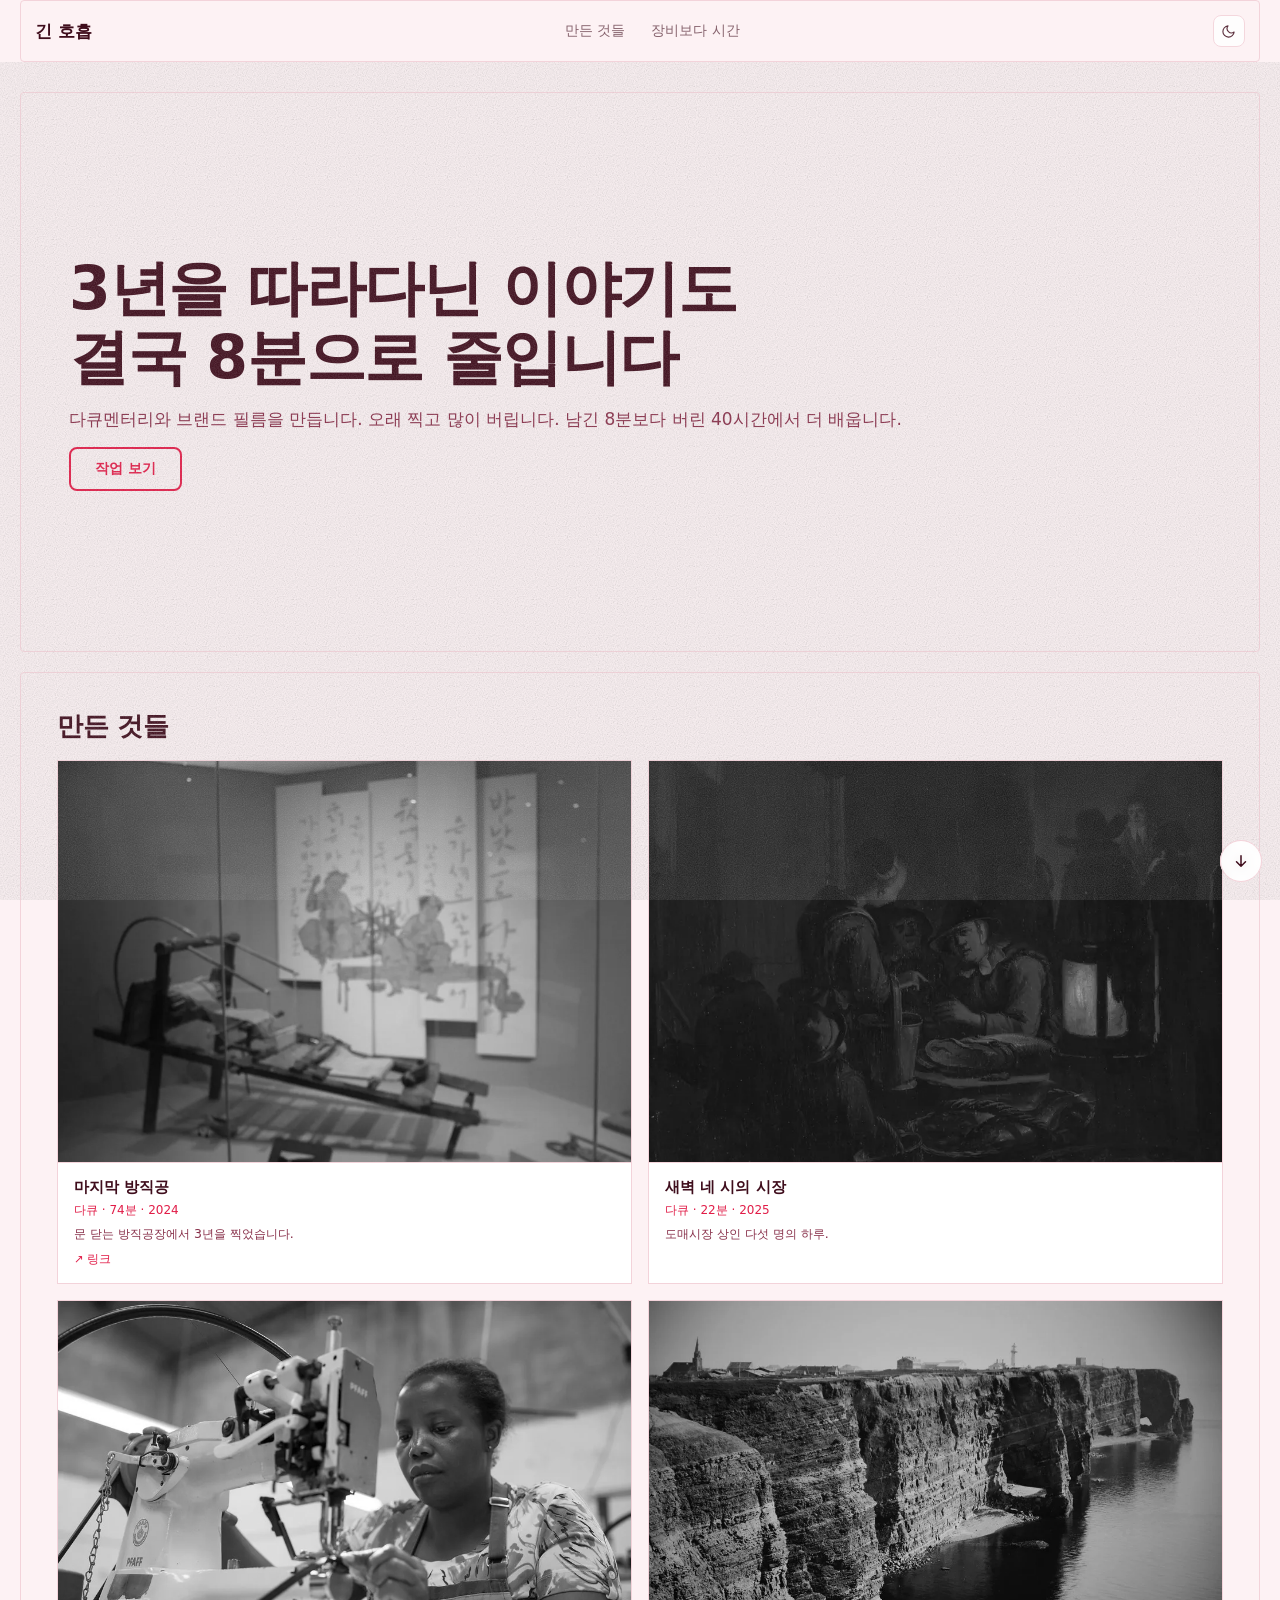
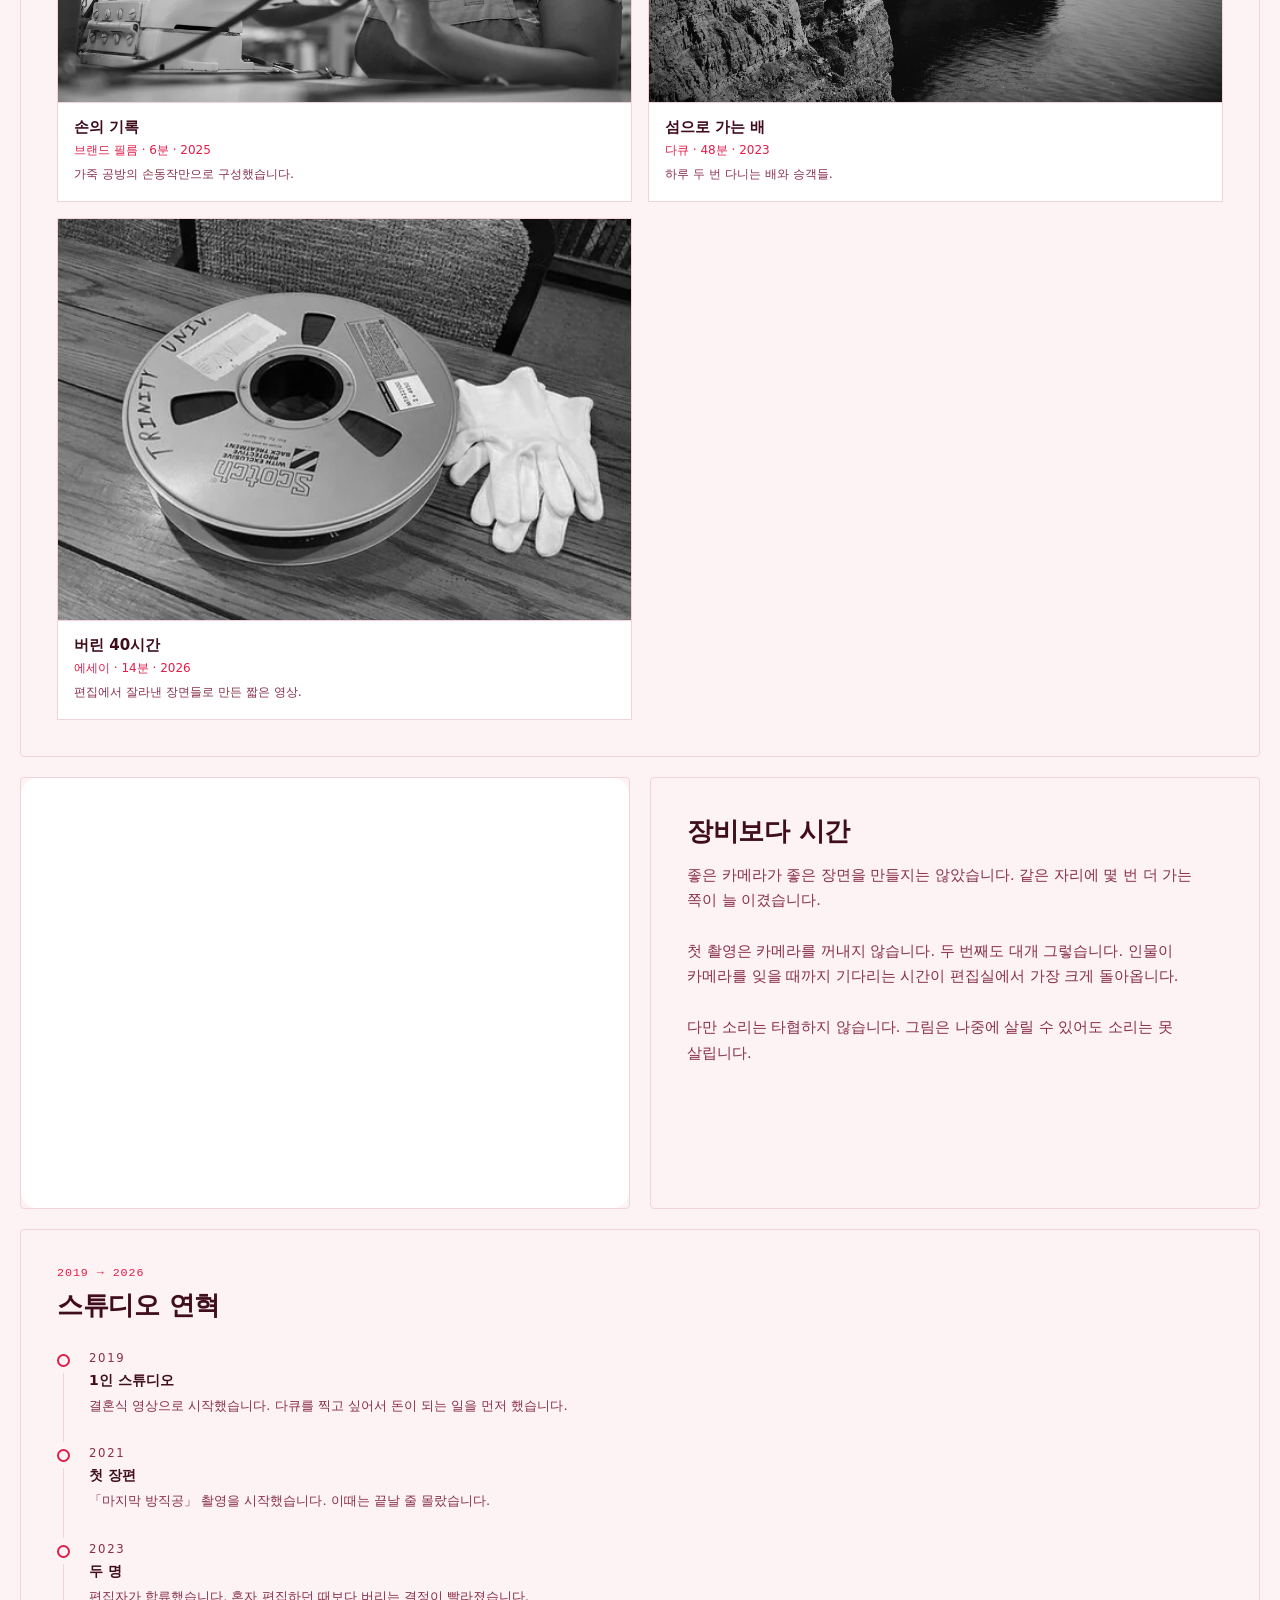
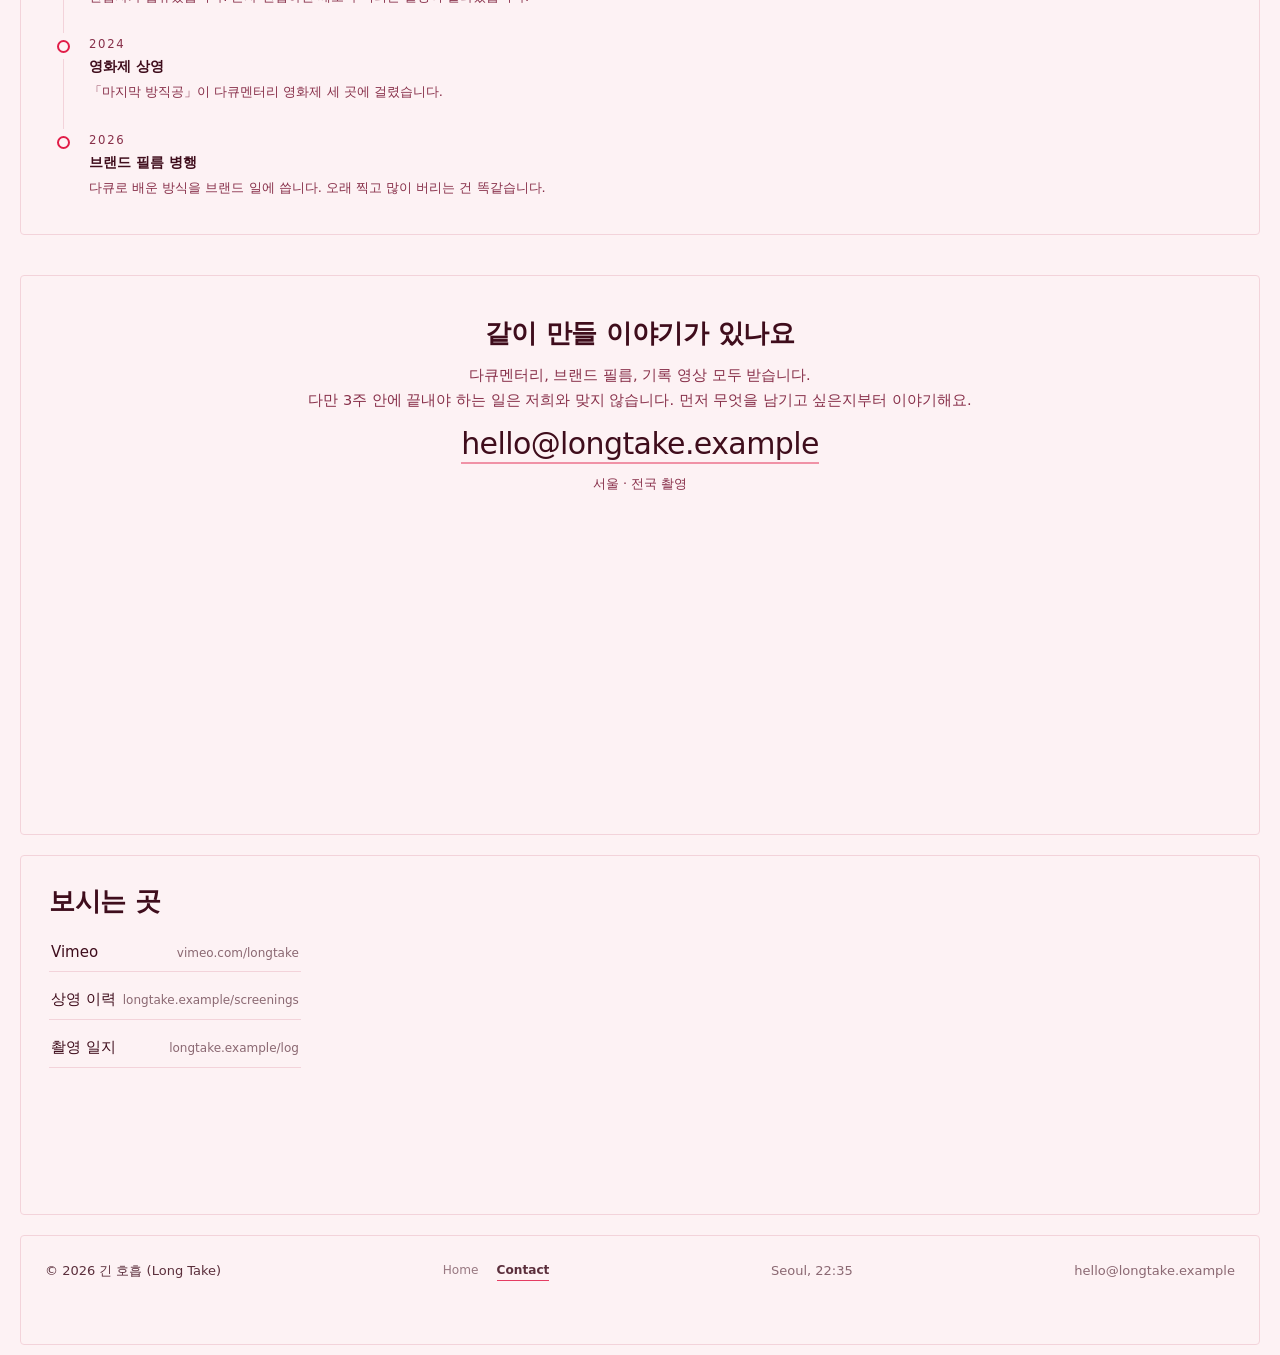
==== index.html @ 30140b2a "Long Take - documentary and brand film studio sample" ====
<!doctype html>
<html lang="ko">
<head>
  <meta charset="utf-8" />
  <meta name="viewport" content="width=device-width, initial-scale=1" />
  <title>긴 호흡 — 다큐멘터리 · 브랜드 필름</title>
  <meta name="description" content="3년을 따라다닌 이야기도 결국 8분으로 줄입니다. 오래 찍고 많이 버리는 영상 스튜디오." />
  <meta property="og:type" content="website" />
  <meta property="og:title" content="긴 호흡 — 다큐멘터리 · 브랜드 필름" />
  <meta property="og:description" content="3년을 따라다닌 이야기도 결국 8분으로 줄입니다. 오래 찍고 많이 버리는 영상 스튜디오." />
  <meta name="twitter:card" content="summary" />
  <link rel="icon" href="data:image/svg+xml,%3Csvg%20xmlns%3D%22http%3A%2F%2Fwww.w3.org%2F2000%2Fsvg%22%20viewBox%3D%220%200%2064%2064%22%3E%3Crect%20width%3D%2264%22%20height%3D%2264%22%20rx%3D%2214%22%20fill%3D%22%23b4657a%22%2F%3E%3Ctext%20x%3D%2232%22%20y%3D%2234%22%20text-anchor%3D%22middle%22%20dominant-baseline%3D%22central%22%20font-family%3D%22system-ui%2Csans-serif%22%20font-size%3D%2230%22%20font-weight%3D%22700%22%20fill%3D%22%23fff%22%3ELT%3C%2Ftext%3E%3C%2Fsvg%3E" />
  <link rel="stylesheet" href="./assets/site.css" />
  <style>html{scroll-behavior:smooth}.wf-pg{display:block}html,body{background:#fdf2f4}.wf-headbar{position:sticky;top:0;z-index:60;min-height:0!important;padding-top:0!important;padding-bottom:0!important}.wf-headbar .wf__region{position:static!important;align-self:stretch!important;width:100%}.wf-headbar--side{position:fixed;top:10px;bottom:10px;left:20px;width:240px;padding:0!important;overflow:auto}.wf-headbar--side .wf__region{height:100%}.wf-pg{scroll-margin-top:70px}</style>
</head>
<body>
  <div class="wf-page wf-headbar" style="font-family:'Inter', -apple-system, 'Segoe UI', 'Malgun Gothic', 'Apple SD Gothic Neo', 'Noto Sans KR', system-ui, sans-serif;background:#fdf2f4;--wf-bg:#fdf2f4;--wf-text:#3f0d1c;color:#3f0d1c;--wf-surface:#ffffff;--wf-line:#f3d3da;--wf-muted:#88304a;--wf-accent:#e11d48;--wf-max:1240px;padding:10px 20px;--fx-dot-color:#fb7185;--fx-char-color:#3f0d1c;--wfm-bg:#101116;--wfm-text:#eceef4;--wfm-surface:#181a22;--wfm-line:#2a2d38;--wfm-muted:#a6aab8;gap:20px"><div class="wf__region is-sticky" data-hide-scroll="" style="grid-column:1;grid-row:1;min-height:60px;border-radius:4px;border-width:1px;border-color:var(--wf-line, currentColor);padding:min(14px, 6vw)">
      <div class="wf-bar" style="justify-content:space-between">
        <span class="wf-bar__logo">긴 호흡</span>
        <nav class="wf-nav">
        <a href="#%EB%A7%8C%EB%93%A0-%EA%B2%83%EB%93%A4" class="wf-nav__item">만든 것들</a>
        <a href="#%EC%9E%A5%EB%B9%84%EB%B3%B4%EB%8B%A4-%EC%8B%9C%EA%B0%84" class="wf-nav__item">장비보다 시간</a>
      </nav>
        
        <button type="button" class="wf-mode" data-mode-toggle aria-label="다크 / 라이트 전환"><svg class="wf-mode__moon" aria-hidden="true" width="15" height="15" viewBox="0 0 24 24" fill="none" stroke="currentColor" stroke-width="1.8" stroke-linecap="round" stroke-linejoin="round"><path d="M21 12.79A9 9 0 1 1 11.21 3 7 7 0 0 0 21 12.79z"/></svg><svg class="wf-mode__sun" aria-hidden="true" width="15" height="15" viewBox="0 0 24 24" fill="none" stroke="currentColor" stroke-width="1.8" stroke-linecap="round" stroke-linejoin="round"><circle cx="12" cy="12" r="4"/><path d="M12 2v2M12 20v2M4.93 4.93l1.41 1.41M17.66 17.66l1.41 1.41M2 12h2M20 12h2M4.93 19.07l1.41-1.41M17.66 6.34l1.41-1.41"/></svg></button>
      </div>
    </div></div>
  <section class="wf-pg" id="pg-0">
  <div class="wf-page" style="font-family:'Inter', -apple-system, 'Segoe UI', 'Malgun Gothic', 'Apple SD Gothic Neo', 'Noto Sans KR', system-ui, sans-serif;background:#fdf2f4;--wf-bg:#fdf2f4;--wf-text:#3f0d1c;color:#3f0d1c;--wf-surface:#ffffff;--wf-line:#f3d3da;--wf-muted:#88304a;--wf-accent:#e11d48;--wf-max:1240px;padding:10px 20px;--fx-dot-color:#fb7185;--fx-char-color:#3f0d1c;--wfm-bg:#101116;--wfm-text:#eceef4;--wfm-surface:#181a22;--wfm-line:#2a2d38;--wfm-muted:#a6aab8;gap:20px">
    <div class="wf-intro" aria-hidden="true"><b class="wf-intro__name">긴 호흡 — 다큐멘터리 · 브랜드 필름</b><i class="wf-intro__bar"></i></div>
    <span class="wf-progress" aria-hidden="true"></span>
    <span class="wf-grain" style="opacity:0.22" aria-hidden="true"></span>
    <div class="wf" style="grid-template-columns:minmax(0, 1fr);grid-template-rows:auto 1fr auto;gap:20px">
    
    <section class="wf__region" style="grid-column:1;grid-row:2;min-height:560px;border-radius:4px;border-width:1px;border-color:var(--wf-line, currentColor);padding:min(48px, 6vw)">
      <div class="wf-hero" style="align-items:flex-start;text-align:left">
        <h1 class="wf-hero__title" style="font-size:clamp(1.9em, 8.5vw, calc(1.25 * 3.2em))">3년을 따라다닌 이야기도<br />결국 8분으로 줄입니다</h1>
        <p class="wf-hero__sub">다큐멘터리와 브랜드 필름을 만듭니다. 오래 찍고 많이 버립니다. 남긴 8분보다 버린 40시간에서 더 배웁니다.</p>
        <a class="wf-btn" style="background:transparent;border:2px solid var(--wf-accent);color:var(--wf-accent);border-radius:8px" href="#contact">작업 보기</a>
      </div>
    </section>
    <section class="wf__region" id="만든-것들" style="grid-column:1;grid-row:3;min-height:360px;border-radius:4px;border-width:1px;border-color:var(--wf-line, currentColor);padding:min(36px, 6vw)" data-fx="preview reveal parallax" data-fx-hover-preview-width="240" data-fx-hover-preview-speed="0.16" data-fx-hover-preview-offset-x="24" data-fx-hover-preview-offset-y="-20" data-fx-hover-preview-rotate="3" data-fx-scroll-reveal-preset="rise" data-fx-scroll-reveal-duration="700" data-fx-scroll-reveal-delay="0" data-fx-scroll-reveal-distance="28" data-fx-scroll-reveal-rotate="22" data-fx-scroll-reveal-scale="0.92" data-fx-scroll-reveal-threshold="0.15" data-fx-scroll-reveal-repeat="false" data-fx-parallax-layers-mouse="true" data-fx-parallax-layers-mouse-strength="26" data-fx-parallax-layers-scroll="true" data-fx-parallax-layers-scroll-strength="70" data-fx-parallax-layers-depth="0" data-fx-parallax-layers-perspective="1200" data-fx-parallax-layers-speed="9">
      <div class="wf-gal is-gray">
        <h2 class="wf-sec__title">만든 것들</h2>
        <div class="wf-gal__grid" style="grid-template-columns:repeat(2, minmax(0, 1fr))">
          <a class="wf-card has-detail" href="#detail-c-1"><span class="wf-card__thumb" style="padding-bottom:70%"><img class="wf-card__img" src="./assets/images/imgmsd9j2du2.webp" alt="Korean Culture: Weaving Loom" loading="lazy" style="object-fit:cover" /></span><span class="wf-card__body">
              <b class="wf-card__title">마지막 방직공</b>
              <span class="wf-card__stack">다큐 · 74분 · 2024</span>
              <span class="wf-card__desc">문 닫는 방직공장에서 3년을 찍었습니다.</span>
              <span class="wf-card__link">↗ 링크</span>
            </span></a>
          <a class="wf-card has-detail" href="#detail-c-2"><span class="wf-card__thumb" style="padding-bottom:70%"><img class="wf-card__img" src="./assets/images/imgmsd9im1u1.webp" alt="Fish market night (1640 -" loading="lazy" style="object-fit:cover" /></span><span class="wf-card__body">
              <b class="wf-card__title">새벽 네 시의 시장</b>
              <span class="wf-card__stack">다큐 · 22분 · 2025</span>
              <span class="wf-card__desc">도매시장 상인 다섯 명의 하루.</span>
              
            </span></a>
          <a class="wf-card has-detail" href="#detail-c-3"><span class="wf-card__thumb" style="padding-bottom:70%"><img class="wf-card__img" src="./assets/images/imgmsd9j7a93.webp" alt="2015_09_24_Luxury_Leather_Africa_JPEG_RESIZED_0020" loading="lazy" style="object-fit:cover" /></span><span class="wf-card__body">
              <b class="wf-card__title">손의 기록</b>
              <span class="wf-card__stack">브랜드 필름 · 6분 · 2025</span>
              <span class="wf-card__desc">가죽 공방의 손동작만으로 구성했습니다.</span>
              
            </span></a>
          <a class="wf-card has-detail" href="#detail-c-4"><span class="wf-card__thumb" style="padding-bottom:70%"><img class="wf-card__img" src="./assets/images/imgmsd9juha4.webp" alt="Historical photograph Helgoland - Oberland 1895" loading="lazy" style="object-fit:cover" /></span><span class="wf-card__body">
              <b class="wf-card__title">섬으로 가는 배</b>
              <span class="wf-card__stack">다큐 · 48분 · 2023</span>
              <span class="wf-card__desc">하루 두 번 다니는 배와 승객들.</span>
              
            </span></a>
          <a class="wf-card has-detail" href="#detail-c-5"><span class="wf-card__thumb" style="padding-bottom:70%"><img class="wf-card__img" src="./assets/images/imgmsd9kdl15.webp" alt="Film Reel- Lily Brennan" loading="lazy" style="object-fit:cover" /></span><span class="wf-card__body">
              <b class="wf-card__title">버린 40시간</b>
              <span class="wf-card__stack">에세이 · 14분 · 2026</span>
              <span class="wf-card__desc">편집에서 잘라낸 장면들로 만든 짧은 영상.</span>
              
            </span></a>
        </div>
        <div class="wf-detail" id="detail-c-1">
            <a class="wf-detail__scrim" href="#" aria-label="닫기"></a>
            <div class="wf-detail__box">
              <a class="wf-detail__close" href="#" aria-label="닫기">✕</a>
              <img class="wf-detail__img" src="./assets/images/imgmsd9j2du2.webp" alt="Korean Culture: Weaving Loom" loading="lazy" style="object-fit:cover" />
              <b class="wf-detail__title">마지막 방직공</b>
              <span class="wf-card__stack">다큐 · 74분 · 2024</span>
              <p class="wf-detail__body">촬영 40시간 · 편집본 74분.<br />어려웠던 것: 인물이 카메라를 계속 의식했습니다. 6개월간 카메라 없이 찾아가기만 했습니다.<br />배운 것: 좋은 장면은 기다림의 부산물이었습니다.</p>
              <a class="wf-card__link" href="https://github.com/" target="_blank" rel="noreferrer noopener">↗ 링크 열기</a>
            </div>
          </div>
        <div class="wf-detail" id="detail-c-2">
            <a class="wf-detail__scrim" href="#" aria-label="닫기"></a>
            <div class="wf-detail__box">
              <a class="wf-detail__close" href="#" aria-label="닫기">✕</a>
              <img class="wf-detail__img" src="./assets/images/imgmsd9im1u1.webp" alt="Fish market night (1640 -" loading="lazy" style="object-fit:cover" />
              <b class="wf-detail__title">새벽 네 시의 시장</b>
              <span class="wf-card__stack">다큐 · 22분 · 2025</span>
              <p class="wf-detail__body">촬영 12일 · 다섯 대 동시 촬영.<br />어려웠던 것: 조명을 쓸 수 없어 ISO를 12800까지 올렸습니다. 노이즈를 살리는 쪽으로 방향을 바꿨습니다.<br />배운 것: 제약이 톤을 정해 주기도 합니다.</p>
              
            </div>
          </div>
        <div class="wf-detail" id="detail-c-3">
            <a class="wf-detail__scrim" href="#" aria-label="닫기"></a>
            <div class="wf-detail__box">
              <a class="wf-detail__close" href="#" aria-label="닫기">✕</a>
              <img class="wf-detail__img" src="./assets/images/imgmsd9j7a93.webp" alt="2015_09_24_Luxury_Leather_Africa_JPEG_RESIZED_0020" loading="lazy" style="object-fit:cover" />
              <b class="wf-detail__title">손의 기록</b>
              <span class="wf-card__stack">브랜드 필름 · 6분 · 2025</span>
              <p class="wf-detail__body">얼굴 없이 손만 나옵니다.<br />어려웠던 것: 대사가 없어 리듬을 소리로만 만들어야 했습니다. 편집을 열한 번 갈아엎었습니다.<br />배운 것: 소리가 편집의 뼈대였습니다.</p>
              
            </div>
          </div>
        <div class="wf-detail" id="detail-c-4">
            <a class="wf-detail__scrim" href="#" aria-label="닫기"></a>
            <div class="wf-detail__box">
              <a class="wf-detail__close" href="#" aria-label="닫기">✕</a>
              <img class="wf-detail__img" src="./assets/images/imgmsd9juha4.webp" alt="Historical photograph Helgoland - Oberland 1895" loading="lazy" style="object-fit:cover" />
              <b class="wf-detail__title">섬으로 가는 배</b>
              <span class="wf-card__stack">다큐 · 48분 · 2023</span>
              <p class="wf-detail__body">촬영 8개월 · 22회 승선.<br />어려웠던 것: 배 위 흔들림 때문에 짐벌이 무용지물이었습니다. 결국 고정 삼각대와 롱테이크로 갔습니다.<br />배운 것: 안 되는 장비를 붙잡기보다 방식을 바꾸는 게 빨랐습니다.</p>
              
            </div>
          </div>
        <div class="wf-detail" id="detail-c-5">
            <a class="wf-detail__scrim" href="#" aria-label="닫기"></a>
            <div class="wf-detail__box">
              <a class="wf-detail__close" href="#" aria-label="닫기">✕</a>
              <img class="wf-detail__img" src="./assets/images/imgmsd9kdl15.webp" alt="Film Reel- Lily Brennan" loading="lazy" style="object-fit:cover" />
              <b class="wf-detail__title">버린 40시간</b>
              <span class="wf-card__stack">에세이 · 14분 · 2026</span>
              <p class="wf-detail__body">본편에 못 들어간 장면만 모았습니다.<br />어려웠던 것: 버릴 이유가 있어 버린 장면들이라 맥락 없이는 지루했습니다. 내레이션을 붙여 살렸습니다.<br />배운 것: 버린 것에도 순서가 있으면 이야기가 됩니다.</p>
              
            </div>
          </div>
      </div>
    </section>
    </div>
    <div class="wf wf--row" style="grid-template-columns:repeat(2, minmax(0, 1fr));gap:20px">
      <div class="wf__region" style="min-height:380px;border-radius:4px;border-width:1px;border-color:var(--wf-line, currentColor);padding:min(0px, 6vw)">
      <div class="wf-3d fx-model" style="height:min(430px, 62vh)" data-fx-src="./assets/files/videocam.glb" data-fx-environment-image="./assets/images/imgmsd9le1b7.hdr" data-fx-alt="빈티지 비디오 카메라 3D 모델 — 끌어서 돌려 보세요" data-fx-camera-controls="true" data-fx-auto-rotate="true" data-fx-disable-zoom="true" data-fx-disable-pan="true" data-fx-exposure="1" data-fx-shadow-intensity="0.75" data-fx-shadow-softness="1" data-fx-camera-orbit="-30deg 72deg 66%" data-fx-auto-rotate-delay="3000" data-fx-rotation-per-second="18deg" data-fx-autoplay="true" data-fx-interaction-prompt="auto" data-fx-ar="false" data-fx-skybox="true" data-fx-follow="false" data-fx-follow-decay="80" data-fx-follow-yaw="28" data-fx-follow-pitch="10"></div>
    </div>
      <section class="wf__region" id="장비보다-시간" style="min-height:240px;border-radius:4px;border-width:1px;border-color:var(--wf-line, currentColor);padding:min(36px, 6vw)">
      <div class="wf-sec" style="align-items:flex-start">
        <h2 class="wf-sec__title">장비보다 시간</h2>
        <div class="wf-sec__cols" style="grid-template-columns:repeat(1, minmax(0, 1fr))">
          <p class="wf-sec__body">좋은 카메라가 좋은 장면을 만들지는 않았습니다. 같은 자리에 몇 번 더 가는 쪽이 늘 이겼습니다.<br /><br />첫 촬영은 카메라를 꺼내지 않습니다. 두 번째도 대개 그렇습니다. 인물이 카메라를 잊을 때까지 기다리는 시간이 편집실에서 가장 크게 돌아옵니다.<br /><br />다만 소리는 타협하지 않습니다. 그림은 나중에 살릴 수 있어도 소리는 못 살립니다.</p>
        </div>
        
      </div>
    </section>
    </div>
    <div class="wf wf--row" style="grid-template-columns:repeat(1, minmax(0, 1fr));gap:20px">
      <section class="wf__region" style="min-height:320px;border-radius:4px;border-width:1px;border-color:var(--wf-line, currentColor);padding:min(36px, 6vw)">
      <div class="wf-tl">
        <span class="wf-tl__eyebrow">2019 → 2026</span>
        <h2 class="wf-tl__title">스튜디오 연혁</h2>
        <ol class="wf-tl__list"><li class="wf-tl__item"><span class="wf-tl__label">2019</span><b class="wf-tl__head">1인 스튜디오</b><p class="wf-tl__desc">결혼식 영상으로 시작했습니다. 다큐를 찍고 싶어서 돈이 되는 일을 먼저 했습니다.</p></li>
        <li class="wf-tl__item"><span class="wf-tl__label">2021</span><b class="wf-tl__head">첫 장편</b><p class="wf-tl__desc">「마지막 방직공」 촬영을 시작했습니다. 이때는 끝날 줄 몰랐습니다.</p></li>
        <li class="wf-tl__item"><span class="wf-tl__label">2023</span><b class="wf-tl__head">두 명</b><p class="wf-tl__desc">편집자가 합류했습니다. 혼자 편집하던 때보다 버리는 결정이 빨라졌습니다.</p></li>
        <li class="wf-tl__item"><span class="wf-tl__label">2024</span><b class="wf-tl__head">영화제 상영</b><p class="wf-tl__desc">「마지막 방직공」이 다큐멘터리 영화제 세 곳에 걸렸습니다.</p></li>
        <li class="wf-tl__item"><span class="wf-tl__label">2026</span><b class="wf-tl__head">브랜드 필름 병행</b><p class="wf-tl__desc">다큐로 배운 방식을 브랜드 일에 씁니다. 오래 찍고 많이 버리는 건 똑같습니다.</p></li></ol>
      </div>
    </section>
    </div>
    <a class="wf-down" href="#%EB%A7%8C%EB%93%A0-%EA%B2%83%EB%93%A4" aria-label="아래로 이동"><svg width="18" height="18" viewBox="0 0 24 24" fill="none" stroke="currentColor" stroke-width="2" stroke-linecap="round" stroke-linejoin="round"><path d="M12 5v14M6 13l6 6 6-6"/></svg></a>
  </div>
  </section>
  <section class="wf-pg" id="pg-1">
  <div class="wf-page" style="font-family:'Inter', -apple-system, 'Segoe UI', 'Malgun Gothic', 'Apple SD Gothic Neo', 'Noto Sans KR', system-ui, sans-serif;background:#fdf2f4;--wf-bg:#fdf2f4;--wf-text:#3f0d1c;color:#3f0d1c;--wf-surface:#ffffff;--wf-line:#f3d3da;--wf-muted:#88304a;--wf-accent:#e11d48;--wf-max:1240px;padding:10px 20px;--fx-dot-color:#fb7185;--fx-char-color:#3f0d1c;--wfm-bg:#101116;--wfm-text:#eceef4;--wfm-surface:#181a22;--wfm-line:#2a2d38;--wfm-muted:#a6aab8;gap:20px">
    <span class="wf-progress" aria-hidden="true"></span>
    <span class="wf-grain" style="opacity:0.22" aria-hidden="true"></span>
    <div class="wf" style="grid-template-columns:minmax(0, 1fr);grid-template-rows:auto 1fr auto auto;gap:20px">
    <section class="wf__region" style="grid-column:1;grid-row:2;min-height:560px;border-radius:4px;border-width:1px;border-color:var(--wf-line, currentColor);padding:min(40px, 6vw)">
      <div class="wf-contact" style="align-items:center;text-align:center">
        <h2 class="wf-sec__title">같이 만들 이야기가 있나요</h2>
        <p class="wf-sec__body">다큐멘터리, 브랜드 필름, 기록 영상 모두 받습니다.<br />다만 3주 안에 끝내야 하는 일은 저희와 맞지 않습니다. 먼저 무엇을 남기고 싶은지부터 이야기해요.</p>
        <a class="wf-contact__mail is-big" href="mailto:hello@longtake.example">hello@longtake.example</a>
        <span class="wf-contact__meta"><span>서울 · 전국 촬영</span></span>
      </div>
    </section>
    <section class="wf__region" id="보시는-곳" style="grid-column:1;grid-row:3;min-height:360px;border-radius:4px;border-width:1px;border-color:var(--wf-line, currentColor);padding:min(28px, 6vw)">
      <div class="wf-links wf-links--list" style="align-items:flex-start">
        <h2 class="wf-sec__title">보시는 곳</h2>
        <div class="wf-links__row">
          <a class="wf-link" href="https://vimeo.com/longtake" target="_blank" rel="noreferrer noopener">Vimeo<em class="wf-link__url">vimeo.com/longtake</em></a>
          <a class="wf-link" href="https://longtake.example/screenings" target="_blank" rel="noreferrer noopener">상영 이력<em class="wf-link__url">longtake.example/screenings</em></a>
          <a class="wf-link" href="https://longtake.example/log" target="_blank" rel="noreferrer noopener">촬영 일지<em class="wf-link__url">longtake.example/log</em></a>
        </div>
      </div>
    </section>
    <div class="wf__region" id="contact" style="grid-column:1;grid-row:4;min-height:110px;border-radius:4px;border-width:1px;border-color:var(--wf-line, currentColor);padding:min(24px, 6vw)"><footer class="wf-bar wf-bar--foot" style="justify-content:space-between">
        <span class="wf-foot__text">© 2026 긴 호흡 (Long Take)</span>
        <nav class="wf-nav" style="gap:18px">
        <a href="#pg-0" class="wf-nav__item">Home</a>
        <a href="#pg-1" class="wf-nav__item is-current">Contact</a>
      </nav>
        <span class="wf-foot__time" data-wf-clock="Asia/Seoul" data-wf-city="Seoul">Seoul, 22:35</span>
        <a class="wf-foot__mail" href="mailto:hello@longtake.example">hello@longtake.example</a>
      </footer></div>
    </div>
    <a class="wf-down" href="#%EB%B3%B4%EC%8B%9C%EB%8A%94-%EA%B3%B3" aria-label="아래로 이동"><svg width="18" height="18" viewBox="0 0 24 24" fill="none" stroke="currentColor" stroke-width="2" stroke-linecap="round" stroke-linejoin="round"><path d="M12 5v14M6 13l6 6 6-6"/></svg></a>
  </div>
  </section>
  <script type="module" src="./assets/init.js"></script>
  <script>(function(){var L=[].slice.call(document.querySelectorAll('.wf-headbar a[href^="#pg-"]'));if(!L.length)return;
  var S=[].slice.call(document.querySelectorAll('.wf-pg'));
  var set=function(i){L.forEach(function(a,k){a.classList.toggle('is-current',k===i);});};
  L.forEach(function(a,i){a.addEventListener('click',function(){set(i);});});
  if('IntersectionObserver'in window){var io=new IntersectionObserver(function(es){es.forEach(function(e){if(e.isIntersecting){var i=S.indexOf(e.target);if(i>-1)set(i);}});},{rootMargin:'-45% 0px -50% 0px'});
  S.forEach(function(s){io.observe(s);});}
  })();</script>
</body>
</html>
---- assets/site.css ----
/* 레이아웃 + 파트 스타일. 편집기 전용 규칙은 걷어냈습니다. */
@font-face{font-family:'Inter';font-style:normal;font-weight:400;font-display:swap;src:url(./fonts/inter-400.woff2) format('woff2');}
@font-face{font-family:'Inter';font-style:normal;font-weight:700;font-display:swap;src:url(./fonts/inter-700.woff2) format('woff2');}

:root{--fx-ease: cubic-bezier(.22, 1, .36, 1);--fx-ease-out: cubic-bezier(.16, 1, .3, 1);--fx-duration: .42s;--fx-duration-fast: .22s;--fx-radius: 16px;--fx-surface: #ffffff;--fx-surface-2: #f4f5f7;--fx-border: rgba(0, 0, 0, .08);--fx-text: #16181d;--fx-text-dim: #6b7280;--fx-accent: #5b5bd6;--fx-glare: rgba(255, 255, 255, .55);--fx-shadow: 0 10px 30px -12px rgba(16, 18, 29, .28)}
@media (prefers-color-scheme: dark){:root{--fx-surface: #16181d;--fx-surface-2: #1e2027;--fx-border: rgba(255, 255, 255, .1);--fx-text: #f2f3f5;--fx-text-dim: #9ca3af;--fx-glare: rgba(255, 255, 255, .22);--fx-shadow: 0 12px 34px -14px rgba(0, 0, 0, .7)}}
:root[data-theme=dark]{--fx-surface: #16181d;--fx-surface-2: #1e2027;--fx-border: rgba(255, 255, 255, .1);--fx-text: #f2f3f5;--fx-text-dim: #9ca3af;--fx-glare: rgba(255, 255, 255, .22);--fx-shadow: 0 12px 34px -14px rgba(0, 0, 0, .7)}
:root[data-theme=light]{--fx-surface: #ffffff;--fx-surface-2: #f4f5f7;--fx-border: rgba(0, 0, 0, .08);--fx-text: #16181d;--fx-text-dim: #6b7280;--fx-glare: rgba(255, 255, 255, .55);--fx-shadow: 0 10px 30px -12px rgba(16, 18, 29, .28)}
.fx{-webkit-font-smoothing:antialiased}
.fx-inert{transform:none!important}
@media (prefers-reduced-motion: reduce){.fx,.fx *{animation-duration:.01ms!important;animation-iteration-count:1!important;transition-duration:.01ms!important;scroll-behavior:auto!important}}
.fx :focus-visible,.fx:focus-visible{outline:2px solid var(--fx-accent);outline-offset:3px;border-radius:6px}
.fx-sr-only{position:absolute;width:1px;height:1px;padding:0;margin:-1px;overflow:hidden;clip:rect(0,0,0,0);white-space:nowrap;border:0}

*{box-sizing:border-box}
html,body{margin:0;padding:0;min-height:100%;-webkit-font-smoothing:antialiased}
button{font:inherit;color:inherit}
.wf-page,.wf-page *{word-break:keep-all;overflow-wrap:anywhere}
.wf-page{min-height:100vh;display:flex;flex-direction:column;padding:10px;position:relative}
.wf-guide{position:absolute;top:10px;bottom:10px;max-width:var(--wf-max);margin:0 auto;pointer-events:none;z-index:30;background:repeating-linear-gradient(90deg,rgba(79,107,255,.09) 0,rgba(79,107,255,.09) var(--gcw),transparent var(--gcw),transparent calc(var(--gcw) + var(--ggap)));outline:1px dashed rgba(79,107,255,.35);outline-offset:-1px}
.wf{display:grid;align-content:start}
.wf-page>.wf:not(.wf--row){flex:1}
.wf--row{position:relative}
.wf__region{position:relative;display:flex;flex-direction:column;gap:10px;min-width:0;min-height:0;overflow:hidden;border-style:solid;border-color:transparent;transition:border-color .14s,background .14s}
.wf__region.is-filled{border-color:var(--wf-line, currentColor);cursor:pointer}
.wf__region.is-sticky{position:sticky;top:10px;align-self:start;z-index:4;background-color:var(--wf-bg, transparent)}
.wf__region.has-divider{border-bottom-color:var(--wf-line)}
[data-hide-scroll],.wf-headbar:has([data-hide-scroll]){transition:transform .28s ease}
.wf-nav-hidden{transform:translateY(-130%)!important}
.wf-nav{display:flex;align-items:center;flex-wrap:wrap;gap:26px}
.wf-nav--v{flex-direction:column;align-items:flex-start;gap:10px}
.wf-nav__item{background:none;border:0;padding:3px 0;font-size:.9333em;cursor:pointer;opacity:.62;border-bottom:1.5px solid transparent}
.wf-nav__item:hover{opacity:1}
.wf-nav__item.is-current{opacity:1;font-weight:600;border-bottom-color:var(--wf-accent)}
.wf-mode{flex:none;width:32px;height:32px;display:inline-flex;align-items:center;justify-content:center;border:1px solid var(--wf-line, currentColor);border-radius:8px;background:var(--wf-surface, transparent);color:inherit;line-height:1;cursor:pointer;opacity:.85;transition:border-color .18s,background .18s,opacity .18s}
.wf-mode:hover{border-color:var(--wf-accent);opacity:1}
.wf-mode__sun{display:none}
.wf-page.is-dark .wf-mode__sun{display:inline}
.wf-page.is-dark .wf-mode__moon{display:none}
.wf-page{transition:background .25s ease,color .25s ease}
.wf-bar{display:flex;align-items:center;gap:16px;width:100%;min-width:0;flex-wrap:wrap}
.wf-bar>*{min-width:0}
.wf-bar__logo{font-size:1.1333em;font-weight:700;white-space:nowrap;overflow:hidden;text-overflow:ellipsis;flex:0 1 auto}
.wf-bar--foot{font-size:.8667em;opacity:.85}
.wf-foot__mail{opacity:.7}
.wf-foot__time{font-variant-numeric:tabular-nums;opacity:.7}
.wf-btn{display:inline-block;padding:11px 24px;background:var(--wf-accent);color:#fff;font-size:.9333em;font-weight:600;border-radius:inherit;text-decoration:none}
.wf-btn--sm{padding:7px 15px;font-size:.8667em}
.wf-hero{min-width:0;display:flex;flex-direction:column;gap:16px;justify-content:center;flex:1;width:100%;max-width:var(--wf-max);margin:0 auto}
.wf-hero__title{margin:0;line-height:1.15;white-space:pre-line;letter-spacing:-.02em}
.wf-hero__sub{margin:0;font-size:1.1333em;color:var(--wf-muted);white-space:pre-line}
.wf-aside{min-width:0;display:flex;flex-direction:column;gap:10px;width:100%}
.wf-aside__name{margin:0;font-size:2.2667em;line-height:1.15;letter-spacing:-.02em}
.wf-aside__role{margin:0;font-size:1.0667em}
.wf-aside__bio{margin:0 0 8px;font-size:.9333em;color:var(--wf-muted);white-space:pre-line}
.wf-sec{min-width:0;display:flex;flex-direction:column;gap:14px;width:100%;max-width:var(--wf-max);margin:0 auto}
.wf-sec__title{margin:0;font-size:1.7333em;letter-spacing:-.01em}
.wf-sec__cols{display:grid;gap:22px;width:100%}
.wf-sec__cols>*{min-width:0}
.wf-sec__body{margin:0;font-size:.9667em;line-height:1.75;color:var(--wf-muted);white-space:pre-line}
.wf-gal{min-width:0;display:flex;flex-direction:column;gap:16px;width:100%;max-width:var(--wf-max);margin:0 auto}
.wf-gal__grid{display:grid;gap:16px;width:100%}
.wf-gal__grid>*{min-width:0}
.wf-card{display:flex;flex-direction:column;min-width:0;background:var(--wf-surface);border:1px solid var(--wf-line);border-radius:inherit;overflow:hidden}
.wf-card__thumb{position:relative;display:block;width:100%;background:linear-gradient(135deg,color-mix(in srgb,var(--wf-accent) 14%,transparent),color-mix(in srgb,var(--wf-accent) 4%,transparent));border-bottom:1px solid var(--wf-line)}
.wf-card__thumb em{position:absolute;top:0;right:0;bottom:0;left:0;display:grid;place-items:center;font-style:normal;font-size:.8667em;color:var(--wf-muted)}
.wf-card__body{display:flex;flex-direction:column;gap:5px;padding:14px 16px 16px;min-width:0}
.wf-card__title{font-size:1em;font-weight:700;line-height:1.35}
.wf-card__stack{font-size:.8em;color:var(--wf-accent)}
.wf-card__desc{font-size:.8333em;line-height:1.65;color:var(--wf-muted)}
.wf-card__link{margin-top:2px;font-size:.7667em;color:var(--wf-accent)}
.wf-tags{display:flex;flex-wrap:wrap;gap:7px}
.wf-tag{display:inline-flex;align-items:baseline;gap:5px;padding:4px 11px;border:1px solid var(--wf-line);border-radius:999px;font-size:.8333em}
.wf-tag em{font-style:normal;font-size:.7em;color:var(--wf-muted)}
.wf-marquee{width:100%;overflow:hidden;-webkit-mask-image:linear-gradient(90deg,transparent,#000 8%,#000 92%,transparent);mask-image:linear-gradient(90deg,transparent,#000 8%,#000 92%,transparent)}
.wf-marquee__track{display:flex;width:max-content;animation:wf-marquee var(--marq-t, 20s) linear infinite}
.wf-marquee__set{display:flex;gap:7px;padding-right:7px}
@keyframes wf-marquee{to{transform:translate(-50%)}}
@media (prefers-reduced-motion: reduce){.wf-marquee__track{animation:none;flex-wrap:wrap}.wf-marquee__set[aria-hidden]{display:none}.wf-marquee{-webkit-mask-image:none;mask-image:none}}
.wf-cover{position:relative;display:flex;flex-direction:column;width:100%;overflow:hidden;border-radius:inherit}
.wf-cover__img,.wf-cover__empty{position:absolute;top:0;right:0;bottom:0;left:0;width:100%;height:100%;object-fit:cover;display:block}
.wf-cover__empty{background:repeating-linear-gradient(45deg,var(--wf-surface, #8882) 0 10px,transparent 10px 20px),var(--wf-surface, #8881);opacity:.5}
.wf-cover__veil{position:absolute;top:0;right:0;bottom:0;left:0;background:#000;pointer-events:none}
.wf-cover__body{position:relative;z-index:1;display:flex;flex-direction:column;gap:8px;padding:min(40px,5vw);max-width:var(--wf-max)}
.wf-cover__title{font-size:clamp(1.4em,4.4vw,2.8em);font-weight:800;line-height:1.15;letter-spacing:-.02em;color:#fff;white-space:pre-line;text-shadow:0 2px 24px rgba(0,0,0,.35)}
.wf-cover__sub{font-size:1.0667em;color:#ffffffdb}
.wf-cover.is-kb .wf-cover__img{animation:wf-kenburns 26s ease-in-out infinite alternate}
@keyframes wf-kenburns{0%{transform:scale(1) translate(0)}to{transform:scale(1.12) translate(-1.5%,-1%)}}
.wf-cover.is-zoom .wf-cover__img{animation:wf-cover-zoom linear both;animation-timeline:view();animation-range:cover 0% cover 100%;animation-duration:1ms}
@keyframes wf-cover-zoom{0%{transform:scale(1)}to{transform:scale(1.18)}}
@media (prefers-reduced-motion: reduce){.wf-cover.is-kb .wf-cover__img,.wf-cover.is-zoom .wf-cover__img{animation:none}}
.wf-mq{width:100%;overflow:hidden;display:flex;align-items:center;border-radius:inherit}
.wf-mq__track{display:flex;width:max-content;animation:wf-marquee var(--mq-t, 26s) linear infinite;animation-direction:var(--mq-dir, normal)}
.wf-mq__set{display:flex;align-items:center}
.wf-mq__txt{font-size:var(--mq-size, 2.6em);font-weight:800;letter-spacing:-.02em;line-height:1.1;white-space:nowrap}
.wf-mq__sep{font-size:calc(var(--mq-size, 2.6em) * .62);font-style:normal;color:var(--wf-accent);padding:0 .35em}
.wf-mq.is-outline .wf-mq__txt{color:transparent;-webkit-text-stroke:1.5px currentColor}
.wf-mq.is-pausable:hover .wf-mq__track{animation-play-state:paused}
@media (prefers-reduced-motion: reduce){.wf-mq__track{animation:none}.wf-mq__set[aria-hidden]{display:none}}
.wf-cta{position:relative;display:flex;flex-direction:column;gap:12px;width:100%;max-width:var(--wf-max);margin:0 auto;justify-content:center;border-radius:inherit}
.wf-cta__title{font-size:clamp(1.2em,3vw,1.9em);font-weight:700;line-height:1.25;letter-spacing:-.01em}
.wf-cta__sub{font-size:1.0667em;color:var(--wf-muted)}
.wf-cta__btn{margin-top:6px}
.wf-cta.is-grad:before{content:"";position:absolute;inset:calc(-1*min(44px,6vw));z-index:0;border-radius:inherit;background:linear-gradient(100deg,color-mix(in srgb,var(--wf-accent) 22%,transparent),color-mix(in srgb,var(--wf-accent) 6%,transparent),color-mix(in srgb,var(--wf-accent) 22%,transparent));background-size:220% 100%;animation:wf-cta-grad 14s ease-in-out infinite alternate}
.wf-cta.is-grad>*{position:relative;z-index:1}
@keyframes wf-cta-grad{0%{background-position:0% 50%}to{background-position:100% 50%}}
@media (prefers-reduced-motion: reduce){.wf-cta.is-grad:before{animation:none}}
.wf__region.is-freeitems>:not(span,button){position:relative;height:100%;display:block}
.wf__region.is-freeitems>:not(span,button)>*:not(:where(.wf-sld__r,.wf-sld__track,.wf-sld__dots,.wf-detail,.wf-cover__img,.wf-cover__empty,.wf-cover__veil,.wf-mq__track)){position:absolute;margin:0;max-width:92%}
.wf__region.is-freeitems>:not(span,button)>*:not(:where(.wf-sld__r,.wf-sld__track,.wf-sld__dots,.wf-detail,.wf-cover__img,.wf-cover__empty,.wf-cover__veil,.wf-mq__track)):nth-child(1){left:var(--fi1x, auto);top:var(--fi1y, auto)}
.wf__region.is-freeitems>:not(span,button)>*:not(:where(.wf-sld__r,.wf-sld__track,.wf-sld__dots,.wf-detail,.wf-cover__img,.wf-cover__empty,.wf-cover__veil,.wf-mq__track)):nth-child(2){left:var(--fi2x, auto);top:var(--fi2y, auto)}
.wf__region.is-freeitems>:not(span,button)>*:not(:where(.wf-sld__r,.wf-sld__track,.wf-sld__dots,.wf-detail,.wf-cover__img,.wf-cover__empty,.wf-cover__veil,.wf-mq__track)):nth-child(3){left:var(--fi3x, auto);top:var(--fi3y, auto)}
.wf__region.is-freeitems>:not(span,button)>*:not(:where(.wf-sld__r,.wf-sld__track,.wf-sld__dots,.wf-detail,.wf-cover__img,.wf-cover__empty,.wf-cover__veil,.wf-mq__track)):nth-child(4){left:var(--fi4x, auto);top:var(--fi4y, auto)}
.wf__region.is-freeitems>:not(span,button)>*:not(:where(.wf-sld__r,.wf-sld__track,.wf-sld__dots,.wf-detail,.wf-cover__img,.wf-cover__empty,.wf-cover__veil,.wf-mq__track)):nth-child(5){left:var(--fi5x, auto);top:var(--fi5y, auto)}
.wf__region.is-freeitems>:not(span,button)>*:not(:where(.wf-sld__r,.wf-sld__track,.wf-sld__dots,.wf-detail,.wf-cover__img,.wf-cover__empty,.wf-cover__veil,.wf-mq__track)):nth-child(6){left:var(--fi6x, auto);top:var(--fi6y, auto)}
.wf__region.is-freeitems>:not(span,button)>*:not(:where(.wf-sld__r,.wf-sld__track,.wf-sld__dots,.wf-detail,.wf-cover__img,.wf-cover__empty,.wf-cover__veil,.wf-mq__track)):nth-child(7){left:var(--fi7x, auto);top:var(--fi7y, auto)}
.wf__region.is-freeitems>:not(span,button)>*:not(:where(.wf-sld__r,.wf-sld__track,.wf-sld__dots,.wf-detail,.wf-cover__img,.wf-cover__empty,.wf-cover__veil,.wf-mq__track)):nth-child(8){left:var(--fi8x, auto);top:var(--fi8y, auto)}
.wf__region.is-freeitems>:not(span,button)>*:not(:where(.wf-sld__r,.wf-sld__track,.wf-sld__dots,.wf-detail,.wf-cover__img,.wf-cover__empty,.wf-cover__veil,.wf-mq__track)):nth-child(9){left:var(--fi9x, auto);top:var(--fi9y, auto)}
.wf__region.is-freeitems>:not(span,button)>*:not(:where(.wf-sld__r,.wf-sld__track,.wf-sld__dots,.wf-detail,.wf-cover__img,.wf-cover__empty,.wf-cover__veil,.wf-mq__track)):nth-child(10){left:var(--fi10x, auto);top:var(--fi10y, auto)}
.wf-sld{position:relative;width:100%;height:var(--sld-h, 340px);overflow:hidden;border-radius:inherit}
.wf-sld__r{position:absolute;width:1px;height:1px;opacity:0;pointer-events:none;margin:0}
.wf-sld__track{position:absolute;top:0;right:0;bottom:0;left:0}
.wf-sld__slide{position:absolute;top:0;right:0;bottom:0;left:0;overflow:hidden}
.wf-sld__img,.wf-sld__empty{position:absolute;top:0;right:0;bottom:0;left:0;width:100%;height:100%;object-fit:cover;display:block}
.wf-sld__empty{background:repeating-linear-gradient(45deg,var(--wf-surface, #8882) 0 10px,transparent 10px 20px),var(--wf-surface, #8881);opacity:.5}
.wf-sld__veil{position:absolute;top:0;right:0;bottom:0;left:0;background:#000;pointer-events:none}
.wf-sld__body{position:absolute;top:0;right:0;bottom:0;left:0;display:flex;flex-direction:column;gap:8px;padding:min(40px,5vw);z-index:2}
.wf-sld__title{font-size:clamp(1.3em,3.8vw,2.4em);font-weight:800;line-height:1.15;letter-spacing:-.02em;color:#fff;text-shadow:0 2px 24px rgba(0,0,0,.35)}
.wf-sld__sub{font-size:1.0667em;color:#ffffffdb}
.wf-sld__btn{margin-top:8px}
.wf-sld--slide .wf-sld__track{display:flex;width:100%;height:100%;transform:translate(calc(var(--i, 0) * -100%));transition:transform var(--sld-t, .6s) cubic-bezier(.4,0,.2,1)}
.wf-sld--slide .wf-sld__slide{position:relative;inset:auto;flex:0 0 100%;height:100%}
.wf-sld--fade .wf-sld__slide,.wf-sld--cover .wf-sld__slide,.wf-sld--zoom .wf-sld__slide{z-index:calc(var(--on, 0))}
.wf-sld--fade .wf-sld__slide{opacity:var(--on, 0);transition:opacity var(--sld-t, .6s) ease}
.wf-sld--cover .wf-sld__slide{transform:translate(calc((1 - var(--on, 0)) * 100%));transition:transform var(--sld-t, .6s) cubic-bezier(.4,0,.2,1)}
.wf-sld--zoom .wf-sld__slide{opacity:var(--on, 0);transform:scale(calc(.94 + .06 * var(--on, 0)));transition:opacity var(--sld-t, .6s) ease,transform var(--sld-t, .6s) ease}
.wf-sld--scroll .wf-sld__track{display:flex;overflow-x:auto;scroll-snap-type:x mandatory;scrollbar-width:none}
.wf-sld--scroll .wf-sld__track::-webkit-scrollbar{display:none}
.wf-sld--scroll .wf-sld__slide{position:relative;inset:auto;flex:0 0 100%;height:100%;scroll-snap-align:start}
.wf-sld__dots{position:absolute;left:0;right:0;bottom:12px;z-index:3;display:flex;justify-content:center;gap:8px}
.wf-sld__dots>label{width:9px;height:9px;border-radius:999px;background:#ffffff73;cursor:pointer;transition:background .2s,width .2s}
.wf-sld__dots>label:hover{background:#ffffffbf}
.wf-sld__dots>label{background:rgba(255,255,255,calc(.4 + .6 * var(--on, 0)));width:calc(9px + 13px * var(--on, 0))}
.wf-sld__nav{position:absolute;top:0;right:0;bottom:0;left:0;z-index:3;display:flex;align-items:center;justify-content:space-between;padding:0 10px;pointer-events:none}
.wf-sld__arrow{pointer-events:auto;width:34px;height:34px;display:flex;align-items:center;justify-content:center;border-radius:999px;background:#00000052;color:#fff;font-size:20px;line-height:1;cursor:pointer;opacity:0;transition:opacity .2s,background .2s}
.wf-sld:hover .wf-sld__arrow{opacity:1}
.wf-sld__arrow:hover{background:#0000008c}
.wf-sld__r:focus-visible~.wf-sld__track .wf-sld__arrow{opacity:1}
.wf-sld.no-arrows .wf-sld__nav{display:none}
.wf-sld.is-kb .wf-sld__img{transform:scale(calc(1 + .08 * var(--on, 0)));transition:transform 8s ease-out}
@media (prefers-reduced-motion: reduce){.wf-sld__slide,.wf-sld--slide .wf-sld__track,.wf-sld.is-kb .wf-sld__img{transition:none!important}}
.wf-sld__r:nth-of-type(1):checked~.wf-sld__track{--i: 0}
.wf-sld__r:nth-of-type(1):checked~.wf-sld__track>.wf-sld__slide:nth-child(1){--on: 1}
.wf-sld__r:nth-of-type(1):checked~.wf-sld__dots>label:nth-child(1){--on: 1}
.wf-sld__r:nth-of-type(2):checked~.wf-sld__track{--i: 1}
.wf-sld__r:nth-of-type(2):checked~.wf-sld__track>.wf-sld__slide:nth-child(2){--on: 1}
.wf-sld__r:nth-of-type(2):checked~.wf-sld__dots>label:nth-child(2){--on: 1}
.wf-sld__r:nth-of-type(3):checked~.wf-sld__track{--i: 2}
.wf-sld__r:nth-of-type(3):checked~.wf-sld__track>.wf-sld__slide:nth-child(3){--on: 1}
.wf-sld__r:nth-of-type(3):checked~.wf-sld__dots>label:nth-child(3){--on: 1}
.wf-sld__r:nth-of-type(4):checked~.wf-sld__track{--i: 3}
.wf-sld__r:nth-of-type(4):checked~.wf-sld__track>.wf-sld__slide:nth-child(4){--on: 1}
.wf-sld__r:nth-of-type(4):checked~.wf-sld__dots>label:nth-child(4){--on: 1}
.wf-sld__r:nth-of-type(5):checked~.wf-sld__track{--i: 4}
.wf-sld__r:nth-of-type(5):checked~.wf-sld__track>.wf-sld__slide:nth-child(5){--on: 1}
.wf-sld__r:nth-of-type(5):checked~.wf-sld__dots>label:nth-child(5){--on: 1}
.wf-sld__r:nth-of-type(6):checked~.wf-sld__track{--i: 5}
.wf-sld__r:nth-of-type(6):checked~.wf-sld__track>.wf-sld__slide:nth-child(6){--on: 1}
.wf-sld__r:nth-of-type(6):checked~.wf-sld__dots>label:nth-child(6){--on: 1}
.wf-sld__r:nth-of-type(7):checked~.wf-sld__track{--i: 6}
.wf-sld__r:nth-of-type(7):checked~.wf-sld__track>.wf-sld__slide:nth-child(7){--on: 1}
.wf-sld__r:nth-of-type(7):checked~.wf-sld__dots>label:nth-child(7){--on: 1}
.wf-sld__r:nth-of-type(8):checked~.wf-sld__track{--i: 7}
.wf-sld__r:nth-of-type(8):checked~.wf-sld__track>.wf-sld__slide:nth-child(8){--on: 1}
.wf-sld__r:nth-of-type(8):checked~.wf-sld__dots>label:nth-child(8){--on: 1}
.wf-sld__r:nth-of-type(9):checked~.wf-sld__track{--i: 8}
.wf-sld__r:nth-of-type(9):checked~.wf-sld__track>.wf-sld__slide:nth-child(9){--on: 1}
.wf-sld__r:nth-of-type(9):checked~.wf-sld__dots>label:nth-child(9){--on: 1}
.wf-sld__r:nth-of-type(10):checked~.wf-sld__track{--i: 9}
.wf-sld__r:nth-of-type(10):checked~.wf-sld__track>.wf-sld__slide:nth-child(10){--on: 1}
.wf-sld__r:nth-of-type(10):checked~.wf-sld__dots>label:nth-child(10){--on: 1}
.wf-sld__r:nth-of-type(11):checked~.wf-sld__track{--i: 10}
.wf-sld__r:nth-of-type(11):checked~.wf-sld__track>.wf-sld__slide:nth-child(11){--on: 1}
.wf-sld__r:nth-of-type(11):checked~.wf-sld__dots>label:nth-child(11){--on: 1}
.wf-sld__r:nth-of-type(12):checked~.wf-sld__track{--i: 11}
.wf-sld__r:nth-of-type(12):checked~.wf-sld__track>.wf-sld__slide:nth-child(12){--on: 1}
.wf-sld__r:nth-of-type(12):checked~.wf-sld__dots>label:nth-child(12){--on: 1}
@property --wf-n{syntax: "<integer>"; inherits: false; initial-value: 0;}
.wf-stats{display:flex;flex-wrap:wrap;gap:24px 44px;width:100%}
.wf-stat{display:flex;flex-direction:column;gap:4px}
.wf-stat__num{display:flex;align-items:baseline;gap:2px;font-size:2.4em;font-weight:700;line-height:1.1;color:var(--wf-accent)}
.wf-stat__label{font-size:.8333em;color:var(--wf-muted)}
.wf-stat__count{font-style:normal;--wf-n: var(--wf-n-to, 0);counter-reset:wfnum calc(var(--wf-n));animation:wf-count linear both;animation-duration:1ms;animation-timeline:view();animation-range:entry 0% entry 90%}
.wf-stat__count:after{content:counter(wfnum)}
@keyframes wf-count{0%{--wf-n: 0}}
.wf-stat__plain{display:none}
@supports not (counter-reset: n calc(var(--x, 0))){.wf-stat__count{display:none}.wf-stat__plain{display:inline}}
@media (prefers-reduced-motion: reduce){.wf-stat__count{animation:none}}
.wf-sr{position:absolute;width:1px;height:1px;margin:-1px;padding:0;overflow:hidden;clip-path:inset(50%);white-space:nowrap}
.wf-time{list-style:none;margin:0;padding:0 0 0 14px;width:100%}
.wf-time__row{position:relative;display:flex;flex-wrap:wrap;align-items:baseline;gap:10px;padding:8px 0;border-bottom:1px solid var(--wf-line)}
.wf-time__row:before{content:"";position:absolute;left:-14px;top:15px;width:6px;height:6px;border-radius:50%;background:var(--wf-accent)}
.wf-time__row b{font-size:.9333em}
.wf-time__row span{font-size:.8em;color:var(--wf-muted)}
.wf-tl{width:100%;min-width:0}
.wf-tl__eyebrow{display:block;font-family:ui-monospace,Cascadia Code,Consolas,monospace;font-size:.78em;letter-spacing:.08em;color:var(--wf-accent);margin-bottom:8px}
.wf-tl__title{margin:0 0 28px;font-size:1.7em;letter-spacing:-.01em}
.wf-tl__list{list-style:none;margin:0;padding:0}
.wf-tl__item{position:relative;padding:0 0 30px 32px}
.wf-tl__item:last-child{padding-bottom:0}
.wf-tl__item:before{content:"";position:absolute;left:6px;top:22px;bottom:4px;width:1px;background:var(--wf-line)}
.wf-tl__item:last-child:before{display:none}
.wf-tl__item:after{content:"";position:absolute;left:0;top:3px;width:9px;height:9px;border-radius:50%;border:2px solid var(--wf-accent)}
.wf-tl__label{display:block;font-size:.78em;letter-spacing:.14em;color:var(--wf-muted)}
.wf-tl__head{display:block;margin:7px 0 5px;font-size:.9333em}
.wf-tl__desc{margin:0;font-size:.8667em;color:var(--wf-muted);line-height:1.65}
.wf-main{display:grid;width:100%;min-width:0;flex:1}
.wf-main>*{min-width:0}
.wf-main__slot{display:grid;place-items:center;border:1px dashed var(--wf-line);border-radius:inherit;font-size:.8em;color:var(--wf-muted);min-height:140px}
.wf-3d{position:relative;width:100%;display:grid;place-items:center;min-height:160px}
.wf__region:has(>.wf-3d.is-fill){position:relative}
.wf-3d.is-fill{position:absolute;top:0;right:0;bottom:0;left:0;height:auto!important;aspect-ratio:auto;border-radius:inherit;overflow:hidden}
.wf-card.is-flip{background:none;border:0;overflow:visible}
.wf-card.is-flip .fx-flip-card__face{display:flex;flex-direction:column;gap:6px;justify-content:center;padding:18px;background:var(--wf-surface);border:1px solid var(--wf-line)}
.wf-badge{align-self:flex-start;padding:2px 8px;border:1px solid var(--part-color);border-radius:999px;font-size:.6667em;color:var(--part-color)}
.wf__region{font-size:var(--wf-fs, 15px)}
.wf-aside__photo{display:block;flex:none;border:1px solid var(--wf-line);border-radius:8px}
.wf-aside__photo.is-round{border-radius:50%}
.wf-card__img{position:absolute;top:0;right:0;bottom:0;left:0;width:100%;height:100%;display:block}
.wf-gal.is-gray .wf-card__img{filter:saturate(0%);transition:filter .45s ease,transform .45s ease}
.wf-gal.is-gray .wf-card:hover .wf-card__img,.wf-gal.is-gray .wf-card:focus-visible .wf-card__img{filter:saturate(100%);transform:scale(1.03)}
.wf-links{min-width:0;display:flex;flex-direction:column;gap:14px;width:100%;max-width:var(--wf-max);margin:0 auto}
.wf-links__row{display:flex;flex-wrap:wrap;gap:10px}
.wf-link{display:inline-flex;align-items:baseline;gap:7px;color:inherit;text-decoration:none}
.wf-link__url{font-style:normal;font-size:.8em;opacity:.6}
.wf-links--buttons .wf-link{padding:9px 16px;border:1px solid var(--wf-line);border-radius:999px}
.wf-links--buttons .wf-link:hover{border-color:var(--wf-accent);color:var(--wf-accent)}
.wf-links--text .wf-link{text-decoration:underline;text-underline-offset:3px}
.wf-links--list .wf-links__row{flex-direction:column;gap:8px}
.wf-links--list .wf-link{justify-content:space-between;width:100%;padding:10px 2px;border-bottom:1px solid var(--wf-line)}
.wf-btn__file{font-style:normal;font-size:.8em;opacity:.72;margin-left:7px}
html{scroll-behavior:smooth}
.wf__region{scroll-margin-top:76px}
.wf-detail{display:none}
.wf-detail:target{display:grid;place-items:center;position:fixed;top:0;right:0;bottom:0;left:0;z-index:40;padding:24px}
.wf-detail__scrim{position:absolute;top:0;right:0;bottom:0;left:0;background:#0000008c;cursor:pointer}
.wf-detail__box{position:relative;width:min(680px,100%);max-height:88vh;display:flex;flex-direction:column;gap:10px;padding:24px;overflow-y:auto;background:var(--wf-surface);border:1px solid var(--wf-line);border-radius:14px;box-shadow:0 24px 64px #0000004d}
.wf-detail__close{position:absolute;top:12px;right:14px;width:28px;height:28px;display:grid;place-items:center;font-size:.9em;line-height:1;color:inherit;text-decoration:none;border:1px solid var(--wf-line);border-radius:50%;cursor:pointer}
.wf-detail__img{display:block;width:100%;max-height:38vh;object-fit:cover;border-radius:9px}
.wf-detail__title{font-size:1.5em;line-height:1.25}
.wf-detail__body{margin:0;font-size:.95em;line-height:1.75;color:var(--wf-muted);white-space:pre-line}
.wf-card.has-detail{cursor:pointer}
.wf-card.has-detail:hover{border-color:var(--wf-accent)}
.wf-contact{min-width:0;display:flex;flex-direction:column;gap:12px;width:100%;max-width:var(--wf-max);margin:0 auto}
.wf-contact__mail{color:var(--wf-accent);text-decoration:none;border-bottom:1px solid color-mix(in srgb,var(--wf-accent) 45%,transparent);align-self:inherit}
.wf-contact__mail.is-big{font-size:2em;line-height:1.2;letter-spacing:-.02em;border-bottom-width:2px}
.wf-contact__meta{font-size:.85em;color:var(--wf-muted)}
.wf-contact__meta a{color:inherit;text-decoration:none}
.wf-contact__meta i{font-style:normal;opacity:.5}
@media (max-width: 1024px){.wf-gal__grid,.wf-sec__cols,.wf-main{grid-template-columns:repeat(2,minmax(0,1fr))!important}}
@media (max-width: 760px){.wf,.wf--row{display:flex!important;flex-direction:column}.wf-gal__grid,.wf-sec__cols,.wf-main{grid-template-columns:1fr!important}.wf__region{align-self:stretch!important;justify-self:stretch!important;width:auto!important}.wf__region.is-sticky{position:static!important}.wf-bar{flex-wrap:wrap;gap:10px}.wf-nav{flex-wrap:wrap}.wf-aside{align-items:flex-start!important;text-align:left!important}.wf-detail__box{padding:18px}.wf-links--list .wf-link{flex-direction:column;align-items:flex-start;gap:2px}}
@media (max-width: 460px){.wf-links--buttons .wf-link{padding:8px 13px}.wf-contact__mail.is-big{font-size:1.35em}}
.wf-bg{position:absolute;top:0;right:0;bottom:0;left:0;z-index:0;overflow:hidden;pointer-events:none}
.wf-bg--fixed{position:fixed}
.wf-page:has(>.wf-bg),.wf-page:has(>.wf-bgshift){position:relative}
.wf-bgshift{position:fixed;top:0;right:0;bottom:0;left:0;z-index:0;opacity:0;pointer-events:none;animation:wf-bgshift-fade linear both;animation-duration:1ms;animation-range:cover 0% cover 100%}
@keyframes wf-bgshift-fade{0%{opacity:0}28%{opacity:1}72%{opacity:1}to{opacity:0}}
.wf-page:has(>.wf-bg)>.wf,.wf-page:has(>.wf-bg)>.wf--row{position:relative;z-index:1}
.wf-bg__media{position:absolute;top:0;right:0;bottom:0;left:0;width:100%;height:100%;object-fit:cover;display:block}
.wf-bg--tile .wf-bg__media{width:auto;height:auto;object-fit:none;display:none}
.wf-bg--tile{background-repeat:repeat;background-size:220px auto}
.wf-bg__veil{position:absolute;top:0;right:0;bottom:0;left:0;display:block}
.wf-bg.has-gradient .wf-bg__veil{background-image:linear-gradient(to bottom,transparent 30%,rgba(0,0,0,.75))}
@keyframes wf-bg-zoom{0%{transform:scale(1)}to{transform:scale(1.03)}}
.wf-bg--zoom .wf-bg__media{animation:wf-bg-zoom 30s ease-in-out infinite alternate}
@media (prefers-reduced-motion: reduce){.wf-bg--zoom .wf-bg__media{animation:none}}
.wf-tfx--chars .wf-tfx__ch{display:inline-block;position:relative;opacity:0;animation:wf-tfx-type 1ms steps(1,end) forwards;animation-delay:calc(var(--tfx-delay, 0ms) + var(--i) * var(--tfx-step, 40ms))}
@keyframes wf-tfx-type{to{opacity:1}}
.wf-tfx--chars .wf-tfx__ch:after{content:"";position:absolute;right:-.14em;top:6%;bottom:4%;width:.07em;min-width:2px;background:currentColor;opacity:0;animation:wf-tfx-caret var(--tfx-step, 40ms) steps(1,end) forwards;animation-delay:inherit}
.wf-tfx--chars .wf-tfx__ch:last-child:after{animation:wf-tfx-caret-end .8s steps(1,end) 3 forwards;animation-delay:inherit}
@keyframes wf-tfx-caret{0%{opacity:1}to{opacity:0}}
@keyframes wf-tfx-caret-end{0%,49%{opacity:1}50%,to{opacity:0}}
.wf-tfx--up :is(.wf-hero__title,.wf-sec__title,.wf-aside__name,.wf-card__title,.wf-cover__title,.wf-cta__title),.wf-tfx--up.wf-tfx-on--all :is(.wf-hero__sub,.wf-sec__body,.wf-aside__bio){animation:wf-tfx-up .6s cubic-bezier(.2,.7,.2,1) both;animation-delay:var(--tfx-delay, 0ms)}
@keyframes wf-tfx-up{0%{opacity:0;transform:translateY(18px)}to{opacity:1;transform:none}}
.wf-tfx--blur :is(.wf-hero__title,.wf-sec__title,.wf-aside__name,.wf-card__title,.wf-cover__title,.wf-cta__title),.wf-tfx--blur.wf-tfx-on--all :is(.wf-hero__sub,.wf-sec__body,.wf-aside__bio){animation:wf-tfx-blur .8s ease-out both;animation-delay:var(--tfx-delay, 0ms)}
@keyframes wf-tfx-blur{0%{opacity:0;filter:blur(12px)}to{opacity:1;filter:none}}
.wf-tfx--spread :is(.wf-hero__title,.wf-sec__title,.wf-aside__name,.wf-cover__title,.wf-cta__title){animation:wf-tfx-spread .9s cubic-bezier(.2,.7,.2,1) both;animation-delay:var(--tfx-delay, 0ms)}
@keyframes wf-tfx-spread{0%{opacity:0;letter-spacing:-.14em}to{opacity:1;letter-spacing:inherit}}
.wf-tfx--underline :is(.wf-hero__title,.wf-sec__title,.wf-aside__name,.wf-cover__title,.wf-cta__title){position:relative;padding-bottom:.24em}
.wf-tfx--underline :is(.wf-hero__title,.wf-sec__title,.wf-aside__name,.wf-cover__title,.wf-cta__title):after{content:"";position:absolute;left:0;bottom:0;width:100%;height:2px;background:var(--wf-accent);transform-origin:left;animation:wf-tfx-line .7s cubic-bezier(.2,.7,.2,1) both;animation-delay:var(--tfx-delay, 0ms)}
@keyframes wf-tfx-line{0%{transform:scaleX(0)}to{transform:scaleX(1)}}
.wf-tfx--glitch :is(.wf-hero__title,.wf-sec__title,.wf-aside__name,.wf-cover__title,.wf-cta__title),.wf-tfx--glitch.wf-tfx-on--all :is(.wf-hero__sub,.wf-sec__body){animation:wf-tfx-glitch 3.2s steps(1) infinite;animation-delay:var(--tfx-delay, 0ms)}
@keyframes wf-tfx-glitch{0%,88%,to{text-shadow:none}89%{text-shadow:2px 0 rgba(34,211,238,.85),-2px 0 rgba(244,114,182,.85)}91%{text-shadow:-3px 0 rgba(34,211,238,.85),3px 1px rgba(244,114,182,.85)}93%{text-shadow:2px -1px rgba(34,211,238,.85),-2px 1px rgba(244,114,182,.85)}95%{text-shadow:-1px 0 rgba(34,211,238,.85),1px 0 rgba(244,114,182,.85)}97%{text-shadow:none}}
@media (prefers-reduced-motion: reduce){.wf-tfx--glitch :is(.wf-hero__title,.wf-sec__title,.wf-aside__name,.wf-cover__title,.wf-cta__title),.wf-tfx--glitch.wf-tfx-on--all :is(.wf-hero__sub,.wf-sec__body){animation:none}}
.wf-tfx--gradient :is(.wf-hero__title,.wf-sec__title,.wf-aside__name,.wf-cover__title,.wf-cta__title){background-image:linear-gradient(100deg,var(--wf-accent),color-mix(in srgb,var(--wf-accent) 35%,var(--wf-text, currentColor)));-webkit-background-clip:text;background-clip:text;color:transparent}
.wf-tfx--fill :is(.wf-hero__title,.wf-sec__title,.wf-aside__name,.wf-cover__title,.wf-cta__title),.wf-tfx--fill.wf-tfx-on--all :is(.wf-hero__sub,.wf-sec__body,.wf-aside__bio){background-image:linear-gradient(to right,var(--wf-text, #1c1917) 50%,color-mix(in srgb,var(--wf-text, #1c1917) 24%,transparent) 50%);background-size:200% 100%;background-position:0% 0;-webkit-background-clip:text;background-clip:text;color:transparent;animation:wf-tfx-fill linear both;animation-duration:1ms;animation-timeline:view();animation-range:entry 10% cover 55%}
@keyframes wf-tfx-fill{0%{background-position:100% 0}}
@media (prefers-reduced-motion: reduce){.wf-tfx .wf-tfx__ch,.wf-tfx :is(.wf-hero__title,.wf-sec__title,.wf-aside__name,.wf-card__title,.wf-cover__title,.wf-cta__title,.wf-hero__sub,.wf-sec__body,.wf-aside__bio){animation:none!important;opacity:1!important;filter:none!important}.wf-tfx--underline :is(.wf-hero__title,.wf-sec__title,.wf-aside__name,.wf-cover__title,.wf-cta__title):after{animation:none!important;transform:none}.wf-tfx--chars .wf-tfx__ch:after{animation:none!important;opacity:0!important}}
.wf-progress{position:fixed;top:0;left:0;width:100%;height:3px;z-index:80;pointer-events:none;background:var(--wf-accent);transform-origin:0 50%;transform:scaleX(0);animation:wf-progress linear both;animation-duration:1ms;animation-timeline:scroll()}
@keyframes wf-progress{to{transform:scaleX(1)}}
.wf-grain{position:fixed;top:0;right:0;bottom:0;left:0;z-index:0;pointer-events:none;background-image:url("data:image/svg+xml,%3Csvg xmlns='http://www.w3.org/2000/svg' width='120' height='120'%3E%3Cfilter id='g'%3E%3CfeTurbulence type='fractalNoise' baseFrequency='0.9' numOctaves='2' stitchTiles='stitch'/%3E%3CfeColorMatrix type='saturate' values='0'/%3E%3C/filter%3E%3Crect width='120' height='120' filter='url(%23g)'/%3E%3C/svg%3E")}
.wf-bg--sfx-zoom .wf-bg__media,.wf-bg--sfx-drift .wf-bg__media,.wf-bg--sfx-blur .wf-bg__media,.wf-bg--sfx-dim .wf-bg__veil{animation-timeline:scroll();animation-timing-function:linear;animation-fill-mode:both;animation-duration:1ms}
.wf-bg--sfx-zoom .wf-bg__media{animation-name:wf-bgs-zoom}
@keyframes wf-bgs-zoom{0%{transform:scale(1.04)}to{transform:scale(1.28)}}
.wf-bg--sfx-drift .wf-bg__media{animation-name:wf-bgs-drift}
@keyframes wf-bgs-drift{0%{transform:scale(1.16) translateY(-5%)}to{transform:scale(1.16) translateY(5%)}}
.wf-bg--sfx-blur .wf-bg__media{animation-name:wf-bgs-blur}
@keyframes wf-bgs-blur{0%{filter:blur(0);transform:scale(1.06)}to{filter:blur(11px);transform:scale(1.12)}}
.wf-bg--sfx-dim .wf-bg__veil{animation-name:wf-bgs-dim}
@keyframes wf-bgs-dim{0%{opacity:.35}to{opacity:1}}
@media (prefers-reduced-motion: reduce){.wf-bg--sfx-zoom .wf-bg__media,.wf-bg--sfx-drift .wf-bg__media,.wf-bg--sfx-blur .wf-bg__media,.wf-bg--sfx-dim .wf-bg__veil{animation:none!important}}
.wf-page a:not(.wf-btn){color:inherit;text-decoration:none}
.wf-page a:visited{color:inherit}
.wf-page{scrollbar-width:none}
.wf-page::-webkit-scrollbar{display:none}
html,body{overflow-x:clip;scrollbar-width:none;-ms-overflow-style:none}
html::-webkit-scrollbar,body::-webkit-scrollbar{display:none}
.wf-down{position:fixed;right:18px;bottom:18px;z-index:30;width:42px;height:42px;display:grid;place-items:center;color:var(--wf-text, currentColor);background:color-mix(in srgb,var(--wf-surface) 82%,transparent);border:1px solid var(--wf-line);border-radius:50%;-webkit-backdrop-filter:blur(6px);backdrop-filter:blur(6px);text-decoration:none;animation:wf-down-bob 1.9s ease-in-out infinite}
.wf-down:hover{border-color:var(--wf-accent);color:var(--wf-accent)}
.wf-down svg{display:block}
@keyframes wf-down-bob{0%,to{transform:translateY(0)}50%{transform:translateY(5px)}}
@media (prefers-reduced-motion: reduce){.wf-down{animation:none}}
@keyframes wf-down-away{0%{opacity:1;visibility:visible}70%{opacity:0;visibility:visible}71%,to{opacity:0;visibility:hidden}}
@supports (animation-timeline: scroll()){.wf-down{animation:wf-down-bob 1.9s ease-in-out infinite,wf-down-away linear both;animation-timeline:auto,scroll();animation-range:normal,0 220px}@media (prefers-reduced-motion: reduce){.wf-down{animation:wf-down-away linear both;animation-timeline:scroll();animation-range:0 220px}}}
.wf-intro{position:fixed;top:0;right:0;bottom:0;left:0;z-index:120;display:flex;flex-direction:column;align-items:center;justify-content:center;gap:20px;background:var(--wf-bg, #101014);pointer-events:none;animation:wf-intro-out .6s cubic-bezier(.7,0,.3,1) 1.9s both}
.wf-intro__name{font-size:clamp(20px,4vw,44px);font-weight:700;letter-spacing:.04em;animation:wf-intro-name .7s ease both}
.wf-intro__bar{position:relative;overflow:hidden;width:min(260px,60vw);height:2px;background:color-mix(in srgb,var(--wf-text, currentColor) 16%,transparent)}
.wf-intro__bar:after{content:"";position:absolute;top:0;right:0;bottom:0;left:0;transform-origin:left;background:var(--wf-accent, currentColor);animation:wf-intro-fill 1.55s cubic-bezier(.2,.7,.2,1) .15s both}
@keyframes wf-intro-name{0%{opacity:0;transform:translateY(14px)}to{opacity:1}}
@keyframes wf-intro-fill{0%{transform:scaleX(0)}to{transform:scaleX(1)}}
@keyframes wf-intro-out{to{transform:translateY(-101%);visibility:hidden}}
@media (prefers-reduced-motion: reduce){.wf-intro{display:none}}
.wf-enter .wf__region[data-enter]{animation-timeline:view();animation-range:entry var(--enter-at, 2%) cover calc(30% + var(--enter-at, 2%));animation-timing-function:cubic-bezier(.2,.7,.2,1);animation-fill-mode:both;animation-duration:1ms}
.wf-enter--sides .wf__region[data-enter=left]{animation-name:wf-in-left}
.wf-enter--sides .wf__region[data-enter=right]{animation-name:wf-in-right}
.wf-enter--sides .wf__region[data-enter=up],.wf-enter--up .wf__region[data-enter]{animation-name:wf-in-up}
.wf-enter--zoom .wf__region[data-enter]{animation-name:wf-in-zoom}
@keyframes wf-in-left{0%{opacity:0;transform:translate(-14%)}to{opacity:1;transform:none}}
@keyframes wf-in-right{0%{opacity:0;transform:translate(14%)}to{opacity:1;transform:none}}
@keyframes wf-in-up{0%{opacity:0;transform:translateY(34px)}to{opacity:1;transform:none}}
@keyframes wf-in-zoom{0%{opacity:0;transform:scale(.94)}to{opacity:1;transform:none}}
@media (prefers-reduced-motion: reduce){.wf-enter .wf__region[data-enter]{animation:none!important}}
.wf__region.is-free{position:fixed;z-index:6;border:0!important;background:none!important;padding:0!important;overflow:visible;pointer-events:none;translate:-50% -50%}
@media (max-width: 760px){.wf__region.is-free{width:clamp(88px,30vw,32vw)!important;left:78%!important;top:82%!important}}
@media (max-height: 520px){.wf-3d{height:min(56vh,260px)!important}}

/* ── 효과 팩 스타일 ── */
/**
 * hover-preview / style.css
 */

.fx-hover-preview__float {
  position: fixed;
  top: 0;
  left: 0;
  z-index: 55;
  pointer-events: none;
  overflow: hidden;
  border-radius: 10px;
  box-shadow: 0 18px 44px rgba(0, 0, 0, 0.28);
  opacity: 0;
  scale: 0.86;
  transition: opacity 200ms ease, scale 240ms cubic-bezier(0.2, 0.7, 0.2, 1);
}

.fx-hover-preview__float.is-on {
  opacity: 1;
  scale: 1;
}

.fx-hover-preview__float img {
  display: block;
  width: 100%;
  height: auto;
}

@media (prefers-reduced-motion: reduce) {
  .fx-hover-preview__float { transition: opacity 150ms ease; scale: 1; }
}


/**
 * scroll-reveal / style.css
 * _core/core.css 를 먼저 불러오세요.
 *
 * ★ 이 파일에서 가장 중요한 사실
 *   "숨김" 상태는 .fx-scroll-reveal 클래스에만 걸려 있습니다.
 *   이 클래스는 JS가 마운트에 성공했을 때만 붙습니다.
 *   → JS가 죽으면 콘텐츠가 사라지는 게 아니라, 그냥 애니메이션 없이 보입니다.
 *   콘텐츠를 CSS로 미리 숨겨두는 리빌 라이브러리는 JS 로드 실패 시
 *   페이지 전체가 백지가 됩니다. 그 사고를 구조적으로 막았습니다.
 */

/* ================================================================== *
 * 1. 공통
 * ================================================================== */

.fx-scroll-reveal {
  opacity: 0;
  transition:
    opacity var(--fx-reveal-duration, 700ms) var(--fx-ease-out) var(--fx-reveal-delay, 0ms),
    transform var(--fx-reveal-duration, 700ms) var(--fx-ease-out) var(--fx-reveal-delay, 0ms);
  /*
   * will-change를 일부러 쓰지 않습니다.
   * opacity와 transform은 이미 컴포지터에서 처리되고,
   * 리빌 대상은 보통 수십 개라 상시 레이어를 만들면 메모리만 먹습니다.
   */
}

.fx-scroll-reveal.is-revealed {
  opacity: 1;
  transform: none;
}

/* ================================================================== *
 * 2. 프리셋 — 숨김 상태의 transform
 * ================================================================== */

/* rise — 아래에서 위로. 가장 무난하고 어디에나 어울립니다. */
.fx-scroll-reveal[data-fx-preset='rise'] {
  transform: translate3d(0, var(--fx-reveal-distance, 28px), 0);
}

/* depth — 뒤에서 앞으로 다가옵니다. 진짜 Z축 이동입니다. */
.fx-scroll-reveal[data-fx-preset='depth'] {
  transform:
    perspective(var(--fx-reveal-perspective, 1000px))
    translate3d(0, calc(var(--fx-reveal-distance, 28px) * 0.4), var(--fx-reveal-depth, -140px))
    scale(var(--fx-reveal-scale, 0.92));
}

/* flip — 바닥에서 카드가 일어섭니다. 그리드 카드에 잘 어울립니다. */
.fx-scroll-reveal[data-fx-preset='flip'] {
  transform-origin: 50% 100%;
  transform:
    perspective(var(--fx-reveal-perspective, 1000px))
    rotateX(var(--fx-reveal-rotate, 22deg))
    translate3d(0, calc(var(--fx-reveal-distance, 28px) * 0.5), 0);
}

/* swing — 옆에서 문이 열리듯. 타임라인/리스트 항목에 어울립니다. */
.fx-scroll-reveal[data-fx-preset='swing'] {
  transform-origin: 0% 50%;
  transform:
    perspective(var(--fx-reveal-perspective, 1000px))
    rotateY(calc(var(--fx-reveal-rotate, 22deg) * -1))
    translate3d(calc(var(--fx-reveal-distance, 28px) * -0.5), 0, 0);
}

/* zoom — 살짝 커지며 등장. 이미지에 어울립니다. */
.fx-scroll-reveal[data-fx-preset='zoom'] {
  transform: scale(var(--fx-reveal-scale, 0.92));
}

/* ================================================================== *
 * 3. scrub 모드 — CSS 스크롤 기반 애니메이션
 *
 * 메인 스레드 JS가 0줄입니다. 스크롤이 아무리 무거워도 이 애니메이션은
 * 절대 끊기지 않습니다(컴포지터 스레드에서 처리).
 *
 * 2026년 7월 기준: Chrome/Edge 115+, Firefox 132+, Safari 18+
 * 글로벌 지원율 약 84%. Baseline에는 아직 미달입니다.
 * → @supports로 감싸고, 미지원 브라우저는 JS가 once 모드로 자동 강등합니다.
 * ================================================================== */

@supports (animation-timeline: view()) {
  .fx-scroll-reveal[data-fx-mode='scrub'] {
    /* 트랜지션 대신 애니메이션이 상태를 관장합니다. */
    transition: none;
    animation-fill-mode: both;
    animation-timing-function: linear;
    animation-timeline: view();
    animation-range: var(--fx-reveal-start, entry 10%) var(--fx-reveal-end, cover 40%);
  }

  .fx-scroll-reveal[data-fx-mode='scrub'][data-fx-preset='rise']  { animation-name: fx-reveal-rise; }
  .fx-scroll-reveal[data-fx-mode='scrub'][data-fx-preset='depth'] { animation-name: fx-reveal-depth; }
  .fx-scroll-reveal[data-fx-mode='scrub'][data-fx-preset='flip']  { animation-name: fx-reveal-flip; }
  .fx-scroll-reveal[data-fx-mode='scrub'][data-fx-preset='swing'] { animation-name: fx-reveal-swing; }
  .fx-scroll-reveal[data-fx-mode='scrub'][data-fx-preset='zoom']  { animation-name: fx-reveal-zoom; }
}

@keyframes fx-reveal-rise {
  from { opacity: 0; transform: translate3d(0, var(--fx-reveal-distance, 28px), 0); }
  to   { opacity: 1; transform: none; }
}

@keyframes fx-reveal-depth {
  from {
    opacity: 0;
    transform:
      perspective(var(--fx-reveal-perspective, 1000px))
      translate3d(0, calc(var(--fx-reveal-distance, 28px) * 0.4), var(--fx-reveal-depth, -140px))
      scale(var(--fx-reveal-scale, 0.92));
  }
  to { opacity: 1; transform: none; }
}

@keyframes fx-reveal-flip {
  from {
    opacity: 0;
    transform:
      perspective(var(--fx-reveal-perspective, 1000px))
      rotateX(var(--fx-reveal-rotate, 22deg))
      translate3d(0, calc(var(--fx-reveal-distance, 28px) * 0.5), 0);
  }
  to { opacity: 1; transform: none; }
}

@keyframes fx-reveal-swing {
  from {
    opacity: 0;
    transform:
      perspective(var(--fx-reveal-perspective, 1000px))
      rotateY(calc(var(--fx-reveal-rotate, 22deg) * -1))
      translate3d(calc(var(--fx-reveal-distance, 28px) * -0.5), 0, 0);
  }
  to { opacity: 1; transform: none; }
}

@keyframes fx-reveal-zoom {
  from { opacity: 0; transform: scale(var(--fx-reveal-scale, 0.92)); }
  to   { opacity: 1; transform: none; }
}

/* flip/swing은 회전 기준점이 필요하므로 keyframes 밖에서 유지합니다. */
.fx-scroll-reveal[data-fx-mode='scrub'][data-fx-preset='flip']  { transform-origin: 50% 100%; }
.fx-scroll-reveal[data-fx-mode='scrub'][data-fx-preset='swing'] { transform-origin: 0% 50%; }


/**
 * parallax-layers / style.css
 * _core/core.css 를 먼저 불러오세요.
 */

/* ================================================================== *
 * 1. 기능부 (필수)
 * ================================================================== */

.fx-parallax-layers {
  position: relative;
  /* depth 옵션을 쓸 때만 의미가 있지만, 켜두어도 비용은 없습니다. */
  perspective: var(--fx-plx-perspective, 1200px);
  transform-style: preserve-3d;
}

/*
 * 레이어 하나의 최종 이동량 =
 *   가로 : 마우스X × 계수 × mx
 *   세로 : 마우스Y × 계수 × my  +  스크롤진행도 × 계수 × sy
 *   높이 : 계수 × z
 *
 * JS는 컨테이너에 --fx-plx-x / -y / -s 세 개만 씁니다.
 * 나머지 곱셈은 브라우저(CSS calc)가 처리하므로 레이어가 많아도 비용이 늘지 않습니다.
 */
.fx-parallax-layers [data-fx-layer] {
  transform: translate3d(
    calc(var(--fx-plx-x, 0) * var(--fx-layer, 0) * var(--fx-plx-mx, -26px)),
    calc(
      var(--fx-plx-y, 0) * var(--fx-layer, 0) * var(--fx-plx-my, -26px) +
      var(--fx-plx-s, 0) * var(--fx-layer, 0) * var(--fx-plx-sy, 70px)
    ),
    calc(var(--fx-layer, 0) * var(--fx-plx-z, 0px))
  );
  will-change: transform;
}

/* 꺼졌을 때는 모든 레이어를 제자리에 둡니다. */
.fx-parallax-layers.fx-inert [data-fx-layer] {
  transform: none;
  will-change: auto;
}

/* ================================================================== *
 * 2. 선택 사항 — 히어로 레이아웃 스타터
 *
 * 레이어를 겹쳐 쌓는 가장 흔한 구조입니다.
 * 이미 히어로 디자인이 있으면 이 블록은 지우세요.
 * ================================================================== */

.fx-hero {
  position: relative;
  display: grid;
  place-items: center;
  min-height: min(78vh, 720px);
  overflow: hidden;               /* 레이어가 밖으로 새어나가지 않게 */
  border-radius: var(--fx-radius, 16px);
  background: var(--fx-surface-2);
  isolation: isolate;
}

/* 겹쳐 쌓이는 레이어: 전부 같은 그리드 칸에 배치 */
.fx-hero > * {
  grid-area: 1 / 1;
}

.fx-hero__bg {
  width: 108%;                    /* 움직여도 가장자리가 비지 않도록 여유분 */
  height: 108%;
  object-fit: cover;
  justify-self: center;
  align-self: center;
}

.fx-hero__content {
  position: relative;
  z-index: 2;
  text-align: center;
  padding: 32px;
  color: var(--fx-text);
}

.fx-hero__title {
  margin: 0 0 12px;
  font-size: clamp(2rem, 6vw, 4rem);
  font-weight: 700;
  letter-spacing: -0.03em;
  line-height: 1.05;
}

.fx-hero__sub {
  margin: 0;
  font-size: clamp(0.95rem, 2vw, 1.15rem);
  color: var(--fx-text-dim);
}

/* 장식용 원형 블롭 — 레이어 계수를 다르게 주면 깊이가 살아납니다 */
.fx-hero__blob {
  width: clamp(180px, 30vw, 380px);
  aspect-ratio: 1;
  border-radius: 50%;
  filter: blur(46px);
  opacity: 0.55;
  pointer-events: none;
}


/**
 * model-showcase / style.css
 * _core/core.css 를 먼저 불러오세요.
 */

/* ================================================================== *
 * 1. 컨테이너 (사용자가 직접 붙이는 클래스)
 * ================================================================== */

.fx-model {
  position: relative;
  display: block;
  width: 100%;
  /* 캔버스는 높이를 만들지 못하므로 비율을 고정합니다. */
  aspect-ratio: 4 / 3;
  overflow: hidden;
  border-radius: var(--fx-radius, 16px);
  /*
   * 상자 배경은 **페이지 테마**를 따릅니다.
   *
   * 예전에는 --fx-surface-2만 썼습니다. 이 값은 OS의 다크 모드(prefers-color-scheme)를
   * 따라 #1e2027로 뒤집히는데, 페이지는 밝은 테마 그대로라 상자만 새까매졌습니다.
   * 모델을 올리기 전 안내 글이 그 검정 위에 깔려 읽히지 않았습니다.
   * --wf-surface(페이지 테마 값)를 먼저 보고, 팩을 단독으로 쓸 때만 종전 값으로 물러납니다.
   */
  background: var(--wf-surface, var(--fx-surface-2));
  isolation: isolate;
}

/* ================================================================== *
 * 2. 포스터 — 3단 로딩의 1단계
 *
 * HTML에 미리 존재합니다. JS가 없어도, WebGL이 없어도, 로드가 실패해도
 * 이 이미지는 항상 보입니다.
 * ================================================================== */

.fx-model__poster {
  position: absolute;
  inset: 0;
  z-index: 1;
  width: 100%;
  height: 100%;
  object-fit: contain;
  display: block;
  transition: opacity 500ms var(--fx-ease-out);
}

/* 모델이 완전히 뜨면 포스터를 걷어냅니다 */
.fx-model--loaded .fx-model__poster {
  opacity: 0;
  pointer-events: none;
}

/* ================================================================== *
 * 3. model-viewer
 * ================================================================== */

.fx-model__viewer {
  position: absolute;
  inset: 0;
  z-index: 2;
  width: 100%;
  height: 100%;
  /* 로드 전에는 투명 — 포스터가 그대로 보입니다 */
  opacity: 0;
  transition: opacity 500ms var(--fx-ease-out);

  /* 기본 배경 제거(포스터/컨테이너 배경을 쓰기 위해) */
  background-color: transparent;
  --poster-color: transparent;

  /* 드래그로 회전할 수 있다는 신호 */
  cursor: grab;
}

.fx-model__viewer:active {
  cursor: grabbing;
}

.fx-model--loaded .fx-model__viewer {
  opacity: 1;
}

/* ================================================================== *
 * 4. 로딩 진행 표시
 *
 * --fx-model-progress (0~1)를 JS가 갱신합니다.
 * GLB는 보통 1~10MB라 로딩이 체감됩니다. 진행률이 없으면
 * 방문자는 "고장났나?" 하고 스크롤을 내려버립니다.
 * ================================================================== */

.fx-model::after {
  content: '';
  position: absolute;
  left: 0;
  bottom: 0;
  z-index: 3;
  height: 2px;
  width: calc(var(--fx-model-progress, 0) * 100%);
  background: var(--fx-accent);
  opacity: 0;
  transition: opacity 300ms var(--fx-ease);
  pointer-events: none;
}

.fx-model--loading::after {
  opacity: 1;
}

/* ================================================================== *
 * 5. 실패 상태
 *
 * 아무 표시 없이 포스터만 남으면 개발 중에 눈치채기 어렵습니다.
 * 아주 은은한 표시만 남깁니다(방문자에게는 거의 안 보이게).
 * ================================================================== */

.fx-model--failed {
  outline: 1px dashed color-mix(in srgb, var(--fx-text-dim) 40%, transparent);
  outline-offset: -1px;
}

/* ================================================================== *
 * 6. 선택 사항 — 조작 힌트
 * ================================================================== */

.fx-model__hint {
  position: absolute;
  left: 50%;
  bottom: 12px;
  z-index: 4;
  transform: translateX(-50%);

  padding: 6px 14px;
  border-radius: 999px;
  font-size: 0.75rem;
  font-weight: 600;
  letter-spacing: 0.01em;
  white-space: nowrap;

  color: var(--fx-text);
  background: color-mix(in srgb, var(--fx-surface) 82%, transparent);
  backdrop-filter: blur(8px);
  border: 1px solid var(--fx-border);

  opacity: 0;
  transition: opacity 400ms var(--fx-ease-out) 600ms;
  pointer-events: none;
}

.fx-model--loaded .fx-model__hint {
  opacity: 1;
}

/* 사용자가 한 번 조작하면 힌트를 감춥니다(JS로 클래스 추가) */
.fx-model--touched .fx-model__hint {
  opacity: 0;
  transition-delay: 0ms;
}

/* ================================================================== *
 * 7. 선택 사항 — 비율 변형
 * ================================================================== */

.fx-model--square { aspect-ratio: 1; }
.fx-model--wide   { aspect-ratio: 16 / 9; }
.fx-model--tall   { aspect-ratio: 3 / 4; }
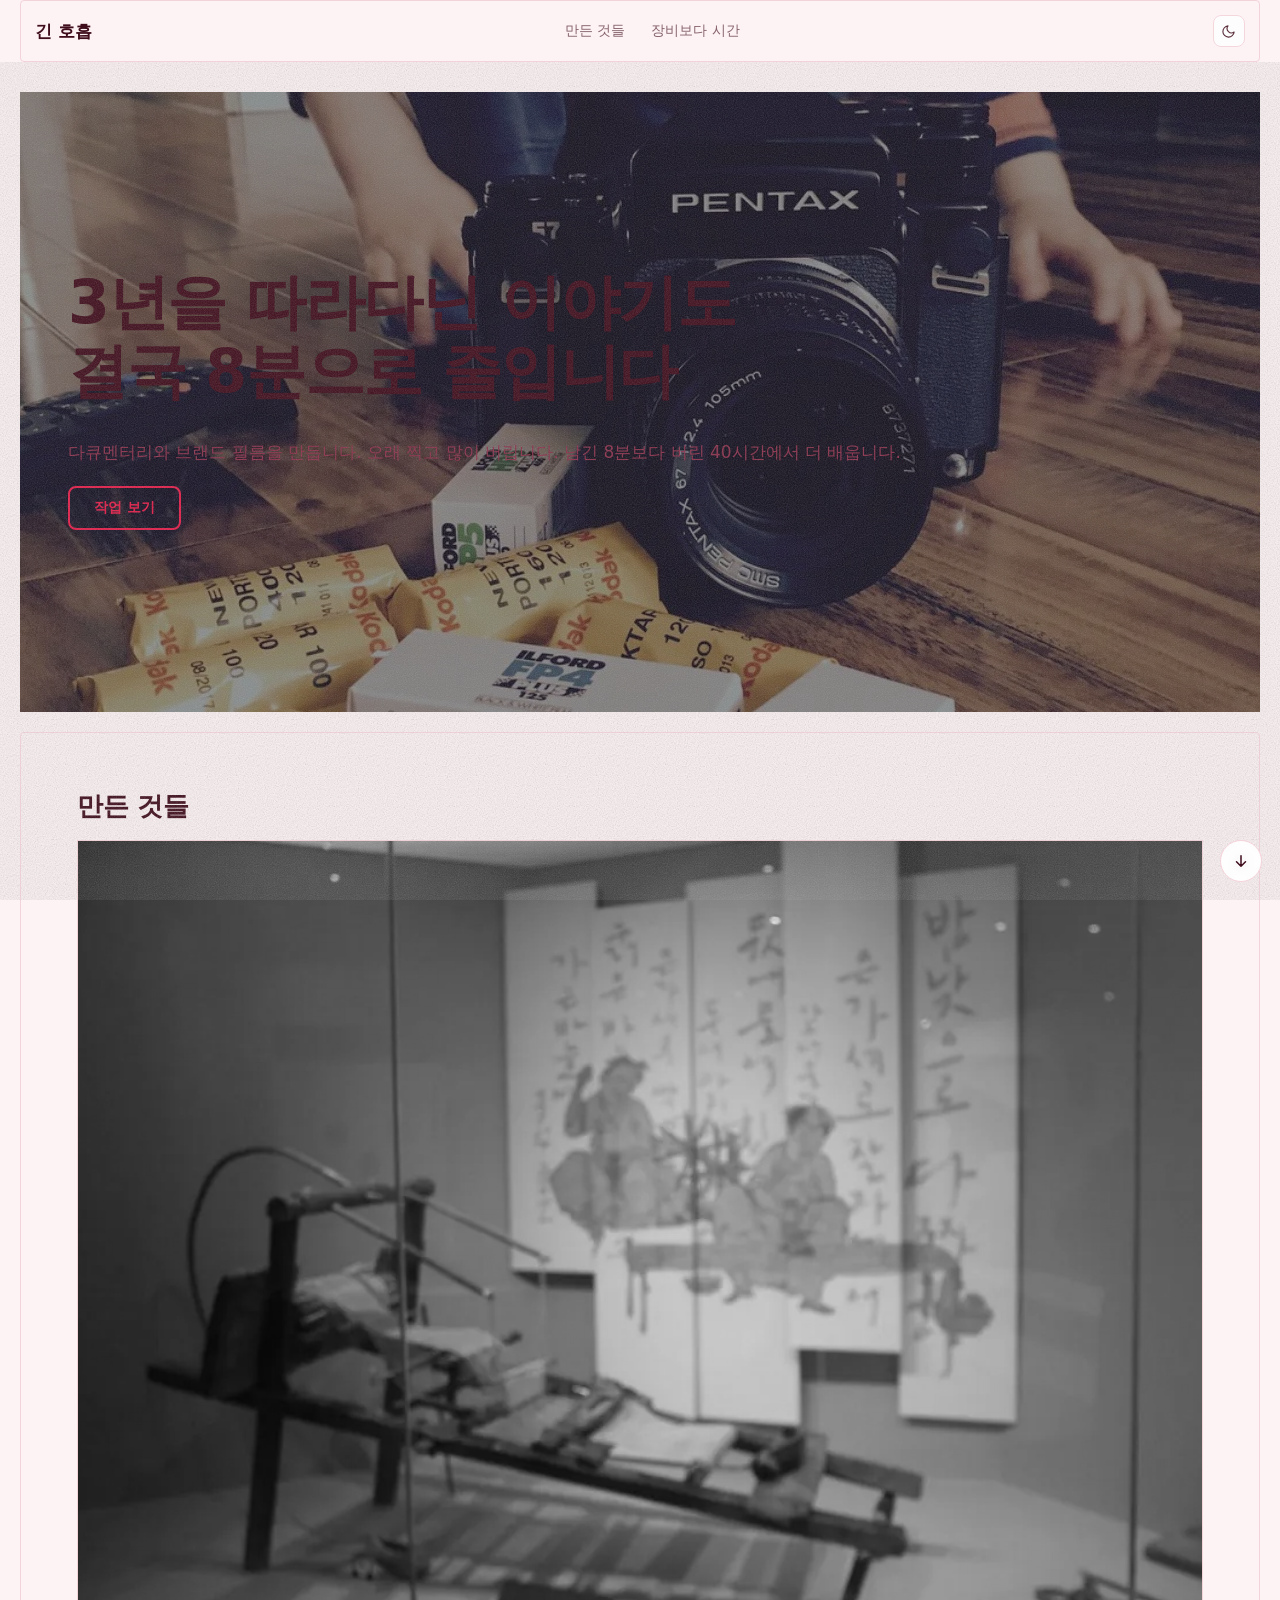
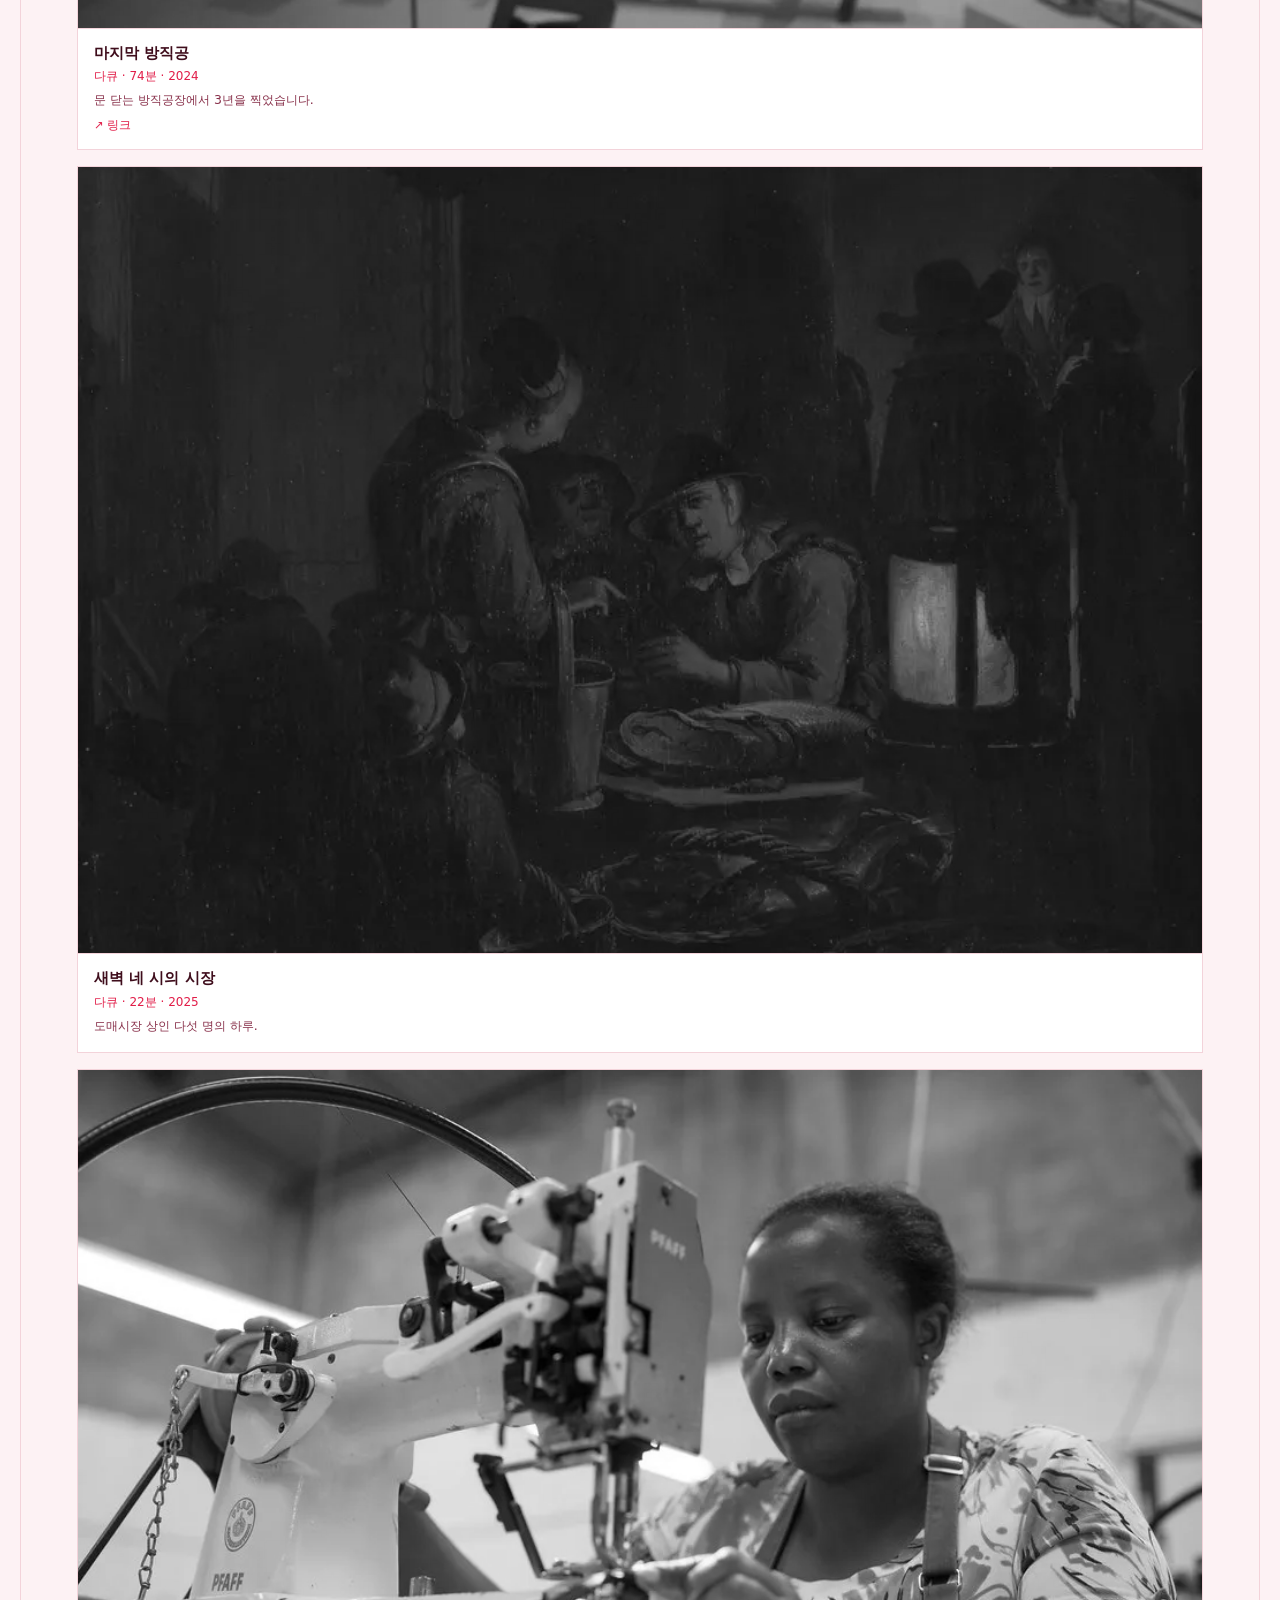
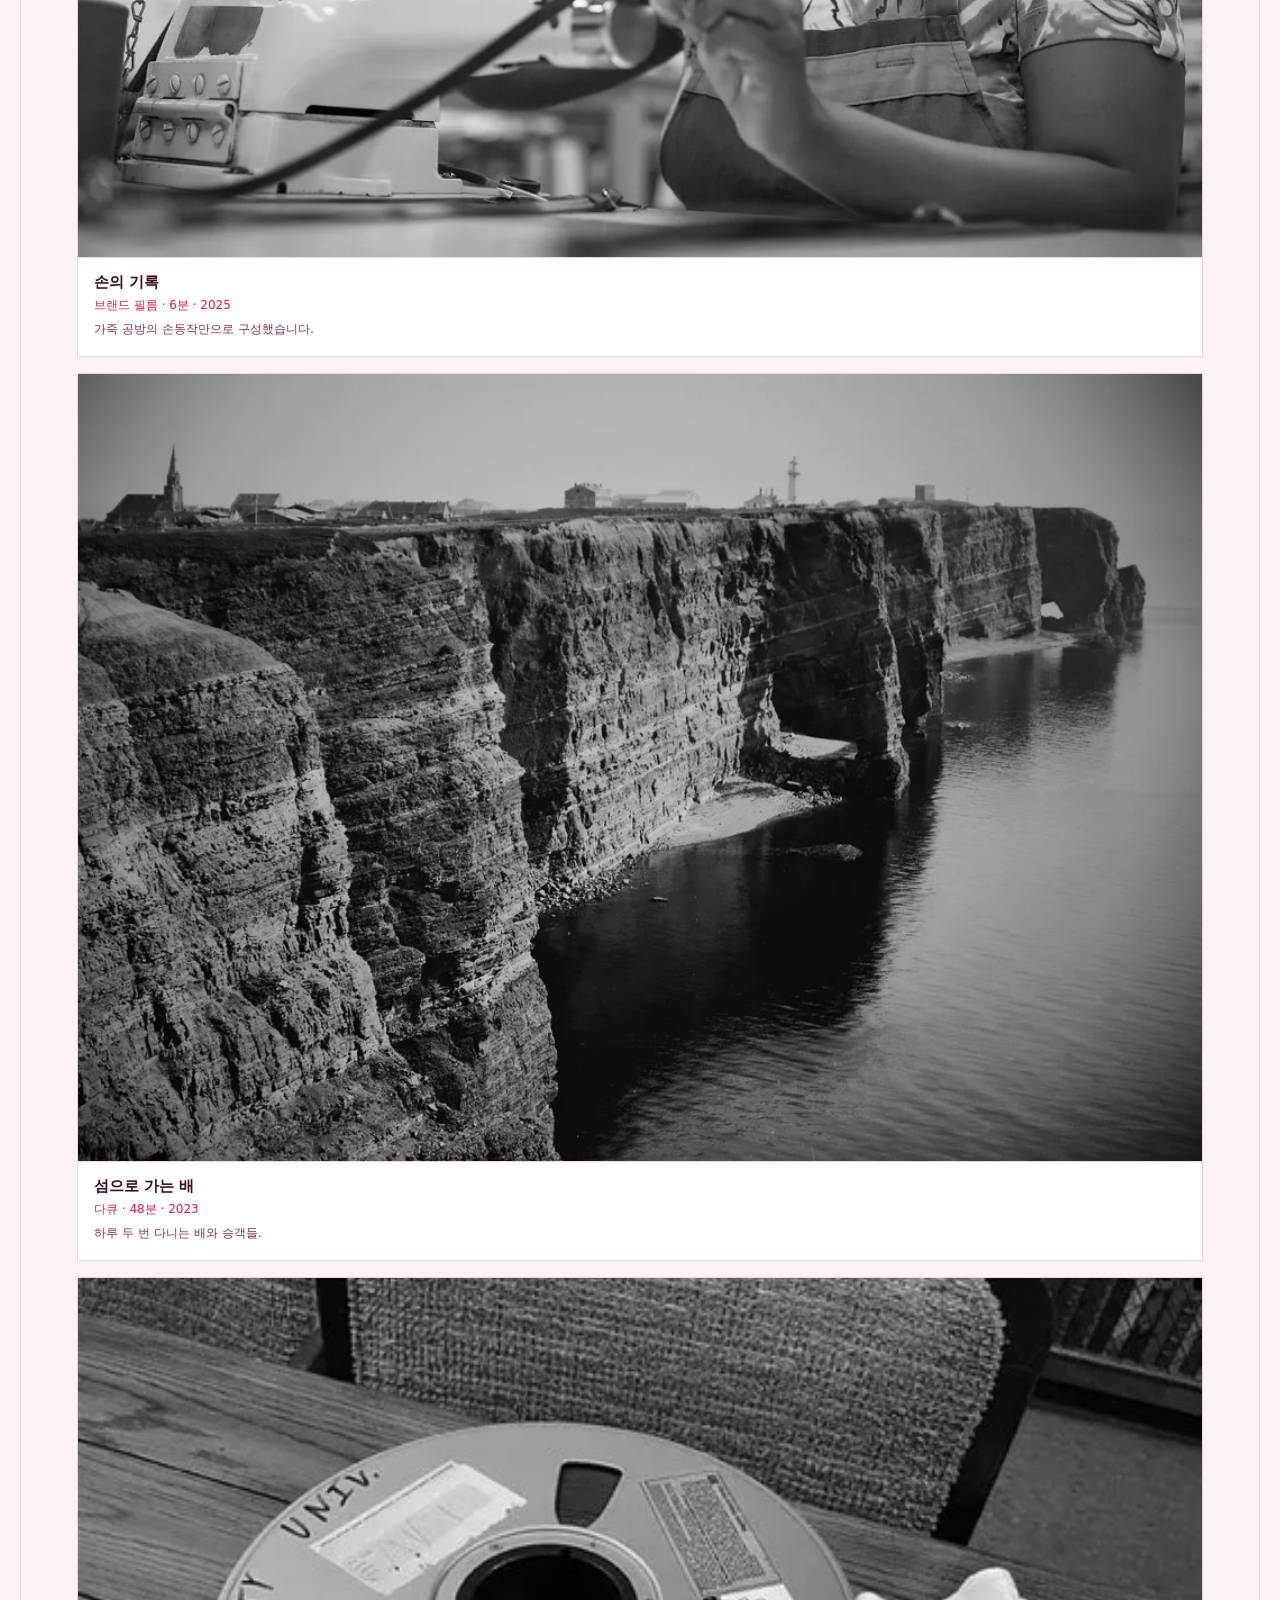
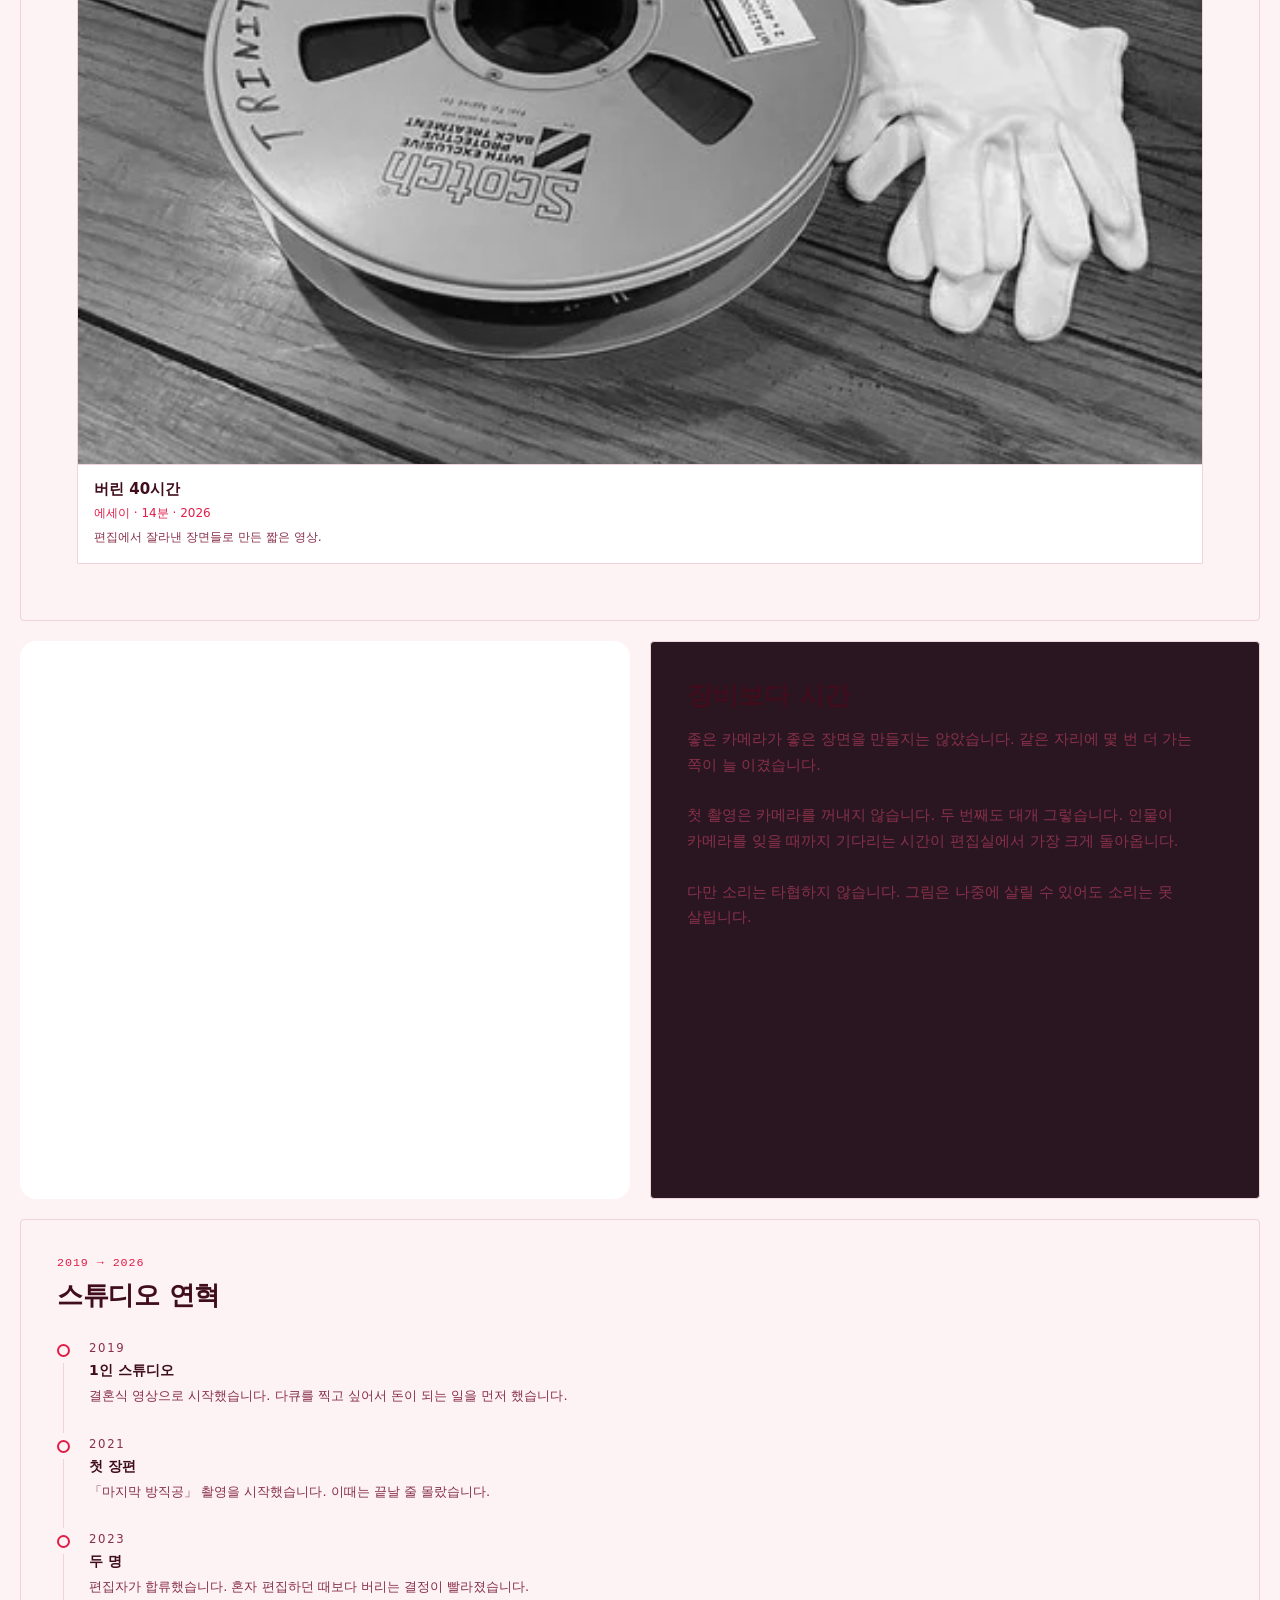
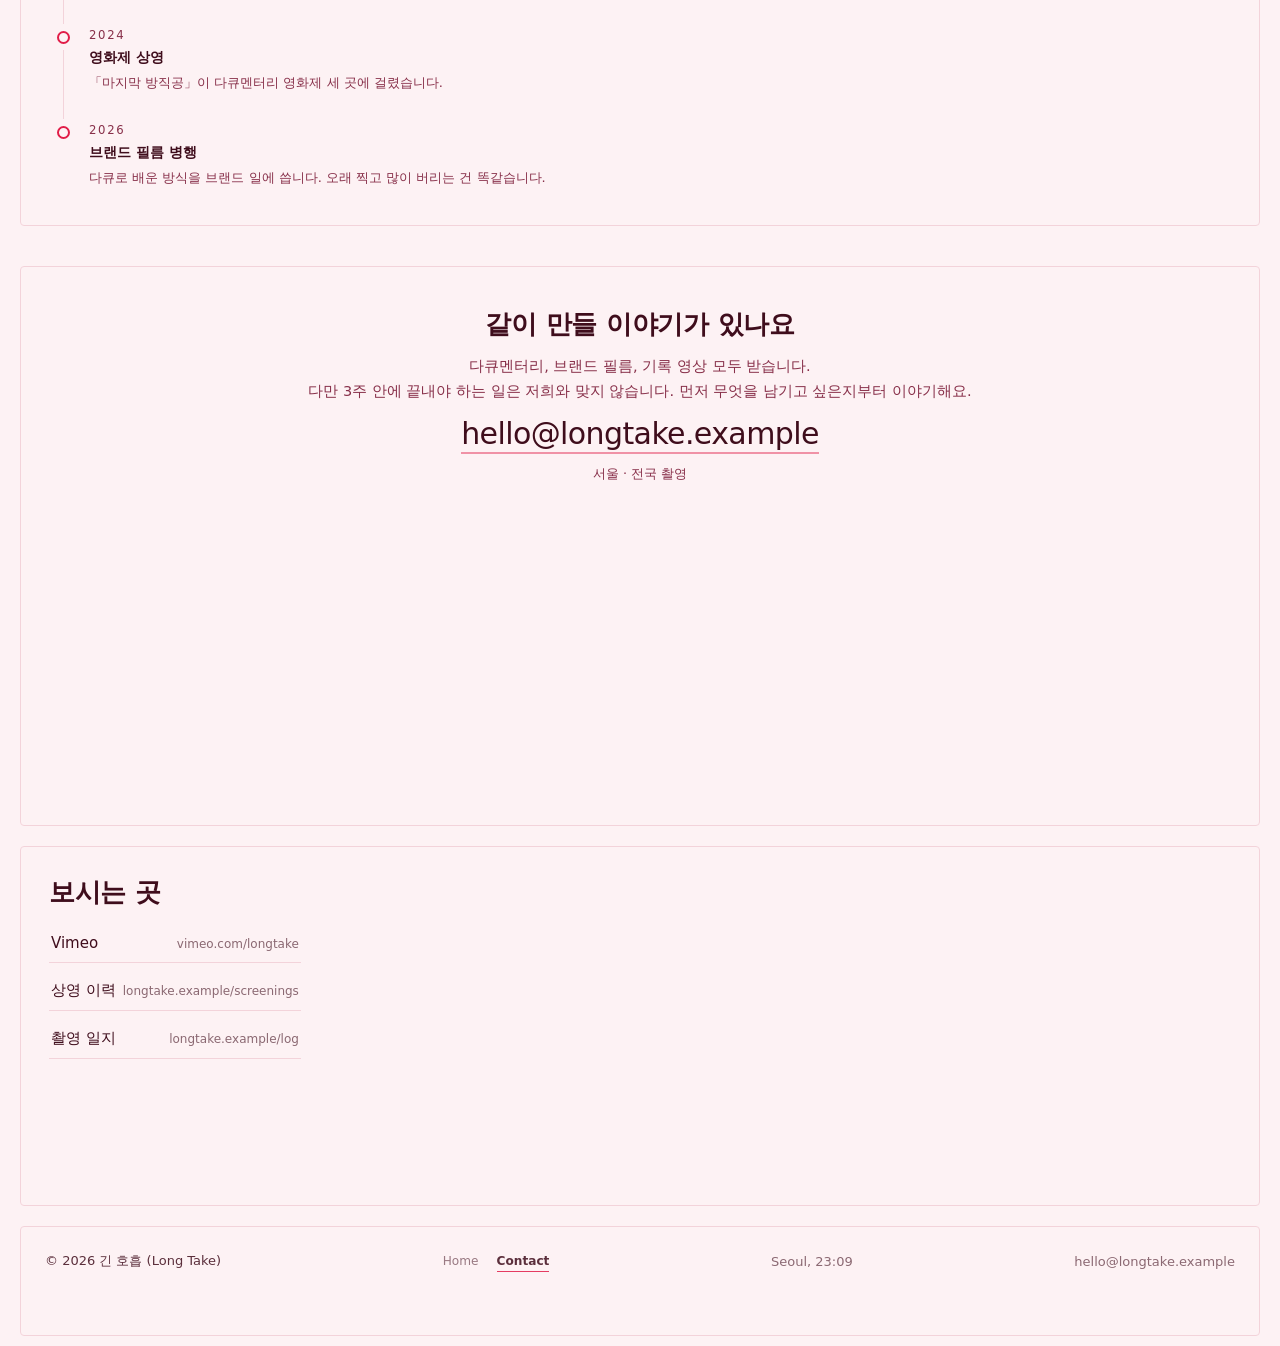
==== commit 7c628e74: "Restructure: full-bleed layered hero with free placement and background image, single-column large g" ====
--- a/index.html
+++ b/index.html
@@ -14,7 +14,7 @@
   <style>html{scroll-behavior:smooth}.wf-pg{display:block}html,body{background:#fdf2f4}.wf-headbar{position:sticky;top:0;z-index:60;min-height:0!important;padding-top:0!important;padding-bottom:0!important}.wf-headbar .wf__region{position:static!important;align-self:stretch!important;width:100%}.wf-headbar--side{position:fixed;top:10px;bottom:10px;left:20px;width:240px;padding:0!important;overflow:auto}.wf-headbar--side .wf__region{height:100%}.wf-pg{scroll-margin-top:70px}</style>
 </head>
 <body>
-  <div class="wf-page wf-headbar" style="font-family:'Inter', -apple-system, 'Segoe UI', 'Malgun Gothic', 'Apple SD Gothic Neo', 'Noto Sans KR', system-ui, sans-serif;background:#fdf2f4;--wf-bg:#fdf2f4;--wf-text:#3f0d1c;color:#3f0d1c;--wf-surface:#ffffff;--wf-line:#f3d3da;--wf-muted:#88304a;--wf-accent:#e11d48;--wf-max:1240px;padding:10px 20px;--fx-dot-color:#fb7185;--fx-char-color:#3f0d1c;--wfm-bg:#101116;--wfm-text:#eceef4;--wfm-surface:#181a22;--wfm-line:#2a2d38;--wfm-muted:#a6aab8;gap:20px"><div class="wf__region is-sticky" data-hide-scroll="" style="grid-column:1;grid-row:1;min-height:60px;border-radius:4px;border-width:1px;border-color:var(--wf-line, currentColor);padding:min(14px, 6vw)">
+  <div class="wf-page wf-headbar" style="font-family:'Inter', -apple-system, 'Segoe UI', 'Malgun Gothic', 'Apple SD Gothic Neo', 'Noto Sans KR', system-ui, sans-serif;background:#fdf2f4;--wf-bg:#fdf2f4;--wf-text:#3f0d1c;color:#3f0d1c;--wf-surface:#ffffff;--wf-line:#f3d3da;--wf-muted:#88304a;--wf-accent:#e11d48;--wf-max:1240px;padding:10px 20px;--fx-dot-color:#fb7185;--fx-char-color:#3f0d1c;--wfm-bg:#101116;--wfm-text:#eceef4;--wfm-surface:#181a22;--wfm-line:#2a2d38;--wfm-muted:#a6aab8;gap:20px"><div class="wf__region is-sticky" data-hide-scroll="" style="grid-column:1 / span 12;grid-row:1;min-height:60px;border-radius:4px;border-width:1px;border-color:var(--wf-line, currentColor);padding:min(14px, 6vw)">
       <div class="wf-bar" style="justify-content:space-between">
         <span class="wf-bar__logo">긴 호흡</span>
         <nav class="wf-nav">
@@ -30,19 +30,19 @@
     <div class="wf-intro" aria-hidden="true"><b class="wf-intro__name">긴 호흡 — 다큐멘터리 · 브랜드 필름</b><i class="wf-intro__bar"></i></div>
     <span class="wf-progress" aria-hidden="true"></span>
     <span class="wf-grain" style="opacity:0.22" aria-hidden="true"></span>
-    <div class="wf" style="grid-template-columns:minmax(0, 1fr);grid-template-rows:auto 1fr auto;gap:20px">
+    <div class="wf" style="grid-template-columns:minmax(0, 1fr) minmax(0, 1fr) minmax(0, 1fr) minmax(0, 1fr) minmax(0, 1fr) minmax(0, 1fr) minmax(0, 1fr) minmax(0, 1fr) minmax(0, 1fr) minmax(0, 1fr) minmax(0, 1fr) minmax(0, 1fr);grid-template-rows:auto 1fr auto;gap:20px">
     
-    <section class="wf__region" style="grid-column:1;grid-row:2;min-height:560px;border-radius:4px;border-width:1px;border-color:var(--wf-line, currentColor);padding:min(48px, 6vw)">
+    <section class="wf__region is-freeitems" style="grid-column:1 / span 12;grid-row:2;align-self:center;min-height:620px;--fi1x:0%;--fi1y:24.5%;--fi2x:0%;--fi2y:57.5%;--fi3x:0%;--fi3y:66%;border-radius:0px;border-width:0px;border-color:var(--wf-line, currentColor);padding:min(48px, 6vw);background-image:linear-gradient(rgba(0,0,0,0.45),rgba(0,0,0,0.45)), url('./assets/images/imgmsdb0vkxw.webp');background-size:cover;background-position:center;background-repeat:no-repeat">
       <div class="wf-hero" style="align-items:flex-start;text-align:left">
         <h1 class="wf-hero__title" style="font-size:clamp(1.9em, 8.5vw, calc(1.25 * 3.2em))">3년을 따라다닌 이야기도<br />결국 8분으로 줄입니다</h1>
         <p class="wf-hero__sub">다큐멘터리와 브랜드 필름을 만듭니다. 오래 찍고 많이 버립니다. 남긴 8분보다 버린 40시간에서 더 배웁니다.</p>
         <a class="wf-btn" style="background:transparent;border:2px solid var(--wf-accent);color:var(--wf-accent);border-radius:8px" href="#contact">작업 보기</a>
       </div>
     </section>
-    <section class="wf__region" id="만든-것들" style="grid-column:1;grid-row:3;min-height:360px;border-radius:4px;border-width:1px;border-color:var(--wf-line, currentColor);padding:min(36px, 6vw)" data-fx="preview reveal parallax" data-fx-hover-preview-width="240" data-fx-hover-preview-speed="0.16" data-fx-hover-preview-offset-x="24" data-fx-hover-preview-offset-y="-20" data-fx-hover-preview-rotate="3" data-fx-scroll-reveal-preset="rise" data-fx-scroll-reveal-duration="700" data-fx-scroll-reveal-delay="0" data-fx-scroll-reveal-distance="28" data-fx-scroll-reveal-rotate="22" data-fx-scroll-reveal-scale="0.92" data-fx-scroll-reveal-threshold="0.15" data-fx-scroll-reveal-repeat="false" data-fx-parallax-layers-mouse="true" data-fx-parallax-layers-mouse-strength="26" data-fx-parallax-layers-scroll="true" data-fx-parallax-layers-scroll-strength="70" data-fx-parallax-layers-depth="0" data-fx-parallax-layers-perspective="1200" data-fx-parallax-layers-speed="9">
+    <section class="wf__region" id="만든-것들" style="grid-column:1 / span 12;grid-row:3;min-height:360px;border-radius:4px;border-width:1px;border-color:var(--wf-line, currentColor);padding:min(56px, 6vw)" data-fx="preview reveal parallax" data-fx-hover-preview-width="240" data-fx-hover-preview-speed="0.16" data-fx-hover-preview-offset-x="24" data-fx-hover-preview-offset-y="-20" data-fx-hover-preview-rotate="3" data-fx-scroll-reveal-preset="rise" data-fx-scroll-reveal-duration="700" data-fx-scroll-reveal-delay="0" data-fx-scroll-reveal-distance="28" data-fx-scroll-reveal-rotate="22" data-fx-scroll-reveal-scale="0.92" data-fx-scroll-reveal-threshold="0.15" data-fx-scroll-reveal-repeat="false" data-fx-parallax-layers-mouse="true" data-fx-parallax-layers-mouse-strength="26" data-fx-parallax-layers-scroll="true" data-fx-parallax-layers-scroll-strength="70" data-fx-parallax-layers-depth="0" data-fx-parallax-layers-perspective="1200" data-fx-parallax-layers-speed="9">
       <div class="wf-gal is-gray">
         <h2 class="wf-sec__title">만든 것들</h2>
-        <div class="wf-gal__grid" style="grid-template-columns:repeat(2, minmax(0, 1fr))">
+        <div class="wf-gal__grid" style="grid-template-columns:repeat(1, minmax(0, 1fr))">
           <a class="wf-card has-detail" href="#detail-c-1"><span class="wf-card__thumb" style="padding-bottom:70%"><img class="wf-card__img" src="./assets/images/imgmsd9j2du2.webp" alt="Korean Culture: Weaving Loom" loading="lazy" style="object-fit:cover" /></span><span class="wf-card__body">
               <b class="wf-card__title">마지막 방직공</b>
               <span class="wf-card__stack">다큐 · 74분 · 2024</span>
@@ -133,10 +133,10 @@
     </section>
     </div>
     <div class="wf wf--row" style="grid-template-columns:repeat(2, minmax(0, 1fr));gap:20px">
-      <div class="wf__region" style="min-height:380px;border-radius:4px;border-width:1px;border-color:var(--wf-line, currentColor);padding:min(0px, 6vw)">
-      <div class="wf-3d fx-model" style="height:min(430px, 62vh)" data-fx-src="./assets/files/videocam.glb" data-fx-environment-image="./assets/images/imgmsd9le1b7.hdr" data-fx-alt="빈티지 비디오 카메라 3D 모델 — 끌어서 돌려 보세요" data-fx-camera-controls="true" data-fx-auto-rotate="true" data-fx-disable-zoom="true" data-fx-disable-pan="true" data-fx-exposure="1" data-fx-shadow-intensity="0.75" data-fx-shadow-softness="1" data-fx-camera-orbit="-30deg 72deg 66%" data-fx-auto-rotate-delay="3000" data-fx-rotation-per-second="18deg" data-fx-autoplay="true" data-fx-interaction-prompt="auto" data-fx-ar="false" data-fx-skybox="true" data-fx-follow="false" data-fx-follow-decay="80" data-fx-follow-yaw="28" data-fx-follow-pitch="10"></div>
-    </div>
-      <section class="wf__region" id="장비보다-시간" style="min-height:240px;border-radius:4px;border-width:1px;border-color:var(--wf-line, currentColor);padding:min(36px, 6vw)">
+      <div class="wf__region" style="min-height:380px;border-radius:0px;border-width:0px;border-color:var(--wf-line, currentColor);z-index:2;padding:min(0px, 6vw)">
+      <div class="wf-3d fx-model" style="height:min(560px, 62vh)" data-fx-src="./assets/files/videocam.glb" data-fx-environment-image="./assets/images/imgmsd9le1b7.hdr" data-fx-alt="빈티지 비디오 카메라 3D 모델 — 끌어서 돌려 보세요" data-fx-camera-controls="true" data-fx-auto-rotate="true" data-fx-disable-zoom="true" data-fx-disable-pan="true" data-fx-exposure="1" data-fx-shadow-intensity="0.75" data-fx-shadow-softness="1" data-fx-camera-orbit="-30deg 72deg 66%" data-fx-auto-rotate-delay="3000" data-fx-rotation-per-second="18deg" data-fx-autoplay="true" data-fx-interaction-prompt="auto" data-fx-ar="false" data-fx-skybox="true" data-fx-follow="false" data-fx-follow-decay="80" data-fx-follow-yaw="28" data-fx-follow-pitch="10"></div>
+    </div>
+      <section class="wf__region" id="장비보다-시간" style="min-height:240px;border-radius:4px;border-width:1px;border-color:var(--wf-line, currentColor);padding:min(36px, 6vw);background-color:#2a1620">
       <div class="wf-sec" style="align-items:flex-start">
         <h2 class="wf-sec__title">장비보다 시간</h2>
         <div class="wf-sec__cols" style="grid-template-columns:repeat(1, minmax(0, 1fr))">
@@ -191,7 +191,7 @@
         <a href="#pg-0" class="wf-nav__item">Home</a>
         <a href="#pg-1" class="wf-nav__item is-current">Contact</a>
       </nav>
-        <span class="wf-foot__time" data-wf-clock="Asia/Seoul" data-wf-city="Seoul">Seoul, 22:35</span>
+        <span class="wf-foot__time" data-wf-clock="Asia/Seoul" data-wf-city="Seoul">Seoul, 23:09</span>
         <a class="wf-foot__mail" href="mailto:hello@longtake.example">hello@longtake.example</a>
       </footer></div>
     </div>
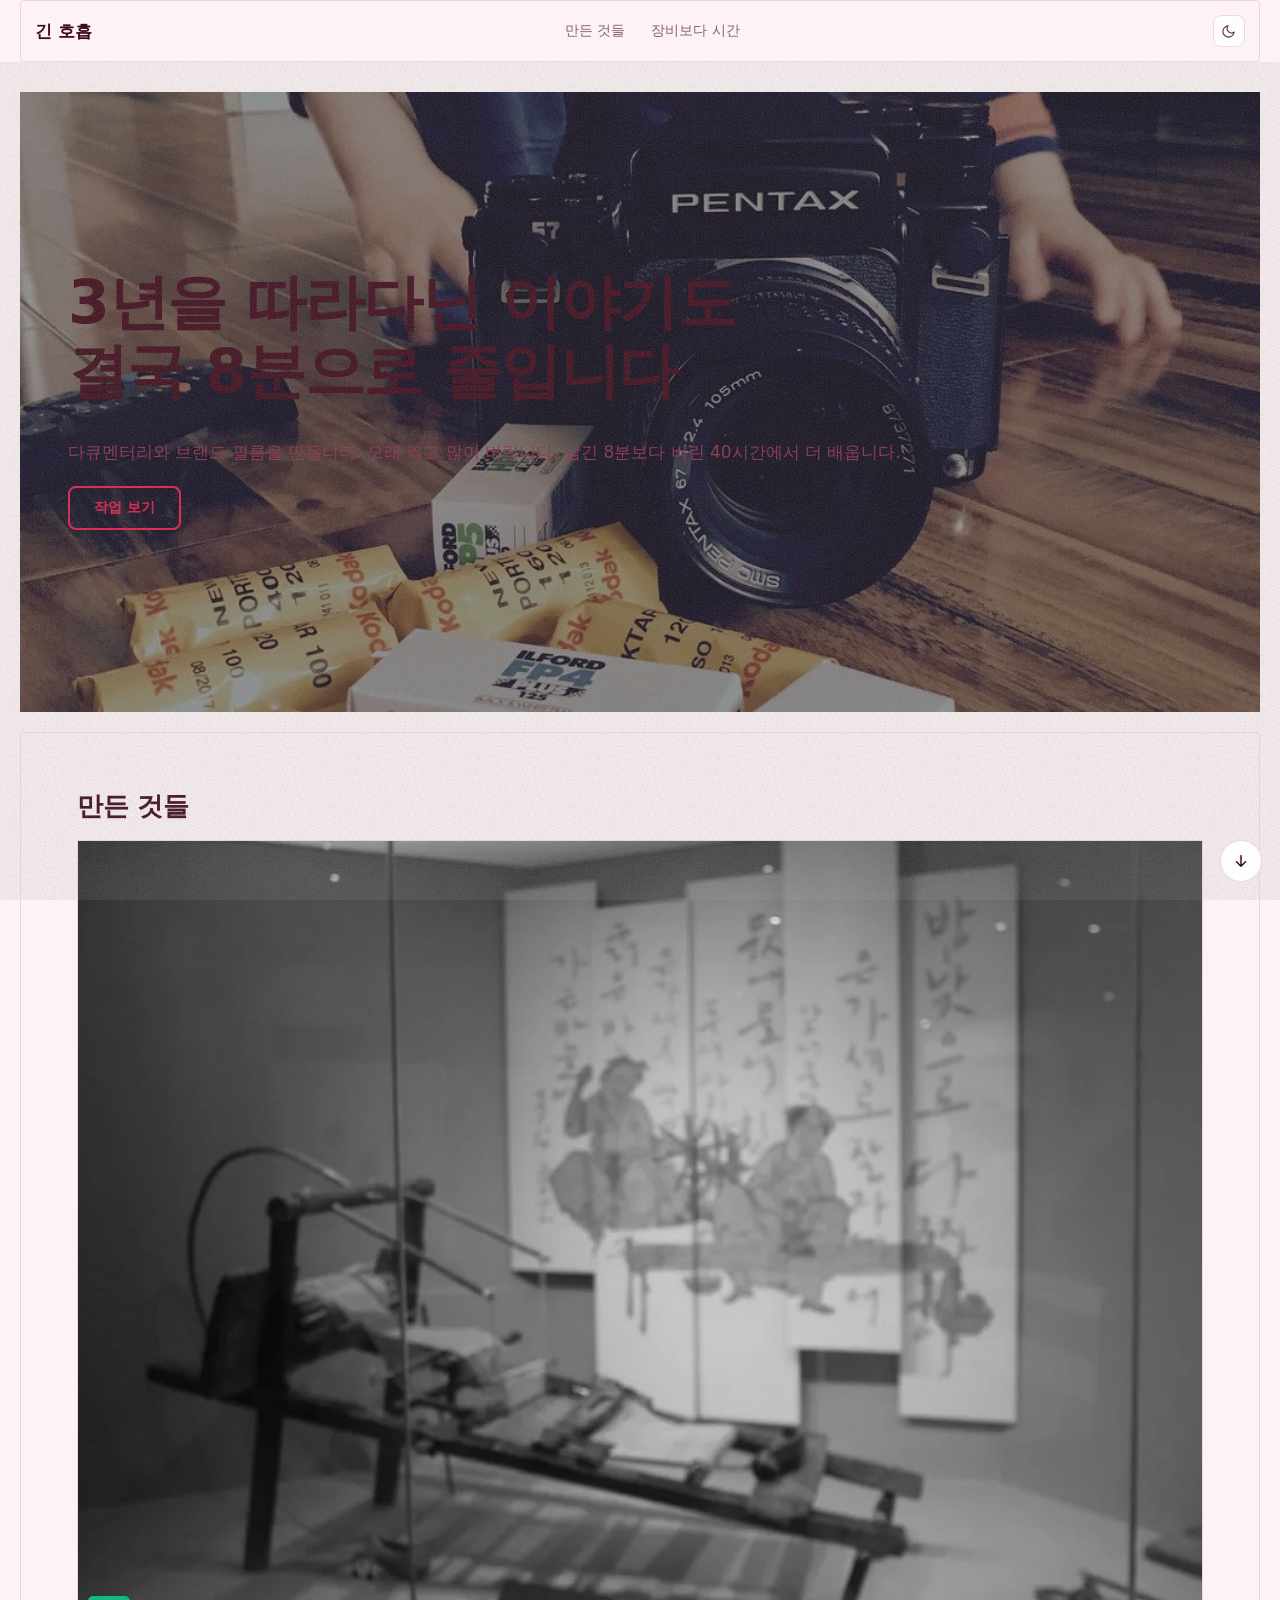
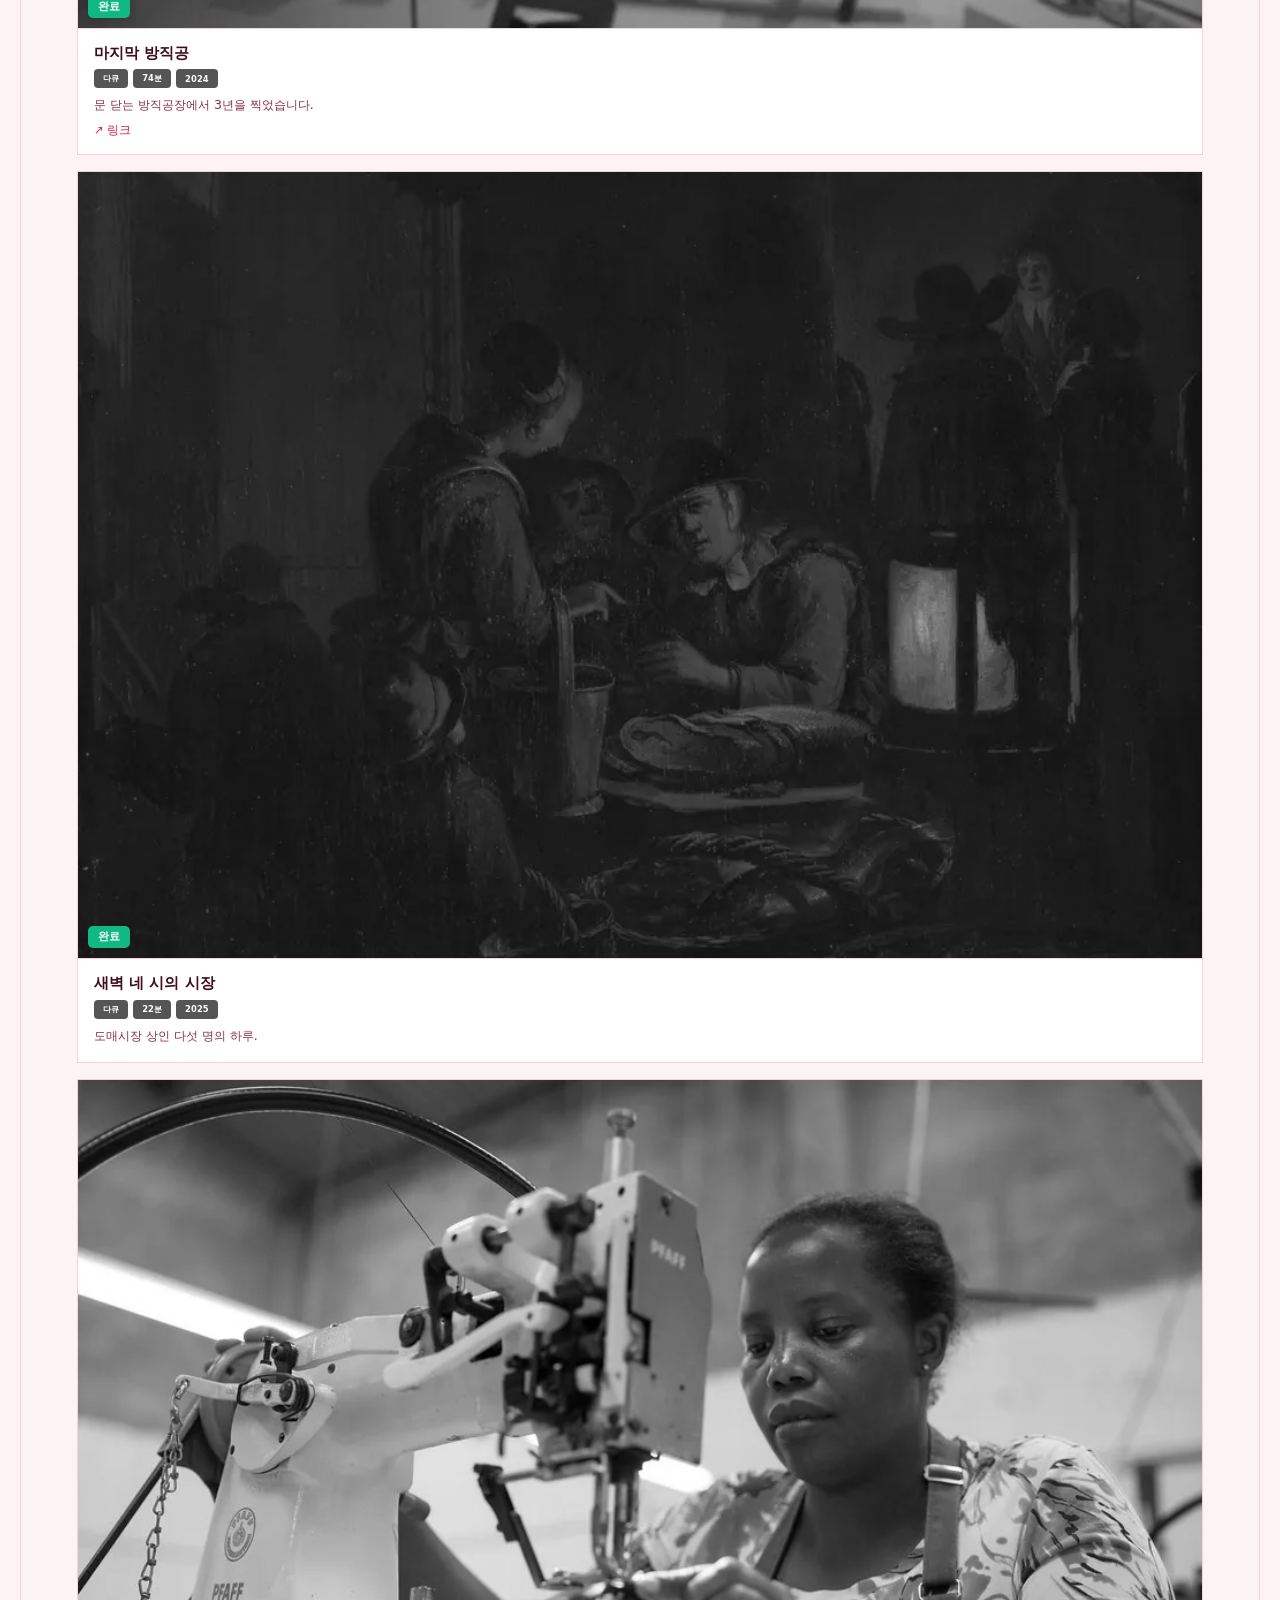
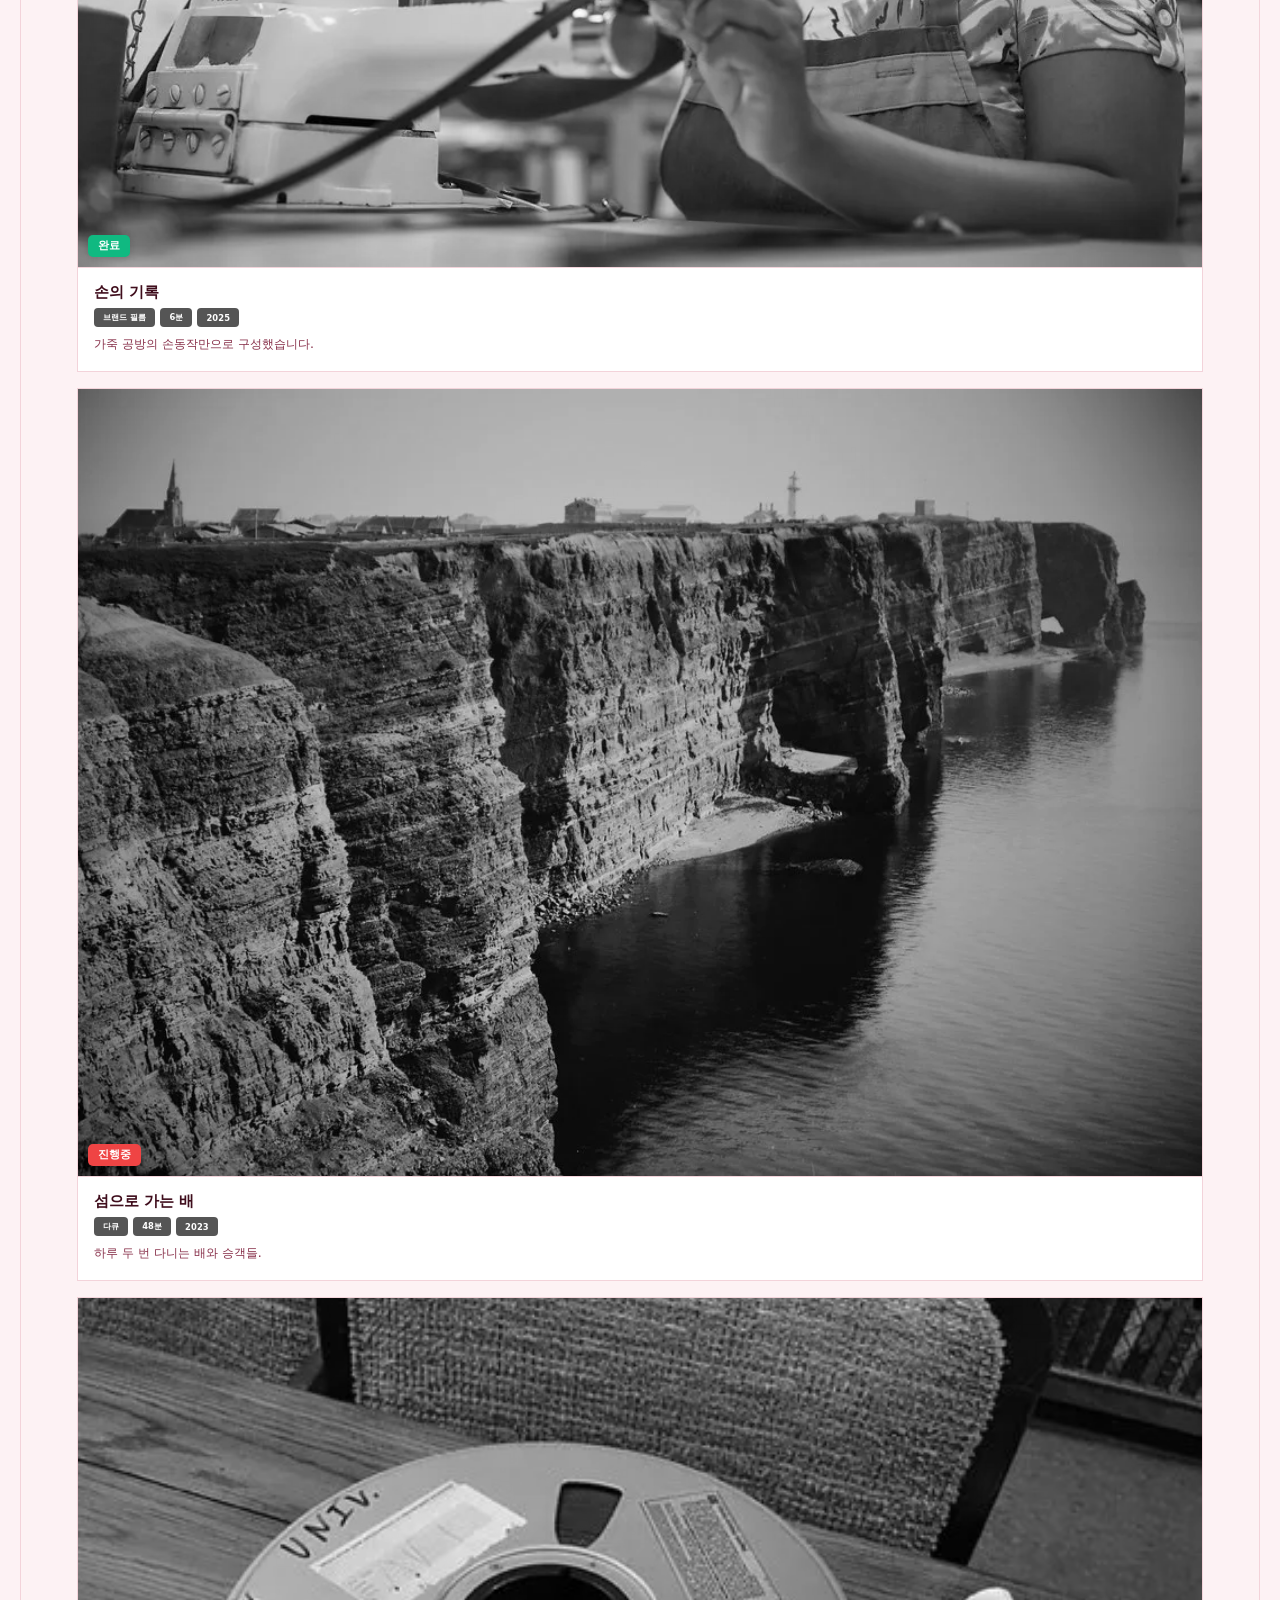
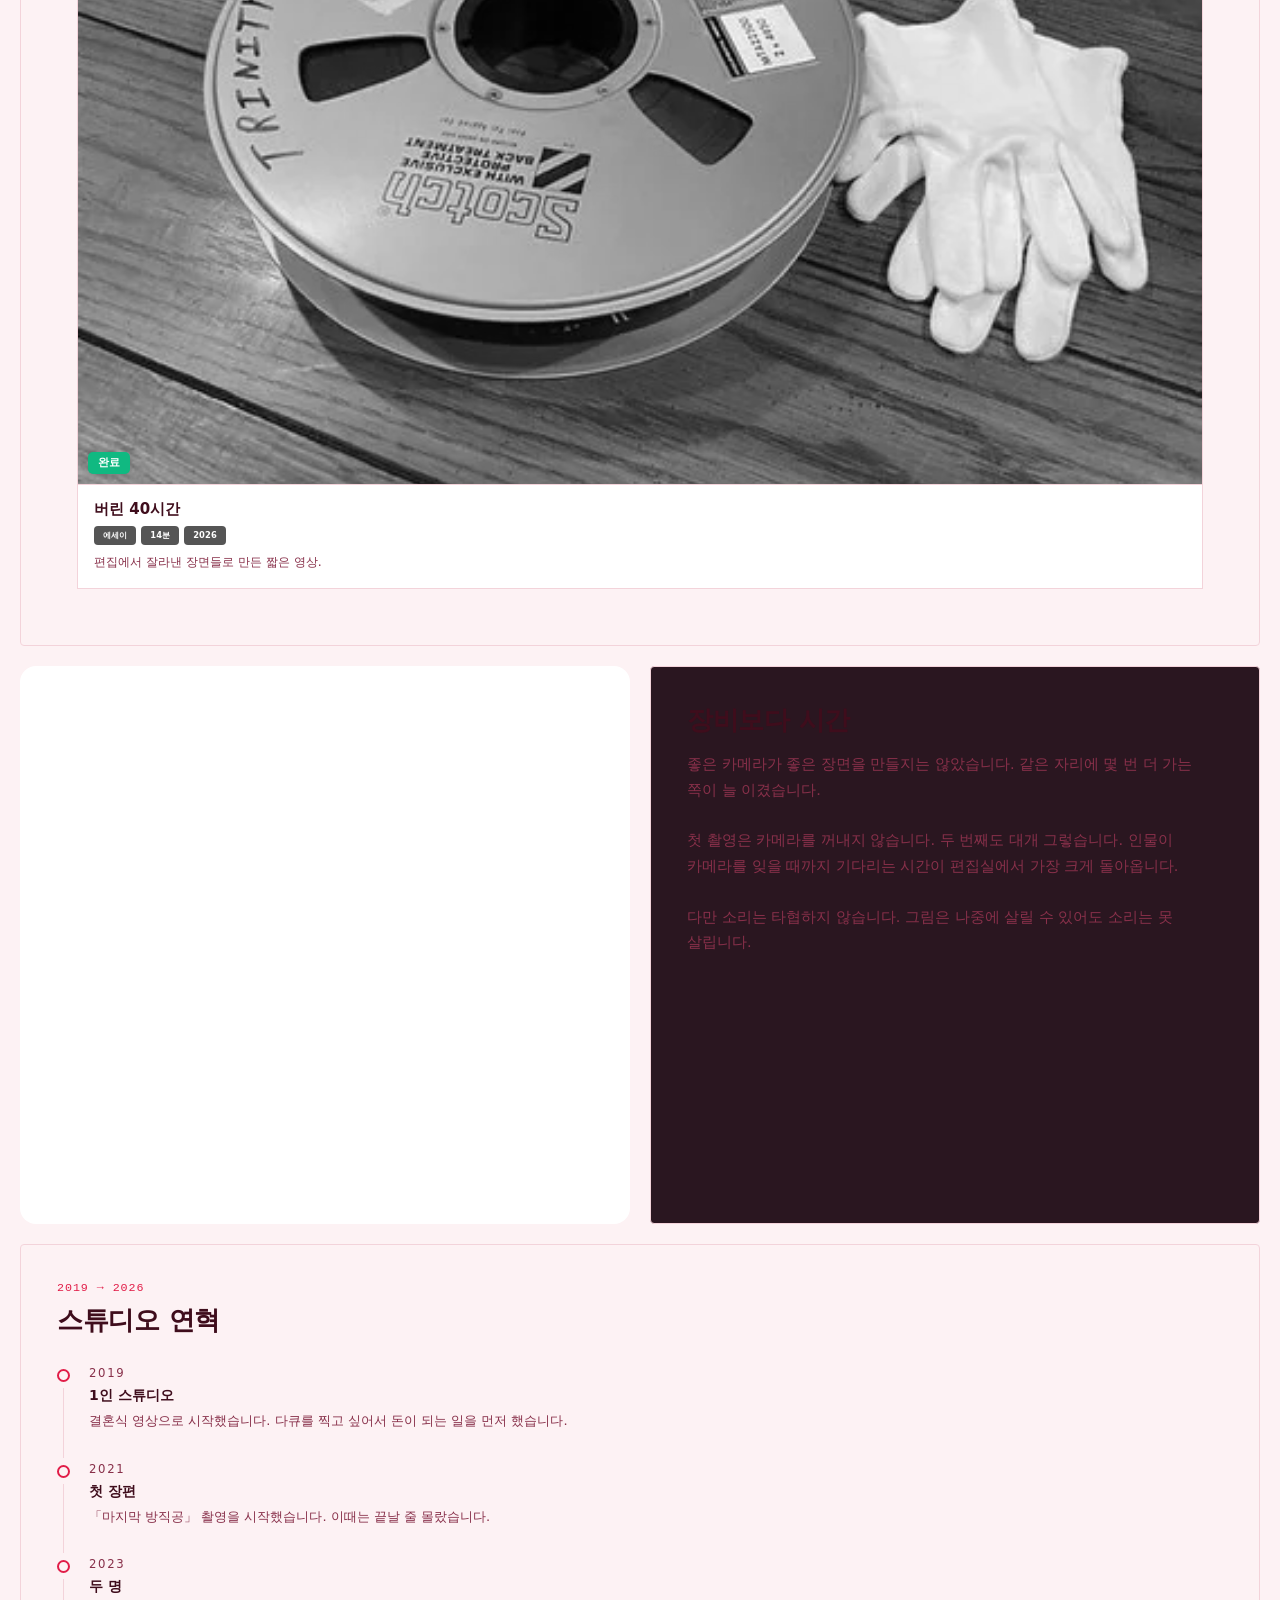
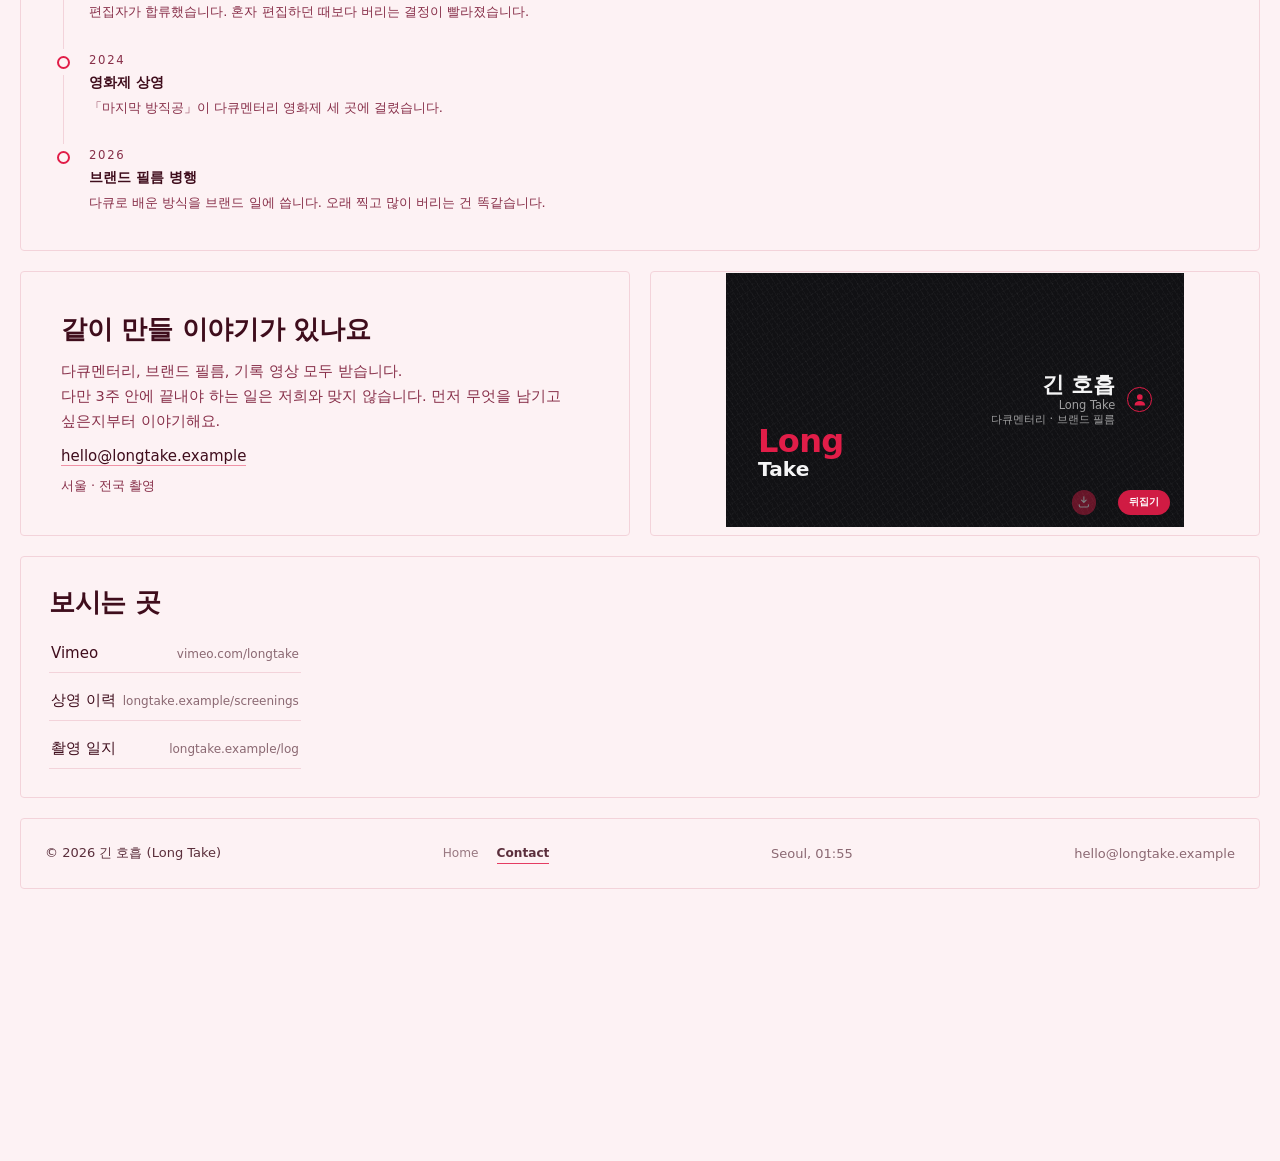
==== commit 2ae751c6: "구조 손질 — 작품 진행 여부 · 명함 · 등장 효과 갤러리 — 다섯 작품에 진행 여부를 달았습니다. 아직 찍고 있는 '섬으로 가는 배'만 '진행중', 나머지는 '완료'입니다. 오" ====
--- a/index.html
+++ b/index.html
@@ -14,7 +14,7 @@
   <style>html{scroll-behavior:smooth}.wf-pg{display:block}html,body{background:#fdf2f4}.wf-headbar{position:sticky;top:0;z-index:60;min-height:0!important;padding-top:0!important;padding-bottom:0!important}.wf-headbar .wf__region{position:static!important;align-self:stretch!important;width:100%}.wf-headbar--side{position:fixed;top:10px;bottom:10px;left:20px;width:240px;padding:0!important;overflow:auto}.wf-headbar--side .wf__region{height:100%}.wf-pg{scroll-margin-top:70px}</style>
 </head>
 <body>
-  <div class="wf-page wf-headbar" style="font-family:'Inter', -apple-system, 'Segoe UI', 'Malgun Gothic', 'Apple SD Gothic Neo', 'Noto Sans KR', system-ui, sans-serif;background:#fdf2f4;--wf-bg:#fdf2f4;--wf-text:#3f0d1c;color:#3f0d1c;--wf-surface:#ffffff;--wf-line:#f3d3da;--wf-muted:#88304a;--wf-accent:#e11d48;--wf-max:1240px;padding:10px 20px;--fx-dot-color:#fb7185;--fx-char-color:#3f0d1c;--wfm-bg:#101116;--wfm-text:#eceef4;--wfm-surface:#181a22;--wfm-line:#2a2d38;--wfm-muted:#a6aab8;gap:20px"><div class="wf__region is-sticky" data-hide-scroll="" style="grid-column:1 / span 12;grid-row:1;min-height:60px;border-radius:4px;border-width:1px;border-color:var(--wf-line, currentColor);padding:min(14px, 6vw)">
+  <div class="wf-page wf-headbar" style="font-family:'Inter', -apple-system, 'Segoe UI', 'Malgun Gothic', 'Apple SD Gothic Neo', 'Noto Sans KR', system-ui, sans-serif;background:#fdf2f4;--wf-bg:#fdf2f4;--wf-text:#3f0d1c;color:#3f0d1c;--wf-surface:#ffffff;--wf-line:#f3d3da;--wf-muted:#88304a;--wf-accent:#e11d48;--wf-max:1240px;padding:10px 20px;--fx-dot-color:#fb7185;--fx-star-color:#88304a;--fx-char-color:#3f0d1c;--wfm-bg:#101116;--wfm-text:#eceef4;--wfm-surface:#181a22;--wfm-line:#2a2d38;--wfm-muted:#a6aab8;gap:20px"><div class="wf__region is-sticky" data-hide-scroll="" style="grid-column:1 / span 12;grid-row:1;min-height:0px;border-radius:4px;border-width:1px;border-color:var(--wf-line, currentColor);padding:min(14px, 6vw)">
       <div class="wf-bar" style="justify-content:space-between">
         <span class="wf-bar__logo">긴 호흡</span>
         <nav class="wf-nav">
@@ -26,7 +26,7 @@
       </div>
     </div></div>
   <section class="wf-pg" id="pg-0">
-  <div class="wf-page" style="font-family:'Inter', -apple-system, 'Segoe UI', 'Malgun Gothic', 'Apple SD Gothic Neo', 'Noto Sans KR', system-ui, sans-serif;background:#fdf2f4;--wf-bg:#fdf2f4;--wf-text:#3f0d1c;color:#3f0d1c;--wf-surface:#ffffff;--wf-line:#f3d3da;--wf-muted:#88304a;--wf-accent:#e11d48;--wf-max:1240px;padding:10px 20px;--fx-dot-color:#fb7185;--fx-char-color:#3f0d1c;--wfm-bg:#101116;--wfm-text:#eceef4;--wfm-surface:#181a22;--wfm-line:#2a2d38;--wfm-muted:#a6aab8;gap:20px">
+  <div class="wf-page" style="font-family:'Inter', -apple-system, 'Segoe UI', 'Malgun Gothic', 'Apple SD Gothic Neo', 'Noto Sans KR', system-ui, sans-serif;background:#fdf2f4;--wf-bg:#fdf2f4;--wf-text:#3f0d1c;color:#3f0d1c;--wf-surface:#ffffff;--wf-line:#f3d3da;--wf-muted:#88304a;--wf-accent:#e11d48;--wf-max:1240px;padding:10px 20px;--fx-dot-color:#fb7185;--fx-star-color:#88304a;--fx-char-color:#3f0d1c;--wfm-bg:#101116;--wfm-text:#eceef4;--wfm-surface:#181a22;--wfm-line:#2a2d38;--wfm-muted:#a6aab8;gap:20px">
     <div class="wf-intro" aria-hidden="true"><b class="wf-intro__name">긴 호흡 — 다큐멘터리 · 브랜드 필름</b><i class="wf-intro__bar"></i></div>
     <span class="wf-progress" aria-hidden="true"></span>
     <span class="wf-grain" style="opacity:0.22" aria-hidden="true"></span>
@@ -34,50 +34,56 @@
     
     <section class="wf__region is-freeitems" style="grid-column:1 / span 12;grid-row:2;align-self:center;min-height:620px;--fi1x:0%;--fi1y:24.5%;--fi2x:0%;--fi2y:57.5%;--fi3x:0%;--fi3y:66%;border-radius:0px;border-width:0px;border-color:var(--wf-line, currentColor);padding:min(48px, 6vw);background-image:linear-gradient(rgba(0,0,0,0.45),rgba(0,0,0,0.45)), url('./assets/images/imgmsdb0vkxw.webp');background-size:cover;background-position:center;background-repeat:no-repeat">
       <div class="wf-hero" style="align-items:flex-start;text-align:left">
+        
         <h1 class="wf-hero__title" style="font-size:clamp(1.9em, 8.5vw, calc(1.25 * 3.2em))">3년을 따라다닌 이야기도<br />결국 8분으로 줄입니다</h1>
         <p class="wf-hero__sub">다큐멘터리와 브랜드 필름을 만듭니다. 오래 찍고 많이 버립니다. 남긴 8분보다 버린 40시간에서 더 배웁니다.</p>
         <a class="wf-btn" style="background:transparent;border:2px solid var(--wf-accent);color:var(--wf-accent);border-radius:8px" href="#contact">작업 보기</a>
       </div>
     </section>
-    <section class="wf__region" id="만든-것들" style="grid-column:1 / span 12;grid-row:3;min-height:360px;border-radius:4px;border-width:1px;border-color:var(--wf-line, currentColor);padding:min(56px, 6vw)" data-fx="preview reveal parallax" data-fx-hover-preview-width="240" data-fx-hover-preview-speed="0.16" data-fx-hover-preview-offset-x="24" data-fx-hover-preview-offset-y="-20" data-fx-hover-preview-rotate="3" data-fx-scroll-reveal-preset="rise" data-fx-scroll-reveal-duration="700" data-fx-scroll-reveal-delay="0" data-fx-scroll-reveal-distance="28" data-fx-scroll-reveal-rotate="22" data-fx-scroll-reveal-scale="0.92" data-fx-scroll-reveal-threshold="0.15" data-fx-scroll-reveal-repeat="false" data-fx-parallax-layers-mouse="true" data-fx-parallax-layers-mouse-strength="26" data-fx-parallax-layers-scroll="true" data-fx-parallax-layers-scroll-strength="70" data-fx-parallax-layers-depth="0" data-fx-parallax-layers-perspective="1200" data-fx-parallax-layers-speed="9">
+    <section class="wf__region" id="만든-것들" style="grid-column:1 / span 12;grid-row:3;min-height:0px;border-radius:4px;border-width:1px;border-color:var(--wf-line, currentColor);padding:min(56px, 6vw)" data-fx="preview reveal parallax" data-fx-hover-preview-width="240" data-fx-hover-preview-speed="0.16" data-fx-hover-preview-offset-x="24" data-fx-hover-preview-offset-y="-20" data-fx-hover-preview-rotate="3" data-fx-scroll-reveal-preset="rise" data-fx-scroll-reveal-duration="700" data-fx-scroll-reveal-delay="0" data-fx-scroll-reveal-distance="28" data-fx-scroll-reveal-rotate="22" data-fx-scroll-reveal-scale="0.92" data-fx-scroll-reveal-threshold="0.15" data-fx-scroll-reveal-repeat="false" data-fx-parallax-layers-mouse="true" data-fx-parallax-layers-mouse-strength="26" data-fx-parallax-layers-scroll="true" data-fx-parallax-layers-scroll-strength="70" data-fx-parallax-layers-depth="0" data-fx-parallax-layers-perspective="1200" data-fx-parallax-layers-speed="9">
       <div class="wf-gal is-gray">
         <h2 class="wf-sec__title">만든 것들</h2>
         <div class="wf-gal__grid" style="grid-template-columns:repeat(1, minmax(0, 1fr))">
-          <a class="wf-card has-detail" href="#detail-c-1"><span class="wf-card__thumb" style="padding-bottom:70%"><img class="wf-card__img" src="./assets/images/imgmsd9j2du2.webp" alt="Korean Culture: Weaving Loom" loading="lazy" style="object-fit:cover" /></span><span class="wf-card__body">
+          <a class="wf-card has-detail" href="#detail-c-1"><span class="wf-card__thumb" style="padding-bottom:70%"><img class="wf-card__img" src="./assets/images/imgmsd9j2du2.webp" alt="Korean Culture: Weaving Loom" loading="lazy" style="object-fit:cover" /><span class="wf-card__status" style="--st-bg:#10b981;--st-fg:#ffffff">완료</span></span><span class="wf-card__body">
+              
               <b class="wf-card__title">마지막 방직공</b>
-              <span class="wf-card__stack">다큐 · 74분 · 2024</span>
+              <span class="wf-card__stack wf-card__stack--badges"><span class="wf-tag wf-tag--badge" style="--bdg-bg:#555555;--bdg-fg:#ffffff">다큐</span><span class="wf-tag wf-tag--badge" style="--bdg-bg:#555555;--bdg-fg:#ffffff">74분</span><span class="wf-tag wf-tag--badge" style="--bdg-bg:#555555;--bdg-fg:#ffffff">2024</span></span>
               <span class="wf-card__desc">문 닫는 방직공장에서 3년을 찍었습니다.</span>
               <span class="wf-card__link">↗ 링크</span>
             </span></a>
-          <a class="wf-card has-detail" href="#detail-c-2"><span class="wf-card__thumb" style="padding-bottom:70%"><img class="wf-card__img" src="./assets/images/imgmsd9im1u1.webp" alt="Fish market night (1640 -" loading="lazy" style="object-fit:cover" /></span><span class="wf-card__body">
+          <a class="wf-card has-detail" href="#detail-c-2"><span class="wf-card__thumb" style="padding-bottom:70%"><img class="wf-card__img" src="./assets/images/imgmsd9im1u1.webp" alt="Fish market night (1640 -" loading="lazy" style="object-fit:cover" /><span class="wf-card__status" style="--st-bg:#10b981;--st-fg:#ffffff">완료</span></span><span class="wf-card__body">
+              
               <b class="wf-card__title">새벽 네 시의 시장</b>
-              <span class="wf-card__stack">다큐 · 22분 · 2025</span>
+              <span class="wf-card__stack wf-card__stack--badges"><span class="wf-tag wf-tag--badge" style="--bdg-bg:#555555;--bdg-fg:#ffffff">다큐</span><span class="wf-tag wf-tag--badge" style="--bdg-bg:#555555;--bdg-fg:#ffffff">22분</span><span class="wf-tag wf-tag--badge" style="--bdg-bg:#555555;--bdg-fg:#ffffff">2025</span></span>
               <span class="wf-card__desc">도매시장 상인 다섯 명의 하루.</span>
               
             </span></a>
-          <a class="wf-card has-detail" href="#detail-c-3"><span class="wf-card__thumb" style="padding-bottom:70%"><img class="wf-card__img" src="./assets/images/imgmsd9j7a93.webp" alt="2015_09_24_Luxury_Leather_Africa_JPEG_RESIZED_0020" loading="lazy" style="object-fit:cover" /></span><span class="wf-card__body">
+          <a class="wf-card has-detail" href="#detail-c-3"><span class="wf-card__thumb" style="padding-bottom:70%"><img class="wf-card__img" src="./assets/images/imgmsd9j7a93.webp" alt="2015_09_24_Luxury_Leather_Africa_JPEG_RESIZED_0020" loading="lazy" style="object-fit:cover" /><span class="wf-card__status" style="--st-bg:#10b981;--st-fg:#ffffff">완료</span></span><span class="wf-card__body">
+              
               <b class="wf-card__title">손의 기록</b>
-              <span class="wf-card__stack">브랜드 필름 · 6분 · 2025</span>
+              <span class="wf-card__stack wf-card__stack--badges"><span class="wf-tag wf-tag--badge" style="--bdg-bg:#555555;--bdg-fg:#ffffff">브랜드 필름</span><span class="wf-tag wf-tag--badge" style="--bdg-bg:#555555;--bdg-fg:#ffffff">6분</span><span class="wf-tag wf-tag--badge" style="--bdg-bg:#555555;--bdg-fg:#ffffff">2025</span></span>
               <span class="wf-card__desc">가죽 공방의 손동작만으로 구성했습니다.</span>
               
             </span></a>
-          <a class="wf-card has-detail" href="#detail-c-4"><span class="wf-card__thumb" style="padding-bottom:70%"><img class="wf-card__img" src="./assets/images/imgmsd9juha4.webp" alt="Historical photograph Helgoland - Oberland 1895" loading="lazy" style="object-fit:cover" /></span><span class="wf-card__body">
+          <a class="wf-card has-detail" href="#detail-c-4"><span class="wf-card__thumb" style="padding-bottom:70%"><img class="wf-card__img" src="./assets/images/imgmsd9juha4.webp" alt="Historical photograph Helgoland - Oberland 1895" loading="lazy" style="object-fit:cover" /><span class="wf-card__status" style="--st-bg:#ef4444;--st-fg:#ffffff">진행중</span></span><span class="wf-card__body">
+              
               <b class="wf-card__title">섬으로 가는 배</b>
-              <span class="wf-card__stack">다큐 · 48분 · 2023</span>
+              <span class="wf-card__stack wf-card__stack--badges"><span class="wf-tag wf-tag--badge" style="--bdg-bg:#555555;--bdg-fg:#ffffff">다큐</span><span class="wf-tag wf-tag--badge" style="--bdg-bg:#555555;--bdg-fg:#ffffff">48분</span><span class="wf-tag wf-tag--badge" style="--bdg-bg:#555555;--bdg-fg:#ffffff">2023</span></span>
               <span class="wf-card__desc">하루 두 번 다니는 배와 승객들.</span>
               
             </span></a>
-          <a class="wf-card has-detail" href="#detail-c-5"><span class="wf-card__thumb" style="padding-bottom:70%"><img class="wf-card__img" src="./assets/images/imgmsd9kdl15.webp" alt="Film Reel- Lily Brennan" loading="lazy" style="object-fit:cover" /></span><span class="wf-card__body">
+          <a class="wf-card has-detail" href="#detail-c-5"><span class="wf-card__thumb" style="padding-bottom:70%"><img class="wf-card__img" src="./assets/images/imgmsd9kdl15.webp" alt="Film Reel- Lily Brennan" loading="lazy" style="object-fit:cover" /><span class="wf-card__status" style="--st-bg:#10b981;--st-fg:#ffffff">완료</span></span><span class="wf-card__body">
+              
               <b class="wf-card__title">버린 40시간</b>
-              <span class="wf-card__stack">에세이 · 14분 · 2026</span>
+              <span class="wf-card__stack wf-card__stack--badges"><span class="wf-tag wf-tag--badge" style="--bdg-bg:#555555;--bdg-fg:#ffffff">에세이</span><span class="wf-tag wf-tag--badge" style="--bdg-bg:#555555;--bdg-fg:#ffffff">14분</span><span class="wf-tag wf-tag--badge" style="--bdg-bg:#555555;--bdg-fg:#ffffff">2026</span></span>
               <span class="wf-card__desc">편집에서 잘라낸 장면들로 만든 짧은 영상.</span>
               
             </span></a>
         </div>
         <div class="wf-detail" id="detail-c-1">
-            <a class="wf-detail__scrim" href="#" aria-label="닫기"></a>
-            <div class="wf-detail__box">
-              <a class="wf-detail__close" href="#" aria-label="닫기">✕</a>
+            <a class="wf-detail__scrim" href="#!" aria-label="닫기"></a>
+            <div class="wf-detail__box">
+              <a class="wf-detail__close" href="#!" aria-label="닫기">✕</a>
               <img class="wf-detail__img" src="./assets/images/imgmsd9j2du2.webp" alt="Korean Culture: Weaving Loom" loading="lazy" style="object-fit:cover" />
               <b class="wf-detail__title">마지막 방직공</b>
               <span class="wf-card__stack">다큐 · 74분 · 2024</span>
@@ -86,9 +92,9 @@
             </div>
           </div>
         <div class="wf-detail" id="detail-c-2">
-            <a class="wf-detail__scrim" href="#" aria-label="닫기"></a>
-            <div class="wf-detail__box">
-              <a class="wf-detail__close" href="#" aria-label="닫기">✕</a>
+            <a class="wf-detail__scrim" href="#!" aria-label="닫기"></a>
+            <div class="wf-detail__box">
+              <a class="wf-detail__close" href="#!" aria-label="닫기">✕</a>
               <img class="wf-detail__img" src="./assets/images/imgmsd9im1u1.webp" alt="Fish market night (1640 -" loading="lazy" style="object-fit:cover" />
               <b class="wf-detail__title">새벽 네 시의 시장</b>
               <span class="wf-card__stack">다큐 · 22분 · 2025</span>
@@ -97,9 +103,9 @@
             </div>
           </div>
         <div class="wf-detail" id="detail-c-3">
-            <a class="wf-detail__scrim" href="#" aria-label="닫기"></a>
-            <div class="wf-detail__box">
-              <a class="wf-detail__close" href="#" aria-label="닫기">✕</a>
+            <a class="wf-detail__scrim" href="#!" aria-label="닫기"></a>
+            <div class="wf-detail__box">
+              <a class="wf-detail__close" href="#!" aria-label="닫기">✕</a>
               <img class="wf-detail__img" src="./assets/images/imgmsd9j7a93.webp" alt="2015_09_24_Luxury_Leather_Africa_JPEG_RESIZED_0020" loading="lazy" style="object-fit:cover" />
               <b class="wf-detail__title">손의 기록</b>
               <span class="wf-card__stack">브랜드 필름 · 6분 · 2025</span>
@@ -108,9 +114,9 @@
             </div>
           </div>
         <div class="wf-detail" id="detail-c-4">
-            <a class="wf-detail__scrim" href="#" aria-label="닫기"></a>
-            <div class="wf-detail__box">
-              <a class="wf-detail__close" href="#" aria-label="닫기">✕</a>
+            <a class="wf-detail__scrim" href="#!" aria-label="닫기"></a>
+            <div class="wf-detail__box">
+              <a class="wf-detail__close" href="#!" aria-label="닫기">✕</a>
               <img class="wf-detail__img" src="./assets/images/imgmsd9juha4.webp" alt="Historical photograph Helgoland - Oberland 1895" loading="lazy" style="object-fit:cover" />
               <b class="wf-detail__title">섬으로 가는 배</b>
               <span class="wf-card__stack">다큐 · 48분 · 2023</span>
@@ -119,9 +125,9 @@
             </div>
           </div>
         <div class="wf-detail" id="detail-c-5">
-            <a class="wf-detail__scrim" href="#" aria-label="닫기"></a>
-            <div class="wf-detail__box">
-              <a class="wf-detail__close" href="#" aria-label="닫기">✕</a>
+            <a class="wf-detail__scrim" href="#!" aria-label="닫기"></a>
+            <div class="wf-detail__box">
+              <a class="wf-detail__close" href="#!" aria-label="닫기">✕</a>
               <img class="wf-detail__img" src="./assets/images/imgmsd9kdl15.webp" alt="Film Reel- Lily Brennan" loading="lazy" style="object-fit:cover" />
               <b class="wf-detail__title">버린 40시간</b>
               <span class="wf-card__stack">에세이 · 14분 · 2026</span>
@@ -133,10 +139,10 @@
     </section>
     </div>
     <div class="wf wf--row" style="grid-template-columns:repeat(2, minmax(0, 1fr));gap:20px">
-      <div class="wf__region" style="min-height:380px;border-radius:0px;border-width:0px;border-color:var(--wf-line, currentColor);z-index:2;padding:min(0px, 6vw)">
+      <div class="wf__region" style="min-height:0px;border-radius:0px;border-width:0px;border-color:var(--wf-line, currentColor);z-index:2;padding:min(0px, 6vw)">
       <div class="wf-3d fx-model" style="height:min(560px, 62vh)" data-fx-src="./assets/files/videocam.glb" data-fx-environment-image="./assets/images/imgmsd9le1b7.hdr" data-fx-alt="빈티지 비디오 카메라 3D 모델 — 끌어서 돌려 보세요" data-fx-camera-controls="true" data-fx-auto-rotate="true" data-fx-disable-zoom="true" data-fx-disable-pan="true" data-fx-exposure="1" data-fx-shadow-intensity="0.75" data-fx-shadow-softness="1" data-fx-camera-orbit="-30deg 72deg 66%" data-fx-auto-rotate-delay="3000" data-fx-rotation-per-second="18deg" data-fx-autoplay="true" data-fx-interaction-prompt="auto" data-fx-ar="false" data-fx-skybox="true" data-fx-follow="false" data-fx-follow-decay="80" data-fx-follow-yaw="28" data-fx-follow-pitch="10"></div>
     </div>
-      <section class="wf__region" id="장비보다-시간" style="min-height:240px;border-radius:4px;border-width:1px;border-color:var(--wf-line, currentColor);padding:min(36px, 6vw);background-color:#2a1620">
+      <section class="wf__region" id="장비보다-시간" style="min-height:0px;border-radius:4px;border-width:1px;border-color:var(--wf-line, currentColor);padding:min(36px, 6vw);background-color:#2a1620">
       <div class="wf-sec" style="align-items:flex-start">
         <h2 class="wf-sec__title">장비보다 시간</h2>
         <div class="wf-sec__cols" style="grid-template-columns:repeat(1, minmax(0, 1fr))">
@@ -147,7 +153,7 @@
     </section>
     </div>
     <div class="wf wf--row" style="grid-template-columns:repeat(1, minmax(0, 1fr));gap:20px">
-      <section class="wf__region" style="min-height:320px;border-radius:4px;border-width:1px;border-color:var(--wf-line, currentColor);padding:min(36px, 6vw)">
+      <section class="wf__region" style="min-height:0px;border-radius:4px;border-width:1px;border-color:var(--wf-line, currentColor);padding:min(36px, 6vw)" data-fx="reveal" data-fx-preset="rise" data-fx-duration="700" data-fx-delay="0" data-fx-distance="24" data-fx-rotate="0" data-fx-scale="0.97" data-fx-threshold="0.15" data-fx-repeat="false">
       <div class="wf-tl">
         <span class="wf-tl__eyebrow">2019 → 2026</span>
         <h2 class="wf-tl__title">스튜디오 연혁</h2>
@@ -163,19 +169,63 @@
   </div>
   </section>
   <section class="wf-pg" id="pg-1">
-  <div class="wf-page" style="font-family:'Inter', -apple-system, 'Segoe UI', 'Malgun Gothic', 'Apple SD Gothic Neo', 'Noto Sans KR', system-ui, sans-serif;background:#fdf2f4;--wf-bg:#fdf2f4;--wf-text:#3f0d1c;color:#3f0d1c;--wf-surface:#ffffff;--wf-line:#f3d3da;--wf-muted:#88304a;--wf-accent:#e11d48;--wf-max:1240px;padding:10px 20px;--fx-dot-color:#fb7185;--fx-char-color:#3f0d1c;--wfm-bg:#101116;--wfm-text:#eceef4;--wfm-surface:#181a22;--wfm-line:#2a2d38;--wfm-muted:#a6aab8;gap:20px">
+  <div class="wf-page" style="font-family:'Inter', -apple-system, 'Segoe UI', 'Malgun Gothic', 'Apple SD Gothic Neo', 'Noto Sans KR', system-ui, sans-serif;background:#fdf2f4;--wf-bg:#fdf2f4;--wf-text:#3f0d1c;color:#3f0d1c;--wf-surface:#ffffff;--wf-line:#f3d3da;--wf-muted:#88304a;--wf-accent:#e11d48;--wf-max:1240px;padding:10px 20px;--fx-dot-color:#fb7185;--fx-star-color:#88304a;--fx-char-color:#3f0d1c;--wfm-bg:#101116;--wfm-text:#eceef4;--wfm-surface:#181a22;--wfm-line:#2a2d38;--wfm-muted:#a6aab8;gap:20px">
     <span class="wf-progress" aria-hidden="true"></span>
     <span class="wf-grain" style="opacity:0.22" aria-hidden="true"></span>
-    <div class="wf" style="grid-template-columns:minmax(0, 1fr);grid-template-rows:auto 1fr auto auto;gap:20px">
-    <section class="wf__region" style="grid-column:1;grid-row:2;min-height:560px;border-radius:4px;border-width:1px;border-color:var(--wf-line, currentColor);padding:min(40px, 6vw)">
-      <div class="wf-contact" style="align-items:center;text-align:center">
+    <div class="wf wf--row" style="grid-template-columns:repeat(2, minmax(0, 1fr));gap:20px">
+      <section class="wf__region" style="min-height:260px;border-radius:4px;border-width:1px;border-color:var(--wf-line, currentColor);padding:min(40px, 6vw)" data-fx="reveal" data-fx-preset="rise" data-fx-duration="700" data-fx-delay="0" data-fx-distance="24" data-fx-rotate="0" data-fx-scale="0.97" data-fx-threshold="0.15" data-fx-repeat="false">
+      <div class="wf-contact" style="align-items:flex-start;text-align:left">
         <h2 class="wf-sec__title">같이 만들 이야기가 있나요</h2>
         <p class="wf-sec__body">다큐멘터리, 브랜드 필름, 기록 영상 모두 받습니다.<br />다만 3주 안에 끝내야 하는 일은 저희와 맞지 않습니다. 먼저 무엇을 남기고 싶은지부터 이야기해요.</p>
-        <a class="wf-contact__mail is-big" href="mailto:hello@longtake.example">hello@longtake.example</a>
+        <a class="wf-contact__mail" href="mailto:hello@longtake.example">hello@longtake.example</a>
         <span class="wf-contact__meta"><span>서울 · 전국 촬영</span></span>
       </div>
     </section>
-    <section class="wf__region" id="보시는-곳" style="grid-column:1;grid-row:3;min-height:360px;border-radius:4px;border-width:1px;border-color:var(--wf-line, currentColor);padding:min(28px, 6vw)">
+      <section class="wf__region" style="min-height:260px;border-radius:4px;border-width:1px;border-color:var(--wf-line, currentColor);padding:min(0px, 6vw)" data-fx="tilt" data-fx-max-tilt="8" data-fx-perspective="900" data-fx-scale="1.02" data-fx-speed="400" data-fx-glare="true" data-fx-max-glare="0.18" data-fx-axis="both">
+      <div class="wf-bcard wf-bcard--dark wf-bcard--ico-line is-2face" style="--bc-paper:0.5;max-width:460px">
+        <input class="wf-bcard__toggle" type="checkbox" id="bcflip-xc-2" aria-label="명함 뒤집기">
+        <div class="wf-bcard__flip">
+          <div class="wf-bcard__face wf-bcard__face--front">
+            <span class="wf-bcard__deco" aria-hidden="true"></span>
+            <span class="wf-bcard__paper" aria-hidden="true"></span>
+            <div class="wf-bcard__in">
+        <span class="wf-bcard__label">긴 호흡</span>
+        <span class="wf-bcard__mono">긴호</span>
+        <div class="wf-bcard__lead">
+          <b class="wf-bcard__role">Long</b>
+          <span class="wf-bcard__rolesub">Take</span>
+        </div>
+        <div class="wf-bcard__info">
+          <div class="wf-bcard__row">
+            <span class="wf-bcard__text">
+              <b class="wf-bcard__name">긴 호흡</b>
+              <span class="wf-bcard__nameen">Long Take</span>
+              <span class="wf-bcard__title">다큐멘터리 · 브랜드 필름</span>
+              
+            </span>
+            <span class="wf-bcard__ico" aria-hidden="true"><svg viewBox="0 0 24 24"><path d="M12 12a5 5 0 1 0 0-10 5 5 0 0 0 0 10zm0 2c-5 0-9 2.5-9 5.5V22h18v-2.5c0-3-4-5.5-9-5.5z" fill="currentColor"/></svg></span>
+          </div>
+          
+        </div>
+        
+        
+        
+        </div>
+          </div>
+          <div class="wf-bcard__face wf-bcard__face--back"><span class="wf-bcard__paper" aria-hidden="true"></span><div class="wf-bcard__in wf-bcard__in--back">
+        <p class="wf-bcard__tagline">3년을 따라다닌 이야기도 결국 8분으로 줄입니다.</p>
+        <div class="wf-bcard__info"><div class="wf-bcard__row"><span class="wf-bcard__text"><span class="wf-bcard__line">hello@longtake.example</span></span><span class="wf-bcard__ico" aria-hidden="true"><svg viewBox="0 0 24 24"><path d="M20 4H4a2 2 0 0 0-2 2v12a2 2 0 0 0 2 2h16a2 2 0 0 0 2-2V6a2 2 0 0 0-2-2zm0 4-8 5-8-5V6l8 5 8-5v2z" fill="currentColor"/></svg></span></div><div class="wf-bcard__row"><span class="wf-bcard__text"><span class="wf-bcard__line">서울 · 전국 촬영</span></span><span class="wf-bcard__ico" aria-hidden="true"><svg viewBox="0 0 24 24"><path d="M12 2a7 7 0 0 0-7 7c0 5.2 7 13 7 13s7-7.8 7-13a7 7 0 0 0-7-7zm0 9.5A2.5 2.5 0 1 1 12 6.5a2.5 2.5 0 0 1 0 5z" fill="currentColor"/></svg></span></div></div>
+        <span class="wf-bcard__stack">다큐 · 브랜드 필름 · 편집</span>
+        <div class="wf-bcard__side"><span class="wf-bcard__qr"><svg class="wf-qr" viewBox="0 0 57 57" role="img" aria-label="연락처 QR 코드" shape-rendering="crispEdges"><path d="M2,2h1v1h-1zM3,2h1v1h-1zM4,2h1v1h-1zM5,2h1v1h-1zM6,2h1v1h-1zM7,2h1v1h-1zM8,2h1v1h-1zM11,2h1v1h-1zM14,2h1v1h-1zM15,2h1v1h-1zM16,2h1v1h-1zM17,2h1v1h-1zM18,2h1v1h-1zM19,2h1v1h-1zM21,2h1v1h-1zM22,2h1v1h-1zM24,2h1v1h-1zM25,2h1v1h-1zM28,2h1v1h-1zM29,2h1v1h-1zM32,2h1v1h-1zM33,2h1v1h-1zM35,2h1v1h-1zM36,2h1v1h-1zM37,2h1v1h-1zM40,2h1v1h-1zM42,2h1v1h-1zM43,2h1v1h-1zM44,2h1v1h-1zM48,2h1v1h-1zM49,2h1v1h-1zM50,2h1v1h-1zM51,2h1v1h-1zM52,2h1v1h-1zM53,2h1v1h-1zM54,2h1v1h-1zM2,3h1v1h-1zM8,3h1v1h-1zM11,3h1v1h-1zM12,3h1v1h-1zM13,3h1v1h-1zM14,3h1v1h-1zM17,3h1v1h-1zM18,3h1v1h-1zM19,3h1v1h-1zM20,3h1v1h-1zM22,3h1v1h-1zM23,3h1v1h-1zM25,3h1v1h-1zM26,3h1v1h-1zM28,3h1v1h-1zM29,3h1v1h-1zM30,3h1v1h-1zM31,3h1v1h-1zM32,3h1v1h-1zM33,3h1v1h-1zM35,3h1v1h-1zM36,3h1v1h-1zM38,3h1v1h-1zM44,3h1v1h-1zM45,3h1v1h-1zM48,3h1v1h-1zM54,3h1v1h-1zM2,4h1v1h-1zM4,4h1v1h-1zM5,4h1v1h-1zM6,4h1v1h-1zM8,4h1v1h-1zM14,4h1v1h-1zM17,4h1v1h-1zM19,4h1v1h-1zM21,4h1v1h-1zM22,4h1v1h-1zM23,4h1v1h-1zM27,4h1v1h-1zM32,4h1v1h-1zM35,4h1v1h-1zM36,4h1v1h-1zM37,4h1v1h-1zM38,4h1v1h-1zM39,4h1v1h-1zM43,4h1v1h-1zM45,4h1v1h-1zM48,4h1v1h-1zM50,4h1v1h-1zM51,4h1v1h-1zM52,4h1v1h-1zM54,4h1v1h-1zM2,5h1v1h-1zM4,5h1v1h-1zM5,5h1v1h-1zM6,5h1v1h-1zM8,5h1v1h-1zM17,5h1v1h-1zM18,5h1v1h-1zM20,5h1v1h-1zM22,5h1v1h-1zM23,5h1v1h-1zM25,5h1v1h-1zM27,5h1v1h-1zM29,5h1v1h-1zM31,5h1v1h-1zM33,5h1v1h-1zM37,5h1v1h-1zM39,5h1v1h-1zM40,5h1v1h-1zM43,5h1v1h-1zM44,5h1v1h-1zM46,5h1v1h-1zM48,5h1v1h-1zM50,5h1v1h-1zM51,5h1v1h-1zM52,5h1v1h-1zM54,5h1v1h-1zM2,6h1v1h-1zM4,6h1v1h-1zM5,6h1v1h-1zM6,6h1v1h-1zM8,6h1v1h-1zM12,6h1v1h-1zM13,6h1v1h-1zM14,6h1v1h-1zM15,6h1v1h-1zM18,6h1v1h-1zM21,6h1v1h-1zM22,6h1v1h-1zM23,6h1v1h-1zM24,6h1v1h-1zM25,6h1v1h-1zM26,6h1v1h-1zM27,6h1v1h-1zM28,6h1v1h-1zM29,6h1v1h-1zM30,6h1v1h-1zM31,6h1v1h-1zM32,6h1v1h-1zM33,6h1v1h-1zM34,6h1v1h-1zM37,6h1v1h-1zM40,6h1v1h-1zM41,6h1v1h-1zM43,6h1v1h-1zM44,6h1v1h-1zM48,6h1v1h-1zM50,6h1v1h-1zM51,6h1v1h-1zM52,6h1v1h-1zM54,6h1v1h-1zM2,7h1v1h-1zM8,7h1v1h-1zM10,7h1v1h-1zM12,7h1v1h-1zM13,7h1v1h-1zM22,7h1v1h-1zM23,7h1v1h-1zM24,7h1v1h-1zM26,7h1v1h-1zM30,7h1v1h-1zM31,7h1v1h-1zM33,7h1v1h-1zM34,7h1v1h-1zM36,7h1v1h-1zM38,7h1v1h-1zM39,7h1v1h-1zM40,7h1v1h-1zM41,7h1v1h-1zM44,7h1v1h-1zM48,7h1v1h-1zM54,7h1v1h-1zM2,8h1v1h-1zM3,8h1v1h-1zM4,8h1v1h-1zM5,8h1v1h-1zM6,8h1v1h-1zM7,8h1v1h-1zM8,8h1v1h-1zM10,8h1v1h-1zM12,8h1v1h-1zM14,8h1v1h-1zM16,8h1v1h-1zM18,8h1v1h-1zM20,8h1v1h-1zM22,8h1v1h-1zM24,8h1v1h-1zM26,8h1v1h-1zM28,8h1v1h-1zM30,8h1v1h-1zM32,8h1v1h-1zM34,8h1v1h-1zM36,8h1v1h-1zM38,8h1v1h-1zM40,8h1v1h-1zM42,8h1v1h-1zM44,8h1v1h-1zM46,8h1v1h-1zM48,8h1v1h-1zM49,8h1v1h-1zM50,8h1v1h-1zM51,8h1v1h-1zM52,8h1v1h-1zM53,8h1v1h-1zM54,8h1v1h-1zM12,9h1v1h-1zM17,9h1v1h-1zM18,9h1v1h-1zM22,9h1v1h-1zM24,9h1v1h-1zM25,9h1v1h-1zM26,9h1v1h-1zM30,9h1v1h-1zM32,9h1v1h-1zM33,9h1v1h-1zM34,9h1v1h-1zM37,9h1v1h-1zM38,9h1v1h-1zM41,9h1v1h-1zM42,9h1v1h-1zM43,9h1v1h-1zM45,9h1v1h-1zM2,10h1v1h-1zM5,10h1v1h-1zM7,10h1v1h-1zM8,10h1v1h-1zM10,10h1v1h-1zM13,10h1v1h-1zM16,10h1v1h-1zM17,10h1v1h-1zM18,10h1v1h-1zM21,10h1v1h-1zM23,10h1v1h-1zM24,10h1v1h-1zM25,10h1v1h-1zM26,10h1v1h-1zM27,10h1v1h-1zM28,10h1v1h-1zM29,10h1v1h-1zM30,10h1v1h-1zM32,10h1v1h-1zM35,10h1v1h-1zM36,10h1v1h-1zM38,10h1v1h-1zM39,10h1v1h-1zM40,10h1v1h-1zM41,10h1v1h-1zM42,10h1v1h-1zM44,10h1v1h-1zM46,10h1v1h-1zM47,10h1v1h-1zM49,10h1v1h-1zM2,11h1v1h-1zM3,11h1v1h-1zM6,11h1v1h-1zM7,11h1v1h-1zM9,11h1v1h-1zM10,11h1v1h-1zM11,11h1v1h-1zM12,11h1v1h-1zM13,11h1v1h-1zM14,11h1v1h-1zM17,11h1v1h-1zM20,11h1v1h-1zM25,11h1v1h-1zM29,11h1v1h-1zM31,11h1v1h-1zM33,11h1v1h-1zM37,11h1v1h-1zM41,11h1v1h-1zM47,11h1v1h-1zM49,11h1v1h-1zM50,11h1v1h-1zM52,11h1v1h-1zM53,11h1v1h-1zM2,12h1v1h-1zM5,12h1v1h-1zM6,12h1v1h-1zM7,12h1v1h-1zM8,12h1v1h-1zM9,12h1v1h-1zM14,12h1v1h-1zM16,12h1v1h-1zM17,12h1v1h-1zM19,12h1v1h-1zM21,12h1v1h-1zM22,12h1v1h-1zM25,12h1v1h-1zM26,12h1v1h-1zM27,12h1v1h-1zM28,12h1v1h-1zM29,12h1v1h-1zM32,12h1v1h-1zM34,12h1v1h-1zM39,12h1v1h-1zM40,12h1v1h-1zM43,12h1v1h-1zM44,12h1v1h-1zM45,12h1v1h-1zM46,12h1v1h-1zM47,12h1v1h-1zM48,12h1v1h-1zM49,12h1v1h-1zM52,12h1v1h-1zM53,12h1v1h-1zM3,13h1v1h-1zM4,13h1v1h-1zM6,13h1v1h-1zM7,13h1v1h-1zM9,13h1v1h-1zM10,13h1v1h-1zM16,13h1v1h-1zM17,13h1v1h-1zM18,13h1v1h-1zM19,13h1v1h-1zM20,13h1v1h-1zM23,13h1v1h-1zM24,13h1v1h-1zM25,13h1v1h-1zM27,13h1v1h-1zM28,13h1v1h-1zM32,13h1v1h-1zM33,13h1v1h-1zM34,13h1v1h-1zM35,13h1v1h-1zM40,13h1v1h-1zM41,13h1v1h-1zM47,13h1v1h-1zM48,13h1v1h-1zM49,13h1v1h-1zM51,13h1v1h-1zM52,13h1v1h-1zM53,13h1v1h-1zM54,13h1v1h-1zM4,14h1v1h-1zM6,14h1v1h-1zM7,14h1v1h-1zM8,14h1v1h-1zM9,14h1v1h-1zM10,14h1v1h-1zM11,14h1v1h-1zM12,14h1v1h-1zM13,14h1v1h-1zM14,14h1v1h-1zM15,14h1v1h-1zM18,14h1v1h-1zM23,14h1v1h-1zM24,14h1v1h-1zM25,14h1v1h-1zM26,14h1v1h-1zM29,14h1v1h-1zM34,14h1v1h-1zM35,14h1v1h-1zM36,14h1v1h-1zM37,14h1v1h-1zM38,14h1v1h-1zM40,14h1v1h-1zM41,14h1v1h-1zM42,14h1v1h-1zM43,14h1v1h-1zM44,14h1v1h-1zM50,14h1v1h-1zM52,14h1v1h-1zM54,14h1v1h-1zM2,15h1v1h-1zM5,15h1v1h-1zM6,15h1v1h-1zM7,15h1v1h-1zM11,15h1v1h-1zM14,15h1v1h-1zM15,15h1v1h-1zM19,15h1v1h-1zM22,15h1v1h-1zM23,15h1v1h-1zM24,15h1v1h-1zM27,15h1v1h-1zM29,15h1v1h-1zM33,15h1v1h-1zM36,15h1v1h-1zM40,15h1v1h-1zM42,15h1v1h-1zM43,15h1v1h-1zM47,15h1v1h-1zM48,15h1v1h-1zM50,15h1v1h-1zM52,15h1v1h-1zM53,15h1v1h-1zM54,15h1v1h-1zM2,16h1v1h-1zM3,16h1v1h-1zM5,16h1v1h-1zM8,16h1v1h-1zM9,16h1v1h-1zM10,16h1v1h-1zM11,16h1v1h-1zM15,16h1v1h-1zM16,16h1v1h-1zM17,16h1v1h-1zM19,16h1v1h-1zM21,16h1v1h-1zM22,16h1v1h-1zM23,16h1v1h-1zM24,16h1v1h-1zM25,16h1v1h-1zM26,16h1v1h-1zM27,16h1v1h-1zM29,16h1v1h-1zM30,16h1v1h-1zM32,16h1v1h-1zM33,16h1v1h-1zM38,16h1v1h-1zM43,16h1v1h-1zM44,16h1v1h-1zM45,16h1v1h-1zM46,16h1v1h-1zM47,16h1v1h-1zM49,16h1v1h-1zM52,16h1v1h-1zM53,16h1v1h-1zM54,16h1v1h-1zM4,17h1v1h-1zM5,17h1v1h-1zM7,17h1v1h-1zM10,17h1v1h-1zM11,17h1v1h-1zM12,17h1v1h-1zM13,17h1v1h-1zM15,17h1v1h-1zM16,17h1v1h-1zM19,17h1v1h-1zM21,17h1v1h-1zM27,17h1v1h-1zM30,17h1v1h-1zM32,17h1v1h-1zM36,17h1v1h-1zM37,17h1v1h-1zM39,17h1v1h-1zM40,17h1v1h-1zM43,17h1v1h-1zM47,17h1v1h-1zM49,17h1v1h-1zM50,17h1v1h-1zM52,17h1v1h-1zM53,17h1v1h-1zM54,17h1v1h-1zM4,18h1v1h-1zM5,18h1v1h-1zM7,18h1v1h-1zM8,18h1v1h-1zM11,18h1v1h-1zM16,18h1v1h-1zM18,18h1v1h-1zM19,18h1v1h-1zM20,18h1v1h-1zM21,18h1v1h-1zM26,18h1v1h-1zM27,18h1v1h-1zM28,18h1v1h-1zM30,18h1v1h-1zM31,18h1v1h-1zM32,18h1v1h-1zM34,18h1v1h-1zM35,18h1v1h-1zM37,18h1v1h-1zM38,18h1v1h-1zM41,18h1v1h-1zM44,18h1v1h-1zM45,18h1v1h-1zM49,18h1v1h-1zM50,18h1v1h-1zM51,18h1v1h-1zM5,19h1v1h-1zM7,19h1v1h-1zM9,19h1v1h-1zM10,19h1v1h-1zM12,19h1v1h-1zM14,19h1v1h-1zM15,19h1v1h-1zM20,19h1v1h-1zM24,19h1v1h-1zM25,19h1v1h-1zM27,19h1v1h-1zM30,19h1v1h-1zM35,19h1v1h-1zM37,19h1v1h-1zM40,19h1v1h-1zM41,19h1v1h-1zM42,19h1v1h-1zM46,19h1v1h-1zM47,19h1v1h-1zM48,19h1v1h-1zM51,19h1v1h-1zM54,19h1v1h-1zM4,20h1v1h-1zM8,20h1v1h-1zM9,20h1v1h-1zM10,20h1v1h-1zM13,20h1v1h-1zM14,20h1v1h-1zM15,20h1v1h-1zM19,20h1v1h-1zM20,20h1v1h-1zM21,20h1v1h-1zM24,20h1v1h-1zM25,20h1v1h-1zM27,20h1v1h-1zM28,20h1v1h-1zM30,20h1v1h-1zM32,20h1v1h-1zM36,20h1v1h-1zM37,20h1v1h-1zM44,20h1v1h-1zM46,20h1v1h-1zM49,20h1v1h-1zM54,20h1v1h-1zM3,21h1v1h-1zM5,21h1v1h-1zM6,21h1v1h-1zM9,21h1v1h-1zM10,21h1v1h-1zM11,21h1v1h-1zM12,21h1v1h-1zM13,21h1v1h-1zM16,21h1v1h-1zM17,21h1v1h-1zM18,21h1v1h-1zM20,21h1v1h-1zM22,21h1v1h-1zM24,21h1v1h-1zM25,21h1v1h-1zM27,21h1v1h-1zM29,21h1v1h-1zM31,21h1v1h-1zM34,21h1v1h-1zM37,21h1v1h-1zM41,21h1v1h-1zM44,21h1v1h-1zM46,21h1v1h-1zM50,21h1v1h-1zM51,21h1v1h-1zM53,21h1v1h-1zM54,21h1v1h-1zM2,22h1v1h-1zM4,22h1v1h-1zM5,22h1v1h-1zM7,22h1v1h-1zM8,22h1v1h-1zM9,22h1v1h-1zM12,22h1v1h-1zM13,22h1v1h-1zM14,22h1v1h-1zM15,22h1v1h-1zM17,22h1v1h-1zM24,22h1v1h-1zM26,22h1v1h-1zM31,22h1v1h-1zM32,22h1v1h-1zM33,22h1v1h-1zM38,22h1v1h-1zM39,22h1v1h-1zM42,22h1v1h-1zM48,22h1v1h-1zM49,22h1v1h-1zM50,22h1v1h-1zM52,22h1v1h-1zM53,22h1v1h-1zM54,22h1v1h-1zM2,23h1v1h-1zM5,23h1v1h-1zM9,23h1v1h-1zM12,23h1v1h-1zM13,23h1v1h-1zM15,23h1v1h-1zM16,23h1v1h-1zM19,23h1v1h-1zM20,23h1v1h-1zM22,23h1v1h-1zM25,23h1v1h-1zM27,23h1v1h-1zM28,23h1v1h-1zM33,23h1v1h-1zM34,23h1v1h-1zM35,23h1v1h-1zM39,23h1v1h-1zM41,23h1v1h-1zM49,23h1v1h-1zM51,23h1v1h-1zM52,23h1v1h-1zM54,23h1v1h-1zM2,24h1v1h-1zM4,24h1v1h-1zM7,24h1v1h-1zM8,24h1v1h-1zM11,24h1v1h-1zM13,24h1v1h-1zM19,24h1v1h-1zM20,24h1v1h-1zM21,24h1v1h-1zM22,24h1v1h-1zM24,24h1v1h-1zM25,24h1v1h-1zM26,24h1v1h-1zM29,24h1v1h-1zM31,24h1v1h-1zM32,24h1v1h-1zM35,24h1v1h-1zM36,24h1v1h-1zM48,24h1v1h-1zM3,25h1v1h-1zM4,25h1v1h-1zM5,25h1v1h-1zM6,25h1v1h-1zM7,25h1v1h-1zM10,25h1v1h-1zM11,25h1v1h-1zM13,25h1v1h-1zM15,25h1v1h-1zM16,25h1v1h-1zM17,25h1v1h-1zM19,25h1v1h-1zM24,25h1v1h-1zM28,25h1v1h-1zM32,25h1v1h-1zM35,25h1v1h-1zM36,25h1v1h-1zM37,25h1v1h-1zM38,25h1v1h-1zM40,25h1v1h-1zM41,25h1v1h-1zM42,25h1v1h-1zM45,25h1v1h-1zM46,25h1v1h-1zM48,25h1v1h-1zM49,25h1v1h-1zM50,25h1v1h-1zM51,25h1v1h-1zM52,25h1v1h-1zM4,26h1v1h-1zM5,26h1v1h-1zM6,26h1v1h-1zM7,26h1v1h-1zM8,26h1v1h-1zM9,26h1v1h-1zM10,26h1v1h-1zM12,26h1v1h-1zM15,26h1v1h-1zM16,26h1v1h-1zM20,26h1v1h-1zM24,26h1v1h-1zM25,26h1v1h-1zM26,26h1v1h-1zM27,26h1v1h-1zM28,26h1v1h-1zM29,26h1v1h-1zM30,26h1v1h-1zM31,26h1v1h-1zM32,26h1v1h-1zM34,26h1v1h-1zM38,26h1v1h-1zM39,26h1v1h-1zM40,26h1v1h-1zM41,26h1v1h-1zM42,26h1v1h-1zM44,26h1v1h-1zM45,26h1v1h-1zM46,26h1v1h-1zM47,26h1v1h-1zM48,26h1v1h-1zM49,26h1v1h-1zM50,26h1v1h-1zM51,26h1v1h-1zM53,26h1v1h-1zM54,26h1v1h-1zM2,27h1v1h-1zM3,27h1v1h-1zM4,27h1v1h-1zM5,27h1v1h-1zM6,27h1v1h-1zM10,27h1v1h-1zM11,27h1v1h-1zM12,27h1v1h-1zM13,27h1v1h-1zM15,27h1v1h-1zM16,27h1v1h-1zM17,27h1v1h-1zM18,27h1v1h-1zM19,27h1v1h-1zM20,27h1v1h-1zM21,27h1v1h-1zM25,27h1v1h-1zM26,27h1v1h-1zM30,27h1v1h-1zM34,27h1v1h-1zM36,27h1v1h-1zM38,27h1v1h-1zM39,27h1v1h-1zM41,27h1v1h-1zM42,27h1v1h-1zM43,27h1v1h-1zM45,27h1v1h-1zM46,27h1v1h-1zM50,27h1v1h-1zM51,27h1v1h-1zM53,27h1v1h-1zM54,27h1v1h-1zM3,28h1v1h-1zM6,28h1v1h-1zM8,28h1v1h-1zM10,28h1v1h-1zM15,28h1v1h-1zM18,28h1v1h-1zM20,28h1v1h-1zM23,28h1v1h-1zM24,28h1v1h-1zM25,28h1v1h-1zM26,28h1v1h-1zM28,28h1v1h-1zM30,28h1v1h-1zM32,28h1v1h-1zM33,28h1v1h-1zM34,28h1v1h-1zM36,28h1v1h-1zM37,28h1v1h-1zM39,28h1v1h-1zM41,28h1v1h-1zM42,28h1v1h-1zM43,28h1v1h-1zM44,28h1v1h-1zM46,28h1v1h-1zM48,28h1v1h-1zM50,28h1v1h-1zM51,28h1v1h-1zM54,28h1v1h-1zM2,29h1v1h-1zM4,29h1v1h-1zM6,29h1v1h-1zM10,29h1v1h-1zM11,29h1v1h-1zM13,29h1v1h-1zM14,29h1v1h-1zM15,29h1v1h-1zM16,29h1v1h-1zM17,29h1v1h-1zM18,29h1v1h-1zM20,29h1v1h-1zM21,29h1v1h-1zM23,29h1v1h-1zM25,29h1v1h-1zM26,29h1v1h-1zM30,29h1v1h-1zM31,29h1v1h-1zM32,29h1v1h-1zM33,29h1v1h-1zM35,29h1v1h-1zM38,29h1v1h-1zM39,29h1v1h-1zM40,29h1v1h-1zM41,29h1v1h-1zM42,29h1v1h-1zM43,29h1v1h-1zM46,29h1v1h-1zM50,29h1v1h-1zM54,29h1v1h-1zM4,30h1v1h-1zM5,30h1v1h-1zM6,30h1v1h-1zM7,30h1v1h-1zM8,30h1v1h-1zM9,30h1v1h-1zM10,30h1v1h-1zM13,30h1v1h-1zM15,30h1v1h-1zM18,30h1v1h-1zM22,30h1v1h-1zM23,30h1v1h-1zM25,30h1v1h-1zM26,30h1v1h-1zM27,30h1v1h-1zM28,30h1v1h-1zM29,30h1v1h-1zM30,30h1v1h-1zM34,30h1v1h-1zM35,30h1v1h-1zM37,30h1v1h-1zM38,30h1v1h-1zM45,30h1v1h-1zM46,30h1v1h-1zM47,30h1v1h-1zM48,30h1v1h-1zM49,30h1v1h-1zM50,30h1v1h-1zM51,30h1v1h-1zM52,30h1v1h-1zM54,30h1v1h-1zM2,31h1v1h-1zM7,31h1v1h-1zM10,31h1v1h-1zM12,31h1v1h-1zM20,31h1v1h-1zM23,31h1v1h-1zM26,31h1v1h-1zM28,31h1v1h-1zM29,31h1v1h-1zM31,31h1v1h-1zM33,31h1v1h-1zM37,31h1v1h-1zM40,31h1v1h-1zM41,31h1v1h-1zM43,31h1v1h-1zM45,31h1v1h-1zM46,31h1v1h-1zM47,31h1v1h-1zM51,31h1v1h-1zM53,31h1v1h-1zM2,32h1v1h-1zM3,32h1v1h-1zM4,32h1v1h-1zM5,32h1v1h-1zM8,32h1v1h-1zM11,32h1v1h-1zM12,32h1v1h-1zM13,32h1v1h-1zM14,32h1v1h-1zM23,32h1v1h-1zM27,32h1v1h-1zM28,32h1v1h-1zM29,32h1v1h-1zM30,32h1v1h-1zM32,32h1v1h-1zM33,32h1v1h-1zM36,32h1v1h-1zM37,32h1v1h-1zM38,32h1v1h-1zM40,32h1v1h-1zM41,32h1v1h-1zM44,32h1v1h-1zM46,32h1v1h-1zM53,32h1v1h-1zM54,32h1v1h-1zM5,33h1v1h-1zM7,33h1v1h-1zM9,33h1v1h-1zM10,33h1v1h-1zM11,33h1v1h-1zM14,33h1v1h-1zM15,33h1v1h-1zM17,33h1v1h-1zM19,33h1v1h-1zM23,33h1v1h-1zM25,33h1v1h-1zM30,33h1v1h-1zM34,33h1v1h-1zM37,33h1v1h-1zM39,33h1v1h-1zM41,33h1v1h-1zM42,33h1v1h-1zM44,33h1v1h-1zM45,33h1v1h-1zM46,33h1v1h-1zM50,33h1v1h-1zM51,33h1v1h-1zM53,33h1v1h-1zM2,34h1v1h-1zM3,34h1v1h-1zM5,34h1v1h-1zM8,34h1v1h-1zM13,34h1v1h-1zM15,34h1v1h-1zM17,34h1v1h-1zM18,34h1v1h-1zM21,34h1v1h-1zM23,34h1v1h-1zM24,34h1v1h-1zM26,34h1v1h-1zM30,34h1v1h-1zM31,34h1v1h-1zM33,34h1v1h-1zM35,34h1v1h-1zM36,34h1v1h-1zM38,34h1v1h-1zM41,34h1v1h-1zM42,34h1v1h-1zM44,34h1v1h-1zM49,34h1v1h-1zM50,34h1v1h-1zM53,34h1v1h-1zM2,35h1v1h-1zM5,35h1v1h-1zM6,35h1v1h-1zM10,35h1v1h-1zM11,35h1v1h-1zM13,35h1v1h-1zM14,35h1v1h-1zM15,35h1v1h-1zM17,35h1v1h-1zM18,35h1v1h-1zM19,35h1v1h-1zM22,35h1v1h-1zM23,35h1v1h-1zM25,35h1v1h-1zM26,35h1v1h-1zM27,35h1v1h-1zM33,35h1v1h-1zM37,35h1v1h-1zM38,35h1v1h-1zM39,35h1v1h-1zM41,35h1v1h-1zM42,35h1v1h-1zM43,35h1v1h-1zM45,35h1v1h-1zM47,35h1v1h-1zM48,35h1v1h-1zM4,36h1v1h-1zM5,36h1v1h-1zM8,36h1v1h-1zM10,36h1v1h-1zM11,36h1v1h-1zM19,36h1v1h-1zM21,36h1v1h-1zM23,36h1v1h-1zM24,36h1v1h-1zM26,36h1v1h-1zM27,36h1v1h-1zM28,36h1v1h-1zM29,36h1v1h-1zM30,36h1v1h-1zM32,36h1v1h-1zM35,36h1v1h-1zM36,36h1v1h-1zM39,36h1v1h-1zM40,36h1v1h-1zM41,36h1v1h-1zM42,36h1v1h-1zM44,36h1v1h-1zM45,36h1v1h-1zM47,36h1v1h-1zM49,36h1v1h-1zM50,36h1v1h-1zM51,36h1v1h-1zM52,36h1v1h-1zM53,36h1v1h-1zM2,37h1v1h-1zM4,37h1v1h-1zM5,37h1v1h-1zM6,37h1v1h-1zM7,37h1v1h-1zM10,37h1v1h-1zM12,37h1v1h-1zM13,37h1v1h-1zM14,37h1v1h-1zM18,37h1v1h-1zM22,37h1v1h-1zM26,37h1v1h-1zM27,37h1v1h-1zM28,37h1v1h-1zM29,37h1v1h-1zM32,37h1v1h-1zM35,37h1v1h-1zM36,37h1v1h-1zM40,37h1v1h-1zM41,37h1v1h-1zM43,37h1v1h-1zM44,37h1v1h-1zM46,37h1v1h-1zM50,37h1v1h-1zM52,37h1v1h-1zM54,37h1v1h-1zM2,38h1v1h-1zM4,38h1v1h-1zM6,38h1v1h-1zM8,38h1v1h-1zM10,38h1v1h-1zM11,38h1v1h-1zM12,38h1v1h-1zM13,38h1v1h-1zM14,38h1v1h-1zM15,38h1v1h-1zM16,38h1v1h-1zM17,38h1v1h-1zM21,38h1v1h-1zM23,38h1v1h-1zM24,38h1v1h-1zM28,38h1v1h-1zM29,38h1v1h-1zM30,38h1v1h-1zM34,38h1v1h-1zM37,38h1v1h-1zM38,38h1v1h-1zM39,38h1v1h-1zM40,38h1v1h-1zM42,38h1v1h-1zM44,38h1v1h-1zM45,38h1v1h-1zM46,38h1v1h-1zM47,38h1v1h-1zM48,38h1v1h-1zM49,38h1v1h-1zM51,38h1v1h-1zM52,38h1v1h-1zM53,38h1v1h-1zM3,39h1v1h-1zM6,39h1v1h-1zM7,39h1v1h-1zM10,39h1v1h-1zM11,39h1v1h-1zM12,39h1v1h-1zM13,39h1v1h-1zM14,39h1v1h-1zM17,39h1v1h-1zM19,39h1v1h-1zM21,39h1v1h-1zM24,39h1v1h-1zM25,39h1v1h-1zM26,39h1v1h-1zM27,39h1v1h-1zM28,39h1v1h-1zM30,39h1v1h-1zM36,39h1v1h-1zM42,39h1v1h-1zM43,39h1v1h-1zM44,39h1v1h-1zM47,39h1v1h-1zM48,39h1v1h-1zM49,39h1v1h-1zM52,39h1v1h-1zM54,39h1v1h-1zM3,40h1v1h-1zM4,40h1v1h-1zM6,40h1v1h-1zM8,40h1v1h-1zM11,40h1v1h-1zM13,40h1v1h-1zM14,40h1v1h-1zM16,40h1v1h-1zM19,40h1v1h-1zM23,40h1v1h-1zM25,40h1v1h-1zM26,40h1v1h-1zM27,40h1v1h-1zM28,40h1v1h-1zM31,40h1v1h-1zM32,40h1v1h-1zM33,40h1v1h-1zM34,40h1v1h-1zM36,40h1v1h-1zM37,40h1v1h-1zM38,40h1v1h-1zM40,40h1v1h-1zM41,40h1v1h-1zM44,40h1v1h-1zM46,40h1v1h-1zM48,40h1v1h-1zM53,40h1v1h-1zM54,40h1v1h-1zM3,41h1v1h-1zM4,41h1v1h-1zM6,41h1v1h-1zM7,41h1v1h-1zM13,41h1v1h-1zM14,41h1v1h-1zM15,41h1v1h-1zM18,41h1v1h-1zM20,41h1v1h-1zM21,41h1v1h-1zM22,41h1v1h-1zM23,41h1v1h-1zM24,41h1v1h-1zM33,41h1v1h-1zM34,41h1v1h-1zM35,41h1v1h-1zM36,41h1v1h-1zM37,41h1v1h-1zM39,41h1v1h-1zM40,41h1v1h-1zM41,41h1v1h-1zM42,41h1v1h-1zM44,41h1v1h-1zM47,41h1v1h-1zM48,41h1v1h-1zM49,41h1v1h-1zM50,41h1v1h-1zM3,42h1v1h-1zM6,42h1v1h-1zM8,42h1v1h-1zM9,42h1v1h-1zM11,42h1v1h-1zM12,42h1v1h-1zM13,42h1v1h-1zM14,42h1v1h-1zM16,42h1v1h-1zM19,42h1v1h-1zM22,42h1v1h-1zM23,42h1v1h-1zM24,42h1v1h-1zM25,42h1v1h-1zM26,42h1v1h-1zM27,42h1v1h-1zM28,42h1v1h-1zM29,42h1v1h-1zM32,42h1v1h-1zM34,42h1v1h-1zM36,42h1v1h-1zM37,42h1v1h-1zM38,42h1v1h-1zM45,42h1v1h-1zM46,42h1v1h-1zM47,42h1v1h-1zM48,42h1v1h-1zM51,42h1v1h-1zM53,42h1v1h-1zM3,43h1v1h-1zM7,43h1v1h-1zM10,43h1v1h-1zM11,43h1v1h-1zM12,43h1v1h-1zM13,43h1v1h-1zM16,43h1v1h-1zM18,43h1v1h-1zM19,43h1v1h-1zM21,43h1v1h-1zM22,43h1v1h-1zM23,43h1v1h-1zM25,43h1v1h-1zM26,43h1v1h-1zM27,43h1v1h-1zM28,43h1v1h-1zM29,43h1v1h-1zM31,43h1v1h-1zM35,43h1v1h-1zM37,43h1v1h-1zM38,43h1v1h-1zM39,43h1v1h-1zM40,43h1v1h-1zM43,43h1v1h-1zM45,43h1v1h-1zM46,43h1v1h-1zM47,43h1v1h-1zM49,43h1v1h-1zM51,43h1v1h-1zM53,43h1v1h-1zM2,44h1v1h-1zM3,44h1v1h-1zM5,44h1v1h-1zM6,44h1v1h-1zM7,44h1v1h-1zM8,44h1v1h-1zM9,44h1v1h-1zM10,44h1v1h-1zM12,44h1v1h-1zM13,44h1v1h-1zM14,44h1v1h-1zM15,44h1v1h-1zM17,44h1v1h-1zM18,44h1v1h-1zM19,44h1v1h-1zM22,44h1v1h-1zM23,44h1v1h-1zM24,44h1v1h-1zM26,44h1v1h-1zM27,44h1v1h-1zM29,44h1v1h-1zM33,44h1v1h-1zM35,44h1v1h-1zM38,44h1v1h-1zM39,44h1v1h-1zM41,44h1v1h-1zM46,44h1v1h-1zM48,44h1v1h-1zM49,44h1v1h-1zM50,44h1v1h-1zM53,44h1v1h-1zM54,44h1v1h-1zM3,45h1v1h-1zM4,45h1v1h-1zM9,45h1v1h-1zM12,45h1v1h-1zM13,45h1v1h-1zM17,45h1v1h-1zM18,45h1v1h-1zM20,45h1v1h-1zM22,45h1v1h-1zM25,45h1v1h-1zM28,45h1v1h-1zM29,45h1v1h-1zM30,45h1v1h-1zM31,45h1v1h-1zM34,45h1v1h-1zM38,45h1v1h-1zM46,45h1v1h-1zM47,45h1v1h-1zM53,45h1v1h-1zM54,45h1v1h-1zM5,46h1v1h-1zM8,46h1v1h-1zM9,46h1v1h-1zM10,46h1v1h-1zM12,46h1v1h-1zM15,46h1v1h-1zM22,46h1v1h-1zM23,46h1v1h-1zM24,46h1v1h-1zM26,46h1v1h-1zM27,46h1v1h-1zM28,46h1v1h-1zM29,46h1v1h-1zM30,46h1v1h-1zM31,46h1v1h-1zM32,46h1v1h-1zM36,46h1v1h-1zM37,46h1v1h-1zM38,46h1v1h-1zM40,46h1v1h-1zM41,46h1v1h-1zM42,46h1v1h-1zM43,46h1v1h-1zM44,46h1v1h-1zM46,46h1v1h-1zM47,46h1v1h-1zM48,46h1v1h-1zM49,46h1v1h-1zM50,46h1v1h-1zM51,46h1v1h-1zM52,46h1v1h-1zM53,46h1v1h-1zM10,47h1v1h-1zM13,47h1v1h-1zM16,47h1v1h-1zM19,47h1v1h-1zM20,47h1v1h-1zM22,47h1v1h-1zM23,47h1v1h-1zM25,47h1v1h-1zM26,47h1v1h-1zM30,47h1v1h-1zM34,47h1v1h-1zM38,47h1v1h-1zM42,47h1v1h-1zM45,47h1v1h-1zM46,47h1v1h-1zM50,47h1v1h-1zM54,47h1v1h-1zM2,48h1v1h-1zM3,48h1v1h-1zM4,48h1v1h-1zM5,48h1v1h-1zM6,48h1v1h-1zM7,48h1v1h-1zM8,48h1v1h-1zM11,48h1v1h-1zM12,48h1v1h-1zM14,48h1v1h-1zM15,48h1v1h-1zM16,48h1v1h-1zM17,48h1v1h-1zM18,48h1v1h-1zM22,48h1v1h-1zM26,48h1v1h-1zM28,48h1v1h-1zM30,48h1v1h-1zM32,48h1v1h-1zM33,48h1v1h-1zM34,48h1v1h-1zM36,48h1v1h-1zM40,48h1v1h-1zM41,48h1v1h-1zM46,48h1v1h-1zM48,48h1v1h-1zM50,48h1v1h-1zM2,49h1v1h-1zM8,49h1v1h-1zM10,49h1v1h-1zM12,49h1v1h-1zM13,49h1v1h-1zM15,49h1v1h-1zM16,49h1v1h-1zM20,49h1v1h-1zM25,49h1v1h-1zM26,49h1v1h-1zM30,49h1v1h-1zM33,49h1v1h-1zM34,49h1v1h-1zM35,49h1v1h-1zM36,49h1v1h-1zM38,49h1v1h-1zM43,49h1v1h-1zM46,49h1v1h-1zM50,49h1v1h-1zM52,49h1v1h-1zM54,49h1v1h-1zM2,50h1v1h-1zM4,50h1v1h-1zM5,50h1v1h-1zM6,50h1v1h-1zM8,50h1v1h-1zM13,50h1v1h-1zM14,50h1v1h-1zM16,50h1v1h-1zM17,50h1v1h-1zM18,50h1v1h-1zM19,50h1v1h-1zM21,50h1v1h-1zM22,50h1v1h-1zM24,50h1v1h-1zM25,50h1v1h-1zM26,50h1v1h-1zM27,50h1v1h-1zM28,50h1v1h-1zM29,50h1v1h-1zM30,50h1v1h-1zM31,50h1v1h-1zM32,50h1v1h-1zM33,50h1v1h-1zM34,50h1v1h-1zM35,50h1v1h-1zM36,50h1v1h-1zM37,50h1v1h-1zM38,50h1v1h-1zM41,50h1v1h-1zM44,50h1v1h-1zM46,50h1v1h-1zM47,50h1v1h-1zM48,50h1v1h-1zM49,50h1v1h-1zM50,50h1v1h-1zM52,50h1v1h-1zM2,51h1v1h-1zM4,51h1v1h-1zM5,51h1v1h-1zM6,51h1v1h-1zM8,51h1v1h-1zM10,51h1v1h-1zM11,51h1v1h-1zM13,51h1v1h-1zM19,51h1v1h-1zM20,51h1v1h-1zM22,51h1v1h-1zM24,51h1v1h-1zM25,51h1v1h-1zM26,51h1v1h-1zM27,51h1v1h-1zM29,51h1v1h-1zM33,51h1v1h-1zM36,51h1v1h-1zM37,51h1v1h-1zM38,51h1v1h-1zM39,51h1v1h-1zM41,51h1v1h-1zM42,51h1v1h-1zM43,51h1v1h-1zM46,51h1v1h-1zM51,51h1v1h-1zM53,51h1v1h-1zM2,52h1v1h-1zM4,52h1v1h-1zM5,52h1v1h-1zM6,52h1v1h-1zM8,52h1v1h-1zM12,52h1v1h-1zM13,52h1v1h-1zM14,52h1v1h-1zM15,52h1v1h-1zM16,52h1v1h-1zM21,52h1v1h-1zM22,52h1v1h-1zM27,52h1v1h-1zM29,52h1v1h-1zM31,52h1v1h-1zM32,52h1v1h-1zM33,52h1v1h-1zM36,52h1v1h-1zM41,52h1v1h-1zM43,52h1v1h-1zM44,52h1v1h-1zM47,52h1v1h-1zM50,52h1v1h-1zM52,52h1v1h-1zM2,53h1v1h-1zM8,53h1v1h-1zM13,53h1v1h-1zM14,53h1v1h-1zM18,53h1v1h-1zM22,53h1v1h-1zM24,53h1v1h-1zM29,53h1v1h-1zM31,53h1v1h-1zM33,53h1v1h-1zM34,53h1v1h-1zM35,53h1v1h-1zM37,53h1v1h-1zM40,53h1v1h-1zM41,53h1v1h-1zM43,53h1v1h-1zM44,53h1v1h-1zM45,53h1v1h-1zM49,53h1v1h-1zM53,53h1v1h-1zM2,54h1v1h-1zM3,54h1v1h-1zM4,54h1v1h-1zM5,54h1v1h-1zM6,54h1v1h-1zM7,54h1v1h-1zM8,54h1v1h-1zM10,54h1v1h-1zM12,54h1v1h-1zM13,54h1v1h-1zM14,54h1v1h-1zM16,54h1v1h-1zM18,54h1v1h-1zM20,54h1v1h-1zM22,54h1v1h-1zM23,54h1v1h-1zM24,54h1v1h-1zM25,54h1v1h-1zM26,54h1v1h-1zM27,54h1v1h-1zM28,54h1v1h-1zM29,54h1v1h-1zM31,54h1v1h-1zM34,54h1v1h-1zM38,54h1v1h-1zM40,54h1v1h-1zM41,54h1v1h-1zM45,54h1v1h-1zM50,54h1v1h-1zM51,54h1v1h-1zM52,54h1v1h-1zM53,54h1v1h-1z" fill="currentColor"/></svg></span><a class="wf-bcard__save" href="data:text/vcard;charset=utf-8,BEGIN%3AVCARD%0D%0AVERSION%3A3.0%0D%0AN%3A%EA%B8%B4%20%ED%98%B8%ED%9D%A1%3B%3B%3B%3B%0D%0AFN%3A%EA%B8%B4%20%ED%98%B8%ED%9D%A1%0D%0ANICKNAME%3ALong%20Take%0D%0ATITLE%3A%EB%8B%A4%ED%81%90%EB%A9%98%ED%84%B0%EB%A6%AC%20%C2%B7%20%EB%B8%8C%EB%9E%9C%EB%93%9C%20%ED%95%84%EB%A6%84%0D%0AEMAIL%3BTYPE%3DINTERNET%3Ahello%40longtake.example%0D%0AADR%3BTYPE%3DWORK%3A%3B%3B%EC%84%9C%EC%9A%B8%20%C2%B7%20%EC%A0%84%EA%B5%AD%20%EC%B4%AC%EC%98%81%3B%3B%3B%3B%0D%0AEND%3AVCARD" download="긴 호흡.vcf">연락처 저장</a></div>
+        </div></div>
+        </div>
+        <label class="wf-bcard__flipbtn" for="bcflip-xc-2">뒤집기</label>
+        <button type="button" class="wf-bcard__png" data-name="긴 호흡" title="이 명함을 PNG 그림으로 저장합니다" aria-label="명함을 PNG로 저장"><svg viewBox="0 0 24 24" width="1em" height="1em" aria-hidden="true" focusable="false"><path d="M12 3v10m0 0 4-4m-4 4-4-4M4 17v2a2 2 0 0 0 2 2h12a2 2 0 0 0 2-2v-2" fill="none" stroke="currentColor" stroke-width="2" stroke-linecap="round" stroke-linejoin="round"/></svg></button>
+      </div>
+    </section>
+    </div>
+    <div class="wf wf--row" style="grid-template-columns:repeat(1, minmax(0, 1fr));gap:20px">
+      <section class="wf__region" id="보시는-곳" style="min-height:80px;border-radius:4px;border-width:1px;border-color:var(--wf-line, currentColor);padding:min(28px, 6vw)" data-fx="magnetic" data-fx-strength="0.32" data-fx-radius="110" data-fx-label-factor="0.5" data-fx-scale="1.04" data-fx-rotate="5" data-fx-speed="11" data-fx-glow="true">
       <div class="wf-links wf-links--list" style="align-items:flex-start">
         <h2 class="wf-sec__title">보시는 곳</h2>
         <div class="wf-links__row">
@@ -185,13 +235,15 @@
         </div>
       </div>
     </section>
-    <div class="wf__region" id="contact" style="grid-column:1;grid-row:4;min-height:110px;border-radius:4px;border-width:1px;border-color:var(--wf-line, currentColor);padding:min(24px, 6vw)"><footer class="wf-bar wf-bar--foot" style="justify-content:space-between">
+    </div>
+    <div class="wf" style="grid-template-columns:minmax(0, 1fr);grid-template-rows:auto;gap:20px">
+    <div class="wf__region" id="contact" style="grid-column:1;grid-row:1;min-height:56px;border-radius:4px;border-width:1px;border-color:var(--wf-line, currentColor);padding:min(24px, 6vw)"><footer class="wf-bar wf-bar--foot" style="justify-content:space-between">
         <span class="wf-foot__text">© 2026 긴 호흡 (Long Take)</span>
         <nav class="wf-nav" style="gap:18px">
         <a href="#pg-0" class="wf-nav__item">Home</a>
         <a href="#pg-1" class="wf-nav__item is-current">Contact</a>
       </nav>
-        <span class="wf-foot__time" data-wf-clock="Asia/Seoul" data-wf-city="Seoul">Seoul, 23:09</span>
+        <span class="wf-foot__time" data-wf-clock="Asia/Seoul" data-wf-city="Seoul">Seoul, 01:55</span>
         <a class="wf-foot__mail" href="mailto:hello@longtake.example">hello@longtake.example</a>
       </footer></div>
     </div>
@@ -206,5 +258,97 @@
   if('IntersectionObserver'in window){var io=new IntersectionObserver(function(es){es.forEach(function(e){if(e.isIntersecting){var i=S.indexOf(e.target);if(i>-1)set(i);}});},{rootMargin:'-45% 0px -50% 0px'});
   S.forEach(function(s){io.observe(s);});}
   })();</script>
+  <script>(function(){
+var EDITOR_ONLY=".wf-bcard__png, .wf-bcard__flipbtn, .wf-bcard__toggle";
+var cardToPngBlob=function cardToPngBlob(card, scale) {
+  const doc = card.ownerDocument;
+  const win = doc.defaultView;
+  const ratio = scale || 3;
+  const w = Math.round(card.getBoundingClientRect().width);
+  const h = Math.round(card.getBoundingClientRect().height);
+
+  /* 지금 문서에 걸린 규칙을 모읍니다. 다른 출처의 시트는 읽을 수 없어 건너뜁니다. */
+  let css = '';
+  for (const sheet of Array.from(doc.styleSheets)) {
+    try {
+      css += Array.from(sheet.cssRules).map((r) => r.cssText).join('\n') + '\n';
+    } catch (err) {
+      /* 읽을 수 없는 시트 — 우리 것이 아니므로 넘어갑니다. */
+    }
+  }
+
+  /* 앞뒤 판이면 두 면을 한 장에 나란히 담습니다. */
+  const twoFace = !!card.querySelector('.wf-bcard__face--back');
+  const gap = twoFace ? Math.round(w * 0.04) : 0;
+  const outW = twoFace ? w * 2 + gap : w;
+
+  const prep = (faceKind) => {
+    const clone = card.cloneNode(true);
+    clone.querySelectorAll(EDITOR_ONLY).forEach((n) => n.remove());
+    clone.querySelectorAll('.wf-edit').forEach((n) => n.classList.remove('wf-edit'));
+    clone.querySelectorAll('[contenteditable]').forEach((n) => n.removeAttribute('contenteditable'));
+    clone.querySelectorAll('[data-ph]').forEach((n) => n.removeAttribute('data-ph'));
+    if (faceKind) {
+      /*
+       * 한 면씩 따로 굽습니다. 뒷면은 Y축으로 돌려 둔 것이라 그대로 두면
+       * 좌우가 뒤집힌 채 앞면과 겹쳐 나옵니다 — 돌림을 풀고 반대쪽 면을
+       * 덜어내야 제 모습이 나옵니다.
+       */
+      const drop = faceKind === 'front' ? '.wf-bcard__face--back' : '.wf-bcard__face--front';
+      const gone = clone.querySelector(drop);
+      if (gone) gone.remove();
+      const flip = clone.querySelector('.wf-bcard__flip');
+      if (flip) flip.setAttribute('style', 'transform:none;position:absolute;inset:0');
+      const face = clone.querySelector('.wf-bcard__face');
+      if (face) face.setAttribute('style', 'transform:none;backface-visibility:visible');
+    }
+    return new win.XMLSerializer().serializeToString(clone);
+  };
+
+  const safeCss = css.replace(/&/g, '&amp;').replace(/</g, '&lt;');
+  const box = (markup, x) =>
+    '<foreignObject x="' + x + '" y="0" width="' + w + '" height="' + h + '">' +
+    '<div xmlns="http://www.w3.org/1999/xhtml" style="width:' + w + 'px;height:' + h + 'px">' +
+    markup + '</div></foreignObject>';
+
+  const svg =
+    '<svg xmlns="http://www.w3.org/2000/svg" width="' + outW * ratio + '" height="' + h * ratio + '" viewBox="0 0 ' + outW + ' ' + h + '">' +
+    '<style>' + safeCss + '</style>' +
+    (twoFace
+      ? box(prep('front'), 0) + box(prep('back'), w + gap)
+      : box(prep(null), 0)) +
+    '</svg>';
+
+  return new Promise((resolve, reject) => {
+    const img = new win.Image();
+    img.onload = () => {
+      const canvas = doc.createElement('canvas');
+      canvas.width = outW * ratio;
+      canvas.height = h * ratio;
+      const ctx = canvas.getContext('2d');
+      ctx.drawImage(img, 0, 0);
+      canvas.toBlob((blob) => (blob ? resolve(blob) : reject(new Error('PNG 변환 실패'))), 'image/png');
+    };
+    img.onerror = () => reject(new Error('명함을 그림으로 옮기지 못했습니다'));
+    img.src = 'data:image/svg+xml;charset=utf-8,' + encodeURIComponent(svg);
+  });
+};
+var downloadCardPng=function downloadCardPng(card, name) {
+  const doc = card.ownerDocument;
+  const win = doc.defaultView;
+  return cardToPngBlob(card, 3).then((blob) => {
+    const url = win.URL.createObjectURL(blob);
+    const a = doc.createElement('a');
+    a.href = url;
+    a.download = (name || '명함') + '.png';
+    doc.body.appendChild(a);
+    a.click();
+    a.remove();
+    /* 주소를 바로 놓아주면 내려받기가 시작되기 전에 끊길 수 있습니다. */
+    win.setTimeout(() => win.URL.revokeObjectURL(url), 10000);
+  });
+};
+document.addEventListener('click',function(e){var b=e.target.closest('.wf-bcard__png');if(!b)return;var card=b.closest('.wf-bcard');if(!card)return;downloadCardPng(card, b.getAttribute("data-name") || "명함");});
+})();</script>
 </body>
 </html>
--- a/assets/site.css
+++ b/assets/site.css
@@ -2,347 +2,3038 @@
 @font-face{font-family:'Inter';font-style:normal;font-weight:400;font-display:swap;src:url(./fonts/inter-400.woff2) format('woff2');}
 @font-face{font-family:'Inter';font-style:normal;font-weight:700;font-display:swap;src:url(./fonts/inter-700.woff2) format('woff2');}
 
-:root{--fx-ease: cubic-bezier(.22, 1, .36, 1);--fx-ease-out: cubic-bezier(.16, 1, .3, 1);--fx-duration: .42s;--fx-duration-fast: .22s;--fx-radius: 16px;--fx-surface: #ffffff;--fx-surface-2: #f4f5f7;--fx-border: rgba(0, 0, 0, .08);--fx-text: #16181d;--fx-text-dim: #6b7280;--fx-accent: #5b5bd6;--fx-glare: rgba(255, 255, 255, .55);--fx-shadow: 0 10px 30px -12px rgba(16, 18, 29, .28)}
-@media (prefers-color-scheme: dark){:root{--fx-surface: #16181d;--fx-surface-2: #1e2027;--fx-border: rgba(255, 255, 255, .1);--fx-text: #f2f3f5;--fx-text-dim: #9ca3af;--fx-glare: rgba(255, 255, 255, .22);--fx-shadow: 0 12px 34px -14px rgba(0, 0, 0, .7)}}
-:root[data-theme=dark]{--fx-surface: #16181d;--fx-surface-2: #1e2027;--fx-border: rgba(255, 255, 255, .1);--fx-text: #f2f3f5;--fx-text-dim: #9ca3af;--fx-glare: rgba(255, 255, 255, .22);--fx-shadow: 0 12px 34px -14px rgba(0, 0, 0, .7)}
-:root[data-theme=light]{--fx-surface: #ffffff;--fx-surface-2: #f4f5f7;--fx-border: rgba(0, 0, 0, .08);--fx-text: #16181d;--fx-text-dim: #6b7280;--fx-glare: rgba(255, 255, 255, .55);--fx-shadow: 0 10px 30px -12px rgba(16, 18, 29, .28)}
-.fx{-webkit-font-smoothing:antialiased}
-.fx-inert{transform:none!important}
-@media (prefers-reduced-motion: reduce){.fx,.fx *{animation-duration:.01ms!important;animation-iteration-count:1!important;transition-duration:.01ms!important;scroll-behavior:auto!important}}
-.fx :focus-visible,.fx:focus-visible{outline:2px solid var(--fx-accent);outline-offset:3px;border-radius:6px}
-.fx-sr-only{position:absolute;width:1px;height:1px;padding:0;margin:-1px;overflow:hidden;clip:rect(0,0,0,0);white-space:nowrap;border:0}
-
-*{box-sizing:border-box}
-html,body{margin:0;padding:0;min-height:100%;-webkit-font-smoothing:antialiased}
-button{font:inherit;color:inherit}
-.wf-page,.wf-page *{word-break:keep-all;overflow-wrap:anywhere}
-.wf-page{min-height:100vh;display:flex;flex-direction:column;padding:10px;position:relative}
-.wf-guide{position:absolute;top:10px;bottom:10px;max-width:var(--wf-max);margin:0 auto;pointer-events:none;z-index:30;background:repeating-linear-gradient(90deg,rgba(79,107,255,.09) 0,rgba(79,107,255,.09) var(--gcw),transparent var(--gcw),transparent calc(var(--gcw) + var(--ggap)));outline:1px dashed rgba(79,107,255,.35);outline-offset:-1px}
-.wf{display:grid;align-content:start}
-.wf-page>.wf:not(.wf--row){flex:1}
-.wf--row{position:relative}
-.wf__region{position:relative;display:flex;flex-direction:column;gap:10px;min-width:0;min-height:0;overflow:hidden;border-style:solid;border-color:transparent;transition:border-color .14s,background .14s}
-.wf__region.is-filled{border-color:var(--wf-line, currentColor);cursor:pointer}
-.wf__region.is-sticky{position:sticky;top:10px;align-self:start;z-index:4;background-color:var(--wf-bg, transparent)}
-.wf__region.has-divider{border-bottom-color:var(--wf-line)}
-[data-hide-scroll],.wf-headbar:has([data-hide-scroll]){transition:transform .28s ease}
-.wf-nav-hidden{transform:translateY(-130%)!important}
-.wf-nav{display:flex;align-items:center;flex-wrap:wrap;gap:26px}
-.wf-nav--v{flex-direction:column;align-items:flex-start;gap:10px}
-.wf-nav__item{background:none;border:0;padding:3px 0;font-size:.9333em;cursor:pointer;opacity:.62;border-bottom:1.5px solid transparent}
-.wf-nav__item:hover{opacity:1}
-.wf-nav__item.is-current{opacity:1;font-weight:600;border-bottom-color:var(--wf-accent)}
-.wf-mode{flex:none;width:32px;height:32px;display:inline-flex;align-items:center;justify-content:center;border:1px solid var(--wf-line, currentColor);border-radius:8px;background:var(--wf-surface, transparent);color:inherit;line-height:1;cursor:pointer;opacity:.85;transition:border-color .18s,background .18s,opacity .18s}
-.wf-mode:hover{border-color:var(--wf-accent);opacity:1}
-.wf-mode__sun{display:none}
-.wf-page.is-dark .wf-mode__sun{display:inline}
-.wf-page.is-dark .wf-mode__moon{display:none}
-.wf-page{transition:background .25s ease,color .25s ease}
-.wf-bar{display:flex;align-items:center;gap:16px;width:100%;min-width:0;flex-wrap:wrap}
-.wf-bar>*{min-width:0}
-.wf-bar__logo{font-size:1.1333em;font-weight:700;white-space:nowrap;overflow:hidden;text-overflow:ellipsis;flex:0 1 auto}
-.wf-bar--foot{font-size:.8667em;opacity:.85}
-.wf-foot__mail{opacity:.7}
-.wf-foot__time{font-variant-numeric:tabular-nums;opacity:.7}
-.wf-btn{display:inline-block;padding:11px 24px;background:var(--wf-accent);color:#fff;font-size:.9333em;font-weight:600;border-radius:inherit;text-decoration:none}
-.wf-btn--sm{padding:7px 15px;font-size:.8667em}
-.wf-hero{min-width:0;display:flex;flex-direction:column;gap:16px;justify-content:center;flex:1;width:100%;max-width:var(--wf-max);margin:0 auto}
-.wf-hero__title{margin:0;line-height:1.15;white-space:pre-line;letter-spacing:-.02em}
-.wf-hero__sub{margin:0;font-size:1.1333em;color:var(--wf-muted);white-space:pre-line}
-.wf-aside{min-width:0;display:flex;flex-direction:column;gap:10px;width:100%}
-.wf-aside__name{margin:0;font-size:2.2667em;line-height:1.15;letter-spacing:-.02em}
-.wf-aside__role{margin:0;font-size:1.0667em}
-.wf-aside__bio{margin:0 0 8px;font-size:.9333em;color:var(--wf-muted);white-space:pre-line}
-.wf-sec{min-width:0;display:flex;flex-direction:column;gap:14px;width:100%;max-width:var(--wf-max);margin:0 auto}
-.wf-sec__title{margin:0;font-size:1.7333em;letter-spacing:-.01em}
-.wf-sec__cols{display:grid;gap:22px;width:100%}
-.wf-sec__cols>*{min-width:0}
-.wf-sec__body{margin:0;font-size:.9667em;line-height:1.75;color:var(--wf-muted);white-space:pre-line}
-.wf-gal{min-width:0;display:flex;flex-direction:column;gap:16px;width:100%;max-width:var(--wf-max);margin:0 auto}
-.wf-gal__grid{display:grid;gap:16px;width:100%}
-.wf-gal__grid>*{min-width:0}
-.wf-card{display:flex;flex-direction:column;min-width:0;background:var(--wf-surface);border:1px solid var(--wf-line);border-radius:inherit;overflow:hidden}
-.wf-card__thumb{position:relative;display:block;width:100%;background:linear-gradient(135deg,color-mix(in srgb,var(--wf-accent) 14%,transparent),color-mix(in srgb,var(--wf-accent) 4%,transparent));border-bottom:1px solid var(--wf-line)}
-.wf-card__thumb em{position:absolute;top:0;right:0;bottom:0;left:0;display:grid;place-items:center;font-style:normal;font-size:.8667em;color:var(--wf-muted)}
-.wf-card__body{display:flex;flex-direction:column;gap:5px;padding:14px 16px 16px;min-width:0}
-.wf-card__title{font-size:1em;font-weight:700;line-height:1.35}
-.wf-card__stack{font-size:.8em;color:var(--wf-accent)}
-.wf-card__desc{font-size:.8333em;line-height:1.65;color:var(--wf-muted)}
-.wf-card__link{margin-top:2px;font-size:.7667em;color:var(--wf-accent)}
-.wf-tags{display:flex;flex-wrap:wrap;gap:7px}
-.wf-tag{display:inline-flex;align-items:baseline;gap:5px;padding:4px 11px;border:1px solid var(--wf-line);border-radius:999px;font-size:.8333em}
-.wf-tag em{font-style:normal;font-size:.7em;color:var(--wf-muted)}
-.wf-marquee{width:100%;overflow:hidden;-webkit-mask-image:linear-gradient(90deg,transparent,#000 8%,#000 92%,transparent);mask-image:linear-gradient(90deg,transparent,#000 8%,#000 92%,transparent)}
-.wf-marquee__track{display:flex;width:max-content;animation:wf-marquee var(--marq-t, 20s) linear infinite}
-.wf-marquee__set{display:flex;gap:7px;padding-right:7px}
-@keyframes wf-marquee{to{transform:translate(-50%)}}
-@media (prefers-reduced-motion: reduce){.wf-marquee__track{animation:none;flex-wrap:wrap}.wf-marquee__set[aria-hidden]{display:none}.wf-marquee{-webkit-mask-image:none;mask-image:none}}
-.wf-cover{position:relative;display:flex;flex-direction:column;width:100%;overflow:hidden;border-radius:inherit}
-.wf-cover__img,.wf-cover__empty{position:absolute;top:0;right:0;bottom:0;left:0;width:100%;height:100%;object-fit:cover;display:block}
-.wf-cover__empty{background:repeating-linear-gradient(45deg,var(--wf-surface, #8882) 0 10px,transparent 10px 20px),var(--wf-surface, #8881);opacity:.5}
-.wf-cover__veil{position:absolute;top:0;right:0;bottom:0;left:0;background:#000;pointer-events:none}
-.wf-cover__body{position:relative;z-index:1;display:flex;flex-direction:column;gap:8px;padding:min(40px,5vw);max-width:var(--wf-max)}
-.wf-cover__title{font-size:clamp(1.4em,4.4vw,2.8em);font-weight:800;line-height:1.15;letter-spacing:-.02em;color:#fff;white-space:pre-line;text-shadow:0 2px 24px rgba(0,0,0,.35)}
-.wf-cover__sub{font-size:1.0667em;color:#ffffffdb}
-.wf-cover.is-kb .wf-cover__img{animation:wf-kenburns 26s ease-in-out infinite alternate}
-@keyframes wf-kenburns{0%{transform:scale(1) translate(0)}to{transform:scale(1.12) translate(-1.5%,-1%)}}
-.wf-cover.is-zoom .wf-cover__img{animation:wf-cover-zoom linear both;animation-timeline:view();animation-range:cover 0% cover 100%;animation-duration:1ms}
-@keyframes wf-cover-zoom{0%{transform:scale(1)}to{transform:scale(1.18)}}
-@media (prefers-reduced-motion: reduce){.wf-cover.is-kb .wf-cover__img,.wf-cover.is-zoom .wf-cover__img{animation:none}}
-.wf-mq{width:100%;overflow:hidden;display:flex;align-items:center;border-radius:inherit}
-.wf-mq__track{display:flex;width:max-content;animation:wf-marquee var(--mq-t, 26s) linear infinite;animation-direction:var(--mq-dir, normal)}
-.wf-mq__set{display:flex;align-items:center}
-.wf-mq__txt{font-size:var(--mq-size, 2.6em);font-weight:800;letter-spacing:-.02em;line-height:1.1;white-space:nowrap}
-.wf-mq__sep{font-size:calc(var(--mq-size, 2.6em) * .62);font-style:normal;color:var(--wf-accent);padding:0 .35em}
-.wf-mq.is-outline .wf-mq__txt{color:transparent;-webkit-text-stroke:1.5px currentColor}
-.wf-mq.is-pausable:hover .wf-mq__track{animation-play-state:paused}
-@media (prefers-reduced-motion: reduce){.wf-mq__track{animation:none}.wf-mq__set[aria-hidden]{display:none}}
-.wf-cta{position:relative;display:flex;flex-direction:column;gap:12px;width:100%;max-width:var(--wf-max);margin:0 auto;justify-content:center;border-radius:inherit}
-.wf-cta__title{font-size:clamp(1.2em,3vw,1.9em);font-weight:700;line-height:1.25;letter-spacing:-.01em}
-.wf-cta__sub{font-size:1.0667em;color:var(--wf-muted)}
-.wf-cta__btn{margin-top:6px}
-.wf-cta.is-grad:before{content:"";position:absolute;inset:calc(-1*min(44px,6vw));z-index:0;border-radius:inherit;background:linear-gradient(100deg,color-mix(in srgb,var(--wf-accent) 22%,transparent),color-mix(in srgb,var(--wf-accent) 6%,transparent),color-mix(in srgb,var(--wf-accent) 22%,transparent));background-size:220% 100%;animation:wf-cta-grad 14s ease-in-out infinite alternate}
-.wf-cta.is-grad>*{position:relative;z-index:1}
-@keyframes wf-cta-grad{0%{background-position:0% 50%}to{background-position:100% 50%}}
-@media (prefers-reduced-motion: reduce){.wf-cta.is-grad:before{animation:none}}
-.wf__region.is-freeitems>:not(span,button){position:relative;height:100%;display:block}
-.wf__region.is-freeitems>:not(span,button)>*:not(:where(.wf-sld__r,.wf-sld__track,.wf-sld__dots,.wf-detail,.wf-cover__img,.wf-cover__empty,.wf-cover__veil,.wf-mq__track)){position:absolute;margin:0;max-width:92%}
-.wf__region.is-freeitems>:not(span,button)>*:not(:where(.wf-sld__r,.wf-sld__track,.wf-sld__dots,.wf-detail,.wf-cover__img,.wf-cover__empty,.wf-cover__veil,.wf-mq__track)):nth-child(1){left:var(--fi1x, auto);top:var(--fi1y, auto)}
-.wf__region.is-freeitems>:not(span,button)>*:not(:where(.wf-sld__r,.wf-sld__track,.wf-sld__dots,.wf-detail,.wf-cover__img,.wf-cover__empty,.wf-cover__veil,.wf-mq__track)):nth-child(2){left:var(--fi2x, auto);top:var(--fi2y, auto)}
-.wf__region.is-freeitems>:not(span,button)>*:not(:where(.wf-sld__r,.wf-sld__track,.wf-sld__dots,.wf-detail,.wf-cover__img,.wf-cover__empty,.wf-cover__veil,.wf-mq__track)):nth-child(3){left:var(--fi3x, auto);top:var(--fi3y, auto)}
-.wf__region.is-freeitems>:not(span,button)>*:not(:where(.wf-sld__r,.wf-sld__track,.wf-sld__dots,.wf-detail,.wf-cover__img,.wf-cover__empty,.wf-cover__veil,.wf-mq__track)):nth-child(4){left:var(--fi4x, auto);top:var(--fi4y, auto)}
-.wf__region.is-freeitems>:not(span,button)>*:not(:where(.wf-sld__r,.wf-sld__track,.wf-sld__dots,.wf-detail,.wf-cover__img,.wf-cover__empty,.wf-cover__veil,.wf-mq__track)):nth-child(5){left:var(--fi5x, auto);top:var(--fi5y, auto)}
-.wf__region.is-freeitems>:not(span,button)>*:not(:where(.wf-sld__r,.wf-sld__track,.wf-sld__dots,.wf-detail,.wf-cover__img,.wf-cover__empty,.wf-cover__veil,.wf-mq__track)):nth-child(6){left:var(--fi6x, auto);top:var(--fi6y, auto)}
-.wf__region.is-freeitems>:not(span,button)>*:not(:where(.wf-sld__r,.wf-sld__track,.wf-sld__dots,.wf-detail,.wf-cover__img,.wf-cover__empty,.wf-cover__veil,.wf-mq__track)):nth-child(7){left:var(--fi7x, auto);top:var(--fi7y, auto)}
-.wf__region.is-freeitems>:not(span,button)>*:not(:where(.wf-sld__r,.wf-sld__track,.wf-sld__dots,.wf-detail,.wf-cover__img,.wf-cover__empty,.wf-cover__veil,.wf-mq__track)):nth-child(8){left:var(--fi8x, auto);top:var(--fi8y, auto)}
-.wf__region.is-freeitems>:not(span,button)>*:not(:where(.wf-sld__r,.wf-sld__track,.wf-sld__dots,.wf-detail,.wf-cover__img,.wf-cover__empty,.wf-cover__veil,.wf-mq__track)):nth-child(9){left:var(--fi9x, auto);top:var(--fi9y, auto)}
-.wf__region.is-freeitems>:not(span,button)>*:not(:where(.wf-sld__r,.wf-sld__track,.wf-sld__dots,.wf-detail,.wf-cover__img,.wf-cover__empty,.wf-cover__veil,.wf-mq__track)):nth-child(10){left:var(--fi10x, auto);top:var(--fi10y, auto)}
-.wf-sld{position:relative;width:100%;height:var(--sld-h, 340px);overflow:hidden;border-radius:inherit}
-.wf-sld__r{position:absolute;width:1px;height:1px;opacity:0;pointer-events:none;margin:0}
-.wf-sld__track{position:absolute;top:0;right:0;bottom:0;left:0}
-.wf-sld__slide{position:absolute;top:0;right:0;bottom:0;left:0;overflow:hidden}
-.wf-sld__img,.wf-sld__empty{position:absolute;top:0;right:0;bottom:0;left:0;width:100%;height:100%;object-fit:cover;display:block}
-.wf-sld__empty{background:repeating-linear-gradient(45deg,var(--wf-surface, #8882) 0 10px,transparent 10px 20px),var(--wf-surface, #8881);opacity:.5}
-.wf-sld__veil{position:absolute;top:0;right:0;bottom:0;left:0;background:#000;pointer-events:none}
-.wf-sld__body{position:absolute;top:0;right:0;bottom:0;left:0;display:flex;flex-direction:column;gap:8px;padding:min(40px,5vw);z-index:2}
-.wf-sld__title{font-size:clamp(1.3em,3.8vw,2.4em);font-weight:800;line-height:1.15;letter-spacing:-.02em;color:#fff;text-shadow:0 2px 24px rgba(0,0,0,.35)}
-.wf-sld__sub{font-size:1.0667em;color:#ffffffdb}
-.wf-sld__btn{margin-top:8px}
-.wf-sld--slide .wf-sld__track{display:flex;width:100%;height:100%;transform:translate(calc(var(--i, 0) * -100%));transition:transform var(--sld-t, .6s) cubic-bezier(.4,0,.2,1)}
-.wf-sld--slide .wf-sld__slide{position:relative;inset:auto;flex:0 0 100%;height:100%}
-.wf-sld--fade .wf-sld__slide,.wf-sld--cover .wf-sld__slide,.wf-sld--zoom .wf-sld__slide{z-index:calc(var(--on, 0))}
-.wf-sld--fade .wf-sld__slide{opacity:var(--on, 0);transition:opacity var(--sld-t, .6s) ease}
-.wf-sld--cover .wf-sld__slide{transform:translate(calc((1 - var(--on, 0)) * 100%));transition:transform var(--sld-t, .6s) cubic-bezier(.4,0,.2,1)}
-.wf-sld--zoom .wf-sld__slide{opacity:var(--on, 0);transform:scale(calc(.94 + .06 * var(--on, 0)));transition:opacity var(--sld-t, .6s) ease,transform var(--sld-t, .6s) ease}
-.wf-sld--scroll .wf-sld__track{display:flex;overflow-x:auto;scroll-snap-type:x mandatory;scrollbar-width:none}
-.wf-sld--scroll .wf-sld__track::-webkit-scrollbar{display:none}
-.wf-sld--scroll .wf-sld__slide{position:relative;inset:auto;flex:0 0 100%;height:100%;scroll-snap-align:start}
-.wf-sld__dots{position:absolute;left:0;right:0;bottom:12px;z-index:3;display:flex;justify-content:center;gap:8px}
-.wf-sld__dots>label{width:9px;height:9px;border-radius:999px;background:#ffffff73;cursor:pointer;transition:background .2s,width .2s}
-.wf-sld__dots>label:hover{background:#ffffffbf}
-.wf-sld__dots>label{background:rgba(255,255,255,calc(.4 + .6 * var(--on, 0)));width:calc(9px + 13px * var(--on, 0))}
-.wf-sld__nav{position:absolute;top:0;right:0;bottom:0;left:0;z-index:3;display:flex;align-items:center;justify-content:space-between;padding:0 10px;pointer-events:none}
-.wf-sld__arrow{pointer-events:auto;width:34px;height:34px;display:flex;align-items:center;justify-content:center;border-radius:999px;background:#00000052;color:#fff;font-size:20px;line-height:1;cursor:pointer;opacity:0;transition:opacity .2s,background .2s}
-.wf-sld:hover .wf-sld__arrow{opacity:1}
-.wf-sld__arrow:hover{background:#0000008c}
-.wf-sld__r:focus-visible~.wf-sld__track .wf-sld__arrow{opacity:1}
-.wf-sld.no-arrows .wf-sld__nav{display:none}
-.wf-sld.is-kb .wf-sld__img{transform:scale(calc(1 + .08 * var(--on, 0)));transition:transform 8s ease-out}
-@media (prefers-reduced-motion: reduce){.wf-sld__slide,.wf-sld--slide .wf-sld__track,.wf-sld.is-kb .wf-sld__img{transition:none!important}}
-.wf-sld__r:nth-of-type(1):checked~.wf-sld__track{--i: 0}
-.wf-sld__r:nth-of-type(1):checked~.wf-sld__track>.wf-sld__slide:nth-child(1){--on: 1}
-.wf-sld__r:nth-of-type(1):checked~.wf-sld__dots>label:nth-child(1){--on: 1}
-.wf-sld__r:nth-of-type(2):checked~.wf-sld__track{--i: 1}
-.wf-sld__r:nth-of-type(2):checked~.wf-sld__track>.wf-sld__slide:nth-child(2){--on: 1}
-.wf-sld__r:nth-of-type(2):checked~.wf-sld__dots>label:nth-child(2){--on: 1}
-.wf-sld__r:nth-of-type(3):checked~.wf-sld__track{--i: 2}
-.wf-sld__r:nth-of-type(3):checked~.wf-sld__track>.wf-sld__slide:nth-child(3){--on: 1}
-.wf-sld__r:nth-of-type(3):checked~.wf-sld__dots>label:nth-child(3){--on: 1}
-.wf-sld__r:nth-of-type(4):checked~.wf-sld__track{--i: 3}
-.wf-sld__r:nth-of-type(4):checked~.wf-sld__track>.wf-sld__slide:nth-child(4){--on: 1}
-.wf-sld__r:nth-of-type(4):checked~.wf-sld__dots>label:nth-child(4){--on: 1}
-.wf-sld__r:nth-of-type(5):checked~.wf-sld__track{--i: 4}
-.wf-sld__r:nth-of-type(5):checked~.wf-sld__track>.wf-sld__slide:nth-child(5){--on: 1}
-.wf-sld__r:nth-of-type(5):checked~.wf-sld__dots>label:nth-child(5){--on: 1}
-.wf-sld__r:nth-of-type(6):checked~.wf-sld__track{--i: 5}
-.wf-sld__r:nth-of-type(6):checked~.wf-sld__track>.wf-sld__slide:nth-child(6){--on: 1}
-.wf-sld__r:nth-of-type(6):checked~.wf-sld__dots>label:nth-child(6){--on: 1}
-.wf-sld__r:nth-of-type(7):checked~.wf-sld__track{--i: 6}
-.wf-sld__r:nth-of-type(7):checked~.wf-sld__track>.wf-sld__slide:nth-child(7){--on: 1}
-.wf-sld__r:nth-of-type(7):checked~.wf-sld__dots>label:nth-child(7){--on: 1}
-.wf-sld__r:nth-of-type(8):checked~.wf-sld__track{--i: 7}
-.wf-sld__r:nth-of-type(8):checked~.wf-sld__track>.wf-sld__slide:nth-child(8){--on: 1}
-.wf-sld__r:nth-of-type(8):checked~.wf-sld__dots>label:nth-child(8){--on: 1}
-.wf-sld__r:nth-of-type(9):checked~.wf-sld__track{--i: 8}
-.wf-sld__r:nth-of-type(9):checked~.wf-sld__track>.wf-sld__slide:nth-child(9){--on: 1}
-.wf-sld__r:nth-of-type(9):checked~.wf-sld__dots>label:nth-child(9){--on: 1}
-.wf-sld__r:nth-of-type(10):checked~.wf-sld__track{--i: 9}
-.wf-sld__r:nth-of-type(10):checked~.wf-sld__track>.wf-sld__slide:nth-child(10){--on: 1}
-.wf-sld__r:nth-of-type(10):checked~.wf-sld__dots>label:nth-child(10){--on: 1}
-.wf-sld__r:nth-of-type(11):checked~.wf-sld__track{--i: 10}
-.wf-sld__r:nth-of-type(11):checked~.wf-sld__track>.wf-sld__slide:nth-child(11){--on: 1}
-.wf-sld__r:nth-of-type(11):checked~.wf-sld__dots>label:nth-child(11){--on: 1}
-.wf-sld__r:nth-of-type(12):checked~.wf-sld__track{--i: 11}
-.wf-sld__r:nth-of-type(12):checked~.wf-sld__track>.wf-sld__slide:nth-child(12){--on: 1}
-.wf-sld__r:nth-of-type(12):checked~.wf-sld__dots>label:nth-child(12){--on: 1}
-@property --wf-n{syntax: "<integer>"; inherits: false; initial-value: 0;}
-.wf-stats{display:flex;flex-wrap:wrap;gap:24px 44px;width:100%}
-.wf-stat{display:flex;flex-direction:column;gap:4px}
-.wf-stat__num{display:flex;align-items:baseline;gap:2px;font-size:2.4em;font-weight:700;line-height:1.1;color:var(--wf-accent)}
-.wf-stat__label{font-size:.8333em;color:var(--wf-muted)}
-.wf-stat__count{font-style:normal;--wf-n: var(--wf-n-to, 0);counter-reset:wfnum calc(var(--wf-n));animation:wf-count linear both;animation-duration:1ms;animation-timeline:view();animation-range:entry 0% entry 90%}
-.wf-stat__count:after{content:counter(wfnum)}
-@keyframes wf-count{0%{--wf-n: 0}}
-.wf-stat__plain{display:none}
-@supports not (counter-reset: n calc(var(--x, 0))){.wf-stat__count{display:none}.wf-stat__plain{display:inline}}
-@media (prefers-reduced-motion: reduce){.wf-stat__count{animation:none}}
-.wf-sr{position:absolute;width:1px;height:1px;margin:-1px;padding:0;overflow:hidden;clip-path:inset(50%);white-space:nowrap}
-.wf-time{list-style:none;margin:0;padding:0 0 0 14px;width:100%}
-.wf-time__row{position:relative;display:flex;flex-wrap:wrap;align-items:baseline;gap:10px;padding:8px 0;border-bottom:1px solid var(--wf-line)}
-.wf-time__row:before{content:"";position:absolute;left:-14px;top:15px;width:6px;height:6px;border-radius:50%;background:var(--wf-accent)}
-.wf-time__row b{font-size:.9333em}
-.wf-time__row span{font-size:.8em;color:var(--wf-muted)}
-.wf-tl{width:100%;min-width:0}
-.wf-tl__eyebrow{display:block;font-family:ui-monospace,Cascadia Code,Consolas,monospace;font-size:.78em;letter-spacing:.08em;color:var(--wf-accent);margin-bottom:8px}
-.wf-tl__title{margin:0 0 28px;font-size:1.7em;letter-spacing:-.01em}
-.wf-tl__list{list-style:none;margin:0;padding:0}
-.wf-tl__item{position:relative;padding:0 0 30px 32px}
-.wf-tl__item:last-child{padding-bottom:0}
-.wf-tl__item:before{content:"";position:absolute;left:6px;top:22px;bottom:4px;width:1px;background:var(--wf-line)}
-.wf-tl__item:last-child:before{display:none}
-.wf-tl__item:after{content:"";position:absolute;left:0;top:3px;width:9px;height:9px;border-radius:50%;border:2px solid var(--wf-accent)}
-.wf-tl__label{display:block;font-size:.78em;letter-spacing:.14em;color:var(--wf-muted)}
-.wf-tl__head{display:block;margin:7px 0 5px;font-size:.9333em}
-.wf-tl__desc{margin:0;font-size:.8667em;color:var(--wf-muted);line-height:1.65}
-.wf-main{display:grid;width:100%;min-width:0;flex:1}
-.wf-main>*{min-width:0}
-.wf-main__slot{display:grid;place-items:center;border:1px dashed var(--wf-line);border-radius:inherit;font-size:.8em;color:var(--wf-muted);min-height:140px}
-.wf-3d{position:relative;width:100%;display:grid;place-items:center;min-height:160px}
-.wf__region:has(>.wf-3d.is-fill){position:relative}
-.wf-3d.is-fill{position:absolute;top:0;right:0;bottom:0;left:0;height:auto!important;aspect-ratio:auto;border-radius:inherit;overflow:hidden}
-.wf-card.is-flip{background:none;border:0;overflow:visible}
-.wf-card.is-flip .fx-flip-card__face{display:flex;flex-direction:column;gap:6px;justify-content:center;padding:18px;background:var(--wf-surface);border:1px solid var(--wf-line)}
-.wf-badge{align-self:flex-start;padding:2px 8px;border:1px solid var(--part-color);border-radius:999px;font-size:.6667em;color:var(--part-color)}
-.wf__region{font-size:var(--wf-fs, 15px)}
-.wf-aside__photo{display:block;flex:none;border:1px solid var(--wf-line);border-radius:8px}
-.wf-aside__photo.is-round{border-radius:50%}
-.wf-card__img{position:absolute;top:0;right:0;bottom:0;left:0;width:100%;height:100%;display:block}
-.wf-gal.is-gray .wf-card__img{filter:saturate(0%);transition:filter .45s ease,transform .45s ease}
-.wf-gal.is-gray .wf-card:hover .wf-card__img,.wf-gal.is-gray .wf-card:focus-visible .wf-card__img{filter:saturate(100%);transform:scale(1.03)}
-.wf-links{min-width:0;display:flex;flex-direction:column;gap:14px;width:100%;max-width:var(--wf-max);margin:0 auto}
-.wf-links__row{display:flex;flex-wrap:wrap;gap:10px}
-.wf-link{display:inline-flex;align-items:baseline;gap:7px;color:inherit;text-decoration:none}
-.wf-link__url{font-style:normal;font-size:.8em;opacity:.6}
-.wf-links--buttons .wf-link{padding:9px 16px;border:1px solid var(--wf-line);border-radius:999px}
-.wf-links--buttons .wf-link:hover{border-color:var(--wf-accent);color:var(--wf-accent)}
-.wf-links--text .wf-link{text-decoration:underline;text-underline-offset:3px}
-.wf-links--list .wf-links__row{flex-direction:column;gap:8px}
-.wf-links--list .wf-link{justify-content:space-between;width:100%;padding:10px 2px;border-bottom:1px solid var(--wf-line)}
-.wf-btn__file{font-style:normal;font-size:.8em;opacity:.72;margin-left:7px}
-html{scroll-behavior:smooth}
-.wf__region{scroll-margin-top:76px}
-.wf-detail{display:none}
-.wf-detail:target{display:grid;place-items:center;position:fixed;top:0;right:0;bottom:0;left:0;z-index:40;padding:24px}
-.wf-detail__scrim{position:absolute;top:0;right:0;bottom:0;left:0;background:#0000008c;cursor:pointer}
-.wf-detail__box{position:relative;width:min(680px,100%);max-height:88vh;display:flex;flex-direction:column;gap:10px;padding:24px;overflow-y:auto;background:var(--wf-surface);border:1px solid var(--wf-line);border-radius:14px;box-shadow:0 24px 64px #0000004d}
-.wf-detail__close{position:absolute;top:12px;right:14px;width:28px;height:28px;display:grid;place-items:center;font-size:.9em;line-height:1;color:inherit;text-decoration:none;border:1px solid var(--wf-line);border-radius:50%;cursor:pointer}
-.wf-detail__img{display:block;width:100%;max-height:38vh;object-fit:cover;border-radius:9px}
-.wf-detail__title{font-size:1.5em;line-height:1.25}
-.wf-detail__body{margin:0;font-size:.95em;line-height:1.75;color:var(--wf-muted);white-space:pre-line}
-.wf-card.has-detail{cursor:pointer}
-.wf-card.has-detail:hover{border-color:var(--wf-accent)}
-.wf-contact{min-width:0;display:flex;flex-direction:column;gap:12px;width:100%;max-width:var(--wf-max);margin:0 auto}
-.wf-contact__mail{color:var(--wf-accent);text-decoration:none;border-bottom:1px solid color-mix(in srgb,var(--wf-accent) 45%,transparent);align-self:inherit}
-.wf-contact__mail.is-big{font-size:2em;line-height:1.2;letter-spacing:-.02em;border-bottom-width:2px}
-.wf-contact__meta{font-size:.85em;color:var(--wf-muted)}
-.wf-contact__meta a{color:inherit;text-decoration:none}
-.wf-contact__meta i{font-style:normal;opacity:.5}
-@media (max-width: 1024px){.wf-gal__grid,.wf-sec__cols,.wf-main{grid-template-columns:repeat(2,minmax(0,1fr))!important}}
-@media (max-width: 760px){.wf,.wf--row{display:flex!important;flex-direction:column}.wf-gal__grid,.wf-sec__cols,.wf-main{grid-template-columns:1fr!important}.wf__region{align-self:stretch!important;justify-self:stretch!important;width:auto!important}.wf__region.is-sticky{position:static!important}.wf-bar{flex-wrap:wrap;gap:10px}.wf-nav{flex-wrap:wrap}.wf-aside{align-items:flex-start!important;text-align:left!important}.wf-detail__box{padding:18px}.wf-links--list .wf-link{flex-direction:column;align-items:flex-start;gap:2px}}
-@media (max-width: 460px){.wf-links--buttons .wf-link{padding:8px 13px}.wf-contact__mail.is-big{font-size:1.35em}}
-.wf-bg{position:absolute;top:0;right:0;bottom:0;left:0;z-index:0;overflow:hidden;pointer-events:none}
-.wf-bg--fixed{position:fixed}
-.wf-page:has(>.wf-bg),.wf-page:has(>.wf-bgshift){position:relative}
-.wf-bgshift{position:fixed;top:0;right:0;bottom:0;left:0;z-index:0;opacity:0;pointer-events:none;animation:wf-bgshift-fade linear both;animation-duration:1ms;animation-range:cover 0% cover 100%}
-@keyframes wf-bgshift-fade{0%{opacity:0}28%{opacity:1}72%{opacity:1}to{opacity:0}}
-.wf-page:has(>.wf-bg)>.wf,.wf-page:has(>.wf-bg)>.wf--row{position:relative;z-index:1}
-.wf-bg__media{position:absolute;top:0;right:0;bottom:0;left:0;width:100%;height:100%;object-fit:cover;display:block}
-.wf-bg--tile .wf-bg__media{width:auto;height:auto;object-fit:none;display:none}
-.wf-bg--tile{background-repeat:repeat;background-size:220px auto}
-.wf-bg__veil{position:absolute;top:0;right:0;bottom:0;left:0;display:block}
-.wf-bg.has-gradient .wf-bg__veil{background-image:linear-gradient(to bottom,transparent 30%,rgba(0,0,0,.75))}
-@keyframes wf-bg-zoom{0%{transform:scale(1)}to{transform:scale(1.03)}}
-.wf-bg--zoom .wf-bg__media{animation:wf-bg-zoom 30s ease-in-out infinite alternate}
-@media (prefers-reduced-motion: reduce){.wf-bg--zoom .wf-bg__media{animation:none}}
-.wf-tfx--chars .wf-tfx__ch{display:inline-block;position:relative;opacity:0;animation:wf-tfx-type 1ms steps(1,end) forwards;animation-delay:calc(var(--tfx-delay, 0ms) + var(--i) * var(--tfx-step, 40ms))}
-@keyframes wf-tfx-type{to{opacity:1}}
-.wf-tfx--chars .wf-tfx__ch:after{content:"";position:absolute;right:-.14em;top:6%;bottom:4%;width:.07em;min-width:2px;background:currentColor;opacity:0;animation:wf-tfx-caret var(--tfx-step, 40ms) steps(1,end) forwards;animation-delay:inherit}
-.wf-tfx--chars .wf-tfx__ch:last-child:after{animation:wf-tfx-caret-end .8s steps(1,end) 3 forwards;animation-delay:inherit}
-@keyframes wf-tfx-caret{0%{opacity:1}to{opacity:0}}
-@keyframes wf-tfx-caret-end{0%,49%{opacity:1}50%,to{opacity:0}}
-.wf-tfx--up :is(.wf-hero__title,.wf-sec__title,.wf-aside__name,.wf-card__title,.wf-cover__title,.wf-cta__title),.wf-tfx--up.wf-tfx-on--all :is(.wf-hero__sub,.wf-sec__body,.wf-aside__bio){animation:wf-tfx-up .6s cubic-bezier(.2,.7,.2,1) both;animation-delay:var(--tfx-delay, 0ms)}
-@keyframes wf-tfx-up{0%{opacity:0;transform:translateY(18px)}to{opacity:1;transform:none}}
-.wf-tfx--blur :is(.wf-hero__title,.wf-sec__title,.wf-aside__name,.wf-card__title,.wf-cover__title,.wf-cta__title),.wf-tfx--blur.wf-tfx-on--all :is(.wf-hero__sub,.wf-sec__body,.wf-aside__bio){animation:wf-tfx-blur .8s ease-out both;animation-delay:var(--tfx-delay, 0ms)}
-@keyframes wf-tfx-blur{0%{opacity:0;filter:blur(12px)}to{opacity:1;filter:none}}
-.wf-tfx--spread :is(.wf-hero__title,.wf-sec__title,.wf-aside__name,.wf-cover__title,.wf-cta__title){animation:wf-tfx-spread .9s cubic-bezier(.2,.7,.2,1) both;animation-delay:var(--tfx-delay, 0ms)}
-@keyframes wf-tfx-spread{0%{opacity:0;letter-spacing:-.14em}to{opacity:1;letter-spacing:inherit}}
-.wf-tfx--underline :is(.wf-hero__title,.wf-sec__title,.wf-aside__name,.wf-cover__title,.wf-cta__title){position:relative;padding-bottom:.24em}
-.wf-tfx--underline :is(.wf-hero__title,.wf-sec__title,.wf-aside__name,.wf-cover__title,.wf-cta__title):after{content:"";position:absolute;left:0;bottom:0;width:100%;height:2px;background:var(--wf-accent);transform-origin:left;animation:wf-tfx-line .7s cubic-bezier(.2,.7,.2,1) both;animation-delay:var(--tfx-delay, 0ms)}
-@keyframes wf-tfx-line{0%{transform:scaleX(0)}to{transform:scaleX(1)}}
-.wf-tfx--glitch :is(.wf-hero__title,.wf-sec__title,.wf-aside__name,.wf-cover__title,.wf-cta__title),.wf-tfx--glitch.wf-tfx-on--all :is(.wf-hero__sub,.wf-sec__body){animation:wf-tfx-glitch 3.2s steps(1) infinite;animation-delay:var(--tfx-delay, 0ms)}
-@keyframes wf-tfx-glitch{0%,88%,to{text-shadow:none}89%{text-shadow:2px 0 rgba(34,211,238,.85),-2px 0 rgba(244,114,182,.85)}91%{text-shadow:-3px 0 rgba(34,211,238,.85),3px 1px rgba(244,114,182,.85)}93%{text-shadow:2px -1px rgba(34,211,238,.85),-2px 1px rgba(244,114,182,.85)}95%{text-shadow:-1px 0 rgba(34,211,238,.85),1px 0 rgba(244,114,182,.85)}97%{text-shadow:none}}
-@media (prefers-reduced-motion: reduce){.wf-tfx--glitch :is(.wf-hero__title,.wf-sec__title,.wf-aside__name,.wf-cover__title,.wf-cta__title),.wf-tfx--glitch.wf-tfx-on--all :is(.wf-hero__sub,.wf-sec__body){animation:none}}
-.wf-tfx--gradient :is(.wf-hero__title,.wf-sec__title,.wf-aside__name,.wf-cover__title,.wf-cta__title){background-image:linear-gradient(100deg,var(--wf-accent),color-mix(in srgb,var(--wf-accent) 35%,var(--wf-text, currentColor)));-webkit-background-clip:text;background-clip:text;color:transparent}
-.wf-tfx--fill :is(.wf-hero__title,.wf-sec__title,.wf-aside__name,.wf-cover__title,.wf-cta__title),.wf-tfx--fill.wf-tfx-on--all :is(.wf-hero__sub,.wf-sec__body,.wf-aside__bio){background-image:linear-gradient(to right,var(--wf-text, #1c1917) 50%,color-mix(in srgb,var(--wf-text, #1c1917) 24%,transparent) 50%);background-size:200% 100%;background-position:0% 0;-webkit-background-clip:text;background-clip:text;color:transparent;animation:wf-tfx-fill linear both;animation-duration:1ms;animation-timeline:view();animation-range:entry 10% cover 55%}
-@keyframes wf-tfx-fill{0%{background-position:100% 0}}
-@media (prefers-reduced-motion: reduce){.wf-tfx .wf-tfx__ch,.wf-tfx :is(.wf-hero__title,.wf-sec__title,.wf-aside__name,.wf-card__title,.wf-cover__title,.wf-cta__title,.wf-hero__sub,.wf-sec__body,.wf-aside__bio){animation:none!important;opacity:1!important;filter:none!important}.wf-tfx--underline :is(.wf-hero__title,.wf-sec__title,.wf-aside__name,.wf-cover__title,.wf-cta__title):after{animation:none!important;transform:none}.wf-tfx--chars .wf-tfx__ch:after{animation:none!important;opacity:0!important}}
-.wf-progress{position:fixed;top:0;left:0;width:100%;height:3px;z-index:80;pointer-events:none;background:var(--wf-accent);transform-origin:0 50%;transform:scaleX(0);animation:wf-progress linear both;animation-duration:1ms;animation-timeline:scroll()}
-@keyframes wf-progress{to{transform:scaleX(1)}}
-.wf-grain{position:fixed;top:0;right:0;bottom:0;left:0;z-index:0;pointer-events:none;background-image:url("data:image/svg+xml,%3Csvg xmlns='http://www.w3.org/2000/svg' width='120' height='120'%3E%3Cfilter id='g'%3E%3CfeTurbulence type='fractalNoise' baseFrequency='0.9' numOctaves='2' stitchTiles='stitch'/%3E%3CfeColorMatrix type='saturate' values='0'/%3E%3C/filter%3E%3Crect width='120' height='120' filter='url(%23g)'/%3E%3C/svg%3E")}
-.wf-bg--sfx-zoom .wf-bg__media,.wf-bg--sfx-drift .wf-bg__media,.wf-bg--sfx-blur .wf-bg__media,.wf-bg--sfx-dim .wf-bg__veil{animation-timeline:scroll();animation-timing-function:linear;animation-fill-mode:both;animation-duration:1ms}
-.wf-bg--sfx-zoom .wf-bg__media{animation-name:wf-bgs-zoom}
-@keyframes wf-bgs-zoom{0%{transform:scale(1.04)}to{transform:scale(1.28)}}
-.wf-bg--sfx-drift .wf-bg__media{animation-name:wf-bgs-drift}
-@keyframes wf-bgs-drift{0%{transform:scale(1.16) translateY(-5%)}to{transform:scale(1.16) translateY(5%)}}
-.wf-bg--sfx-blur .wf-bg__media{animation-name:wf-bgs-blur}
-@keyframes wf-bgs-blur{0%{filter:blur(0);transform:scale(1.06)}to{filter:blur(11px);transform:scale(1.12)}}
-.wf-bg--sfx-dim .wf-bg__veil{animation-name:wf-bgs-dim}
-@keyframes wf-bgs-dim{0%{opacity:.35}to{opacity:1}}
-@media (prefers-reduced-motion: reduce){.wf-bg--sfx-zoom .wf-bg__media,.wf-bg--sfx-drift .wf-bg__media,.wf-bg--sfx-blur .wf-bg__media,.wf-bg--sfx-dim .wf-bg__veil{animation:none!important}}
-.wf-page a:not(.wf-btn){color:inherit;text-decoration:none}
-.wf-page a:visited{color:inherit}
-.wf-page{scrollbar-width:none}
-.wf-page::-webkit-scrollbar{display:none}
-html,body{overflow-x:clip;scrollbar-width:none;-ms-overflow-style:none}
-html::-webkit-scrollbar,body::-webkit-scrollbar{display:none}
-.wf-down{position:fixed;right:18px;bottom:18px;z-index:30;width:42px;height:42px;display:grid;place-items:center;color:var(--wf-text, currentColor);background:color-mix(in srgb,var(--wf-surface) 82%,transparent);border:1px solid var(--wf-line);border-radius:50%;-webkit-backdrop-filter:blur(6px);backdrop-filter:blur(6px);text-decoration:none;animation:wf-down-bob 1.9s ease-in-out infinite}
-.wf-down:hover{border-color:var(--wf-accent);color:var(--wf-accent)}
-.wf-down svg{display:block}
-@keyframes wf-down-bob{0%,to{transform:translateY(0)}50%{transform:translateY(5px)}}
-@media (prefers-reduced-motion: reduce){.wf-down{animation:none}}
-@keyframes wf-down-away{0%{opacity:1;visibility:visible}70%{opacity:0;visibility:visible}71%,to{opacity:0;visibility:hidden}}
-@supports (animation-timeline: scroll()){.wf-down{animation:wf-down-bob 1.9s ease-in-out infinite,wf-down-away linear both;animation-timeline:auto,scroll();animation-range:normal,0 220px}@media (prefers-reduced-motion: reduce){.wf-down{animation:wf-down-away linear both;animation-timeline:scroll();animation-range:0 220px}}}
-.wf-intro{position:fixed;top:0;right:0;bottom:0;left:0;z-index:120;display:flex;flex-direction:column;align-items:center;justify-content:center;gap:20px;background:var(--wf-bg, #101014);pointer-events:none;animation:wf-intro-out .6s cubic-bezier(.7,0,.3,1) 1.9s both}
-.wf-intro__name{font-size:clamp(20px,4vw,44px);font-weight:700;letter-spacing:.04em;animation:wf-intro-name .7s ease both}
-.wf-intro__bar{position:relative;overflow:hidden;width:min(260px,60vw);height:2px;background:color-mix(in srgb,var(--wf-text, currentColor) 16%,transparent)}
-.wf-intro__bar:after{content:"";position:absolute;top:0;right:0;bottom:0;left:0;transform-origin:left;background:var(--wf-accent, currentColor);animation:wf-intro-fill 1.55s cubic-bezier(.2,.7,.2,1) .15s both}
-@keyframes wf-intro-name{0%{opacity:0;transform:translateY(14px)}to{opacity:1}}
-@keyframes wf-intro-fill{0%{transform:scaleX(0)}to{transform:scaleX(1)}}
-@keyframes wf-intro-out{to{transform:translateY(-101%);visibility:hidden}}
-@media (prefers-reduced-motion: reduce){.wf-intro{display:none}}
-.wf-enter .wf__region[data-enter]{animation-timeline:view();animation-range:entry var(--enter-at, 2%) cover calc(30% + var(--enter-at, 2%));animation-timing-function:cubic-bezier(.2,.7,.2,1);animation-fill-mode:both;animation-duration:1ms}
-.wf-enter--sides .wf__region[data-enter=left]{animation-name:wf-in-left}
-.wf-enter--sides .wf__region[data-enter=right]{animation-name:wf-in-right}
-.wf-enter--sides .wf__region[data-enter=up],.wf-enter--up .wf__region[data-enter]{animation-name:wf-in-up}
-.wf-enter--zoom .wf__region[data-enter]{animation-name:wf-in-zoom}
-@keyframes wf-in-left{0%{opacity:0;transform:translate(-14%)}to{opacity:1;transform:none}}
-@keyframes wf-in-right{0%{opacity:0;transform:translate(14%)}to{opacity:1;transform:none}}
-@keyframes wf-in-up{0%{opacity:0;transform:translateY(34px)}to{opacity:1;transform:none}}
-@keyframes wf-in-zoom{0%{opacity:0;transform:scale(.94)}to{opacity:1;transform:none}}
-@media (prefers-reduced-motion: reduce){.wf-enter .wf__region[data-enter]{animation:none!important}}
-.wf__region.is-free{position:fixed;z-index:6;border:0!important;background:none!important;padding:0!important;overflow:visible;pointer-events:none;translate:-50% -50%}
-@media (max-width: 760px){.wf__region.is-free{width:clamp(88px,30vw,32vw)!important;left:78%!important;top:82%!important}}
-@media (max-height: 520px){.wf-3d{height:min(56vh,260px)!important}}
+/**
+ * _core/core.css
+ * 모든 효과가 공유하는 최소한의 기반 스타일.
+ * 이 파일 하나만 먼저 불러오고, 효과별 style.css를 뒤에 붙이면 됩니다.
+ */
+
+/* ------------------------------------------------------------------ *
+ * 공용 토큰
+ * 포트폴리오 테마에 맞춰 :root에서 덮어쓰면 8개 효과가 한꺼번에 따라옵니다.
+ * ------------------------------------------------------------------ */
+:root {
+  --fx-ease: cubic-bezier(0.22, 1, 0.36, 1);      /* 감속 위주, 고급스러운 느낌 */
+  --fx-ease-out: cubic-bezier(0.16, 1, 0.3, 1);
+  --fx-duration: 420ms;
+  --fx-duration-fast: 220ms;
+
+  --fx-radius: 16px;
+  --fx-surface: #ffffff;
+  --fx-surface-2: #f4f5f7;
+  --fx-border: rgba(0, 0, 0, 0.08);
+  --fx-text: #16181d;
+  --fx-text-dim: #6b7280;
+  --fx-accent: #5b5bd6;
+  --fx-glare: rgba(255, 255, 255, 0.55);
+  --fx-shadow: 0 10px 30px -12px rgba(16, 18, 29, 0.28);
+}
+@media (prefers-color-scheme: dark) {
+  :root {
+    --fx-surface: #16181d;
+    --fx-surface-2: #1e2027;
+    --fx-border: rgba(255, 255, 255, 0.1);
+    --fx-text: #f2f3f5;
+    --fx-text-dim: #9ca3af;
+    --fx-glare: rgba(255, 255, 255, 0.22);
+    --fx-shadow: 0 12px 34px -14px rgba(0, 0, 0, 0.7);
+  }
+}
+/* 사용자가 테마 토글로 강제 지정하는 경우 (html[data-theme]) */
+:root[data-theme='dark'] {
+  --fx-surface: #16181d;
+  --fx-surface-2: #1e2027;
+  --fx-border: rgba(255, 255, 255, 0.1);
+  --fx-text: #f2f3f5;
+  --fx-text-dim: #9ca3af;
+  --fx-glare: rgba(255, 255, 255, 0.22);
+  --fx-shadow: 0 12px 34px -14px rgba(0, 0, 0, 0.7);
+}
+:root[data-theme='light'] {
+  --fx-surface: #ffffff;
+  --fx-surface-2: #f4f5f7;
+  --fx-border: rgba(0, 0, 0, 0.08);
+  --fx-text: #16181d;
+  --fx-text-dim: #6b7280;
+  --fx-glare: rgba(255, 255, 255, 0.55);
+  --fx-shadow: 0 10px 30px -12px rgba(16, 18, 29, 0.28);
+}
+/* ------------------------------------------------------------------ *
+ * 마운트 상태 클래스
+ * ------------------------------------------------------------------ */
+
+/* JS가 붙었다는 표시. CSS에서 "JS 없을 때"와 분기할 때 씁니다. */
+.fx {
+  /* 3D 변환 시 텍스트가 흐려지는 것을 줄입니다. */
+  -webkit-font-smoothing: antialiased;
+}
+/*
+ * 가드에 걸려 꺼진 상태.
+ * 왜 꺼졌는지는 DOM의 data-fx-skipped 속성에 남습니다.
+ * (devtools에서 요소를 보면 reduced-motion / no-webgl / device-tier 등이 보입니다)
+ */
+.fx-inert {
+  /* 효과가 없어도 레이아웃이 깨지지 않도록 변환만 중립화합니다. */
+  transform: none !important;
+}
+/* ------------------------------------------------------------------ *
+ * 안전망
+ * 개별 효과는 각자 가드를 갖지만, CSS 트랜지션까지 남는 경우를 대비합니다.
+ * .fx 하위로만 좁게 적용해 페이지 전체 애니메이션을 건드리지 않습니다.
+ * ------------------------------------------------------------------ */
+@media (prefers-reduced-motion: reduce) {
+  .fx,
+  .fx * {
+    animation-duration: 0.01ms !important;
+    animation-iteration-count: 1 !important;
+    transition-duration: 0.01ms !important;
+    scroll-behavior: auto !important;
+  }
+}
+/* ------------------------------------------------------------------ *
+ * 접근성: 키보드 포커스는 어떤 3D 효과 위에서도 보여야 합니다.
+ * ------------------------------------------------------------------ */
+.fx :focus-visible,
+.fx:focus-visible {
+  outline: 2px solid var(--fx-accent);
+  outline-offset: 3px;
+  border-radius: 6px;
+}
+/* 스크린 리더 전용 텍스트(효과 설명 등에 사용) */
+.fx-sr-only {
+  position: absolute;
+  width: 1px;
+  height: 1px;
+  padding: 0;
+  margin: -1px;
+  overflow: hidden;
+  clip: rect(0, 0, 0, 0);
+  white-space: nowrap;
+  border: 0;
+}
+
+/* 캔버스(iframe) 안에서만 쓰이는 스타일. 에디터 UI로 새지 않습니다. */
+
+* { box-sizing: border-box; }
+html, body {
+  margin: 0;
+  padding: 0;
+  min-height: 100%;
+  -webkit-font-smoothing: antialiased;
+}
+button { font: inherit; color: inherit; }
+/* 와이어프레임 안의 모든 글자에 적용되는 줄바꿈 규칙 */
+.wf-page, .wf-page * {
+  word-break: keep-all;       /* 한글: 어절 단위로 끊기 */
+  overflow-wrap: anywhere;    /* 그래도 안 들어가면 강제로 */
+}
+/* ── 페이지 골격 ───────────────────────────────────────────── */
+
+.wf-page {
+  min-height: 100vh;
+  display: flex;
+  flex-direction: column;
+  padding: 10px;
+  /* 그리드 가이드(.wf-guide)의 기준 상자 */
+  position: relative;
+}
+/*
+ * 그리드 가이드 — 컬럼(연한 칠) + 거터(빈 칸)를 페이지 위에 겹쳐 그립니다.
+ * 콘텐츠 최대 폭(--wf-max)에 맞춰 가운데 정렬되므로 본문 컬럼과 일치합니다.
+ * 편집 화면 전용: 결과물 HTML에는 이 요소 자체가 나가지 않습니다.
+ */
+.wf-guide {
+  position: absolute;
+  top: 10px; bottom: 10px;
+  max-width: var(--wf-max);
+  margin: 0 auto;
+  pointer-events: none;
+  z-index: 30;
+  background: repeating-linear-gradient(
+    90deg,
+    rgba(79, 107, 255, 0.09) 0,
+    rgba(79, 107, 255, 0.09) var(--gcw),
+    transparent var(--gcw),
+    transparent calc(var(--gcw) + var(--ggap))
+  );
+  outline: 1px dashed rgba(79, 107, 255, 0.35);
+  outline-offset: -1px;
+}
+.wf { display: grid; align-content: start; }
+/* 뼈대 격자만 남는 높이를 채웁니다 — 추가 행이 위에 와도 흔들리지 않게
+   :first-child가 아니라 '추가 행이 아닌 격자'로 가립니다. */
+.wf-page > .wf:not(.wf--row) { flex: 1; }
+.wf--row { position: relative; }
+/* '행을 콘텐츠 폭에 맞춤' — 와이드 화면에서 전폭 행(본문만 가운데 열)과
+ * 다열 행(카드가 화면 끝까지)이 섞여 열이 어긋나 보이는 것을 막습니다.
+ * 켠 문서만 적용 — 풀블리드 밴드를 쓰는 기존 문서는 그대로입니다. */
+.wf-page.is-rowmax > .wf {
+  width: 100%;
+  max-width: var(--wf-max);
+  margin-left: auto;
+  margin-right: auto;
+}
+/* ── 영역 ──────────────────────────────────────────────────── */
+
+.wf__region {
+  position: relative;
+  display: flex; flex-direction: column;
+  gap: 10px;
+  min-width: 0;   /* grid 아이템 기본값(auto)이면 콘텐츠가 칸을 밀어냅니다 */
+  min-height: 0;
+  overflow: hidden;
+  border-style: solid;
+  border-color: transparent;
+  transition: border-color 0.14s, background 0.14s;
+}
+.wf__region.is-filled {
+  border-color: var(--wf-line, currentColor);
+  cursor: pointer;
+}
+/*
+ * 스크롤에 고정되는 영역.
+ *
+ * 두 가지가 빠져 있어서 **내려갈 때 아래 내용이 그대로 비쳐 보였습니다.**
+ *
+ *   z-index  없으면 `auto`입니다. sticky라도 나중에 오는 형제가 위로 올라오므로
+ *            고정된 헤더 위로 본문이 지나갑니다.
+ *   배경     영역 기본 배경은 투명입니다. 고정 헤더 뒤로 글자가 흘러가는 것이
+ *            그대로 보입니다.
+ *
+ * 배경은 `--wf-bg` 변수로 받습니다. `inherit`으로 해 봤더니 투명이 그대로
+ * 나왔습니다 — 상속은 **직접 부모**(.wf--row, 투명)에서 받고 조부모인
+ * `.wf-page`까지 올라가지 않기 때문입니다. CSS 변수는 손자까지 상속되므로
+ * 이 방법만 동작합니다. 테마가 바뀌면 따라오고, 사용자가 이 영역에 색을 정하면
+ * 인라인이 이겨서 그 색을 씁니다.
+ *
+ * 값을 4로 둔 것은 편집 표식(.wf__tag는 3)보다는 위, 모달(40)보다는 아래라는 뜻입니다.
+ * 더 세밀하게 겹치는 순서를 정하려면 영역 설정의 '레이어 순서'가 이 값을 덮습니다.
+ */
+.wf__region.is-sticky {
+  position: sticky;
+  top: 10px;
+  align-self: start;
+  z-index: 4;
+  background-color: var(--wf-bg, transparent);
+}
+.wf__region.has-divider { border-bottom-color: var(--wf-line); }
+/*
+ * 내릴 땐 숨기고 올리면 보이는 고정 바(hideOnScroll).
+ * 방향 감지는 캔버스(Canvas)와 결과물(init.js)의 몇 줄짜리 리스너가 하고,
+ * 여기서는 미끄러져 들어오고 나가는 움직임만 맡습니다.
+ */
+[data-hide-scroll],
+.wf-headbar:has([data-hide-scroll]) { transition: transform 0.28s ease; }
+.wf-nav-hidden { transform: translateY(-130%) !important; }
+/* ── 메뉴 ──────────────────────────────────────────────────── */
+
+/*
+ * gap 기본값이 CSS에 있어야 합니다.
+ *
+ * 캔버스의 Menu는 `gap`을 인라인으로 주는데(기본 26px), 내보내기의 `menuHTML`은
+ * 파트가 gap을 정해 두지 않으면 인라인을 아예 안 붙였습니다. Top Header·Header는
+ * gap 옵션이 없어서 **결과물에서만 메뉴가 다 붙어 버렸습니다.**
+ * 기본값을 CSS로 내려 두면 인라인이 있든 없든 같은 모양이 됩니다.
+ */
+.wf-nav { display: flex; align-items: center; flex-wrap: wrap; gap: 26px; }
+.wf-nav--v { flex-direction: column; align-items: flex-start; gap: 10px; }
+.wf-nav__item {
+  background: none; border: 0; padding: 3px 0;
+  font-size: 0.9333em; cursor: pointer;
+  opacity: 0.62;
+  border-bottom: 1.5px solid transparent;
+}
+.wf-nav__item:hover { opacity: 1; }
+.wf-nav__item.is-current { opacity: 1; font-weight: 600; border-bottom-color: var(--wf-accent); }
+/* ── 다크/라이트 토글 버튼 ─────────────────────────────────────
+ * 라이트에서는 달(☾), 다크에서는 해(☀)를 보여줍니다 — 누르면 무엇이
+ * 되는지를 아이콘이 말해 줍니다. 색 전환은 .wf-page의 토큰 교체가 맡고,
+ * 여기서는 부드럽게 넘어가는 transition만 둡니다. */
+.wf-mode {
+  flex: none;
+  width: 32px; height: 32px;
+  display: inline-flex; align-items: center; justify-content: center;
+  border: 1px solid var(--wf-line, currentColor);
+  /* 원이 아니라 살짝 둥근 사각형 — 요즘 툴바 버튼의 관습입니다. */
+  border-radius: 8px;
+  background: var(--wf-surface, transparent);
+  color: inherit;
+  line-height: 1;
+  cursor: pointer;
+  opacity: 0.85;
+  transition: border-color 0.18s, background 0.18s, opacity 0.18s;
+}
+.wf-mode:hover { border-color: var(--wf-accent); opacity: 1; }
+.wf-mode__sun { display: none; }
+.wf-page.is-dark .wf-mode__sun { display: inline; }
+.wf-page.is-dark .wf-mode__moon { display: none; }
+/* 토큰이 갈아끼워질 때 화면 전체가 부드럽게 넘어갑니다. */
+.wf-page { transition: background 0.25s ease, color 0.25s ease; }
+/* ── 파트 ──────────────────────────────────────────────────── */
+
+.wf-bar {
+  display: flex; align-items: center; gap: 16px;
+  width: 100%; min-width: 0;
+  flex-wrap: wrap;
+}
+.wf-bar > * { min-width: 0; }
+.wf-bar__logo {
+  font-size: 1.1333em; font-weight: 700;
+  white-space: nowrap; overflow: hidden; text-overflow: ellipsis;
+  flex: 0 1 auto;
+}
+.wf-bar--foot { font-size: 0.8667em; opacity: 0.85; }
+.wf-foot__mail { opacity: 0.7; }
+.wf-foot__time { font-variant-numeric: tabular-nums; opacity: 0.7; }
+.wf-btn {
+  display: inline-block;
+  padding: 11px 24px;
+  background: var(--wf-accent);
+  color: #fff;
+  font-size: 0.9333em; font-weight: 600;
+  border-radius: inherit;
+  /* 결과물에서는 <a>라 밑줄이 붙습니다 — 캔버스의 <button>과 같게 지웁니다. */
+  text-decoration: none;
+}
+.wf-btn--sm { padding: 7px 15px; font-size: 0.8667em; }
+.wf-hero {
+  min-width: 0;
+  display: flex; flex-direction: column; gap: 16px;
+  justify-content: center; flex: 1;
+  width: 100%; max-width: var(--wf-max); margin: 0 auto;
+}
+.wf-hero__title { margin: 0; line-height: 1.15; white-space: pre-line; letter-spacing: -0.02em; }
+.wf-hero__sub { margin: 0; font-size: 1.1333em; color: var(--wf-muted); white-space: pre-line; }
+.wf-aside {
+  min-width: 0; display: flex; flex-direction: column; gap: 10px; width: 100%; }
+.wf-aside__name { margin: 0; font-size: 2.2667em; line-height: 1.15; letter-spacing: -0.02em; }
+.wf-aside__role { margin: 0; font-size: 1.0667em; }
+.wf-aside__bio { margin: 0 0 8px; font-size: 0.9333em; color: var(--wf-muted); white-space: pre-line; }
+.wf-sec {
+  min-width: 0; display: flex; flex-direction: column; gap: 14px; width: 100%; max-width: var(--wf-max); margin: 0 auto; }
+.wf-sec__title { margin: 0; font-size: 1.7333em; letter-spacing: -0.01em; }
+.wf-sec__cols { display: grid; gap: 22px; width: 100%; }
+.wf-sec__cols > * { min-width: 0; }
+.wf-sec__body { margin: 0; font-size: 0.9667em; line-height: 1.75; color: var(--wf-muted); white-space: pre-line; }
+.wf-gal {
+  min-width: 0; display: flex; flex-direction: column; gap: 16px; width: 100%; max-width: var(--wf-max); margin: 0 auto; }
+.wf-gal__grid { display: grid; gap: 16px; width: 100%; }
+.wf-gal__grid > * { min-width: 0; }
+.wf-card {
+  display: flex; flex-direction: column;
+  min-width: 0;
+  background: var(--wf-surface);
+  border: 1px solid var(--wf-line);
+  border-radius: inherit;
+  overflow: hidden;
+}
+.wf-card__thumb {
+  position: relative; display: block; width: 100%;
+  background: linear-gradient(135deg,
+    color-mix(in srgb, var(--wf-accent) 14%, transparent),
+    color-mix(in srgb, var(--wf-accent) 4%, transparent));
+  border-bottom: 1px solid var(--wf-line);
+}
+.wf-card__thumb em {
+  position: absolute; inset: 0;
+  display: grid; place-items: center;
+  font-style: normal; font-size: 0.8667em; color: var(--wf-muted);
+}
+.wf-card__body {
+  display: flex; flex-direction: column; gap: 5px;
+  padding: 14px 16px 16px;
+  min-width: 0;
+}
+.wf-card__title { font-size: 1.0em; font-weight: 700; line-height: 1.35; }
+.wf-card__stack { font-size: 0.8em; color: var(--wf-accent); }
+/* 기술 스택을 리드미 배지로 — 배지 모양·색 규칙은 Section의 badges와 공용입니다.
+ * 카드는 좁으니 한 단계 작게 두고, 넘치면 다음 줄로 접힙니다. */
+.wf-card__stack--badges {
+  display: flex; flex-wrap: wrap; gap: 5px;
+  margin: 1px 0 2px;
+}
+.wf-card__stack--badges .wf-tag--badge { font-size: 0.7em; padding: 4px 9px; }
+/* 진행 상태 칩 — 썸네일 왼쪽 아래에 얹습니다(참고한 포트폴리오들의 공통 자리).
+ * 썸네일을 끄면 글 위에 인라인으로 서도록 아래에서 되돌립니다. */
+.wf-card__status {
+  position: absolute; left: 10px; bottom: 10px; z-index: 2;
+  padding: 4px 10px;
+  border-radius: 5px;
+  background: var(--st-bg, #6b7280);
+  color: var(--st-fg, #fff);
+  font-size: 0.7em; font-weight: 700; letter-spacing: 0.01em;
+  box-shadow: 0 2px 8px rgb(0 0 0 / 0.18);
+}
+.wf-card__body > .wf-card__status {
+  position: static;
+  align-self: flex-start;
+  box-shadow: none;
+}
+.wf-card__desc { font-size: 0.8333em; line-height: 1.65; color: var(--wf-muted); }
+.wf-card__link { margin-top: 2px; font-size: 0.7667em; color: var(--wf-accent); }
+/* 태그 목록 (스킬 등) */
+.wf-tags { display: flex; flex-wrap: wrap; gap: 7px; }
+.wf-tag {
+  display: inline-flex; align-items: baseline; gap: 5px;
+  padding: 4px 11px;
+  border: 1px solid var(--wf-line); border-radius: 999px;
+  font-size: 0.8333em;
+}
+.wf-tag em { font-style: normal; font-size: 0.7em; color: var(--wf-muted); }
+/* 깃허브 리드미 배지 — shields.io 모양. 브랜드색(--bdg-*)은 인라인으로 실립니다.
+ * 밝은 브랜드색(노랑·하늘)은 techColors.js가 검정 글자를 골라 줍니다. */
+.wf-tag--badge {
+  border: 0;
+  border-radius: 4px;
+  padding: 5px 11px;
+  background: var(--bdg-bg, #555);
+  color: var(--bdg-fg, #fff);
+  font-size: 0.7667em;
+  font-weight: 600;
+  letter-spacing: 0.01em;
+  align-items: center; /* 로고와 글자의 세로 중심을 맞춥니다 (기본은 baseline) */
+}
+.wf-tag__logo { width: 1.05em; height: 1.05em; flex: none; }
+.wf-tag--badge em {
+  color: inherit;
+  opacity: 0.8;
+  margin-left: 7px;
+  padding-left: 7px;
+  border-left: 1px solid color-mix(in srgb, currentColor 35%, transparent);
+}
+/* ── 스킬 태그 마퀴 ─────────────────────────────────────────────
+ * 같은 세트 두 벌을 이어 붙이고 트랙을 -50% 밀면 이음새 없이 무한히 흐릅니다.
+ * 세트 안 간격과 세트 끝 여백(padding-right)이 같아야 이음새가 안 보입니다.
+ * 양끝은 마스크로 페이드 — 잘려 나가는 태그가 부드럽게 사라집니다.
+ */
+.wf-marquee {
+  width: 100%;
+  overflow: hidden;
+  -webkit-mask-image: linear-gradient(90deg, transparent, #000 8%, #000 92%, transparent);
+  mask-image: linear-gradient(90deg, transparent, #000 8%, #000 92%, transparent);
+}
+.wf-marquee__track {
+  display: flex;
+  width: max-content;
+  animation: wf-marquee var(--marq-t, 20s) linear infinite;
+}
+.wf-marquee__set { display: flex; gap: 7px; padding-right: 7px; }
+@keyframes wf-marquee { to { transform: translateX(-50%); } }
+@media (prefers-reduced-motion: reduce) {
+  /* 흐르지 않고 보통 태그 줄처럼 놓입니다. 두 번째 벌은 치웁니다. */
+  .wf-marquee__track { animation: none; flex-wrap: wrap; }
+  .wf-marquee__set[aria-hidden] { display: none; }
+  .wf-marquee { -webkit-mask-image: none; mask-image: none; }
+}
+/* ── 배너 ① Cover — 큰 이미지 + 문구 ──────────────────────────
+ * 이미지는 절대 배치로 깔고 문구만 위로 띄웁니다. 어둡게(veil)는 필터가
+ * 아니라 덮개입니다 — 필터로 하면 그 위 글자까지 함께 어두워집니다.
+ */
+.wf-cover {
+  position: relative;
+  display: flex; flex-direction: column;
+  width: 100%;
+  overflow: hidden;
+  border-radius: inherit;
+}
+.wf-cover__img,
+.wf-cover__empty {
+  position: absolute; inset: 0;
+  width: 100%; height: 100%;
+  object-fit: cover;
+  display: block;
+}
+/* 이미지가 없을 때 — 무엇을 채울 자리인지 보이는 은은한 격자 */
+.wf-cover__empty {
+  background:
+    repeating-linear-gradient(45deg, var(--wf-surface, #8882) 0 10px, transparent 10px 20px),
+    var(--wf-surface, #8881);
+  opacity: 0.5;
+}
+.wf-cover__veil {
+  position: absolute; inset: 0;
+  background: #000;
+  pointer-events: none;
+}
+.wf-cover__body {
+  position: relative; z-index: 1;
+  display: flex; flex-direction: column; gap: 8px;
+  padding: min(40px, 5vw);
+  max-width: var(--wf-max);
+}
+.wf-cover__title {
+  font-size: clamp(1.4em, 4.4vw, 2.8em);
+  font-weight: 800; line-height: 1.15; letter-spacing: -0.02em;
+  color: #fff;
+  white-space: pre-line;
+  text-shadow: 0 2px 24px rgba(0, 0, 0, 0.35);
+}
+.wf-cover__sub { font-size: 1.0667em; color: rgba(255, 255, 255, 0.86); }
+/* 켄번즈 — 아주 느린 확대. '움직임'보다 '숨쉬기'에 가깝습니다. */
+.wf-cover.is-kb .wf-cover__img { animation: wf-kenburns 26s ease-in-out infinite alternate; }
+@keyframes wf-kenburns {
+  from { transform: scale(1) translate(0, 0); }
+  to { transform: scale(1.12) translate(-1.5%, -1%); }
+}
+/*
+ * 스크롤 따라 확대 — 배너가 화면을 지나는 동안 커집니다.
+ * view() 타임라인이라 스크립트 0. 미지원이면 그냥 정지 이미지입니다.
+ */
+.wf-cover.is-zoom .wf-cover__img {
+  animation: wf-cover-zoom linear both;
+  animation-timeline: view();
+  animation-range: cover 0% cover 100%;
+  animation-duration: 1ms;   /* 뷰 타임라인에선 무시되지만 없으면 시작하지 않습니다 */
+}
+@keyframes wf-cover-zoom { from { transform: scale(1); } to { transform: scale(1.18); } }
+@media (prefers-reduced-motion: reduce) {
+  .wf-cover.is-kb .wf-cover__img,
+  .wf-cover.is-zoom .wf-cover__img { animation: none; }
+}
+/* ── 배너 ② Marquee — 큰 글씨가 흐르는 띠 ────────────────────── */
+.wf-mq {
+  width: 100%;
+  overflow: hidden;
+  display: flex; align-items: center;
+  border-radius: inherit;
+}
+.wf-mq__track {
+  display: flex;
+  width: max-content;
+  animation: wf-marquee var(--mq-t, 26s) linear infinite;
+  animation-direction: var(--mq-dir, normal);
+}
+.wf-mq__set { display: flex; align-items: center; }
+.wf-mq__txt {
+  font-size: var(--mq-size, 2.6em);
+  font-weight: 800; letter-spacing: -0.02em; line-height: 1.1;
+  white-space: nowrap;
+}
+.wf-mq__sep {
+  font-size: calc(var(--mq-size, 2.6em) * 0.62);
+  font-style: normal;
+  color: var(--wf-accent);
+  padding: 0 0.35em;
+}
+/* 윤곽 글자 — 채움을 비우고 선만 남깁니다. 큰 글씨에서 인상이 강합니다. */
+.wf-mq.is-outline .wf-mq__txt {
+  color: transparent;
+  -webkit-text-stroke: 1.5px currentColor;
+}
+.wf-mq.is-pausable:hover .wf-mq__track { animation-play-state: paused; }
+@media (prefers-reduced-motion: reduce) {
+  /* 흐르지 않고 한 줄만 남깁니다 — 넘치는 부분은 잘립니다. */
+  .wf-mq__track { animation: none; }
+  .wf-mq__set[aria-hidden] { display: none; }
+}
+/* ── 배너 ③ CTA — 행동 유도 + 버튼 ───────────────────────────── */
+.wf-cta {
+  position: relative;
+  display: flex; flex-direction: column; gap: 12px;
+  width: 100%; max-width: var(--wf-max); margin: 0 auto;
+  justify-content: center;
+  border-radius: inherit;
+}
+.wf-cta__title {
+  font-size: clamp(1.2em, 3vw, 1.9em);
+  font-weight: 700; line-height: 1.25; letter-spacing: -0.01em;
+}
+.wf-cta__sub { font-size: 1.0667em; color: var(--wf-muted); }
+.wf-cta__btn { margin-top: 6px; }
+/*
+ * 배경 그라디언트 흐름 — 강조색 주변을 아주 천천히 오갑니다.
+ * 영역 배경색을 덮지 않도록 뒤에 깔고, 내용은 z-index로 올립니다.
+ */
+.wf-cta.is-grad::before {
+  content: '';
+  position: absolute; inset: calc(-1 * min(44px, 6vw));
+  z-index: 0;
+  border-radius: inherit;
+  background: linear-gradient(
+    100deg,
+    color-mix(in srgb, var(--wf-accent) 22%, transparent),
+    color-mix(in srgb, var(--wf-accent) 6%, transparent),
+    color-mix(in srgb, var(--wf-accent) 22%, transparent)
+  );
+  background-size: 220% 100%;
+  animation: wf-cta-grad 14s ease-in-out infinite alternate;
+}
+.wf-cta.is-grad > * { position: relative; z-index: 1; }
+@keyframes wf-cta-grad { from { background-position: 0% 50%; } to { background-position: 100% 50%; } }
+@media (prefers-reduced-motion: reduce) {
+  .wf-cta.is-grad::before { animation: none; }
+}
+/* ── 영역 안 자유 배치 ─────────────────────────────────────────
+ * 영역은 격자에 그대로 두고, **안의 항목들**(제목·부제·버튼 …)만 원하는
+ * 자리에 놓습니다. 자리는 영역이 변수로 실어 보내고(--fiNx/--fiNy),
+ * 실제 배치는 아래 nth-child 규칙이 합니다 — 마크업을 건드리지 않으므로
+ * 캔버스와 내보낸 결과물이 같은 그림을 그립니다.
+ *
+ * 본문을 고를 때 편집 전용 클래스 이름(.wf__tag 등)을 쓰면 안 됩니다 — 내보낼 때
+ * 그 규칙이 통째로 걷힙니다(stripEditorCss). 그래서 요소 이름으로 가릅니다.
+ *
+ * `> div`가 아니라 `> :not(span, button)`인 이유: 편집 화면에서는 파트 본문이 늘
+ * div지만 **내보낸 결과물에서는 다릅니다.** 푸터 본문은 의미 태그를 살려 `<footer>`로
+ * 나가므로 `> div`가 빗나가, 자유 배치를 켠 푸터가 편집 화면과 다르게 그려졌습니다.
+ * 편집 표식은 span(칩·손잡이·배지)과 button(테두리 + 버튼)뿐이라 그 둘만 빼면
+ * 본문이 정확히 잡힙니다 — button을 빼먹으면 + 버튼이 본문으로 오인되어
+ * 끌기가 죽고 + 버튼 모양도 망가집니다(실제 있었던 사고).
+ * `:not()`에 목록으로 넣으면 특이도가 태그 하나 값 그대로라 우선순위가 안 변합니다.
+ */
+.wf__region.is-freeitems > :not(span, button) {
+  position: relative;
+  height: 100%;
+  display: block;
+}
+/*
+ * 건드리지 않는 것들 — `.wf-i` 로 줄여 부릅니다(아래 선택자에 반복해 씁니다).
+ *
+ * 슬라이더의 라디오·트랙·점, 갤러리 상세 모달, 커버의 배경·가림막, 마퀴 트랙은
+ * 자기 규칙(inset: 0 · position: fixed · width: max-content)으로 자리를
+ * 잡습니다. 여기서 absolute와 left/top을 덮어씌우면 파트가 통째로 망가집니다 —
+ * 트랙이 쪼그라들고, 상세 모달이 화면 밖으로 밀려납니다.
+ *
+ * :where()는 특이도가 0이라 아래 규칙들의 우선순위는 그대로입니다.
+ * Wireframe.jsx의 FIXED_ITEMS와 **같은 목록**이어야 합니다 — 한쪽만 고치면
+ * 끌 수는 있는데 화면은 안 따라오는(또는 그 반대) 상태가 됩니다.
+ */
+.wf__region.is-freeitems > :not(span, button) > *:not(:where(.wf-sld__r, .wf-sld__track, .wf-sld__dots, .wf-detail, .wf-cover__img, .wf-cover__empty, .wf-cover__veil, .wf-mq__track)) {
+  position: absolute;
+  margin: 0;
+  max-width: 92%;
+}
+.wf__region.is-freeitems > :not(span, button) > *:not(:where(.wf-sld__r, .wf-sld__track, .wf-sld__dots, .wf-detail, .wf-cover__img, .wf-cover__empty, .wf-cover__veil, .wf-mq__track)):nth-child(1) { left: var(--fi1x, auto); top: var(--fi1y, auto); }
+.wf__region.is-freeitems > :not(span, button) > *:not(:where(.wf-sld__r, .wf-sld__track, .wf-sld__dots, .wf-detail, .wf-cover__img, .wf-cover__empty, .wf-cover__veil, .wf-mq__track)):nth-child(2) { left: var(--fi2x, auto); top: var(--fi2y, auto); }
+.wf__region.is-freeitems > :not(span, button) > *:not(:where(.wf-sld__r, .wf-sld__track, .wf-sld__dots, .wf-detail, .wf-cover__img, .wf-cover__empty, .wf-cover__veil, .wf-mq__track)):nth-child(3) { left: var(--fi3x, auto); top: var(--fi3y, auto); }
+.wf__region.is-freeitems > :not(span, button) > *:not(:where(.wf-sld__r, .wf-sld__track, .wf-sld__dots, .wf-detail, .wf-cover__img, .wf-cover__empty, .wf-cover__veil, .wf-mq__track)):nth-child(4) { left: var(--fi4x, auto); top: var(--fi4y, auto); }
+.wf__region.is-freeitems > :not(span, button) > *:not(:where(.wf-sld__r, .wf-sld__track, .wf-sld__dots, .wf-detail, .wf-cover__img, .wf-cover__empty, .wf-cover__veil, .wf-mq__track)):nth-child(5) { left: var(--fi5x, auto); top: var(--fi5y, auto); }
+.wf__region.is-freeitems > :not(span, button) > *:not(:where(.wf-sld__r, .wf-sld__track, .wf-sld__dots, .wf-detail, .wf-cover__img, .wf-cover__empty, .wf-cover__veil, .wf-mq__track)):nth-child(6) { left: var(--fi6x, auto); top: var(--fi6y, auto); }
+.wf__region.is-freeitems > :not(span, button) > *:not(:where(.wf-sld__r, .wf-sld__track, .wf-sld__dots, .wf-detail, .wf-cover__img, .wf-cover__empty, .wf-cover__veil, .wf-mq__track)):nth-child(7) { left: var(--fi7x, auto); top: var(--fi7y, auto); }
+.wf__region.is-freeitems > :not(span, button) > *:not(:where(.wf-sld__r, .wf-sld__track, .wf-sld__dots, .wf-detail, .wf-cover__img, .wf-cover__empty, .wf-cover__veil, .wf-mq__track)):nth-child(8) { left: var(--fi8x, auto); top: var(--fi8y, auto); }
+.wf__region.is-freeitems > :not(span, button) > *:not(:where(.wf-sld__r, .wf-sld__track, .wf-sld__dots, .wf-detail, .wf-cover__img, .wf-cover__empty, .wf-cover__veil, .wf-mq__track)):nth-child(9) { left: var(--fi9x, auto); top: var(--fi9y, auto); }
+.wf__region.is-freeitems > :not(span, button) > *:not(:where(.wf-sld__r, .wf-sld__track, .wf-sld__dots, .wf-detail, .wf-cover__img, .wf-cover__empty, .wf-cover__veil, .wf-mq__track)):nth-child(10) { left: var(--fi10x, auto); top: var(--fi10y, auto); }
+/* ── 배너 ④ Slider — 여러 장이 넘어가는 배너 ────────────────────
+ * 넘김은 **라디오 + CSS**입니다. 스크립트가 죽어도 점·화살표는 그대로
+ * 동작하고, 자동 넘김과 스와이프만 결과물의 init.js가 얹습니다.
+ * 지금 몇 번째 장인지는 라디오가 들고 있고, 아래 생성 규칙이 트랙에는
+ * `--i`(장 번호), 활성 장·점에는 `--on: 1`을 심습니다. 나머지 연출은
+ * 그 두 변수만 읽습니다 — 전환 방식을 늘려도 규칙을 다시 쓸 일이 없습니다.
+ */
+.wf-sld {
+  position: relative;
+  width: 100%;
+  height: var(--sld-h, 340px);
+  overflow: hidden;
+  border-radius: inherit;
+}
+/* 라디오는 상태 보관용입니다 — 화면에서 치우되 접근성 초점은 남깁니다. */
+.wf-sld__r {
+  position: absolute; width: 1px; height: 1px;
+  opacity: 0; pointer-events: none; margin: 0;
+}
+.wf-sld__track { position: absolute; inset: 0; }
+.wf-sld__slide { position: absolute; inset: 0; overflow: hidden; }
+.wf-sld__img,
+.wf-sld__empty {
+  position: absolute; inset: 0;
+  width: 100%; height: 100%;
+  object-fit: cover; display: block;
+}
+.wf-sld__empty {
+  background:
+    repeating-linear-gradient(45deg, var(--wf-surface, #8882) 0 10px, transparent 10px 20px),
+    var(--wf-surface, #8881);
+  opacity: 0.5;
+}
+.wf-sld__veil { position: absolute; inset: 0; background: #000; pointer-events: none; }
+.wf-sld__body {
+  position: absolute; inset: 0;
+  display: flex; flex-direction: column; gap: 8px;
+  padding: min(40px, 5vw);
+  z-index: 2;
+}
+.wf-sld__title {
+  font-size: clamp(1.3em, 3.8vw, 2.4em);
+  font-weight: 800; line-height: 1.15; letter-spacing: -0.02em;
+  color: #fff; text-shadow: 0 2px 24px rgba(0, 0, 0, 0.35);
+}
+.wf-sld__sub { font-size: 1.0667em; color: rgba(255, 255, 255, 0.86); }
+.wf-sld__btn { margin-top: 8px; }
+/* ── 전환 4종 — 전부 --i / --on 만 읽습니다 ─────────────────── */
+
+/* 밀기: 트랙을 통째로 옆으로 민다 */
+.wf-sld--slide .wf-sld__track {
+  display: flex; width: 100%; height: 100%;
+  transform: translateX(calc(var(--i, 0) * -100%));
+  transition: transform var(--sld-t, 600ms) cubic-bezier(0.4, 0, 0.2, 1);
+}
+.wf-sld--slide .wf-sld__slide { position: relative; inset: auto; flex: 0 0 100%; height: 100%; }
+/* 페이드·덮기·확대: 겹쳐 두고 활성 장만 드러낸다 */
+.wf-sld--fade .wf-sld__slide,
+.wf-sld--cover .wf-sld__slide,
+.wf-sld--zoom .wf-sld__slide { z-index: calc(var(--on, 0)); }
+.wf-sld--fade .wf-sld__slide {
+  opacity: var(--on, 0);
+  transition: opacity var(--sld-t, 600ms) ease;
+}
+.wf-sld--cover .wf-sld__slide {
+  transform: translateX(calc((1 - var(--on, 0)) * 100%));
+  transition: transform var(--sld-t, 600ms) cubic-bezier(0.4, 0, 0.2, 1);
+}
+.wf-sld--zoom .wf-sld__slide {
+  opacity: var(--on, 0);
+  transform: scale(calc(0.94 + 0.06 * var(--on, 0)));
+  transition: opacity var(--sld-t, 600ms) ease, transform var(--sld-t, 600ms) ease;
+}
+/* 자유 스크롤: 자동 넘김 없이 손으로 미는 띠(scroll-snap) */
+.wf-sld--scroll .wf-sld__track {
+  display: flex;
+  overflow-x: auto;
+  scroll-snap-type: x mandatory;
+  scrollbar-width: none;
+}
+.wf-sld--scroll .wf-sld__track::-webkit-scrollbar { display: none; }
+.wf-sld--scroll .wf-sld__slide {
+  position: relative; inset: auto;
+  flex: 0 0 100%; height: 100%;
+  scroll-snap-align: start;
+}
+/* ── 조작 UI ─────────────────────────────────────────────────── */
+.wf-sld__dots {
+  position: absolute; left: 0; right: 0; bottom: 12px;
+  z-index: 3;
+  display: flex; justify-content: center; gap: 8px;
+}
+.wf-sld__dots > label {
+  width: 9px; height: 9px;
+  border-radius: 999px;
+  background: rgba(255, 255, 255, 0.45);
+  cursor: pointer;
+  transition: background 0.2s, width 0.2s;
+}
+.wf-sld__dots > label:hover { background: rgba(255, 255, 255, 0.75); }
+/* 활성 점 — 색과 길이로 두 번 알려 줍니다(색만으로는 구분이 약합니다). */
+.wf-sld__dots > label {
+  background: rgba(255, 255, 255, calc(0.4 + 0.6 * var(--on, 0)));
+  width: calc(9px + 13px * var(--on, 0));
+}
+.wf-sld__nav {
+  position: absolute; inset: 0;
+  z-index: 3;
+  display: flex; align-items: center; justify-content: space-between;
+  padding: 0 10px;
+  pointer-events: none;
+}
+.wf-sld__arrow {
+  pointer-events: auto;
+  width: 34px; height: 34px;
+  display: flex; align-items: center; justify-content: center;
+  border-radius: 999px;
+  background: rgba(0, 0, 0, 0.32);
+  color: #fff; font-size: 20px; line-height: 1;
+  cursor: pointer;
+  opacity: 0; transition: opacity 0.2s, background 0.2s;
+}
+.wf-sld:hover .wf-sld__arrow { opacity: 1; }
+.wf-sld__arrow:hover { background: rgba(0, 0, 0, 0.55); }
+/* 키보드로 라디오를 옮길 때도 화살표가 보여야 어디로 가는지 압니다. */
+.wf-sld__r:focus-visible ~ .wf-sld__track .wf-sld__arrow { opacity: 1; }
+.wf-sld.no-arrows .wf-sld__nav { display: none; }
+/* 켄번즈 — 활성 장의 이미지만 아주 느리게 확대됩니다. */
+.wf-sld.is-kb .wf-sld__img {
+  transform: scale(calc(1 + 0.08 * var(--on, 0)));
+  transition: transform 8s ease-out;
+}
+@media (prefers-reduced-motion: reduce) {
+  /* 넘김 자체는 남기고 움직임만 없앱니다 — 조작은 그대로 됩니다. */
+  .wf-sld__slide,
+  .wf-sld--slide .wf-sld__track,
+  .wf-sld.is-kb .wf-sld__img { transition: none !important; }
+}
+/* 활성 장·점을 짚는 규칙 — SLIDER_MAX(12)장까지 생성해 둡니다. */
+.wf-sld__r:nth-of-type(1):checked ~ .wf-sld__track { --i: 0; }
+.wf-sld__r:nth-of-type(1):checked ~ .wf-sld__track > .wf-sld__slide:nth-child(1) { --on: 1; }
+.wf-sld__r:nth-of-type(1):checked ~ .wf-sld__dots > label:nth-child(1) { --on: 1; }
+.wf-sld__r:nth-of-type(2):checked ~ .wf-sld__track { --i: 1; }
+.wf-sld__r:nth-of-type(2):checked ~ .wf-sld__track > .wf-sld__slide:nth-child(2) { --on: 1; }
+.wf-sld__r:nth-of-type(2):checked ~ .wf-sld__dots > label:nth-child(2) { --on: 1; }
+.wf-sld__r:nth-of-type(3):checked ~ .wf-sld__track { --i: 2; }
+.wf-sld__r:nth-of-type(3):checked ~ .wf-sld__track > .wf-sld__slide:nth-child(3) { --on: 1; }
+.wf-sld__r:nth-of-type(3):checked ~ .wf-sld__dots > label:nth-child(3) { --on: 1; }
+.wf-sld__r:nth-of-type(4):checked ~ .wf-sld__track { --i: 3; }
+.wf-sld__r:nth-of-type(4):checked ~ .wf-sld__track > .wf-sld__slide:nth-child(4) { --on: 1; }
+.wf-sld__r:nth-of-type(4):checked ~ .wf-sld__dots > label:nth-child(4) { --on: 1; }
+.wf-sld__r:nth-of-type(5):checked ~ .wf-sld__track { --i: 4; }
+.wf-sld__r:nth-of-type(5):checked ~ .wf-sld__track > .wf-sld__slide:nth-child(5) { --on: 1; }
+.wf-sld__r:nth-of-type(5):checked ~ .wf-sld__dots > label:nth-child(5) { --on: 1; }
+.wf-sld__r:nth-of-type(6):checked ~ .wf-sld__track { --i: 5; }
+.wf-sld__r:nth-of-type(6):checked ~ .wf-sld__track > .wf-sld__slide:nth-child(6) { --on: 1; }
+.wf-sld__r:nth-of-type(6):checked ~ .wf-sld__dots > label:nth-child(6) { --on: 1; }
+.wf-sld__r:nth-of-type(7):checked ~ .wf-sld__track { --i: 6; }
+.wf-sld__r:nth-of-type(7):checked ~ .wf-sld__track > .wf-sld__slide:nth-child(7) { --on: 1; }
+.wf-sld__r:nth-of-type(7):checked ~ .wf-sld__dots > label:nth-child(7) { --on: 1; }
+.wf-sld__r:nth-of-type(8):checked ~ .wf-sld__track { --i: 7; }
+.wf-sld__r:nth-of-type(8):checked ~ .wf-sld__track > .wf-sld__slide:nth-child(8) { --on: 1; }
+.wf-sld__r:nth-of-type(8):checked ~ .wf-sld__dots > label:nth-child(8) { --on: 1; }
+.wf-sld__r:nth-of-type(9):checked ~ .wf-sld__track { --i: 8; }
+.wf-sld__r:nth-of-type(9):checked ~ .wf-sld__track > .wf-sld__slide:nth-child(9) { --on: 1; }
+.wf-sld__r:nth-of-type(9):checked ~ .wf-sld__dots > label:nth-child(9) { --on: 1; }
+.wf-sld__r:nth-of-type(10):checked ~ .wf-sld__track { --i: 9; }
+.wf-sld__r:nth-of-type(10):checked ~ .wf-sld__track > .wf-sld__slide:nth-child(10) { --on: 1; }
+.wf-sld__r:nth-of-type(10):checked ~ .wf-sld__dots > label:nth-child(10) { --on: 1; }
+.wf-sld__r:nth-of-type(11):checked ~ .wf-sld__track { --i: 10; }
+.wf-sld__r:nth-of-type(11):checked ~ .wf-sld__track > .wf-sld__slide:nth-child(11) { --on: 1; }
+.wf-sld__r:nth-of-type(11):checked ~ .wf-sld__dots > label:nth-child(11) { --on: 1; }
+.wf-sld__r:nth-of-type(12):checked ~ .wf-sld__track { --i: 11; }
+.wf-sld__r:nth-of-type(12):checked ~ .wf-sld__track > .wf-sld__slide:nth-child(12) { --on: 1; }
+.wf-sld__r:nth-of-type(12):checked ~ .wf-sld__dots > label:nth-child(12) { --on: 1; }
+/* ── 숫자 카운트업 ──────────────────────────────────────────────
+ * @property로 정수를 등록하면 CSS가 숫자 사이를 보간할 수 있고,
+ * counter()가 그 값을 글자로 그립니다. view() 타임라인이라 스크립트 0.
+ * 정지 상태(미지원·동작 줄이기)의 값이 목표 숫자라 퇴화해도 안전합니다.
+ * counter-reset의 var()를 못 읽는 브라우저에는 @supports로 일반 글자를 냅니다.
+ */
+@property --wf-n {
+  syntax: '<integer>';
+  inherits: false;
+  initial-value: 0;
+}
+.wf-stats { display: flex; flex-wrap: wrap; gap: 24px 44px; width: 100%; }
+.wf-stat { display: flex; flex-direction: column; gap: 4px; }
+.wf-stat__num {
+  display: flex; align-items: baseline; gap: 2px;
+  font-size: 2.4em; font-weight: 700; line-height: 1.1;
+  color: var(--wf-accent);
+}
+.wf-stat__label { font-size: 0.8333em; color: var(--wf-muted); }
+.wf-stat__count {
+  font-style: normal;
+  --wf-n: var(--wf-n-to, 0);
+  counter-reset: wfnum calc(var(--wf-n));
+  animation: wf-count linear both;
+  animation-duration: 1ms;   /* 스크롤 타임라인에서는 무시되지만 없으면 시작하지 않습니다 */
+  animation-timeline: view();
+  animation-range: entry 0% entry 90%;
+}
+.wf-stat__count::after { content: counter(wfnum); }
+@keyframes wf-count { from { --wf-n: 0; } }
+.wf-stat__plain { display: none; }
+@supports not (counter-reset: n calc(var(--x, 0))) {
+  .wf-stat__count { display: none; }
+  .wf-stat__plain { display: inline; }
+}
+@media (prefers-reduced-motion: reduce) {
+  .wf-stat__count { animation: none; }   /* 목표 숫자로 바로 놓입니다 */
+}
+/* 보조기기 전용 — 화면에서는 숨기고 낭독기에는 실제 값을 줍니다. */
+.wf-sr {
+  position: absolute;
+  width: 1px; height: 1px;
+  margin: -1px; padding: 0;
+  overflow: hidden;
+  clip-path: inset(50%);
+  white-space: nowrap;
+}
+/* 타임라인 목록 (경력 등) */
+.wf-time { list-style: none; margin: 0; padding: 0 0 0 14px; width: 100%; }
+.wf-time__row {
+  position: relative;
+  display: flex; flex-wrap: wrap; align-items: baseline; gap: 10px;
+  padding: 8px 0;
+  border-bottom: 1px solid var(--wf-line);
+}
+.wf-time__row::before {
+  content: ''; position: absolute; left: -14px; top: 15px;
+  width: 6px; height: 6px; border-radius: 50%;
+  background: var(--wf-accent);
+}
+.wf-time__row b { font-size: 0.9333em; }
+.wf-time__row span { font-size: 0.8em; color: var(--wf-muted); }
+/* ── Timeline 파트 — 히스토리 라인 ─────────────────────────────
+ * 링 마커 + 항목을 잇는 세로 연결선. 전부 CSS라 결과물에 스크립트 0.
+ * 색은 테마 변수(--wf-accent 등)만 쓰므로 다크/라이트에 함께 따라갑니다. */
+.wf-tl { width: 100%; min-width: 0; }
+.wf-tl__eyebrow {
+  display: block;
+  font-family: ui-monospace, 'Cascadia Code', Consolas, monospace;
+  font-size: 0.78em;
+  letter-spacing: 0.08em;
+  color: var(--wf-accent);
+  margin-bottom: 8px;
+}
+.wf-tl__title { margin: 0 0 28px; font-size: 1.7em; letter-spacing: -0.01em; }
+.wf-tl__list { list-style: none; margin: 0; padding: 0; }
+.wf-tl__item { position: relative; padding: 0 0 30px 32px; }
+.wf-tl__item:last-child { padding-bottom: 0; }
+/* 세로 연결선 — 링 아래에서 다음 링 위까지. 마지막 항목에는 없습니다. */
+.wf-tl__item::before {
+  content: '';
+  position: absolute; left: 6px; top: 22px; bottom: 4px;
+  width: 1px;
+  background: var(--wf-line);
+}
+.wf-tl__item:last-child::before { display: none; }
+/* 링 마커 — 속이 빈 동그라미. 굵기는 폰트 크기와 무관하게 고정입니다. */
+.wf-tl__item::after {
+  content: '';
+  position: absolute; left: 0; top: 3px;
+  width: 9px; height: 9px;
+  border-radius: 50%;
+  border: 2px solid var(--wf-accent);
+}
+.wf-tl__label {
+  display: block;
+  font-size: 0.78em;
+  letter-spacing: 0.14em;
+  color: var(--wf-muted);
+}
+.wf-tl__head { display: block; margin: 7px 0 5px; font-size: 0.9333em; }
+.wf-tl__desc { margin: 0; font-size: 0.8667em; color: var(--wf-muted); line-height: 1.65; }
+.wf-main { display: grid; width: 100%; min-width: 0; flex: 1; }
+.wf-main > * { min-width: 0; }
+.wf-main__slot {
+  display: grid; place-items: center;
+  border: 1px dashed var(--wf-line);
+  border-radius: inherit;
+  font-size: 0.8em; color: var(--wf-muted);
+  min-height: 140px;
+}
+/* 3D 전용 파트 상자 (Character / Model) */
+.wf-3d {
+  position: relative;
+  width: 100%;
+  display: grid; place-items: center;
+  min-height: 160px;
+}
+/*
+ * '영역 전체 채우기' — 뷰어가 영역 상자에 absolute로 깔려 환경광(skybox)이
+ * 영역 배경처럼 동작합니다. inset이 크기를 정하므로 .fx-model의 4:3 비율과
+ * 인라인 높이는 무시됩니다. 모서리는 영역을 따라갑니다.
+ * (내보내기에도 그대로 실립니다 — 선택자에 편집 전용 표식이 없습니다)
+ */
+.wf__region:has(> .wf-3d.is-fill) { position: relative; }
+.wf-3d.is-fill {
+  position: absolute;
+  inset: 0;
+  height: auto !important;
+  aspect-ratio: auto;
+  border-radius: inherit;
+  overflow: hidden;
+}
+/* flip 카드는 앞뒷면이 겹쳐 쌓입니다 */
+.wf-card.is-flip { background: none; border: 0; overflow: visible; }
+.wf-card.is-flip .fx-flip-card__face {
+  display: flex; flex-direction: column; gap: 6px;
+  justify-content: center; padding: 18px;
+  background: var(--wf-surface);
+  border: 1px solid var(--wf-line);
+}
+.wf-badge {
+  align-self: flex-start;
+  padding: 2px 8px;
+  border: 1px solid var(--part-color);
+  border-radius: 999px;
+  font-size: 0.6667em; color: var(--part-color);
+}
+/* 영역의 기준 글자 크기 — 안쪽 글자는 전부 이 값의 배수(em)입니다.
+ * 영역별 '글자 크기'를 바꾸면 제목·본문·카드가 비례해 함께 움직입니다. */
+.wf__region { font-size: var(--wf-fs, 15px); }
+/* ── 이미지 ────────────────────────────────────────────────── */
+
+.wf-aside__photo {
+  display: block; flex: none;
+  border: 1px solid var(--wf-line);
+  border-radius: 8px;
+}
+.wf-aside__photo.is-round { border-radius: 50%; }
+/* 히어로 프로필 사진 — 원형 증명사진 + 중앙 인사말 구성용 */
+.wf-hero__photo {
+  display: block; flex: none;
+  object-fit: cover;
+  border: 1px solid var(--wf-line);
+  border-radius: 12px;
+  margin-bottom: 6px;
+}
+.wf-hero__photo.is-round { border-radius: 50%; }
+.wf-card__img {
+  position: absolute; inset: 0;
+  width: 100%; height: 100%;
+  display: block;
+}
+/*
+ * 흑백에서 컬러로 — 갤러리 옵션(grayHover). 옛 포트폴리오들이 가장 자주 쓰던
+ * 호버 문법입니다: 쉬고 있는 카드는 톤을 낮추고, 짚은 카드만 색이 살아납니다.
+ * 순수 CSS라 결과물에 스크립트가 늘지 않습니다.
+ */
+.wf-gal.is-gray .wf-card__img {
+  filter: saturate(0%);
+  transition: filter 0.45s ease, transform 0.45s ease;
+}
+.wf-gal.is-gray .wf-card:hover .wf-card__img,
+.wf-gal.is-gray .wf-card:focus-visible .wf-card__img {
+  filter: saturate(100%);
+  transform: scale(1.03);
+}
+/* ── 외부 링크 ─────────────────────────────────────────────── */
+
+.wf-links {
+  min-width: 0; display: flex; flex-direction: column; gap: 14px;
+  width: 100%; max-width: var(--wf-max); margin: 0 auto;
+}
+.wf-links__row { display: flex; flex-wrap: wrap; gap: 10px; }
+.wf-link {
+  display: inline-flex; align-items: baseline; gap: 7px;
+  color: inherit; text-decoration: none;
+}
+.wf-link__url { font-style: normal; font-size: 0.8em; opacity: 0.6; }
+/* 칩 버튼 — 가장 흔한 모양 */
+.wf-links--buttons .wf-link {
+  padding: 9px 16px;
+  border: 1px solid var(--wf-line);
+  border-radius: 999px;
+}
+.wf-links--buttons .wf-link:hover { border-color: var(--wf-accent); color: var(--wf-accent); }
+/* 밑줄 텍스트 */
+.wf-links--text .wf-link { text-decoration: underline; text-underline-offset: 3px; }
+/* 세로 목록 — 주소까지 보여줄 때 */
+.wf-links--list .wf-links__row { flex-direction: column; gap: 8px; }
+.wf-links--list .wf-link {
+  justify-content: space-between;
+  width: 100%; padding: 10px 2px;
+  border-bottom: 1px solid var(--wf-line);
+}
+/* 카드 — 링크마다 소개 문단이 붙는 Archiving 구성 (참고: 개발자 포폴의 Notion/GitHub 칸) */
+.wf-links--cards .wf-links__row {
+  display: grid;
+  grid-template-columns: repeat(auto-fit, minmax(220px, 1fr));
+  gap: 14px;
+  width: 100%;
+}
+.wf-links--cards .wf-link {
+  flex-direction: column;
+  align-items: flex-start;
+  gap: 8px;
+  padding: 22px;
+  border: 1px solid var(--wf-line);
+  border-radius: 14px;
+  font-weight: 600;
+}
+/* 결과물에서는 링크 이름이 텍스트 노드라 자식 선택이 안 됩니다 — 카드 전체를 물들이고
+ * 설명(.wf-link__desc)은 제 색을 명시해 둬서 흐려진 채 남습니다. */
+.wf-links--cards .wf-link:hover { border-color: var(--wf-accent); color: var(--wf-accent); }
+.wf-link__desc {
+  margin: 0;
+  font-size: 0.8333em;
+  font-weight: 400;
+  line-height: 1.65;
+  color: var(--wf-muted);
+  white-space: pre-line;
+}
+/* ── 디지털 명함 ───────────────────────────────────────────────
+ * 종이 명함 비율(91×55mm ≈ 1.655)을 그대로 씁니다 — 화면에서도 "명함"으로
+ * 읽히고, 스크린샷을 그대로 인쇄해도 비율이 맞습니다.
+ *
+ * 껍데기(.wf-bcard)와 안쪽(.wf-bcard__in)을 나눈 이유
+ *   글자·여백을 카드 폭에 매려면 컨테이너 단위(cqw)가 필요한데, cqw는
+ *   **조상** 컨테이너를 잽니다. 껍데기 자신의 padding에 쓰면 조상(없으면 화면)을
+ *   재서 1440px 화면에서 패딩이 100px까지 부풀었습니다. %로 바꿔도 부모 폭을
+ *   재기는 마찬가지입니다. 그래서 껍데기는 크기만 정하고, 여백과 배치는 한 겹
+ *   안에서 잡습니다 — 안쪽에게는 껍데기가 조상이라 cqw가 카드 폭을 가리킵니다.
+ */
+.wf-bcard {
+  container-type: inline-size;
+  position: relative;
+  width: 100%;
+  aspect-ratio: 9 / 5;   /* 90×50mm 국내 표준 (받은 디자인 시스템 기준) */
+  margin: 0 auto;
+  overflow: hidden;
+  border: 1px solid var(--wf-line);
+  border-radius: inherit;
+  background: var(--wf-surface);
+  --bc-accent: var(--wf-accent);
+
+  /*
+   * 받은 디자인 시스템(Myeongham)의 토큰입니다. `:root`가 아니라 카드 안에만
+   * 푸는 것은 사이트 테마와 섞이지 않게 하기 위해서입니다 — 명함은 제 색으로
+   * 서는 물건이고, 페이지 테마를 바꿔도 인쇄물 색이 따라 변하면 곤란합니다.
+   *
+   * 글꼴은 가이드가 지정한 Archivo·IBM Plex를 **CDN으로 불러오지 않습니다**.
+   * 결과물이 외부 요청 없이 혼자 돌아야 한다는 이 제품의 규칙이 우선이라,
+   * 같은 자리에 시스템 글꼴 묶음을 놓았습니다(모노는 실제 모노스페이스).
+   */
+  --bc-ink-900: #0B0C0E; --bc-ink-700: #1C1F24; --bc-ink-500: #4A5058;
+  --bc-ink-300: #8A9099; --bc-ink-200: #B9BCC1; --bc-ink-100: #D8D6D0;
+  --bc-paper-0: #FFFFFF; --bc-paper-1: #F4F2ED; --bc-paper-2: #EAE7DF;
+  --bc-signal: #1F5AE8; --bc-neon: #00E5A0; --bc-warm: #E8462B; --bc-gold: #D9A400;
+  /*
+   * 코드 배색은 밝은 판·어두운 판 두 벌입니다(-d가 어두운 판). 시안의
+   * 신택스 명함은 흰 종이라 밝은 판을 쓰고, 셸은 검은 종이라 어두운 판을
+   * 씁니다. 한 벌로 돌려 쓰면 흰 바탕에 연한 파랑이 얹혀 안 읽힙니다.
+   */
+  --bc-syn-key: #1F5AE8; --bc-syn-str: #0F9D58; --bc-syn-num: #D9A400;
+  --bc-syn-com: #8A9099; --bc-syn-punct: #4A5058; --bc-syn-fn: #E8462B;
+  --bc-syn-key-d: #7AA2FF; --bc-syn-str-d: #00E5A0; --bc-syn-num-d: #F0C455;
+  --bc-syn-com-d: #5A626C; --bc-syn-punct-d: #9AA1AA; --bc-syn-fn-d: #FF8A6B;
+  --bc-mono: ui-monospace, SFMono-Regular, Menlo, Consolas, "Liberation Mono", monospace;
+}
+/*
+ * 가이드가 쓰는 네 조각 — 작은 라벨 / 이니셜 마크 / 한 줄 소개 / 기술 스택.
+ * 기본은 안 그립니다. 쓰는 디자인에서만 켭니다(옛 명함 넷은 그대로 둡니다).
+ */
+.wf-bcard__label,
+.wf-bcard__mono,
+.wf-bcard__tagline,
+.wf-bcard__stack { display: none; }
+.wf-bcard__label {
+  font-family: var(--bc-mono);
+  font-size: 2.3cqw; font-weight: 600;
+  letter-spacing: 0.18em; text-transform: uppercase;
+}
+.wf-bcard__mono {
+  font-size: 5.6cqw; font-weight: 800; letter-spacing: -0.03em; line-height: 1;
+}
+.wf-bcard__tagline {
+  margin: 0; font-size: 2.9cqw; line-height: 1.45; font-weight: 500;
+  text-wrap: pretty;
+}
+.wf-bcard__stack {
+  font-family: var(--bc-mono);
+  font-size: 2.2cqw; color: var(--bc-ink-300);
+}
+.wf-bcard__in {
+  position: relative;
+  display: grid;
+  height: 100%;
+  padding: 7cqw;
+  gap: 3cqw;
+}
+.wf-bcard__lead { display: flex; flex-direction: column; min-width: 0; }
+.wf-bcard__role {
+  font-size: 7cqw; font-weight: 800; line-height: 1;
+  letter-spacing: -0.02em; color: var(--bc-accent);
+  /*
+   * 전역 규칙이 `overflow-wrap: anywhere`라 'FullStack'이 'FullStac / k'로
+   * 잘렸습니다. 명함의 큰 글자는 한 낱말이 곧 그림이라 낱말 중간에서
+   * 끊기면 안 됩니다 — 이 자리에서만 되돌립니다.
+   */
+  overflow-wrap: normal;
+}
+.wf-bcard__rolesub { font-size: 4.4cqw; font-weight: 700; line-height: 1.2; }
+.wf-bcard__info { display: flex; flex-direction: column; justify-content: center; gap: 2.2cqw; min-width: 0; }
+.wf-bcard__row { display: flex; align-items: center; gap: 2.6cqw; min-width: 0; }
+.wf-bcard__text { display: flex; flex-direction: column; min-width: 0; }
+.wf-bcard__name { font-size: 4.8cqw; font-weight: 800; line-height: 1.15; }
+.wf-bcard__nameen { font-size: 2.5cqw; color: var(--wf-muted); line-height: 1.3; }
+.wf-bcard__title { font-size: 2.5cqw; color: var(--wf-muted); line-height: 1.3; }
+.wf-bcard__line { font-size: 2.5cqw; line-height: 1.35; white-space: pre-line; }
+.wf-bcard__ico {
+  flex: none; display: grid; place-items: center;
+  width: 5.4cqw; height: 5.4cqw;
+  border-radius: 50%;
+  background: var(--bc-accent);
+  color: #fff;
+}
+.wf-bcard__ico svg { width: 60%; height: 60%; display: block; }
+.wf-bcard__side { display: flex; flex-direction: column; align-items: center; justify-content: center; gap: 1.6cqw; }
+.wf-bcard__qr { display: block; width: 100%; }
+.wf-bcard__qr .wf-qr { display: block; width: 100%; height: auto; color: inherit; }
+.wf-bcard__save {
+  font-size: 2.3cqw; font-weight: 700;
+  color: var(--bc-accent);
+  text-decoration: none;
+  white-space: nowrap;
+}
+/* ══ 받은 디자인 시스템(Myeongham)의 명함 ═══════════════════════
+ * 공통 골격: 위 줄 = 작은 라벨 ↔ 이니셜 마크, 가운데 = 이름·직함·연락처,
+ * 아래 줄 = 한 줄 소개(또는 기술 스택) ↔ QR. 안전영역 4mm(=4.4cqw).
+ * 액센트는 가이드 규칙대로 **한 장에 한 색**만 씁니다.
+ *
+ * 두 묶음으로 나눠 씁니다.
+ *   격자 — 골격을 함께 쓰는 모든 장(개발자용 여덟 + 일반용)
+ *   개발자용 — 작은 글씨 치수까지 같은 여덟 장. 일반용은 시안 치수가 달라
+ *              제 규칙을 따로 답니다.
+ *
+ * 목록은 :is()로 묶습니다. 예전에는 선택자를 한 줄씩 늘어놓았는데, 장이
+ * 하나 늘 때마다 여덟 군데를 똑같이 고쳐야 해서 한 곳을 빠뜨리면 그 장만
+ * 격자를 잃고 무너졌습니다(실제로 겪었습니다). :is()는 인자 중 가장 높은
+ * 명시도를 취하고 인자가 전부 홑클래스라 계산값은 예전과 같습니다.
+ */
+:is(.wf-bcard--quiet, .wf-bcard--shell, .wf-bcard--grid, .wf-bcard--night,
+    .wf-bcard--signal, .wf-bcard--letter, .wf-bcard--swiss, .wf-bcard--syntax,
+    .wf-bcard--manifest, .wf-bcard--schema,
+    .wf-bcard--formal, .wf-bcard--executive,
+    .wf-bcard--field, .wf-bcard--hangeul, .wf-bcard--directory) {
+  border-radius: 3px;
+  --bc-accent: var(--bc-signal);
+}
+:is(.wf-bcard--quiet, .wf-bcard--shell, .wf-bcard--grid, .wf-bcard--night,
+    .wf-bcard--signal, .wf-bcard--letter, .wf-bcard--swiss, .wf-bcard--syntax,
+    .wf-bcard--manifest, .wf-bcard--schema,
+    .wf-bcard--formal, .wf-bcard--executive,
+    .wf-bcard--field, .wf-bcard--hangeul, .wf-bcard--directory) .wf-bcard__in {
+  padding: 4.4cqw;
+  gap: 0;
+  grid-template-columns: 1fr auto;
+  grid-template-rows: auto 1fr auto;
+}
+:is(.wf-bcard--quiet, .wf-bcard--shell, .wf-bcard--grid, .wf-bcard--night,
+    .wf-bcard--signal, .wf-bcard--letter, .wf-bcard--swiss, .wf-bcard--syntax,
+    .wf-bcard--manifest, .wf-bcard--schema,
+    .wf-bcard--formal, .wf-bcard--executive,
+    .wf-bcard--field, .wf-bcard--hangeul, .wf-bcard--directory) .wf-bcard__label {
+  display: block; grid-column: 1; grid-row: 1; color: var(--bc-ink-300);
+}
+:is(.wf-bcard--quiet, .wf-bcard--shell, .wf-bcard--grid, .wf-bcard--night,
+    .wf-bcard--signal, .wf-bcard--letter, .wf-bcard--swiss, .wf-bcard--syntax,
+    .wf-bcard--manifest, .wf-bcard--schema,
+    .wf-bcard--formal, .wf-bcard--executive,
+    .wf-bcard--field, .wf-bcard--hangeul, .wf-bcard--directory) .wf-bcard__mono {
+  display: block; grid-column: 2; grid-row: 1; justify-self: end; color: var(--bc-accent);
+}
+/* 큰 분야 글자(예전 명함의 주인공)는 이 장들에서 쓰지 않습니다 — 가이드의
+   위계는 '이름'이 가장 큽니다. */
+:is(.wf-bcard--quiet, .wf-bcard--shell, .wf-bcard--grid, .wf-bcard--night,
+    .wf-bcard--signal, .wf-bcard--letter, .wf-bcard--swiss, .wf-bcard--syntax,
+    .wf-bcard--manifest, .wf-bcard--schema,
+    .wf-bcard--formal, .wf-bcard--executive,
+    .wf-bcard--field, .wf-bcard--hangeul, .wf-bcard--directory) .wf-bcard__lead { display: none; }
+:is(.wf-bcard--quiet, .wf-bcard--shell, .wf-bcard--grid, .wf-bcard--night,
+    .wf-bcard--signal, .wf-bcard--letter, .wf-bcard--swiss, .wf-bcard--syntax,
+    .wf-bcard--manifest, .wf-bcard--schema,
+    .wf-bcard--formal, .wf-bcard--executive,
+    .wf-bcard--field, .wf-bcard--hangeul, .wf-bcard--directory) .wf-bcard__info {
+  /* QR과 같은 줄에 섭니다 — 아래 줄을 따로 내주면 그 높이만큼 카드를 넘깁니다. */
+  grid-column: 1; grid-row: 2; justify-content: center; gap: 1.2cqw;
+}
+:is(.wf-bcard--quiet, .wf-bcard--shell, .wf-bcard--grid, .wf-bcard--night,
+    .wf-bcard--signal, .wf-bcard--letter, .wf-bcard--swiss, .wf-bcard--syntax,
+    .wf-bcard--manifest, .wf-bcard--schema,
+    .wf-bcard--formal, .wf-bcard--executive,
+    .wf-bcard--field, .wf-bcard--hangeul, .wf-bcard--directory) .wf-bcard__name {
+  font-size: 6.2cqw; letter-spacing: -0.03em;
+}
+:is(.wf-bcard--quiet, .wf-bcard--shell, .wf-bcard--grid, .wf-bcard--night,
+    .wf-bcard--signal, .wf-bcard--letter, .wf-bcard--swiss, .wf-bcard--syntax,
+    .wf-bcard--manifest, .wf-bcard--schema,
+    .wf-bcard--formal, .wf-bcard--executive,
+    .wf-bcard--field, .wf-bcard--hangeul, .wf-bcard--directory) .wf-bcard__line {
+  font-family: var(--bc-mono); font-size: 2.4cqw;
+}
+/* ── 여기서부터는 개발자용 여덟 장만 ── */
+:is(.wf-bcard--quiet, .wf-bcard--shell, .wf-bcard--grid, .wf-bcard--night,
+    .wf-bcard--signal, .wf-bcard--letter, .wf-bcard--swiss, .wf-bcard--syntax) .wf-bcard__ico {
+  /* 가이드는 명함 아이콘을 11px 고정으로 씁니다(360px 카드에서 약 3cqw). */
+  width: 3.4cqw; height: 3.4cqw;
+}
+:is(.wf-bcard--quiet, .wf-bcard--shell, .wf-bcard--grid, .wf-bcard--night,
+    .wf-bcard--signal, .wf-bcard--letter, .wf-bcard--swiss, .wf-bcard--syntax)
+  :is(.wf-bcard__nameen, .wf-bcard__title) { font-size: 2.4cqw; }
+:is(.wf-bcard--quiet, .wf-bcard--shell, .wf-bcard--grid, .wf-bcard--night,
+    .wf-bcard--signal, .wf-bcard--letter, .wf-bcard--swiss, .wf-bcard--syntax) .wf-bcard__stack {
+  display: block; grid-column: 1; grid-row: 3; align-self: end;
+}
+:is(.wf-bcard--quiet, .wf-bcard--shell, .wf-bcard--grid, .wf-bcard--night,
+    .wf-bcard--signal, .wf-bcard--letter, .wf-bcard--swiss, .wf-bcard--syntax) .wf-bcard__side {
+  grid-column: 2; grid-row: 2; align-self: center; width: 13cqw;
+}
+/* 01 콰이엇 — 흰 종이, 위계만. 이름 위 헤어라인 하나가 전부입니다. */
+.wf-bcard--quiet { background: var(--bc-paper-0); color: var(--bc-ink-900); }
+.wf-bcard--quiet .wf-bcard__info { border-top: 1px solid var(--bc-ink-100); padding-top: 2.4cqw; }
+.wf-bcard--quiet .wf-bcard__nameen, .wf-bcard--quiet .wf-bcard__title { color: var(--bc-ink-500); }
+/* 02 셸 — 터미널. 잉크 바탕 · 네온 · 전부 모노스페이스.
+   프롬프트 기호는 가이드가 허용한 세 글리프 중 하나입니다(➜ ◀▶ ·). */
+.wf-bcard--shell { background: var(--bc-ink-900); color: var(--bc-paper-1); --bc-accent: var(--bc-neon); }
+.wf-bcard--shell .wf-bcard__in { font-family: var(--bc-mono); }
+.wf-bcard--shell .wf-bcard__name { font-family: var(--bc-mono); font-size: 7.2cqw; color: #fff; }
+/*
+ * 이름 끝의 깜빡이는 커서. 시안의 6×12px 블록 커서입니다.
+ * steps(1)로 끊어 깜빡여야 터미널처럼 보입니다 — 부드럽게 흐리면
+ * 커서가 아니라 그냥 빛나는 사각형이 됩니다.
+ */
+.wf-bcard--shell .wf-bcard__name::after {
+  content: ''; display: inline-block;
+  width: 1.7cqw; height: 3.3cqw;
+  margin-left: 0.8cqw;
+  vertical-align: -0.55cqw;
+  background: var(--bc-neon);
+  animation: wf-bcard-caret 1s steps(1) infinite;
+}
+@keyframes wf-bcard-caret { 50% { opacity: 0; } }
+.wf-bcard--shell .wf-bcard__name::before { content: '\279C\00A0'; color: var(--bc-neon); font-weight: 400; }
+.wf-bcard--shell .wf-bcard__nameen, .wf-bcard--shell .wf-bcard__title { color: var(--bc-syn-com-d); font-family: var(--bc-mono); }
+.wf-bcard--shell .wf-bcard__label { color: var(--bc-syn-com-d); }
+.wf-bcard--shell .wf-bcard__ico { background: transparent; color: var(--bc-neon); }
+.wf-bcard--shell .wf-bcard__line { color: var(--bc-paper-1); }
+/* 09 매니페스트 — 괘선 공책. 왼쪽 여백선 하나와 22px 줄 간격이 전부입니다.
+ *
+ * 줄은 배경 그라디언트로 긋습니다(요소를 스물몇 개 만들 일이 아닙니다).
+ * 글이 줄 위에 정확히 앉으려면 줄 간격과 행간이 같아야 해서 연락처 줄의
+ * 행간을 22px 환산값으로 못 박습니다.
+ *
+ * 시안 치수: 줄 간격 22px · 여백선 왼쪽 34px · 안쪽 여백 14/16/14/44px
+ */
+.wf-bcard--manifest {
+  background: var(--bc-paper-1); color: var(--bc-ink-900);
+  --bc-accent: var(--bc-warm);
+}
+.wf-bcard--manifest .wf-bcard__in {
+  padding: 3.9cqw 4.4cqw 3.9cqw 12.2cqw;
+  gap: 0;
+  grid-template-columns: minmax(0, 1fr) auto;
+  grid-template-rows: 8.3cqw minmax(0, 1fr) auto;
+  /*
+   * 괘선의 시작점은 **글이 시작하는 자리**여야 합니다.
+   * 배경 위치는 안쪽 여백 상자를 기준으로 재므로 위 여백(3.9)과 머리줄
+   * (8.3)을 더한 12.2cqw에서 출발해야 각 줄의 밑선이 글줄 바닥과 맞습니다.
+   * 8.3만 주었더니 줄이 글자 한가운데를 가로질렀습니다.
+   */
+  background-image: repeating-linear-gradient(
+    to bottom, transparent 0 5.83cqw, #DED9CE 5.83cqw 6.11cqw);
+  background-position: 0 12.2cqw;
+}
+/* 공책의 빨간 여백선 — 왼쪽 34px 자리에 세로로 한 줄. */
+.wf-bcard--manifest .wf-bcard__in::before {
+  content: '';
+  position: absolute; left: 9.4cqw; top: 0; bottom: 0;
+  width: 1px; background: var(--bc-warm); opacity: 0.7;
+}
+.wf-bcard--manifest .wf-bcard__label { grid-column: 1; grid-row: 1; color: var(--bc-ink-300); }
+.wf-bcard--manifest .wf-bcard__mono {
+  grid-column: 2; grid-row: 1; justify-self: end;
+  font-family: var(--bc-mono); font-size: 2.3cqw; font-weight: 600;
+  letter-spacing: 0.18em; color: var(--bc-ink-300);
+}
+/*
+ * QR을 아랫줄에 두었더니 그 줄이 QR 높이(62px)만큼 자라, 가운데 칸이
+ * 90px로 눌려 연락처가 51px 잘렸습니다. 옆줄로 옮겨 세로를 비웁니다.
+ */
+.wf-bcard--manifest .wf-bcard__info {
+  grid-column: 1; grid-row: 2;
+  justify-content: flex-start; gap: 0;
+  /*
+   * 여기서는 넘침을 자르지 않습니다. 이름은 글자 크기(7.2cqw)가 줄 간격
+   * (6.11cqw)보다 커서 글리프가 제 상자 위로 7px 솟습니다 — 괘선 공책의
+   * 큰 글씨는 원래 그렇게 앉습니다. 잘라 버리면 이름의 머리가 날아갑니다.
+   * 솟는 자리는 위쪽 머리줄의 빈 공간이라 부딪힐 것이 없습니다.
+   */
+}
+.wf-bcard--manifest .wf-bcard__name { font-size: 7.2cqw; line-height: 6.11cqw; letter-spacing: -0.03em; }
+/*
+ * 줄 하나가 곧 한 칸입니다 — 아이콘을 라벨 칸처럼 왼쪽에 고정합니다.
+ *
+ * 높이를 못 박는 것은 **연락처 줄에만** 해당합니다. 이름 줄은 이름·영문
+ * 이름·직함 세 줄이 겹쳐 있어 22px에 가두면 글이 칸 밖으로 밀려 나가
+ * 괘선과 어긋납니다(그렇게 보였습니다).
+ */
+.wf-bcard--manifest .wf-bcard__row { gap: 3.3cqw; }
+/*
+ * 이름 줄의 사람 아이콘은 뺍니다. 다른 판에서는 이름 옆 표식이지만
+ * 공책에서는 왼쪽 라벨 칸에 홀로 앉아 무엇을 가리키는지 알 수 없습니다
+ * — 이름은 그 자체로 읽힙니다.
+ */
+.wf-bcard--manifest .wf-bcard__row:has(.wf-bcard__name) .wf-bcard__ico { display: none; }
+/* 이름·영문 이름·직함이 각각 줄 하나씩을 차지해야 괘선을 탑니다. */
+.wf-bcard--manifest .wf-bcard__nameen,
+.wf-bcard--manifest .wf-bcard__title { line-height: 6.11cqw; }
+.wf-bcard--manifest .wf-bcard__ico {
+  order: -1; width: 3.4cqw; height: 3.4cqw;
+  background: transparent; color: var(--bc-warm);
+}
+/*
+ * 줄 높이가 아니라 **글줄의 행간**을 괘선 간격에 맞춥니다. 칸 높이를
+ * 못 박으면 글이 칸 가운데에 뜨고(0.2줄쯤) 괘선 위에 앉지 않습니다.
+ */
+.wf-bcard--manifest .wf-bcard__line { font-family: var(--bc-mono); font-size: 2.8cqw; line-height: 6.11cqw; }
+.wf-bcard--manifest .wf-bcard__nameen,
+.wf-bcard--manifest .wf-bcard__title { font-size: 2.8cqw; color: var(--bc-ink-500); }
+.wf-bcard--manifest .wf-bcard__stack { grid-column: 1; grid-row: 3; }
+.wf-bcard--manifest .wf-bcard__side {
+  grid-column: 2; grid-row: 2;
+  justify-self: end; align-self: center;
+  width: 11cqw;
+}
+/* 10 스키마 — 청사진. 모눈 위에 점선 재단선과 네 귀퉁이 십자 표식.
+ *
+ * 모눈과 십자 표식은 모두 배경 겹치기로 그립니다. 십자는 귀퉁이마다
+ * 가로·세로 두 겹이라 여덟 겹인데, 요소를 넷 더 만드는 것보다 낫습니다
+ * — 마크업은 열다섯 장이 함께 쓰는 것이라 한 장 때문에 늘릴 수 없습니다.
+ *
+ * 시안 치수: 모눈 20px · 십자 11px, 귀퉁이에서 8px · 재단선 점선 1px
+ */
+.wf-bcard--schema {
+  background-color: #0C1526; color: #AFC0DE;
+  --bc-accent: #7AA2FF;
+}
+/*
+ * 모눈과 십자는 카드가 아니라 **면**에 그립니다. 앞뒤 뒤집기를 켜면
+ * 카드 껍데기의 배경이 통째로 지워지고(3D로 도는 면이 제 배경을 갖습니다)
+ * 카드에 그린 무늬는 그때 같이 사라집니다.
+ */
+.wf-bcard--schema .wf-bcard__in {
+  background-image:
+    linear-gradient(#16233C 1px, transparent 1px),
+    linear-gradient(90deg, #16233C 1px, transparent 1px),
+    linear-gradient(#3C5484, #3C5484), linear-gradient(#3C5484, #3C5484),
+    linear-gradient(#3C5484, #3C5484), linear-gradient(#3C5484, #3C5484),
+    linear-gradient(#3C5484, #3C5484), linear-gradient(#3C5484, #3C5484),
+    linear-gradient(#3C5484, #3C5484), linear-gradient(#3C5484, #3C5484);
+  background-size:
+    5.6cqw 5.6cqw, 5.6cqw 5.6cqw,
+    1px 3.05cqw, 3.05cqw 1px,
+    1px 3.05cqw, 3.05cqw 1px,
+    1px 3.05cqw, 3.05cqw 1px,
+    1px 3.05cqw, 3.05cqw 1px;
+  background-position:
+    0 0, 0 0,
+    left 3.63cqw top 2.2cqw, left 2.2cqw top 3.63cqw,
+    right 3.63cqw top 2.2cqw, right 2.2cqw top 3.63cqw,
+    left 3.63cqw bottom 2.2cqw, left 2.2cqw bottom 3.63cqw,
+    right 3.63cqw bottom 2.2cqw, right 2.2cqw bottom 3.63cqw;
+  background-repeat: repeat, repeat, no-repeat, no-repeat, no-repeat, no-repeat,
+    no-repeat, no-repeat, no-repeat, no-repeat;
+}
+.wf-bcard--schema .wf-bcard__in {
+  padding: 4.4cqw;
+  gap: 0;
+  grid-template-columns: minmax(0, 1fr) auto;
+  grid-template-rows: auto minmax(0, 1fr) auto;
+}
+/* 재단선 — 안쪽으로 안전영역만큼 들어온 점선 테두리. */
+.wf-bcard--schema .wf-bcard__in::before {
+  content: '';
+  position: absolute; inset: 4.4cqw;
+  border: 1px dashed #2A3C60;
+  pointer-events: none;
+}
+.wf-bcard--schema .wf-bcard__label { grid-column: 1; grid-row: 1; color: #5C7099; }
+.wf-bcard--schema .wf-bcard__mono {
+  grid-column: 2; grid-row: 1; justify-self: end;
+  font-family: var(--bc-mono); font-size: 2.3cqw; font-weight: 600;
+  letter-spacing: 0.1em; color: #5C7099;
+}
+.wf-bcard--schema .wf-bcard__info {
+  grid-column: 1; grid-row: 2;
+  justify-content: center; align-items: center; text-align: center;
+  overflow: hidden;
+}
+.wf-bcard--schema .wf-bcard__row { justify-content: center; }
+.wf-bcard--schema .wf-bcard__text { align-items: center; text-align: center; }
+.wf-bcard--schema .wf-bcard__name { font-size: 7.2cqw; letter-spacing: -0.03em; color: #EAF1FF; }
+.wf-bcard--schema .wf-bcard__nameen,
+.wf-bcard--schema .wf-bcard__title {
+  font-size: 2.5cqw; text-transform: uppercase;
+  letter-spacing: 0.08em; color: #7E93BC;
+}
+.wf-bcard--schema .wf-bcard__line { font-family: var(--bc-mono); font-size: 2.8cqw; color: #AFC0DE; }
+.wf-bcard--schema .wf-bcard__ico { width: 3.4cqw; height: 3.4cqw; background: transparent; color: #7AA2FF; }
+.wf-bcard--schema .wf-bcard__stack { grid-column: 1; grid-row: 3; color: #5C7099; }
+.wf-bcard--schema .wf-bcard__side {
+  grid-column: 2; grid-row: 2;
+  justify-self: end; align-self: center;
+  width: 11cqw;
+}
+/* ── 일반(비개발) 명함 ──────────────────────────────────────
+ * 개발자용 여덟 장과 달리 **회사명·부서까지** 자리표시자에 들어갑니다.
+ * 뼈대는 같은 격자를 그대로 쓰고 색과 괘선만 갈아입힙니다.
+ */
+
+/* 11 포멀 — 표준 기업 명함. 로고 아래 전폭 괘선, 이름이 가장 큼.
+ *
+ * 시안 치수를 그대로 옮깁니다. 시안은 360px 카드에 px로 적혀 있고 우리는
+ * 컨테이너 비율(cqw)을 쓰므로 px÷3.6으로 바꿨습니다 — 카드가 커져도
+ * 글자와 여백의 비율이 시안과 같게 유지됩니다.
+ *   로고 13px·700·자간 .08em / 괘선 위 여백 11px / 이름 26px·행간 1.05
+ *   부서·직함 11px / 영문이름 11px·500·자간 .08em
+ */
+.wf-bcard--formal { background: var(--bc-paper-0); color: var(--bc-ink-900); }
+/*
+ * 로고는 액센트 한 색. 위 여덟 장의 라벨은 모노·대문자의 작은 머리표지만
+ * 여기서는 '회사 이름'으로 읽혀야 해서 그 옷을 벗깁니다.
+ *
+ * 두 칸을 모두 차지하게 하는 것이 핵심입니다 — 시안의 괘선은 로고 폭이
+ * 아니라 카드 폭을 가로지릅니다. 한 칸에 두면 로고 글자 길이에 따라
+ * 선 길이가 들쭉날쭉해집니다.
+ */
+.wf-bcard--formal .wf-bcard__label {
+  grid-column: 1 / -1;
+  font-family: inherit; text-transform: none;
+  font-size: 3.6cqw; font-weight: 700; letter-spacing: 0.08em;
+  color: var(--bc-accent);
+  padding-bottom: 3.05cqw;
+  border-bottom: 1px solid var(--bc-ink-900);
+}
+/* 시안의 포멀에는 이니셜 마크가 없습니다 — 로고가 그 자리를 씁니다. */
+.wf-bcard--formal .wf-bcard__mono { display: none; }
+.wf-bcard--formal .wf-bcard__info { justify-content: flex-end; gap: 1.7cqw; }
+.wf-bcard--formal .wf-bcard__name {
+  font-size: 7.2cqw; font-weight: 700; line-height: 1.05; letter-spacing: -0.015em;
+}
+/*
+ * 시안의 아래 묶음은 '부서·직함 → 이름 → 영문이름' 차례입니다. 마크업은
+ * 열세 장이 함께 쓰므로 건드리지 않고, 이 디자인에서만 순서를 올립니다.
+ */
+.wf-bcard--formal .wf-bcard__title { order: -1; }
+.wf-bcard--formal .wf-bcard__nameen { font-weight: 500; letter-spacing: 0.08em; }
+.wf-bcard--formal .wf-bcard__nameen,
+.wf-bcard--formal .wf-bcard__title { font-size: 3.05cqw; color: var(--bc-ink-500); }
+.wf-bcard--formal .wf-bcard__side { grid-column: 2; grid-row: 2; align-self: end; width: 13cqw; }
+.wf-bcard--formal .wf-bcard__ico { width: 3.4cqw; height: 3.4cqw; }
+/* 12 이그제큐티브 — 검은 종이에 금색 한 줄. 임원·대표용.
+ *   로고 11px·600·자간 .2em 금색 / 이니셜 13px 모노·자간 .24em 회색
+ *   금색 헤어라인 26×1px, 아래 여백 11px / 이름 26px·600·행간 1.05 흰색
+ *   부제 11px 회색 / 연락처 글자 #9AA1AA, 아이콘 금색
+ */
+.wf-bcard--executive {
+  background: var(--bc-ink-900); color: var(--bc-paper-1);
+  --bc-accent: var(--bc-gold);
+}
+.wf-bcard--executive .wf-bcard__label {
+  font-family: inherit; text-transform: none;
+  font-size: 3.05cqw; font-weight: 600; letter-spacing: 0.2em;
+  color: var(--bc-gold);
+}
+.wf-bcard--executive .wf-bcard__mono {
+  font-family: var(--bc-mono);
+  font-size: 3.6cqw; font-weight: 600; letter-spacing: 0.24em;
+  color: var(--bc-ink-500);
+}
+/*
+ * 금색 헤어라인. 시안은 이름 묶음 위에 짧은 선 하나를 답니다.
+ * 절대배치 장식(__deco)을 쓰지 않는 것은 그 자리가 이름 높이에 따라
+ * 달라지기 때문입니다 — 묶음의 첫 칸으로 넣으면 저절로 따라옵니다.
+ */
+.wf-bcard--executive .wf-bcard__info { justify-content: flex-end; gap: 1.9cqw; }
+.wf-bcard--executive .wf-bcard__info::before {
+  content: '';
+  width: 7.2cqw; height: 1px; flex: none;
+  background: var(--bc-gold);
+  margin-bottom: 1.15cqw;
+}
+.wf-bcard--executive .wf-bcard__name {
+  font-size: 7.2cqw; font-weight: 600; line-height: 1.05;
+  letter-spacing: -0.015em; color: #fff;
+}
+.wf-bcard--executive .wf-bcard__nameen,
+.wf-bcard--executive .wf-bcard__title { font-size: 3.05cqw; color: var(--bc-ink-300); }
+.wf-bcard--executive .wf-bcard__line { font-family: inherit; font-size: 2.8cqw; color: #9AA1AA; }
+.wf-bcard--executive .wf-bcard__side { grid-column: 2; grid-row: 2; align-self: end; width: 13cqw; }
+.wf-bcard--executive .wf-bcard__ico { width: 3.4cqw; height: 3.4cqw; }
+/* 13 컬러 필드 — 왼쪽 126px 색 띠에 로고, 오른쪽 흰 종이에 이름.
+ *
+ * 이름은 '좌우 분할'이지만 그 이름은 자체 제작 판이 이미 쓰고 있어
+ * 시안의 부제(2분할 컬러 필드)를 따랐습니다. 겹치는 이름을 두면
+ * 고르는 사람이 어느 쪽인지 알 수 없습니다.
+ *
+ * 시안 치수: 띠 126px · 로고 16px · 이름 26px · 연락처 10px/1.6
+ */
+.wf-bcard--field {
+  background: var(--bc-paper-0); color: var(--bc-ink-900);
+  --bc-face-bg: var(--bc-paper-0);
+}
+.wf-bcard--field .wf-bcard__in {
+  padding: 0; gap: 0;
+  grid-template-columns: 35cqw minmax(0, 1fr) auto;
+  grid-template-rows: auto minmax(0, 1fr) auto;
+}
+/* 왼쪽 색 띠 — 이니셜 자리를 띠 전체로 늘려 씁니다. */
+.wf-bcard--field .wf-bcard__mono {
+  grid-column: 1; grid-row: 1 / -1;
+  justify-self: stretch; align-self: stretch;
+  display: flex; align-items: flex-start;
+  padding: 5cqw;
+  background: var(--bc-accent); color: #fff;
+  font-size: 4.4cqw; font-weight: 700; letter-spacing: -0.015em;
+}
+.wf-bcard--field .wf-bcard__label {
+  grid-column: 1; grid-row: 3;
+  align-self: end; padding: 0 5cqw 5cqw;
+  color: rgb(255 255 255 / 0.7);
+}
+.wf-bcard--field .wf-bcard__info {
+  grid-column: 2; grid-row: 1 / -1;
+  justify-content: center; gap: 2.5cqw;
+  padding: 0 4.4cqw;
+}
+.wf-bcard--field .wf-bcard__name { font-size: 7.2cqw; letter-spacing: -0.015em; }
+.wf-bcard--field .wf-bcard__nameen,
+.wf-bcard--field .wf-bcard__title { font-size: 3.05cqw; color: var(--bc-ink-500); }
+.wf-bcard--field .wf-bcard__line { font-size: 2.8cqw; line-height: 1.6; }
+.wf-bcard--field .wf-bcard__ico { width: 3.4cqw; height: 3.4cqw; }
+.wf-bcard--field .wf-bcard__side {
+  grid-column: 3; grid-row: 1 / -1;
+  align-self: center; width: 13cqw; margin-right: 4.4cqw;
+}
+.wf-bcard--field .wf-bcard__stack { grid-column: 2; grid-row: 3; padding: 0 4.4cqw 4.4cqw; }
+/* 14 한글 — 국문 위주, 넓은 여백. 이름 옆에 직함이 같은 밑선에 섭니다.
+ *
+ * 시안 치수: 안쪽 여백 22/20px · 이름 34px · 직함 11px · 주황 22×2px
+ */
+.wf-bcard--hangeul {
+  background: var(--bc-paper-1); color: var(--bc-ink-900);
+  --bc-accent: var(--bc-warm);
+  --bc-face-bg: var(--bc-paper-1);
+}
+.wf-bcard--hangeul .wf-bcard__in {
+  padding: 6.1cqw 5.6cqw;
+  gap: 0;
+  grid-template-columns: minmax(0, 1fr) auto;
+  /* 셋째 줄은 주황 선 전용입니다 — 넷째 줄이 아래 묶음입니다. */
+  grid-template-rows: auto minmax(0, 1fr) auto auto;
+}
+.wf-bcard--hangeul .wf-bcard__label { grid-column: 1; grid-row: 1; color: var(--bc-ink-300); }
+.wf-bcard--hangeul .wf-bcard__mono { display: none; }
+.wf-bcard--hangeul .wf-bcard__info {
+  grid-column: 1; grid-row: 2;
+  justify-content: center; gap: 1.4cqw;
+}
+/*
+ * 이름과 직함을 같은 밑선에 세웁니다 — 시안은 둘을 한 줄로 붙이고
+ * 직함만 작게 둡니다. 마크업이 세로 묶음이라 여기서만 가로로 눕힙니다.
+ */
+.wf-bcard--hangeul .wf-bcard__text { flex-direction: row; flex-wrap: wrap; align-items: baseline; gap: 2.5cqw; }
+.wf-bcard--hangeul .wf-bcard__name { font-size: 9.4cqw; letter-spacing: -0.02em; }
+.wf-bcard--hangeul .wf-bcard__nameen,
+.wf-bcard--hangeul .wf-bcard__title { font-size: 3.05cqw; color: var(--bc-ink-500); }
+/*
+ * 아래 묶음 머리의 주황 짧은 선.
+ *
+ * 처음에는 '기술 스택' 칸에 붙였는데, 그 값을 비우면 칸 자체가 없어져
+ * 선까지 사라졌습니다. 이 판의 유일한 색이라 값과 상관없이 서야 합니다.
+ */
+.wf-bcard--hangeul .wf-bcard__in::after {
+  content: '';
+  grid-column: 1; grid-row: 3;
+  width: 6.1cqw; height: 2px;
+  margin-bottom: 2.8cqw;
+  background: var(--bc-warm);
+}
+.wf-bcard--hangeul .wf-bcard__stack { grid-column: 1; grid-row: 4; color: var(--bc-ink-300); }
+.wf-bcard--hangeul .wf-bcard__line { font-size: 2.8cqw; line-height: 1.8; color: var(--bc-ink-500); }
+.wf-bcard--hangeul .wf-bcard__ico { width: 3.4cqw; height: 3.4cqw; }
+.wf-bcard--hangeul .wf-bcard__side { grid-column: 2; grid-row: 3 / -1; justify-self: end; align-self: end; width: 13cqw; }
+/* 15 디렉터리 — 정보 밀집. 머리줄 아래 굵은 선, 아래는 3열 표.
+ *
+ * 시안 치수: 머리줄 여백 11px · 아래 2px 선 · 3열 간격 10px ·
+ * 칸마다 위쪽 실선 · 라벨 8px · 값 9px
+ */
+.wf-bcard--directory {
+  background: var(--bc-paper-0); color: var(--bc-ink-900);
+  --bc-face-bg: var(--bc-paper-0);
+}
+.wf-bcard--directory .wf-bcard__in {
+  padding: 0; gap: 0;
+  grid-template-columns: minmax(0, 1fr) auto;
+  grid-template-rows: auto minmax(0, 1fr) auto;
+}
+.wf-bcard--directory .wf-bcard__label {
+  grid-column: 1; grid-row: 1;
+  display: flex; align-items: center;
+  padding: 3.05cqw 4.4cqw;
+  font-family: inherit; text-transform: none;
+  font-size: 3.05cqw; font-weight: 700; letter-spacing: 0.16em;
+  color: var(--bc-ink-900);
+  border-bottom: 2px solid var(--bc-ink-900);
+}
+.wf-bcard--directory .wf-bcard__mono {
+  grid-column: 2; grid-row: 1;
+  display: flex; align-items: center;
+  padding: 3.05cqw 4.4cqw;
+  font-family: inherit; font-size: 2.5cqw; font-weight: 400; letter-spacing: 0;
+  color: var(--bc-ink-500);
+  border-bottom: 2px solid var(--bc-ink-900);
+}
+.wf-bcard--directory .wf-bcard__info {
+  grid-column: 1 / -1; grid-row: 2;
+  justify-content: center; gap: 1.7cqw;
+  padding: 3.3cqw 4.4cqw;
+}
+.wf-bcard--directory .wf-bcard__name { font-size: 7.2cqw; letter-spacing: -0.015em; }
+.wf-bcard--directory .wf-bcard__nameen,
+.wf-bcard--directory .wf-bcard__title { font-size: 3.05cqw; color: var(--bc-ink-500); }
+/*
+ * 연락처는 3열 표입니다. 줄 묶음을 격자로 바꾸면 되지만 마크업이
+ * 줄 단위라 각 줄을 칸으로 세우고 위에 실선을 하나씩 얹었습니다.
+ */
+.wf-bcard--directory .wf-bcard__in--back .wf-bcard__info,
+.wf-bcard--directory:not(.is-2face) .wf-bcard__info {
+  display: grid; grid-template-columns: repeat(3, minmax(0, 1fr));
+  gap: 2.8cqw; align-content: center;
+}
+.wf-bcard--directory:not(.is-2face) .wf-bcard__row:has(.wf-bcard__name) { grid-column: 1 / -1; }
+.wf-bcard--directory .wf-bcard__row:not(:has(.wf-bcard__name)) {
+  flex-direction: column; align-items: flex-start; gap: 0.8cqw;
+  border-top: 1px solid var(--bc-ink-100);
+  padding-top: 1.7cqw;
+}
+.wf-bcard--directory .wf-bcard__line { font-size: 2.5cqw; line-height: 1.5; }
+.wf-bcard--directory .wf-bcard__ico { order: -1; width: 3.05cqw; height: 3.05cqw; }
+.wf-bcard--directory .wf-bcard__stack { grid-column: 1; grid-row: 3; padding: 0 4.4cqw 3.3cqw; }
+.wf-bcard--directory .wf-bcard__side {
+  grid-column: 2; grid-row: 3;
+  justify-self: end; align-self: end;
+  width: 11cqw; margin: 0 4.4cqw 3.3cqw 0;
+}
+/* 03 그리드 — 브루탈리즘. 3px 외곽 안에 **눈에 보이는 칸**을 긋습니다.
+ *
+ * 시안은 4열 격자에 칸마다 테두리를 두르고, 윗줄 오른쪽 끝에 검은 이니셜
+ * 상자, 아랫줄 오른쪽 끝에 주황 칸을 답니다. 예전에는 외곽선만 굵게 하고
+ * 칸을 긋지 않아 '그리드'라는 이름만 남아 있었습니다.
+ *
+ * 시안 치수(360px 카드): 윗줄 28px · 아랫줄 34px · 이름 34px
+ */
+.wf-bcard--grid {
+  background: var(--bc-paper-1); color: var(--bc-ink-900);
+  --bc-accent: var(--bc-warm);
+  border: 3px solid var(--bc-ink-900);
+}
+.wf-bcard--grid .wf-bcard__in {
+  padding: 0;
+  /*
+   * 셋째 칸은 이니셜 상자 · QR · 주황 칸이 세로로 이어지는 오른쪽 줄입니다.
+   * QR을 아래 띠(34px)에 두려 했더니 '연락처 저장'까지 56px이라 띠를 4px
+   * 넘겨 가운데 칸을 파고들었습니다 — 제 칸을 주는 편이 맞습니다.
+   */
+  grid-template-columns: minmax(0, 1fr) auto 9.4cqw;
+  grid-template-rows: 7.8cqw minmax(0, 1fr) 9.4cqw;
+}
+.wf-bcard--grid .wf-bcard__label {
+  grid-column: 1 / 3; grid-row: 1;
+  display: flex; align-items: center;
+  padding: 0 1.9cqw;
+  color: var(--bc-ink-500);
+  border-right: 1px solid var(--bc-ink-900);
+  border-bottom: 1px solid var(--bc-ink-900);
+}
+.wf-bcard--grid .wf-bcard__mono {
+  grid-column: 3; grid-row: 1;
+  justify-self: stretch; align-self: stretch;
+  display: grid; place-items: center;
+  background: var(--bc-ink-900); color: #fff;
+  font-size: 5.6cqw; letter-spacing: 0;
+  border-bottom: 1px solid var(--bc-ink-900);
+}
+.wf-bcard--grid .wf-bcard__info {
+  grid-column: 1 / 3; grid-row: 2;
+  justify-content: center; overflow: hidden;
+  padding: 0 1.9cqw;
+  border-bottom: 1px solid var(--bc-ink-900);
+}
+.wf-bcard--grid .wf-bcard__name { font-size: 9.4cqw; text-transform: uppercase; }
+/*
+ * 아랫줄 오른쪽 끝의 주황 칸. 마크업에 없는 조각이라 __in의 가상 요소로
+ * 만듭니다 — 격자 컨테이너의 ::after는 그 자체가 격자 항목이 됩니다.
+ */
+.wf-bcard--grid .wf-bcard__in::after {
+  content: '';
+  grid-column: 3; grid-row: 3;
+  background: var(--bc-warm);
+  border-left: 1px solid var(--bc-ink-900);
+}
+.wf-bcard--grid .wf-bcard__stack {
+  grid-column: 1; grid-row: 3;
+  align-self: center; padding: 0 1.9cqw;
+}
+/*
+ * 한 면만 쓸 때는 연락처와 QR까지 한 장에 들어옵니다. 시안의 34px 이름을
+ * 그대로 두면 가운데 칸이 넘치므로 그때만 이름을 줄입니다.
+ */
+/*
+ * 뒷면에서는 연락처가 왼쪽 칸을, QR이 오른쪽 칸을 씁니다. 자리를 안 주면
+ * QR이 격자 밖 새 열로 밀려나 카드가 가로로 넘칩니다.
+ */
+.wf-bcard--grid .wf-bcard__side {
+  grid-column: 3; grid-row: 2;
+  justify-self: center; align-self: center;
+  width: 7cqw;
+}
+/*
+ * 오른쪽 칸은 이니셜 상자 폭(34px)이라 '연락처 저장'이 한 줄로는 안
+ * 들어갑니다. 여기서만 줄바꿈을 허용합니다 — 기본값이 nowrap인 것은
+ * 넓은 자리에서 어색하게 끊기지 않게 하려는 것이라 좁은 칸에서는
+ * 그 이유가 없습니다.
+ */
+.wf-bcard--grid .wf-bcard__save {
+  white-space: normal; text-align: center;
+  font-size: 1.9cqw; line-height: 1.25;
+}
+.wf-bcard--grid:not(.is-2face) .wf-bcard__name { font-size: 6.2cqw; }
+/* 한 면만 쓸 때는 가운데 칸에 이름과 연락처가 함께 들어와 빠듯합니다. */
+.wf-bcard--grid:not(.is-2face) .wf-bcard__info { gap: 0.8cqw; }
+.wf-bcard--grid:not(.is-2face) .wf-bcard__line { font-size: 2.2cqw; }
+.wf-bcard--grid .wf-bcard__nameen, .wf-bcard--grid .wf-bcard__title { color: var(--bc-ink-500); }
+/* 04 나이트 — 다크 모드 앱 UI. 한 겹 패널에 담긴 느낌. */
+/*
+ * 시안의 표식은 **왼쪽 34px 레일**입니다. 예전에는 배경색만 어둡게 하고
+ * 레일이 없어 04라는 번호만 붙은 다른 카드였습니다.
+ *
+ * 레일 자체는 __in의 가상 요소로 깔고, 그 위에 이니셜 상자를 얹습니다.
+ * 시안 치수: 레일 34px · 이니셜 상자 18px · 본문 여백 14/16px · 이름 26px
+ */
+.wf-bcard--night { background: var(--bc-ink-900); color: var(--bc-paper-1); }
+.wf-bcard--night .wf-bcard__in {
+  background: #14161A;
+  padding: 0;
+  /* 셋째 칸은 QR 자리입니다 — 연락처와 같은 칸에 두면 글 위에 얹힙니다. */
+  grid-template-columns: 9.4cqw minmax(0, 1fr) auto;
+  grid-template-rows: auto minmax(0, 1fr) auto;
+}
+.wf-bcard--night .wf-bcard__in::before {
+  content: '';
+  grid-column: 1; grid-row: 1 / -1;
+  background: var(--bc-ink-900);
+}
+/* 레일 위의 액센트 이니셜 상자 — 레일과 같은 칸에 겹쳐 놓습니다. */
+.wf-bcard--night .wf-bcard__mono {
+  grid-column: 1; grid-row: 1;
+  justify-self: center; align-self: start;
+  margin-top: 3.3cqw;
+  display: grid; place-items: center;
+  width: 5cqw; height: 5cqw;
+  border-radius: 0.6cqw;
+  background: var(--bc-accent); color: #fff;
+  font-size: 2.5cqw; font-weight: 700; letter-spacing: 0;
+}
+.wf-bcard--night .wf-bcard__label {
+  grid-column: 2 / -1; grid-row: 1;
+  display: flex; align-items: center; justify-content: space-between;
+  margin: 3.9cqw 4.4cqw 0;
+  padding-bottom: 2.5cqw;
+  border-bottom: 1px solid #262A31;
+  color: var(--bc-ink-300);
+}
+/* 오른쪽 끝의 작은 네온 점 — 시안의 '살아 있음' 표시입니다. */
+.wf-bcard--night .wf-bcard__label::after {
+  content: '';
+  width: 1.9cqw; height: 1.9cqw;
+  border-radius: 50%;
+  background: var(--bc-neon);
+}
+.wf-bcard--night .wf-bcard__info {
+  grid-column: 2; grid-row: 2;
+  justify-content: flex-end; overflow: hidden;
+  padding: 0 4.4cqw 3.9cqw;
+}
+.wf-bcard--night .wf-bcard__name { font-size: 7.2cqw; color: #fff; letter-spacing: -0.03em; }
+.wf-bcard--night .wf-bcard__nameen, .wf-bcard--night .wf-bcard__title { color: var(--bc-ink-300); }
+.wf-bcard--night .wf-bcard__row { border-bottom: 1px solid #262A31; padding: 1.4cqw 0; }
+/*
+ * 한 면만 쓸 때는 이름과 연락처가 같은 칸에 들어와 7px 모자랐습니다.
+ * 넘친 쪽이 위라 이름의 머리가 잘려 나갔습니다 — flex-end로 아래에
+ * 붙여 두었기 때문인데, 그 방향의 넘침은 스크롤로도 닿지 않습니다.
+ */
+.wf-bcard--night:not(.is-2face) .wf-bcard__name { font-size: 6.4cqw; }
+.wf-bcard--night:not(.is-2face) .wf-bcard__row { padding: 0.7cqw 0; }
+.wf-bcard--night:not(.is-2face) .wf-bcard__info { gap: 0.4cqw; }
+.wf-bcard--night .wf-bcard__line { color: #C6CAD1; }
+.wf-bcard--night .wf-bcard__stack { grid-column: 2; grid-row: 3; padding: 0 4.4cqw 3.9cqw; }
+.wf-bcard--night .wf-bcard__side {
+  grid-column: 3; grid-row: 2;
+  align-self: center;
+  width: 11cqw; margin-right: 4.4cqw;
+}
+/* 05 시그널 — 네온. 글로우는 가이드가 이 장에만 허용합니다. */
+/*
+ * 시안의 표식은 오른쪽 위 **네온 막대**와 네온으로 빛나는 이름입니다.
+ * 예전에는 연락처 왼쪽에 세로선을 긋고 이름은 흰색이었습니다 — 장치도
+ * 자리도 다른 물건이었습니다.
+ */
+.wf-bcard--signal { background: #07080A; color: #fff; --bc-accent: var(--bc-neon); }
+.wf-bcard--signal .wf-bcard__label { color: var(--bc-neon); text-shadow: 0 0 14px rgb(0 229 160 / 0.45); }
+/*
+ * 이니셜 자리를 막대가 대신합니다(시안의 이 장에는 이니셜이 없습니다).
+ * 글자를 숨기고 크기를 직접 주는 방식이라 자동으로 만든 이니셜만
+ * 사라지고 사용자가 적은 값은 어디에서도 지워지지 않습니다.
+ */
+.wf-bcard--signal .wf-bcard__mono {
+  font-size: 0; align-self: center;
+  width: 11cqw; height: 0.55cqw;
+  background: var(--bc-neon);
+  box-shadow: 0 0 10px rgb(0 229 160 / 0.6);
+}
+.wf-bcard--signal .wf-bcard__name {
+  font-size: 9.4cqw; color: var(--bc-neon);
+  text-shadow: 0 0 14px rgb(0 229 160 / 0.45);
+}
+.wf-bcard--signal .wf-bcard__nameen,
+.wf-bcard--signal .wf-bcard__title {
+  color: #8A9099; text-transform: uppercase; letter-spacing: 0.08em;
+}
+.wf-bcard--signal .wf-bcard__line { color: #9AA1AA; }
+/* 06 레터프레스 — 따뜻한 종이에 금박, 가운데 정렬.
+   압인은 텍스트 그림자로만 흉내 냅니다(가이드가 정한 유일한 질감 표현). */
+/*
+ * 시안은 paper-1에 안쪽 그림자 두 겹으로 '눌린 종이'를 냅니다.
+ * 바깥 1px 테두리 그림자가 재단면, 넓게 퍼지는 쪽이 가장자리 그늘입니다.
+ */
+.wf-bcard--letter {
+  background: var(--bc-paper-1); color: #6E6A60; --bc-accent: var(--bc-gold);
+  box-shadow: inset 0 0 0 1px rgb(11 12 14 / 0.09), inset 0 0 22px rgb(11 12 14 / 0.05);
+}
+.wf-bcard--letter .wf-bcard__in {
+  /* 가운데 정렬 판이라 QR까지 한 줄에 세우면 무게중심이 오른쪽으로 쏠립니다.
+   * 세로로 라벨 / 이름·연락처 / 기술·QR 세 줄을 쌓고 전부 가운데로 모읍니다. */
+  grid-template-columns: 1fr; grid-template-rows: auto 1fr auto;
+  justify-items: center; text-align: center;
+}
+.wf-bcard--letter .wf-bcard__mono { display: none; }
+.wf-bcard--letter .wf-bcard__label { grid-column: 1; color: var(--bc-accent); }
+.wf-bcard--letter .wf-bcard__info { grid-column: 1; align-items: center; }
+.wf-bcard--letter .wf-bcard__text { align-items: center; text-align: center; }
+.wf-bcard--letter .wf-bcard__row { justify-content: center; }
+.wf-bcard--letter .wf-bcard__info { grid-row: 2; align-self: center; }
+.wf-bcard--letter .wf-bcard__stack { grid-column: 1; grid-row: 3; justify-self: center; align-self: end; }
+.wf-bcard--letter .wf-bcard__side { grid-column: 1; grid-row: 2; justify-self: end; align-self: center; }
+.wf-bcard--letter .wf-bcard__name {
+  color: #6E6A60;
+  text-shadow: 0 1px 0 rgb(255 255 255 / 0.85), 0 -1px 0 rgb(11 12 14 / 0.18);
+}
+/* 이름 아래 28×1px 금선 — 이 장의 유일한 장식입니다. */
+.wf-bcard--letter .wf-bcard__name::after {
+  content: ''; display: block;
+  width: 7.8cqw; height: 1px;
+  margin: 2.5cqw auto;
+  background: var(--bc-gold);
+}
+.wf-bcard--letter .wf-bcard__line { color: #6E6A60; letter-spacing: 0.02em; }
+.wf-bcard--letter .wf-bcard__nameen, .wf-bcard--letter .wf-bcard__title { color: var(--bc-ink-500); }
+/* 07 스위스 — 왼쪽 색 필드에 이니셜, 오른쪽에 정보. 이름 아래 2px 규칙선. */
+.wf-bcard--swiss { background: var(--bc-paper-0); color: var(--bc-ink-900); }
+.wf-bcard--swiss .wf-bcard__in {
+  /*
+   * 오른쪽은 세 줄입니다 — 라벨 / 이름·연락처 / 기술·QR.
+   * 예전에는 라벨과 이름을 같은 칸에 넣고 하나는 위, 하나는 아래로 붙였는데,
+   * 이름 칸이 길어지면 둘이 10px 겹쳤습니다(칸이 하나면 결국 같은 자리입니다).
+   */
+  padding: 0;
+  /* 셋째 칸은 QR 자리 — 없으면 연락처와 같은 칸에 겹쳐 앉습니다. */
+  grid-template-columns: 31% minmax(0, 1fr) auto;
+  grid-template-rows: auto 1fr auto;
+}
+.wf-bcard--swiss .wf-bcard__mono {
+  grid-column: 1; grid-row: 1 / -1; justify-self: stretch; align-self: stretch;
+  background: var(--bc-accent); color: #fff;
+  display: flex; align-items: flex-start;
+  padding: 4.4cqw; font-size: 8.6cqw;
+}
+.wf-bcard--swiss .wf-bcard__label { grid-column: 2 / -1; grid-row: 1; align-self: start; padding: 4.4cqw 4.4cqw 0; color: var(--bc-accent); }
+.wf-bcard--swiss .wf-bcard__info { grid-column: 2; grid-row: 2; align-self: center; padding: 0 4.4cqw; }
+.wf-bcard--swiss .wf-bcard__stack { grid-column: 2; grid-row: 3; align-self: end; padding: 0 4.4cqw 3.4cqw; }
+.wf-bcard--swiss .wf-bcard__side { grid-column: 3; grid-row: 2; align-self: center; margin-right: 4.4cqw; }
+.wf-bcard--swiss .wf-bcard__name::after {
+  content: ''; display: block; width: 34px; height: 2px;
+  background: var(--bc-ink-900); margin: 1.6cqw 0 0.8cqw;
+}
+.wf-bcard--swiss .wf-bcard__nameen, .wf-bcard--swiss .wf-bcard__title { color: var(--bc-ink-500); }
+/* 08 신택스 — 코드 편집기. 왼쪽 **줄번호 거터**가 이 카드의 표식입니다.
+ *
+ * 예전에는 검은 바탕에 네온 글자였는데 시안은 **흰 종이**입니다. 어두운
+ * 판은 02 셸이 맡고 있어 둘이 겹쳐 있었던 셈입니다.
+ *
+ * 줄번호는 마크업에 없어 거터를 __in의 가상 요소로 만들고 번호를
+ * content에 줄바꿈(\A)으로 넣습니다 — 결과물에 스크립트를 안 넣는다는
+ * 규칙 아래에서 번호를 세는 유일한 방법입니다.
+ *
+ * 시안 치수: 거터 26px · 번호 9px · 본문 11px/1.75 · 여백 12/14px
+ */
+.wf-bcard--syntax { background: var(--bc-paper-0); color: var(--bc-syn-punct); }
+.wf-bcard--syntax .wf-bcard__in {
+  padding: 0;
+  font-family: var(--bc-mono);
+  /* 셋째 칸은 이니셜과 QR 자리입니다 — 라벨과 같은 칸에 두면 겹칩니다. */
+  grid-template-columns: 7.2cqw minmax(0, 1fr) auto;
+  grid-template-rows: auto minmax(0, 1fr) auto;
+}
+.wf-bcard--syntax .wf-bcard__in::before {
+  content: '1\A 2\A 3\A 4\A 5\A 6\A 7\A 8\A 9';
+  grid-column: 1; grid-row: 1 / -1;
+  white-space: pre; text-align: right;
+  background: var(--bc-paper-1);
+  border-right: 1px solid var(--bc-ink-100);
+  color: var(--bc-ink-200);
+  font-size: 2.5cqw; line-height: 1.75;
+  padding: 3.3cqw 1.7cqw 0 0;
+}
+.wf-bcard--syntax .wf-bcard__label {
+  grid-column: 2; grid-row: 1;
+  padding: 3.3cqw 3.9cqw 0;
+  color: var(--bc-syn-com);
+}
+.wf-bcard--syntax .wf-bcard__mono {
+  grid-column: 3; grid-row: 1;
+  justify-self: end; align-self: start;
+  padding: 3.3cqw 3.9cqw 0 0;
+  font-size: 3.05cqw; color: var(--bc-syn-fn);
+}
+.wf-bcard--syntax .wf-bcard__info {
+  grid-column: 2; grid-row: 2;
+  justify-content: center; overflow: hidden;
+  padding: 0 3.9cqw;
+}
+/* 시안의 이름은 코드 속 문자열입니다 — 본문과 같은 크기로 둡니다. */
+.wf-bcard--syntax .wf-bcard__name {
+  font-family: var(--bc-mono); font-weight: 400;
+  font-size: 3.05cqw; letter-spacing: 0;
+  color: var(--bc-syn-str);
+}
+.wf-bcard--syntax .wf-bcard__name::before { content: 'const '; color: var(--bc-syn-key); }
+.wf-bcard--syntax .wf-bcard__nameen,
+.wf-bcard--syntax .wf-bcard__title { color: var(--bc-syn-com); font-family: var(--bc-mono); }
+.wf-bcard--syntax .wf-bcard__line { color: var(--bc-syn-str); }
+.wf-bcard--syntax .wf-bcard__ico { width: 3.4cqw; height: 3.4cqw; background: transparent; color: var(--bc-syn-key); }
+.wf-bcard--syntax .wf-bcard__stack { grid-column: 2; grid-row: 3; padding: 0 3.9cqw 3.3cqw; color: var(--bc-syn-com); }
+.wf-bcard--syntax .wf-bcard__side {
+  grid-column: 3; grid-row: 2;
+  align-self: center;
+  width: 11cqw; margin-right: 3.9cqw;
+}
+/* 한 줄 소개는 여덟 장 모두에서 기술 스택 자리와 겹칩니다 —
+ * 둘 다 적었으면 소개를 접습니다(명함에 문장은 최대 하나라는 가이드 규칙). */
+.wf-bcard--quiet .wf-bcard__tagline, .wf-bcard--shell .wf-bcard__tagline,
+.wf-bcard--grid .wf-bcard__tagline, .wf-bcard--night .wf-bcard__tagline,
+.wf-bcard--signal .wf-bcard__tagline, .wf-bcard--letter .wf-bcard__tagline,
+.wf-bcard--swiss .wf-bcard__tagline, .wf-bcard--syntax .wf-bcard__tagline { display: none; }
+/* 아이콘 모양 — 우리가 그린 도형이라 상업적으로 써도 됩니다.
+ * 바깥 아이콘 팩을 담지 않는 것은 팩마다 표시 의무·재배포 조건이 달라
+ * 결과물을 받은 사람이 그 조건을 떠안게 되기 때문입니다. */
+.wf-bcard--ico-line .wf-bcard__ico {
+  background: transparent;
+  color: var(--bc-accent);
+  border: 0.35cqw solid var(--bc-accent);
+}
+.wf-bcard--ico-bare .wf-bcard__ico {
+  background: transparent;
+  color: var(--bc-accent);
+  width: 4.6cqw; height: 4.6cqw;
+}
+.wf-bcard--ico-bare .wf-bcard__ico svg { width: 100%; height: 100%; }
+.wf-bcard--ico-none .wf-bcard__ico { display: none; }
+/* 아이콘을 빼면 잇던 점선도 뺍니다 — 이을 것이 없습니다. */
+.wf-bcard--ico-none .wf-bcard__info::before { display: none; }
+/* QR 자리 — '자동'이면 디자인이 정한 자리를 그대로 씁니다.
+ * 나머지는 모서리에 띄우므로 세로 흐름에서 빠집니다(높이를 안 먹습니다). */
+.wf-bcard.is-qr-right .wf-bcard__side,
+.wf-bcard.is-qr-bl .wf-bcard__side,
+.wf-bcard.is-qr-br .wf-bcard__side {
+  position: absolute;
+  width: 17cqw;
+  margin: 0;
+  /*
+   * 그리드 자리를 반드시 풀어야 합니다. 자리를 정해 둔 격자 칸의 자식을
+   * absolute로 띄우면 기준(컨테이너 블록)이 **격자 칸**이 되어, left를 5cqw로
+   * 줘도 카드 왼쪽이 아니라 그 칸 왼쪽에서 잽니다(왼쪽 아래가 163px에 붙던
+   * 이유). auto로 되돌리면 기준이 카드 안쪽 상자가 됩니다.
+   */
+  grid-column: auto;
+  grid-row: auto;
+  /* 디자인이 미리 잡아 둔 좌표를 먼저 지웁니다 — 가운데 정렬의 top:50%가
+   * 남아 있으면 '아래'로 옮겨도 위에 붙은 채로 있습니다. */
+  inset: auto;
+  translate: none;
+}
+.wf-bcard.is-qr-right .wf-bcard__side { right: 5cqw; top: 50%; translate: 0 -50%; }
+.wf-bcard.is-qr-bl .wf-bcard__side { left: 5cqw; bottom: 5cqw; }
+.wf-bcard.is-qr-br .wf-bcard__side { right: 5cqw; bottom: 5cqw; }
+/* 띄운 QR과 글이 겹치지 않게 그쪽 여백을 넓힙니다. */
+.wf-bcard.is-qr-right .wf-bcard__in { padding-right: 22cqw; }
+.wf-bcard.is-qr-br .wf-bcard__in { padding-right: 24cqw; }
+.wf-bcard.is-qr-bl .wf-bcard__in { padding-left: 24cqw; }
+/* 장식 곡선 — 기본은 안 그립니다. '사이드 라인'만 켭니다. */
+.wf-bcard__deco { display: none; }
+/* 사이드 라인 — 왼쪽에 큰 분야, 오른쪽에 아이콘 줄. 참고 이미지의 배치입니다.
+ * 아이콘을 잇는 세로 점선은 아이콘 칸 뒤에 깔아 그립니다(요소를 안 늘립니다). */
+/*
+ * 두 칸입니다. 예전엔 큰 글자 / 연락처 / QR 세 칸이었는데, 폭을 나눠 보면
+ * 셋을 한 줄에 세우는 순간 연락처 칸이 카드 폭의 15%까지 눌려 이메일이
+ * 두 줄로 접혔습니다(글자를 줄여도 다 같이 줄어들어 비율은 그대로입니다).
+ * QR은 큰 글자 아래의 빈 자리로 내려보냅니다 — 세로로는 남으니까요.
+ */
+.wf-bcard--sideline .wf-bcard__in {
+  grid-template-columns: auto minmax(0, 1fr);
+  grid-template-rows: 1fr auto;
+  align-items: center;
+}
+.wf-bcard--sideline .wf-bcard__lead { grid-column: 1; grid-row: 1; align-self: end; }
+.wf-bcard--sideline .wf-bcard__info { grid-column: 2; grid-row: 1 / -1; }
+.wf-bcard--sideline .wf-bcard__side { grid-column: 1; grid-row: 2; align-self: start; align-items: flex-start; }
+/*
+ * 아이콘을 꿰는 세로 점선.
+ *
+ * 위치는 아이콘 반지름에서 옵니다 — 아이콘이 줄 끝에 붙으므로 그 중심은
+ * 오른쪽 끝에서 정확히 아이콘 폭의 절반(5.4cqw ÷ 2)만큼 안쪽입니다.
+ * 전에는 3cqw로 어림해 두어 2px 어긋난 채로 지나갔습니다.
+ * 선 자체의 두께 1px도 반만큼 물려야 가운데가 맞습니다.
+ */
+.wf-bcard--sideline .wf-bcard__info::before {
+  content: '';
+  position: absolute; top: 8%; bottom: 8%;
+  right: calc(2.7cqw - 0.5px);
+  width: 1px;
+  background: repeating-linear-gradient(to bottom,
+    var(--bc-accent) 0 3px, transparent 3px 7px);
+  opacity: 0.55;
+}
+.wf-bcard--sideline .wf-bcard__info { position: relative; }
+.wf-bcard--sideline .wf-bcard__row { justify-content: flex-end; text-align: right; }
+.wf-bcard--sideline .wf-bcard__text { align-items: flex-end; text-align: right; }
+.wf-bcard--sideline .wf-bcard__ico { position: relative; z-index: 1; }
+.wf-bcard--sideline .wf-bcard__side { width: 20cqw; }
+.wf-bcard--sideline .wf-bcard__deco {
+  display: block;
+  position: absolute; left: -8cqw; top: -18%; bottom: -18%; width: 34cqw;
+  border-radius: 50%;
+  border: 1.2cqw solid color-mix(in srgb, var(--bc-accent) 26%, transparent);
+  border-right-color: transparent;
+  transform: rotate(-12deg);
+  pointer-events: none;
+}
+/* 가운데 정렬 — 이름을 앞세우는 가장 조용한 판 */
+/*
+ * 가운데 정렬은 세로로 쌓는 판이라 담을 높이가 가장 빠듯합니다.
+ * 큰 글자 + 이름 세 줄 + 연락처 세 줄 + QR을 그대로 세우면 카드 높이를
+ * 17px 넘겼습니다(1.655 비율은 못 늘리므로 넘친 만큼 잘려 나갔습니다).
+ * QR을 오른쪽에 띄워 세로 흐름에서 빼고, 글자도 한 단계 조입니다.
+ */
+.wf-bcard--center .wf-bcard__in {
+  grid-template-rows: auto auto;
+  justify-items: center; align-content: center;
+  text-align: center;
+  gap: 1.6cqw;
+}
+.wf-bcard--center .wf-bcard__info { gap: 1.4cqw; }
+.wf-bcard--center .wf-bcard__name { font-size: 4.4cqw; }
+.wf-bcard--center .wf-bcard__line { font-size: 2.4cqw; }
+.wf-bcard--center .wf-bcard__ico { width: 4.6cqw; height: 4.6cqw; }
+.wf-bcard--center .wf-bcard__side {
+  position: absolute; right: 5cqw; top: 50%; translate: 0 -50%;
+  width: 16cqw;
+}
+/* QR이 있을 때만 그만큼 오른쪽을 비웁니다 — 없으면 가운데 그대로입니다. */
+.wf-bcard--center .wf-bcard__in:has(.wf-bcard__side) { padding-right: 26cqw; }
+.wf-bcard--center .wf-bcard__lead { align-items: center; }
+.wf-bcard--center .wf-bcard__role { font-size: 7cqw; }
+.wf-bcard--center .wf-bcard__rolesub { font-size: 3.4cqw; color: var(--wf-muted); }
+.wf-bcard--center .wf-bcard__info { align-items: center; }
+.wf-bcard--center .wf-bcard__text { align-items: center; text-align: center; }
+/* 좌우 분할 — 왼쪽 색 띠에 분야, 오른쪽에 연락처 */
+.wf-bcard--split .wf-bcard__in {
+  grid-template-columns: 34% 1fr auto;
+  align-items: center;
+  padding: 0 6cqw 0 0;
+  gap: 4cqw;
+}
+.wf-bcard--split .wf-bcard__lead {
+  align-self: stretch; justify-content: center;
+  padding: 0 4cqw;
+  background: var(--bc-accent);
+  color: #fff;
+}
+.wf-bcard--split .wf-bcard__role { color: #fff; font-size: 6.6cqw; }
+.wf-bcard--split .wf-bcard__rolesub { color: rgb(255 255 255 / 0.85); font-size: 3.6cqw; }
+.wf-bcard--split .wf-bcard__side { width: 15cqw; }
+/* 다크 카드 — 어두운 바탕에 포인트 색만 남깁니다 */
+.wf-bcard--dark {
+  background: #111114;
+  border-color: rgb(255 255 255 / 0.14);
+  color: #f4f4f5;
+}
+.wf-bcard--dark .wf-bcard__in {
+  grid-template-columns: auto minmax(0, 1fr);
+  grid-template-rows: 1fr auto;
+  align-items: center;
+}
+.wf-bcard--dark .wf-bcard__lead { grid-column: 1; grid-row: 1; align-self: end; }
+.wf-bcard--dark .wf-bcard__info { grid-column: 2; grid-row: 1 / -1; }
+.wf-bcard--dark .wf-bcard__side { grid-column: 1; grid-row: 2; align-self: start; align-items: flex-start; }
+.wf-bcard--dark .wf-bcard__nameen,
+.wf-bcard--dark .wf-bcard__title { color: rgb(255 255 255 / 0.6); }
+.wf-bcard--dark .wf-bcard__row { justify-content: flex-end; text-align: right; }
+.wf-bcard--dark .wf-bcard__text { align-items: flex-end; text-align: right; }
+.wf-bcard--dark .wf-bcard__side { width: 20cqw; }
+.wf-bcard--dark .wf-bcard__qr .wf-qr { color: #f4f4f5; }
+/*
+ * 좁을 때 — 기준은 **화면 폭이 아니라 명함 폭**입니다(@container).
+ * 화면으로 재면 넓은 모니터에서 좁은 칸에 넣은 명함이 안 줄고, 반대로 폰에서
+ * 화면을 꽉 채운 명함의 QR이 이유 없이 사라집니다. 명함은 제 폭만 압니다.
+ * 안쪽 글자는 cqw라 저절로 줄어드니 QR만 자리를 양보합니다.
+ */
+@container (max-width: 300px) {
+  .wf-bcard__side { display: none; }
+  .wf-bcard--split .wf-bcard__in { grid-template-columns: 32% 1fr; }
+}
+/* ── 앞·뒤 명함 ────────────────────────────────────────────────
+ * 누르면 Y축으로 돌아 뒷면이 나옵니다. 상태를 담는 것은 체크박스 하나이고
+ * 자바스크립트는 없습니다 — 결과물에 스크립트를 넣지 않는다는 규칙 때문인데,
+ * 덤으로 키보드(Tab → Space)로도 넘어갑니다. 체크박스는 원래 포커스를 받습니다.
+ */
+.wf-bcard.is-2face {
+  perspective: 1400px;
+  /* 3D로 도는 면이 잘리지 않게 껍데기의 자르기를 풉니다(면마다 따로 자릅니다). */
+  overflow: visible;
+  background: none;
+  border-color: transparent;
+}
+.wf-bcard__toggle {
+  position: absolute; inset: 0;
+  width: 100%; height: 100%;
+  margin: 0; opacity: 0; z-index: 2;
+  cursor: pointer;
+  appearance: none; -webkit-appearance: none;
+}
+.wf-bcard__flip {
+  position: absolute; inset: 0;
+  transform-style: preserve-3d;
+  transition: transform 0.6s cubic-bezier(0.2, 0.7, 0.2, 1);
+}
+.wf-bcard__toggle:checked ~ .wf-bcard__flip { transform: rotateY(180deg); }
+/* 포커스가 갔을 때 어디에 있는지 보이게 — 키보드로 넘기는 사람을 위한 표시입니다. */
+.wf-bcard__toggle:focus-visible ~ .wf-bcard__flip { outline: 2px solid var(--bc-accent); outline-offset: 3px; }
+.wf-bcard__face {
+  position: absolute; inset: 0;
+  backface-visibility: hidden; -webkit-backface-visibility: hidden;
+  border-radius: inherit;
+  overflow: hidden;
+  /* 껍데기가 배경을 비웠으므로 색은 면이 가집니다 — 디자인 클래스의 값을 그대로 받습니다. */
+  background: inherit;
+}
+.wf-bcard.is-2face .wf-bcard__face { background: var(--bc-face-bg, var(--wf-surface)); }
+.wf-bcard__face--back { transform: rotateY(180deg); }
+/* 뒷면은 한 줄 소개가 맨 위에 섭니다(앞면의 라벨 자리). */
+.wf-bcard__face--back .wf-bcard__tagline {
+  display: block;
+  grid-column: 1 / -1; grid-row: 1;
+  align-self: start;
+}
+.wf-bcard__in--back .wf-bcard__info { grid-row: 2; }
+.wf-bcard__flipbtn {
+  position: absolute; right: 3cqw; bottom: 2.6cqw; z-index: 3;
+  padding: 1.2cqw 2.4cqw;
+  border-radius: 999px;
+  background: color-mix(in srgb, var(--bc-accent) 92%, transparent);
+  color: #fff;
+  font-size: 2.2cqw; font-weight: 700;
+  cursor: pointer;
+  user-select: none;
+}
+.wf-bcard__flipbtn:hover { background: var(--bc-accent); }
+/*
+ * PNG 저장.
+ *
+ * 자리는 짐작이 아니라 재서 골랐습니다. 서른여덟 칸에서 네 모서리에
+ * 30px 상자를 놓아 보고 무엇과 부딪히는지 셌습니다.
+ *     왼쪽 위 24/38 · 오른쪽 위 25/38 · 왼쪽 아래 8/38 · 오른쪽 아래 4/38
+ * 위쪽 두 모서리는 로고와 이니셜이 늘 차지하고 있어 쓸 수 없습니다.
+ *
+ * 그래서 기본은 오른쪽 아래입니다. 남는 두 경우만 비켜 세웁니다.
+ *   · 앞뒤 판은 그 자리에 뒤집기 버튼이 있으므로 그 왼쪽으로.
+ *   · QR을 오른쪽 아래에 두는 네 판(포멀·이그제큐티브·한글·디렉터리)은
+ *     왼쪽 아래로. 그 네 판은 왼쪽 아래가 비어 있는 것을 확인했습니다.
+ *
+ * 카드 **바깥**에 두는 방법은 통하지 않았습니다. 영역이 넘침을 자르기
+ * 때문에 카드 위로 6px만 올려도 통째로 잘려 보이지 않습니다
+ * (예전에 영역 사이 '+' 버튼이 잘렸던 것과 같은 자리입니다).
+ *
+ * 평소에는 흐리게, 카드에 마우스를 올리거나 초점이 닿으면 또렷하게.
+ * 손가락으로 쓰는 화면에는 호버가 없으므로 처음부터 또렷합니다.
+ */
+.wf-bcard__png {
+  position: absolute; right: 3cqw; bottom: 2.6cqw; z-index: 4;
+  display: inline-flex; align-items: center; justify-content: center;
+  width: 5.4cqw; height: 5.4cqw; min-width: 22px; min-height: 22px;
+  padding: 0;
+  border: 0; border-radius: 999px;
+  background: color-mix(in srgb, var(--bc-accent) 92%, transparent);
+  color: #fff;
+  font-size: 3cqw;
+  cursor: pointer;
+  opacity: 0.45;
+  transition: opacity 0.15s ease;
+}
+.wf-bcard:hover .wf-bcard__png,
+.wf-bcard__png:focus-visible { opacity: 1; }
+/* 앞뒤 판 — 뒤집기 버튼 왼쪽으로 비켜섭니다. */
+.wf-bcard.is-2face .wf-bcard__png { right: calc(3cqw + 74px); }
+/* QR이 오른쪽 아래를 쓰는 판 — 왼쪽 아래로 비켜섭니다. */
+:is(.wf-bcard--hangeul, .wf-bcard--directory):not(.is-2face) .wf-bcard__png {
+  right: auto; left: 3cqw;
+}
+/*
+ * 포멀·이그제큐티브는 한 면일 때 네 모서리가 전부 찹니다(로고 줄이 위를
+ * 가로지르고, 연락처가 왼쪽 아래, QR이 오른쪽 아래). 오른쪽 가장자리
+ * 한가운데만 비어 있어 그리로 보냅니다 — 재 보고 고른 자리입니다.
+ */
+:is(.wf-bcard--formal, .wf-bcard--executive):not(.is-2face) .wf-bcard__png {
+  right: 3cqw; left: auto;
+  bottom: auto; top: 50%; translate: 0 -50%;
+}
+@media (hover: none) {
+  .wf-bcard__png { opacity: 1; }
+}
+/*
+ * ── 종이 질감 ────────────────────────────────────────────────
+ *
+ * 명함은 인쇄물이라 완전히 평평한 색면이면 화면 도형처럼 보입니다.
+ * 아주 옅은 결을 얹으면 같은 색이라도 '종이'로 읽힙니다.
+ *
+ * 이미지를 쓰지 않습니다 — 결과물이 외부 요청 없이 혼자 돌아야 한다는
+ * 이 제품의 규칙 때문입니다. 어떻게 그리는지는 아래 background-image에
+ * 적어 두었습니다.
+ *
+ * 세기는 밝은 종이와 어두운 카드가 다릅니다. 흰 종이에서는 검은 결이,
+ * 검은 카드에서는 흰 결이 보여야 같은 깊이로 읽힙니다.
+ *
+ * 무늬는 면 위에 덮되 글자 아래에 깔고, 클릭을 가로채지 않게 합니다.
+ */
+.wf-bcard__paper {
+  position: absolute; inset: 0;
+  pointer-events: none;
+  z-index: 0;
+  border-radius: inherit;
+  /*
+   * 세기는 오른쪽 패널의 슬라이더가 정합니다(0이면 요소를 아예 안 그립니다).
+   * 최댓값에서 확실히 보여야 슬라이더가 무슨 일을 하는지 알 수 있어서,
+   * 결 자체를 눈에 잡히는 세기로 두고 평소 값은 기본 40%로 낮춰 씁니다.
+   */
+  opacity: var(--bc-paper, 0.4);
+  /*
+   * 결은 다섯 겹입니다. 빗금 두 겹만 쓰면 아무리 옅게 해도 '줄무늬'로
+   * 읽힙니다 — 주기가 눈에 잡히기 때문입니다. 서로 다른 크기의 점 세
+   * 겹을 얹으면 규칙이 깨져 섬유처럼 보입니다.
+   *
+   * 점 격자의 주기(5·8·13px)는 서로 나누어떨어지지 않게 골랐습니다.
+   * 배수 관계면 몇 칸마다 같은 자리에서 겹쳐 격자무늬가 드러납니다.
+   */
+  background-image:
+    repeating-linear-gradient(58deg,
+      rgb(11 12 14 / 0.055) 0 1px, transparent 1px 5px),
+    repeating-linear-gradient(148deg,
+      rgb(11 12 14 / 0.04) 0 1px, transparent 1px 9px),
+    radial-gradient(circle at 30% 20%, rgb(11 12 14 / 0.06) 0 0.6px, transparent 0.6px),
+    radial-gradient(circle at 70% 65%, rgb(11 12 14 / 0.05) 0 0.5px, transparent 0.5px),
+    radial-gradient(circle at 15% 80%, rgb(11 12 14 / 0.045) 0 0.7px, transparent 0.7px);
+  background-size: auto, auto, 5px 5px, 8px 8px, 13px 13px;
+}
+/* 어두운 판에서는 결이 빛으로 뒤집힙니다. */
+:is(.wf-bcard--shell, .wf-bcard--night, .wf-bcard--signal, .wf-bcard--schema,
+    .wf-bcard--executive, .wf-bcard--dark) .wf-bcard__paper {
+  background-image:
+    repeating-linear-gradient(58deg,
+      rgb(255 255 255 / 0.05) 0 1px, transparent 1px 5px),
+    repeating-linear-gradient(148deg,
+      rgb(255 255 255 / 0.035) 0 1px, transparent 1px 9px),
+    radial-gradient(circle at 30% 20%, rgb(255 255 255 / 0.055) 0 0.6px, transparent 0.6px),
+    radial-gradient(circle at 70% 65%, rgb(255 255 255 / 0.045) 0 0.5px, transparent 0.5px),
+    radial-gradient(circle at 15% 80%, rgb(255 255 255 / 0.04) 0 0.7px, transparent 0.7px);
+  background-size: auto, auto, 5px 5px, 8px 8px, 13px 13px;
+}
+/* 글은 결 위로 올라옵니다. */
+.wf-bcard__in { z-index: 1; }
+/*
+ * 인쇄할 때는 뺍니다. 화면에서 종이처럼 보이라고 넣은 결인데 진짜 종이에
+ * 얹으면 잉크만 더 쓰고 결은 이미 그 종이에 있습니다.
+ */
+@media print {
+  .wf-bcard__paper { display: none; }
+}
+/*
+ * ── 뒷면 공통 정리 ───────────────────────────────────────────
+ *
+ * 앞면 배치는 '큰 분야 글자'나 색 띠를 기준으로 짜여 있는데 **뒷면에는
+ * 그 조각이 아예 없습니다**(앞은 이름, 뒤는 연락처로 나누기 때문입니다).
+ * 앞면 규칙을 그대로 물려받으면 그 자리가 빈 칸으로 남아, 연락처가 좁은
+ * 쪽에 몰리고 QR이 엉뚱한 자리에 섭니다 — 실제로 좌우 분할은 연락처가
+ * 카드 폭의 3분의 1에 눌렸고, 사이드 라인·다크는 QR이 왼쪽에 붙었습니다.
+ *
+ * 뒷면은 어느 판이든 할 일이 같습니다. 연락처를 넓게, QR을 한쪽에,
+ * 기술 스택을 아래에. 그래서 판마다 따로 적지 않고 여기서 한 번 정합니다.
+ */
+:is(.wf-bcard--sideline, .wf-bcard--dark, .wf-bcard--split,
+    .wf-bcard--swiss, .wf-bcard--night, .wf-bcard--syntax) .wf-bcard__in--back {
+  grid-template-columns: minmax(0, 1fr) auto;
+  grid-template-rows: minmax(0, 1fr) auto;
+  align-items: center;
+  padding: 4.4cqw;
+  gap: 3cqw;
+}
+:is(.wf-bcard--sideline, .wf-bcard--dark, .wf-bcard--split,
+    .wf-bcard--swiss, .wf-bcard--night, .wf-bcard--syntax)
+  .wf-bcard__in--back .wf-bcard__info {
+  grid-column: 1; grid-row: 1;
+  justify-content: center; padding: 0;
+}
+:is(.wf-bcard--sideline, .wf-bcard--dark, .wf-bcard--split,
+    .wf-bcard--swiss, .wf-bcard--night, .wf-bcard--syntax)
+  .wf-bcard__in--back .wf-bcard__side {
+  grid-column: 2; grid-row: 1;
+  justify-self: end; align-self: center;
+  width: 15cqw; margin: 0;
+}
+:is(.wf-bcard--sideline, .wf-bcard--dark, .wf-bcard--split,
+    .wf-bcard--swiss, .wf-bcard--night, .wf-bcard--syntax)
+  .wf-bcard__in--back .wf-bcard__stack {
+  grid-column: 1 / -1; grid-row: 2;
+  justify-self: start; align-self: end; padding: 0;
+}
+/* 앞면에서 오른쪽으로 몰아 둔 판(다크·사이드 라인)도 뒤에서는 왼쪽부터 읽습니다. */
+:is(.wf-bcard--sideline, .wf-bcard--dark) .wf-bcard__in--back .wf-bcard__row {
+  justify-content: flex-start; text-align: left;
+}
+:is(.wf-bcard--sideline, .wf-bcard--dark) .wf-bcard__in--back .wf-bcard__text {
+  align-items: flex-start; text-align: left;
+}
+/* 앞면의 장식 곡선·세로 점선은 뒷면에서 설 자리가 없습니다. */
+.wf-bcard--sideline .wf-bcard__in--back .wf-bcard__info::before { content: none; }
+/* 각 디자인의 바탕색을 면이 쓸 수 있게 변수로 한 번 더 적어 둡니다.
+ * (배경 속성은 상속되지 않아 `background: inherit`만으로는 부족합니다) */
+.wf-bcard--quiet { --bc-face-bg: var(--bc-paper-0); }
+.wf-bcard--shell,
+.wf-bcard--night,
+.wf-bcard--signal,
+.wf-bcard--executive { --bc-face-bg: var(--bc-ink-900); }
+.wf-bcard--grid,
+.wf-bcard--manifest { --bc-face-bg: var(--bc-paper-1); }
+.wf-bcard--schema { --bc-face-bg: #0C1526; }
+.wf-bcard--letter { --bc-face-bg: var(--bc-paper-1); }
+.wf-bcard--swiss,
+.wf-bcard--formal,
+/* 신택스는 시안이 흰 종이입니다 — 검은 판은 02 셸이 맡습니다. */
+.wf-bcard--syntax { --bc-face-bg: var(--bc-paper-0); }
+.wf-bcard--dark { --bc-face-bg: #111114; }
+/* 움직임을 불편해하는 사람에게는 회전을 빼고 바로 바뀌게 합니다. */
+@media (prefers-reduced-motion: reduce) {
+  .wf-bcard__flip { transition: none; }
+  .wf-bcard--shell .wf-bcard__name::after { animation: none; }
+}
+/* 버튼에 파일이 걸렸을 때의 꼬리표 */
+.wf-btn__file { font-style: normal; font-size: 0.8em; opacity: 0.72; margin-left: 7px; }
+/* 앵커로 내려갈 때 고정 헤더에 글자가 가리지 않게 */
+html { scroll-behavior: smooth; }
+.wf__region { scroll-margin-top: 76px; }
+/* ── 작업물 상세 ───────────────────────────────────────────────
+ * 결과물은 자바스크립트 없이 CSS `:target`으로 엽니다.
+ * 캔버스는 iframe이 srcdoc이라 해시를 못 써서 `.is-open`으로 엽니다.
+ */
+.wf-detail { display: none; }
+.wf-detail:target {
+  display: grid; place-items: center;
+  position: fixed; inset: 0; z-index: 40;
+  padding: 24px;
+}
+.wf-detail__scrim {
+  position: absolute; inset: 0;
+  background: rgb(0 0 0 / 0.55);
+  cursor: pointer;
+}
+.wf-detail__box {
+  position: relative;
+  width: min(680px, 100%); max-height: 88vh;
+  display: flex; flex-direction: column; gap: 10px;
+  padding: 24px;
+  overflow-y: auto;
+  background: var(--wf-surface);
+  border: 1px solid var(--wf-line);
+  border-radius: 14px;
+  box-shadow: 0 24px 64px rgb(0 0 0 / 0.3);
+}
+.wf-detail__close {
+  position: absolute; top: 12px; right: 14px;
+  width: 28px; height: 28px;
+  display: grid; place-items: center;
+  font-size: 0.9em; line-height: 1;
+  color: inherit; text-decoration: none;
+  border: 1px solid var(--wf-line); border-radius: 50%;
+  cursor: pointer;
+}
+.wf-detail__img {
+  display: block; width: 100%; max-height: 38vh;
+  object-fit: cover;
+  border-radius: 9px;
+}
+.wf-detail__title { font-size: 1.5em; line-height: 1.25; }
+.wf-detail__body { margin: 0; font-size: 0.95em; line-height: 1.75; color: var(--wf-muted); white-space: pre-line; }
+/* 상세가 있는 카드는 누를 수 있음을 알려 줍니다 */
+.wf-card.has-detail { cursor: pointer; }
+.wf-card.has-detail:hover { border-color: var(--wf-accent); }
+/* ── 연락처 ────────────────────────────────────────────────── */
+
+.wf-contact {
+  min-width: 0; display: flex; flex-direction: column; gap: 12px;
+  width: 100%; max-width: var(--wf-max); margin: 0 auto;
+}
+.wf-contact__mail {
+  color: var(--wf-accent);
+  text-decoration: none;
+  border-bottom: 1px solid color-mix(in srgb, var(--wf-accent) 45%, transparent);
+  align-self: inherit;
+}
+.wf-contact__mail.is-big { font-size: 2em; line-height: 1.2; letter-spacing: -0.02em; border-bottom-width: 2px; }
+.wf-contact__meta { font-size: 0.85em; color: var(--wf-muted); }
+.wf-contact__meta a { color: inherit; text-decoration: none; }
+.wf-contact__meta i { font-style: normal; opacity: 0.5; }
+/* ── 좁은 화면 ─────────────────────────────────────────────────
+ * 여기까지 결과물에 그대로 나갑니다. 포트폴리오는 휴대폰으로 보는 비중이 크고,
+ * 지금까지는 3열 그리드가 그대로 뜨고 230px 사이드바가 화면을 짜부라뜨렸습니다.
+ *
+ * `!important`를 쓰는 이유: 뼈대와 격자의 열 수는 인라인 style로 박혀 있어
+ * (템플릿마다 다르므로) 미디어쿼리가 이길 방법이 없습니다.
+ */
+/*
+ * 태블릿 — 아이패드 세로가 정확히 768px이라 아래 760px 규칙에 걸리지 않습니다.
+ * 뼈대(사이드바 등)는 그대로 두고 격자만 2열로 줄입니다. 768px에 230px 사이드바
+ * + 538px 본문은 아직 읽을 만하지만, 3~4열 카드는 이미 좁습니다.
+ */
+@media (max-width: 1024px) {
+  .wf-gal__grid { grid-template-columns: repeat(2, minmax(0, 1fr)) !important; }
+  .wf-sec__cols { grid-template-columns: repeat(2, minmax(0, 1fr)) !important; }
+  .wf-main { grid-template-columns: repeat(2, minmax(0, 1fr)) !important; }
+}
+@media (max-width: 760px) {
+  /*
+   * 뼈대를 grid에서 세로 흐름으로 바꿉니다. 그러면 인라인 grid-column·grid-row가
+   * 무력화되고 영역이 뼈대에 적힌 순서대로 쌓입니다 — 열마다 다시 계산할 필요가 없습니다.
+   */
+  .wf,
+  .wf--row { display: flex !important; flex-direction: column; }
+
+  .wf-gal__grid { grid-template-columns: 1fr !important; }
+  .wf-sec__cols { grid-template-columns: 1fr !important; }
+  .wf-main { grid-template-columns: 1fr !important; }
+
+  /*
+   * 세로 배치(align-self)는 **격자에서만** 뜻이 있습니다.
+   *
+   * 위에서 뼈대를 세로 흐름(flex column)으로 바꾸는 순간 align-self는 가로축을
+   * 가리킵니다. '가운데'로 둔 영역이 내용 크기로 쪼그라들어 화면 가운데
+   * 떠 버립니다(내용이 짧은 푸터·상단바일수록 심합니다). 영역이 이미 위에서
+   * 아래로 쌓여 있으니 세로 배치는 의미가 없어졌고, 폭만 되돌리면 됩니다.
+   * 인라인으로 실려 오므로 !important라야 이깁니다.
+   */
+  /*
+   * 폭도 함께 되돌립니다. 혼자 있는 행을 가운데·오른쪽으로 두면 정확한
+   * 자리를 잡으려고 width와 justify-self를 인라인으로 싣는데(layRows의 fit),
+   * 세로로 쌓이는 좁은 화면에서는 그 폭이 그대로 남아 **그 영역만 좁게**
+   * 서 있습니다. 여기서는 다 같이 꽉 채우는 것이 맞습니다.
+   */
+  .wf__region {
+    align-self: stretch !important;
+    justify-self: stretch !important;
+    width: auto !important;
+  }
+
+  /* 고정 요소는 좁은 화면에서 화면을 반쯤 먹습니다 — 흐름으로 되돌립니다. */
+  .wf__region.is-sticky { position: static !important; }
+
+  /* 메뉴가 한 줄에 안 들어가면 접히게 */
+  .wf-bar { flex-wrap: wrap; gap: 10px; }
+  .wf-nav { flex-wrap: wrap; }
+
+  .wf-aside { align-items: flex-start !important; text-align: left !important; }
+  .wf-detail__box { padding: 18px; }
+  .wf-links--list .wf-link { flex-direction: column; align-items: flex-start; gap: 2px; }
+}
+@media (max-width: 460px) {
+  .wf-links--buttons .wf-link { padding: 8px 13px; }
+  .wf-contact__mail.is-big { font-size: 1.35em; }
+}
+/* ── 사이트 전체 배경 ──────────────────────────────────────────
+ * 효과는 전부 CSS입니다 — 결과물에 자바스크립트가 들어가지 않습니다.
+ */
+/*
+ * z-index를 -1로 두면 안 됩니다.
+ *
+ * `.wf-page`는 테마 배경색을 **인라인**으로 갖고 있어 불투명합니다. 자식이
+ * `z-index: -1`이면 부모 배경보다 뒤로 가므로 배경 이미지가 완전히 가려집니다
+ * (이미지는 제대로 로드되는데 화면에는 아무 변화가 없어 보입니다).
+ *
+ * 그래서 배경은 0, 내용은 1로 쌓습니다. 인라인 배경색을 CSS로 이길 수는 없으니
+ * 순서를 바꾸는 쪽이 확실합니다.
+ */
+.wf-bg { position: absolute; inset: 0; z-index: 0; overflow: hidden; pointer-events: none; }
+.wf-bg--fixed { position: fixed; }
+/*
+ * 배경이 깔린 페이지에서는 내용이 그 위로 올라와야 합니다.
+ *
+ * `.wf__add`(편집용 행 추가 버튼)를 같은 규칙에 묶으면 안 됩니다 —
+ * 내보낼 때 편집 전용 셀렉터가 든 규칙은 **통째로** 걷히므로, 결과물에서
+ * 내용이 배경 뒤에 남습니다. 캔버스에서는 되는데 받은 파일에서만 깨지는
+ * 종류의 사고라 눈에 잘 안 띕니다. 그래서 규칙을 갈라 둡니다.
+ */
+.wf-page:has(> .wf-bg),
+.wf-page:has(> .wf-bgshift) { position: relative; }
+/*
+ * 스크롤 배경 전환 — 영역 디테일의 bgShift.
+ *
+ * 색을 정한 영역이 화면을 지나는 동안 페이지 전체가 그 색으로 물듭니다.
+ * 영역에 이름 붙은 view-timeline을 선언하고(timeline-scope로 페이지까지 올림),
+ * 뒤에 깔린 고정 레이어가 그 타임라인으로 페이드 인/아웃합니다 — 스크립트 0.
+ * 미지원 브라우저에서는 opacity 0 그대로라 원래 배경이 남습니다(안전한 퇴화).
+ */
+.wf-bgshift {
+  position: fixed; inset: 0; z-index: 0;
+  opacity: 0; pointer-events: none;
+  animation: wf-bgshift-fade linear both;
+  animation-duration: 1ms; /* 뷰 타임라인에서는 무시되지만 없으면 시작하지 않습니다 */
+  animation-range: cover 0% cover 100%;
+}
+@keyframes wf-bgshift-fade {
+  0% { opacity: 0; }
+  28% { opacity: 1; }
+  72% { opacity: 1; }
+  100% { opacity: 0; }
+}
+.wf-page:has(> .wf-bg) > .wf,
+.wf-page:has(> .wf-bg) > .wf--row { position: relative; z-index: 1; }
+.wf-bg__media {
+  position: absolute; inset: 0;
+  width: 100%; height: 100%;
+  object-fit: cover;
+  display: block;
+}
+.wf-bg--tile .wf-bg__media {
+  width: auto; height: auto;
+  object-fit: none;
+  /* 타일은 <img>로 안 되므로 배경 반복은 부모가 맡습니다 */
+  display: none;
+}
+.wf-bg--tile { background-repeat: repeat; background-size: 220px auto; }
+.wf-bg__veil { position: absolute; inset: 0; display: block; }
+.wf-bg.has-gradient .wf-bg__veil {
+  background-image: linear-gradient(to bottom, transparent 30%, rgba(0, 0, 0, 0.75));
+}
+/* 느린 확대 — 30초에 3%. 눈에 거슬리지 않는 정도로만. */
+@keyframes wf-bg-zoom { from { transform: scale(1); } to { transform: scale(1.03); } }
+.wf-bg--zoom .wf-bg__media { animation: wf-bg-zoom 30s ease-in-out infinite alternate; }
+/* 움직임을 불편해하는 사람에게는 멈춥니다 */
+@media (prefers-reduced-motion: reduce) {
+  .wf-bg--zoom .wf-bg__media { animation: none; }
+}
+/* 배경이 깔리면 영역 배경은 비워 둡니다 — 안 그러면 배경이 하나도 안 보입니다 */
+/*
+ * 사이트 배경(이미지·영상)이 있어도 영역은 기본적으로 **불투명**합니다.
+ * 예전에는 여기서 전부 transparent로 뚫어서 배경이 모든 영역에 비쳐 보였고,
+ * 사진 위에 글이 얹혀 읽기 힘들었습니다. 지금은 영역마다
+ * '사이트 배경 비침'(bgSee 0~1)을 **인라인 color-mix**로 싣습니다 —
+ * CSS 변수 + calc() 퍼센트 조합은 color-mix가 못 읽는 브라우저가 있어
+ * 렌더러(Wireframe/toHTML)가 숫자 퍼센트로 계산해 넣습니다.
+ */
+
+/* ── 글자 등장 효과 ────────────────────────────────────────────
+ * 전부 CSS입니다 — 결과물에 스크립트가 들어가지 않습니다.
+ * 대상은 클래스로 고릅니다: `--title`은 제목만, `--all`은 본문까지.
+ */
+
+/* 한 글자씩 (타이핑) — 타자기처럼.
+ * 글자는 제 차례에 **즉시** 찍히고(스르륵 떠오르면 타자가 아닙니다),
+ * 캐럿이 방금 찍힌 글자 뒤를 따라다니다 다 치면 몇 번 깜빡이고 사라집니다.
+ * 캐럿은 absolute라 글자 간격(레이아웃)에는 영향이 없습니다.
+ *
+ * 끝 상태는 fill(forwards)이 아니라 **기본값**이어야 합니다.
+ * 예전엔 글자마다 1ms 애니메이션 + forwards로 '보임'을 만들었는데, 로드 직후
+ * 프레임이 밀리면(배경 이미지 디코딩·폰트 로딩) 크로미움이 한 프레임보다 짧은
+ * 활성 구간을 통째로 건너뛰어 끝 상태가 커밋되지 않았습니다 — 글자는 숨은 채,
+ * 캐럿은 켜진 채 화면에 굳는 실제 증상이 있었습니다. 지금은 글자 기본이 '보임',
+ * 캐럿 기본이 '숨김'이고 애니메이션은 그 반대 상태를 잠깐 만들 뿐이라,
+ * 어떤 애니메이션이 어긋나도 결국 기본값(글자 보임/캐럿 없음)으로 수렴합니다. */
+/* 어절 래퍼 — inline-block 글자 span은 아무 사이에서나 줄이 바뀌어 keep-all이
+ * 무력화됩니다. 어절째 원자로 묶어 줄바꿈이 어절 사이에서만 일어나게 합니다. */
+.wf-tfx--chars .wf-tfx__w { display: inline-block; }
+.wf-tfx--chars .wf-tfx__ch {
+  display: inline-block;
+  position: relative;
+  /* 제 차례가 올 때까지의 시간만큼 숨겼다가, 끝나는 순간 기본값 '보임'으로 */
+  animation: wf-tfx-hide calc(var(--tfx-delay, 0ms) + var(--i, 0) * var(--tfx-step, 40ms)) steps(1, end);
+}
+@keyframes wf-tfx-hide { from, to { opacity: 0; } }
+/* 캐럿 — 이 글자가 찍혀 있는 한 스텝 동안만 글자 오른쪽에 나타납니다. */
+.wf-tfx--chars .wf-tfx__ch::after {
+  content: '';
+  position: absolute;
+  right: -0.14em; top: 6%; bottom: 4%;
+  width: 0.07em; min-width: 2px;
+  background: currentColor;
+  opacity: 0;
+  animation: wf-tfx-caret var(--tfx-step, 40ms) steps(1, end);
+  /* 글자와 같은 순번 지연 — inherit는 ::after에서 어긋나는 일이 있어 직접 계산합니다 */
+  animation-delay: calc(var(--tfx-delay, 0ms) + var(--i, 0) * var(--tfx-step, 40ms));
+}
+/* 마지막 글자(마지막 어절의 마지막 글자) — 다 쳤으니 캐럿이 세 번 깜빡이고 사라집니다. */
+.wf-tfx--chars .wf-tfx__w:last-child > .wf-tfx__ch:last-child::after {
+  animation: wf-tfx-caret-end 0.8s steps(1, end) 3;
+  animation-delay: calc(var(--tfx-delay, 0ms) + var(--i, 0) * var(--tfx-step, 40ms));
+}
+@keyframes wf-tfx-caret { from, to { opacity: 1; } }
+@keyframes wf-tfx-caret-end { 0%, 49% { opacity: 1; } 50%, 100% { opacity: 0; } }
+/* 아래에서 올라오며 — 요소 단위 (제목은 항상, 본문은 대상이 '제목 + 본문'일 때) */
+.wf-tfx--up :is(.wf-hero__title, .wf-sec__title, .wf-aside__name, .wf-card__title, .wf-cover__title, .wf-cta__title),
+.wf-tfx--up.wf-tfx-on--all :is(.wf-hero__sub, .wf-sec__body, .wf-aside__bio) {
+  animation: wf-tfx-up 0.6s cubic-bezier(0.2, 0.7, 0.2, 1) both;
+  animation-delay: var(--tfx-delay, 0ms);
+}
+@keyframes wf-tfx-up { from { opacity: 0; transform: translateY(18px); } to { opacity: 1; transform: none; } }
+/* 흐릿함에서 선명하게 */
+.wf-tfx--blur :is(.wf-hero__title, .wf-sec__title, .wf-aside__name, .wf-card__title, .wf-cover__title, .wf-cta__title),
+.wf-tfx--blur.wf-tfx-on--all :is(.wf-hero__sub, .wf-sec__body, .wf-aside__bio) {
+  animation: wf-tfx-blur 0.8s ease-out both;
+  animation-delay: var(--tfx-delay, 0ms);
+}
+@keyframes wf-tfx-blur { from { opacity: 0; filter: blur(12px); } to { opacity: 1; filter: none; } }
+/* 자간 벌어지며 */
+.wf-tfx--spread :is(.wf-hero__title, .wf-sec__title, .wf-aside__name, .wf-cover__title, .wf-cta__title) {
+  animation: wf-tfx-spread 0.9s cubic-bezier(0.2, 0.7, 0.2, 1) both;
+  animation-delay: var(--tfx-delay, 0ms);
+}
+@keyframes wf-tfx-spread { from { opacity: 0; letter-spacing: -0.14em; } to { opacity: 1; letter-spacing: inherit; } }
+/* 밑줄 좌→우 */
+.wf-tfx--underline :is(.wf-hero__title, .wf-sec__title, .wf-aside__name, .wf-cover__title, .wf-cta__title) {
+  position: relative;
+  padding-bottom: 0.24em;
+}
+.wf-tfx--underline :is(.wf-hero__title, .wf-sec__title, .wf-aside__name, .wf-cover__title, .wf-cta__title)::after {
+  content: '';
+  position: absolute; left: 0; bottom: 0;
+  width: 100%; height: 2px;
+  background: var(--wf-accent);
+  transform-origin: left;
+  animation: wf-tfx-line 0.7s cubic-bezier(0.2, 0.7, 0.2, 1) both;
+  animation-delay: var(--tfx-delay, 0ms);
+}
+@keyframes wf-tfx-line { from { transform: scaleX(0); } to { transform: scaleX(1); } }
+/*
+ * 글리치 — 시안/마젠타 색수차 그림자가 간헐적으로 어긋납니다.
+ * 주기(3.2s)의 90%는 완전 정지 — 계속 흔들면 읽을 수 없습니다.
+ * transform이 아니라 text-shadow만 움직여 레이아웃이 떨리지 않습니다.
+ */
+.wf-tfx--glitch :is(.wf-hero__title, .wf-sec__title, .wf-aside__name, .wf-cover__title, .wf-cta__title),
+.wf-tfx--glitch.wf-tfx-on--all :is(.wf-hero__sub, .wf-sec__body) {
+  animation: wf-tfx-glitch 3.2s steps(1) infinite;
+  animation-delay: var(--tfx-delay, 0ms);
+}
+@keyframes wf-tfx-glitch {
+  0%, 88%, 100% { text-shadow: none; }
+  89% { text-shadow: 2px 0 rgba(34, 211, 238, 0.85), -2px 0 rgba(244, 114, 182, 0.85); }
+  91% { text-shadow: -3px 0 rgba(34, 211, 238, 0.85), 3px 1px rgba(244, 114, 182, 0.85); }
+  93% { text-shadow: 2px -1px rgba(34, 211, 238, 0.85), -2px 1px rgba(244, 114, 182, 0.85); }
+  95% { text-shadow: -1px 0 rgba(34, 211, 238, 0.85), 1px 0 rgba(244, 114, 182, 0.85); }
+  97% { text-shadow: none; }
+}
+@media (prefers-reduced-motion: reduce) {
+  .wf-tfx--glitch :is(.wf-hero__title, .wf-sec__title, .wf-aside__name, .wf-cover__title, .wf-cta__title),
+  .wf-tfx--glitch.wf-tfx-on--all :is(.wf-hero__sub, .wf-sec__body) { animation: none; }
+}
+/* 글자 그라디언트 — 움직임 없이 인상만 */
+.wf-tfx--gradient :is(.wf-hero__title, .wf-sec__title, .wf-aside__name, .wf-cover__title, .wf-cta__title) {
+  background-image: linear-gradient(100deg, var(--wf-accent), color-mix(in srgb, var(--wf-accent) 35%, var(--wf-text, currentColor)));
+  -webkit-background-clip: text;
+  background-clip: text;
+  color: transparent;
+}
+/*
+ * 스크롤 따라 채워지기 — 회색에서 본문색으로 (Apple 소개 페이지 스타일).
+ *
+ * `animation-timeline: view()`로 요소의 뷰포트 진행률에 묶습니다. 스크립트 0.
+ * 정지 상태(애니메이션 미지원·동작 줄이기)의 값이 **채워진 쪽**이도록
+ * keyframes는 from만 씁니다 — 퇴화해도 글이 읽힙니다.
+ * color: transparent라 currentColor를 못 쓰므로 테마 글자색 변수를 받습니다.
+ */
+.wf-tfx--fill :is(.wf-hero__title, .wf-sec__title, .wf-aside__name, .wf-cover__title, .wf-cta__title),
+.wf-tfx--fill.wf-tfx-on--all :is(.wf-hero__sub, .wf-sec__body, .wf-aside__bio) {
+  background-image: linear-gradient(to right, var(--wf-text, #1c1917) 50%, color-mix(in srgb, var(--wf-text, #1c1917) 24%, transparent) 50%);
+  background-size: 200% 100%;
+  background-position: 0% 0;
+  -webkit-background-clip: text;
+  background-clip: text;
+  color: transparent;
+  animation: wf-tfx-fill linear both;
+  animation-duration: 1ms;   /* 스크롤 타임라인에서는 무시되지만 없으면 시작하지 않습니다 */
+  animation-timeline: view();
+  animation-range: entry 10% cover 55%;
+}
+@keyframes wf-tfx-fill { from { background-position: 100% 0; } }
+/* 움직임을 불편해하는 사람에게는 전부 끕니다 */
+@media (prefers-reduced-motion: reduce) {
+  .wf-tfx .wf-tfx__ch,
+  .wf-tfx :is(.wf-hero__title, .wf-sec__title, .wf-aside__name, .wf-card__title, .wf-cover__title, .wf-cta__title, .wf-hero__sub, .wf-sec__body, .wf-aside__bio) {
+    animation: none !important;
+    opacity: 1 !important;
+    filter: none !important;
+  }
+  .wf-tfx--underline :is(.wf-hero__title, .wf-sec__title, .wf-aside__name, .wf-cover__title, .wf-cta__title)::after { animation: none !important; transform: none; }
+  /*
+   * 타자기 캐럿도 함께 끕니다 — 글자는 위 규칙이 전부 보이게 하는데 캐럿만
+   * 남으면 "다 쓰인 글 끝에서 막대만 깜빡이는" 어리둥절한 화면이 됩니다
+   * (동작 줄이기를 켠 Windows에서 실제로 보고된 증상입니다).
+   */
+  .wf-tfx--chars .wf-tfx__ch::after { animation: none !important; opacity: 0 !important; }
+}
+/* ── 스크롤 진행 바 ────────────────────────────────────────────
+ * `animation-timeline: scroll()` — 스크립트 0. 미지원 브라우저에서는
+ * scaleX(0) 그대로라 아예 보이지 않습니다(깨지는 대신 조용히 빠집니다).
+ * 동작 줄이기에서도 끄지 않습니다 — 스스로 움직이는 장식이 아니라
+ * 스크롤 위치를 알려 주는 표시(스크롤바와 같은 성질)입니다.
+ */
+.wf-progress {
+  position: fixed;
+  top: 0; left: 0;
+  width: 100%; height: 3px;
+  z-index: 80;
+  pointer-events: none;
+  background: var(--wf-accent);
+  transform-origin: 0 50%;
+  transform: scaleX(0);
+  animation: wf-progress linear both;
+  animation-duration: 1ms;   /* 스크롤 타임라인에서는 무시되지만 없으면 시작하지 않습니다 */
+  animation-timeline: scroll();
+}
+@keyframes wf-progress { to { transform: scaleX(1); } }
+/* ── 그레인(종이 질감) ─────────────────────────────────────────
+ * SVG feTurbulence 한 장을 data URL로 — 이미지 파일도 스크립트도 없습니다.
+ * 세기는 인라인 opacity로 옵니다.
+ *
+ * 질감은 **배경에만** 깔립니다(z-index:0). 예전에는 맨 위(70)에서 화면 전체를
+ * 덮는 필름 방식이었는데, 글자와 사진까지 노이즈가 앉아 가독성이 떨어졌습니다.
+ * 영역(.wf__region)은 position:relative라 그 위에 또렷하게 그려집니다.
+ */
+.wf-grain {
+  position: fixed;
+  inset: 0;
+  z-index: 0;
+  pointer-events: none;
+  background-image: url("data:image/svg+xml,%3Csvg xmlns='http://www.w3.org/2000/svg' width='120' height='120'%3E%3Cfilter id='g'%3E%3CfeTurbulence type='fractalNoise' baseFrequency='0.9' numOctaves='2' stitchTiles='stitch'/%3E%3CfeColorMatrix type='saturate' values='0'/%3E%3C/filter%3E%3Crect width='120' height='120' filter='url(%23g)'/%3E%3C/svg%3E");
+}
+/* ── 배경의 스크롤 반응 ────────────────────────────────────────
+ * `animation-timeline: scroll()` — 스크롤 진행률에 애니메이션을 묶습니다.
+ * **스크립트가 한 줄도 필요 없습니다.** 지원하지 않는 브라우저에서는
+ * 애니메이션이 시작되지 않아 정지 배경으로 조용히 퇴화합니다(깨지지 않습니다).
+ *
+ * 시작 배율을 1보다 크게 두는 이유: 흐림 보정 인라인 transform이 애니메이션에
+ * 덮이므로, 가장자리가 비어 보이지 않게 여기서 다시 확보합니다.
+ */
+.wf-bg--sfx-zoom .wf-bg__media,
+.wf-bg--sfx-drift .wf-bg__media,
+.wf-bg--sfx-blur .wf-bg__media,
+.wf-bg--sfx-dim .wf-bg__veil {
+  animation-timeline: scroll();
+  animation-timing-function: linear;
+  animation-fill-mode: both;
+  animation-duration: 1ms;   /* 스크롤 타임라인에서는 무시되지만 없으면 시작하지 않습니다 */
+}
+.wf-bg--sfx-zoom .wf-bg__media { animation-name: wf-bgs-zoom; }
+@keyframes wf-bgs-zoom { from { transform: scale(1.04); } to { transform: scale(1.28); } }
+.wf-bg--sfx-drift .wf-bg__media { animation-name: wf-bgs-drift; }
+@keyframes wf-bgs-drift { from { transform: scale(1.16) translateY(-5%); } to { transform: scale(1.16) translateY(5%); } }
+.wf-bg--sfx-blur .wf-bg__media { animation-name: wf-bgs-blur; }
+@keyframes wf-bgs-blur { from { filter: blur(0); transform: scale(1.06); } to { filter: blur(11px); transform: scale(1.12); } }
+.wf-bg--sfx-dim .wf-bg__veil { animation-name: wf-bgs-dim; }
+@keyframes wf-bgs-dim { from { opacity: 0.35; } to { opacity: 1; } }
+@media (prefers-reduced-motion: reduce) {
+  .wf-bg--sfx-zoom .wf-bg__media,
+  .wf-bg--sfx-drift .wf-bg__media,
+  .wf-bg--sfx-blur .wf-bg__media,
+  .wf-bg--sfx-dim .wf-bg__veil { animation: none !important; }
+}
+/* ── 링크 기본 스타일 지우기 ────────────────────────────────────
+ * 캔버스에서 메뉴·카드는 <button>·<span>이라 상속된 색으로 나오지만,
+ * 내보낸 결과물에서는 같은 자리가 <a>입니다. 브라우저 기본값이 그때만 튀어나와
+ * **파란 글씨에 밑줄**이 됩니다 — 편집 화면과 받은 파일이 달라 보이던 원인입니다.
+ * 한 줄로 전부 막습니다. 밑줄이 필요한 곳(links의 '밑줄 텍스트')은 따로 켭니다.
+ */
+/*
+ * 링크는 글자색을 물려받습니다 — 버튼만 빼고.
+ *
+ * 예전에는 `.wf-page a`가 예외 없이 color:inherit이었습니다. 캔버스의 CTA는
+ * <button>이라 안 걸렸지만 **내보낸 결과물에서는 <a>** 라서 이 규칙이 걸렸고,
+ * 선택자 무게(0,2,1)가 .wf-btn(0,1,0)을 이겨 흰 글자가 본문색으로 덮였습니다.
+ * 강조색이 거의 검정인 테마에서는 검정 위 검정 — '이력서 보기'가 안 보였습니다.
+ * 캔버스는 button, 결과물은 a — 이 프로젝트에서 반복해 문제가 된 모양입니다.
+ */
+.wf-page a:not(.wf-btn) { color: inherit; text-decoration: none; }
+.wf-page a:visited { color: inherit; }
+/* ── 세로 스크롤바 숨기기 ──────────────────────────────────────
+ * 포트폴리오는 화면을 꽉 채우는 물건이라 회색 막대가 오른쪽에 늘 서 있으면
+ * 인상이 깎입니다. 스크롤은 그대로 되고 막대만 감춥니다.
+ * 대신 아래에 '내려가기' 안내를 두어 스크롤할 수 있다는 것을 알려 줍니다.
+ */
+.wf-page { scrollbar-width: none; }
+.wf-page::-webkit-scrollbar { display: none; }
+/*
+ * 스크롤바는 `html`/`body`가 냅니다 — `.wf-page`에만 걸어 둬서 내보낸 결과물에는
+ * 세로 스크롤바가 그대로 보였습니다.
+ *
+ * `overflow-x`는 `hidden`이 아니라 `clip`입니다. body에 `hidden`을 걸면 그 요소가
+ * 스크롤 컨테이너가 되어 `position: sticky`와 `animation-timeline: view()`가
+ * 기준을 잃습니다(등장 효과·시차 배경이 죽습니다). `clip`은 스크롤 컨테이너를
+ * 만들지 않고 넘친 부분만 잘라내므로 둘 다 살아 있습니다.
+ *
+ * 가로 넘침은 효과에서 나옵니다 — 등장 효과의 translateX(±14%), 시차 레이어,
+ * 도트 웨이브 캔버스. 세로로만 읽는 사이트에서 가로 스크롤은 사고입니다.
+ */
+html, body {
+  overflow-x: clip;
+  scrollbar-width: none;
+  -ms-overflow-style: none;
+}
+html::-webkit-scrollbar, body::-webkit-scrollbar { display: none; }
+/* ── 내려가기 버튼 ─────────────────────────────────────────────
+ * 오른쪽 아래 고정. 첫 섹션으로 데려갑니다(앵커가 있을 때만 나옵니다).
+ * 통통 튀는 모션으로 "여기 더 있다"를 알려 줍니다.
+ */
+.wf-down {
+  position: fixed; right: 18px; bottom: 18px;
+  z-index: 30;
+  width: 42px; height: 42px;
+  display: grid; place-items: center;
+  color: var(--wf-text, currentColor);
+  background: color-mix(in srgb, var(--wf-surface) 82%, transparent);
+  border: 1px solid var(--wf-line);
+  border-radius: 50%;
+  backdrop-filter: blur(6px);
+  text-decoration: none;
+  animation: wf-down-bob 1.9s ease-in-out infinite;
+}
+.wf-down:hover { border-color: var(--wf-accent); color: var(--wf-accent); }
+.wf-down svg { display: block; }
+@keyframes wf-down-bob {
+  0%, 100% { transform: translateY(0); }
+  50% { transform: translateY(5px); }
+}
+@media (prefers-reduced-motion: reduce) { .wf-down { animation: none; } }
+/*
+ * 첫 화면을 지나면 사라집니다.
+ *
+ * 이 버튼이 하는 말은 "아래에 더 있다" 하나입니다. 그런데 화면에 고정된 채
+ * 끝까지 떠 있었고, 목적지가 **첫 섹션 고정**이라 첫 섹션을 지난 뒤에는
+ * 아래 화살표를 보여주면서 실제로는 위로 되돌렸습니다. 맨 아래에서 누르면
+ * 1,500px 넘게 거슬러 올라갔습니다 — 방문자에게는 고장으로 보입니다.
+ *
+ * 첫 화면에서만 보이면 그 말이 맞는 자리에서만 눌리고, 되돌아가는 일도
+ * 함께 사라집니다. 화살표를 뒤집는 대신 자리를 비우는 쪽을 골랐습니다 —
+ * 이 프로젝트가 지켜 온 "스크립트 0"으로 풀 수 있는 방법이기도 합니다.
+ *
+ * animation-timeline: scroll()이라 스크립트가 없습니다. 미지원 브라우저에서는
+ * 이 블록이 통째로 무시돼 **종전처럼 계속 보입니다** — 사라지지 않을 뿐,
+ * 버튼이 없어지지는 않습니다(안전한 퇴화).
+ */
+@keyframes wf-down-away {
+  0% { opacity: 1; visibility: visible; }
+  70% { opacity: 0; visibility: visible; }
+  /* visibility는 단계값이라 두 지점 사이에서 튑니다 — 다 사라진 뒤에 끕니다. */
+  71%, 100% { opacity: 0; visibility: hidden; }
+}
+@supports (animation-timeline: scroll()) {
+  .wf-down {
+    animation: wf-down-bob 1.9s ease-in-out infinite, wf-down-away linear both;
+    animation-timeline: auto, scroll();
+    /* 첫 220px 안에 사라집니다. 문서 길이와 무관하게 늘 같은 거리입니다. */
+    animation-range: normal, 0 220px;
+  }
+  /* 동작 줄이기 — 통통 튀는 것만 멈추고, 사라지는 것은 남깁니다(움직임이 아니라 표시 여부). */
+  @media (prefers-reduced-motion: reduce) {
+    .wf-down {
+      animation: wf-down-away linear both;
+      animation-timeline: scroll();
+      animation-range: 0 220px;
+    }
+  }
+}
+/* ── 인트로 로더 ───────────────────────────────────────────────
+ * 사이트 제목 + 차오르는 바 + 걷히는 커튼. 결과물 전용(마크업은 내보내기만
+ * 만듭니다). 타이밍이 전부 CSS라 스크립트가 죽어도 2.5초 안에 반드시 걷히고,
+ * 동작 줄이기에서는 아예 표시하지 않습니다.
+ */
+.wf-intro {
+  position: fixed; inset: 0; z-index: 120;
+  display: flex; flex-direction: column; align-items: center; justify-content: center; gap: 20px;
+  background: var(--wf-bg, #101014);
+  pointer-events: none;
+  animation: wf-intro-out 0.6s cubic-bezier(0.7, 0, 0.3, 1) 1.9s both;
+}
+.wf-intro__name {
+  font-size: clamp(20px, 4vw, 44px);
+  font-weight: 700; letter-spacing: 0.04em;
+  animation: wf-intro-name 0.7s ease both;
+}
+.wf-intro__bar {
+  position: relative; overflow: hidden;
+  width: min(260px, 60vw); height: 2px;
+  background: color-mix(in srgb, var(--wf-text, currentColor) 16%, transparent);
+}
+.wf-intro__bar::after {
+  content: '';
+  position: absolute; inset: 0;
+  transform-origin: left;
+  background: var(--wf-accent, currentColor);
+  animation: wf-intro-fill 1.55s cubic-bezier(0.2, 0.7, 0.2, 1) 0.15s both;
+}
+@keyframes wf-intro-name { from { opacity: 0; transform: translateY(14px); } to { opacity: 1; } }
+@keyframes wf-intro-fill { from { transform: scaleX(0); } to { transform: scaleX(1); } }
+@keyframes wf-intro-out { to { transform: translateY(-101%); visibility: hidden; } }
+@media (prefers-reduced-motion: reduce) { .wf-intro { display: none; } }
+/* ── 영역 등장 효과 ────────────────────────────────────────────
+ * `animation-timeline: view()` — 요소가 화면에 들어오는 진행률에 애니메이션을
+ * 묶습니다. **스크립트가 한 줄도 없습니다.** 미지원 브라우저에서는 애니메이션이
+ * 시작되지 않아 그냥 제자리에 보입니다(안전한 퇴화).
+ *
+ * 어느 칸이 왼쪽인지는 CSS로 알 수 없어 렌더할 때 `data-enter`를 붙입니다 —
+ * `:nth-child`로 하면 흐름 배치(빈 영역이 빠진 뒤)와 어긋납니다.
+ */
+.wf-enter .wf__region[data-enter] {
+  animation-timeline: view();
+  /*
+   * 시작 지점은 변수로 — 꾸미기의 '등장 시작 지점(노출 %)'이 --enter-at을 정합니다.
+   * 요소가 화면에 그만큼 드러난 뒤 시작해, 거기서 30%p 더 지나면 끝납니다
+   * (기본 2%면 예전의 entry 2% cover 32%와 같습니다).
+   */
+  animation-range: entry var(--enter-at, 2%) cover calc(30% + var(--enter-at, 2%));
+  animation-timing-function: cubic-bezier(0.2, 0.7, 0.2, 1);
+  animation-fill-mode: both;
+  animation-duration: 1ms;   /* 뷰 타임라인에서는 무시되지만 없으면 시작하지 않습니다 */
+}
+.wf-enter--sides .wf__region[data-enter='left'] { animation-name: wf-in-left; }
+.wf-enter--sides .wf__region[data-enter='right'] { animation-name: wf-in-right; }
+.wf-enter--sides .wf__region[data-enter='up'] { animation-name: wf-in-up; }
+.wf-enter--up .wf__region[data-enter] { animation-name: wf-in-up; }
+.wf-enter--zoom .wf__region[data-enter] { animation-name: wf-in-zoom; }
+@keyframes wf-in-left { from { opacity: 0; transform: translateX(-14%); } to { opacity: 1; transform: none; } }
+@keyframes wf-in-right { from { opacity: 0; transform: translateX(14%); } to { opacity: 1; transform: none; } }
+@keyframes wf-in-up { from { opacity: 0; transform: translateY(34px); } to { opacity: 1; transform: none; } }
+@keyframes wf-in-zoom { from { opacity: 0; transform: scale(0.94); } to { opacity: 1; transform: none; } }
+@media (prefers-reduced-motion: reduce) {
+  .wf-enter .wf__region[data-enter] { animation: none !important; }
+}
+/* ── 레이아웃 무관 모드 (3D Model) ────────────────────────────
+ * 그리드에서 빠져 화면에 고정됩니다. 칸에 맞추지 않는 장식이므로 테두리도
+ * 그리지 않습니다.
+ *
+ * 위치는 인라인 `left/top/width`로 옵니다(끌어 옮길 수 있어야 하므로 값이
+ * 문서에 있습니다). 여기서는 고정 방식과 동선만 정합니다.
+ */
+.wf__region.is-free {
+  position: fixed;
+  z-index: 6;                  /* 고정 헤더(4)보다 위. 모달(40)보다 아래 */
+  border: 0 !important;        /* 떠 있는 장식에 칸 테두리는 어울리지 않습니다 */
+  background: none !important;
+  padding: 0 !important;
+  overflow: visible;           /* 기본 규칙의 hidden을 풀어야 밖으로 나갈 수 있습니다 */
+  pointer-events: none;        /* 아래 내용을 가리지 않게. 편집 중에는 아래에서 되살립니다 */
+  translate: -50% -50%;        /* left/top을 중심 기준으로 */
+}
+/*
+ * 좁은 화면.
+ *
+ * 크기는 **키우지 않고 줄입니다.** 처음에는 46%로 키웠는데, 좁은 화면에서 크게
+ * 만들면 본문을 더 가릴 뿐입니다. 폭 상한을 32vw로 낮추고 화면 오른쪽 아래로
+ * 밀어 둡니다 — 장식이 본문을 비켜서게 하는 편이 낫습니다.
+ */
+@media (max-width: 760px) {
+  .wf__region.is-free {
+    width: clamp(88px, 30vw, 32vw) !important;
+    left: 78% !important;
+    top: 82% !important;
+  }
+}
+/* 3D 파트는 세로가 짧은 화면(가로로 든 휴대폰)에서 더 눌러야 합니다. */
+@media (max-height: 520px) {
+  .wf-3d { height: min(56vh, 260px) !important; }
+}
 
 /* ── 효과 팩 스타일 ── */
 /**
@@ -801,3 +3492,274 @@
 .fx-model--square { aspect-ratio: 1; }
 .fx-model--wide   { aspect-ratio: 16 / 9; }
 .fx-model--tall   { aspect-ratio: 3 / 4; }
+
+
+/**
+ * tilt-card / style.css
+ * _core/core.css 를 먼저 불러온 뒤 이 파일을 불러오세요.
+ */
+
+/* ================================================================== *
+ * 1. 기능부 (필수)
+ * ================================================================== */
+
+.fx-tilt-card {
+  position: relative;
+  /* 자식의 translateZ가 살아나려면 반드시 필요합니다. */
+  transform-style: preserve-3d;
+
+  transform:
+    perspective(var(--fx-tilt-perspective, 900px))
+    rotateX(var(--fx-tilt-rx, 0deg))
+    rotateY(var(--fx-tilt-ry, 0deg))
+    scale3d(var(--fx-tilt-scale, 1), var(--fx-tilt-scale, 1), 1);
+
+  /* 3D 회전 시 뒷면 렌더링 비용을 없앱니다. */
+  backface-visibility: hidden;
+}
+
+/*
+ * will-change는 "상호작용 중에만" 겁니다.
+ * 카드 20장에 상시로 걸면 각각 별도 GPU 레이어가 생겨 메모리를 크게 먹습니다.
+ * JS가 pointerenter에서 data-fx-tilting="1"을 세팅합니다.
+ */
+.fx-tilt-card[data-fx-tilting='1'] {
+  will-change: transform;
+}
+
+/* ------------------------------------------------------------------ *
+ * 깊이 레이어 — data-fx-depth="숫자" 를 가진 자식
+ *
+ * translateZ로 실제 3D 높이를 주고,
+ * 포인터 방향(-1~1)에 비례해 살짝 반대로 밀어서 시차(parallax)를 만듭니다.
+ * 이 두 개가 겹쳐야 "떠 있다"는 느낌이 납니다.
+ * ------------------------------------------------------------------ */
+.fx-tilt-card [data-fx-depth] {
+  transform: translate3d(
+    calc(var(--fx-tilt-nx, 0) * var(--fx-depth, 0) * -0.22px),
+    calc(var(--fx-tilt-ny, 0) * var(--fx-depth, 0) * -0.22px),
+    calc(var(--fx-depth, 0) * 1px)
+  );
+  /* 레이어는 부모보다 아주 살짝 늦게 따라오면 더 입체적으로 보입니다. */
+  transition: transform 80ms linear;
+}
+
+/* ------------------------------------------------------------------ *
+ * 글레어 — 포인터 위치를 따라다니는 빛 반사
+ * ------------------------------------------------------------------ */
+.fx-tilt-card__glare {
+  position: absolute;
+  inset: 0;
+  border-radius: inherit;
+  pointer-events: none;
+  overflow: hidden;
+
+  background: radial-gradient(
+    circle at var(--fx-tilt-px, 50%) var(--fx-tilt-py, 50%),
+    var(--fx-glare) 0%,
+    transparent 60%
+  );
+
+  opacity: var(--fx-tilt-glare-o, 0);
+
+  /* glareZ만큼 띄우고, 원근으로 커진 만큼 역보정해 카드를 정확히 덮습니다. */
+  transform:
+    translateZ(var(--fx-tilt-glare-z, 0px))
+    scale(var(--fx-tilt-glare-scale, 1));
+
+  /* 취향에 따라 켜세요. 밝은 배경에서 더 자연스럽습니다.
+     mix-blend-mode: soft-light; */
+}
+
+/* ------------------------------------------------------------------ *
+ * 가드에 걸려 꺼진 상태 (모바일 / 동작 줄이기)
+ * 3D는 사라지지만 레이아웃은 그대로 유지되어야 합니다.
+ * ------------------------------------------------------------------ */
+.fx-inert .fx-tilt-card__glare,
+.fx-tilt-card.fx-inert .fx-tilt-card__glare {
+  display: none;
+}
+
+.fx-tilt-card.fx-inert [data-fx-depth] {
+  transform: none;
+}
+
+/* ================================================================== *
+ * 2. 선택 사항 — 기본 카드 스킨
+ *
+ * 이미 카드 디자인이 있으면 이 블록은 지우세요.
+ * 바로 써보고 싶을 때만 class="fx-card"를 같이 붙이면 됩니다.
+ * ================================================================== */
+
+.fx-card {
+  display: block;
+  border-radius: var(--fx-radius, 16px);
+  background: var(--fx-surface);
+  border: 1px solid var(--fx-border);
+  box-shadow: var(--fx-shadow);
+  color: var(--fx-text);
+  padding: 20px;
+  text-decoration: none;
+  transition: box-shadow var(--fx-duration-fast) var(--fx-ease);
+}
+
+.fx-card[data-fx-tilting='1'] {
+  box-shadow: 0 26px 50px -20px rgba(16, 18, 29, 0.42);
+}
+
+.fx-card__media {
+  display: block;
+  width: 100%;
+  aspect-ratio: 16 / 10;
+  object-fit: cover;
+  border-radius: calc(var(--fx-radius, 16px) - 8px);
+  background: var(--fx-surface-2);
+  margin-bottom: 16px;
+}
+
+.fx-card__title {
+  margin: 0 0 6px;
+  font-size: 1.0625rem;
+  font-weight: 650;
+  letter-spacing: -0.01em;
+}
+
+.fx-card__desc {
+  margin: 0;
+  font-size: 0.875rem;
+  line-height: 1.55;
+  color: var(--fx-text-dim);
+}
+
+.fx-card__tag {
+  display: inline-block;
+  margin-top: 14px;
+  padding: 4px 10px;
+  border-radius: 999px;
+  font-size: 0.75rem;
+  font-weight: 600;
+  color: var(--fx-accent);
+  background: color-mix(in srgb, var(--fx-accent) 12%, transparent);
+}
+
+
+/**
+ * magnetic-button / style.css
+ * _core/core.css 를 먼저 불러오세요.
+ */
+
+/* ================================================================== *
+ * 1. 기능부 (필수)
+ * ================================================================== */
+
+.fx-magnetic-button {
+  position: relative;
+  transform-style: preserve-3d;
+
+  transform:
+    perspective(600px)
+    translate3d(var(--fx-mag-x, 0px), var(--fx-mag-y, 0px), 0)
+    rotateX(var(--fx-mag-rx, 0deg))
+    rotateY(var(--fx-mag-ry, 0deg))
+    scale(var(--fx-mag-scale, 1));
+
+  /* 글로우가 버튼 밖으로 새어나가지 않게 */
+  overflow: hidden;
+  isolation: isolate;
+}
+
+.fx-magnetic-button[data-fx-magnetic='1'] {
+  will-change: transform;
+}
+
+/*
+ * 라벨은 버튼보다 labelFactor 배만큼 "더" 움직입니다.
+ * 이 미세한 어긋남이 버튼에 두께가 있다는 착각을 만듭니다.
+ * labelFactor를 음수로 주면 라벨이 반대로 밀려 유리 안에 갇힌 느낌이 납니다.
+ */
+.fx-magnetic-button [data-fx-label] {
+  position: relative;
+  z-index: 1;
+  display: inline-block;
+  transform: translate3d(
+    calc(var(--fx-mag-x, 0px) * var(--fx-mag-lf, 0.5)),
+    calc(var(--fx-mag-y, 0px) * var(--fx-mag-lf, 0.5)),
+    0
+  );
+  will-change: transform;
+}
+
+/* 커서를 따라다니는 빛 번짐 */
+.fx-magnetic-button__glow {
+  position: absolute;
+  inset: 0;
+  z-index: 0;
+  pointer-events: none;
+  border-radius: inherit;
+  opacity: var(--fx-mag-glow, 0);
+  background: radial-gradient(
+    circle at var(--fx-mag-px, 50%) var(--fx-mag-py, 50%),
+    var(--fx-glare) 0%,
+    transparent 55%
+  );
+}
+
+/* 꺼졌을 때 */
+.fx-magnetic-button.fx-inert [data-fx-label] {
+  transform: none;
+}
+.fx-magnetic-button.fx-inert .fx-magnetic-button__glow {
+  display: none;
+}
+
+/* ================================================================== *
+ * 2. 선택 사항 — 기본 버튼 스킨
+ * ================================================================== */
+
+.fx-btn {
+  display: inline-flex;
+  align-items: center;
+  justify-content: center;
+  gap: 8px;
+
+  padding: 14px 28px;
+  border: 0;
+  border-radius: 999px;
+
+  font: inherit;
+  font-size: 0.9375rem;
+  font-weight: 650;
+  letter-spacing: -0.005em;
+  line-height: 1;
+  text-decoration: none;
+  white-space: nowrap;
+
+  color: #fff;
+  background: var(--fx-accent);
+  cursor: pointer;
+
+  box-shadow: 0 8px 22px -10px color-mix(in srgb, var(--fx-accent) 80%, #000);
+  transition: box-shadow var(--fx-duration-fast) var(--fx-ease),
+              background-color var(--fx-duration-fast) var(--fx-ease);
+}
+
+.fx-btn[data-fx-magnetic='1'] {
+  box-shadow: 0 16px 34px -12px color-mix(in srgb, var(--fx-accent) 85%, #000);
+}
+
+.fx-btn:active {
+  /* 누를 때는 자석 이동 위에 살짝 눌리는 느낌만 얹습니다 */
+  filter: brightness(0.94);
+}
+
+/* 보조 스타일(외곽선) */
+.fx-btn--ghost {
+  color: var(--fx-text);
+  background: transparent;
+  box-shadow: inset 0 0 0 1px var(--fx-border);
+}
+
+.fx-btn--ghost[data-fx-magnetic='1'] {
+  box-shadow: inset 0 0 0 1px color-mix(in srgb, var(--fx-accent) 60%, transparent),
+              0 14px 30px -16px rgba(0, 0, 0, 0.5);
+}
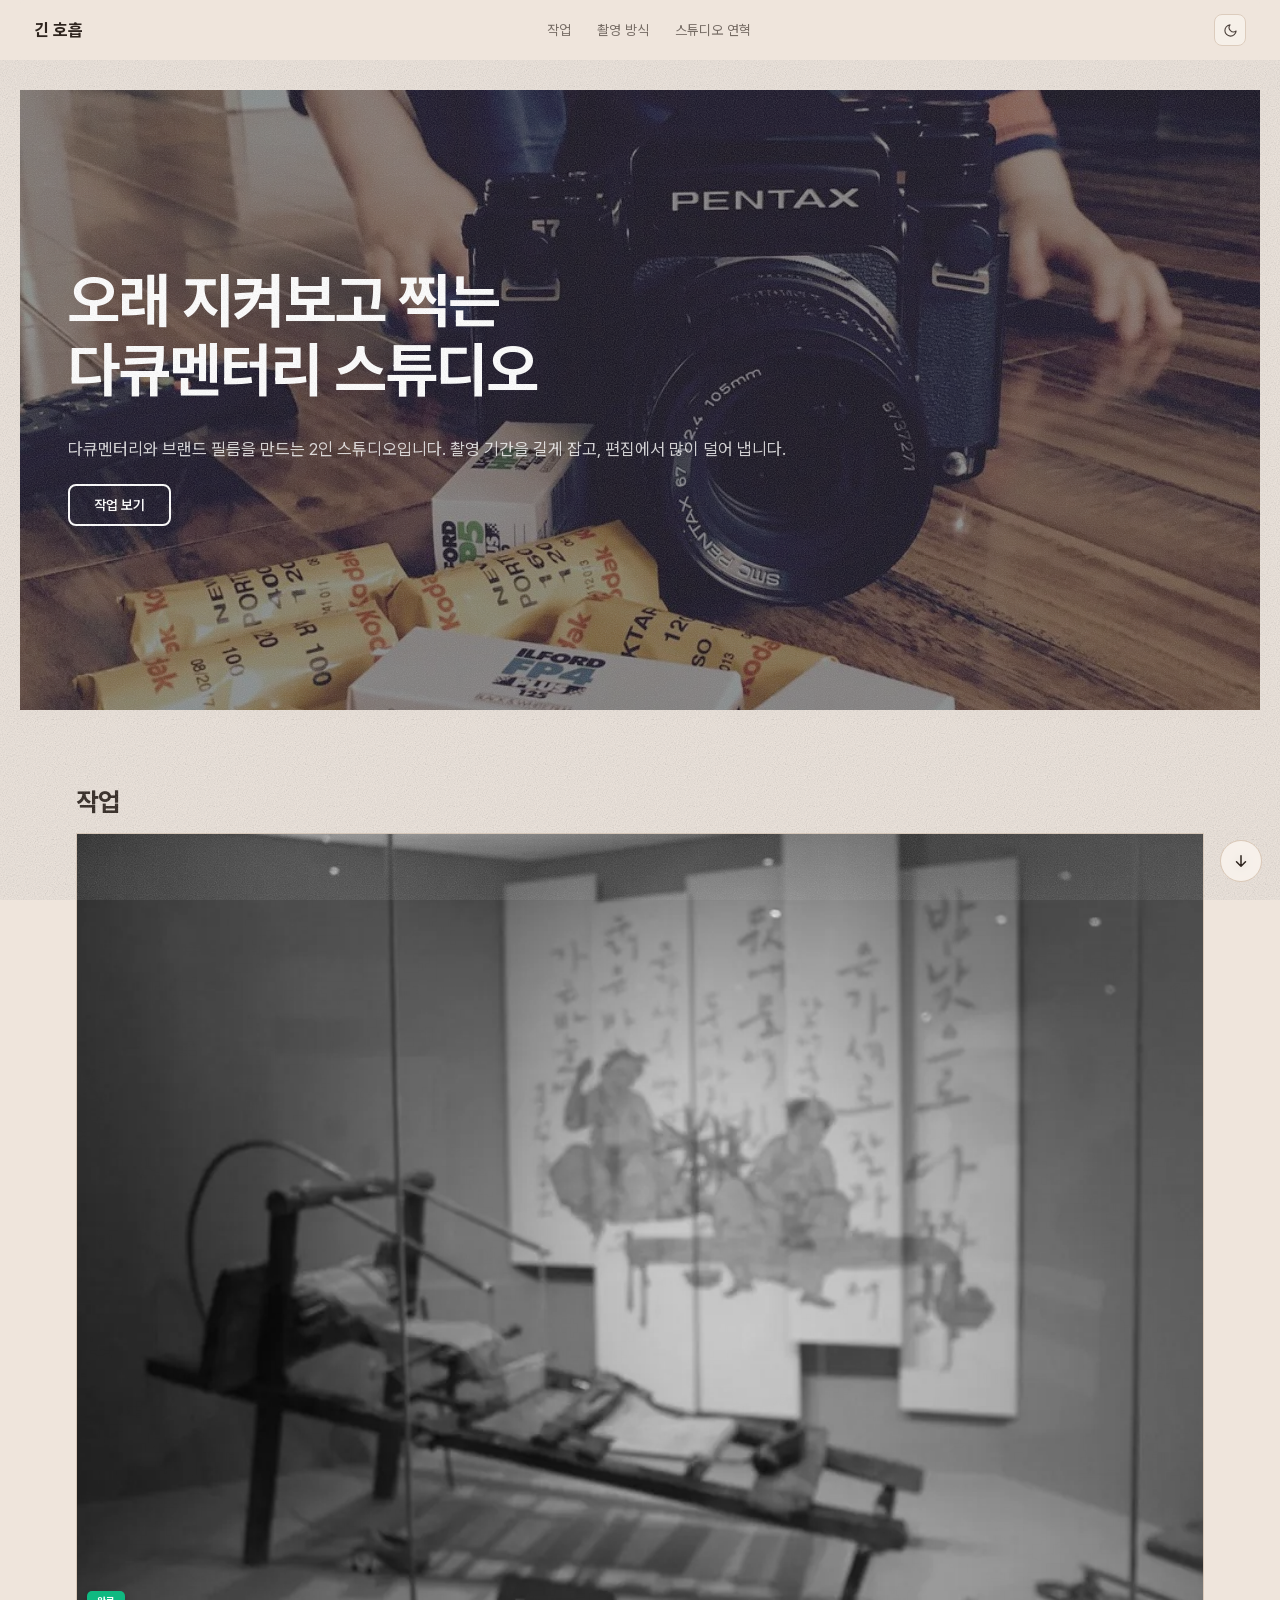
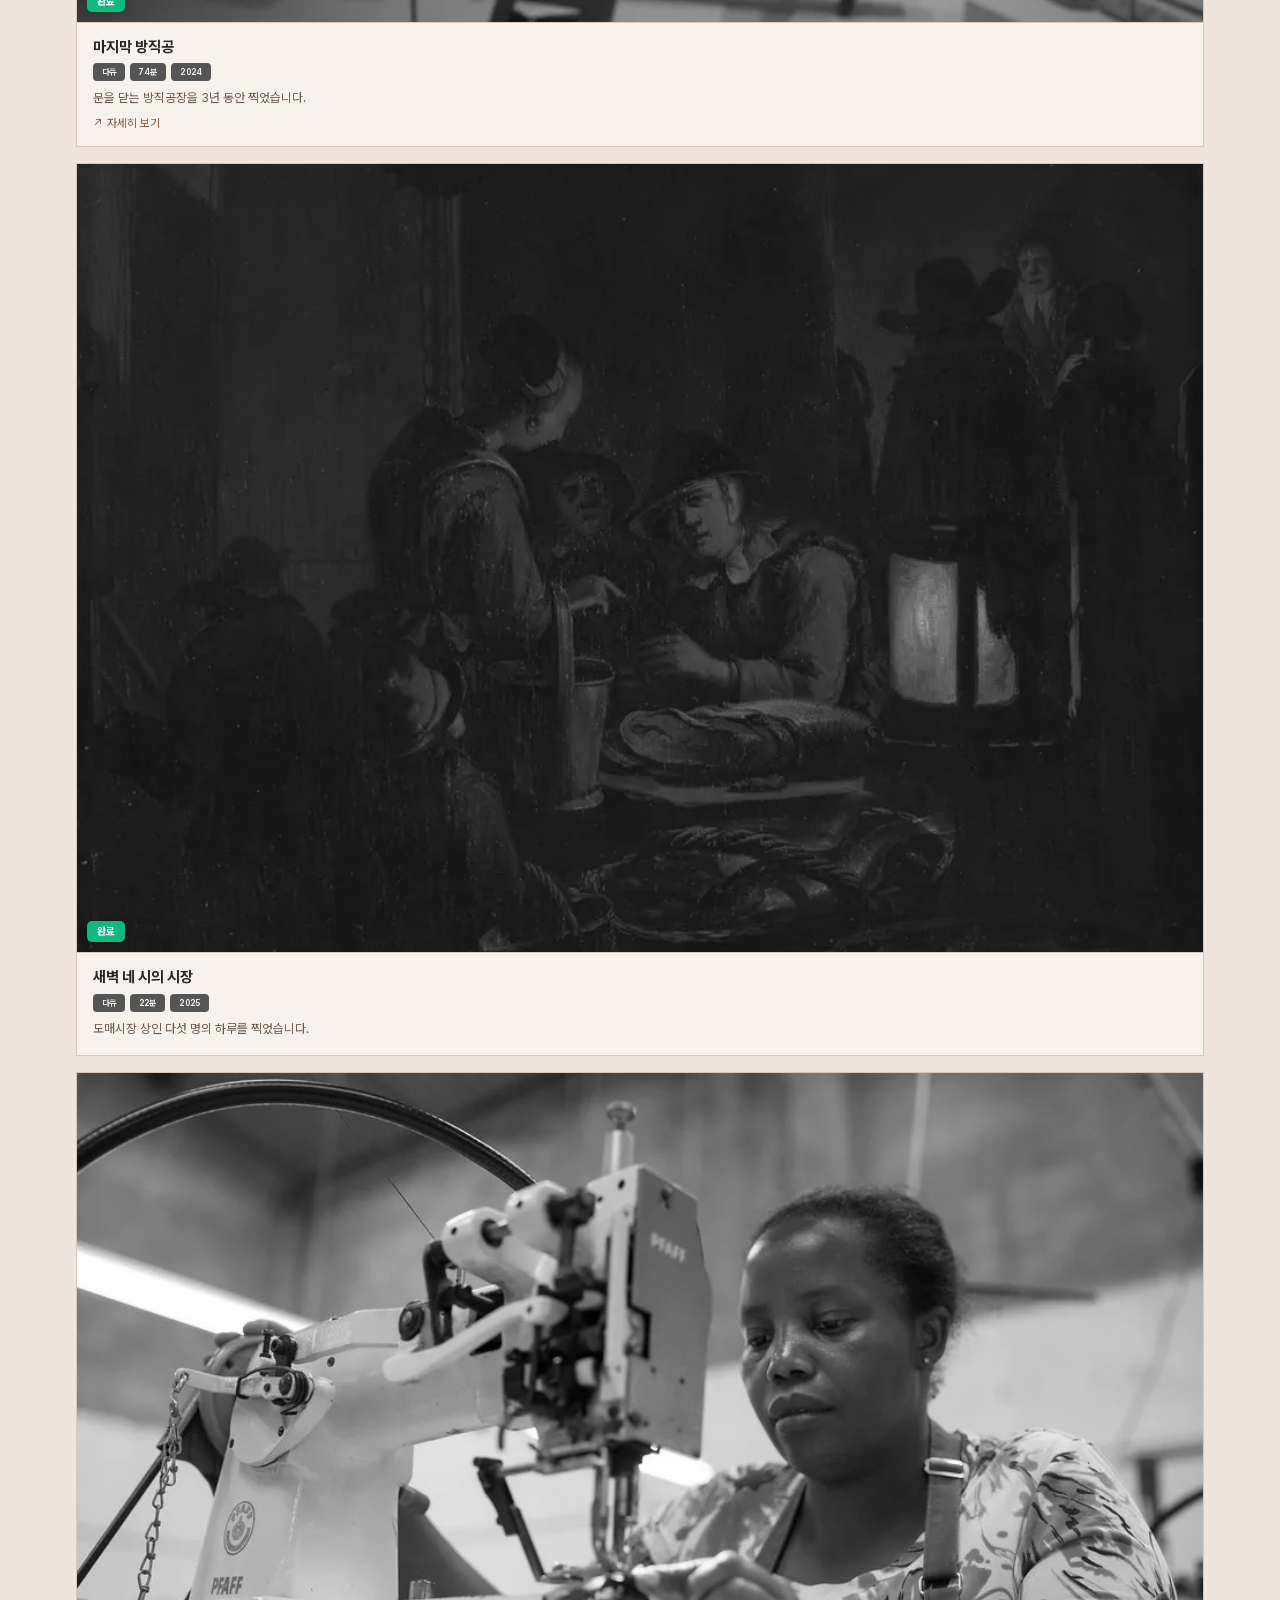
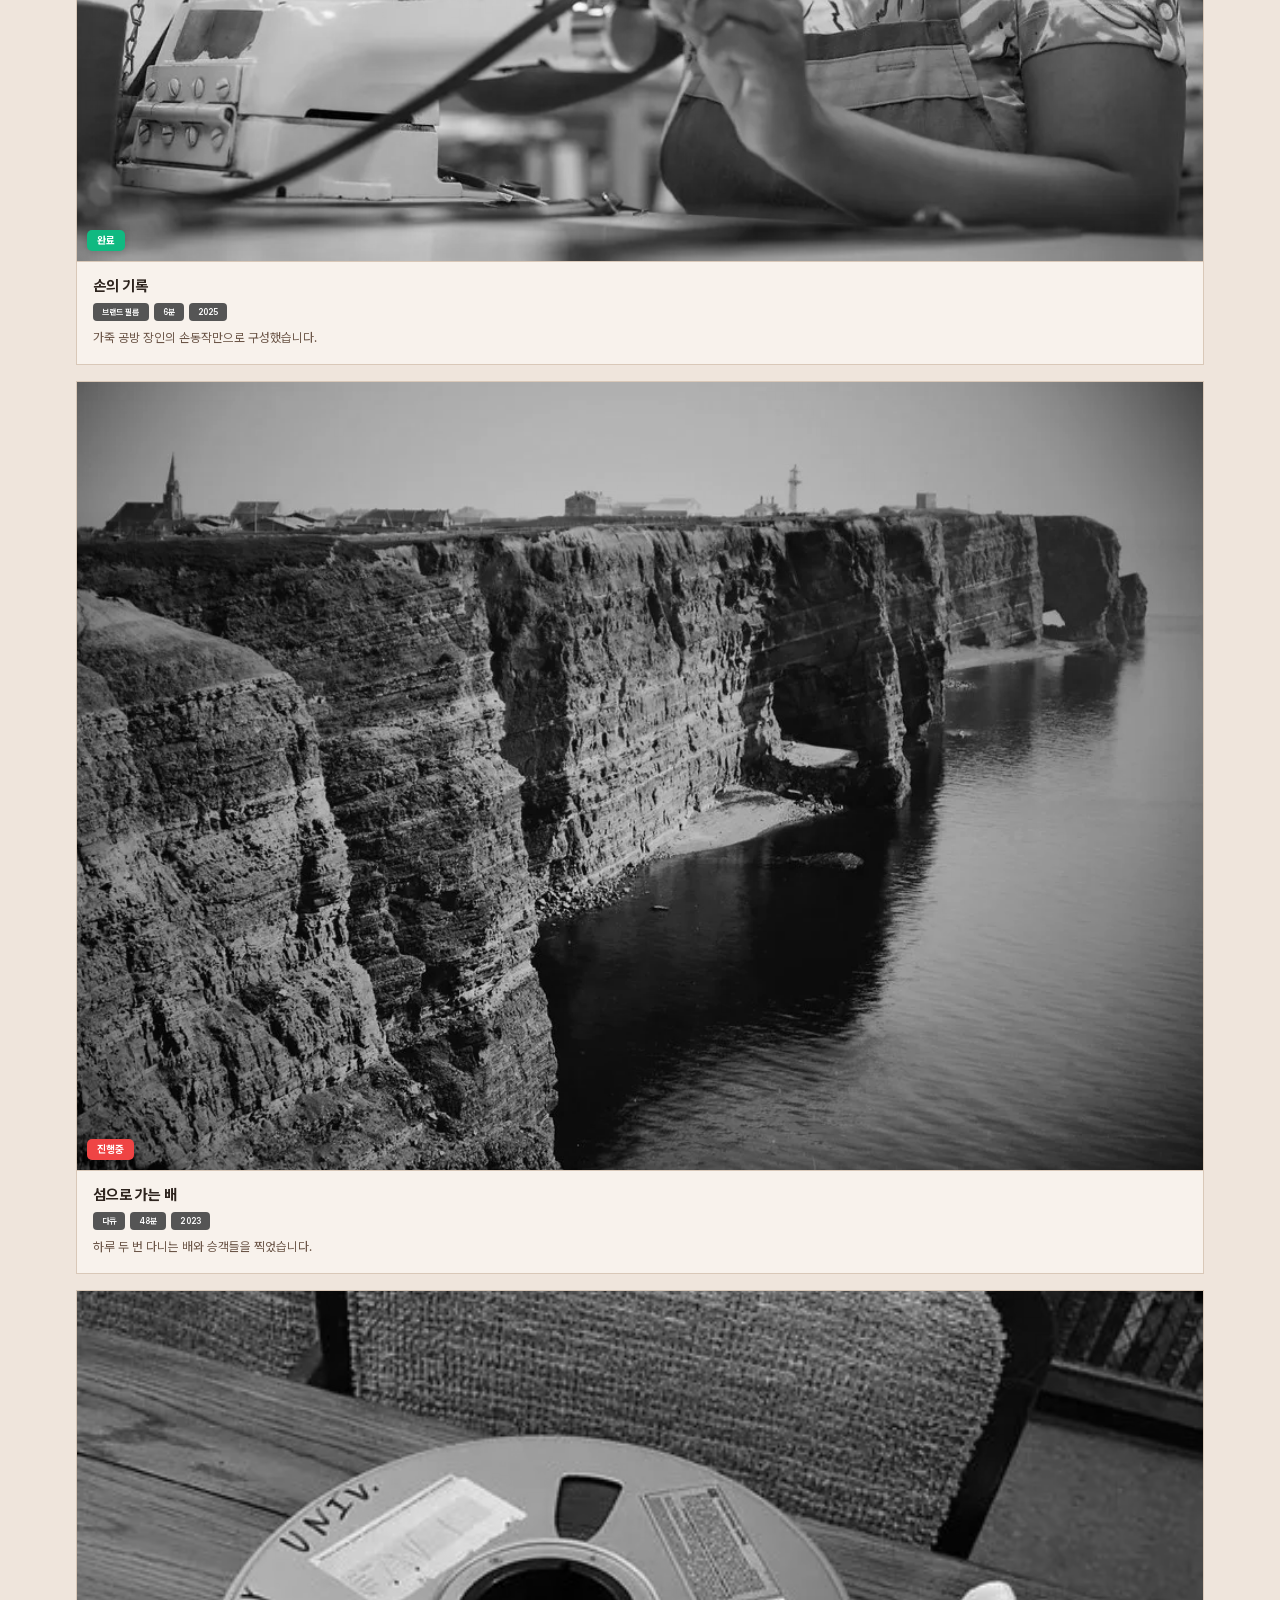
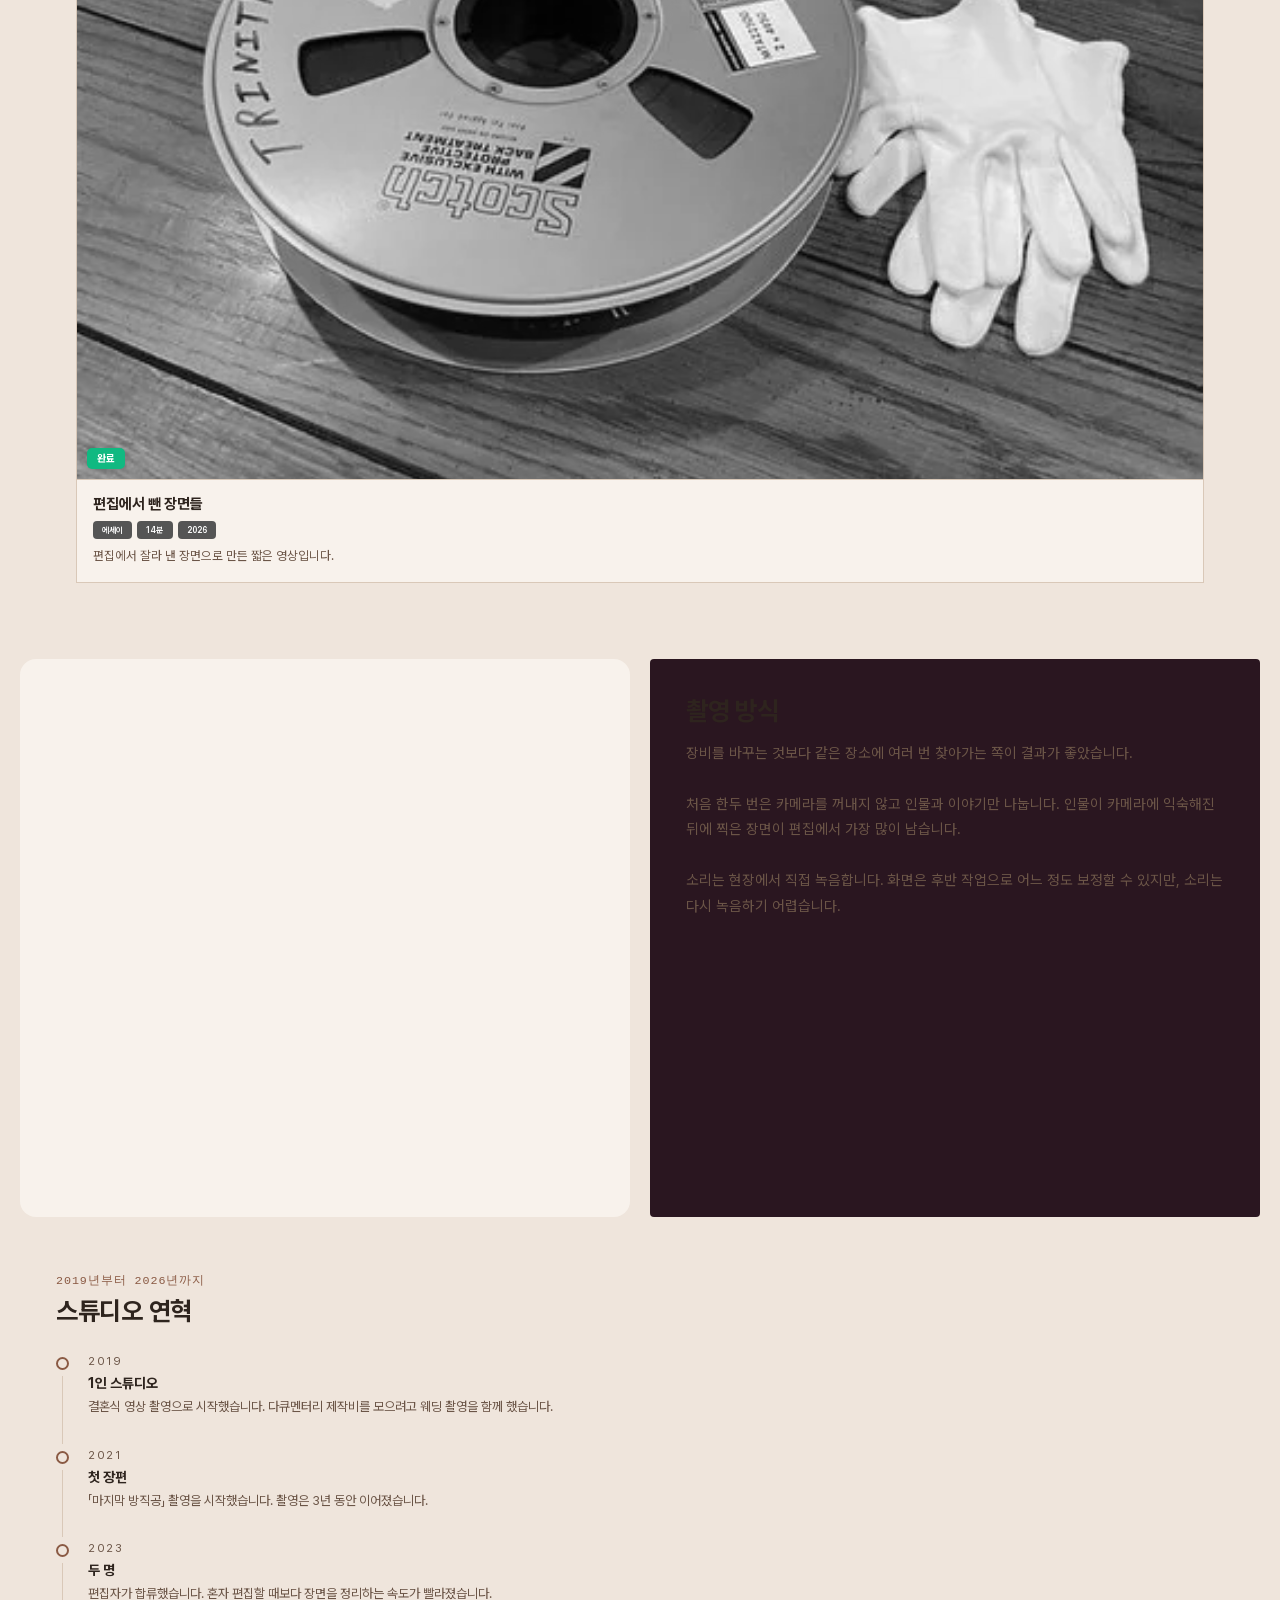
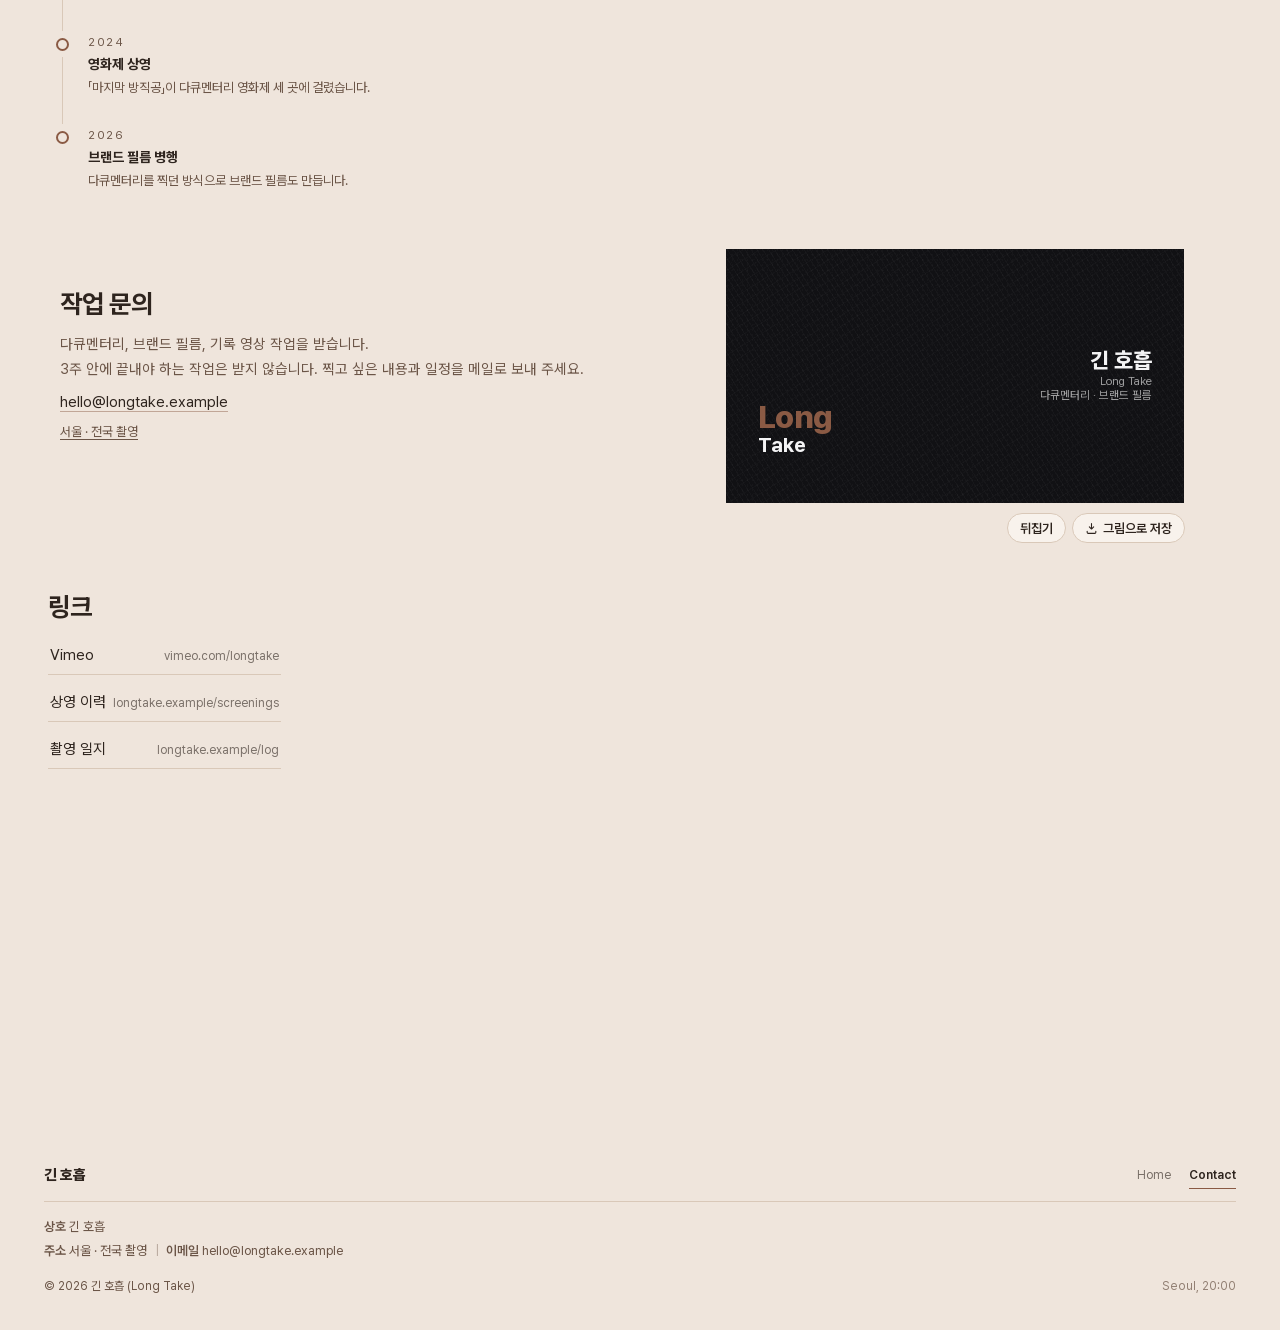
==== commit b64bdbaf: "포메 에디터로 디자인과 문구 다시 작업 포메에서 기존 작업 파일을 불러와 디자인(색 테마·글꼴·움직임·여백)과 문구를 고친 뒤 포메로 다시 내보낸 결과입니다.  Co-Authore" ====
--- a/index.html
+++ b/index.html
@@ -10,128 +10,149 @@
   <meta property="og:description" content="3년을 따라다닌 이야기도 결국 8분으로 줄입니다. 오래 찍고 많이 버리는 영상 스튜디오." />
   <meta name="twitter:card" content="summary" />
   <link rel="icon" href="data:image/svg+xml,%3Csvg%20xmlns%3D%22http%3A%2F%2Fwww.w3.org%2F2000%2Fsvg%22%20viewBox%3D%220%200%2064%2064%22%3E%3Crect%20width%3D%2264%22%20height%3D%2264%22%20rx%3D%2214%22%20fill%3D%22%23b4657a%22%2F%3E%3Ctext%20x%3D%2232%22%20y%3D%2234%22%20text-anchor%3D%22middle%22%20dominant-baseline%3D%22central%22%20font-family%3D%22system-ui%2Csans-serif%22%20font-size%3D%2230%22%20font-weight%3D%22700%22%20fill%3D%22%23fff%22%3ELT%3C%2Ftext%3E%3C%2Fsvg%3E" />
+  <script type="application/ld+json">{"@context":"https://schema.org","@type":"LocalBusiness","name":"긴 호흡 — 다큐멘터리 · 브랜드 필름","description":"3년을 따라다닌 이야기도 결국 8분으로 줄입니다. 오래 찍고 많이 버리는 영상 스튜디오.","url":"https://longtake.example/","address":{"@type":"PostalAddress","streetAddress":"서울 · 전국 촬영","addressCountry":"KR"},"email":"hello@longtake.example"}</script>
   <link rel="stylesheet" href="./assets/site.css" />
-  <style>html{scroll-behavior:smooth}.wf-pg{display:block}html,body{background:#fdf2f4}.wf-headbar{position:sticky;top:0;z-index:60;min-height:0!important;padding-top:0!important;padding-bottom:0!important}.wf-headbar .wf__region{position:static!important;align-self:stretch!important;width:100%}.wf-headbar--side{position:fixed;top:10px;bottom:10px;left:20px;width:240px;padding:0!important;overflow:auto}.wf-headbar--side .wf__region{height:100%}.wf-pg{scroll-margin-top:70px}</style>
+  <style>@view-transition { navigation: auto; }</style>
+  <style>html{scroll-behavior:smooth}.wf-pg{display:block}html,body{background:#efe5dc}.wf-headbar{position:sticky;top:0;z-index:60;min-height:0!important;padding-top:0!important;padding-bottom:0!important}.wf-headbar--still{position:static}.wf-footbar{min-height:0!important;padding-top:0!important}.wf-headbar .wf__region{position:static!important;align-self:stretch!important;width:100%}.wf-headbar--side{position:fixed;top:10px;bottom:10px;left:20px;width:240px;padding:0!important;overflow:auto}.wf-headbar--side .wf__region{height:100%}@media (max-width:760px){.wf-headbar--side{position:static;top:auto;bottom:auto;left:auto;width:auto;overflow:visible;margin:10px 20px 0}.wf-headbar--side .wf__region{height:auto}}.wf-pg{scroll-margin-top:70px}</style>
 </head>
 <body>
-  <div class="wf-page wf-headbar" style="font-family:'Inter', -apple-system, 'Segoe UI', 'Malgun Gothic', 'Apple SD Gothic Neo', 'Noto Sans KR', system-ui, sans-serif;background:#fdf2f4;--wf-bg:#fdf2f4;--wf-text:#3f0d1c;color:#3f0d1c;--wf-surface:#ffffff;--wf-line:#f3d3da;--wf-muted:#88304a;--wf-accent:#e11d48;--wf-max:1240px;padding:10px 20px;--fx-dot-color:#fb7185;--fx-star-color:#88304a;--fx-char-color:#3f0d1c;--wfm-bg:#101116;--wfm-text:#eceef4;--wfm-surface:#181a22;--wfm-line:#2a2d38;--wfm-muted:#a6aab8;gap:20px"><div class="wf__region is-sticky" data-hide-scroll="" style="grid-column:1 / span 12;grid-row:1;min-height:0px;border-radius:4px;border-width:1px;border-color:var(--wf-line, currentColor);padding:min(14px, 6vw)">
+  <div class="wf-page wf-headbar" style="font-family:'Pretendard', -apple-system, 'Segoe UI', 'Malgun Gothic', 'Apple SD Gothic Neo', 'Noto Sans KR', system-ui, sans-serif;background:#efe5dc;--wf-bg:#efe5dc;--wf-text:#2e241e;color:#2e241e;--wf-surface:#f8f2ec;--wf-line:#d9c8b8;--wf-muted:#6b5547;--wf-accent:#8a5a44;--wf-max:1240px;padding:10px 20px;--fx-dot-color:#b49a86;--fx-star-color:#6b5547;--fx-char-color:#2e241e;--enter-at:2%;--wfm-bg:#101116;--wfm-text:#eceef4;--wfm-surface:#181a22;--wfm-line:#2a2d38;--wfm-muted:#a6aab8;gap:20px"><div class="wf__region is-sticky" data-enter="up" data-hide-scroll="" style="grid-column:1 / span 12;grid-row:1;min-height:0px;border-radius:4px;border-width:0px;padding:min(14px, 6vw)">
       <div class="wf-bar" style="justify-content:space-between">
         <span class="wf-bar__logo">긴 호흡</span>
         <nav class="wf-nav">
-        <a href="#%EB%A7%8C%EB%93%A0-%EA%B2%83%EB%93%A4" class="wf-nav__item">만든 것들</a>
-        <a href="#%EC%9E%A5%EB%B9%84%EB%B3%B4%EB%8B%A4-%EC%8B%9C%EA%B0%84" class="wf-nav__item">장비보다 시간</a>
+        <a href="#%EC%9E%91%EC%97%85" class="wf-nav__item">작업</a>
+        <a href="#%EC%B4%AC%EC%98%81-%EB%B0%A9%EC%8B%9D" class="wf-nav__item">촬영 방식</a>
+        <a href="#%EC%8A%A4%ED%8A%9C%EB%94%94%EC%98%A4-%EC%97%B0%ED%98%81" class="wf-nav__item">스튜디오 연혁</a>
       </nav>
         
         <button type="button" class="wf-mode" data-mode-toggle aria-label="다크 / 라이트 전환"><svg class="wf-mode__moon" aria-hidden="true" width="15" height="15" viewBox="0 0 24 24" fill="none" stroke="currentColor" stroke-width="1.8" stroke-linecap="round" stroke-linejoin="round"><path d="M21 12.79A9 9 0 1 1 11.21 3 7 7 0 0 0 21 12.79z"/></svg><svg class="wf-mode__sun" aria-hidden="true" width="15" height="15" viewBox="0 0 24 24" fill="none" stroke="currentColor" stroke-width="1.8" stroke-linecap="round" stroke-linejoin="round"><circle cx="12" cy="12" r="4"/><path d="M12 2v2M12 20v2M4.93 4.93l1.41 1.41M17.66 17.66l1.41 1.41M2 12h2M20 12h2M4.93 19.07l1.41-1.41M17.66 6.34l1.41-1.41"/></svg></button>
       </div>
     </div></div>
   <section class="wf-pg" id="pg-0">
-  <div class="wf-page" style="font-family:'Inter', -apple-system, 'Segoe UI', 'Malgun Gothic', 'Apple SD Gothic Neo', 'Noto Sans KR', system-ui, sans-serif;background:#fdf2f4;--wf-bg:#fdf2f4;--wf-text:#3f0d1c;color:#3f0d1c;--wf-surface:#ffffff;--wf-line:#f3d3da;--wf-muted:#88304a;--wf-accent:#e11d48;--wf-max:1240px;padding:10px 20px;--fx-dot-color:#fb7185;--fx-star-color:#88304a;--fx-char-color:#3f0d1c;--wfm-bg:#101116;--wfm-text:#eceef4;--wfm-surface:#181a22;--wfm-line:#2a2d38;--wfm-muted:#a6aab8;gap:20px">
+  <div class="wf-page wf-enter wf-enter--zoom wf-ix" style="font-family:'Pretendard', -apple-system, 'Segoe UI', 'Malgun Gothic', 'Apple SD Gothic Neo', 'Noto Sans KR', system-ui, sans-serif;background:#efe5dc;--wf-bg:#efe5dc;--wf-text:#2e241e;color:#2e241e;--wf-surface:#f8f2ec;--wf-line:#d9c8b8;--wf-muted:#6b5547;--wf-accent:#8a5a44;--wf-max:1240px;padding:10px 20px;--fx-dot-color:#b49a86;--fx-star-color:#6b5547;--fx-char-color:#2e241e;--enter-at:2%;--wfm-bg:#101116;--wfm-text:#eceef4;--wfm-surface:#181a22;--wfm-line:#2a2d38;--wfm-muted:#a6aab8;gap:20px">
     <div class="wf-intro" aria-hidden="true"><b class="wf-intro__name">긴 호흡 — 다큐멘터리 · 브랜드 필름</b><i class="wf-intro__bar"></i></div>
     <span class="wf-progress" aria-hidden="true"></span>
     <span class="wf-grain" style="opacity:0.22" aria-hidden="true"></span>
     <div class="wf" style="grid-template-columns:minmax(0, 1fr) minmax(0, 1fr) minmax(0, 1fr) minmax(0, 1fr) minmax(0, 1fr) minmax(0, 1fr) minmax(0, 1fr) minmax(0, 1fr) minmax(0, 1fr) minmax(0, 1fr) minmax(0, 1fr) minmax(0, 1fr);grid-template-rows:auto 1fr auto;gap:20px">
     
-    <section class="wf__region is-freeitems" style="grid-column:1 / span 12;grid-row:2;align-self:center;min-height:620px;--fi1x:0%;--fi1y:24.5%;--fi2x:0%;--fi2y:57.5%;--fi3x:0%;--fi3y:66%;border-radius:0px;border-width:0px;border-color:var(--wf-line, currentColor);padding:min(48px, 6vw);background-image:linear-gradient(rgba(0,0,0,0.45),rgba(0,0,0,0.45)), url('./assets/images/imgmsdb0vkxw.webp');background-size:cover;background-position:center;background-repeat:no-repeat">
+    <section class="wf__region is-freeitems" data-enter="up" style="grid-column:1 / span 12;grid-row:2;align-self:center;min-height:620px;--fi1x:0%;--fi1y:24.5%;--fi2x:0%;--fi2y:57.5%;--fi3x:0%;--fi3y:66%;border-radius:0px;border-width:0px;padding:min(48px, 6vw);background-image:linear-gradient(rgba(0,0,0,0.45),rgba(0,0,0,0.45)), url('./assets/images/imgmsdb0vkxw.webp');background-size:cover;background-position:center;background-repeat:no-repeat;color:#fff;--wf-text:#fff;--wf-muted:rgba(255,255,255,0.82);--wf-btn-ring:rgba(255,255,255,0.9);--wf-btn-ink:#fff">
       <div class="wf-hero" style="align-items:flex-start;text-align:left">
         
-        <h1 class="wf-hero__title" style="font-size:clamp(1.9em, 8.5vw, calc(1.25 * 3.2em))">3년을 따라다닌 이야기도<br />결국 8분으로 줄입니다</h1>
-        <p class="wf-hero__sub">다큐멘터리와 브랜드 필름을 만듭니다. 오래 찍고 많이 버립니다. 남긴 8분보다 버린 40시간에서 더 배웁니다.</p>
-        <a class="wf-btn" style="background:transparent;border:2px solid var(--wf-accent);color:var(--wf-accent);border-radius:8px" href="#contact">작업 보기</a>
-      </div>
-    </section>
-    <section class="wf__region" id="만든-것들" style="grid-column:1 / span 12;grid-row:3;min-height:0px;border-radius:4px;border-width:1px;border-color:var(--wf-line, currentColor);padding:min(56px, 6vw)" data-fx="preview reveal parallax" data-fx-hover-preview-width="240" data-fx-hover-preview-speed="0.16" data-fx-hover-preview-offset-x="24" data-fx-hover-preview-offset-y="-20" data-fx-hover-preview-rotate="3" data-fx-scroll-reveal-preset="rise" data-fx-scroll-reveal-duration="700" data-fx-scroll-reveal-delay="0" data-fx-scroll-reveal-distance="28" data-fx-scroll-reveal-rotate="22" data-fx-scroll-reveal-scale="0.92" data-fx-scroll-reveal-threshold="0.15" data-fx-scroll-reveal-repeat="false" data-fx-parallax-layers-mouse="true" data-fx-parallax-layers-mouse-strength="26" data-fx-parallax-layers-scroll="true" data-fx-parallax-layers-scroll-strength="70" data-fx-parallax-layers-depth="0" data-fx-parallax-layers-perspective="1200" data-fx-parallax-layers-speed="9">
-      <div class="wf-gal is-gray">
-        <h2 class="wf-sec__title">만든 것들</h2>
+        <h1 class="wf-hero__title" style="font-size:clamp(1.9em, 8.5vw, calc(1.25 * 3.2em))">오래 지켜보고 찍는<br />다큐멘터리 스튜디오</h1>
+        <p class="wf-hero__sub">다큐멘터리와 브랜드 필름을 만드는 2인 스튜디오입니다. 촬영 기간을 길게 잡고, 편집에서 많이 덜어 냅니다.</p>
+        <a class="wf-btn" style="background:transparent;border:2px solid var(--wf-btn-ink, var(--wf-accent));color:var(--wf-btn-ink, var(--wf-accent));box-shadow:none;border-radius:8px" href="#contact">작업 보기</a>
+      </div>
+    </section>
+    <section class="wf__region" id="작업" data-enter="up" style="grid-column:1 / span 12;grid-row:3;min-height:0px;border-radius:4px;border-width:0px;padding:min(56px, 6vw)" data-fx="preview reveal parallax" data-fx-hover-preview-width="240" data-fx-hover-preview-speed="0.16" data-fx-hover-preview-offset-x="24" data-fx-hover-preview-offset-y="-20" data-fx-hover-preview-rotate="3" data-fx-scroll-reveal-preset="rise" data-fx-scroll-reveal-duration="700" data-fx-scroll-reveal-delay="0" data-fx-scroll-reveal-distance="28" data-fx-scroll-reveal-rotate="22" data-fx-scroll-reveal-scale="0.92" data-fx-scroll-reveal-threshold="0.15" data-fx-scroll-reveal-repeat="false" data-fx-parallax-layers-mouse="true" data-fx-parallax-layers-mouse-strength="26" data-fx-parallax-layers-scroll="true" data-fx-parallax-layers-scroll-strength="70" data-fx-parallax-layers-depth="0" data-fx-parallax-layers-perspective="1200" data-fx-parallax-layers-speed="9">
+      <div class="wf-gal is-gray is-phone2">
+        <h2 class="wf-sec__title">작업</h2>
+        
+        
         <div class="wf-gal__grid" style="grid-template-columns:repeat(1, minmax(0, 1fr))">
-          <a class="wf-card has-detail" href="#detail-c-1"><span class="wf-card__thumb" style="padding-bottom:70%"><img class="wf-card__img" src="./assets/images/imgmsd9j2du2.webp" alt="Korean Culture: Weaving Loom" loading="lazy" style="object-fit:cover" /><span class="wf-card__status" style="--st-bg:#10b981;--st-fg:#ffffff">완료</span></span><span class="wf-card__body">
+          <a class="wf-card has-detail" href="#detail-p0-c-1"><span class="wf-card__thumb" style="padding-bottom:70%"><img class="wf-card__img" src="./assets/images/imgmsd9j2du2.webp" alt="전통 베틀" loading="lazy" decoding="async" style="object-fit:cover" /><span class="wf-card__status" style="--st-bg:#10b981;--st-fg:#ffffff">완료</span></span><span class="wf-card__body">
               
               <b class="wf-card__title">마지막 방직공</b>
               <span class="wf-card__stack wf-card__stack--badges"><span class="wf-tag wf-tag--badge" style="--bdg-bg:#555555;--bdg-fg:#ffffff">다큐</span><span class="wf-tag wf-tag--badge" style="--bdg-bg:#555555;--bdg-fg:#ffffff">74분</span><span class="wf-tag wf-tag--badge" style="--bdg-bg:#555555;--bdg-fg:#ffffff">2024</span></span>
-              <span class="wf-card__desc">문 닫는 방직공장에서 3년을 찍었습니다.</span>
-              <span class="wf-card__link">↗ 링크</span>
-            </span></a>
-          <a class="wf-card has-detail" href="#detail-c-2"><span class="wf-card__thumb" style="padding-bottom:70%"><img class="wf-card__img" src="./assets/images/imgmsd9im1u1.webp" alt="Fish market night (1640 -" loading="lazy" style="object-fit:cover" /><span class="wf-card__status" style="--st-bg:#10b981;--st-fg:#ffffff">완료</span></span><span class="wf-card__body">
+              <span class="wf-card__desc">문을 닫는 방직공장을 3년 동안 찍었습니다.</span>
+              
+              <span class="wf-card__link">↗ 자세히 보기</span>
+              
+            </span></a>
+          <a class="wf-card has-detail" href="#detail-p0-c-2"><span class="wf-card__thumb" style="padding-bottom:70%"><img class="wf-card__img" src="./assets/images/imgmsd9im1u1.webp" alt="밤 시장 풍경" loading="lazy" decoding="async" style="object-fit:cover" /><span class="wf-card__status" style="--st-bg:#10b981;--st-fg:#ffffff">완료</span></span><span class="wf-card__body">
               
               <b class="wf-card__title">새벽 네 시의 시장</b>
               <span class="wf-card__stack wf-card__stack--badges"><span class="wf-tag wf-tag--badge" style="--bdg-bg:#555555;--bdg-fg:#ffffff">다큐</span><span class="wf-tag wf-tag--badge" style="--bdg-bg:#555555;--bdg-fg:#ffffff">22분</span><span class="wf-tag wf-tag--badge" style="--bdg-bg:#555555;--bdg-fg:#ffffff">2025</span></span>
-              <span class="wf-card__desc">도매시장 상인 다섯 명의 하루.</span>
-              
-            </span></a>
-          <a class="wf-card has-detail" href="#detail-c-3"><span class="wf-card__thumb" style="padding-bottom:70%"><img class="wf-card__img" src="./assets/images/imgmsd9j7a93.webp" alt="2015_09_24_Luxury_Leather_Africa_JPEG_RESIZED_0020" loading="lazy" style="object-fit:cover" /><span class="wf-card__status" style="--st-bg:#10b981;--st-fg:#ffffff">완료</span></span><span class="wf-card__body">
+              <span class="wf-card__desc">도매시장 상인 다섯 명의 하루를 찍었습니다.</span>
+              
+              
+              
+            </span></a>
+          <a class="wf-card has-detail" href="#detail-p0-c-3"><span class="wf-card__thumb" style="padding-bottom:70%"><img class="wf-card__img" src="./assets/images/imgmsd9j7a93.webp" alt="가죽을 다듬는 손" loading="lazy" decoding="async" style="object-fit:cover" /><span class="wf-card__status" style="--st-bg:#10b981;--st-fg:#ffffff">완료</span></span><span class="wf-card__body">
               
               <b class="wf-card__title">손의 기록</b>
               <span class="wf-card__stack wf-card__stack--badges"><span class="wf-tag wf-tag--badge" style="--bdg-bg:#555555;--bdg-fg:#ffffff">브랜드 필름</span><span class="wf-tag wf-tag--badge" style="--bdg-bg:#555555;--bdg-fg:#ffffff">6분</span><span class="wf-tag wf-tag--badge" style="--bdg-bg:#555555;--bdg-fg:#ffffff">2025</span></span>
-              <span class="wf-card__desc">가죽 공방의 손동작만으로 구성했습니다.</span>
-              
-            </span></a>
-          <a class="wf-card has-detail" href="#detail-c-4"><span class="wf-card__thumb" style="padding-bottom:70%"><img class="wf-card__img" src="./assets/images/imgmsd9juha4.webp" alt="Historical photograph Helgoland - Oberland 1895" loading="lazy" style="object-fit:cover" /><span class="wf-card__status" style="--st-bg:#ef4444;--st-fg:#ffffff">진행중</span></span><span class="wf-card__body">
+              <span class="wf-card__desc">가죽 공방 장인의 손동작만으로 구성했습니다.</span>
+              
+              
+              
+            </span></a>
+          <a class="wf-card has-detail" href="#detail-p0-c-4"><span class="wf-card__thumb" style="padding-bottom:70%"><img class="wf-card__img" src="./assets/images/imgmsd9juha4.webp" alt="섬마을의 옛 사진" loading="lazy" decoding="async" style="object-fit:cover" /><span class="wf-card__status" style="--st-bg:#ef4444;--st-fg:#ffffff">진행중</span></span><span class="wf-card__body">
               
               <b class="wf-card__title">섬으로 가는 배</b>
               <span class="wf-card__stack wf-card__stack--badges"><span class="wf-tag wf-tag--badge" style="--bdg-bg:#555555;--bdg-fg:#ffffff">다큐</span><span class="wf-tag wf-tag--badge" style="--bdg-bg:#555555;--bdg-fg:#ffffff">48분</span><span class="wf-tag wf-tag--badge" style="--bdg-bg:#555555;--bdg-fg:#ffffff">2023</span></span>
-              <span class="wf-card__desc">하루 두 번 다니는 배와 승객들.</span>
-              
-            </span></a>
-          <a class="wf-card has-detail" href="#detail-c-5"><span class="wf-card__thumb" style="padding-bottom:70%"><img class="wf-card__img" src="./assets/images/imgmsd9kdl15.webp" alt="Film Reel- Lily Brennan" loading="lazy" style="object-fit:cover" /><span class="wf-card__status" style="--st-bg:#10b981;--st-fg:#ffffff">완료</span></span><span class="wf-card__body">
-              
-              <b class="wf-card__title">버린 40시간</b>
+              <span class="wf-card__desc">하루 두 번 다니는 배와 승객들을 찍었습니다.</span>
+              
+              
+              
+            </span></a>
+          <a class="wf-card has-detail" href="#detail-p0-c-5"><span class="wf-card__thumb" style="padding-bottom:70%"><img class="wf-card__img" src="./assets/images/imgmsd9kdl15.webp" alt="필름 릴" loading="lazy" decoding="async" style="object-fit:cover" /><span class="wf-card__status" style="--st-bg:#10b981;--st-fg:#ffffff">완료</span></span><span class="wf-card__body">
+              
+              <b class="wf-card__title">편집에서 뺀 장면들</b>
               <span class="wf-card__stack wf-card__stack--badges"><span class="wf-tag wf-tag--badge" style="--bdg-bg:#555555;--bdg-fg:#ffffff">에세이</span><span class="wf-tag wf-tag--badge" style="--bdg-bg:#555555;--bdg-fg:#ffffff">14분</span><span class="wf-tag wf-tag--badge" style="--bdg-bg:#555555;--bdg-fg:#ffffff">2026</span></span>
-              <span class="wf-card__desc">편집에서 잘라낸 장면들로 만든 짧은 영상.</span>
-              
-            </span></a>
-        </div>
-        <div class="wf-detail" id="detail-c-1">
-            <a class="wf-detail__scrim" href="#!" aria-label="닫기"></a>
-            <div class="wf-detail__box">
-              <a class="wf-detail__close" href="#!" aria-label="닫기">✕</a>
-              <img class="wf-detail__img" src="./assets/images/imgmsd9j2du2.webp" alt="Korean Culture: Weaving Loom" loading="lazy" style="object-fit:cover" />
+              <span class="wf-card__desc">편집에서 잘라 낸 장면으로 만든 짧은 영상입니다.</span>
+              
+              
+              
+            </span></a>
+        </div>
+        
+        <div class="wf-detail" id="detail-p0-c-1">
+            <a class="wf-detail__scrim" href="#!" aria-label="닫기"></a>
+            <div class="wf-detail__box">
+              <a class="wf-detail__close" href="#!" aria-label="닫기">✕</a>
+              <img class="wf-detail__img" src="./assets/images/imgmsd9j2du2.webp" alt="전통 베틀" loading="lazy" decoding="async" style="object-fit:cover" />
               <b class="wf-detail__title">마지막 방직공</b>
               <span class="wf-card__stack">다큐 · 74분 · 2024</span>
-              <p class="wf-detail__body">촬영 40시간 · 편집본 74분.<br />어려웠던 것: 인물이 카메라를 계속 의식했습니다. 6개월간 카메라 없이 찾아가기만 했습니다.<br />배운 것: 좋은 장면은 기다림의 부산물이었습니다.</p>
-              <a class="wf-card__link" href="https://github.com/" target="_blank" rel="noreferrer noopener">↗ 링크 열기</a>
-            </div>
-          </div>
-        <div class="wf-detail" id="detail-c-2">
-            <a class="wf-detail__scrim" href="#!" aria-label="닫기"></a>
-            <div class="wf-detail__box">
-              <a class="wf-detail__close" href="#!" aria-label="닫기">✕</a>
-              <img class="wf-detail__img" src="./assets/images/imgmsd9im1u1.webp" alt="Fish market night (1640 -" loading="lazy" style="object-fit:cover" />
+              <p class="wf-detail__body">촬영 40시간 · 편집본 74분.<br />어려웠던 것: 인물이 카메라를 계속 의식했습니다. 그래서 6개월 동안은 카메라 없이 찾아가기만 했습니다.<br />배운 것: 인물이 카메라에 익숙해질 때까지 기다리면 쓸 수 있는 장면이 많아졌습니다.</p>
+              
+              <a class="wf-card__link" href="https://github.com/" target="_blank" rel="noreferrer noopener">↗ 자세히 보기</a>
+            </div>
+          </div>
+        <div class="wf-detail" id="detail-p0-c-2">
+            <a class="wf-detail__scrim" href="#!" aria-label="닫기"></a>
+            <div class="wf-detail__box">
+              <a class="wf-detail__close" href="#!" aria-label="닫기">✕</a>
+              <img class="wf-detail__img" src="./assets/images/imgmsd9im1u1.webp" alt="밤 시장 풍경" loading="lazy" decoding="async" style="object-fit:cover" />
               <b class="wf-detail__title">새벽 네 시의 시장</b>
               <span class="wf-card__stack">다큐 · 22분 · 2025</span>
-              <p class="wf-detail__body">촬영 12일 · 다섯 대 동시 촬영.<br />어려웠던 것: 조명을 쓸 수 없어 ISO를 12800까지 올렸습니다. 노이즈를 살리는 쪽으로 방향을 바꿨습니다.<br />배운 것: 제약이 톤을 정해 주기도 합니다.</p>
-              
-            </div>
-          </div>
-        <div class="wf-detail" id="detail-c-3">
-            <a class="wf-detail__scrim" href="#!" aria-label="닫기"></a>
-            <div class="wf-detail__box">
-              <a class="wf-detail__close" href="#!" aria-label="닫기">✕</a>
-              <img class="wf-detail__img" src="./assets/images/imgmsd9j7a93.webp" alt="2015_09_24_Luxury_Leather_Africa_JPEG_RESIZED_0020" loading="lazy" style="object-fit:cover" />
+              <p class="wf-detail__body">촬영 12일 · 카메라 다섯 대로 동시 촬영.<br />어려웠던 것: 조명을 쓸 수 없어서 ISO를 12800까지 올렸습니다. 노이즈를 없애는 대신 화면 질감으로 살렸습니다.<br />배운 것: 촬영 조건 때문에 생긴 노이즈가 영상의 분위기를 정하기도 했습니다.</p>
+              
+              
+            </div>
+          </div>
+        <div class="wf-detail" id="detail-p0-c-3">
+            <a class="wf-detail__scrim" href="#!" aria-label="닫기"></a>
+            <div class="wf-detail__box">
+              <a class="wf-detail__close" href="#!" aria-label="닫기">✕</a>
+              <img class="wf-detail__img" src="./assets/images/imgmsd9j7a93.webp" alt="가죽을 다듬는 손" loading="lazy" decoding="async" style="object-fit:cover" />
               <b class="wf-detail__title">손의 기록</b>
               <span class="wf-card__stack">브랜드 필름 · 6분 · 2025</span>
-              <p class="wf-detail__body">얼굴 없이 손만 나옵니다.<br />어려웠던 것: 대사가 없어 리듬을 소리로만 만들어야 했습니다. 편집을 열한 번 갈아엎었습니다.<br />배운 것: 소리가 편집의 뼈대였습니다.</p>
-              
-            </div>
-          </div>
-        <div class="wf-detail" id="detail-c-4">
-            <a class="wf-detail__scrim" href="#!" aria-label="닫기"></a>
-            <div class="wf-detail__box">
-              <a class="wf-detail__close" href="#!" aria-label="닫기">✕</a>
-              <img class="wf-detail__img" src="./assets/images/imgmsd9juha4.webp" alt="Historical photograph Helgoland - Oberland 1895" loading="lazy" style="object-fit:cover" />
+              <p class="wf-detail__body">얼굴 없이 손만 나옵니다.<br />어려웠던 것: 대사가 없어서 장면의 리듬을 소리로만 만들어야 했습니다. 편집을 열한 번 다시 했습니다.<br />배운 것: 대사가 없는 영상은 소리를 먼저 정하고 편집하는 편이 빨랐습니다.</p>
+              
+              
+            </div>
+          </div>
+        <div class="wf-detail" id="detail-p0-c-4">
+            <a class="wf-detail__scrim" href="#!" aria-label="닫기"></a>
+            <div class="wf-detail__box">
+              <a class="wf-detail__close" href="#!" aria-label="닫기">✕</a>
+              <img class="wf-detail__img" src="./assets/images/imgmsd9juha4.webp" alt="섬마을의 옛 사진" loading="lazy" decoding="async" style="object-fit:cover" />
               <b class="wf-detail__title">섬으로 가는 배</b>
               <span class="wf-card__stack">다큐 · 48분 · 2023</span>
-              <p class="wf-detail__body">촬영 8개월 · 22회 승선.<br />어려웠던 것: 배 위 흔들림 때문에 짐벌이 무용지물이었습니다. 결국 고정 삼각대와 롱테이크로 갔습니다.<br />배운 것: 안 되는 장비를 붙잡기보다 방식을 바꾸는 게 빨랐습니다.</p>
-              
-            </div>
-          </div>
-        <div class="wf-detail" id="detail-c-5">
-            <a class="wf-detail__scrim" href="#!" aria-label="닫기"></a>
-            <div class="wf-detail__box">
-              <a class="wf-detail__close" href="#!" aria-label="닫기">✕</a>
-              <img class="wf-detail__img" src="./assets/images/imgmsd9kdl15.webp" alt="Film Reel- Lily Brennan" loading="lazy" style="object-fit:cover" />
-              <b class="wf-detail__title">버린 40시간</b>
+              <p class="wf-detail__body">촬영 8개월 · 22회 승선.<br />어려웠던 것: 배가 많이 흔들려서 짐벌로는 안정된 화면이 나오지 않았습니다. 고정 삼각대를 쓰고 롱테이크로 찍었습니다.<br />배운 것: 장비가 맞지 않을 때는 촬영 방식을 바꾸는 편이 빨랐습니다.</p>
+              
+              
+            </div>
+          </div>
+        <div class="wf-detail" id="detail-p0-c-5">
+            <a class="wf-detail__scrim" href="#!" aria-label="닫기"></a>
+            <div class="wf-detail__box">
+              <a class="wf-detail__close" href="#!" aria-label="닫기">✕</a>
+              <img class="wf-detail__img" src="./assets/images/imgmsd9kdl15.webp" alt="필름 릴" loading="lazy" decoding="async" style="object-fit:cover" />
+              <b class="wf-detail__title">편집에서 뺀 장면들</b>
               <span class="wf-card__stack">에세이 · 14분 · 2026</span>
-              <p class="wf-detail__body">본편에 못 들어간 장면만 모았습니다.<br />어려웠던 것: 버릴 이유가 있어 버린 장면들이라 맥락 없이는 지루했습니다. 내레이션을 붙여 살렸습니다.<br />배운 것: 버린 것에도 순서가 있으면 이야기가 됩니다.</p>
+              <p class="wf-detail__body">본편에 들어가지 못한 장면만 모았습니다.<br />어려웠던 것: 맥락 없이 이어 붙이니 지루했습니다. 장면마다 내레이션을 붙였습니다.<br />배운 것: 순서와 설명을 붙이면 뺀 장면으로도 한 편을 만들 수 있었습니다.</p>
+              
               
             </div>
           </div>
@@ -139,57 +160,63 @@
     </section>
     </div>
     <div class="wf wf--row" style="grid-template-columns:repeat(2, minmax(0, 1fr));gap:20px">
-      <div class="wf__region" style="min-height:0px;border-radius:0px;border-width:0px;border-color:var(--wf-line, currentColor);z-index:2;padding:min(0px, 6vw)">
-      <div class="wf-3d fx-model" style="height:min(560px, 62vh)" data-fx-src="./assets/files/videocam.glb" data-fx-environment-image="./assets/images/imgmsd9le1b7.hdr" data-fx-alt="빈티지 비디오 카메라 3D 모델 — 끌어서 돌려 보세요" data-fx-camera-controls="true" data-fx-auto-rotate="true" data-fx-disable-zoom="true" data-fx-disable-pan="true" data-fx-exposure="1" data-fx-shadow-intensity="0.75" data-fx-shadow-softness="1" data-fx-camera-orbit="-30deg 72deg 66%" data-fx-auto-rotate-delay="3000" data-fx-rotation-per-second="18deg" data-fx-autoplay="true" data-fx-interaction-prompt="auto" data-fx-ar="false" data-fx-skybox="true" data-fx-follow="false" data-fx-follow-decay="80" data-fx-follow-yaw="28" data-fx-follow-pitch="10"></div>
-    </div>
-      <section class="wf__region" id="장비보다-시간" style="min-height:0px;border-radius:4px;border-width:1px;border-color:var(--wf-line, currentColor);padding:min(36px, 6vw);background-color:#2a1620">
+      <div class="wf__region" data-enter="left" style="min-height:0px;border-radius:0px;border-width:0px;z-index:2;padding:min(0px, 6vw)">
+      <div class="wf-3d fx-model" style="height:min(560px, 62vh)" data-fx-src="./assets/files/videocam.glb" data-fx-environment-image="./assets/images/imgmsd9le1b7.hdr" data-fx-alt="빈티지 비디오 카메라 3D 모델입니다. 끌어서 돌려 볼 수 있습니다." data-fx-camera-controls="true" data-fx-auto-rotate="true" data-fx-disable-zoom="true" data-fx-disable-pan="true" data-fx-exposure="1" data-fx-shadow-intensity="0.75" data-fx-shadow-softness="1" data-fx-camera-orbit="-30deg 72deg 66%" data-fx-auto-rotate-delay="3000" data-fx-rotation-per-second="18deg" data-fx-autoplay="true" data-fx-interaction-prompt="auto" data-fx-ar="false" data-fx-skybox="true" data-fx-follow="false" data-fx-follow-decay="80" data-fx-follow-yaw="28" data-fx-follow-pitch="10"></div>
+    </div>
+      <section class="wf__region" id="촬영-방식" data-enter="right" style="min-height:0px;border-radius:4px;border-width:0px;padding:min(36px, 6vw);background-color:#2a1620">
       <div class="wf-sec" style="align-items:flex-start">
-        <h2 class="wf-sec__title">장비보다 시간</h2>
+        <h2 class="wf-sec__title">촬영 방식</h2>
         <div class="wf-sec__cols" style="grid-template-columns:repeat(1, minmax(0, 1fr))">
-          <p class="wf-sec__body">좋은 카메라가 좋은 장면을 만들지는 않았습니다. 같은 자리에 몇 번 더 가는 쪽이 늘 이겼습니다.<br /><br />첫 촬영은 카메라를 꺼내지 않습니다. 두 번째도 대개 그렇습니다. 인물이 카메라를 잊을 때까지 기다리는 시간이 편집실에서 가장 크게 돌아옵니다.<br /><br />다만 소리는 타협하지 않습니다. 그림은 나중에 살릴 수 있어도 소리는 못 살립니다.</p>
+          <p class="wf-sec__body">장비를 바꾸는 것보다 같은 장소에 여러 번 찾아가는 쪽이 결과가 좋았습니다.<br /><br />처음 한두 번은 카메라를 꺼내지 않고 인물과 이야기만 나눕니다. 인물이 카메라에 익숙해진 뒤에 찍은 장면이 편집에서 가장 많이 남습니다.<br /><br />소리는 현장에서 직접 녹음합니다. 화면은 후반 작업으로 어느 정도 보정할 수 있지만, 소리는 다시 녹음하기 어렵습니다.</p>
         </div>
         
       </div>
     </section>
     </div>
     <div class="wf wf--row" style="grid-template-columns:repeat(1, minmax(0, 1fr));gap:20px">
-      <section class="wf__region" style="min-height:0px;border-radius:4px;border-width:1px;border-color:var(--wf-line, currentColor);padding:min(36px, 6vw)" data-fx="reveal" data-fx-preset="rise" data-fx-duration="700" data-fx-delay="0" data-fx-distance="24" data-fx-rotate="0" data-fx-scale="0.97" data-fx-threshold="0.15" data-fx-repeat="false">
+      <section class="wf__region" id="스튜디오-연혁" data-enter="up" style="min-height:0px;border-radius:4px;border-width:0px;padding:min(36px, 6vw)" data-fx="reveal" data-fx-preset="rise" data-fx-duration="700" data-fx-delay="0" data-fx-distance="24" data-fx-rotate="0" data-fx-scale="0.97" data-fx-threshold="0.15" data-fx-repeat="false">
       <div class="wf-tl">
-        <span class="wf-tl__eyebrow">2019 → 2026</span>
+        <span class="wf-tl__eyebrow">2019년부터 2026년까지</span>
         <h2 class="wf-tl__title">스튜디오 연혁</h2>
-        <ol class="wf-tl__list"><li class="wf-tl__item"><span class="wf-tl__label">2019</span><b class="wf-tl__head">1인 스튜디오</b><p class="wf-tl__desc">결혼식 영상으로 시작했습니다. 다큐를 찍고 싶어서 돈이 되는 일을 먼저 했습니다.</p></li>
-        <li class="wf-tl__item"><span class="wf-tl__label">2021</span><b class="wf-tl__head">첫 장편</b><p class="wf-tl__desc">「마지막 방직공」 촬영을 시작했습니다. 이때는 끝날 줄 몰랐습니다.</p></li>
-        <li class="wf-tl__item"><span class="wf-tl__label">2023</span><b class="wf-tl__head">두 명</b><p class="wf-tl__desc">편집자가 합류했습니다. 혼자 편집하던 때보다 버리는 결정이 빨라졌습니다.</p></li>
+        <ol class="wf-tl__list"><li class="wf-tl__item"><span class="wf-tl__label">2019</span><b class="wf-tl__head">1인 스튜디오</b><p class="wf-tl__desc">결혼식 영상 촬영으로 시작했습니다. 다큐멘터리 제작비를 모으려고 웨딩 촬영을 함께 했습니다.</p></li>
+        <li class="wf-tl__item"><span class="wf-tl__label">2021</span><b class="wf-tl__head">첫 장편</b><p class="wf-tl__desc">「마지막 방직공」 촬영을 시작했습니다. 촬영은 3년 동안 이어졌습니다.</p></li>
+        <li class="wf-tl__item"><span class="wf-tl__label">2023</span><b class="wf-tl__head">두 명</b><p class="wf-tl__desc">편집자가 합류했습니다. 혼자 편집할 때보다 장면을 정리하는 속도가 빨라졌습니다.</p></li>
         <li class="wf-tl__item"><span class="wf-tl__label">2024</span><b class="wf-tl__head">영화제 상영</b><p class="wf-tl__desc">「마지막 방직공」이 다큐멘터리 영화제 세 곳에 걸렸습니다.</p></li>
-        <li class="wf-tl__item"><span class="wf-tl__label">2026</span><b class="wf-tl__head">브랜드 필름 병행</b><p class="wf-tl__desc">다큐로 배운 방식을 브랜드 일에 씁니다. 오래 찍고 많이 버리는 건 똑같습니다.</p></li></ol>
-      </div>
-    </section>
-    </div>
-    <a class="wf-down" href="#%EB%A7%8C%EB%93%A0-%EA%B2%83%EB%93%A4" aria-label="아래로 이동"><svg width="18" height="18" viewBox="0 0 24 24" fill="none" stroke="currentColor" stroke-width="2" stroke-linecap="round" stroke-linejoin="round"><path d="M12 5v14M6 13l6 6 6-6"/></svg></a>
+        <li class="wf-tl__item"><span class="wf-tl__label">2026</span><b class="wf-tl__head">브랜드 필름 병행</b><p class="wf-tl__desc">다큐멘터리를 찍던 방식으로 브랜드 필름도 만듭니다.</p></li></ol>
+      </div>
+    </section>
+    </div>
+    <a class="wf-down" href="#%EC%9E%91%EC%97%85" aria-label="아래로 이동"><svg width="18" height="18" viewBox="0 0 24 24" fill="none" stroke="currentColor" stroke-width="2" stroke-linecap="round" stroke-linejoin="round"><path d="M12 5v14M6 13l6 6 6-6"/></svg></a>
   </div>
   </section>
   <section class="wf-pg" id="pg-1">
-  <div class="wf-page" style="font-family:'Inter', -apple-system, 'Segoe UI', 'Malgun Gothic', 'Apple SD Gothic Neo', 'Noto Sans KR', system-ui, sans-serif;background:#fdf2f4;--wf-bg:#fdf2f4;--wf-text:#3f0d1c;color:#3f0d1c;--wf-surface:#ffffff;--wf-line:#f3d3da;--wf-muted:#88304a;--wf-accent:#e11d48;--wf-max:1240px;padding:10px 20px;--fx-dot-color:#fb7185;--fx-star-color:#88304a;--fx-char-color:#3f0d1c;--wfm-bg:#101116;--wfm-text:#eceef4;--wfm-surface:#181a22;--wfm-line:#2a2d38;--wfm-muted:#a6aab8;gap:20px">
+  <div class="wf-page wf-enter wf-enter--zoom wf-ix" style="font-family:'Pretendard', -apple-system, 'Segoe UI', 'Malgun Gothic', 'Apple SD Gothic Neo', 'Noto Sans KR', system-ui, sans-serif;background:#efe5dc;--wf-bg:#efe5dc;--wf-text:#2e241e;color:#2e241e;--wf-surface:#f8f2ec;--wf-line:#d9c8b8;--wf-muted:#6b5547;--wf-accent:#8a5a44;--wf-max:1240px;padding:10px 20px;--fx-dot-color:#b49a86;--fx-star-color:#6b5547;--fx-char-color:#2e241e;--enter-at:2%;--wfm-bg:#101116;--wfm-text:#eceef4;--wfm-surface:#181a22;--wfm-line:#2a2d38;--wfm-muted:#a6aab8;gap:20px">
     <span class="wf-progress" aria-hidden="true"></span>
     <span class="wf-grain" style="opacity:0.22" aria-hidden="true"></span>
     <div class="wf wf--row" style="grid-template-columns:repeat(2, minmax(0, 1fr));gap:20px">
-      <section class="wf__region" style="min-height:260px;border-radius:4px;border-width:1px;border-color:var(--wf-line, currentColor);padding:min(40px, 6vw)" data-fx="reveal" data-fx-preset="rise" data-fx-duration="700" data-fx-delay="0" data-fx-distance="24" data-fx-rotate="0" data-fx-scale="0.97" data-fx-threshold="0.15" data-fx-repeat="false">
+      <section class="wf__region" id="contact" data-enter="left" style="min-height:260px;border-radius:4px;border-width:0px;padding:min(40px, 6vw)" data-fx="reveal" data-fx-preset="rise" data-fx-duration="700" data-fx-delay="0" data-fx-distance="24" data-fx-rotate="0" data-fx-scale="0.97" data-fx-threshold="0.15" data-fx-repeat="false">
       <div class="wf-contact" style="align-items:flex-start;text-align:left">
-        <h2 class="wf-sec__title">같이 만들 이야기가 있나요</h2>
-        <p class="wf-sec__body">다큐멘터리, 브랜드 필름, 기록 영상 모두 받습니다.<br />다만 3주 안에 끝내야 하는 일은 저희와 맞지 않습니다. 먼저 무엇을 남기고 싶은지부터 이야기해요.</p>
+        <h2 class="wf-sec__title">작업 문의</h2>
+        <p class="wf-sec__body">다큐멘터리, 브랜드 필름, 기록 영상 작업을 받습니다.<br />3주 안에 끝내야 하는 작업은 받지 않습니다. 찍고 싶은 내용과 일정을 메일로 보내 주세요.</p>
         <a class="wf-contact__mail" href="mailto:hello@longtake.example">hello@longtake.example</a>
-        <span class="wf-contact__meta"><span>서울 · 전국 촬영</span></span>
-      </div>
-    </section>
-      <section class="wf__region" style="min-height:260px;border-radius:4px;border-width:1px;border-color:var(--wf-line, currentColor);padding:min(0px, 6vw)" data-fx="tilt" data-fx-max-tilt="8" data-fx-perspective="900" data-fx-scale="1.02" data-fx-speed="400" data-fx-glare="true" data-fx-max-glare="0.18" data-fx-axis="both">
-      <div class="wf-bcard wf-bcard--dark wf-bcard--ico-line is-2face" style="--bc-paper:0.5;max-width:460px">
-        <input class="wf-bcard__toggle" type="checkbox" id="bcflip-xc-2" aria-label="명함 뒤집기">
+        
+        <span class="wf-contact__meta"><a href="https://map.naver.com/p/search/%EC%84%9C%EC%9A%B8%20%C2%B7%20%EC%A0%84%EA%B5%AD%20%EC%B4%AC%EC%98%81" target="_blank" rel="noopener">서울 · 전국 촬영</a></span>
+        
+        
+        
+        
+      </div>
+    </section>
+      <section class="wf__region" data-enter="right" style="min-height:260px;border-radius:4px;border-width:0px;padding:min(0px, 6vw)" data-fx="tilt" data-fx-max-tilt="8" data-fx-perspective="900" data-fx-scale="1.02" data-fx-speed="400" data-fx-glare="true" data-fx-max-glare="0.18" data-fx-axis="both">
+      <div class="wf-bcardbox" style="max-width:460px"><div class="wf-bcard wf-bcard--dark wf-bcard--ico-line is-2face" style="--bc-paper:0.5;max-width:460px">
+        <input class="wf-bcard__toggle" type="checkbox" id="bcflip-p1-xc-2" aria-label="명함 뒤집기">
         <div class="wf-bcard__flip">
           <div class="wf-bcard__face wf-bcard__face--front">
             <span class="wf-bcard__deco" aria-hidden="true"></span>
             <span class="wf-bcard__paper" aria-hidden="true"></span>
             <div class="wf-bcard__in">
         <span class="wf-bcard__label">긴 호흡</span>
+        <span class="wf-bcard__org">Long</span>
         <span class="wf-bcard__mono">긴호</span>
         <div class="wf-bcard__lead">
           <b class="wf-bcard__role">Long</b>
@@ -200,8 +227,7 @@
             <span class="wf-bcard__text">
               <b class="wf-bcard__name">긴 호흡</b>
               <span class="wf-bcard__nameen">Long Take</span>
-              <span class="wf-bcard__title">다큐멘터리 · 브랜드 필름</span>
-              
+              <span class="wf-bcard__title wf-bcard__titles"><span class="wf-bcard__tpart">다큐멘터리 · 브랜드 필름</span></span>
             </span>
             <span class="wf-bcard__ico" aria-hidden="true"><svg viewBox="0 0 24 24"><path d="M12 12a5 5 0 1 0 0-10 5 5 0 0 0 0 10zm0 2c-5 0-9 2.5-9 5.5V22h18v-2.5c0-3-4-5.5-9-5.5z" fill="currentColor"/></svg></span>
           </div>
@@ -213,21 +239,19 @@
         </div>
           </div>
           <div class="wf-bcard__face wf-bcard__face--back"><span class="wf-bcard__paper" aria-hidden="true"></span><div class="wf-bcard__in wf-bcard__in--back">
-        <p class="wf-bcard__tagline">3년을 따라다닌 이야기도 결국 8분으로 줄입니다.</p>
-        <div class="wf-bcard__info"><div class="wf-bcard__row"><span class="wf-bcard__text"><span class="wf-bcard__line">hello@longtake.example</span></span><span class="wf-bcard__ico" aria-hidden="true"><svg viewBox="0 0 24 24"><path d="M20 4H4a2 2 0 0 0-2 2v12a2 2 0 0 0 2 2h16a2 2 0 0 0 2-2V6a2 2 0 0 0-2-2zm0 4-8 5-8-5V6l8 5 8-5v2z" fill="currentColor"/></svg></span></div><div class="wf-bcard__row"><span class="wf-bcard__text"><span class="wf-bcard__line">서울 · 전국 촬영</span></span><span class="wf-bcard__ico" aria-hidden="true"><svg viewBox="0 0 24 24"><path d="M12 2a7 7 0 0 0-7 7c0 5.2 7 13 7 13s7-7.8 7-13a7 7 0 0 0-7-7zm0 9.5A2.5 2.5 0 1 1 12 6.5a2.5 2.5 0 0 1 0 5z" fill="currentColor"/></svg></span></div></div>
+        <p class="wf-bcard__tagline">다큐멘터리와 브랜드 필름을 만듭니다.</p>
+        <div class="wf-bcard__info"><div class="wf-bcard__row wf-bcard__row--mail"><span class="wf-bcard__text"><span class="wf-bcard__line">hello@longtake.example</span></span><span class="wf-bcard__ico" aria-hidden="true"><svg viewBox="0 0 24 24"><path d="M20 4H4a2 2 0 0 0-2 2v12a2 2 0 0 0 2 2h16a2 2 0 0 0 2-2V6a2 2 0 0 0-2-2zm0 4-8 5-8-5V6l8 5 8-5v2z" fill="currentColor"/></svg></span></div><div class="wf-bcard__row wf-bcard__row--pin"><span class="wf-bcard__text"><span class="wf-bcard__line">서울 · 전국 촬영</span></span><span class="wf-bcard__ico" aria-hidden="true"><svg viewBox="0 0 24 24"><path d="M12 2a7 7 0 0 0-7 7c0 5.2 7 13 7 13s7-7.8 7-13a7 7 0 0 0-7-7zm0 9.5A2.5 2.5 0 1 1 12 6.5a2.5 2.5 0 0 1 0 5z" fill="currentColor"/></svg></span></div></div>
         <span class="wf-bcard__stack">다큐 · 브랜드 필름 · 편집</span>
         <div class="wf-bcard__side"><span class="wf-bcard__qr"><svg class="wf-qr" viewBox="0 0 57 57" role="img" aria-label="연락처 QR 코드" shape-rendering="crispEdges"><path d="M2,2h1v1h-1zM3,2h1v1h-1zM4,2h1v1h-1zM5,2h1v1h-1zM6,2h1v1h-1zM7,2h1v1h-1zM8,2h1v1h-1zM11,2h1v1h-1zM14,2h1v1h-1zM15,2h1v1h-1zM16,2h1v1h-1zM17,2h1v1h-1zM18,2h1v1h-1zM19,2h1v1h-1zM21,2h1v1h-1zM22,2h1v1h-1zM24,2h1v1h-1zM25,2h1v1h-1zM28,2h1v1h-1zM29,2h1v1h-1zM32,2h1v1h-1zM33,2h1v1h-1zM35,2h1v1h-1zM36,2h1v1h-1zM37,2h1v1h-1zM40,2h1v1h-1zM42,2h1v1h-1zM43,2h1v1h-1zM44,2h1v1h-1zM48,2h1v1h-1zM49,2h1v1h-1zM50,2h1v1h-1zM51,2h1v1h-1zM52,2h1v1h-1zM53,2h1v1h-1zM54,2h1v1h-1zM2,3h1v1h-1zM8,3h1v1h-1zM11,3h1v1h-1zM12,3h1v1h-1zM13,3h1v1h-1zM14,3h1v1h-1zM17,3h1v1h-1zM18,3h1v1h-1zM19,3h1v1h-1zM20,3h1v1h-1zM22,3h1v1h-1zM23,3h1v1h-1zM25,3h1v1h-1zM26,3h1v1h-1zM28,3h1v1h-1zM29,3h1v1h-1zM30,3h1v1h-1zM31,3h1v1h-1zM32,3h1v1h-1zM33,3h1v1h-1zM35,3h1v1h-1zM36,3h1v1h-1zM38,3h1v1h-1zM44,3h1v1h-1zM45,3h1v1h-1zM48,3h1v1h-1zM54,3h1v1h-1zM2,4h1v1h-1zM4,4h1v1h-1zM5,4h1v1h-1zM6,4h1v1h-1zM8,4h1v1h-1zM14,4h1v1h-1zM17,4h1v1h-1zM19,4h1v1h-1zM21,4h1v1h-1zM22,4h1v1h-1zM23,4h1v1h-1zM27,4h1v1h-1zM32,4h1v1h-1zM35,4h1v1h-1zM36,4h1v1h-1zM37,4h1v1h-1zM38,4h1v1h-1zM39,4h1v1h-1zM43,4h1v1h-1zM45,4h1v1h-1zM48,4h1v1h-1zM50,4h1v1h-1zM51,4h1v1h-1zM52,4h1v1h-1zM54,4h1v1h-1zM2,5h1v1h-1zM4,5h1v1h-1zM5,5h1v1h-1zM6,5h1v1h-1zM8,5h1v1h-1zM17,5h1v1h-1zM18,5h1v1h-1zM20,5h1v1h-1zM22,5h1v1h-1zM23,5h1v1h-1zM25,5h1v1h-1zM27,5h1v1h-1zM29,5h1v1h-1zM31,5h1v1h-1zM33,5h1v1h-1zM37,5h1v1h-1zM39,5h1v1h-1zM40,5h1v1h-1zM43,5h1v1h-1zM44,5h1v1h-1zM46,5h1v1h-1zM48,5h1v1h-1zM50,5h1v1h-1zM51,5h1v1h-1zM52,5h1v1h-1zM54,5h1v1h-1zM2,6h1v1h-1zM4,6h1v1h-1zM5,6h1v1h-1zM6,6h1v1h-1zM8,6h1v1h-1zM12,6h1v1h-1zM13,6h1v1h-1zM14,6h1v1h-1zM15,6h1v1h-1zM18,6h1v1h-1zM21,6h1v1h-1zM22,6h1v1h-1zM23,6h1v1h-1zM24,6h1v1h-1zM25,6h1v1h-1zM26,6h1v1h-1zM27,6h1v1h-1zM28,6h1v1h-1zM29,6h1v1h-1zM30,6h1v1h-1zM31,6h1v1h-1zM32,6h1v1h-1zM33,6h1v1h-1zM34,6h1v1h-1zM37,6h1v1h-1zM40,6h1v1h-1zM41,6h1v1h-1zM43,6h1v1h-1zM44,6h1v1h-1zM48,6h1v1h-1zM50,6h1v1h-1zM51,6h1v1h-1zM52,6h1v1h-1zM54,6h1v1h-1zM2,7h1v1h-1zM8,7h1v1h-1zM10,7h1v1h-1zM12,7h1v1h-1zM13,7h1v1h-1zM22,7h1v1h-1zM23,7h1v1h-1zM24,7h1v1h-1zM26,7h1v1h-1zM30,7h1v1h-1zM31,7h1v1h-1zM33,7h1v1h-1zM34,7h1v1h-1zM36,7h1v1h-1zM38,7h1v1h-1zM39,7h1v1h-1zM40,7h1v1h-1zM41,7h1v1h-1zM44,7h1v1h-1zM48,7h1v1h-1zM54,7h1v1h-1zM2,8h1v1h-1zM3,8h1v1h-1zM4,8h1v1h-1zM5,8h1v1h-1zM6,8h1v1h-1zM7,8h1v1h-1zM8,8h1v1h-1zM10,8h1v1h-1zM12,8h1v1h-1zM14,8h1v1h-1zM16,8h1v1h-1zM18,8h1v1h-1zM20,8h1v1h-1zM22,8h1v1h-1zM24,8h1v1h-1zM26,8h1v1h-1zM28,8h1v1h-1zM30,8h1v1h-1zM32,8h1v1h-1zM34,8h1v1h-1zM36,8h1v1h-1zM38,8h1v1h-1zM40,8h1v1h-1zM42,8h1v1h-1zM44,8h1v1h-1zM46,8h1v1h-1zM48,8h1v1h-1zM49,8h1v1h-1zM50,8h1v1h-1zM51,8h1v1h-1zM52,8h1v1h-1zM53,8h1v1h-1zM54,8h1v1h-1zM12,9h1v1h-1zM17,9h1v1h-1zM18,9h1v1h-1zM22,9h1v1h-1zM24,9h1v1h-1zM25,9h1v1h-1zM26,9h1v1h-1zM30,9h1v1h-1zM32,9h1v1h-1zM33,9h1v1h-1zM34,9h1v1h-1zM37,9h1v1h-1zM38,9h1v1h-1zM41,9h1v1h-1zM42,9h1v1h-1zM43,9h1v1h-1zM45,9h1v1h-1zM2,10h1v1h-1zM5,10h1v1h-1zM7,10h1v1h-1zM8,10h1v1h-1zM10,10h1v1h-1zM13,10h1v1h-1zM16,10h1v1h-1zM17,10h1v1h-1zM18,10h1v1h-1zM21,10h1v1h-1zM23,10h1v1h-1zM24,10h1v1h-1zM25,10h1v1h-1zM26,10h1v1h-1zM27,10h1v1h-1zM28,10h1v1h-1zM29,10h1v1h-1zM30,10h1v1h-1zM32,10h1v1h-1zM35,10h1v1h-1zM36,10h1v1h-1zM38,10h1v1h-1zM39,10h1v1h-1zM40,10h1v1h-1zM41,10h1v1h-1zM42,10h1v1h-1zM44,10h1v1h-1zM46,10h1v1h-1zM47,10h1v1h-1zM49,10h1v1h-1zM2,11h1v1h-1zM3,11h1v1h-1zM6,11h1v1h-1zM7,11h1v1h-1zM9,11h1v1h-1zM10,11h1v1h-1zM11,11h1v1h-1zM12,11h1v1h-1zM13,11h1v1h-1zM14,11h1v1h-1zM17,11h1v1h-1zM20,11h1v1h-1zM25,11h1v1h-1zM29,11h1v1h-1zM31,11h1v1h-1zM33,11h1v1h-1zM37,11h1v1h-1zM41,11h1v1h-1zM47,11h1v1h-1zM49,11h1v1h-1zM50,11h1v1h-1zM52,11h1v1h-1zM53,11h1v1h-1zM2,12h1v1h-1zM5,12h1v1h-1zM6,12h1v1h-1zM7,12h1v1h-1zM8,12h1v1h-1zM9,12h1v1h-1zM14,12h1v1h-1zM16,12h1v1h-1zM17,12h1v1h-1zM19,12h1v1h-1zM21,12h1v1h-1zM22,12h1v1h-1zM25,12h1v1h-1zM26,12h1v1h-1zM27,12h1v1h-1zM28,12h1v1h-1zM29,12h1v1h-1zM32,12h1v1h-1zM34,12h1v1h-1zM39,12h1v1h-1zM40,12h1v1h-1zM43,12h1v1h-1zM44,12h1v1h-1zM45,12h1v1h-1zM46,12h1v1h-1zM47,12h1v1h-1zM48,12h1v1h-1zM49,12h1v1h-1zM52,12h1v1h-1zM53,12h1v1h-1zM3,13h1v1h-1zM4,13h1v1h-1zM6,13h1v1h-1zM7,13h1v1h-1zM9,13h1v1h-1zM10,13h1v1h-1zM16,13h1v1h-1zM17,13h1v1h-1zM18,13h1v1h-1zM19,13h1v1h-1zM20,13h1v1h-1zM23,13h1v1h-1zM24,13h1v1h-1zM25,13h1v1h-1zM27,13h1v1h-1zM28,13h1v1h-1zM32,13h1v1h-1zM33,13h1v1h-1zM34,13h1v1h-1zM35,13h1v1h-1zM40,13h1v1h-1zM41,13h1v1h-1zM47,13h1v1h-1zM48,13h1v1h-1zM49,13h1v1h-1zM51,13h1v1h-1zM52,13h1v1h-1zM53,13h1v1h-1zM54,13h1v1h-1zM4,14h1v1h-1zM6,14h1v1h-1zM7,14h1v1h-1zM8,14h1v1h-1zM9,14h1v1h-1zM10,14h1v1h-1zM11,14h1v1h-1zM12,14h1v1h-1zM13,14h1v1h-1zM14,14h1v1h-1zM15,14h1v1h-1zM18,14h1v1h-1zM23,14h1v1h-1zM24,14h1v1h-1zM25,14h1v1h-1zM26,14h1v1h-1zM29,14h1v1h-1zM34,14h1v1h-1zM35,14h1v1h-1zM36,14h1v1h-1zM37,14h1v1h-1zM38,14h1v1h-1zM40,14h1v1h-1zM41,14h1v1h-1zM42,14h1v1h-1zM43,14h1v1h-1zM44,14h1v1h-1zM50,14h1v1h-1zM52,14h1v1h-1zM54,14h1v1h-1zM2,15h1v1h-1zM5,15h1v1h-1zM6,15h1v1h-1zM7,15h1v1h-1zM11,15h1v1h-1zM14,15h1v1h-1zM15,15h1v1h-1zM19,15h1v1h-1zM22,15h1v1h-1zM23,15h1v1h-1zM24,15h1v1h-1zM27,15h1v1h-1zM29,15h1v1h-1zM33,15h1v1h-1zM36,15h1v1h-1zM40,15h1v1h-1zM42,15h1v1h-1zM43,15h1v1h-1zM47,15h1v1h-1zM48,15h1v1h-1zM50,15h1v1h-1zM52,15h1v1h-1zM53,15h1v1h-1zM54,15h1v1h-1zM2,16h1v1h-1zM3,16h1v1h-1zM5,16h1v1h-1zM8,16h1v1h-1zM9,16h1v1h-1zM10,16h1v1h-1zM11,16h1v1h-1zM15,16h1v1h-1zM16,16h1v1h-1zM17,16h1v1h-1zM19,16h1v1h-1zM21,16h1v1h-1zM22,16h1v1h-1zM23,16h1v1h-1zM24,16h1v1h-1zM25,16h1v1h-1zM26,16h1v1h-1zM27,16h1v1h-1zM29,16h1v1h-1zM30,16h1v1h-1zM32,16h1v1h-1zM33,16h1v1h-1zM38,16h1v1h-1zM43,16h1v1h-1zM44,16h1v1h-1zM45,16h1v1h-1zM46,16h1v1h-1zM47,16h1v1h-1zM49,16h1v1h-1zM52,16h1v1h-1zM53,16h1v1h-1zM54,16h1v1h-1zM4,17h1v1h-1zM5,17h1v1h-1zM7,17h1v1h-1zM10,17h1v1h-1zM11,17h1v1h-1zM12,17h1v1h-1zM13,17h1v1h-1zM15,17h1v1h-1zM16,17h1v1h-1zM19,17h1v1h-1zM21,17h1v1h-1zM27,17h1v1h-1zM30,17h1v1h-1zM32,17h1v1h-1zM36,17h1v1h-1zM37,17h1v1h-1zM39,17h1v1h-1zM40,17h1v1h-1zM43,17h1v1h-1zM47,17h1v1h-1zM49,17h1v1h-1zM50,17h1v1h-1zM52,17h1v1h-1zM53,17h1v1h-1zM54,17h1v1h-1zM4,18h1v1h-1zM5,18h1v1h-1zM7,18h1v1h-1zM8,18h1v1h-1zM11,18h1v1h-1zM16,18h1v1h-1zM18,18h1v1h-1zM19,18h1v1h-1zM20,18h1v1h-1zM21,18h1v1h-1zM26,18h1v1h-1zM27,18h1v1h-1zM28,18h1v1h-1zM30,18h1v1h-1zM31,18h1v1h-1zM32,18h1v1h-1zM34,18h1v1h-1zM35,18h1v1h-1zM37,18h1v1h-1zM38,18h1v1h-1zM41,18h1v1h-1zM44,18h1v1h-1zM45,18h1v1h-1zM49,18h1v1h-1zM50,18h1v1h-1zM51,18h1v1h-1zM5,19h1v1h-1zM7,19h1v1h-1zM9,19h1v1h-1zM10,19h1v1h-1zM12,19h1v1h-1zM14,19h1v1h-1zM15,19h1v1h-1zM20,19h1v1h-1zM24,19h1v1h-1zM25,19h1v1h-1zM27,19h1v1h-1zM30,19h1v1h-1zM35,19h1v1h-1zM37,19h1v1h-1zM40,19h1v1h-1zM41,19h1v1h-1zM42,19h1v1h-1zM46,19h1v1h-1zM47,19h1v1h-1zM48,19h1v1h-1zM51,19h1v1h-1zM54,19h1v1h-1zM4,20h1v1h-1zM8,20h1v1h-1zM9,20h1v1h-1zM10,20h1v1h-1zM13,20h1v1h-1zM14,20h1v1h-1zM15,20h1v1h-1zM19,20h1v1h-1zM20,20h1v1h-1zM21,20h1v1h-1zM24,20h1v1h-1zM25,20h1v1h-1zM27,20h1v1h-1zM28,20h1v1h-1zM30,20h1v1h-1zM32,20h1v1h-1zM36,20h1v1h-1zM37,20h1v1h-1zM44,20h1v1h-1zM46,20h1v1h-1zM49,20h1v1h-1zM54,20h1v1h-1zM3,21h1v1h-1zM5,21h1v1h-1zM6,21h1v1h-1zM9,21h1v1h-1zM10,21h1v1h-1zM11,21h1v1h-1zM12,21h1v1h-1zM13,21h1v1h-1zM16,21h1v1h-1zM17,21h1v1h-1zM18,21h1v1h-1zM20,21h1v1h-1zM22,21h1v1h-1zM24,21h1v1h-1zM25,21h1v1h-1zM27,21h1v1h-1zM29,21h1v1h-1zM31,21h1v1h-1zM34,21h1v1h-1zM37,21h1v1h-1zM41,21h1v1h-1zM44,21h1v1h-1zM46,21h1v1h-1zM50,21h1v1h-1zM51,21h1v1h-1zM53,21h1v1h-1zM54,21h1v1h-1zM2,22h1v1h-1zM4,22h1v1h-1zM5,22h1v1h-1zM7,22h1v1h-1zM8,22h1v1h-1zM9,22h1v1h-1zM12,22h1v1h-1zM13,22h1v1h-1zM14,22h1v1h-1zM15,22h1v1h-1zM17,22h1v1h-1zM24,22h1v1h-1zM26,22h1v1h-1zM31,22h1v1h-1zM32,22h1v1h-1zM33,22h1v1h-1zM38,22h1v1h-1zM39,22h1v1h-1zM42,22h1v1h-1zM48,22h1v1h-1zM49,22h1v1h-1zM50,22h1v1h-1zM52,22h1v1h-1zM53,22h1v1h-1zM54,22h1v1h-1zM2,23h1v1h-1zM5,23h1v1h-1zM9,23h1v1h-1zM12,23h1v1h-1zM13,23h1v1h-1zM15,23h1v1h-1zM16,23h1v1h-1zM19,23h1v1h-1zM20,23h1v1h-1zM22,23h1v1h-1zM25,23h1v1h-1zM27,23h1v1h-1zM28,23h1v1h-1zM33,23h1v1h-1zM34,23h1v1h-1zM35,23h1v1h-1zM39,23h1v1h-1zM41,23h1v1h-1zM49,23h1v1h-1zM51,23h1v1h-1zM52,23h1v1h-1zM54,23h1v1h-1zM2,24h1v1h-1zM4,24h1v1h-1zM7,24h1v1h-1zM8,24h1v1h-1zM11,24h1v1h-1zM13,24h1v1h-1zM19,24h1v1h-1zM20,24h1v1h-1zM21,24h1v1h-1zM22,24h1v1h-1zM24,24h1v1h-1zM25,24h1v1h-1zM26,24h1v1h-1zM29,24h1v1h-1zM31,24h1v1h-1zM32,24h1v1h-1zM35,24h1v1h-1zM36,24h1v1h-1zM48,24h1v1h-1zM3,25h1v1h-1zM4,25h1v1h-1zM5,25h1v1h-1zM6,25h1v1h-1zM7,25h1v1h-1zM10,25h1v1h-1zM11,25h1v1h-1zM13,25h1v1h-1zM15,25h1v1h-1zM16,25h1v1h-1zM17,25h1v1h-1zM19,25h1v1h-1zM24,25h1v1h-1zM28,25h1v1h-1zM32,25h1v1h-1zM35,25h1v1h-1zM36,25h1v1h-1zM37,25h1v1h-1zM38,25h1v1h-1zM40,25h1v1h-1zM41,25h1v1h-1zM42,25h1v1h-1zM45,25h1v1h-1zM46,25h1v1h-1zM48,25h1v1h-1zM49,25h1v1h-1zM50,25h1v1h-1zM51,25h1v1h-1zM52,25h1v1h-1zM4,26h1v1h-1zM5,26h1v1h-1zM6,26h1v1h-1zM7,26h1v1h-1zM8,26h1v1h-1zM9,26h1v1h-1zM10,26h1v1h-1zM12,26h1v1h-1zM15,26h1v1h-1zM16,26h1v1h-1zM20,26h1v1h-1zM24,26h1v1h-1zM25,26h1v1h-1zM26,26h1v1h-1zM27,26h1v1h-1zM28,26h1v1h-1zM29,26h1v1h-1zM30,26h1v1h-1zM31,26h1v1h-1zM32,26h1v1h-1zM34,26h1v1h-1zM38,26h1v1h-1zM39,26h1v1h-1zM40,26h1v1h-1zM41,26h1v1h-1zM42,26h1v1h-1zM44,26h1v1h-1zM45,26h1v1h-1zM46,26h1v1h-1zM47,26h1v1h-1zM48,26h1v1h-1zM49,26h1v1h-1zM50,26h1v1h-1zM51,26h1v1h-1zM53,26h1v1h-1zM54,26h1v1h-1zM2,27h1v1h-1zM3,27h1v1h-1zM4,27h1v1h-1zM5,27h1v1h-1zM6,27h1v1h-1zM10,27h1v1h-1zM11,27h1v1h-1zM12,27h1v1h-1zM13,27h1v1h-1zM15,27h1v1h-1zM16,27h1v1h-1zM17,27h1v1h-1zM18,27h1v1h-1zM19,27h1v1h-1zM20,27h1v1h-1zM21,27h1v1h-1zM25,27h1v1h-1zM26,27h1v1h-1zM30,27h1v1h-1zM34,27h1v1h-1zM36,27h1v1h-1zM38,27h1v1h-1zM39,27h1v1h-1zM41,27h1v1h-1zM42,27h1v1h-1zM43,27h1v1h-1zM45,27h1v1h-1zM46,27h1v1h-1zM50,27h1v1h-1zM51,27h1v1h-1zM53,27h1v1h-1zM54,27h1v1h-1zM3,28h1v1h-1zM6,28h1v1h-1zM8,28h1v1h-1zM10,28h1v1h-1zM15,28h1v1h-1zM18,28h1v1h-1zM20,28h1v1h-1zM23,28h1v1h-1zM24,28h1v1h-1zM25,28h1v1h-1zM26,28h1v1h-1zM28,28h1v1h-1zM30,28h1v1h-1zM32,28h1v1h-1zM33,28h1v1h-1zM34,28h1v1h-1zM36,28h1v1h-1zM37,28h1v1h-1zM39,28h1v1h-1zM41,28h1v1h-1zM42,28h1v1h-1zM43,28h1v1h-1zM44,28h1v1h-1zM46,28h1v1h-1zM48,28h1v1h-1zM50,28h1v1h-1zM51,28h1v1h-1zM54,28h1v1h-1zM2,29h1v1h-1zM4,29h1v1h-1zM6,29h1v1h-1zM10,29h1v1h-1zM11,29h1v1h-1zM13,29h1v1h-1zM14,29h1v1h-1zM15,29h1v1h-1zM16,29h1v1h-1zM17,29h1v1h-1zM18,29h1v1h-1zM20,29h1v1h-1zM21,29h1v1h-1zM23,29h1v1h-1zM25,29h1v1h-1zM26,29h1v1h-1zM30,29h1v1h-1zM31,29h1v1h-1zM32,29h1v1h-1zM33,29h1v1h-1zM35,29h1v1h-1zM38,29h1v1h-1zM39,29h1v1h-1zM40,29h1v1h-1zM41,29h1v1h-1zM42,29h1v1h-1zM43,29h1v1h-1zM46,29h1v1h-1zM50,29h1v1h-1zM54,29h1v1h-1zM4,30h1v1h-1zM5,30h1v1h-1zM6,30h1v1h-1zM7,30h1v1h-1zM8,30h1v1h-1zM9,30h1v1h-1zM10,30h1v1h-1zM13,30h1v1h-1zM15,30h1v1h-1zM18,30h1v1h-1zM22,30h1v1h-1zM23,30h1v1h-1zM25,30h1v1h-1zM26,30h1v1h-1zM27,30h1v1h-1zM28,30h1v1h-1zM29,30h1v1h-1zM30,30h1v1h-1zM34,30h1v1h-1zM35,30h1v1h-1zM37,30h1v1h-1zM38,30h1v1h-1zM45,30h1v1h-1zM46,30h1v1h-1zM47,30h1v1h-1zM48,30h1v1h-1zM49,30h1v1h-1zM50,30h1v1h-1zM51,30h1v1h-1zM52,30h1v1h-1zM54,30h1v1h-1zM2,31h1v1h-1zM7,31h1v1h-1zM10,31h1v1h-1zM12,31h1v1h-1zM20,31h1v1h-1zM23,31h1v1h-1zM26,31h1v1h-1zM28,31h1v1h-1zM29,31h1v1h-1zM31,31h1v1h-1zM33,31h1v1h-1zM37,31h1v1h-1zM40,31h1v1h-1zM41,31h1v1h-1zM43,31h1v1h-1zM45,31h1v1h-1zM46,31h1v1h-1zM47,31h1v1h-1zM51,31h1v1h-1zM53,31h1v1h-1zM2,32h1v1h-1zM3,32h1v1h-1zM4,32h1v1h-1zM5,32h1v1h-1zM8,32h1v1h-1zM11,32h1v1h-1zM12,32h1v1h-1zM13,32h1v1h-1zM14,32h1v1h-1zM23,32h1v1h-1zM27,32h1v1h-1zM28,32h1v1h-1zM29,32h1v1h-1zM30,32h1v1h-1zM32,32h1v1h-1zM33,32h1v1h-1zM36,32h1v1h-1zM37,32h1v1h-1zM38,32h1v1h-1zM40,32h1v1h-1zM41,32h1v1h-1zM44,32h1v1h-1zM46,32h1v1h-1zM53,32h1v1h-1zM54,32h1v1h-1zM5,33h1v1h-1zM7,33h1v1h-1zM9,33h1v1h-1zM10,33h1v1h-1zM11,33h1v1h-1zM14,33h1v1h-1zM15,33h1v1h-1zM17,33h1v1h-1zM19,33h1v1h-1zM23,33h1v1h-1zM25,33h1v1h-1zM30,33h1v1h-1zM34,33h1v1h-1zM37,33h1v1h-1zM39,33h1v1h-1zM41,33h1v1h-1zM42,33h1v1h-1zM44,33h1v1h-1zM45,33h1v1h-1zM46,33h1v1h-1zM50,33h1v1h-1zM51,33h1v1h-1zM53,33h1v1h-1zM2,34h1v1h-1zM3,34h1v1h-1zM5,34h1v1h-1zM8,34h1v1h-1zM13,34h1v1h-1zM15,34h1v1h-1zM17,34h1v1h-1zM18,34h1v1h-1zM21,34h1v1h-1zM23,34h1v1h-1zM24,34h1v1h-1zM26,34h1v1h-1zM30,34h1v1h-1zM31,34h1v1h-1zM33,34h1v1h-1zM35,34h1v1h-1zM36,34h1v1h-1zM38,34h1v1h-1zM41,34h1v1h-1zM42,34h1v1h-1zM44,34h1v1h-1zM49,34h1v1h-1zM50,34h1v1h-1zM53,34h1v1h-1zM2,35h1v1h-1zM5,35h1v1h-1zM6,35h1v1h-1zM10,35h1v1h-1zM11,35h1v1h-1zM13,35h1v1h-1zM14,35h1v1h-1zM15,35h1v1h-1zM17,35h1v1h-1zM18,35h1v1h-1zM19,35h1v1h-1zM22,35h1v1h-1zM23,35h1v1h-1zM25,35h1v1h-1zM26,35h1v1h-1zM27,35h1v1h-1zM33,35h1v1h-1zM37,35h1v1h-1zM38,35h1v1h-1zM39,35h1v1h-1zM41,35h1v1h-1zM42,35h1v1h-1zM43,35h1v1h-1zM45,35h1v1h-1zM47,35h1v1h-1zM48,35h1v1h-1zM4,36h1v1h-1zM5,36h1v1h-1zM8,36h1v1h-1zM10,36h1v1h-1zM11,36h1v1h-1zM19,36h1v1h-1zM21,36h1v1h-1zM23,36h1v1h-1zM24,36h1v1h-1zM26,36h1v1h-1zM27,36h1v1h-1zM28,36h1v1h-1zM29,36h1v1h-1zM30,36h1v1h-1zM32,36h1v1h-1zM35,36h1v1h-1zM36,36h1v1h-1zM39,36h1v1h-1zM40,36h1v1h-1zM41,36h1v1h-1zM42,36h1v1h-1zM44,36h1v1h-1zM45,36h1v1h-1zM47,36h1v1h-1zM49,36h1v1h-1zM50,36h1v1h-1zM51,36h1v1h-1zM52,36h1v1h-1zM53,36h1v1h-1zM2,37h1v1h-1zM4,37h1v1h-1zM5,37h1v1h-1zM6,37h1v1h-1zM7,37h1v1h-1zM10,37h1v1h-1zM12,37h1v1h-1zM13,37h1v1h-1zM14,37h1v1h-1zM18,37h1v1h-1zM22,37h1v1h-1zM26,37h1v1h-1zM27,37h1v1h-1zM28,37h1v1h-1zM29,37h1v1h-1zM32,37h1v1h-1zM35,37h1v1h-1zM36,37h1v1h-1zM40,37h1v1h-1zM41,37h1v1h-1zM43,37h1v1h-1zM44,37h1v1h-1zM46,37h1v1h-1zM50,37h1v1h-1zM52,37h1v1h-1zM54,37h1v1h-1zM2,38h1v1h-1zM4,38h1v1h-1zM6,38h1v1h-1zM8,38h1v1h-1zM10,38h1v1h-1zM11,38h1v1h-1zM12,38h1v1h-1zM13,38h1v1h-1zM14,38h1v1h-1zM15,38h1v1h-1zM16,38h1v1h-1zM17,38h1v1h-1zM21,38h1v1h-1zM23,38h1v1h-1zM24,38h1v1h-1zM28,38h1v1h-1zM29,38h1v1h-1zM30,38h1v1h-1zM34,38h1v1h-1zM37,38h1v1h-1zM38,38h1v1h-1zM39,38h1v1h-1zM40,38h1v1h-1zM42,38h1v1h-1zM44,38h1v1h-1zM45,38h1v1h-1zM46,38h1v1h-1zM47,38h1v1h-1zM48,38h1v1h-1zM49,38h1v1h-1zM51,38h1v1h-1zM52,38h1v1h-1zM53,38h1v1h-1zM3,39h1v1h-1zM6,39h1v1h-1zM7,39h1v1h-1zM10,39h1v1h-1zM11,39h1v1h-1zM12,39h1v1h-1zM13,39h1v1h-1zM14,39h1v1h-1zM17,39h1v1h-1zM19,39h1v1h-1zM21,39h1v1h-1zM24,39h1v1h-1zM25,39h1v1h-1zM26,39h1v1h-1zM27,39h1v1h-1zM28,39h1v1h-1zM30,39h1v1h-1zM36,39h1v1h-1zM42,39h1v1h-1zM43,39h1v1h-1zM44,39h1v1h-1zM47,39h1v1h-1zM48,39h1v1h-1zM49,39h1v1h-1zM52,39h1v1h-1zM54,39h1v1h-1zM3,40h1v1h-1zM4,40h1v1h-1zM6,40h1v1h-1zM8,40h1v1h-1zM11,40h1v1h-1zM13,40h1v1h-1zM14,40h1v1h-1zM16,40h1v1h-1zM19,40h1v1h-1zM23,40h1v1h-1zM25,40h1v1h-1zM26,40h1v1h-1zM27,40h1v1h-1zM28,40h1v1h-1zM31,40h1v1h-1zM32,40h1v1h-1zM33,40h1v1h-1zM34,40h1v1h-1zM36,40h1v1h-1zM37,40h1v1h-1zM38,40h1v1h-1zM40,40h1v1h-1zM41,40h1v1h-1zM44,40h1v1h-1zM46,40h1v1h-1zM48,40h1v1h-1zM53,40h1v1h-1zM54,40h1v1h-1zM3,41h1v1h-1zM4,41h1v1h-1zM6,41h1v1h-1zM7,41h1v1h-1zM13,41h1v1h-1zM14,41h1v1h-1zM15,41h1v1h-1zM18,41h1v1h-1zM20,41h1v1h-1zM21,41h1v1h-1zM22,41h1v1h-1zM23,41h1v1h-1zM24,41h1v1h-1zM33,41h1v1h-1zM34,41h1v1h-1zM35,41h1v1h-1zM36,41h1v1h-1zM37,41h1v1h-1zM39,41h1v1h-1zM40,41h1v1h-1zM41,41h1v1h-1zM42,41h1v1h-1zM44,41h1v1h-1zM47,41h1v1h-1zM48,41h1v1h-1zM49,41h1v1h-1zM50,41h1v1h-1zM3,42h1v1h-1zM6,42h1v1h-1zM8,42h1v1h-1zM9,42h1v1h-1zM11,42h1v1h-1zM12,42h1v1h-1zM13,42h1v1h-1zM14,42h1v1h-1zM16,42h1v1h-1zM19,42h1v1h-1zM22,42h1v1h-1zM23,42h1v1h-1zM24,42h1v1h-1zM25,42h1v1h-1zM26,42h1v1h-1zM27,42h1v1h-1zM28,42h1v1h-1zM29,42h1v1h-1zM32,42h1v1h-1zM34,42h1v1h-1zM36,42h1v1h-1zM37,42h1v1h-1zM38,42h1v1h-1zM45,42h1v1h-1zM46,42h1v1h-1zM47,42h1v1h-1zM48,42h1v1h-1zM51,42h1v1h-1zM53,42h1v1h-1zM3,43h1v1h-1zM7,43h1v1h-1zM10,43h1v1h-1zM11,43h1v1h-1zM12,43h1v1h-1zM13,43h1v1h-1zM16,43h1v1h-1zM18,43h1v1h-1zM19,43h1v1h-1zM21,43h1v1h-1zM22,43h1v1h-1zM23,43h1v1h-1zM25,43h1v1h-1zM26,43h1v1h-1zM27,43h1v1h-1zM28,43h1v1h-1zM29,43h1v1h-1zM31,43h1v1h-1zM35,43h1v1h-1zM37,43h1v1h-1zM38,43h1v1h-1zM39,43h1v1h-1zM40,43h1v1h-1zM43,43h1v1h-1zM45,43h1v1h-1zM46,43h1v1h-1zM47,43h1v1h-1zM49,43h1v1h-1zM51,43h1v1h-1zM53,43h1v1h-1zM2,44h1v1h-1zM3,44h1v1h-1zM5,44h1v1h-1zM6,44h1v1h-1zM7,44h1v1h-1zM8,44h1v1h-1zM9,44h1v1h-1zM10,44h1v1h-1zM12,44h1v1h-1zM13,44h1v1h-1zM14,44h1v1h-1zM15,44h1v1h-1zM17,44h1v1h-1zM18,44h1v1h-1zM19,44h1v1h-1zM22,44h1v1h-1zM23,44h1v1h-1zM24,44h1v1h-1zM26,44h1v1h-1zM27,44h1v1h-1zM29,44h1v1h-1zM33,44h1v1h-1zM35,44h1v1h-1zM38,44h1v1h-1zM39,44h1v1h-1zM41,44h1v1h-1zM46,44h1v1h-1zM48,44h1v1h-1zM49,44h1v1h-1zM50,44h1v1h-1zM53,44h1v1h-1zM54,44h1v1h-1zM3,45h1v1h-1zM4,45h1v1h-1zM9,45h1v1h-1zM12,45h1v1h-1zM13,45h1v1h-1zM17,45h1v1h-1zM18,45h1v1h-1zM20,45h1v1h-1zM22,45h1v1h-1zM25,45h1v1h-1zM28,45h1v1h-1zM29,45h1v1h-1zM30,45h1v1h-1zM31,45h1v1h-1zM34,45h1v1h-1zM38,45h1v1h-1zM46,45h1v1h-1zM47,45h1v1h-1zM53,45h1v1h-1zM54,45h1v1h-1zM5,46h1v1h-1zM8,46h1v1h-1zM9,46h1v1h-1zM10,46h1v1h-1zM12,46h1v1h-1zM15,46h1v1h-1zM22,46h1v1h-1zM23,46h1v1h-1zM24,46h1v1h-1zM26,46h1v1h-1zM27,46h1v1h-1zM28,46h1v1h-1zM29,46h1v1h-1zM30,46h1v1h-1zM31,46h1v1h-1zM32,46h1v1h-1zM36,46h1v1h-1zM37,46h1v1h-1zM38,46h1v1h-1zM40,46h1v1h-1zM41,46h1v1h-1zM42,46h1v1h-1zM43,46h1v1h-1zM44,46h1v1h-1zM46,46h1v1h-1zM47,46h1v1h-1zM48,46h1v1h-1zM49,46h1v1h-1zM50,46h1v1h-1zM51,46h1v1h-1zM52,46h1v1h-1zM53,46h1v1h-1zM10,47h1v1h-1zM13,47h1v1h-1zM16,47h1v1h-1zM19,47h1v1h-1zM20,47h1v1h-1zM22,47h1v1h-1zM23,47h1v1h-1zM25,47h1v1h-1zM26,47h1v1h-1zM30,47h1v1h-1zM34,47h1v1h-1zM38,47h1v1h-1zM42,47h1v1h-1zM45,47h1v1h-1zM46,47h1v1h-1zM50,47h1v1h-1zM54,47h1v1h-1zM2,48h1v1h-1zM3,48h1v1h-1zM4,48h1v1h-1zM5,48h1v1h-1zM6,48h1v1h-1zM7,48h1v1h-1zM8,48h1v1h-1zM11,48h1v1h-1zM12,48h1v1h-1zM14,48h1v1h-1zM15,48h1v1h-1zM16,48h1v1h-1zM17,48h1v1h-1zM18,48h1v1h-1zM22,48h1v1h-1zM26,48h1v1h-1zM28,48h1v1h-1zM30,48h1v1h-1zM32,48h1v1h-1zM33,48h1v1h-1zM34,48h1v1h-1zM36,48h1v1h-1zM40,48h1v1h-1zM41,48h1v1h-1zM46,48h1v1h-1zM48,48h1v1h-1zM50,48h1v1h-1zM2,49h1v1h-1zM8,49h1v1h-1zM10,49h1v1h-1zM12,49h1v1h-1zM13,49h1v1h-1zM15,49h1v1h-1zM16,49h1v1h-1zM20,49h1v1h-1zM25,49h1v1h-1zM26,49h1v1h-1zM30,49h1v1h-1zM33,49h1v1h-1zM34,49h1v1h-1zM35,49h1v1h-1zM36,49h1v1h-1zM38,49h1v1h-1zM43,49h1v1h-1zM46,49h1v1h-1zM50,49h1v1h-1zM52,49h1v1h-1zM54,49h1v1h-1zM2,50h1v1h-1zM4,50h1v1h-1zM5,50h1v1h-1zM6,50h1v1h-1zM8,50h1v1h-1zM13,50h1v1h-1zM14,50h1v1h-1zM16,50h1v1h-1zM17,50h1v1h-1zM18,50h1v1h-1zM19,50h1v1h-1zM21,50h1v1h-1zM22,50h1v1h-1zM24,50h1v1h-1zM25,50h1v1h-1zM26,50h1v1h-1zM27,50h1v1h-1zM28,50h1v1h-1zM29,50h1v1h-1zM30,50h1v1h-1zM31,50h1v1h-1zM32,50h1v1h-1zM33,50h1v1h-1zM34,50h1v1h-1zM35,50h1v1h-1zM36,50h1v1h-1zM37,50h1v1h-1zM38,50h1v1h-1zM41,50h1v1h-1zM44,50h1v1h-1zM46,50h1v1h-1zM47,50h1v1h-1zM48,50h1v1h-1zM49,50h1v1h-1zM50,50h1v1h-1zM52,50h1v1h-1zM2,51h1v1h-1zM4,51h1v1h-1zM5,51h1v1h-1zM6,51h1v1h-1zM8,51h1v1h-1zM10,51h1v1h-1zM11,51h1v1h-1zM13,51h1v1h-1zM19,51h1v1h-1zM20,51h1v1h-1zM22,51h1v1h-1zM24,51h1v1h-1zM25,51h1v1h-1zM26,51h1v1h-1zM27,51h1v1h-1zM29,51h1v1h-1zM33,51h1v1h-1zM36,51h1v1h-1zM37,51h1v1h-1zM38,51h1v1h-1zM39,51h1v1h-1zM41,51h1v1h-1zM42,51h1v1h-1zM43,51h1v1h-1zM46,51h1v1h-1zM51,51h1v1h-1zM53,51h1v1h-1zM2,52h1v1h-1zM4,52h1v1h-1zM5,52h1v1h-1zM6,52h1v1h-1zM8,52h1v1h-1zM12,52h1v1h-1zM13,52h1v1h-1zM14,52h1v1h-1zM15,52h1v1h-1zM16,52h1v1h-1zM21,52h1v1h-1zM22,52h1v1h-1zM27,52h1v1h-1zM29,52h1v1h-1zM31,52h1v1h-1zM32,52h1v1h-1zM33,52h1v1h-1zM36,52h1v1h-1zM41,52h1v1h-1zM43,52h1v1h-1zM44,52h1v1h-1zM47,52h1v1h-1zM50,52h1v1h-1zM52,52h1v1h-1zM2,53h1v1h-1zM8,53h1v1h-1zM13,53h1v1h-1zM14,53h1v1h-1zM18,53h1v1h-1zM22,53h1v1h-1zM24,53h1v1h-1zM29,53h1v1h-1zM31,53h1v1h-1zM33,53h1v1h-1zM34,53h1v1h-1zM35,53h1v1h-1zM37,53h1v1h-1zM40,53h1v1h-1zM41,53h1v1h-1zM43,53h1v1h-1zM44,53h1v1h-1zM45,53h1v1h-1zM49,53h1v1h-1zM53,53h1v1h-1zM2,54h1v1h-1zM3,54h1v1h-1zM4,54h1v1h-1zM5,54h1v1h-1zM6,54h1v1h-1zM7,54h1v1h-1zM8,54h1v1h-1zM10,54h1v1h-1zM12,54h1v1h-1zM13,54h1v1h-1zM14,54h1v1h-1zM16,54h1v1h-1zM18,54h1v1h-1zM20,54h1v1h-1zM22,54h1v1h-1zM23,54h1v1h-1zM24,54h1v1h-1zM25,54h1v1h-1zM26,54h1v1h-1zM27,54h1v1h-1zM28,54h1v1h-1zM29,54h1v1h-1zM31,54h1v1h-1zM34,54h1v1h-1zM38,54h1v1h-1zM40,54h1v1h-1zM41,54h1v1h-1zM45,54h1v1h-1zM50,54h1v1h-1zM51,54h1v1h-1zM52,54h1v1h-1zM53,54h1v1h-1z" fill="currentColor"/></svg></span><a class="wf-bcard__save" href="data:text/vcard;charset=utf-8,BEGIN%3AVCARD%0D%0AVERSION%3A3.0%0D%0AN%3A%EA%B8%B4%20%ED%98%B8%ED%9D%A1%3B%3B%3B%3B%0D%0AFN%3A%EA%B8%B4%20%ED%98%B8%ED%9D%A1%0D%0ANICKNAME%3ALong%20Take%0D%0ATITLE%3A%EB%8B%A4%ED%81%90%EB%A9%98%ED%84%B0%EB%A6%AC%20%C2%B7%20%EB%B8%8C%EB%9E%9C%EB%93%9C%20%ED%95%84%EB%A6%84%0D%0AEMAIL%3BTYPE%3DINTERNET%3Ahello%40longtake.example%0D%0AADR%3BTYPE%3DWORK%3A%3B%3B%EC%84%9C%EC%9A%B8%20%C2%B7%20%EC%A0%84%EA%B5%AD%20%EC%B4%AC%EC%98%81%3B%3B%3B%3B%0D%0AEND%3AVCARD" download="긴 호흡.vcf">연락처 저장</a></div>
         </div></div>
         </div>
-        <label class="wf-bcard__flipbtn" for="bcflip-xc-2">뒤집기</label>
-        <button type="button" class="wf-bcard__png" data-name="긴 호흡" title="이 명함을 PNG 그림으로 저장합니다" aria-label="명함을 PNG로 저장"><svg viewBox="0 0 24 24" width="1em" height="1em" aria-hidden="true" focusable="false"><path d="M12 3v10m0 0 4-4m-4 4-4-4M4 17v2a2 2 0 0 0 2 2h12a2 2 0 0 0 2-2v-2" fill="none" stroke="currentColor" stroke-width="2" stroke-linecap="round" stroke-linejoin="round"/></svg></button>
-      </div>
+      </div><div class="wf-bcard__tools"><label class="wf-bcard__flipbtn" for="bcflip-p1-xc-2">뒤집기</label><button type="button" class="wf-bcard__png" data-name="긴 호흡" title="이 명함을 PNG 그림으로 저장합니다"><svg viewBox="0 0 24 24" width="1em" height="1em" aria-hidden="true" focusable="false"><path d="M12 3v10m0 0 4-4m-4 4-4-4M4 17v2a2 2 0 0 0 2 2h12a2 2 0 0 0 2-2v-2" fill="none" stroke="currentColor" stroke-width="2" stroke-linecap="round" stroke-linejoin="round"/></svg>그림으로 저장</button></div></div>
     </section>
     </div>
     <div class="wf wf--row" style="grid-template-columns:repeat(1, minmax(0, 1fr));gap:20px">
-      <section class="wf__region" id="보시는-곳" style="min-height:80px;border-radius:4px;border-width:1px;border-color:var(--wf-line, currentColor);padding:min(28px, 6vw)" data-fx="magnetic" data-fx-strength="0.32" data-fx-radius="110" data-fx-label-factor="0.5" data-fx-scale="1.04" data-fx-rotate="5" data-fx-speed="11" data-fx-glow="true">
+      <section class="wf__region" id="링크" data-enter="up" style="min-height:80px;border-radius:4px;border-width:0px;padding:min(28px, 6vw)" data-fx="magnetic" data-fx-strength="0.32" data-fx-radius="110" data-fx-label-factor="0.5" data-fx-scale="1.04" data-fx-rotate="5" data-fx-speed="11" data-fx-glow="true">
       <div class="wf-links wf-links--list" style="align-items:flex-start">
-        <h2 class="wf-sec__title">보시는 곳</h2>
+        <h2 class="wf-sec__title">링크</h2>
         <div class="wf-links__row">
           <a class="wf-link" href="https://vimeo.com/longtake" target="_blank" rel="noreferrer noopener">Vimeo<em class="wf-link__url">vimeo.com/longtake</em></a>
           <a class="wf-link" href="https://longtake.example/screenings" target="_blank" rel="noreferrer noopener">상영 이력<em class="wf-link__url">longtake.example/screenings</em></a>
@@ -237,19 +261,19 @@
     </section>
     </div>
     <div class="wf" style="grid-template-columns:minmax(0, 1fr);grid-template-rows:auto;gap:20px">
-    <div class="wf__region" id="contact" style="grid-column:1;grid-row:1;min-height:56px;border-radius:4px;border-width:1px;border-color:var(--wf-line, currentColor);padding:min(24px, 6vw)"><footer class="wf-bar wf-bar--foot" style="justify-content:space-between">
-        <span class="wf-foot__text">© 2026 긴 호흡 (Long Take)</span>
-        <nav class="wf-nav" style="gap:18px">
+    
+    </div>
+    <a class="wf-down" href="#contact" aria-label="아래로 이동"><svg width="18" height="18" viewBox="0 0 24 24" fill="none" stroke="currentColor" stroke-width="2" stroke-linecap="round" stroke-linejoin="round"><path d="M12 5v14M6 13l6 6 6-6"/></svg></a>
+  </div>
+  </section>
+  <div class="wf-page wf-footbar" style="font-family:'Pretendard', -apple-system, 'Segoe UI', 'Malgun Gothic', 'Apple SD Gothic Neo', 'Noto Sans KR', system-ui, sans-serif;background:#efe5dc;--wf-bg:#efe5dc;--wf-text:#2e241e;color:#2e241e;--wf-surface:#f8f2ec;--wf-line:#d9c8b8;--wf-muted:#6b5547;--wf-accent:#8a5a44;--wf-max:1240px;padding:10px 20px;--fx-dot-color:#b49a86;--fx-star-color:#6b5547;--fx-char-color:#2e241e;--enter-at:2%;--wfm-bg:#101116;--wfm-text:#eceef4;--wfm-surface:#181a22;--wfm-line:#2a2d38;--wfm-muted:#a6aab8;gap:20px"><div class="wf"><div class="wf__region" data-enter="up" style="grid-column:1;grid-row:1;min-height:56px;border-radius:4px;border-width:0px;padding:min(24px, 6vw)"><footer class="wf-foot wf-foot--std">
+        <div class="wf-foot__top"><b class="wf-foot__name">긴 호흡</b><nav class="wf-nav" style="gap:18px">
         <a href="#pg-0" class="wf-nav__item">Home</a>
         <a href="#pg-1" class="wf-nav__item is-current">Contact</a>
-      </nav>
-        <span class="wf-foot__time" data-wf-clock="Asia/Seoul" data-wf-city="Seoul">Seoul, 01:55</span>
-        <a class="wf-foot__mail" href="mailto:hello@longtake.example">hello@longtake.example</a>
-      </footer></div>
-    </div>
-    <a class="wf-down" href="#%EB%B3%B4%EC%8B%9C%EB%8A%94-%EA%B3%B3" aria-label="아래로 이동"><svg width="18" height="18" viewBox="0 0 24 24" fill="none" stroke="currentColor" stroke-width="2" stroke-linecap="round" stroke-linejoin="round"><path d="M12 5v14M6 13l6 6 6-6"/></svg></a>
-  </div>
-  </section>
+      </nav></div>
+        <div class="wf-foot__info"><p><span><b>상호</b> 긴 호흡</span></p><p><span><b>주소</b> 서울 · 전국 촬영</span><i aria-hidden="true">|</i><span><b>이메일</b> <a href="mailto:hello@longtake.example">hello@longtake.example</a></span></p></div>
+        <div class="wf-foot__bottom"><span class="wf-foot__text">© <span data-year="2026">2026</span><script>(function(e){e=document.currentScript.previousElementSibling;var y=new Date().getFullYear();if(y>+e.getAttribute('data-year'))e.textContent=y;})();</script> 긴 호흡 (Long Take)</span><span class="wf-foot__side"><span class="wf-foot__time" data-wf-clock="Asia/Seoul" data-wf-city="Seoul">Seoul, 20:00</span></span></div>
+      </footer></div></div></div>
   <script type="module" src="./assets/init.js"></script>
   <script>(function(){var L=[].slice.call(document.querySelectorAll('.wf-headbar a[href^="#pg-"]'));if(!L.length)return;
   var S=[].slice.call(document.querySelectorAll('.wf-pg'));
@@ -260,95 +284,11 @@
   })();</script>
   <script>(function(){
 var EDITOR_ONLY=".wf-bcard__png, .wf-bcard__flipbtn, .wf-bcard__toggle";
-var cardToPngBlob=function cardToPngBlob(card, scale) {
-  const doc = card.ownerDocument;
-  const win = doc.defaultView;
-  const ratio = scale || 3;
-  const w = Math.round(card.getBoundingClientRect().width);
-  const h = Math.round(card.getBoundingClientRect().height);
-
-  /* 지금 문서에 걸린 규칙을 모읍니다. 다른 출처의 시트는 읽을 수 없어 건너뜁니다. */
-  let css = '';
-  for (const sheet of Array.from(doc.styleSheets)) {
-    try {
-      css += Array.from(sheet.cssRules).map((r) => r.cssText).join('\n') + '\n';
-    } catch (err) {
-      /* 읽을 수 없는 시트 — 우리 것이 아니므로 넘어갑니다. */
-    }
-  }
-
-  /* 앞뒤 판이면 두 면을 한 장에 나란히 담습니다. */
-  const twoFace = !!card.querySelector('.wf-bcard__face--back');
-  const gap = twoFace ? Math.round(w * 0.04) : 0;
-  const outW = twoFace ? w * 2 + gap : w;
-
-  const prep = (faceKind) => {
-    const clone = card.cloneNode(true);
-    clone.querySelectorAll(EDITOR_ONLY).forEach((n) => n.remove());
-    clone.querySelectorAll('.wf-edit').forEach((n) => n.classList.remove('wf-edit'));
-    clone.querySelectorAll('[contenteditable]').forEach((n) => n.removeAttribute('contenteditable'));
-    clone.querySelectorAll('[data-ph]').forEach((n) => n.removeAttribute('data-ph'));
-    if (faceKind) {
-      /*
-       * 한 면씩 따로 굽습니다. 뒷면은 Y축으로 돌려 둔 것이라 그대로 두면
-       * 좌우가 뒤집힌 채 앞면과 겹쳐 나옵니다 — 돌림을 풀고 반대쪽 면을
-       * 덜어내야 제 모습이 나옵니다.
-       */
-      const drop = faceKind === 'front' ? '.wf-bcard__face--back' : '.wf-bcard__face--front';
-      const gone = clone.querySelector(drop);
-      if (gone) gone.remove();
-      const flip = clone.querySelector('.wf-bcard__flip');
-      if (flip) flip.setAttribute('style', 'transform:none;position:absolute;inset:0');
-      const face = clone.querySelector('.wf-bcard__face');
-      if (face) face.setAttribute('style', 'transform:none;backface-visibility:visible');
-    }
-    return new win.XMLSerializer().serializeToString(clone);
-  };
-
-  const safeCss = css.replace(/&/g, '&amp;').replace(/</g, '&lt;');
-  const box = (markup, x) =>
-    '<foreignObject x="' + x + '" y="0" width="' + w + '" height="' + h + '">' +
-    '<div xmlns="http://www.w3.org/1999/xhtml" style="width:' + w + 'px;height:' + h + 'px">' +
-    markup + '</div></foreignObject>';
-
-  const svg =
-    '<svg xmlns="http://www.w3.org/2000/svg" width="' + outW * ratio + '" height="' + h * ratio + '" viewBox="0 0 ' + outW + ' ' + h + '">' +
-    '<style>' + safeCss + '</style>' +
-    (twoFace
-      ? box(prep('front'), 0) + box(prep('back'), w + gap)
-      : box(prep(null), 0)) +
-    '</svg>';
-
-  return new Promise((resolve, reject) => {
-    const img = new win.Image();
-    img.onload = () => {
-      const canvas = doc.createElement('canvas');
-      canvas.width = outW * ratio;
-      canvas.height = h * ratio;
-      const ctx = canvas.getContext('2d');
-      ctx.drawImage(img, 0, 0);
-      canvas.toBlob((blob) => (blob ? resolve(blob) : reject(new Error('PNG 변환 실패'))), 'image/png');
-    };
-    img.onerror = () => reject(new Error('명함을 그림으로 옮기지 못했습니다'));
-    img.src = 'data:image/svg+xml;charset=utf-8,' + encodeURIComponent(svg);
-  });
-};
-var downloadCardPng=function downloadCardPng(card, name) {
-  const doc = card.ownerDocument;
-  const win = doc.defaultView;
-  return cardToPngBlob(card, 3).then((blob) => {
-    const url = win.URL.createObjectURL(blob);
-    const a = doc.createElement('a');
-    a.href = url;
-    a.download = (name || '명함') + '.png';
-    doc.body.appendChild(a);
-    a.click();
-    a.remove();
-    /* 주소를 바로 놓아주면 내려받기가 시작되기 전에 끊길 수 있습니다. */
-    win.setTimeout(() => win.URL.revokeObjectURL(url), 10000);
-  });
-};
-document.addEventListener('click',function(e){var b=e.target.closest('.wf-bcard__png');if(!b)return;var card=b.closest('.wf-bcard');if(!card)return;downloadCardPng(card, b.getAttribute("data-name") || "명함");});
+var cardToPngBlob=function Kt(e,r){const n=e.ownerDocument,t=n.defaultView,a=r||3,o=Math.round(e.getBoundingClientRect().width),i=Math.round(e.getBoundingClientRect().height);let s="";for(const T of Array.from(n.styleSheets))try{s+=Array.from(T.cssRules).map(q=>q.cssText).join(`
+`)+`
+`}catch{}const f=!!e.querySelector(".wf-bcard__face--back"),g=f?Math.round(o*.04):0,w=f?o*2+g:o,b=T=>{const q=e.cloneNode(!0);if(q.querySelectorAll(Yt).forEach(O=>O.remove()),q.querySelectorAll(".wf-edit").forEach(O=>O.classList.remove("wf-edit")),q.querySelectorAll("[contenteditable]").forEach(O=>O.removeAttribute("contenteditable")),q.querySelectorAll("[data-ph]").forEach(O=>O.removeAttribute("data-ph")),T){const O=T==="front"?".wf-bcard__face--back":".wf-bcard__face--front",B=q.querySelector(O);B&&B.remove();const U=q.querySelector(".wf-bcard__flip");U&&U.setAttribute("style","transform:none;position:absolute;inset:0");const F=q.querySelector(".wf-bcard__face");F&&F.setAttribute("style","transform:none;backface-visibility:visible")}return new t.XMLSerializer().serializeToString(q)},h=s.replace(/&/g,"&amp;").replace(/</g,"&lt;"),j=(T,q)=>'<foreignObject x="'+q+'" y="0" width="'+o+'" height="'+i+'"><div xmlns="http://www.w3.org/1999/xhtml" style="width:'+o+"px;height:"+i+'px">'+T+"</div></foreignObject>",L='<svg xmlns="http://www.w3.org/2000/svg" width="'+w*a+'" height="'+i*a+'" viewBox="0 0 '+w+" "+i+'"><style>'+h+"</style>"+(f?j(b("front"),0)+j(b("back"),o+g):j(b(null),0))+"</svg>";return new Promise((T,q)=>{const O=new t.Image;O.onload=()=>{const B=n.createElement("canvas");B.width=w*a,B.height=i*a,B.getContext("2d").drawImage(O,0,0),B.toBlob(F=>F?T(F):q(new Error("PNG 변환 실패")),"image/png")},O.onerror=()=>q(new Error("명함을 그림으로 옮기지 못했습니다")),O.src="data:image/svg+xml;charset=utf-8,"+encodeURIComponent(L)})};
+var downloadCardPng=function As(e,r){const n=e.ownerDocument,t=n.defaultView;return Kt(e,3).then(a=>{const o=t.URL.createObjectURL(a),i=n.createElement("a");i.href=o,i.download=(r||"명함")+".png",n.body.appendChild(i),i.click(),i.remove(),t.setTimeout(()=>t.URL.revokeObjectURL(o),1e4)})};
+document.addEventListener('click',function(e){var b=e.target.closest('.wf-bcard__png');if(!b)return;var box=b.closest('.wf-bcardbox');var card=box&&box.querySelector('.wf-bcard');if(!card)return;downloadCardPng(card, b.getAttribute("data-name") || "명함");});
 })();</script>
 </body>
 </html>
--- a/assets/site.css
+++ b/assets/site.css
@@ -1,3765 +1,1681 @@
 /* 레이아웃 + 파트 스타일. 편집기 전용 규칙은 걷어냈습니다. */
-@font-face{font-family:'Inter';font-style:normal;font-weight:400;font-display:swap;src:url(./fonts/inter-400.woff2) format('woff2');}
-@font-face{font-family:'Inter';font-style:normal;font-weight:700;font-display:swap;src:url(./fonts/inter-700.woff2) format('woff2');}
+@font-face{font-family:'Pretendard';font-style:normal;font-weight:45 920;font-display:swap;src:url(./fonts/pretendard-var.woff2) format('woff2');}
 
-/**
- * _core/core.css
- * 모든 효과가 공유하는 최소한의 기반 스타일.
- * 이 파일 하나만 먼저 불러오고, 효과별 style.css를 뒤에 붙이면 됩니다.
- */
+:root{--fx-ease: cubic-bezier(.22, 1, .36, 1);--fx-ease-out: cubic-bezier(.16, 1, .3, 1);--fx-duration: .42s;--fx-duration-fast: .22s;--fx-radius: 16px;--fx-surface: #ffffff;--fx-surface-2: #f4f5f7;--fx-border: rgba(0, 0, 0, .08);--fx-text: #16181d;--fx-text-dim: #6b7280;--fx-accent: #5b5bd6;--fx-glare: rgba(255, 255, 255, .55);--fx-shadow: 0 10px 30px -12px rgba(16, 18, 29, .28)}
+@media (prefers-color-scheme: dark){:root{--fx-surface: #16181d;--fx-surface-2: #1e2027;--fx-border: rgba(255, 255, 255, .1);--fx-text: #f2f3f5;--fx-text-dim: #9ca3af;--fx-glare: rgba(255, 255, 255, .22);--fx-shadow: 0 12px 34px -14px rgba(0, 0, 0, .7)}}
+:root[data-theme=dark]{--fx-surface: #16181d;--fx-surface-2: #1e2027;--fx-border: rgba(255, 255, 255, .1);--fx-text: #f2f3f5;--fx-text-dim: #9ca3af;--fx-glare: rgba(255, 255, 255, .22);--fx-shadow: 0 12px 34px -14px rgba(0, 0, 0, .7)}
+:root[data-theme=light]{--fx-surface: #ffffff;--fx-surface-2: #f4f5f7;--fx-border: rgba(0, 0, 0, .08);--fx-text: #16181d;--fx-text-dim: #6b7280;--fx-glare: rgba(255, 255, 255, .55);--fx-shadow: 0 10px 30px -12px rgba(16, 18, 29, .28)}
+.fx{-webkit-font-smoothing:antialiased}
+.fx-inert{transform:none!important}
+@media (prefers-reduced-motion: reduce){.fx,.fx *{animation-duration:.01ms!important;animation-iteration-count:1!important;transition-duration:.01ms!important;scroll-behavior:auto!important}}
+.fx :focus-visible,.fx:focus-visible{outline:2px solid var(--fx-accent);outline-offset:3px;border-radius:6px}
+.fx-sr-only{position:absolute;width:1px;height:1px;padding:0;margin:-1px;overflow:hidden;clip:rect(0,0,0,0);white-space:nowrap;border:0}
 
-/* ------------------------------------------------------------------ *
- * 공용 토큰
- * 포트폴리오 테마에 맞춰 :root에서 덮어쓰면 8개 효과가 한꺼번에 따라옵니다.
- * ------------------------------------------------------------------ */
-:root {
-  --fx-ease: cubic-bezier(0.22, 1, 0.36, 1);      /* 감속 위주, 고급스러운 느낌 */
-  --fx-ease-out: cubic-bezier(0.16, 1, 0.3, 1);
-  --fx-duration: 420ms;
-  --fx-duration-fast: 220ms;
-
-  --fx-radius: 16px;
-  --fx-surface: #ffffff;
-  --fx-surface-2: #f4f5f7;
-  --fx-border: rgba(0, 0, 0, 0.08);
-  --fx-text: #16181d;
-  --fx-text-dim: #6b7280;
-  --fx-accent: #5b5bd6;
-  --fx-glare: rgba(255, 255, 255, 0.55);
-  --fx-shadow: 0 10px 30px -12px rgba(16, 18, 29, 0.28);
-}
-@media (prefers-color-scheme: dark) {
-  :root {
-    --fx-surface: #16181d;
-    --fx-surface-2: #1e2027;
-    --fx-border: rgba(255, 255, 255, 0.1);
-    --fx-text: #f2f3f5;
-    --fx-text-dim: #9ca3af;
-    --fx-glare: rgba(255, 255, 255, 0.22);
-    --fx-shadow: 0 12px 34px -14px rgba(0, 0, 0, 0.7);
-  }
-}
-/* 사용자가 테마 토글로 강제 지정하는 경우 (html[data-theme]) */
-:root[data-theme='dark'] {
-  --fx-surface: #16181d;
-  --fx-surface-2: #1e2027;
-  --fx-border: rgba(255, 255, 255, 0.1);
-  --fx-text: #f2f3f5;
-  --fx-text-dim: #9ca3af;
-  --fx-glare: rgba(255, 255, 255, 0.22);
-  --fx-shadow: 0 12px 34px -14px rgba(0, 0, 0, 0.7);
-}
-:root[data-theme='light'] {
-  --fx-surface: #ffffff;
-  --fx-surface-2: #f4f5f7;
-  --fx-border: rgba(0, 0, 0, 0.08);
-  --fx-text: #16181d;
-  --fx-text-dim: #6b7280;
-  --fx-glare: rgba(255, 255, 255, 0.55);
-  --fx-shadow: 0 10px 30px -12px rgba(16, 18, 29, 0.28);
-}
-/* ------------------------------------------------------------------ *
- * 마운트 상태 클래스
- * ------------------------------------------------------------------ */
-
-/* JS가 붙었다는 표시. CSS에서 "JS 없을 때"와 분기할 때 씁니다. */
-.fx {
-  /* 3D 변환 시 텍스트가 흐려지는 것을 줄입니다. */
-  -webkit-font-smoothing: antialiased;
-}
-/*
- * 가드에 걸려 꺼진 상태.
- * 왜 꺼졌는지는 DOM의 data-fx-skipped 속성에 남습니다.
- * (devtools에서 요소를 보면 reduced-motion / no-webgl / device-tier 등이 보입니다)
- */
-.fx-inert {
-  /* 효과가 없어도 레이아웃이 깨지지 않도록 변환만 중립화합니다. */
-  transform: none !important;
-}
-/* ------------------------------------------------------------------ *
- * 안전망
- * 개별 효과는 각자 가드를 갖지만, CSS 트랜지션까지 남는 경우를 대비합니다.
- * .fx 하위로만 좁게 적용해 페이지 전체 애니메이션을 건드리지 않습니다.
- * ------------------------------------------------------------------ */
-@media (prefers-reduced-motion: reduce) {
-  .fx,
-  .fx * {
-    animation-duration: 0.01ms !important;
-    animation-iteration-count: 1 !important;
-    transition-duration: 0.01ms !important;
-    scroll-behavior: auto !important;
-  }
-}
-/* ------------------------------------------------------------------ *
- * 접근성: 키보드 포커스는 어떤 3D 효과 위에서도 보여야 합니다.
- * ------------------------------------------------------------------ */
-.fx :focus-visible,
-.fx:focus-visible {
-  outline: 2px solid var(--fx-accent);
-  outline-offset: 3px;
-  border-radius: 6px;
-}
-/* 스크린 리더 전용 텍스트(효과 설명 등에 사용) */
-.fx-sr-only {
-  position: absolute;
-  width: 1px;
-  height: 1px;
-  padding: 0;
-  margin: -1px;
-  overflow: hidden;
-  clip: rect(0, 0, 0, 0);
-  white-space: nowrap;
-  border: 0;
-}
-
-/* 캔버스(iframe) 안에서만 쓰이는 스타일. 에디터 UI로 새지 않습니다. */
-
-* { box-sizing: border-box; }
-html, body {
-  margin: 0;
-  padding: 0;
-  min-height: 100%;
-  -webkit-font-smoothing: antialiased;
-}
-button { font: inherit; color: inherit; }
-/* 와이어프레임 안의 모든 글자에 적용되는 줄바꿈 규칙 */
-.wf-page, .wf-page * {
-  word-break: keep-all;       /* 한글: 어절 단위로 끊기 */
-  overflow-wrap: anywhere;    /* 그래도 안 들어가면 강제로 */
-}
-/* ── 페이지 골격 ───────────────────────────────────────────── */
-
-.wf-page {
-  min-height: 100vh;
-  display: flex;
-  flex-direction: column;
-  padding: 10px;
-  /* 그리드 가이드(.wf-guide)의 기준 상자 */
-  position: relative;
-}
-/*
- * 그리드 가이드 — 컬럼(연한 칠) + 거터(빈 칸)를 페이지 위에 겹쳐 그립니다.
- * 콘텐츠 최대 폭(--wf-max)에 맞춰 가운데 정렬되므로 본문 컬럼과 일치합니다.
- * 편집 화면 전용: 결과물 HTML에는 이 요소 자체가 나가지 않습니다.
- */
-.wf-guide {
-  position: absolute;
-  top: 10px; bottom: 10px;
-  max-width: var(--wf-max);
-  margin: 0 auto;
-  pointer-events: none;
-  z-index: 30;
-  background: repeating-linear-gradient(
-    90deg,
-    rgba(79, 107, 255, 0.09) 0,
-    rgba(79, 107, 255, 0.09) var(--gcw),
-    transparent var(--gcw),
-    transparent calc(var(--gcw) + var(--ggap))
-  );
-  outline: 1px dashed rgba(79, 107, 255, 0.35);
-  outline-offset: -1px;
-}
-.wf { display: grid; align-content: start; }
-/* 뼈대 격자만 남는 높이를 채웁니다 — 추가 행이 위에 와도 흔들리지 않게
-   :first-child가 아니라 '추가 행이 아닌 격자'로 가립니다. */
-.wf-page > .wf:not(.wf--row) { flex: 1; }
-.wf--row { position: relative; }
-/* '행을 콘텐츠 폭에 맞춤' — 와이드 화면에서 전폭 행(본문만 가운데 열)과
- * 다열 행(카드가 화면 끝까지)이 섞여 열이 어긋나 보이는 것을 막습니다.
- * 켠 문서만 적용 — 풀블리드 밴드를 쓰는 기존 문서는 그대로입니다. */
-.wf-page.is-rowmax > .wf {
-  width: 100%;
-  max-width: var(--wf-max);
-  margin-left: auto;
-  margin-right: auto;
-}
-/* ── 영역 ──────────────────────────────────────────────────── */
-
-.wf__region {
-  position: relative;
-  display: flex; flex-direction: column;
-  gap: 10px;
-  min-width: 0;   /* grid 아이템 기본값(auto)이면 콘텐츠가 칸을 밀어냅니다 */
-  min-height: 0;
-  overflow: hidden;
-  border-style: solid;
-  border-color: transparent;
-  transition: border-color 0.14s, background 0.14s;
-}
-.wf__region.is-filled {
-  border-color: var(--wf-line, currentColor);
-  cursor: pointer;
-}
-/*
- * 스크롤에 고정되는 영역.
- *
- * 두 가지가 빠져 있어서 **내려갈 때 아래 내용이 그대로 비쳐 보였습니다.**
- *
- *   z-index  없으면 `auto`입니다. sticky라도 나중에 오는 형제가 위로 올라오므로
- *            고정된 헤더 위로 본문이 지나갑니다.
- *   배경     영역 기본 배경은 투명입니다. 고정 헤더 뒤로 글자가 흘러가는 것이
- *            그대로 보입니다.
- *
- * 배경은 `--wf-bg` 변수로 받습니다. `inherit`으로 해 봤더니 투명이 그대로
- * 나왔습니다 — 상속은 **직접 부모**(.wf--row, 투명)에서 받고 조부모인
- * `.wf-page`까지 올라가지 않기 때문입니다. CSS 변수는 손자까지 상속되므로
- * 이 방법만 동작합니다. 테마가 바뀌면 따라오고, 사용자가 이 영역에 색을 정하면
- * 인라인이 이겨서 그 색을 씁니다.
- *
- * 값을 4로 둔 것은 편집 표식(.wf__tag는 3)보다는 위, 모달(40)보다는 아래라는 뜻입니다.
- * 더 세밀하게 겹치는 순서를 정하려면 영역 설정의 '레이어 순서'가 이 값을 덮습니다.
- */
-.wf__region.is-sticky {
-  position: sticky;
-  top: 10px;
-  align-self: start;
-  z-index: 4;
-  background-color: var(--wf-bg, transparent);
-}
-.wf__region.has-divider { border-bottom-color: var(--wf-line); }
-/*
- * 내릴 땐 숨기고 올리면 보이는 고정 바(hideOnScroll).
- * 방향 감지는 캔버스(Canvas)와 결과물(init.js)의 몇 줄짜리 리스너가 하고,
- * 여기서는 미끄러져 들어오고 나가는 움직임만 맡습니다.
- */
-[data-hide-scroll],
-.wf-headbar:has([data-hide-scroll]) { transition: transform 0.28s ease; }
-.wf-nav-hidden { transform: translateY(-130%) !important; }
-/* ── 메뉴 ──────────────────────────────────────────────────── */
-
-/*
- * gap 기본값이 CSS에 있어야 합니다.
- *
- * 캔버스의 Menu는 `gap`을 인라인으로 주는데(기본 26px), 내보내기의 `menuHTML`은
- * 파트가 gap을 정해 두지 않으면 인라인을 아예 안 붙였습니다. Top Header·Header는
- * gap 옵션이 없어서 **결과물에서만 메뉴가 다 붙어 버렸습니다.**
- * 기본값을 CSS로 내려 두면 인라인이 있든 없든 같은 모양이 됩니다.
- */
-.wf-nav { display: flex; align-items: center; flex-wrap: wrap; gap: 26px; }
-.wf-nav--v { flex-direction: column; align-items: flex-start; gap: 10px; }
-.wf-nav__item {
-  background: none; border: 0; padding: 3px 0;
-  font-size: 0.9333em; cursor: pointer;
-  opacity: 0.62;
-  border-bottom: 1.5px solid transparent;
-}
-.wf-nav__item:hover { opacity: 1; }
-.wf-nav__item.is-current { opacity: 1; font-weight: 600; border-bottom-color: var(--wf-accent); }
-/* ── 다크/라이트 토글 버튼 ─────────────────────────────────────
- * 라이트에서는 달(☾), 다크에서는 해(☀)를 보여줍니다 — 누르면 무엇이
- * 되는지를 아이콘이 말해 줍니다. 색 전환은 .wf-page의 토큰 교체가 맡고,
- * 여기서는 부드럽게 넘어가는 transition만 둡니다. */
-.wf-mode {
-  flex: none;
-  width: 32px; height: 32px;
-  display: inline-flex; align-items: center; justify-content: center;
-  border: 1px solid var(--wf-line, currentColor);
-  /* 원이 아니라 살짝 둥근 사각형 — 요즘 툴바 버튼의 관습입니다. */
-  border-radius: 8px;
-  background: var(--wf-surface, transparent);
-  color: inherit;
-  line-height: 1;
-  cursor: pointer;
-  opacity: 0.85;
-  transition: border-color 0.18s, background 0.18s, opacity 0.18s;
-}
-.wf-mode:hover { border-color: var(--wf-accent); opacity: 1; }
-.wf-mode__sun { display: none; }
-.wf-page.is-dark .wf-mode__sun { display: inline; }
-.wf-page.is-dark .wf-mode__moon { display: none; }
-/* 토큰이 갈아끼워질 때 화면 전체가 부드럽게 넘어갑니다. */
-.wf-page { transition: background 0.25s ease, color 0.25s ease; }
-/* ── 파트 ──────────────────────────────────────────────────── */
-
-.wf-bar {
-  display: flex; align-items: center; gap: 16px;
-  width: 100%; min-width: 0;
-  flex-wrap: wrap;
-}
-.wf-bar > * { min-width: 0; }
-.wf-bar__logo {
-  font-size: 1.1333em; font-weight: 700;
-  white-space: nowrap; overflow: hidden; text-overflow: ellipsis;
-  flex: 0 1 auto;
-}
-.wf-bar--foot { font-size: 0.8667em; opacity: 0.85; }
-.wf-foot__mail { opacity: 0.7; }
-.wf-foot__time { font-variant-numeric: tabular-nums; opacity: 0.7; }
-.wf-btn {
-  display: inline-block;
-  padding: 11px 24px;
-  background: var(--wf-accent);
-  color: #fff;
-  font-size: 0.9333em; font-weight: 600;
-  border-radius: inherit;
-  /* 결과물에서는 <a>라 밑줄이 붙습니다 — 캔버스의 <button>과 같게 지웁니다. */
-  text-decoration: none;
-}
-.wf-btn--sm { padding: 7px 15px; font-size: 0.8667em; }
-.wf-hero {
-  min-width: 0;
-  display: flex; flex-direction: column; gap: 16px;
-  justify-content: center; flex: 1;
-  width: 100%; max-width: var(--wf-max); margin: 0 auto;
-}
-.wf-hero__title { margin: 0; line-height: 1.15; white-space: pre-line; letter-spacing: -0.02em; }
-.wf-hero__sub { margin: 0; font-size: 1.1333em; color: var(--wf-muted); white-space: pre-line; }
-.wf-aside {
-  min-width: 0; display: flex; flex-direction: column; gap: 10px; width: 100%; }
-.wf-aside__name { margin: 0; font-size: 2.2667em; line-height: 1.15; letter-spacing: -0.02em; }
-.wf-aside__role { margin: 0; font-size: 1.0667em; }
-.wf-aside__bio { margin: 0 0 8px; font-size: 0.9333em; color: var(--wf-muted); white-space: pre-line; }
-.wf-sec {
-  min-width: 0; display: flex; flex-direction: column; gap: 14px; width: 100%; max-width: var(--wf-max); margin: 0 auto; }
-.wf-sec__title { margin: 0; font-size: 1.7333em; letter-spacing: -0.01em; }
-.wf-sec__cols { display: grid; gap: 22px; width: 100%; }
-.wf-sec__cols > * { min-width: 0; }
-.wf-sec__body { margin: 0; font-size: 0.9667em; line-height: 1.75; color: var(--wf-muted); white-space: pre-line; }
-.wf-gal {
-  min-width: 0; display: flex; flex-direction: column; gap: 16px; width: 100%; max-width: var(--wf-max); margin: 0 auto; }
-.wf-gal__grid { display: grid; gap: 16px; width: 100%; }
-.wf-gal__grid > * { min-width: 0; }
-.wf-card {
-  display: flex; flex-direction: column;
-  min-width: 0;
-  background: var(--wf-surface);
-  border: 1px solid var(--wf-line);
-  border-radius: inherit;
-  overflow: hidden;
-}
-.wf-card__thumb {
-  position: relative; display: block; width: 100%;
-  background: linear-gradient(135deg,
-    color-mix(in srgb, var(--wf-accent) 14%, transparent),
-    color-mix(in srgb, var(--wf-accent) 4%, transparent));
-  border-bottom: 1px solid var(--wf-line);
-}
-.wf-card__thumb em {
-  position: absolute; inset: 0;
-  display: grid; place-items: center;
-  font-style: normal; font-size: 0.8667em; color: var(--wf-muted);
-}
-.wf-card__body {
-  display: flex; flex-direction: column; gap: 5px;
-  padding: 14px 16px 16px;
-  min-width: 0;
-}
-.wf-card__title { font-size: 1.0em; font-weight: 700; line-height: 1.35; }
-.wf-card__stack { font-size: 0.8em; color: var(--wf-accent); }
-/* 기술 스택을 리드미 배지로 — 배지 모양·색 규칙은 Section의 badges와 공용입니다.
- * 카드는 좁으니 한 단계 작게 두고, 넘치면 다음 줄로 접힙니다. */
-.wf-card__stack--badges {
-  display: flex; flex-wrap: wrap; gap: 5px;
-  margin: 1px 0 2px;
-}
-.wf-card__stack--badges .wf-tag--badge { font-size: 0.7em; padding: 4px 9px; }
-/* 진행 상태 칩 — 썸네일 왼쪽 아래에 얹습니다(참고한 포트폴리오들의 공통 자리).
- * 썸네일을 끄면 글 위에 인라인으로 서도록 아래에서 되돌립니다. */
-.wf-card__status {
-  position: absolute; left: 10px; bottom: 10px; z-index: 2;
-  padding: 4px 10px;
-  border-radius: 5px;
-  background: var(--st-bg, #6b7280);
-  color: var(--st-fg, #fff);
-  font-size: 0.7em; font-weight: 700; letter-spacing: 0.01em;
-  box-shadow: 0 2px 8px rgb(0 0 0 / 0.18);
-}
-.wf-card__body > .wf-card__status {
-  position: static;
-  align-self: flex-start;
-  box-shadow: none;
-}
-.wf-card__desc { font-size: 0.8333em; line-height: 1.65; color: var(--wf-muted); }
-.wf-card__link { margin-top: 2px; font-size: 0.7667em; color: var(--wf-accent); }
-/* 태그 목록 (스킬 등) */
-.wf-tags { display: flex; flex-wrap: wrap; gap: 7px; }
-.wf-tag {
-  display: inline-flex; align-items: baseline; gap: 5px;
-  padding: 4px 11px;
-  border: 1px solid var(--wf-line); border-radius: 999px;
-  font-size: 0.8333em;
-}
-.wf-tag em { font-style: normal; font-size: 0.7em; color: var(--wf-muted); }
-/* 깃허브 리드미 배지 — shields.io 모양. 브랜드색(--bdg-*)은 인라인으로 실립니다.
- * 밝은 브랜드색(노랑·하늘)은 techColors.js가 검정 글자를 골라 줍니다. */
-.wf-tag--badge {
-  border: 0;
-  border-radius: 4px;
-  padding: 5px 11px;
-  background: var(--bdg-bg, #555);
-  color: var(--bdg-fg, #fff);
-  font-size: 0.7667em;
-  font-weight: 600;
-  letter-spacing: 0.01em;
-  align-items: center; /* 로고와 글자의 세로 중심을 맞춥니다 (기본은 baseline) */
-}
-.wf-tag__logo { width: 1.05em; height: 1.05em; flex: none; }
-.wf-tag--badge em {
-  color: inherit;
-  opacity: 0.8;
-  margin-left: 7px;
-  padding-left: 7px;
-  border-left: 1px solid color-mix(in srgb, currentColor 35%, transparent);
-}
-/* ── 스킬 태그 마퀴 ─────────────────────────────────────────────
- * 같은 세트 두 벌을 이어 붙이고 트랙을 -50% 밀면 이음새 없이 무한히 흐릅니다.
- * 세트 안 간격과 세트 끝 여백(padding-right)이 같아야 이음새가 안 보입니다.
- * 양끝은 마스크로 페이드 — 잘려 나가는 태그가 부드럽게 사라집니다.
- */
-.wf-marquee {
-  width: 100%;
-  overflow: hidden;
-  -webkit-mask-image: linear-gradient(90deg, transparent, #000 8%, #000 92%, transparent);
-  mask-image: linear-gradient(90deg, transparent, #000 8%, #000 92%, transparent);
-}
-.wf-marquee__track {
-  display: flex;
-  width: max-content;
-  animation: wf-marquee var(--marq-t, 20s) linear infinite;
-}
-.wf-marquee__set { display: flex; gap: 7px; padding-right: 7px; }
-@keyframes wf-marquee { to { transform: translateX(-50%); } }
-@media (prefers-reduced-motion: reduce) {
-  /* 흐르지 않고 보통 태그 줄처럼 놓입니다. 두 번째 벌은 치웁니다. */
-  .wf-marquee__track { animation: none; flex-wrap: wrap; }
-  .wf-marquee__set[aria-hidden] { display: none; }
-  .wf-marquee { -webkit-mask-image: none; mask-image: none; }
-}
-/* ── 배너 ① Cover — 큰 이미지 + 문구 ──────────────────────────
- * 이미지는 절대 배치로 깔고 문구만 위로 띄웁니다. 어둡게(veil)는 필터가
- * 아니라 덮개입니다 — 필터로 하면 그 위 글자까지 함께 어두워집니다.
- */
-.wf-cover {
-  position: relative;
-  display: flex; flex-direction: column;
-  width: 100%;
-  overflow: hidden;
-  border-radius: inherit;
-}
-.wf-cover__img,
-.wf-cover__empty {
-  position: absolute; inset: 0;
-  width: 100%; height: 100%;
-  object-fit: cover;
-  display: block;
-}
-/* 이미지가 없을 때 — 무엇을 채울 자리인지 보이는 은은한 격자 */
-.wf-cover__empty {
-  background:
-    repeating-linear-gradient(45deg, var(--wf-surface, #8882) 0 10px, transparent 10px 20px),
-    var(--wf-surface, #8881);
-  opacity: 0.5;
-}
-.wf-cover__veil {
-  position: absolute; inset: 0;
-  background: #000;
-  pointer-events: none;
-}
-.wf-cover__body {
-  position: relative; z-index: 1;
-  display: flex; flex-direction: column; gap: 8px;
-  padding: min(40px, 5vw);
-  max-width: var(--wf-max);
-}
-.wf-cover__title {
-  font-size: clamp(1.4em, 4.4vw, 2.8em);
-  font-weight: 800; line-height: 1.15; letter-spacing: -0.02em;
-  color: #fff;
-  white-space: pre-line;
-  text-shadow: 0 2px 24px rgba(0, 0, 0, 0.35);
-}
-.wf-cover__sub { font-size: 1.0667em; color: rgba(255, 255, 255, 0.86); }
-/* 켄번즈 — 아주 느린 확대. '움직임'보다 '숨쉬기'에 가깝습니다. */
-.wf-cover.is-kb .wf-cover__img { animation: wf-kenburns 26s ease-in-out infinite alternate; }
-@keyframes wf-kenburns {
-  from { transform: scale(1) translate(0, 0); }
-  to { transform: scale(1.12) translate(-1.5%, -1%); }
-}
-/*
- * 스크롤 따라 확대 — 배너가 화면을 지나는 동안 커집니다.
- * view() 타임라인이라 스크립트 0. 미지원이면 그냥 정지 이미지입니다.
- */
-.wf-cover.is-zoom .wf-cover__img {
-  animation: wf-cover-zoom linear both;
-  animation-timeline: view();
-  animation-range: cover 0% cover 100%;
-  animation-duration: 1ms;   /* 뷰 타임라인에선 무시되지만 없으면 시작하지 않습니다 */
-}
-@keyframes wf-cover-zoom { from { transform: scale(1); } to { transform: scale(1.18); } }
-@media (prefers-reduced-motion: reduce) {
-  .wf-cover.is-kb .wf-cover__img,
-  .wf-cover.is-zoom .wf-cover__img { animation: none; }
-}
-/* ── 배너 ② Marquee — 큰 글씨가 흐르는 띠 ────────────────────── */
-.wf-mq {
-  width: 100%;
-  overflow: hidden;
-  display: flex; align-items: center;
-  border-radius: inherit;
-}
-.wf-mq__track {
-  display: flex;
-  width: max-content;
-  animation: wf-marquee var(--mq-t, 26s) linear infinite;
-  animation-direction: var(--mq-dir, normal);
-}
-.wf-mq__set { display: flex; align-items: center; }
-.wf-mq__txt {
-  font-size: var(--mq-size, 2.6em);
-  font-weight: 800; letter-spacing: -0.02em; line-height: 1.1;
-  white-space: nowrap;
-}
-.wf-mq__sep {
-  font-size: calc(var(--mq-size, 2.6em) * 0.62);
-  font-style: normal;
-  color: var(--wf-accent);
-  padding: 0 0.35em;
-}
-/* 윤곽 글자 — 채움을 비우고 선만 남깁니다. 큰 글씨에서 인상이 강합니다. */
-.wf-mq.is-outline .wf-mq__txt {
-  color: transparent;
-  -webkit-text-stroke: 1.5px currentColor;
-}
-.wf-mq.is-pausable:hover .wf-mq__track { animation-play-state: paused; }
-@media (prefers-reduced-motion: reduce) {
-  /* 흐르지 않고 한 줄만 남깁니다 — 넘치는 부분은 잘립니다. */
-  .wf-mq__track { animation: none; }
-  .wf-mq__set[aria-hidden] { display: none; }
-}
-/* ── 배너 ③ CTA — 행동 유도 + 버튼 ───────────────────────────── */
-.wf-cta {
-  position: relative;
-  display: flex; flex-direction: column; gap: 12px;
-  width: 100%; max-width: var(--wf-max); margin: 0 auto;
-  justify-content: center;
-  border-radius: inherit;
-}
-.wf-cta__title {
-  font-size: clamp(1.2em, 3vw, 1.9em);
-  font-weight: 700; line-height: 1.25; letter-spacing: -0.01em;
-}
-.wf-cta__sub { font-size: 1.0667em; color: var(--wf-muted); }
-.wf-cta__btn { margin-top: 6px; }
-/*
- * 배경 그라디언트 흐름 — 강조색 주변을 아주 천천히 오갑니다.
- * 영역 배경색을 덮지 않도록 뒤에 깔고, 내용은 z-index로 올립니다.
- */
-.wf-cta.is-grad::before {
-  content: '';
-  position: absolute; inset: calc(-1 * min(44px, 6vw));
-  z-index: 0;
-  border-radius: inherit;
-  background: linear-gradient(
-    100deg,
-    color-mix(in srgb, var(--wf-accent) 22%, transparent),
-    color-mix(in srgb, var(--wf-accent) 6%, transparent),
-    color-mix(in srgb, var(--wf-accent) 22%, transparent)
-  );
-  background-size: 220% 100%;
-  animation: wf-cta-grad 14s ease-in-out infinite alternate;
-}
-.wf-cta.is-grad > * { position: relative; z-index: 1; }
-@keyframes wf-cta-grad { from { background-position: 0% 50%; } to { background-position: 100% 50%; } }
-@media (prefers-reduced-motion: reduce) {
-  .wf-cta.is-grad::before { animation: none; }
-}
-/* ── 영역 안 자유 배치 ─────────────────────────────────────────
- * 영역은 격자에 그대로 두고, **안의 항목들**(제목·부제·버튼 …)만 원하는
- * 자리에 놓습니다. 자리는 영역이 변수로 실어 보내고(--fiNx/--fiNy),
- * 실제 배치는 아래 nth-child 규칙이 합니다 — 마크업을 건드리지 않으므로
- * 캔버스와 내보낸 결과물이 같은 그림을 그립니다.
- *
- * 본문을 고를 때 편집 전용 클래스 이름(.wf__tag 등)을 쓰면 안 됩니다 — 내보낼 때
- * 그 규칙이 통째로 걷힙니다(stripEditorCss). 그래서 요소 이름으로 가릅니다.
- *
- * `> div`가 아니라 `> :not(span, button)`인 이유: 편집 화면에서는 파트 본문이 늘
- * div지만 **내보낸 결과물에서는 다릅니다.** 푸터 본문은 의미 태그를 살려 `<footer>`로
- * 나가므로 `> div`가 빗나가, 자유 배치를 켠 푸터가 편집 화면과 다르게 그려졌습니다.
- * 편집 표식은 span(칩·손잡이·배지)과 button(테두리 + 버튼)뿐이라 그 둘만 빼면
- * 본문이 정확히 잡힙니다 — button을 빼먹으면 + 버튼이 본문으로 오인되어
- * 끌기가 죽고 + 버튼 모양도 망가집니다(실제 있었던 사고).
- * `:not()`에 목록으로 넣으면 특이도가 태그 하나 값 그대로라 우선순위가 안 변합니다.
- */
-.wf__region.is-freeitems > :not(span, button) {
-  position: relative;
-  height: 100%;
-  display: block;
-}
-/*
- * 건드리지 않는 것들 — `.wf-i` 로 줄여 부릅니다(아래 선택자에 반복해 씁니다).
- *
- * 슬라이더의 라디오·트랙·점, 갤러리 상세 모달, 커버의 배경·가림막, 마퀴 트랙은
- * 자기 규칙(inset: 0 · position: fixed · width: max-content)으로 자리를
- * 잡습니다. 여기서 absolute와 left/top을 덮어씌우면 파트가 통째로 망가집니다 —
- * 트랙이 쪼그라들고, 상세 모달이 화면 밖으로 밀려납니다.
- *
- * :where()는 특이도가 0이라 아래 규칙들의 우선순위는 그대로입니다.
- * Wireframe.jsx의 FIXED_ITEMS와 **같은 목록**이어야 합니다 — 한쪽만 고치면
- * 끌 수는 있는데 화면은 안 따라오는(또는 그 반대) 상태가 됩니다.
- */
-.wf__region.is-freeitems > :not(span, button) > *:not(:where(.wf-sld__r, .wf-sld__track, .wf-sld__dots, .wf-detail, .wf-cover__img, .wf-cover__empty, .wf-cover__veil, .wf-mq__track)) {
-  position: absolute;
-  margin: 0;
-  max-width: 92%;
-}
-.wf__region.is-freeitems > :not(span, button) > *:not(:where(.wf-sld__r, .wf-sld__track, .wf-sld__dots, .wf-detail, .wf-cover__img, .wf-cover__empty, .wf-cover__veil, .wf-mq__track)):nth-child(1) { left: var(--fi1x, auto); top: var(--fi1y, auto); }
-.wf__region.is-freeitems > :not(span, button) > *:not(:where(.wf-sld__r, .wf-sld__track, .wf-sld__dots, .wf-detail, .wf-cover__img, .wf-cover__empty, .wf-cover__veil, .wf-mq__track)):nth-child(2) { left: var(--fi2x, auto); top: var(--fi2y, auto); }
-.wf__region.is-freeitems > :not(span, button) > *:not(:where(.wf-sld__r, .wf-sld__track, .wf-sld__dots, .wf-detail, .wf-cover__img, .wf-cover__empty, .wf-cover__veil, .wf-mq__track)):nth-child(3) { left: var(--fi3x, auto); top: var(--fi3y, auto); }
-.wf__region.is-freeitems > :not(span, button) > *:not(:where(.wf-sld__r, .wf-sld__track, .wf-sld__dots, .wf-detail, .wf-cover__img, .wf-cover__empty, .wf-cover__veil, .wf-mq__track)):nth-child(4) { left: var(--fi4x, auto); top: var(--fi4y, auto); }
-.wf__region.is-freeitems > :not(span, button) > *:not(:where(.wf-sld__r, .wf-sld__track, .wf-sld__dots, .wf-detail, .wf-cover__img, .wf-cover__empty, .wf-cover__veil, .wf-mq__track)):nth-child(5) { left: var(--fi5x, auto); top: var(--fi5y, auto); }
-.wf__region.is-freeitems > :not(span, button) > *:not(:where(.wf-sld__r, .wf-sld__track, .wf-sld__dots, .wf-detail, .wf-cover__img, .wf-cover__empty, .wf-cover__veil, .wf-mq__track)):nth-child(6) { left: var(--fi6x, auto); top: var(--fi6y, auto); }
-.wf__region.is-freeitems > :not(span, button) > *:not(:where(.wf-sld__r, .wf-sld__track, .wf-sld__dots, .wf-detail, .wf-cover__img, .wf-cover__empty, .wf-cover__veil, .wf-mq__track)):nth-child(7) { left: var(--fi7x, auto); top: var(--fi7y, auto); }
-.wf__region.is-freeitems > :not(span, button) > *:not(:where(.wf-sld__r, .wf-sld__track, .wf-sld__dots, .wf-detail, .wf-cover__img, .wf-cover__empty, .wf-cover__veil, .wf-mq__track)):nth-child(8) { left: var(--fi8x, auto); top: var(--fi8y, auto); }
-.wf__region.is-freeitems > :not(span, button) > *:not(:where(.wf-sld__r, .wf-sld__track, .wf-sld__dots, .wf-detail, .wf-cover__img, .wf-cover__empty, .wf-cover__veil, .wf-mq__track)):nth-child(9) { left: var(--fi9x, auto); top: var(--fi9y, auto); }
-.wf__region.is-freeitems > :not(span, button) > *:not(:where(.wf-sld__r, .wf-sld__track, .wf-sld__dots, .wf-detail, .wf-cover__img, .wf-cover__empty, .wf-cover__veil, .wf-mq__track)):nth-child(10) { left: var(--fi10x, auto); top: var(--fi10y, auto); }
-/* ── 배너 ④ Slider — 여러 장이 넘어가는 배너 ────────────────────
- * 넘김은 **라디오 + CSS**입니다. 스크립트가 죽어도 점·화살표는 그대로
- * 동작하고, 자동 넘김과 스와이프만 결과물의 init.js가 얹습니다.
- * 지금 몇 번째 장인지는 라디오가 들고 있고, 아래 생성 규칙이 트랙에는
- * `--i`(장 번호), 활성 장·점에는 `--on: 1`을 심습니다. 나머지 연출은
- * 그 두 변수만 읽습니다 — 전환 방식을 늘려도 규칙을 다시 쓸 일이 없습니다.
- */
-.wf-sld {
-  position: relative;
-  width: 100%;
-  height: var(--sld-h, 340px);
-  overflow: hidden;
-  border-radius: inherit;
-}
-/* 라디오는 상태 보관용입니다 — 화면에서 치우되 접근성 초점은 남깁니다. */
-.wf-sld__r {
-  position: absolute; width: 1px; height: 1px;
-  opacity: 0; pointer-events: none; margin: 0;
-}
-.wf-sld__track { position: absolute; inset: 0; }
-.wf-sld__slide { position: absolute; inset: 0; overflow: hidden; }
-.wf-sld__img,
-.wf-sld__empty {
-  position: absolute; inset: 0;
-  width: 100%; height: 100%;
-  object-fit: cover; display: block;
-}
-.wf-sld__empty {
-  background:
-    repeating-linear-gradient(45deg, var(--wf-surface, #8882) 0 10px, transparent 10px 20px),
-    var(--wf-surface, #8881);
-  opacity: 0.5;
-}
-.wf-sld__veil { position: absolute; inset: 0; background: #000; pointer-events: none; }
-.wf-sld__body {
-  position: absolute; inset: 0;
-  display: flex; flex-direction: column; gap: 8px;
-  padding: min(40px, 5vw);
-  z-index: 2;
-}
-.wf-sld__title {
-  font-size: clamp(1.3em, 3.8vw, 2.4em);
-  font-weight: 800; line-height: 1.15; letter-spacing: -0.02em;
-  color: #fff; text-shadow: 0 2px 24px rgba(0, 0, 0, 0.35);
-}
-.wf-sld__sub { font-size: 1.0667em; color: rgba(255, 255, 255, 0.86); }
-.wf-sld__btn { margin-top: 8px; }
-/* ── 전환 4종 — 전부 --i / --on 만 읽습니다 ─────────────────── */
-
-/* 밀기: 트랙을 통째로 옆으로 민다 */
-.wf-sld--slide .wf-sld__track {
-  display: flex; width: 100%; height: 100%;
-  transform: translateX(calc(var(--i, 0) * -100%));
-  transition: transform var(--sld-t, 600ms) cubic-bezier(0.4, 0, 0.2, 1);
-}
-.wf-sld--slide .wf-sld__slide { position: relative; inset: auto; flex: 0 0 100%; height: 100%; }
-/* 페이드·덮기·확대: 겹쳐 두고 활성 장만 드러낸다 */
-.wf-sld--fade .wf-sld__slide,
-.wf-sld--cover .wf-sld__slide,
-.wf-sld--zoom .wf-sld__slide { z-index: calc(var(--on, 0)); }
-.wf-sld--fade .wf-sld__slide {
-  opacity: var(--on, 0);
-  transition: opacity var(--sld-t, 600ms) ease;
-}
-.wf-sld--cover .wf-sld__slide {
-  transform: translateX(calc((1 - var(--on, 0)) * 100%));
-  transition: transform var(--sld-t, 600ms) cubic-bezier(0.4, 0, 0.2, 1);
-}
-.wf-sld--zoom .wf-sld__slide {
-  opacity: var(--on, 0);
-  transform: scale(calc(0.94 + 0.06 * var(--on, 0)));
-  transition: opacity var(--sld-t, 600ms) ease, transform var(--sld-t, 600ms) ease;
-}
-/* 자유 스크롤: 자동 넘김 없이 손으로 미는 띠(scroll-snap) */
-.wf-sld--scroll .wf-sld__track {
-  display: flex;
-  overflow-x: auto;
-  scroll-snap-type: x mandatory;
-  scrollbar-width: none;
-}
-.wf-sld--scroll .wf-sld__track::-webkit-scrollbar { display: none; }
-.wf-sld--scroll .wf-sld__slide {
-  position: relative; inset: auto;
-  flex: 0 0 100%; height: 100%;
-  scroll-snap-align: start;
-}
-/* ── 조작 UI ─────────────────────────────────────────────────── */
-.wf-sld__dots {
-  position: absolute; left: 0; right: 0; bottom: 12px;
-  z-index: 3;
-  display: flex; justify-content: center; gap: 8px;
-}
-.wf-sld__dots > label {
-  width: 9px; height: 9px;
-  border-radius: 999px;
-  background: rgba(255, 255, 255, 0.45);
-  cursor: pointer;
-  transition: background 0.2s, width 0.2s;
-}
-.wf-sld__dots > label:hover { background: rgba(255, 255, 255, 0.75); }
-/* 활성 점 — 색과 길이로 두 번 알려 줍니다(색만으로는 구분이 약합니다). */
-.wf-sld__dots > label {
-  background: rgba(255, 255, 255, calc(0.4 + 0.6 * var(--on, 0)));
-  width: calc(9px + 13px * var(--on, 0));
-}
-.wf-sld__nav {
-  position: absolute; inset: 0;
-  z-index: 3;
-  display: flex; align-items: center; justify-content: space-between;
-  padding: 0 10px;
-  pointer-events: none;
-}
-.wf-sld__arrow {
-  pointer-events: auto;
-  width: 34px; height: 34px;
-  display: flex; align-items: center; justify-content: center;
-  border-radius: 999px;
-  background: rgba(0, 0, 0, 0.32);
-  color: #fff; font-size: 20px; line-height: 1;
-  cursor: pointer;
-  opacity: 0; transition: opacity 0.2s, background 0.2s;
-}
-.wf-sld:hover .wf-sld__arrow { opacity: 1; }
-.wf-sld__arrow:hover { background: rgba(0, 0, 0, 0.55); }
-/* 키보드로 라디오를 옮길 때도 화살표가 보여야 어디로 가는지 압니다. */
-.wf-sld__r:focus-visible ~ .wf-sld__track .wf-sld__arrow { opacity: 1; }
-.wf-sld.no-arrows .wf-sld__nav { display: none; }
-/* 켄번즈 — 활성 장의 이미지만 아주 느리게 확대됩니다. */
-.wf-sld.is-kb .wf-sld__img {
-  transform: scale(calc(1 + 0.08 * var(--on, 0)));
-  transition: transform 8s ease-out;
-}
-@media (prefers-reduced-motion: reduce) {
-  /* 넘김 자체는 남기고 움직임만 없앱니다 — 조작은 그대로 됩니다. */
-  .wf-sld__slide,
-  .wf-sld--slide .wf-sld__track,
-  .wf-sld.is-kb .wf-sld__img { transition: none !important; }
-}
-/* 활성 장·점을 짚는 규칙 — SLIDER_MAX(12)장까지 생성해 둡니다. */
-.wf-sld__r:nth-of-type(1):checked ~ .wf-sld__track { --i: 0; }
-.wf-sld__r:nth-of-type(1):checked ~ .wf-sld__track > .wf-sld__slide:nth-child(1) { --on: 1; }
-.wf-sld__r:nth-of-type(1):checked ~ .wf-sld__dots > label:nth-child(1) { --on: 1; }
-.wf-sld__r:nth-of-type(2):checked ~ .wf-sld__track { --i: 1; }
-.wf-sld__r:nth-of-type(2):checked ~ .wf-sld__track > .wf-sld__slide:nth-child(2) { --on: 1; }
-.wf-sld__r:nth-of-type(2):checked ~ .wf-sld__dots > label:nth-child(2) { --on: 1; }
-.wf-sld__r:nth-of-type(3):checked ~ .wf-sld__track { --i: 2; }
-.wf-sld__r:nth-of-type(3):checked ~ .wf-sld__track > .wf-sld__slide:nth-child(3) { --on: 1; }
-.wf-sld__r:nth-of-type(3):checked ~ .wf-sld__dots > label:nth-child(3) { --on: 1; }
-.wf-sld__r:nth-of-type(4):checked ~ .wf-sld__track { --i: 3; }
-.wf-sld__r:nth-of-type(4):checked ~ .wf-sld__track > .wf-sld__slide:nth-child(4) { --on: 1; }
-.wf-sld__r:nth-of-type(4):checked ~ .wf-sld__dots > label:nth-child(4) { --on: 1; }
-.wf-sld__r:nth-of-type(5):checked ~ .wf-sld__track { --i: 4; }
-.wf-sld__r:nth-of-type(5):checked ~ .wf-sld__track > .wf-sld__slide:nth-child(5) { --on: 1; }
-.wf-sld__r:nth-of-type(5):checked ~ .wf-sld__dots > label:nth-child(5) { --on: 1; }
-.wf-sld__r:nth-of-type(6):checked ~ .wf-sld__track { --i: 5; }
-.wf-sld__r:nth-of-type(6):checked ~ .wf-sld__track > .wf-sld__slide:nth-child(6) { --on: 1; }
-.wf-sld__r:nth-of-type(6):checked ~ .wf-sld__dots > label:nth-child(6) { --on: 1; }
-.wf-sld__r:nth-of-type(7):checked ~ .wf-sld__track { --i: 6; }
-.wf-sld__r:nth-of-type(7):checked ~ .wf-sld__track > .wf-sld__slide:nth-child(7) { --on: 1; }
-.wf-sld__r:nth-of-type(7):checked ~ .wf-sld__dots > label:nth-child(7) { --on: 1; }
-.wf-sld__r:nth-of-type(8):checked ~ .wf-sld__track { --i: 7; }
-.wf-sld__r:nth-of-type(8):checked ~ .wf-sld__track > .wf-sld__slide:nth-child(8) { --on: 1; }
-.wf-sld__r:nth-of-type(8):checked ~ .wf-sld__dots > label:nth-child(8) { --on: 1; }
-.wf-sld__r:nth-of-type(9):checked ~ .wf-sld__track { --i: 8; }
-.wf-sld__r:nth-of-type(9):checked ~ .wf-sld__track > .wf-sld__slide:nth-child(9) { --on: 1; }
-.wf-sld__r:nth-of-type(9):checked ~ .wf-sld__dots > label:nth-child(9) { --on: 1; }
-.wf-sld__r:nth-of-type(10):checked ~ .wf-sld__track { --i: 9; }
-.wf-sld__r:nth-of-type(10):checked ~ .wf-sld__track > .wf-sld__slide:nth-child(10) { --on: 1; }
-.wf-sld__r:nth-of-type(10):checked ~ .wf-sld__dots > label:nth-child(10) { --on: 1; }
-.wf-sld__r:nth-of-type(11):checked ~ .wf-sld__track { --i: 10; }
-.wf-sld__r:nth-of-type(11):checked ~ .wf-sld__track > .wf-sld__slide:nth-child(11) { --on: 1; }
-.wf-sld__r:nth-of-type(11):checked ~ .wf-sld__dots > label:nth-child(11) { --on: 1; }
-.wf-sld__r:nth-of-type(12):checked ~ .wf-sld__track { --i: 11; }
-.wf-sld__r:nth-of-type(12):checked ~ .wf-sld__track > .wf-sld__slide:nth-child(12) { --on: 1; }
-.wf-sld__r:nth-of-type(12):checked ~ .wf-sld__dots > label:nth-child(12) { --on: 1; }
-/* ── 숫자 카운트업 ──────────────────────────────────────────────
- * @property로 정수를 등록하면 CSS가 숫자 사이를 보간할 수 있고,
- * counter()가 그 값을 글자로 그립니다. view() 타임라인이라 스크립트 0.
- * 정지 상태(미지원·동작 줄이기)의 값이 목표 숫자라 퇴화해도 안전합니다.
- * counter-reset의 var()를 못 읽는 브라우저에는 @supports로 일반 글자를 냅니다.
- */
-@property --wf-n {
-  syntax: '<integer>';
-  inherits: false;
-  initial-value: 0;
-}
-.wf-stats { display: flex; flex-wrap: wrap; gap: 24px 44px; width: 100%; }
-.wf-stat { display: flex; flex-direction: column; gap: 4px; }
-.wf-stat__num {
-  display: flex; align-items: baseline; gap: 2px;
-  font-size: 2.4em; font-weight: 700; line-height: 1.1;
-  color: var(--wf-accent);
-}
-.wf-stat__label { font-size: 0.8333em; color: var(--wf-muted); }
-.wf-stat__count {
-  font-style: normal;
-  --wf-n: var(--wf-n-to, 0);
-  counter-reset: wfnum calc(var(--wf-n));
-  animation: wf-count linear both;
-  animation-duration: 1ms;   /* 스크롤 타임라인에서는 무시되지만 없으면 시작하지 않습니다 */
-  animation-timeline: view();
-  animation-range: entry 0% entry 90%;
-}
-.wf-stat__count::after { content: counter(wfnum); }
-@keyframes wf-count { from { --wf-n: 0; } }
-.wf-stat__plain { display: none; }
-@supports not (counter-reset: n calc(var(--x, 0))) {
-  .wf-stat__count { display: none; }
-  .wf-stat__plain { display: inline; }
-}
-@media (prefers-reduced-motion: reduce) {
-  .wf-stat__count { animation: none; }   /* 목표 숫자로 바로 놓입니다 */
-}
-/* 보조기기 전용 — 화면에서는 숨기고 낭독기에는 실제 값을 줍니다. */
-.wf-sr {
-  position: absolute;
-  width: 1px; height: 1px;
-  margin: -1px; padding: 0;
-  overflow: hidden;
-  clip-path: inset(50%);
-  white-space: nowrap;
-}
-/* 타임라인 목록 (경력 등) */
-.wf-time { list-style: none; margin: 0; padding: 0 0 0 14px; width: 100%; }
-.wf-time__row {
-  position: relative;
-  display: flex; flex-wrap: wrap; align-items: baseline; gap: 10px;
-  padding: 8px 0;
-  border-bottom: 1px solid var(--wf-line);
-}
-.wf-time__row::before {
-  content: ''; position: absolute; left: -14px; top: 15px;
-  width: 6px; height: 6px; border-radius: 50%;
-  background: var(--wf-accent);
-}
-.wf-time__row b { font-size: 0.9333em; }
-.wf-time__row span { font-size: 0.8em; color: var(--wf-muted); }
-/* ── Timeline 파트 — 히스토리 라인 ─────────────────────────────
- * 링 마커 + 항목을 잇는 세로 연결선. 전부 CSS라 결과물에 스크립트 0.
- * 색은 테마 변수(--wf-accent 등)만 쓰므로 다크/라이트에 함께 따라갑니다. */
-.wf-tl { width: 100%; min-width: 0; }
-.wf-tl__eyebrow {
-  display: block;
-  font-family: ui-monospace, 'Cascadia Code', Consolas, monospace;
-  font-size: 0.78em;
-  letter-spacing: 0.08em;
-  color: var(--wf-accent);
-  margin-bottom: 8px;
-}
-.wf-tl__title { margin: 0 0 28px; font-size: 1.7em; letter-spacing: -0.01em; }
-.wf-tl__list { list-style: none; margin: 0; padding: 0; }
-.wf-tl__item { position: relative; padding: 0 0 30px 32px; }
-.wf-tl__item:last-child { padding-bottom: 0; }
-/* 세로 연결선 — 링 아래에서 다음 링 위까지. 마지막 항목에는 없습니다. */
-.wf-tl__item::before {
-  content: '';
-  position: absolute; left: 6px; top: 22px; bottom: 4px;
-  width: 1px;
-  background: var(--wf-line);
-}
-.wf-tl__item:last-child::before { display: none; }
-/* 링 마커 — 속이 빈 동그라미. 굵기는 폰트 크기와 무관하게 고정입니다. */
-.wf-tl__item::after {
-  content: '';
-  position: absolute; left: 0; top: 3px;
-  width: 9px; height: 9px;
-  border-radius: 50%;
-  border: 2px solid var(--wf-accent);
-}
-.wf-tl__label {
-  display: block;
-  font-size: 0.78em;
-  letter-spacing: 0.14em;
-  color: var(--wf-muted);
-}
-.wf-tl__head { display: block; margin: 7px 0 5px; font-size: 0.9333em; }
-.wf-tl__desc { margin: 0; font-size: 0.8667em; color: var(--wf-muted); line-height: 1.65; }
-.wf-main { display: grid; width: 100%; min-width: 0; flex: 1; }
-.wf-main > * { min-width: 0; }
-.wf-main__slot {
-  display: grid; place-items: center;
-  border: 1px dashed var(--wf-line);
-  border-radius: inherit;
-  font-size: 0.8em; color: var(--wf-muted);
-  min-height: 140px;
-}
-/* 3D 전용 파트 상자 (Character / Model) */
-.wf-3d {
-  position: relative;
-  width: 100%;
-  display: grid; place-items: center;
-  min-height: 160px;
-}
-/*
- * '영역 전체 채우기' — 뷰어가 영역 상자에 absolute로 깔려 환경광(skybox)이
- * 영역 배경처럼 동작합니다. inset이 크기를 정하므로 .fx-model의 4:3 비율과
- * 인라인 높이는 무시됩니다. 모서리는 영역을 따라갑니다.
- * (내보내기에도 그대로 실립니다 — 선택자에 편집 전용 표식이 없습니다)
- */
-.wf__region:has(> .wf-3d.is-fill) { position: relative; }
-.wf-3d.is-fill {
-  position: absolute;
-  inset: 0;
-  height: auto !important;
-  aspect-ratio: auto;
-  border-radius: inherit;
-  overflow: hidden;
-}
-/* flip 카드는 앞뒷면이 겹쳐 쌓입니다 */
-.wf-card.is-flip { background: none; border: 0; overflow: visible; }
-.wf-card.is-flip .fx-flip-card__face {
-  display: flex; flex-direction: column; gap: 6px;
-  justify-content: center; padding: 18px;
-  background: var(--wf-surface);
-  border: 1px solid var(--wf-line);
-}
-.wf-badge {
-  align-self: flex-start;
-  padding: 2px 8px;
-  border: 1px solid var(--part-color);
-  border-radius: 999px;
-  font-size: 0.6667em; color: var(--part-color);
-}
-/* 영역의 기준 글자 크기 — 안쪽 글자는 전부 이 값의 배수(em)입니다.
- * 영역별 '글자 크기'를 바꾸면 제목·본문·카드가 비례해 함께 움직입니다. */
-.wf__region { font-size: var(--wf-fs, 15px); }
-/* ── 이미지 ────────────────────────────────────────────────── */
-
-.wf-aside__photo {
-  display: block; flex: none;
-  border: 1px solid var(--wf-line);
-  border-radius: 8px;
-}
-.wf-aside__photo.is-round { border-radius: 50%; }
-/* 히어로 프로필 사진 — 원형 증명사진 + 중앙 인사말 구성용 */
-.wf-hero__photo {
-  display: block; flex: none;
-  object-fit: cover;
-  border: 1px solid var(--wf-line);
-  border-radius: 12px;
-  margin-bottom: 6px;
-}
-.wf-hero__photo.is-round { border-radius: 50%; }
-.wf-card__img {
-  position: absolute; inset: 0;
-  width: 100%; height: 100%;
-  display: block;
-}
-/*
- * 흑백에서 컬러로 — 갤러리 옵션(grayHover). 옛 포트폴리오들이 가장 자주 쓰던
- * 호버 문법입니다: 쉬고 있는 카드는 톤을 낮추고, 짚은 카드만 색이 살아납니다.
- * 순수 CSS라 결과물에 스크립트가 늘지 않습니다.
- */
-.wf-gal.is-gray .wf-card__img {
-  filter: saturate(0%);
-  transition: filter 0.45s ease, transform 0.45s ease;
-}
-.wf-gal.is-gray .wf-card:hover .wf-card__img,
-.wf-gal.is-gray .wf-card:focus-visible .wf-card__img {
-  filter: saturate(100%);
-  transform: scale(1.03);
-}
-/* ── 외부 링크 ─────────────────────────────────────────────── */
-
-.wf-links {
-  min-width: 0; display: flex; flex-direction: column; gap: 14px;
-  width: 100%; max-width: var(--wf-max); margin: 0 auto;
-}
-.wf-links__row { display: flex; flex-wrap: wrap; gap: 10px; }
-.wf-link {
-  display: inline-flex; align-items: baseline; gap: 7px;
-  color: inherit; text-decoration: none;
-}
-.wf-link__url { font-style: normal; font-size: 0.8em; opacity: 0.6; }
-/* 칩 버튼 — 가장 흔한 모양 */
-.wf-links--buttons .wf-link {
-  padding: 9px 16px;
-  border: 1px solid var(--wf-line);
-  border-radius: 999px;
-}
-.wf-links--buttons .wf-link:hover { border-color: var(--wf-accent); color: var(--wf-accent); }
-/* 밑줄 텍스트 */
-.wf-links--text .wf-link { text-decoration: underline; text-underline-offset: 3px; }
-/* 세로 목록 — 주소까지 보여줄 때 */
-.wf-links--list .wf-links__row { flex-direction: column; gap: 8px; }
-.wf-links--list .wf-link {
-  justify-content: space-between;
-  width: 100%; padding: 10px 2px;
-  border-bottom: 1px solid var(--wf-line);
-}
-/* 카드 — 링크마다 소개 문단이 붙는 Archiving 구성 (참고: 개발자 포폴의 Notion/GitHub 칸) */
-.wf-links--cards .wf-links__row {
-  display: grid;
-  grid-template-columns: repeat(auto-fit, minmax(220px, 1fr));
-  gap: 14px;
-  width: 100%;
-}
-.wf-links--cards .wf-link {
-  flex-direction: column;
-  align-items: flex-start;
-  gap: 8px;
-  padding: 22px;
-  border: 1px solid var(--wf-line);
-  border-radius: 14px;
-  font-weight: 600;
-}
-/* 결과물에서는 링크 이름이 텍스트 노드라 자식 선택이 안 됩니다 — 카드 전체를 물들이고
- * 설명(.wf-link__desc)은 제 색을 명시해 둬서 흐려진 채 남습니다. */
-.wf-links--cards .wf-link:hover { border-color: var(--wf-accent); color: var(--wf-accent); }
-.wf-link__desc {
-  margin: 0;
-  font-size: 0.8333em;
-  font-weight: 400;
-  line-height: 1.65;
-  color: var(--wf-muted);
-  white-space: pre-line;
-}
-/* ── 디지털 명함 ───────────────────────────────────────────────
- * 종이 명함 비율(91×55mm ≈ 1.655)을 그대로 씁니다 — 화면에서도 "명함"으로
- * 읽히고, 스크린샷을 그대로 인쇄해도 비율이 맞습니다.
- *
- * 껍데기(.wf-bcard)와 안쪽(.wf-bcard__in)을 나눈 이유
- *   글자·여백을 카드 폭에 매려면 컨테이너 단위(cqw)가 필요한데, cqw는
- *   **조상** 컨테이너를 잽니다. 껍데기 자신의 padding에 쓰면 조상(없으면 화면)을
- *   재서 1440px 화면에서 패딩이 100px까지 부풀었습니다. %로 바꿔도 부모 폭을
- *   재기는 마찬가지입니다. 그래서 껍데기는 크기만 정하고, 여백과 배치는 한 겹
- *   안에서 잡습니다 — 안쪽에게는 껍데기가 조상이라 cqw가 카드 폭을 가리킵니다.
- */
-.wf-bcard {
-  container-type: inline-size;
-  position: relative;
-  width: 100%;
-  aspect-ratio: 9 / 5;   /* 90×50mm 국내 표준 (받은 디자인 시스템 기준) */
-  margin: 0 auto;
-  overflow: hidden;
-  border: 1px solid var(--wf-line);
-  border-radius: inherit;
-  background: var(--wf-surface);
-  --bc-accent: var(--wf-accent);
-
-  /*
-   * 받은 디자인 시스템(Myeongham)의 토큰입니다. `:root`가 아니라 카드 안에만
-   * 푸는 것은 사이트 테마와 섞이지 않게 하기 위해서입니다 — 명함은 제 색으로
-   * 서는 물건이고, 페이지 테마를 바꿔도 인쇄물 색이 따라 변하면 곤란합니다.
-   *
-   * 글꼴은 가이드가 지정한 Archivo·IBM Plex를 **CDN으로 불러오지 않습니다**.
-   * 결과물이 외부 요청 없이 혼자 돌아야 한다는 이 제품의 규칙이 우선이라,
-   * 같은 자리에 시스템 글꼴 묶음을 놓았습니다(모노는 실제 모노스페이스).
-   */
-  --bc-ink-900: #0B0C0E; --bc-ink-700: #1C1F24; --bc-ink-500: #4A5058;
-  --bc-ink-300: #8A9099; --bc-ink-200: #B9BCC1; --bc-ink-100: #D8D6D0;
-  --bc-paper-0: #FFFFFF; --bc-paper-1: #F4F2ED; --bc-paper-2: #EAE7DF;
-  --bc-signal: #1F5AE8; --bc-neon: #00E5A0; --bc-warm: #E8462B; --bc-gold: #D9A400;
-  /*
-   * 코드 배색은 밝은 판·어두운 판 두 벌입니다(-d가 어두운 판). 시안의
-   * 신택스 명함은 흰 종이라 밝은 판을 쓰고, 셸은 검은 종이라 어두운 판을
-   * 씁니다. 한 벌로 돌려 쓰면 흰 바탕에 연한 파랑이 얹혀 안 읽힙니다.
-   */
-  --bc-syn-key: #1F5AE8; --bc-syn-str: #0F9D58; --bc-syn-num: #D9A400;
-  --bc-syn-com: #8A9099; --bc-syn-punct: #4A5058; --bc-syn-fn: #E8462B;
-  --bc-syn-key-d: #7AA2FF; --bc-syn-str-d: #00E5A0; --bc-syn-num-d: #F0C455;
-  --bc-syn-com-d: #5A626C; --bc-syn-punct-d: #9AA1AA; --bc-syn-fn-d: #FF8A6B;
-  --bc-mono: ui-monospace, SFMono-Regular, Menlo, Consolas, "Liberation Mono", monospace;
-}
-/*
- * 가이드가 쓰는 네 조각 — 작은 라벨 / 이니셜 마크 / 한 줄 소개 / 기술 스택.
- * 기본은 안 그립니다. 쓰는 디자인에서만 켭니다(옛 명함 넷은 그대로 둡니다).
- */
-.wf-bcard__label,
-.wf-bcard__mono,
-.wf-bcard__tagline,
-.wf-bcard__stack { display: none; }
-.wf-bcard__label {
-  font-family: var(--bc-mono);
-  font-size: 2.3cqw; font-weight: 600;
-  letter-spacing: 0.18em; text-transform: uppercase;
-}
-.wf-bcard__mono {
-  font-size: 5.6cqw; font-weight: 800; letter-spacing: -0.03em; line-height: 1;
-}
-.wf-bcard__tagline {
-  margin: 0; font-size: 2.9cqw; line-height: 1.45; font-weight: 500;
-  text-wrap: pretty;
-}
-.wf-bcard__stack {
-  font-family: var(--bc-mono);
-  font-size: 2.2cqw; color: var(--bc-ink-300);
-}
-.wf-bcard__in {
-  position: relative;
-  display: grid;
-  height: 100%;
-  padding: 7cqw;
-  gap: 3cqw;
-}
-.wf-bcard__lead { display: flex; flex-direction: column; min-width: 0; }
-.wf-bcard__role {
-  font-size: 7cqw; font-weight: 800; line-height: 1;
-  letter-spacing: -0.02em; color: var(--bc-accent);
-  /*
-   * 전역 규칙이 `overflow-wrap: anywhere`라 'FullStack'이 'FullStac / k'로
-   * 잘렸습니다. 명함의 큰 글자는 한 낱말이 곧 그림이라 낱말 중간에서
-   * 끊기면 안 됩니다 — 이 자리에서만 되돌립니다.
-   */
-  overflow-wrap: normal;
-}
-.wf-bcard__rolesub { font-size: 4.4cqw; font-weight: 700; line-height: 1.2; }
-.wf-bcard__info { display: flex; flex-direction: column; justify-content: center; gap: 2.2cqw; min-width: 0; }
-.wf-bcard__row { display: flex; align-items: center; gap: 2.6cqw; min-width: 0; }
-.wf-bcard__text { display: flex; flex-direction: column; min-width: 0; }
-.wf-bcard__name { font-size: 4.8cqw; font-weight: 800; line-height: 1.15; }
-.wf-bcard__nameen { font-size: 2.5cqw; color: var(--wf-muted); line-height: 1.3; }
-.wf-bcard__title { font-size: 2.5cqw; color: var(--wf-muted); line-height: 1.3; }
-.wf-bcard__line { font-size: 2.5cqw; line-height: 1.35; white-space: pre-line; }
-.wf-bcard__ico {
-  flex: none; display: grid; place-items: center;
-  width: 5.4cqw; height: 5.4cqw;
-  border-radius: 50%;
-  background: var(--bc-accent);
-  color: #fff;
-}
-.wf-bcard__ico svg { width: 60%; height: 60%; display: block; }
-.wf-bcard__side { display: flex; flex-direction: column; align-items: center; justify-content: center; gap: 1.6cqw; }
-.wf-bcard__qr { display: block; width: 100%; }
-.wf-bcard__qr .wf-qr { display: block; width: 100%; height: auto; color: inherit; }
-.wf-bcard__save {
-  font-size: 2.3cqw; font-weight: 700;
-  color: var(--bc-accent);
-  text-decoration: none;
-  white-space: nowrap;
-}
-/* ══ 받은 디자인 시스템(Myeongham)의 명함 ═══════════════════════
- * 공통 골격: 위 줄 = 작은 라벨 ↔ 이니셜 마크, 가운데 = 이름·직함·연락처,
- * 아래 줄 = 한 줄 소개(또는 기술 스택) ↔ QR. 안전영역 4mm(=4.4cqw).
- * 액센트는 가이드 규칙대로 **한 장에 한 색**만 씁니다.
- *
- * 두 묶음으로 나눠 씁니다.
- *   격자 — 골격을 함께 쓰는 모든 장(개발자용 여덟 + 일반용)
- *   개발자용 — 작은 글씨 치수까지 같은 여덟 장. 일반용은 시안 치수가 달라
- *              제 규칙을 따로 답니다.
- *
- * 목록은 :is()로 묶습니다. 예전에는 선택자를 한 줄씩 늘어놓았는데, 장이
- * 하나 늘 때마다 여덟 군데를 똑같이 고쳐야 해서 한 곳을 빠뜨리면 그 장만
- * 격자를 잃고 무너졌습니다(실제로 겪었습니다). :is()는 인자 중 가장 높은
- * 명시도를 취하고 인자가 전부 홑클래스라 계산값은 예전과 같습니다.
- */
-:is(.wf-bcard--quiet, .wf-bcard--shell, .wf-bcard--grid, .wf-bcard--night,
-    .wf-bcard--signal, .wf-bcard--letter, .wf-bcard--swiss, .wf-bcard--syntax,
-    .wf-bcard--manifest, .wf-bcard--schema,
-    .wf-bcard--formal, .wf-bcard--executive,
-    .wf-bcard--field, .wf-bcard--hangeul, .wf-bcard--directory) {
-  border-radius: 3px;
-  --bc-accent: var(--bc-signal);
-}
-:is(.wf-bcard--quiet, .wf-bcard--shell, .wf-bcard--grid, .wf-bcard--night,
-    .wf-bcard--signal, .wf-bcard--letter, .wf-bcard--swiss, .wf-bcard--syntax,
-    .wf-bcard--manifest, .wf-bcard--schema,
-    .wf-bcard--formal, .wf-bcard--executive,
-    .wf-bcard--field, .wf-bcard--hangeul, .wf-bcard--directory) .wf-bcard__in {
-  padding: 4.4cqw;
-  gap: 0;
-  grid-template-columns: 1fr auto;
-  grid-template-rows: auto 1fr auto;
-}
-:is(.wf-bcard--quiet, .wf-bcard--shell, .wf-bcard--grid, .wf-bcard--night,
-    .wf-bcard--signal, .wf-bcard--letter, .wf-bcard--swiss, .wf-bcard--syntax,
-    .wf-bcard--manifest, .wf-bcard--schema,
-    .wf-bcard--formal, .wf-bcard--executive,
-    .wf-bcard--field, .wf-bcard--hangeul, .wf-bcard--directory) .wf-bcard__label {
-  display: block; grid-column: 1; grid-row: 1; color: var(--bc-ink-300);
-}
-:is(.wf-bcard--quiet, .wf-bcard--shell, .wf-bcard--grid, .wf-bcard--night,
-    .wf-bcard--signal, .wf-bcard--letter, .wf-bcard--swiss, .wf-bcard--syntax,
-    .wf-bcard--manifest, .wf-bcard--schema,
-    .wf-bcard--formal, .wf-bcard--executive,
-    .wf-bcard--field, .wf-bcard--hangeul, .wf-bcard--directory) .wf-bcard__mono {
-  display: block; grid-column: 2; grid-row: 1; justify-self: end; color: var(--bc-accent);
-}
-/* 큰 분야 글자(예전 명함의 주인공)는 이 장들에서 쓰지 않습니다 — 가이드의
-   위계는 '이름'이 가장 큽니다. */
-:is(.wf-bcard--quiet, .wf-bcard--shell, .wf-bcard--grid, .wf-bcard--night,
-    .wf-bcard--signal, .wf-bcard--letter, .wf-bcard--swiss, .wf-bcard--syntax,
-    .wf-bcard--manifest, .wf-bcard--schema,
-    .wf-bcard--formal, .wf-bcard--executive,
-    .wf-bcard--field, .wf-bcard--hangeul, .wf-bcard--directory) .wf-bcard__lead { display: none; }
-:is(.wf-bcard--quiet, .wf-bcard--shell, .wf-bcard--grid, .wf-bcard--night,
-    .wf-bcard--signal, .wf-bcard--letter, .wf-bcard--swiss, .wf-bcard--syntax,
-    .wf-bcard--manifest, .wf-bcard--schema,
-    .wf-bcard--formal, .wf-bcard--executive,
-    .wf-bcard--field, .wf-bcard--hangeul, .wf-bcard--directory) .wf-bcard__info {
-  /* QR과 같은 줄에 섭니다 — 아래 줄을 따로 내주면 그 높이만큼 카드를 넘깁니다. */
-  grid-column: 1; grid-row: 2; justify-content: center; gap: 1.2cqw;
-}
-:is(.wf-bcard--quiet, .wf-bcard--shell, .wf-bcard--grid, .wf-bcard--night,
-    .wf-bcard--signal, .wf-bcard--letter, .wf-bcard--swiss, .wf-bcard--syntax,
-    .wf-bcard--manifest, .wf-bcard--schema,
-    .wf-bcard--formal, .wf-bcard--executive,
-    .wf-bcard--field, .wf-bcard--hangeul, .wf-bcard--directory) .wf-bcard__name {
-  font-size: 6.2cqw; letter-spacing: -0.03em;
-}
-:is(.wf-bcard--quiet, .wf-bcard--shell, .wf-bcard--grid, .wf-bcard--night,
-    .wf-bcard--signal, .wf-bcard--letter, .wf-bcard--swiss, .wf-bcard--syntax,
-    .wf-bcard--manifest, .wf-bcard--schema,
-    .wf-bcard--formal, .wf-bcard--executive,
-    .wf-bcard--field, .wf-bcard--hangeul, .wf-bcard--directory) .wf-bcard__line {
-  font-family: var(--bc-mono); font-size: 2.4cqw;
-}
-/* ── 여기서부터는 개발자용 여덟 장만 ── */
-:is(.wf-bcard--quiet, .wf-bcard--shell, .wf-bcard--grid, .wf-bcard--night,
-    .wf-bcard--signal, .wf-bcard--letter, .wf-bcard--swiss, .wf-bcard--syntax) .wf-bcard__ico {
-  /* 가이드는 명함 아이콘을 11px 고정으로 씁니다(360px 카드에서 약 3cqw). */
-  width: 3.4cqw; height: 3.4cqw;
-}
-:is(.wf-bcard--quiet, .wf-bcard--shell, .wf-bcard--grid, .wf-bcard--night,
-    .wf-bcard--signal, .wf-bcard--letter, .wf-bcard--swiss, .wf-bcard--syntax)
-  :is(.wf-bcard__nameen, .wf-bcard__title) { font-size: 2.4cqw; }
-:is(.wf-bcard--quiet, .wf-bcard--shell, .wf-bcard--grid, .wf-bcard--night,
-    .wf-bcard--signal, .wf-bcard--letter, .wf-bcard--swiss, .wf-bcard--syntax) .wf-bcard__stack {
-  display: block; grid-column: 1; grid-row: 3; align-self: end;
-}
-:is(.wf-bcard--quiet, .wf-bcard--shell, .wf-bcard--grid, .wf-bcard--night,
-    .wf-bcard--signal, .wf-bcard--letter, .wf-bcard--swiss, .wf-bcard--syntax) .wf-bcard__side {
-  grid-column: 2; grid-row: 2; align-self: center; width: 13cqw;
-}
-/* 01 콰이엇 — 흰 종이, 위계만. 이름 위 헤어라인 하나가 전부입니다. */
-.wf-bcard--quiet { background: var(--bc-paper-0); color: var(--bc-ink-900); }
-.wf-bcard--quiet .wf-bcard__info { border-top: 1px solid var(--bc-ink-100); padding-top: 2.4cqw; }
-.wf-bcard--quiet .wf-bcard__nameen, .wf-bcard--quiet .wf-bcard__title { color: var(--bc-ink-500); }
-/* 02 셸 — 터미널. 잉크 바탕 · 네온 · 전부 모노스페이스.
-   프롬프트 기호는 가이드가 허용한 세 글리프 중 하나입니다(➜ ◀▶ ·). */
-.wf-bcard--shell { background: var(--bc-ink-900); color: var(--bc-paper-1); --bc-accent: var(--bc-neon); }
-.wf-bcard--shell .wf-bcard__in { font-family: var(--bc-mono); }
-.wf-bcard--shell .wf-bcard__name { font-family: var(--bc-mono); font-size: 7.2cqw; color: #fff; }
-/*
- * 이름 끝의 깜빡이는 커서. 시안의 6×12px 블록 커서입니다.
- * steps(1)로 끊어 깜빡여야 터미널처럼 보입니다 — 부드럽게 흐리면
- * 커서가 아니라 그냥 빛나는 사각형이 됩니다.
- */
-.wf-bcard--shell .wf-bcard__name::after {
-  content: ''; display: inline-block;
-  width: 1.7cqw; height: 3.3cqw;
-  margin-left: 0.8cqw;
-  vertical-align: -0.55cqw;
-  background: var(--bc-neon);
-  animation: wf-bcard-caret 1s steps(1) infinite;
-}
-@keyframes wf-bcard-caret { 50% { opacity: 0; } }
-.wf-bcard--shell .wf-bcard__name::before { content: '\279C\00A0'; color: var(--bc-neon); font-weight: 400; }
-.wf-bcard--shell .wf-bcard__nameen, .wf-bcard--shell .wf-bcard__title { color: var(--bc-syn-com-d); font-family: var(--bc-mono); }
-.wf-bcard--shell .wf-bcard__label { color: var(--bc-syn-com-d); }
-.wf-bcard--shell .wf-bcard__ico { background: transparent; color: var(--bc-neon); }
-.wf-bcard--shell .wf-bcard__line { color: var(--bc-paper-1); }
-/* 09 매니페스트 — 괘선 공책. 왼쪽 여백선 하나와 22px 줄 간격이 전부입니다.
- *
- * 줄은 배경 그라디언트로 긋습니다(요소를 스물몇 개 만들 일이 아닙니다).
- * 글이 줄 위에 정확히 앉으려면 줄 간격과 행간이 같아야 해서 연락처 줄의
- * 행간을 22px 환산값으로 못 박습니다.
- *
- * 시안 치수: 줄 간격 22px · 여백선 왼쪽 34px · 안쪽 여백 14/16/14/44px
- */
-.wf-bcard--manifest {
-  background: var(--bc-paper-1); color: var(--bc-ink-900);
-  --bc-accent: var(--bc-warm);
-}
-.wf-bcard--manifest .wf-bcard__in {
-  padding: 3.9cqw 4.4cqw 3.9cqw 12.2cqw;
-  gap: 0;
-  grid-template-columns: minmax(0, 1fr) auto;
-  grid-template-rows: 8.3cqw minmax(0, 1fr) auto;
-  /*
-   * 괘선의 시작점은 **글이 시작하는 자리**여야 합니다.
-   * 배경 위치는 안쪽 여백 상자를 기준으로 재므로 위 여백(3.9)과 머리줄
-   * (8.3)을 더한 12.2cqw에서 출발해야 각 줄의 밑선이 글줄 바닥과 맞습니다.
-   * 8.3만 주었더니 줄이 글자 한가운데를 가로질렀습니다.
-   */
-  background-image: repeating-linear-gradient(
-    to bottom, transparent 0 5.83cqw, #DED9CE 5.83cqw 6.11cqw);
-  background-position: 0 12.2cqw;
-}
-/* 공책의 빨간 여백선 — 왼쪽 34px 자리에 세로로 한 줄. */
-.wf-bcard--manifest .wf-bcard__in::before {
-  content: '';
-  position: absolute; left: 9.4cqw; top: 0; bottom: 0;
-  width: 1px; background: var(--bc-warm); opacity: 0.7;
-}
-.wf-bcard--manifest .wf-bcard__label { grid-column: 1; grid-row: 1; color: var(--bc-ink-300); }
-.wf-bcard--manifest .wf-bcard__mono {
-  grid-column: 2; grid-row: 1; justify-self: end;
-  font-family: var(--bc-mono); font-size: 2.3cqw; font-weight: 600;
-  letter-spacing: 0.18em; color: var(--bc-ink-300);
-}
-/*
- * QR을 아랫줄에 두었더니 그 줄이 QR 높이(62px)만큼 자라, 가운데 칸이
- * 90px로 눌려 연락처가 51px 잘렸습니다. 옆줄로 옮겨 세로를 비웁니다.
- */
-.wf-bcard--manifest .wf-bcard__info {
-  grid-column: 1; grid-row: 2;
-  justify-content: flex-start; gap: 0;
-  /*
-   * 여기서는 넘침을 자르지 않습니다. 이름은 글자 크기(7.2cqw)가 줄 간격
-   * (6.11cqw)보다 커서 글리프가 제 상자 위로 7px 솟습니다 — 괘선 공책의
-   * 큰 글씨는 원래 그렇게 앉습니다. 잘라 버리면 이름의 머리가 날아갑니다.
-   * 솟는 자리는 위쪽 머리줄의 빈 공간이라 부딪힐 것이 없습니다.
-   */
-}
-.wf-bcard--manifest .wf-bcard__name { font-size: 7.2cqw; line-height: 6.11cqw; letter-spacing: -0.03em; }
-/*
- * 줄 하나가 곧 한 칸입니다 — 아이콘을 라벨 칸처럼 왼쪽에 고정합니다.
- *
- * 높이를 못 박는 것은 **연락처 줄에만** 해당합니다. 이름 줄은 이름·영문
- * 이름·직함 세 줄이 겹쳐 있어 22px에 가두면 글이 칸 밖으로 밀려 나가
- * 괘선과 어긋납니다(그렇게 보였습니다).
- */
-.wf-bcard--manifest .wf-bcard__row { gap: 3.3cqw; }
-/*
- * 이름 줄의 사람 아이콘은 뺍니다. 다른 판에서는 이름 옆 표식이지만
- * 공책에서는 왼쪽 라벨 칸에 홀로 앉아 무엇을 가리키는지 알 수 없습니다
- * — 이름은 그 자체로 읽힙니다.
- */
-.wf-bcard--manifest .wf-bcard__row:has(.wf-bcard__name) .wf-bcard__ico { display: none; }
-/* 이름·영문 이름·직함이 각각 줄 하나씩을 차지해야 괘선을 탑니다. */
-.wf-bcard--manifest .wf-bcard__nameen,
-.wf-bcard--manifest .wf-bcard__title { line-height: 6.11cqw; }
-.wf-bcard--manifest .wf-bcard__ico {
-  order: -1; width: 3.4cqw; height: 3.4cqw;
-  background: transparent; color: var(--bc-warm);
-}
-/*
- * 줄 높이가 아니라 **글줄의 행간**을 괘선 간격에 맞춥니다. 칸 높이를
- * 못 박으면 글이 칸 가운데에 뜨고(0.2줄쯤) 괘선 위에 앉지 않습니다.
- */
-.wf-bcard--manifest .wf-bcard__line { font-family: var(--bc-mono); font-size: 2.8cqw; line-height: 6.11cqw; }
-.wf-bcard--manifest .wf-bcard__nameen,
-.wf-bcard--manifest .wf-bcard__title { font-size: 2.8cqw; color: var(--bc-ink-500); }
-.wf-bcard--manifest .wf-bcard__stack { grid-column: 1; grid-row: 3; }
-.wf-bcard--manifest .wf-bcard__side {
-  grid-column: 2; grid-row: 2;
-  justify-self: end; align-self: center;
-  width: 11cqw;
-}
-/* 10 스키마 — 청사진. 모눈 위에 점선 재단선과 네 귀퉁이 십자 표식.
- *
- * 모눈과 십자 표식은 모두 배경 겹치기로 그립니다. 십자는 귀퉁이마다
- * 가로·세로 두 겹이라 여덟 겹인데, 요소를 넷 더 만드는 것보다 낫습니다
- * — 마크업은 열다섯 장이 함께 쓰는 것이라 한 장 때문에 늘릴 수 없습니다.
- *
- * 시안 치수: 모눈 20px · 십자 11px, 귀퉁이에서 8px · 재단선 점선 1px
- */
-.wf-bcard--schema {
-  background-color: #0C1526; color: #AFC0DE;
-  --bc-accent: #7AA2FF;
-}
-/*
- * 모눈과 십자는 카드가 아니라 **면**에 그립니다. 앞뒤 뒤집기를 켜면
- * 카드 껍데기의 배경이 통째로 지워지고(3D로 도는 면이 제 배경을 갖습니다)
- * 카드에 그린 무늬는 그때 같이 사라집니다.
- */
-.wf-bcard--schema .wf-bcard__in {
-  background-image:
-    linear-gradient(#16233C 1px, transparent 1px),
-    linear-gradient(90deg, #16233C 1px, transparent 1px),
-    linear-gradient(#3C5484, #3C5484), linear-gradient(#3C5484, #3C5484),
-    linear-gradient(#3C5484, #3C5484), linear-gradient(#3C5484, #3C5484),
-    linear-gradient(#3C5484, #3C5484), linear-gradient(#3C5484, #3C5484),
-    linear-gradient(#3C5484, #3C5484), linear-gradient(#3C5484, #3C5484);
-  background-size:
-    5.6cqw 5.6cqw, 5.6cqw 5.6cqw,
-    1px 3.05cqw, 3.05cqw 1px,
-    1px 3.05cqw, 3.05cqw 1px,
-    1px 3.05cqw, 3.05cqw 1px,
-    1px 3.05cqw, 3.05cqw 1px;
-  background-position:
-    0 0, 0 0,
-    left 3.63cqw top 2.2cqw, left 2.2cqw top 3.63cqw,
-    right 3.63cqw top 2.2cqw, right 2.2cqw top 3.63cqw,
-    left 3.63cqw bottom 2.2cqw, left 2.2cqw bottom 3.63cqw,
-    right 3.63cqw bottom 2.2cqw, right 2.2cqw bottom 3.63cqw;
-  background-repeat: repeat, repeat, no-repeat, no-repeat, no-repeat, no-repeat,
-    no-repeat, no-repeat, no-repeat, no-repeat;
-}
-.wf-bcard--schema .wf-bcard__in {
-  padding: 4.4cqw;
-  gap: 0;
-  grid-template-columns: minmax(0, 1fr) auto;
-  grid-template-rows: auto minmax(0, 1fr) auto;
-}
-/* 재단선 — 안쪽으로 안전영역만큼 들어온 점선 테두리. */
-.wf-bcard--schema .wf-bcard__in::before {
-  content: '';
-  position: absolute; inset: 4.4cqw;
-  border: 1px dashed #2A3C60;
-  pointer-events: none;
-}
-.wf-bcard--schema .wf-bcard__label { grid-column: 1; grid-row: 1; color: #5C7099; }
-.wf-bcard--schema .wf-bcard__mono {
-  grid-column: 2; grid-row: 1; justify-self: end;
-  font-family: var(--bc-mono); font-size: 2.3cqw; font-weight: 600;
-  letter-spacing: 0.1em; color: #5C7099;
-}
-.wf-bcard--schema .wf-bcard__info {
-  grid-column: 1; grid-row: 2;
-  justify-content: center; align-items: center; text-align: center;
-  overflow: hidden;
-}
-.wf-bcard--schema .wf-bcard__row { justify-content: center; }
-.wf-bcard--schema .wf-bcard__text { align-items: center; text-align: center; }
-.wf-bcard--schema .wf-bcard__name { font-size: 7.2cqw; letter-spacing: -0.03em; color: #EAF1FF; }
-.wf-bcard--schema .wf-bcard__nameen,
-.wf-bcard--schema .wf-bcard__title {
-  font-size: 2.5cqw; text-transform: uppercase;
-  letter-spacing: 0.08em; color: #7E93BC;
-}
-.wf-bcard--schema .wf-bcard__line { font-family: var(--bc-mono); font-size: 2.8cqw; color: #AFC0DE; }
-.wf-bcard--schema .wf-bcard__ico { width: 3.4cqw; height: 3.4cqw; background: transparent; color: #7AA2FF; }
-.wf-bcard--schema .wf-bcard__stack { grid-column: 1; grid-row: 3; color: #5C7099; }
-.wf-bcard--schema .wf-bcard__side {
-  grid-column: 2; grid-row: 2;
-  justify-self: end; align-self: center;
-  width: 11cqw;
-}
-/* ── 일반(비개발) 명함 ──────────────────────────────────────
- * 개발자용 여덟 장과 달리 **회사명·부서까지** 자리표시자에 들어갑니다.
- * 뼈대는 같은 격자를 그대로 쓰고 색과 괘선만 갈아입힙니다.
- */
-
-/* 11 포멀 — 표준 기업 명함. 로고 아래 전폭 괘선, 이름이 가장 큼.
- *
- * 시안 치수를 그대로 옮깁니다. 시안은 360px 카드에 px로 적혀 있고 우리는
- * 컨테이너 비율(cqw)을 쓰므로 px÷3.6으로 바꿨습니다 — 카드가 커져도
- * 글자와 여백의 비율이 시안과 같게 유지됩니다.
- *   로고 13px·700·자간 .08em / 괘선 위 여백 11px / 이름 26px·행간 1.05
- *   부서·직함 11px / 영문이름 11px·500·자간 .08em
- */
-.wf-bcard--formal { background: var(--bc-paper-0); color: var(--bc-ink-900); }
-/*
- * 로고는 액센트 한 색. 위 여덟 장의 라벨은 모노·대문자의 작은 머리표지만
- * 여기서는 '회사 이름'으로 읽혀야 해서 그 옷을 벗깁니다.
- *
- * 두 칸을 모두 차지하게 하는 것이 핵심입니다 — 시안의 괘선은 로고 폭이
- * 아니라 카드 폭을 가로지릅니다. 한 칸에 두면 로고 글자 길이에 따라
- * 선 길이가 들쭉날쭉해집니다.
- */
-.wf-bcard--formal .wf-bcard__label {
-  grid-column: 1 / -1;
-  font-family: inherit; text-transform: none;
-  font-size: 3.6cqw; font-weight: 700; letter-spacing: 0.08em;
-  color: var(--bc-accent);
-  padding-bottom: 3.05cqw;
-  border-bottom: 1px solid var(--bc-ink-900);
-}
-/* 시안의 포멀에는 이니셜 마크가 없습니다 — 로고가 그 자리를 씁니다. */
-.wf-bcard--formal .wf-bcard__mono { display: none; }
-.wf-bcard--formal .wf-bcard__info { justify-content: flex-end; gap: 1.7cqw; }
-.wf-bcard--formal .wf-bcard__name {
-  font-size: 7.2cqw; font-weight: 700; line-height: 1.05; letter-spacing: -0.015em;
-}
-/*
- * 시안의 아래 묶음은 '부서·직함 → 이름 → 영문이름' 차례입니다. 마크업은
- * 열세 장이 함께 쓰므로 건드리지 않고, 이 디자인에서만 순서를 올립니다.
- */
-.wf-bcard--formal .wf-bcard__title { order: -1; }
-.wf-bcard--formal .wf-bcard__nameen { font-weight: 500; letter-spacing: 0.08em; }
-.wf-bcard--formal .wf-bcard__nameen,
-.wf-bcard--formal .wf-bcard__title { font-size: 3.05cqw; color: var(--bc-ink-500); }
-.wf-bcard--formal .wf-bcard__side { grid-column: 2; grid-row: 2; align-self: end; width: 13cqw; }
-.wf-bcard--formal .wf-bcard__ico { width: 3.4cqw; height: 3.4cqw; }
-/* 12 이그제큐티브 — 검은 종이에 금색 한 줄. 임원·대표용.
- *   로고 11px·600·자간 .2em 금색 / 이니셜 13px 모노·자간 .24em 회색
- *   금색 헤어라인 26×1px, 아래 여백 11px / 이름 26px·600·행간 1.05 흰색
- *   부제 11px 회색 / 연락처 글자 #9AA1AA, 아이콘 금색
- */
-.wf-bcard--executive {
-  background: var(--bc-ink-900); color: var(--bc-paper-1);
-  --bc-accent: var(--bc-gold);
-}
-.wf-bcard--executive .wf-bcard__label {
-  font-family: inherit; text-transform: none;
-  font-size: 3.05cqw; font-weight: 600; letter-spacing: 0.2em;
-  color: var(--bc-gold);
-}
-.wf-bcard--executive .wf-bcard__mono {
-  font-family: var(--bc-mono);
-  font-size: 3.6cqw; font-weight: 600; letter-spacing: 0.24em;
-  color: var(--bc-ink-500);
-}
-/*
- * 금색 헤어라인. 시안은 이름 묶음 위에 짧은 선 하나를 답니다.
- * 절대배치 장식(__deco)을 쓰지 않는 것은 그 자리가 이름 높이에 따라
- * 달라지기 때문입니다 — 묶음의 첫 칸으로 넣으면 저절로 따라옵니다.
- */
-.wf-bcard--executive .wf-bcard__info { justify-content: flex-end; gap: 1.9cqw; }
-.wf-bcard--executive .wf-bcard__info::before {
-  content: '';
-  width: 7.2cqw; height: 1px; flex: none;
-  background: var(--bc-gold);
-  margin-bottom: 1.15cqw;
-}
-.wf-bcard--executive .wf-bcard__name {
-  font-size: 7.2cqw; font-weight: 600; line-height: 1.05;
-  letter-spacing: -0.015em; color: #fff;
-}
-.wf-bcard--executive .wf-bcard__nameen,
-.wf-bcard--executive .wf-bcard__title { font-size: 3.05cqw; color: var(--bc-ink-300); }
-.wf-bcard--executive .wf-bcard__line { font-family: inherit; font-size: 2.8cqw; color: #9AA1AA; }
-.wf-bcard--executive .wf-bcard__side { grid-column: 2; grid-row: 2; align-self: end; width: 13cqw; }
-.wf-bcard--executive .wf-bcard__ico { width: 3.4cqw; height: 3.4cqw; }
-/* 13 컬러 필드 — 왼쪽 126px 색 띠에 로고, 오른쪽 흰 종이에 이름.
- *
- * 이름은 '좌우 분할'이지만 그 이름은 자체 제작 판이 이미 쓰고 있어
- * 시안의 부제(2분할 컬러 필드)를 따랐습니다. 겹치는 이름을 두면
- * 고르는 사람이 어느 쪽인지 알 수 없습니다.
- *
- * 시안 치수: 띠 126px · 로고 16px · 이름 26px · 연락처 10px/1.6
- */
-.wf-bcard--field {
-  background: var(--bc-paper-0); color: var(--bc-ink-900);
-  --bc-face-bg: var(--bc-paper-0);
-}
-.wf-bcard--field .wf-bcard__in {
-  padding: 0; gap: 0;
-  grid-template-columns: 35cqw minmax(0, 1fr) auto;
-  grid-template-rows: auto minmax(0, 1fr) auto;
-}
-/* 왼쪽 색 띠 — 이니셜 자리를 띠 전체로 늘려 씁니다. */
-.wf-bcard--field .wf-bcard__mono {
-  grid-column: 1; grid-row: 1 / -1;
-  justify-self: stretch; align-self: stretch;
-  display: flex; align-items: flex-start;
-  padding: 5cqw;
-  background: var(--bc-accent); color: #fff;
-  font-size: 4.4cqw; font-weight: 700; letter-spacing: -0.015em;
-}
-.wf-bcard--field .wf-bcard__label {
-  grid-column: 1; grid-row: 3;
-  align-self: end; padding: 0 5cqw 5cqw;
-  color: rgb(255 255 255 / 0.7);
-}
-.wf-bcard--field .wf-bcard__info {
-  grid-column: 2; grid-row: 1 / -1;
-  justify-content: center; gap: 2.5cqw;
-  padding: 0 4.4cqw;
-}
-.wf-bcard--field .wf-bcard__name { font-size: 7.2cqw; letter-spacing: -0.015em; }
-.wf-bcard--field .wf-bcard__nameen,
-.wf-bcard--field .wf-bcard__title { font-size: 3.05cqw; color: var(--bc-ink-500); }
-.wf-bcard--field .wf-bcard__line { font-size: 2.8cqw; line-height: 1.6; }
-.wf-bcard--field .wf-bcard__ico { width: 3.4cqw; height: 3.4cqw; }
-.wf-bcard--field .wf-bcard__side {
-  grid-column: 3; grid-row: 1 / -1;
-  align-self: center; width: 13cqw; margin-right: 4.4cqw;
-}
-.wf-bcard--field .wf-bcard__stack { grid-column: 2; grid-row: 3; padding: 0 4.4cqw 4.4cqw; }
-/* 14 한글 — 국문 위주, 넓은 여백. 이름 옆에 직함이 같은 밑선에 섭니다.
- *
- * 시안 치수: 안쪽 여백 22/20px · 이름 34px · 직함 11px · 주황 22×2px
- */
-.wf-bcard--hangeul {
-  background: var(--bc-paper-1); color: var(--bc-ink-900);
-  --bc-accent: var(--bc-warm);
-  --bc-face-bg: var(--bc-paper-1);
-}
-.wf-bcard--hangeul .wf-bcard__in {
-  padding: 6.1cqw 5.6cqw;
-  gap: 0;
-  grid-template-columns: minmax(0, 1fr) auto;
-  /* 셋째 줄은 주황 선 전용입니다 — 넷째 줄이 아래 묶음입니다. */
-  grid-template-rows: auto minmax(0, 1fr) auto auto;
-}
-.wf-bcard--hangeul .wf-bcard__label { grid-column: 1; grid-row: 1; color: var(--bc-ink-300); }
-.wf-bcard--hangeul .wf-bcard__mono { display: none; }
-.wf-bcard--hangeul .wf-bcard__info {
-  grid-column: 1; grid-row: 2;
-  justify-content: center; gap: 1.4cqw;
-}
-/*
- * 이름과 직함을 같은 밑선에 세웁니다 — 시안은 둘을 한 줄로 붙이고
- * 직함만 작게 둡니다. 마크업이 세로 묶음이라 여기서만 가로로 눕힙니다.
- */
-.wf-bcard--hangeul .wf-bcard__text { flex-direction: row; flex-wrap: wrap; align-items: baseline; gap: 2.5cqw; }
-.wf-bcard--hangeul .wf-bcard__name { font-size: 9.4cqw; letter-spacing: -0.02em; }
-.wf-bcard--hangeul .wf-bcard__nameen,
-.wf-bcard--hangeul .wf-bcard__title { font-size: 3.05cqw; color: var(--bc-ink-500); }
-/*
- * 아래 묶음 머리의 주황 짧은 선.
- *
- * 처음에는 '기술 스택' 칸에 붙였는데, 그 값을 비우면 칸 자체가 없어져
- * 선까지 사라졌습니다. 이 판의 유일한 색이라 값과 상관없이 서야 합니다.
- */
-.wf-bcard--hangeul .wf-bcard__in::after {
-  content: '';
-  grid-column: 1; grid-row: 3;
-  width: 6.1cqw; height: 2px;
-  margin-bottom: 2.8cqw;
-  background: var(--bc-warm);
-}
-.wf-bcard--hangeul .wf-bcard__stack { grid-column: 1; grid-row: 4; color: var(--bc-ink-300); }
-.wf-bcard--hangeul .wf-bcard__line { font-size: 2.8cqw; line-height: 1.8; color: var(--bc-ink-500); }
-.wf-bcard--hangeul .wf-bcard__ico { width: 3.4cqw; height: 3.4cqw; }
-.wf-bcard--hangeul .wf-bcard__side { grid-column: 2; grid-row: 3 / -1; justify-self: end; align-self: end; width: 13cqw; }
-/* 15 디렉터리 — 정보 밀집. 머리줄 아래 굵은 선, 아래는 3열 표.
- *
- * 시안 치수: 머리줄 여백 11px · 아래 2px 선 · 3열 간격 10px ·
- * 칸마다 위쪽 실선 · 라벨 8px · 값 9px
- */
-.wf-bcard--directory {
-  background: var(--bc-paper-0); color: var(--bc-ink-900);
-  --bc-face-bg: var(--bc-paper-0);
-}
-.wf-bcard--directory .wf-bcard__in {
-  padding: 0; gap: 0;
-  grid-template-columns: minmax(0, 1fr) auto;
-  grid-template-rows: auto minmax(0, 1fr) auto;
-}
-.wf-bcard--directory .wf-bcard__label {
-  grid-column: 1; grid-row: 1;
-  display: flex; align-items: center;
-  padding: 3.05cqw 4.4cqw;
-  font-family: inherit; text-transform: none;
-  font-size: 3.05cqw; font-weight: 700; letter-spacing: 0.16em;
-  color: var(--bc-ink-900);
-  border-bottom: 2px solid var(--bc-ink-900);
-}
-.wf-bcard--directory .wf-bcard__mono {
-  grid-column: 2; grid-row: 1;
-  display: flex; align-items: center;
-  padding: 3.05cqw 4.4cqw;
-  font-family: inherit; font-size: 2.5cqw; font-weight: 400; letter-spacing: 0;
-  color: var(--bc-ink-500);
-  border-bottom: 2px solid var(--bc-ink-900);
-}
-.wf-bcard--directory .wf-bcard__info {
-  grid-column: 1 / -1; grid-row: 2;
-  justify-content: center; gap: 1.7cqw;
-  padding: 3.3cqw 4.4cqw;
-}
-.wf-bcard--directory .wf-bcard__name { font-size: 7.2cqw; letter-spacing: -0.015em; }
-.wf-bcard--directory .wf-bcard__nameen,
-.wf-bcard--directory .wf-bcard__title { font-size: 3.05cqw; color: var(--bc-ink-500); }
-/*
- * 연락처는 3열 표입니다. 줄 묶음을 격자로 바꾸면 되지만 마크업이
- * 줄 단위라 각 줄을 칸으로 세우고 위에 실선을 하나씩 얹었습니다.
- */
-.wf-bcard--directory .wf-bcard__in--back .wf-bcard__info,
-.wf-bcard--directory:not(.is-2face) .wf-bcard__info {
-  display: grid; grid-template-columns: repeat(3, minmax(0, 1fr));
-  gap: 2.8cqw; align-content: center;
-}
-.wf-bcard--directory:not(.is-2face) .wf-bcard__row:has(.wf-bcard__name) { grid-column: 1 / -1; }
-.wf-bcard--directory .wf-bcard__row:not(:has(.wf-bcard__name)) {
-  flex-direction: column; align-items: flex-start; gap: 0.8cqw;
-  border-top: 1px solid var(--bc-ink-100);
-  padding-top: 1.7cqw;
-}
-.wf-bcard--directory .wf-bcard__line { font-size: 2.5cqw; line-height: 1.5; }
-.wf-bcard--directory .wf-bcard__ico { order: -1; width: 3.05cqw; height: 3.05cqw; }
-.wf-bcard--directory .wf-bcard__stack { grid-column: 1; grid-row: 3; padding: 0 4.4cqw 3.3cqw; }
-.wf-bcard--directory .wf-bcard__side {
-  grid-column: 2; grid-row: 3;
-  justify-self: end; align-self: end;
-  width: 11cqw; margin: 0 4.4cqw 3.3cqw 0;
-}
-/* 03 그리드 — 브루탈리즘. 3px 외곽 안에 **눈에 보이는 칸**을 긋습니다.
- *
- * 시안은 4열 격자에 칸마다 테두리를 두르고, 윗줄 오른쪽 끝에 검은 이니셜
- * 상자, 아랫줄 오른쪽 끝에 주황 칸을 답니다. 예전에는 외곽선만 굵게 하고
- * 칸을 긋지 않아 '그리드'라는 이름만 남아 있었습니다.
- *
- * 시안 치수(360px 카드): 윗줄 28px · 아랫줄 34px · 이름 34px
- */
-.wf-bcard--grid {
-  background: var(--bc-paper-1); color: var(--bc-ink-900);
-  --bc-accent: var(--bc-warm);
-  border: 3px solid var(--bc-ink-900);
-}
-.wf-bcard--grid .wf-bcard__in {
-  padding: 0;
-  /*
-   * 셋째 칸은 이니셜 상자 · QR · 주황 칸이 세로로 이어지는 오른쪽 줄입니다.
-   * QR을 아래 띠(34px)에 두려 했더니 '연락처 저장'까지 56px이라 띠를 4px
-   * 넘겨 가운데 칸을 파고들었습니다 — 제 칸을 주는 편이 맞습니다.
-   */
-  grid-template-columns: minmax(0, 1fr) auto 9.4cqw;
-  grid-template-rows: 7.8cqw minmax(0, 1fr) 9.4cqw;
-}
-.wf-bcard--grid .wf-bcard__label {
-  grid-column: 1 / 3; grid-row: 1;
-  display: flex; align-items: center;
-  padding: 0 1.9cqw;
-  color: var(--bc-ink-500);
-  border-right: 1px solid var(--bc-ink-900);
-  border-bottom: 1px solid var(--bc-ink-900);
-}
-.wf-bcard--grid .wf-bcard__mono {
-  grid-column: 3; grid-row: 1;
-  justify-self: stretch; align-self: stretch;
-  display: grid; place-items: center;
-  background: var(--bc-ink-900); color: #fff;
-  font-size: 5.6cqw; letter-spacing: 0;
-  border-bottom: 1px solid var(--bc-ink-900);
-}
-.wf-bcard--grid .wf-bcard__info {
-  grid-column: 1 / 3; grid-row: 2;
-  justify-content: center; overflow: hidden;
-  padding: 0 1.9cqw;
-  border-bottom: 1px solid var(--bc-ink-900);
-}
-.wf-bcard--grid .wf-bcard__name { font-size: 9.4cqw; text-transform: uppercase; }
-/*
- * 아랫줄 오른쪽 끝의 주황 칸. 마크업에 없는 조각이라 __in의 가상 요소로
- * 만듭니다 — 격자 컨테이너의 ::after는 그 자체가 격자 항목이 됩니다.
- */
-.wf-bcard--grid .wf-bcard__in::after {
-  content: '';
-  grid-column: 3; grid-row: 3;
-  background: var(--bc-warm);
-  border-left: 1px solid var(--bc-ink-900);
-}
-.wf-bcard--grid .wf-bcard__stack {
-  grid-column: 1; grid-row: 3;
-  align-self: center; padding: 0 1.9cqw;
-}
-/*
- * 한 면만 쓸 때는 연락처와 QR까지 한 장에 들어옵니다. 시안의 34px 이름을
- * 그대로 두면 가운데 칸이 넘치므로 그때만 이름을 줄입니다.
- */
-/*
- * 뒷면에서는 연락처가 왼쪽 칸을, QR이 오른쪽 칸을 씁니다. 자리를 안 주면
- * QR이 격자 밖 새 열로 밀려나 카드가 가로로 넘칩니다.
- */
-.wf-bcard--grid .wf-bcard__side {
-  grid-column: 3; grid-row: 2;
-  justify-self: center; align-self: center;
-  width: 7cqw;
-}
-/*
- * 오른쪽 칸은 이니셜 상자 폭(34px)이라 '연락처 저장'이 한 줄로는 안
- * 들어갑니다. 여기서만 줄바꿈을 허용합니다 — 기본값이 nowrap인 것은
- * 넓은 자리에서 어색하게 끊기지 않게 하려는 것이라 좁은 칸에서는
- * 그 이유가 없습니다.
- */
-.wf-bcard--grid .wf-bcard__save {
-  white-space: normal; text-align: center;
-  font-size: 1.9cqw; line-height: 1.25;
-}
-.wf-bcard--grid:not(.is-2face) .wf-bcard__name { font-size: 6.2cqw; }
-/* 한 면만 쓸 때는 가운데 칸에 이름과 연락처가 함께 들어와 빠듯합니다. */
-.wf-bcard--grid:not(.is-2face) .wf-bcard__info { gap: 0.8cqw; }
-.wf-bcard--grid:not(.is-2face) .wf-bcard__line { font-size: 2.2cqw; }
-.wf-bcard--grid .wf-bcard__nameen, .wf-bcard--grid .wf-bcard__title { color: var(--bc-ink-500); }
-/* 04 나이트 — 다크 모드 앱 UI. 한 겹 패널에 담긴 느낌. */
-/*
- * 시안의 표식은 **왼쪽 34px 레일**입니다. 예전에는 배경색만 어둡게 하고
- * 레일이 없어 04라는 번호만 붙은 다른 카드였습니다.
- *
- * 레일 자체는 __in의 가상 요소로 깔고, 그 위에 이니셜 상자를 얹습니다.
- * 시안 치수: 레일 34px · 이니셜 상자 18px · 본문 여백 14/16px · 이름 26px
- */
-.wf-bcard--night { background: var(--bc-ink-900); color: var(--bc-paper-1); }
-.wf-bcard--night .wf-bcard__in {
-  background: #14161A;
-  padding: 0;
-  /* 셋째 칸은 QR 자리입니다 — 연락처와 같은 칸에 두면 글 위에 얹힙니다. */
-  grid-template-columns: 9.4cqw minmax(0, 1fr) auto;
-  grid-template-rows: auto minmax(0, 1fr) auto;
-}
-.wf-bcard--night .wf-bcard__in::before {
-  content: '';
-  grid-column: 1; grid-row: 1 / -1;
-  background: var(--bc-ink-900);
-}
-/* 레일 위의 액센트 이니셜 상자 — 레일과 같은 칸에 겹쳐 놓습니다. */
-.wf-bcard--night .wf-bcard__mono {
-  grid-column: 1; grid-row: 1;
-  justify-self: center; align-self: start;
-  margin-top: 3.3cqw;
-  display: grid; place-items: center;
-  width: 5cqw; height: 5cqw;
-  border-radius: 0.6cqw;
-  background: var(--bc-accent); color: #fff;
-  font-size: 2.5cqw; font-weight: 700; letter-spacing: 0;
-}
-.wf-bcard--night .wf-bcard__label {
-  grid-column: 2 / -1; grid-row: 1;
-  display: flex; align-items: center; justify-content: space-between;
-  margin: 3.9cqw 4.4cqw 0;
-  padding-bottom: 2.5cqw;
-  border-bottom: 1px solid #262A31;
-  color: var(--bc-ink-300);
-}
-/* 오른쪽 끝의 작은 네온 점 — 시안의 '살아 있음' 표시입니다. */
-.wf-bcard--night .wf-bcard__label::after {
-  content: '';
-  width: 1.9cqw; height: 1.9cqw;
-  border-radius: 50%;
-  background: var(--bc-neon);
-}
-.wf-bcard--night .wf-bcard__info {
-  grid-column: 2; grid-row: 2;
-  justify-content: flex-end; overflow: hidden;
-  padding: 0 4.4cqw 3.9cqw;
-}
-.wf-bcard--night .wf-bcard__name { font-size: 7.2cqw; color: #fff; letter-spacing: -0.03em; }
-.wf-bcard--night .wf-bcard__nameen, .wf-bcard--night .wf-bcard__title { color: var(--bc-ink-300); }
-.wf-bcard--night .wf-bcard__row { border-bottom: 1px solid #262A31; padding: 1.4cqw 0; }
-/*
- * 한 면만 쓸 때는 이름과 연락처가 같은 칸에 들어와 7px 모자랐습니다.
- * 넘친 쪽이 위라 이름의 머리가 잘려 나갔습니다 — flex-end로 아래에
- * 붙여 두었기 때문인데, 그 방향의 넘침은 스크롤로도 닿지 않습니다.
- */
-.wf-bcard--night:not(.is-2face) .wf-bcard__name { font-size: 6.4cqw; }
-.wf-bcard--night:not(.is-2face) .wf-bcard__row { padding: 0.7cqw 0; }
-.wf-bcard--night:not(.is-2face) .wf-bcard__info { gap: 0.4cqw; }
-.wf-bcard--night .wf-bcard__line { color: #C6CAD1; }
-.wf-bcard--night .wf-bcard__stack { grid-column: 2; grid-row: 3; padding: 0 4.4cqw 3.9cqw; }
-.wf-bcard--night .wf-bcard__side {
-  grid-column: 3; grid-row: 2;
-  align-self: center;
-  width: 11cqw; margin-right: 4.4cqw;
-}
-/* 05 시그널 — 네온. 글로우는 가이드가 이 장에만 허용합니다. */
-/*
- * 시안의 표식은 오른쪽 위 **네온 막대**와 네온으로 빛나는 이름입니다.
- * 예전에는 연락처 왼쪽에 세로선을 긋고 이름은 흰색이었습니다 — 장치도
- * 자리도 다른 물건이었습니다.
- */
-.wf-bcard--signal { background: #07080A; color: #fff; --bc-accent: var(--bc-neon); }
-.wf-bcard--signal .wf-bcard__label { color: var(--bc-neon); text-shadow: 0 0 14px rgb(0 229 160 / 0.45); }
-/*
- * 이니셜 자리를 막대가 대신합니다(시안의 이 장에는 이니셜이 없습니다).
- * 글자를 숨기고 크기를 직접 주는 방식이라 자동으로 만든 이니셜만
- * 사라지고 사용자가 적은 값은 어디에서도 지워지지 않습니다.
- */
-.wf-bcard--signal .wf-bcard__mono {
-  font-size: 0; align-self: center;
-  width: 11cqw; height: 0.55cqw;
-  background: var(--bc-neon);
-  box-shadow: 0 0 10px rgb(0 229 160 / 0.6);
-}
-.wf-bcard--signal .wf-bcard__name {
-  font-size: 9.4cqw; color: var(--bc-neon);
-  text-shadow: 0 0 14px rgb(0 229 160 / 0.45);
-}
-.wf-bcard--signal .wf-bcard__nameen,
-.wf-bcard--signal .wf-bcard__title {
-  color: #8A9099; text-transform: uppercase; letter-spacing: 0.08em;
-}
-.wf-bcard--signal .wf-bcard__line { color: #9AA1AA; }
-/* 06 레터프레스 — 따뜻한 종이에 금박, 가운데 정렬.
-   압인은 텍스트 그림자로만 흉내 냅니다(가이드가 정한 유일한 질감 표현). */
-/*
- * 시안은 paper-1에 안쪽 그림자 두 겹으로 '눌린 종이'를 냅니다.
- * 바깥 1px 테두리 그림자가 재단면, 넓게 퍼지는 쪽이 가장자리 그늘입니다.
- */
-.wf-bcard--letter {
-  background: var(--bc-paper-1); color: #6E6A60; --bc-accent: var(--bc-gold);
-  box-shadow: inset 0 0 0 1px rgb(11 12 14 / 0.09), inset 0 0 22px rgb(11 12 14 / 0.05);
-}
-.wf-bcard--letter .wf-bcard__in {
-  /* 가운데 정렬 판이라 QR까지 한 줄에 세우면 무게중심이 오른쪽으로 쏠립니다.
-   * 세로로 라벨 / 이름·연락처 / 기술·QR 세 줄을 쌓고 전부 가운데로 모읍니다. */
-  grid-template-columns: 1fr; grid-template-rows: auto 1fr auto;
-  justify-items: center; text-align: center;
-}
-.wf-bcard--letter .wf-bcard__mono { display: none; }
-.wf-bcard--letter .wf-bcard__label { grid-column: 1; color: var(--bc-accent); }
-.wf-bcard--letter .wf-bcard__info { grid-column: 1; align-items: center; }
-.wf-bcard--letter .wf-bcard__text { align-items: center; text-align: center; }
-.wf-bcard--letter .wf-bcard__row { justify-content: center; }
-.wf-bcard--letter .wf-bcard__info { grid-row: 2; align-self: center; }
-.wf-bcard--letter .wf-bcard__stack { grid-column: 1; grid-row: 3; justify-self: center; align-self: end; }
-.wf-bcard--letter .wf-bcard__side { grid-column: 1; grid-row: 2; justify-self: end; align-self: center; }
-.wf-bcard--letter .wf-bcard__name {
-  color: #6E6A60;
-  text-shadow: 0 1px 0 rgb(255 255 255 / 0.85), 0 -1px 0 rgb(11 12 14 / 0.18);
-}
-/* 이름 아래 28×1px 금선 — 이 장의 유일한 장식입니다. */
-.wf-bcard--letter .wf-bcard__name::after {
-  content: ''; display: block;
-  width: 7.8cqw; height: 1px;
-  margin: 2.5cqw auto;
-  background: var(--bc-gold);
-}
-.wf-bcard--letter .wf-bcard__line { color: #6E6A60; letter-spacing: 0.02em; }
-.wf-bcard--letter .wf-bcard__nameen, .wf-bcard--letter .wf-bcard__title { color: var(--bc-ink-500); }
-/* 07 스위스 — 왼쪽 색 필드에 이니셜, 오른쪽에 정보. 이름 아래 2px 규칙선. */
-.wf-bcard--swiss { background: var(--bc-paper-0); color: var(--bc-ink-900); }
-.wf-bcard--swiss .wf-bcard__in {
-  /*
-   * 오른쪽은 세 줄입니다 — 라벨 / 이름·연락처 / 기술·QR.
-   * 예전에는 라벨과 이름을 같은 칸에 넣고 하나는 위, 하나는 아래로 붙였는데,
-   * 이름 칸이 길어지면 둘이 10px 겹쳤습니다(칸이 하나면 결국 같은 자리입니다).
-   */
-  padding: 0;
-  /* 셋째 칸은 QR 자리 — 없으면 연락처와 같은 칸에 겹쳐 앉습니다. */
-  grid-template-columns: 31% minmax(0, 1fr) auto;
-  grid-template-rows: auto 1fr auto;
-}
-.wf-bcard--swiss .wf-bcard__mono {
-  grid-column: 1; grid-row: 1 / -1; justify-self: stretch; align-self: stretch;
-  background: var(--bc-accent); color: #fff;
-  display: flex; align-items: flex-start;
-  padding: 4.4cqw; font-size: 8.6cqw;
-}
-.wf-bcard--swiss .wf-bcard__label { grid-column: 2 / -1; grid-row: 1; align-self: start; padding: 4.4cqw 4.4cqw 0; color: var(--bc-accent); }
-.wf-bcard--swiss .wf-bcard__info { grid-column: 2; grid-row: 2; align-self: center; padding: 0 4.4cqw; }
-.wf-bcard--swiss .wf-bcard__stack { grid-column: 2; grid-row: 3; align-self: end; padding: 0 4.4cqw 3.4cqw; }
-.wf-bcard--swiss .wf-bcard__side { grid-column: 3; grid-row: 2; align-self: center; margin-right: 4.4cqw; }
-.wf-bcard--swiss .wf-bcard__name::after {
-  content: ''; display: block; width: 34px; height: 2px;
-  background: var(--bc-ink-900); margin: 1.6cqw 0 0.8cqw;
-}
-.wf-bcard--swiss .wf-bcard__nameen, .wf-bcard--swiss .wf-bcard__title { color: var(--bc-ink-500); }
-/* 08 신택스 — 코드 편집기. 왼쪽 **줄번호 거터**가 이 카드의 표식입니다.
- *
- * 예전에는 검은 바탕에 네온 글자였는데 시안은 **흰 종이**입니다. 어두운
- * 판은 02 셸이 맡고 있어 둘이 겹쳐 있었던 셈입니다.
- *
- * 줄번호는 마크업에 없어 거터를 __in의 가상 요소로 만들고 번호를
- * content에 줄바꿈(\A)으로 넣습니다 — 결과물에 스크립트를 안 넣는다는
- * 규칙 아래에서 번호를 세는 유일한 방법입니다.
- *
- * 시안 치수: 거터 26px · 번호 9px · 본문 11px/1.75 · 여백 12/14px
- */
-.wf-bcard--syntax { background: var(--bc-paper-0); color: var(--bc-syn-punct); }
-.wf-bcard--syntax .wf-bcard__in {
-  padding: 0;
-  font-family: var(--bc-mono);
-  /* 셋째 칸은 이니셜과 QR 자리입니다 — 라벨과 같은 칸에 두면 겹칩니다. */
-  grid-template-columns: 7.2cqw minmax(0, 1fr) auto;
-  grid-template-rows: auto minmax(0, 1fr) auto;
-}
-.wf-bcard--syntax .wf-bcard__in::before {
-  content: '1\A 2\A 3\A 4\A 5\A 6\A 7\A 8\A 9';
-  grid-column: 1; grid-row: 1 / -1;
-  white-space: pre; text-align: right;
-  background: var(--bc-paper-1);
-  border-right: 1px solid var(--bc-ink-100);
-  color: var(--bc-ink-200);
-  font-size: 2.5cqw; line-height: 1.75;
-  padding: 3.3cqw 1.7cqw 0 0;
-}
-.wf-bcard--syntax .wf-bcard__label {
-  grid-column: 2; grid-row: 1;
-  padding: 3.3cqw 3.9cqw 0;
-  color: var(--bc-syn-com);
-}
-.wf-bcard--syntax .wf-bcard__mono {
-  grid-column: 3; grid-row: 1;
-  justify-self: end; align-self: start;
-  padding: 3.3cqw 3.9cqw 0 0;
-  font-size: 3.05cqw; color: var(--bc-syn-fn);
-}
-.wf-bcard--syntax .wf-bcard__info {
-  grid-column: 2; grid-row: 2;
-  justify-content: center; overflow: hidden;
-  padding: 0 3.9cqw;
-}
-/* 시안의 이름은 코드 속 문자열입니다 — 본문과 같은 크기로 둡니다. */
-.wf-bcard--syntax .wf-bcard__name {
-  font-family: var(--bc-mono); font-weight: 400;
-  font-size: 3.05cqw; letter-spacing: 0;
-  color: var(--bc-syn-str);
-}
-.wf-bcard--syntax .wf-bcard__name::before { content: 'const '; color: var(--bc-syn-key); }
-.wf-bcard--syntax .wf-bcard__nameen,
-.wf-bcard--syntax .wf-bcard__title { color: var(--bc-syn-com); font-family: var(--bc-mono); }
-.wf-bcard--syntax .wf-bcard__line { color: var(--bc-syn-str); }
-.wf-bcard--syntax .wf-bcard__ico { width: 3.4cqw; height: 3.4cqw; background: transparent; color: var(--bc-syn-key); }
-.wf-bcard--syntax .wf-bcard__stack { grid-column: 2; grid-row: 3; padding: 0 3.9cqw 3.3cqw; color: var(--bc-syn-com); }
-.wf-bcard--syntax .wf-bcard__side {
-  grid-column: 3; grid-row: 2;
-  align-self: center;
-  width: 11cqw; margin-right: 3.9cqw;
-}
-/* 한 줄 소개는 여덟 장 모두에서 기술 스택 자리와 겹칩니다 —
- * 둘 다 적었으면 소개를 접습니다(명함에 문장은 최대 하나라는 가이드 규칙). */
-.wf-bcard--quiet .wf-bcard__tagline, .wf-bcard--shell .wf-bcard__tagline,
-.wf-bcard--grid .wf-bcard__tagline, .wf-bcard--night .wf-bcard__tagline,
-.wf-bcard--signal .wf-bcard__tagline, .wf-bcard--letter .wf-bcard__tagline,
-.wf-bcard--swiss .wf-bcard__tagline, .wf-bcard--syntax .wf-bcard__tagline { display: none; }
-/* 아이콘 모양 — 우리가 그린 도형이라 상업적으로 써도 됩니다.
- * 바깥 아이콘 팩을 담지 않는 것은 팩마다 표시 의무·재배포 조건이 달라
- * 결과물을 받은 사람이 그 조건을 떠안게 되기 때문입니다. */
-.wf-bcard--ico-line .wf-bcard__ico {
-  background: transparent;
-  color: var(--bc-accent);
-  border: 0.35cqw solid var(--bc-accent);
-}
-.wf-bcard--ico-bare .wf-bcard__ico {
-  background: transparent;
-  color: var(--bc-accent);
-  width: 4.6cqw; height: 4.6cqw;
-}
-.wf-bcard--ico-bare .wf-bcard__ico svg { width: 100%; height: 100%; }
-.wf-bcard--ico-none .wf-bcard__ico { display: none; }
-/* 아이콘을 빼면 잇던 점선도 뺍니다 — 이을 것이 없습니다. */
-.wf-bcard--ico-none .wf-bcard__info::before { display: none; }
-/* QR 자리 — '자동'이면 디자인이 정한 자리를 그대로 씁니다.
- * 나머지는 모서리에 띄우므로 세로 흐름에서 빠집니다(높이를 안 먹습니다). */
-.wf-bcard.is-qr-right .wf-bcard__side,
-.wf-bcard.is-qr-bl .wf-bcard__side,
-.wf-bcard.is-qr-br .wf-bcard__side {
-  position: absolute;
-  width: 17cqw;
-  margin: 0;
-  /*
-   * 그리드 자리를 반드시 풀어야 합니다. 자리를 정해 둔 격자 칸의 자식을
-   * absolute로 띄우면 기준(컨테이너 블록)이 **격자 칸**이 되어, left를 5cqw로
-   * 줘도 카드 왼쪽이 아니라 그 칸 왼쪽에서 잽니다(왼쪽 아래가 163px에 붙던
-   * 이유). auto로 되돌리면 기준이 카드 안쪽 상자가 됩니다.
-   */
-  grid-column: auto;
-  grid-row: auto;
-  /* 디자인이 미리 잡아 둔 좌표를 먼저 지웁니다 — 가운데 정렬의 top:50%가
-   * 남아 있으면 '아래'로 옮겨도 위에 붙은 채로 있습니다. */
-  inset: auto;
-  translate: none;
-}
-.wf-bcard.is-qr-right .wf-bcard__side { right: 5cqw; top: 50%; translate: 0 -50%; }
-.wf-bcard.is-qr-bl .wf-bcard__side { left: 5cqw; bottom: 5cqw; }
-.wf-bcard.is-qr-br .wf-bcard__side { right: 5cqw; bottom: 5cqw; }
-/* 띄운 QR과 글이 겹치지 않게 그쪽 여백을 넓힙니다. */
-.wf-bcard.is-qr-right .wf-bcard__in { padding-right: 22cqw; }
-.wf-bcard.is-qr-br .wf-bcard__in { padding-right: 24cqw; }
-.wf-bcard.is-qr-bl .wf-bcard__in { padding-left: 24cqw; }
-/* 장식 곡선 — 기본은 안 그립니다. '사이드 라인'만 켭니다. */
-.wf-bcard__deco { display: none; }
-/* 사이드 라인 — 왼쪽에 큰 분야, 오른쪽에 아이콘 줄. 참고 이미지의 배치입니다.
- * 아이콘을 잇는 세로 점선은 아이콘 칸 뒤에 깔아 그립니다(요소를 안 늘립니다). */
-/*
- * 두 칸입니다. 예전엔 큰 글자 / 연락처 / QR 세 칸이었는데, 폭을 나눠 보면
- * 셋을 한 줄에 세우는 순간 연락처 칸이 카드 폭의 15%까지 눌려 이메일이
- * 두 줄로 접혔습니다(글자를 줄여도 다 같이 줄어들어 비율은 그대로입니다).
- * QR은 큰 글자 아래의 빈 자리로 내려보냅니다 — 세로로는 남으니까요.
- */
-.wf-bcard--sideline .wf-bcard__in {
-  grid-template-columns: auto minmax(0, 1fr);
-  grid-template-rows: 1fr auto;
-  align-items: center;
-}
-.wf-bcard--sideline .wf-bcard__lead { grid-column: 1; grid-row: 1; align-self: end; }
-.wf-bcard--sideline .wf-bcard__info { grid-column: 2; grid-row: 1 / -1; }
-.wf-bcard--sideline .wf-bcard__side { grid-column: 1; grid-row: 2; align-self: start; align-items: flex-start; }
-/*
- * 아이콘을 꿰는 세로 점선.
- *
- * 위치는 아이콘 반지름에서 옵니다 — 아이콘이 줄 끝에 붙으므로 그 중심은
- * 오른쪽 끝에서 정확히 아이콘 폭의 절반(5.4cqw ÷ 2)만큼 안쪽입니다.
- * 전에는 3cqw로 어림해 두어 2px 어긋난 채로 지나갔습니다.
- * 선 자체의 두께 1px도 반만큼 물려야 가운데가 맞습니다.
- */
-.wf-bcard--sideline .wf-bcard__info::before {
-  content: '';
-  position: absolute; top: 8%; bottom: 8%;
-  right: calc(2.7cqw - 0.5px);
-  width: 1px;
-  background: repeating-linear-gradient(to bottom,
-    var(--bc-accent) 0 3px, transparent 3px 7px);
-  opacity: 0.55;
-}
-.wf-bcard--sideline .wf-bcard__info { position: relative; }
-.wf-bcard--sideline .wf-bcard__row { justify-content: flex-end; text-align: right; }
-.wf-bcard--sideline .wf-bcard__text { align-items: flex-end; text-align: right; }
-.wf-bcard--sideline .wf-bcard__ico { position: relative; z-index: 1; }
-.wf-bcard--sideline .wf-bcard__side { width: 20cqw; }
-.wf-bcard--sideline .wf-bcard__deco {
-  display: block;
-  position: absolute; left: -8cqw; top: -18%; bottom: -18%; width: 34cqw;
-  border-radius: 50%;
-  border: 1.2cqw solid color-mix(in srgb, var(--bc-accent) 26%, transparent);
-  border-right-color: transparent;
-  transform: rotate(-12deg);
-  pointer-events: none;
-}
-/* 가운데 정렬 — 이름을 앞세우는 가장 조용한 판 */
-/*
- * 가운데 정렬은 세로로 쌓는 판이라 담을 높이가 가장 빠듯합니다.
- * 큰 글자 + 이름 세 줄 + 연락처 세 줄 + QR을 그대로 세우면 카드 높이를
- * 17px 넘겼습니다(1.655 비율은 못 늘리므로 넘친 만큼 잘려 나갔습니다).
- * QR을 오른쪽에 띄워 세로 흐름에서 빼고, 글자도 한 단계 조입니다.
- */
-.wf-bcard--center .wf-bcard__in {
-  grid-template-rows: auto auto;
-  justify-items: center; align-content: center;
-  text-align: center;
-  gap: 1.6cqw;
-}
-.wf-bcard--center .wf-bcard__info { gap: 1.4cqw; }
-.wf-bcard--center .wf-bcard__name { font-size: 4.4cqw; }
-.wf-bcard--center .wf-bcard__line { font-size: 2.4cqw; }
-.wf-bcard--center .wf-bcard__ico { width: 4.6cqw; height: 4.6cqw; }
-.wf-bcard--center .wf-bcard__side {
-  position: absolute; right: 5cqw; top: 50%; translate: 0 -50%;
-  width: 16cqw;
-}
-/* QR이 있을 때만 그만큼 오른쪽을 비웁니다 — 없으면 가운데 그대로입니다. */
-.wf-bcard--center .wf-bcard__in:has(.wf-bcard__side) { padding-right: 26cqw; }
-.wf-bcard--center .wf-bcard__lead { align-items: center; }
-.wf-bcard--center .wf-bcard__role { font-size: 7cqw; }
-.wf-bcard--center .wf-bcard__rolesub { font-size: 3.4cqw; color: var(--wf-muted); }
-.wf-bcard--center .wf-bcard__info { align-items: center; }
-.wf-bcard--center .wf-bcard__text { align-items: center; text-align: center; }
-/* 좌우 분할 — 왼쪽 색 띠에 분야, 오른쪽에 연락처 */
-.wf-bcard--split .wf-bcard__in {
-  grid-template-columns: 34% 1fr auto;
-  align-items: center;
-  padding: 0 6cqw 0 0;
-  gap: 4cqw;
-}
-.wf-bcard--split .wf-bcard__lead {
-  align-self: stretch; justify-content: center;
-  padding: 0 4cqw;
-  background: var(--bc-accent);
-  color: #fff;
-}
-.wf-bcard--split .wf-bcard__role { color: #fff; font-size: 6.6cqw; }
-.wf-bcard--split .wf-bcard__rolesub { color: rgb(255 255 255 / 0.85); font-size: 3.6cqw; }
-.wf-bcard--split .wf-bcard__side { width: 15cqw; }
-/* 다크 카드 — 어두운 바탕에 포인트 색만 남깁니다 */
-.wf-bcard--dark {
-  background: #111114;
-  border-color: rgb(255 255 255 / 0.14);
-  color: #f4f4f5;
-}
-.wf-bcard--dark .wf-bcard__in {
-  grid-template-columns: auto minmax(0, 1fr);
-  grid-template-rows: 1fr auto;
-  align-items: center;
-}
-.wf-bcard--dark .wf-bcard__lead { grid-column: 1; grid-row: 1; align-self: end; }
-.wf-bcard--dark .wf-bcard__info { grid-column: 2; grid-row: 1 / -1; }
-.wf-bcard--dark .wf-bcard__side { grid-column: 1; grid-row: 2; align-self: start; align-items: flex-start; }
-.wf-bcard--dark .wf-bcard__nameen,
-.wf-bcard--dark .wf-bcard__title { color: rgb(255 255 255 / 0.6); }
-.wf-bcard--dark .wf-bcard__row { justify-content: flex-end; text-align: right; }
-.wf-bcard--dark .wf-bcard__text { align-items: flex-end; text-align: right; }
-.wf-bcard--dark .wf-bcard__side { width: 20cqw; }
-.wf-bcard--dark .wf-bcard__qr .wf-qr { color: #f4f4f5; }
-/*
- * 좁을 때 — 기준은 **화면 폭이 아니라 명함 폭**입니다(@container).
- * 화면으로 재면 넓은 모니터에서 좁은 칸에 넣은 명함이 안 줄고, 반대로 폰에서
- * 화면을 꽉 채운 명함의 QR이 이유 없이 사라집니다. 명함은 제 폭만 압니다.
- * 안쪽 글자는 cqw라 저절로 줄어드니 QR만 자리를 양보합니다.
- */
-@container (max-width: 300px) {
-  .wf-bcard__side { display: none; }
-  .wf-bcard--split .wf-bcard__in { grid-template-columns: 32% 1fr; }
-}
-/* ── 앞·뒤 명함 ────────────────────────────────────────────────
- * 누르면 Y축으로 돌아 뒷면이 나옵니다. 상태를 담는 것은 체크박스 하나이고
- * 자바스크립트는 없습니다 — 결과물에 스크립트를 넣지 않는다는 규칙 때문인데,
- * 덤으로 키보드(Tab → Space)로도 넘어갑니다. 체크박스는 원래 포커스를 받습니다.
- */
-.wf-bcard.is-2face {
-  perspective: 1400px;
-  /* 3D로 도는 면이 잘리지 않게 껍데기의 자르기를 풉니다(면마다 따로 자릅니다). */
-  overflow: visible;
-  background: none;
-  border-color: transparent;
-}
-.wf-bcard__toggle {
-  position: absolute; inset: 0;
-  width: 100%; height: 100%;
-  margin: 0; opacity: 0; z-index: 2;
-  cursor: pointer;
-  appearance: none; -webkit-appearance: none;
-}
-.wf-bcard__flip {
-  position: absolute; inset: 0;
-  transform-style: preserve-3d;
-  transition: transform 0.6s cubic-bezier(0.2, 0.7, 0.2, 1);
-}
-.wf-bcard__toggle:checked ~ .wf-bcard__flip { transform: rotateY(180deg); }
-/* 포커스가 갔을 때 어디에 있는지 보이게 — 키보드로 넘기는 사람을 위한 표시입니다. */
-.wf-bcard__toggle:focus-visible ~ .wf-bcard__flip { outline: 2px solid var(--bc-accent); outline-offset: 3px; }
-.wf-bcard__face {
-  position: absolute; inset: 0;
-  backface-visibility: hidden; -webkit-backface-visibility: hidden;
-  border-radius: inherit;
-  overflow: hidden;
-  /* 껍데기가 배경을 비웠으므로 색은 면이 가집니다 — 디자인 클래스의 값을 그대로 받습니다. */
-  background: inherit;
-}
-.wf-bcard.is-2face .wf-bcard__face { background: var(--bc-face-bg, var(--wf-surface)); }
-.wf-bcard__face--back { transform: rotateY(180deg); }
-/* 뒷면은 한 줄 소개가 맨 위에 섭니다(앞면의 라벨 자리). */
-.wf-bcard__face--back .wf-bcard__tagline {
-  display: block;
-  grid-column: 1 / -1; grid-row: 1;
-  align-self: start;
-}
-.wf-bcard__in--back .wf-bcard__info { grid-row: 2; }
-.wf-bcard__flipbtn {
-  position: absolute; right: 3cqw; bottom: 2.6cqw; z-index: 3;
-  padding: 1.2cqw 2.4cqw;
-  border-radius: 999px;
-  background: color-mix(in srgb, var(--bc-accent) 92%, transparent);
-  color: #fff;
-  font-size: 2.2cqw; font-weight: 700;
-  cursor: pointer;
-  user-select: none;
-}
-.wf-bcard__flipbtn:hover { background: var(--bc-accent); }
-/*
- * PNG 저장.
- *
- * 자리는 짐작이 아니라 재서 골랐습니다. 서른여덟 칸에서 네 모서리에
- * 30px 상자를 놓아 보고 무엇과 부딪히는지 셌습니다.
- *     왼쪽 위 24/38 · 오른쪽 위 25/38 · 왼쪽 아래 8/38 · 오른쪽 아래 4/38
- * 위쪽 두 모서리는 로고와 이니셜이 늘 차지하고 있어 쓸 수 없습니다.
- *
- * 그래서 기본은 오른쪽 아래입니다. 남는 두 경우만 비켜 세웁니다.
- *   · 앞뒤 판은 그 자리에 뒤집기 버튼이 있으므로 그 왼쪽으로.
- *   · QR을 오른쪽 아래에 두는 네 판(포멀·이그제큐티브·한글·디렉터리)은
- *     왼쪽 아래로. 그 네 판은 왼쪽 아래가 비어 있는 것을 확인했습니다.
- *
- * 카드 **바깥**에 두는 방법은 통하지 않았습니다. 영역이 넘침을 자르기
- * 때문에 카드 위로 6px만 올려도 통째로 잘려 보이지 않습니다
- * (예전에 영역 사이 '+' 버튼이 잘렸던 것과 같은 자리입니다).
- *
- * 평소에는 흐리게, 카드에 마우스를 올리거나 초점이 닿으면 또렷하게.
- * 손가락으로 쓰는 화면에는 호버가 없으므로 처음부터 또렷합니다.
- */
-.wf-bcard__png {
-  position: absolute; right: 3cqw; bottom: 2.6cqw; z-index: 4;
-  display: inline-flex; align-items: center; justify-content: center;
-  width: 5.4cqw; height: 5.4cqw; min-width: 22px; min-height: 22px;
-  padding: 0;
-  border: 0; border-radius: 999px;
-  background: color-mix(in srgb, var(--bc-accent) 92%, transparent);
-  color: #fff;
-  font-size: 3cqw;
-  cursor: pointer;
-  opacity: 0.45;
-  transition: opacity 0.15s ease;
-}
-.wf-bcard:hover .wf-bcard__png,
-.wf-bcard__png:focus-visible { opacity: 1; }
-/* 앞뒤 판 — 뒤집기 버튼 왼쪽으로 비켜섭니다. */
-.wf-bcard.is-2face .wf-bcard__png { right: calc(3cqw + 74px); }
-/* QR이 오른쪽 아래를 쓰는 판 — 왼쪽 아래로 비켜섭니다. */
-:is(.wf-bcard--hangeul, .wf-bcard--directory):not(.is-2face) .wf-bcard__png {
-  right: auto; left: 3cqw;
-}
-/*
- * 포멀·이그제큐티브는 한 면일 때 네 모서리가 전부 찹니다(로고 줄이 위를
- * 가로지르고, 연락처가 왼쪽 아래, QR이 오른쪽 아래). 오른쪽 가장자리
- * 한가운데만 비어 있어 그리로 보냅니다 — 재 보고 고른 자리입니다.
- */
-:is(.wf-bcard--formal, .wf-bcard--executive):not(.is-2face) .wf-bcard__png {
-  right: 3cqw; left: auto;
-  bottom: auto; top: 50%; translate: 0 -50%;
-}
-@media (hover: none) {
-  .wf-bcard__png { opacity: 1; }
-}
-/*
- * ── 종이 질감 ────────────────────────────────────────────────
- *
- * 명함은 인쇄물이라 완전히 평평한 색면이면 화면 도형처럼 보입니다.
- * 아주 옅은 결을 얹으면 같은 색이라도 '종이'로 읽힙니다.
- *
- * 이미지를 쓰지 않습니다 — 결과물이 외부 요청 없이 혼자 돌아야 한다는
- * 이 제품의 규칙 때문입니다. 어떻게 그리는지는 아래 background-image에
- * 적어 두었습니다.
- *
- * 세기는 밝은 종이와 어두운 카드가 다릅니다. 흰 종이에서는 검은 결이,
- * 검은 카드에서는 흰 결이 보여야 같은 깊이로 읽힙니다.
- *
- * 무늬는 면 위에 덮되 글자 아래에 깔고, 클릭을 가로채지 않게 합니다.
- */
-.wf-bcard__paper {
-  position: absolute; inset: 0;
-  pointer-events: none;
-  z-index: 0;
-  border-radius: inherit;
-  /*
-   * 세기는 오른쪽 패널의 슬라이더가 정합니다(0이면 요소를 아예 안 그립니다).
-   * 최댓값에서 확실히 보여야 슬라이더가 무슨 일을 하는지 알 수 있어서,
-   * 결 자체를 눈에 잡히는 세기로 두고 평소 값은 기본 40%로 낮춰 씁니다.
-   */
-  opacity: var(--bc-paper, 0.4);
-  /*
-   * 결은 다섯 겹입니다. 빗금 두 겹만 쓰면 아무리 옅게 해도 '줄무늬'로
-   * 읽힙니다 — 주기가 눈에 잡히기 때문입니다. 서로 다른 크기의 점 세
-   * 겹을 얹으면 규칙이 깨져 섬유처럼 보입니다.
-   *
-   * 점 격자의 주기(5·8·13px)는 서로 나누어떨어지지 않게 골랐습니다.
-   * 배수 관계면 몇 칸마다 같은 자리에서 겹쳐 격자무늬가 드러납니다.
-   */
-  background-image:
-    repeating-linear-gradient(58deg,
-      rgb(11 12 14 / 0.055) 0 1px, transparent 1px 5px),
-    repeating-linear-gradient(148deg,
-      rgb(11 12 14 / 0.04) 0 1px, transparent 1px 9px),
-    radial-gradient(circle at 30% 20%, rgb(11 12 14 / 0.06) 0 0.6px, transparent 0.6px),
-    radial-gradient(circle at 70% 65%, rgb(11 12 14 / 0.05) 0 0.5px, transparent 0.5px),
-    radial-gradient(circle at 15% 80%, rgb(11 12 14 / 0.045) 0 0.7px, transparent 0.7px);
-  background-size: auto, auto, 5px 5px, 8px 8px, 13px 13px;
-}
-/* 어두운 판에서는 결이 빛으로 뒤집힙니다. */
-:is(.wf-bcard--shell, .wf-bcard--night, .wf-bcard--signal, .wf-bcard--schema,
-    .wf-bcard--executive, .wf-bcard--dark) .wf-bcard__paper {
-  background-image:
-    repeating-linear-gradient(58deg,
-      rgb(255 255 255 / 0.05) 0 1px, transparent 1px 5px),
-    repeating-linear-gradient(148deg,
-      rgb(255 255 255 / 0.035) 0 1px, transparent 1px 9px),
-    radial-gradient(circle at 30% 20%, rgb(255 255 255 / 0.055) 0 0.6px, transparent 0.6px),
-    radial-gradient(circle at 70% 65%, rgb(255 255 255 / 0.045) 0 0.5px, transparent 0.5px),
-    radial-gradient(circle at 15% 80%, rgb(255 255 255 / 0.04) 0 0.7px, transparent 0.7px);
-  background-size: auto, auto, 5px 5px, 8px 8px, 13px 13px;
-}
-/* 글은 결 위로 올라옵니다. */
-.wf-bcard__in { z-index: 1; }
-/*
- * 인쇄할 때는 뺍니다. 화면에서 종이처럼 보이라고 넣은 결인데 진짜 종이에
- * 얹으면 잉크만 더 쓰고 결은 이미 그 종이에 있습니다.
- */
-@media print {
-  .wf-bcard__paper { display: none; }
-}
-/*
- * ── 뒷면 공통 정리 ───────────────────────────────────────────
- *
- * 앞면 배치는 '큰 분야 글자'나 색 띠를 기준으로 짜여 있는데 **뒷면에는
- * 그 조각이 아예 없습니다**(앞은 이름, 뒤는 연락처로 나누기 때문입니다).
- * 앞면 규칙을 그대로 물려받으면 그 자리가 빈 칸으로 남아, 연락처가 좁은
- * 쪽에 몰리고 QR이 엉뚱한 자리에 섭니다 — 실제로 좌우 분할은 연락처가
- * 카드 폭의 3분의 1에 눌렸고, 사이드 라인·다크는 QR이 왼쪽에 붙었습니다.
- *
- * 뒷면은 어느 판이든 할 일이 같습니다. 연락처를 넓게, QR을 한쪽에,
- * 기술 스택을 아래에. 그래서 판마다 따로 적지 않고 여기서 한 번 정합니다.
- */
-:is(.wf-bcard--sideline, .wf-bcard--dark, .wf-bcard--split,
-    .wf-bcard--swiss, .wf-bcard--night, .wf-bcard--syntax) .wf-bcard__in--back {
-  grid-template-columns: minmax(0, 1fr) auto;
-  grid-template-rows: minmax(0, 1fr) auto;
-  align-items: center;
-  padding: 4.4cqw;
-  gap: 3cqw;
-}
-:is(.wf-bcard--sideline, .wf-bcard--dark, .wf-bcard--split,
-    .wf-bcard--swiss, .wf-bcard--night, .wf-bcard--syntax)
-  .wf-bcard__in--back .wf-bcard__info {
-  grid-column: 1; grid-row: 1;
-  justify-content: center; padding: 0;
-}
-:is(.wf-bcard--sideline, .wf-bcard--dark, .wf-bcard--split,
-    .wf-bcard--swiss, .wf-bcard--night, .wf-bcard--syntax)
-  .wf-bcard__in--back .wf-bcard__side {
-  grid-column: 2; grid-row: 1;
-  justify-self: end; align-self: center;
-  width: 15cqw; margin: 0;
-}
-:is(.wf-bcard--sideline, .wf-bcard--dark, .wf-bcard--split,
-    .wf-bcard--swiss, .wf-bcard--night, .wf-bcard--syntax)
-  .wf-bcard__in--back .wf-bcard__stack {
-  grid-column: 1 / -1; grid-row: 2;
-  justify-self: start; align-self: end; padding: 0;
-}
-/* 앞면에서 오른쪽으로 몰아 둔 판(다크·사이드 라인)도 뒤에서는 왼쪽부터 읽습니다. */
-:is(.wf-bcard--sideline, .wf-bcard--dark) .wf-bcard__in--back .wf-bcard__row {
-  justify-content: flex-start; text-align: left;
-}
-:is(.wf-bcard--sideline, .wf-bcard--dark) .wf-bcard__in--back .wf-bcard__text {
-  align-items: flex-start; text-align: left;
-}
-/* 앞면의 장식 곡선·세로 점선은 뒷면에서 설 자리가 없습니다. */
-.wf-bcard--sideline .wf-bcard__in--back .wf-bcard__info::before { content: none; }
-/* 각 디자인의 바탕색을 면이 쓸 수 있게 변수로 한 번 더 적어 둡니다.
- * (배경 속성은 상속되지 않아 `background: inherit`만으로는 부족합니다) */
-.wf-bcard--quiet { --bc-face-bg: var(--bc-paper-0); }
-.wf-bcard--shell,
-.wf-bcard--night,
-.wf-bcard--signal,
-.wf-bcard--executive { --bc-face-bg: var(--bc-ink-900); }
-.wf-bcard--grid,
-.wf-bcard--manifest { --bc-face-bg: var(--bc-paper-1); }
-.wf-bcard--schema { --bc-face-bg: #0C1526; }
-.wf-bcard--letter { --bc-face-bg: var(--bc-paper-1); }
-.wf-bcard--swiss,
-.wf-bcard--formal,
-/* 신택스는 시안이 흰 종이입니다 — 검은 판은 02 셸이 맡습니다. */
-.wf-bcard--syntax { --bc-face-bg: var(--bc-paper-0); }
-.wf-bcard--dark { --bc-face-bg: #111114; }
-/* 움직임을 불편해하는 사람에게는 회전을 빼고 바로 바뀌게 합니다. */
-@media (prefers-reduced-motion: reduce) {
-  .wf-bcard__flip { transition: none; }
-  .wf-bcard--shell .wf-bcard__name::after { animation: none; }
-}
-/* 버튼에 파일이 걸렸을 때의 꼬리표 */
-.wf-btn__file { font-style: normal; font-size: 0.8em; opacity: 0.72; margin-left: 7px; }
-/* 앵커로 내려갈 때 고정 헤더에 글자가 가리지 않게 */
-html { scroll-behavior: smooth; }
-.wf__region { scroll-margin-top: 76px; }
-/* ── 작업물 상세 ───────────────────────────────────────────────
- * 결과물은 자바스크립트 없이 CSS `:target`으로 엽니다.
- * 캔버스는 iframe이 srcdoc이라 해시를 못 써서 `.is-open`으로 엽니다.
- */
-.wf-detail { display: none; }
-.wf-detail:target {
-  display: grid; place-items: center;
-  position: fixed; inset: 0; z-index: 40;
-  padding: 24px;
-}
-.wf-detail__scrim {
-  position: absolute; inset: 0;
-  background: rgb(0 0 0 / 0.55);
-  cursor: pointer;
-}
-.wf-detail__box {
-  position: relative;
-  width: min(680px, 100%); max-height: 88vh;
-  display: flex; flex-direction: column; gap: 10px;
-  padding: 24px;
-  overflow-y: auto;
-  background: var(--wf-surface);
-  border: 1px solid var(--wf-line);
-  border-radius: 14px;
-  box-shadow: 0 24px 64px rgb(0 0 0 / 0.3);
-}
-.wf-detail__close {
-  position: absolute; top: 12px; right: 14px;
-  width: 28px; height: 28px;
-  display: grid; place-items: center;
-  font-size: 0.9em; line-height: 1;
-  color: inherit; text-decoration: none;
-  border: 1px solid var(--wf-line); border-radius: 50%;
-  cursor: pointer;
-}
-.wf-detail__img {
-  display: block; width: 100%; max-height: 38vh;
-  object-fit: cover;
-  border-radius: 9px;
-}
-.wf-detail__title { font-size: 1.5em; line-height: 1.25; }
-.wf-detail__body { margin: 0; font-size: 0.95em; line-height: 1.75; color: var(--wf-muted); white-space: pre-line; }
-/* 상세가 있는 카드는 누를 수 있음을 알려 줍니다 */
-.wf-card.has-detail { cursor: pointer; }
-.wf-card.has-detail:hover { border-color: var(--wf-accent); }
-/* ── 연락처 ────────────────────────────────────────────────── */
-
-.wf-contact {
-  min-width: 0; display: flex; flex-direction: column; gap: 12px;
-  width: 100%; max-width: var(--wf-max); margin: 0 auto;
-}
-.wf-contact__mail {
-  color: var(--wf-accent);
-  text-decoration: none;
-  border-bottom: 1px solid color-mix(in srgb, var(--wf-accent) 45%, transparent);
-  align-self: inherit;
-}
-.wf-contact__mail.is-big { font-size: 2em; line-height: 1.2; letter-spacing: -0.02em; border-bottom-width: 2px; }
-.wf-contact__meta { font-size: 0.85em; color: var(--wf-muted); }
-.wf-contact__meta a { color: inherit; text-decoration: none; }
-.wf-contact__meta i { font-style: normal; opacity: 0.5; }
-/* ── 좁은 화면 ─────────────────────────────────────────────────
- * 여기까지 결과물에 그대로 나갑니다. 포트폴리오는 휴대폰으로 보는 비중이 크고,
- * 지금까지는 3열 그리드가 그대로 뜨고 230px 사이드바가 화면을 짜부라뜨렸습니다.
- *
- * `!important`를 쓰는 이유: 뼈대와 격자의 열 수는 인라인 style로 박혀 있어
- * (템플릿마다 다르므로) 미디어쿼리가 이길 방법이 없습니다.
- */
-/*
- * 태블릿 — 아이패드 세로가 정확히 768px이라 아래 760px 규칙에 걸리지 않습니다.
- * 뼈대(사이드바 등)는 그대로 두고 격자만 2열로 줄입니다. 768px에 230px 사이드바
- * + 538px 본문은 아직 읽을 만하지만, 3~4열 카드는 이미 좁습니다.
- */
-@media (max-width: 1024px) {
-  .wf-gal__grid { grid-template-columns: repeat(2, minmax(0, 1fr)) !important; }
-  .wf-sec__cols { grid-template-columns: repeat(2, minmax(0, 1fr)) !important; }
-  .wf-main { grid-template-columns: repeat(2, minmax(0, 1fr)) !important; }
-}
-@media (max-width: 760px) {
-  /*
-   * 뼈대를 grid에서 세로 흐름으로 바꿉니다. 그러면 인라인 grid-column·grid-row가
-   * 무력화되고 영역이 뼈대에 적힌 순서대로 쌓입니다 — 열마다 다시 계산할 필요가 없습니다.
-   */
-  .wf,
-  .wf--row { display: flex !important; flex-direction: column; }
-
-  .wf-gal__grid { grid-template-columns: 1fr !important; }
-  .wf-sec__cols { grid-template-columns: 1fr !important; }
-  .wf-main { grid-template-columns: 1fr !important; }
-
-  /*
-   * 세로 배치(align-self)는 **격자에서만** 뜻이 있습니다.
-   *
-   * 위에서 뼈대를 세로 흐름(flex column)으로 바꾸는 순간 align-self는 가로축을
-   * 가리킵니다. '가운데'로 둔 영역이 내용 크기로 쪼그라들어 화면 가운데
-   * 떠 버립니다(내용이 짧은 푸터·상단바일수록 심합니다). 영역이 이미 위에서
-   * 아래로 쌓여 있으니 세로 배치는 의미가 없어졌고, 폭만 되돌리면 됩니다.
-   * 인라인으로 실려 오므로 !important라야 이깁니다.
-   */
-  /*
-   * 폭도 함께 되돌립니다. 혼자 있는 행을 가운데·오른쪽으로 두면 정확한
-   * 자리를 잡으려고 width와 justify-self를 인라인으로 싣는데(layRows의 fit),
-   * 세로로 쌓이는 좁은 화면에서는 그 폭이 그대로 남아 **그 영역만 좁게**
-   * 서 있습니다. 여기서는 다 같이 꽉 채우는 것이 맞습니다.
-   */
-  .wf__region {
-    align-self: stretch !important;
-    justify-self: stretch !important;
-    width: auto !important;
-  }
-
-  /* 고정 요소는 좁은 화면에서 화면을 반쯤 먹습니다 — 흐름으로 되돌립니다. */
-  .wf__region.is-sticky { position: static !important; }
-
-  /* 메뉴가 한 줄에 안 들어가면 접히게 */
-  .wf-bar { flex-wrap: wrap; gap: 10px; }
-  .wf-nav { flex-wrap: wrap; }
-
-  .wf-aside { align-items: flex-start !important; text-align: left !important; }
-  .wf-detail__box { padding: 18px; }
-  .wf-links--list .wf-link { flex-direction: column; align-items: flex-start; gap: 2px; }
-}
-@media (max-width: 460px) {
-  .wf-links--buttons .wf-link { padding: 8px 13px; }
-  .wf-contact__mail.is-big { font-size: 1.35em; }
-}
-/* ── 사이트 전체 배경 ──────────────────────────────────────────
- * 효과는 전부 CSS입니다 — 결과물에 자바스크립트가 들어가지 않습니다.
- */
-/*
- * z-index를 -1로 두면 안 됩니다.
- *
- * `.wf-page`는 테마 배경색을 **인라인**으로 갖고 있어 불투명합니다. 자식이
- * `z-index: -1`이면 부모 배경보다 뒤로 가므로 배경 이미지가 완전히 가려집니다
- * (이미지는 제대로 로드되는데 화면에는 아무 변화가 없어 보입니다).
- *
- * 그래서 배경은 0, 내용은 1로 쌓습니다. 인라인 배경색을 CSS로 이길 수는 없으니
- * 순서를 바꾸는 쪽이 확실합니다.
- */
-.wf-bg { position: absolute; inset: 0; z-index: 0; overflow: hidden; pointer-events: none; }
-.wf-bg--fixed { position: fixed; }
-/*
- * 배경이 깔린 페이지에서는 내용이 그 위로 올라와야 합니다.
- *
- * `.wf__add`(편집용 행 추가 버튼)를 같은 규칙에 묶으면 안 됩니다 —
- * 내보낼 때 편집 전용 셀렉터가 든 규칙은 **통째로** 걷히므로, 결과물에서
- * 내용이 배경 뒤에 남습니다. 캔버스에서는 되는데 받은 파일에서만 깨지는
- * 종류의 사고라 눈에 잘 안 띕니다. 그래서 규칙을 갈라 둡니다.
- */
-.wf-page:has(> .wf-bg),
-.wf-page:has(> .wf-bgshift) { position: relative; }
-/*
- * 스크롤 배경 전환 — 영역 디테일의 bgShift.
- *
- * 색을 정한 영역이 화면을 지나는 동안 페이지 전체가 그 색으로 물듭니다.
- * 영역에 이름 붙은 view-timeline을 선언하고(timeline-scope로 페이지까지 올림),
- * 뒤에 깔린 고정 레이어가 그 타임라인으로 페이드 인/아웃합니다 — 스크립트 0.
- * 미지원 브라우저에서는 opacity 0 그대로라 원래 배경이 남습니다(안전한 퇴화).
- */
-.wf-bgshift {
-  position: fixed; inset: 0; z-index: 0;
-  opacity: 0; pointer-events: none;
-  animation: wf-bgshift-fade linear both;
-  animation-duration: 1ms; /* 뷰 타임라인에서는 무시되지만 없으면 시작하지 않습니다 */
-  animation-range: cover 0% cover 100%;
-}
-@keyframes wf-bgshift-fade {
-  0% { opacity: 0; }
-  28% { opacity: 1; }
-  72% { opacity: 1; }
-  100% { opacity: 0; }
-}
-.wf-page:has(> .wf-bg) > .wf,
-.wf-page:has(> .wf-bg) > .wf--row { position: relative; z-index: 1; }
-.wf-bg__media {
-  position: absolute; inset: 0;
-  width: 100%; height: 100%;
-  object-fit: cover;
-  display: block;
-}
-.wf-bg--tile .wf-bg__media {
-  width: auto; height: auto;
-  object-fit: none;
-  /* 타일은 <img>로 안 되므로 배경 반복은 부모가 맡습니다 */
-  display: none;
-}
-.wf-bg--tile { background-repeat: repeat; background-size: 220px auto; }
-.wf-bg__veil { position: absolute; inset: 0; display: block; }
-.wf-bg.has-gradient .wf-bg__veil {
-  background-image: linear-gradient(to bottom, transparent 30%, rgba(0, 0, 0, 0.75));
-}
-/* 느린 확대 — 30초에 3%. 눈에 거슬리지 않는 정도로만. */
-@keyframes wf-bg-zoom { from { transform: scale(1); } to { transform: scale(1.03); } }
-.wf-bg--zoom .wf-bg__media { animation: wf-bg-zoom 30s ease-in-out infinite alternate; }
-/* 움직임을 불편해하는 사람에게는 멈춥니다 */
-@media (prefers-reduced-motion: reduce) {
-  .wf-bg--zoom .wf-bg__media { animation: none; }
-}
-/* 배경이 깔리면 영역 배경은 비워 둡니다 — 안 그러면 배경이 하나도 안 보입니다 */
-/*
- * 사이트 배경(이미지·영상)이 있어도 영역은 기본적으로 **불투명**합니다.
- * 예전에는 여기서 전부 transparent로 뚫어서 배경이 모든 영역에 비쳐 보였고,
- * 사진 위에 글이 얹혀 읽기 힘들었습니다. 지금은 영역마다
- * '사이트 배경 비침'(bgSee 0~1)을 **인라인 color-mix**로 싣습니다 —
- * CSS 변수 + calc() 퍼센트 조합은 color-mix가 못 읽는 브라우저가 있어
- * 렌더러(Wireframe/toHTML)가 숫자 퍼센트로 계산해 넣습니다.
- */
-
-/* ── 글자 등장 효과 ────────────────────────────────────────────
- * 전부 CSS입니다 — 결과물에 스크립트가 들어가지 않습니다.
- * 대상은 클래스로 고릅니다: `--title`은 제목만, `--all`은 본문까지.
- */
-
-/* 한 글자씩 (타이핑) — 타자기처럼.
- * 글자는 제 차례에 **즉시** 찍히고(스르륵 떠오르면 타자가 아닙니다),
- * 캐럿이 방금 찍힌 글자 뒤를 따라다니다 다 치면 몇 번 깜빡이고 사라집니다.
- * 캐럿은 absolute라 글자 간격(레이아웃)에는 영향이 없습니다.
- *
- * 끝 상태는 fill(forwards)이 아니라 **기본값**이어야 합니다.
- * 예전엔 글자마다 1ms 애니메이션 + forwards로 '보임'을 만들었는데, 로드 직후
- * 프레임이 밀리면(배경 이미지 디코딩·폰트 로딩) 크로미움이 한 프레임보다 짧은
- * 활성 구간을 통째로 건너뛰어 끝 상태가 커밋되지 않았습니다 — 글자는 숨은 채,
- * 캐럿은 켜진 채 화면에 굳는 실제 증상이 있었습니다. 지금은 글자 기본이 '보임',
- * 캐럿 기본이 '숨김'이고 애니메이션은 그 반대 상태를 잠깐 만들 뿐이라,
- * 어떤 애니메이션이 어긋나도 결국 기본값(글자 보임/캐럿 없음)으로 수렴합니다. */
-/* 어절 래퍼 — inline-block 글자 span은 아무 사이에서나 줄이 바뀌어 keep-all이
- * 무력화됩니다. 어절째 원자로 묶어 줄바꿈이 어절 사이에서만 일어나게 합니다. */
-.wf-tfx--chars .wf-tfx__w { display: inline-block; }
-.wf-tfx--chars .wf-tfx__ch {
-  display: inline-block;
-  position: relative;
-  /* 제 차례가 올 때까지의 시간만큼 숨겼다가, 끝나는 순간 기본값 '보임'으로 */
-  animation: wf-tfx-hide calc(var(--tfx-delay, 0ms) + var(--i, 0) * var(--tfx-step, 40ms)) steps(1, end);
-}
-@keyframes wf-tfx-hide { from, to { opacity: 0; } }
-/* 캐럿 — 이 글자가 찍혀 있는 한 스텝 동안만 글자 오른쪽에 나타납니다. */
-.wf-tfx--chars .wf-tfx__ch::after {
-  content: '';
-  position: absolute;
-  right: -0.14em; top: 6%; bottom: 4%;
-  width: 0.07em; min-width: 2px;
-  background: currentColor;
-  opacity: 0;
-  animation: wf-tfx-caret var(--tfx-step, 40ms) steps(1, end);
-  /* 글자와 같은 순번 지연 — inherit는 ::after에서 어긋나는 일이 있어 직접 계산합니다 */
-  animation-delay: calc(var(--tfx-delay, 0ms) + var(--i, 0) * var(--tfx-step, 40ms));
-}
-/* 마지막 글자(마지막 어절의 마지막 글자) — 다 쳤으니 캐럿이 세 번 깜빡이고 사라집니다. */
-.wf-tfx--chars .wf-tfx__w:last-child > .wf-tfx__ch:last-child::after {
-  animation: wf-tfx-caret-end 0.8s steps(1, end) 3;
-  animation-delay: calc(var(--tfx-delay, 0ms) + var(--i, 0) * var(--tfx-step, 40ms));
-}
-@keyframes wf-tfx-caret { from, to { opacity: 1; } }
-@keyframes wf-tfx-caret-end { 0%, 49% { opacity: 1; } 50%, 100% { opacity: 0; } }
-/* 아래에서 올라오며 — 요소 단위 (제목은 항상, 본문은 대상이 '제목 + 본문'일 때) */
-.wf-tfx--up :is(.wf-hero__title, .wf-sec__title, .wf-aside__name, .wf-card__title, .wf-cover__title, .wf-cta__title),
-.wf-tfx--up.wf-tfx-on--all :is(.wf-hero__sub, .wf-sec__body, .wf-aside__bio) {
-  animation: wf-tfx-up 0.6s cubic-bezier(0.2, 0.7, 0.2, 1) both;
-  animation-delay: var(--tfx-delay, 0ms);
-}
-@keyframes wf-tfx-up { from { opacity: 0; transform: translateY(18px); } to { opacity: 1; transform: none; } }
-/* 흐릿함에서 선명하게 */
-.wf-tfx--blur :is(.wf-hero__title, .wf-sec__title, .wf-aside__name, .wf-card__title, .wf-cover__title, .wf-cta__title),
-.wf-tfx--blur.wf-tfx-on--all :is(.wf-hero__sub, .wf-sec__body, .wf-aside__bio) {
-  animation: wf-tfx-blur 0.8s ease-out both;
-  animation-delay: var(--tfx-delay, 0ms);
-}
-@keyframes wf-tfx-blur { from { opacity: 0; filter: blur(12px); } to { opacity: 1; filter: none; } }
-/* 자간 벌어지며 */
-.wf-tfx--spread :is(.wf-hero__title, .wf-sec__title, .wf-aside__name, .wf-cover__title, .wf-cta__title) {
-  animation: wf-tfx-spread 0.9s cubic-bezier(0.2, 0.7, 0.2, 1) both;
-  animation-delay: var(--tfx-delay, 0ms);
-}
-@keyframes wf-tfx-spread { from { opacity: 0; letter-spacing: -0.14em; } to { opacity: 1; letter-spacing: inherit; } }
-/* 밑줄 좌→우 */
-.wf-tfx--underline :is(.wf-hero__title, .wf-sec__title, .wf-aside__name, .wf-cover__title, .wf-cta__title) {
-  position: relative;
-  padding-bottom: 0.24em;
-}
-.wf-tfx--underline :is(.wf-hero__title, .wf-sec__title, .wf-aside__name, .wf-cover__title, .wf-cta__title)::after {
-  content: '';
-  position: absolute; left: 0; bottom: 0;
-  width: 100%; height: 2px;
-  background: var(--wf-accent);
-  transform-origin: left;
-  animation: wf-tfx-line 0.7s cubic-bezier(0.2, 0.7, 0.2, 1) both;
-  animation-delay: var(--tfx-delay, 0ms);
-}
-@keyframes wf-tfx-line { from { transform: scaleX(0); } to { transform: scaleX(1); } }
-/*
- * 글리치 — 시안/마젠타 색수차 그림자가 간헐적으로 어긋납니다.
- * 주기(3.2s)의 90%는 완전 정지 — 계속 흔들면 읽을 수 없습니다.
- * transform이 아니라 text-shadow만 움직여 레이아웃이 떨리지 않습니다.
- */
-.wf-tfx--glitch :is(.wf-hero__title, .wf-sec__title, .wf-aside__name, .wf-cover__title, .wf-cta__title),
-.wf-tfx--glitch.wf-tfx-on--all :is(.wf-hero__sub, .wf-sec__body) {
-  animation: wf-tfx-glitch 3.2s steps(1) infinite;
-  animation-delay: var(--tfx-delay, 0ms);
-}
-@keyframes wf-tfx-glitch {
-  0%, 88%, 100% { text-shadow: none; }
-  89% { text-shadow: 2px 0 rgba(34, 211, 238, 0.85), -2px 0 rgba(244, 114, 182, 0.85); }
-  91% { text-shadow: -3px 0 rgba(34, 211, 238, 0.85), 3px 1px rgba(244, 114, 182, 0.85); }
-  93% { text-shadow: 2px -1px rgba(34, 211, 238, 0.85), -2px 1px rgba(244, 114, 182, 0.85); }
-  95% { text-shadow: -1px 0 rgba(34, 211, 238, 0.85), 1px 0 rgba(244, 114, 182, 0.85); }
-  97% { text-shadow: none; }
-}
-@media (prefers-reduced-motion: reduce) {
-  .wf-tfx--glitch :is(.wf-hero__title, .wf-sec__title, .wf-aside__name, .wf-cover__title, .wf-cta__title),
-  .wf-tfx--glitch.wf-tfx-on--all :is(.wf-hero__sub, .wf-sec__body) { animation: none; }
-}
-/* 글자 그라디언트 — 움직임 없이 인상만 */
-.wf-tfx--gradient :is(.wf-hero__title, .wf-sec__title, .wf-aside__name, .wf-cover__title, .wf-cta__title) {
-  background-image: linear-gradient(100deg, var(--wf-accent), color-mix(in srgb, var(--wf-accent) 35%, var(--wf-text, currentColor)));
-  -webkit-background-clip: text;
-  background-clip: text;
-  color: transparent;
-}
-/*
- * 스크롤 따라 채워지기 — 회색에서 본문색으로 (Apple 소개 페이지 스타일).
- *
- * `animation-timeline: view()`로 요소의 뷰포트 진행률에 묶습니다. 스크립트 0.
- * 정지 상태(애니메이션 미지원·동작 줄이기)의 값이 **채워진 쪽**이도록
- * keyframes는 from만 씁니다 — 퇴화해도 글이 읽힙니다.
- * color: transparent라 currentColor를 못 쓰므로 테마 글자색 변수를 받습니다.
- */
-.wf-tfx--fill :is(.wf-hero__title, .wf-sec__title, .wf-aside__name, .wf-cover__title, .wf-cta__title),
-.wf-tfx--fill.wf-tfx-on--all :is(.wf-hero__sub, .wf-sec__body, .wf-aside__bio) {
-  background-image: linear-gradient(to right, var(--wf-text, #1c1917) 50%, color-mix(in srgb, var(--wf-text, #1c1917) 24%, transparent) 50%);
-  background-size: 200% 100%;
-  background-position: 0% 0;
-  -webkit-background-clip: text;
-  background-clip: text;
-  color: transparent;
-  animation: wf-tfx-fill linear both;
-  animation-duration: 1ms;   /* 스크롤 타임라인에서는 무시되지만 없으면 시작하지 않습니다 */
-  animation-timeline: view();
-  animation-range: entry 10% cover 55%;
-}
-@keyframes wf-tfx-fill { from { background-position: 100% 0; } }
-/* 움직임을 불편해하는 사람에게는 전부 끕니다 */
-@media (prefers-reduced-motion: reduce) {
-  .wf-tfx .wf-tfx__ch,
-  .wf-tfx :is(.wf-hero__title, .wf-sec__title, .wf-aside__name, .wf-card__title, .wf-cover__title, .wf-cta__title, .wf-hero__sub, .wf-sec__body, .wf-aside__bio) {
-    animation: none !important;
-    opacity: 1 !important;
-    filter: none !important;
-  }
-  .wf-tfx--underline :is(.wf-hero__title, .wf-sec__title, .wf-aside__name, .wf-cover__title, .wf-cta__title)::after { animation: none !important; transform: none; }
-  /*
-   * 타자기 캐럿도 함께 끕니다 — 글자는 위 규칙이 전부 보이게 하는데 캐럿만
-   * 남으면 "다 쓰인 글 끝에서 막대만 깜빡이는" 어리둥절한 화면이 됩니다
-   * (동작 줄이기를 켠 Windows에서 실제로 보고된 증상입니다).
-   */
-  .wf-tfx--chars .wf-tfx__ch::after { animation: none !important; opacity: 0 !important; }
-}
-/* ── 스크롤 진행 바 ────────────────────────────────────────────
- * `animation-timeline: scroll()` — 스크립트 0. 미지원 브라우저에서는
- * scaleX(0) 그대로라 아예 보이지 않습니다(깨지는 대신 조용히 빠집니다).
- * 동작 줄이기에서도 끄지 않습니다 — 스스로 움직이는 장식이 아니라
- * 스크롤 위치를 알려 주는 표시(스크롤바와 같은 성질)입니다.
- */
-.wf-progress {
-  position: fixed;
-  top: 0; left: 0;
-  width: 100%; height: 3px;
-  z-index: 80;
-  pointer-events: none;
-  background: var(--wf-accent);
-  transform-origin: 0 50%;
-  transform: scaleX(0);
-  animation: wf-progress linear both;
-  animation-duration: 1ms;   /* 스크롤 타임라인에서는 무시되지만 없으면 시작하지 않습니다 */
-  animation-timeline: scroll();
-}
-@keyframes wf-progress { to { transform: scaleX(1); } }
-/* ── 그레인(종이 질감) ─────────────────────────────────────────
- * SVG feTurbulence 한 장을 data URL로 — 이미지 파일도 스크립트도 없습니다.
- * 세기는 인라인 opacity로 옵니다.
- *
- * 질감은 **배경에만** 깔립니다(z-index:0). 예전에는 맨 위(70)에서 화면 전체를
- * 덮는 필름 방식이었는데, 글자와 사진까지 노이즈가 앉아 가독성이 떨어졌습니다.
- * 영역(.wf__region)은 position:relative라 그 위에 또렷하게 그려집니다.
- */
-.wf-grain {
-  position: fixed;
-  inset: 0;
-  z-index: 0;
-  pointer-events: none;
-  background-image: url("data:image/svg+xml,%3Csvg xmlns='http://www.w3.org/2000/svg' width='120' height='120'%3E%3Cfilter id='g'%3E%3CfeTurbulence type='fractalNoise' baseFrequency='0.9' numOctaves='2' stitchTiles='stitch'/%3E%3CfeColorMatrix type='saturate' values='0'/%3E%3C/filter%3E%3Crect width='120' height='120' filter='url(%23g)'/%3E%3C/svg%3E");
-}
-/* ── 배경의 스크롤 반응 ────────────────────────────────────────
- * `animation-timeline: scroll()` — 스크롤 진행률에 애니메이션을 묶습니다.
- * **스크립트가 한 줄도 필요 없습니다.** 지원하지 않는 브라우저에서는
- * 애니메이션이 시작되지 않아 정지 배경으로 조용히 퇴화합니다(깨지지 않습니다).
- *
- * 시작 배율을 1보다 크게 두는 이유: 흐림 보정 인라인 transform이 애니메이션에
- * 덮이므로, 가장자리가 비어 보이지 않게 여기서 다시 확보합니다.
- */
-.wf-bg--sfx-zoom .wf-bg__media,
-.wf-bg--sfx-drift .wf-bg__media,
-.wf-bg--sfx-blur .wf-bg__media,
-.wf-bg--sfx-dim .wf-bg__veil {
-  animation-timeline: scroll();
-  animation-timing-function: linear;
-  animation-fill-mode: both;
-  animation-duration: 1ms;   /* 스크롤 타임라인에서는 무시되지만 없으면 시작하지 않습니다 */
-}
-.wf-bg--sfx-zoom .wf-bg__media { animation-name: wf-bgs-zoom; }
-@keyframes wf-bgs-zoom { from { transform: scale(1.04); } to { transform: scale(1.28); } }
-.wf-bg--sfx-drift .wf-bg__media { animation-name: wf-bgs-drift; }
-@keyframes wf-bgs-drift { from { transform: scale(1.16) translateY(-5%); } to { transform: scale(1.16) translateY(5%); } }
-.wf-bg--sfx-blur .wf-bg__media { animation-name: wf-bgs-blur; }
-@keyframes wf-bgs-blur { from { filter: blur(0); transform: scale(1.06); } to { filter: blur(11px); transform: scale(1.12); } }
-.wf-bg--sfx-dim .wf-bg__veil { animation-name: wf-bgs-dim; }
-@keyframes wf-bgs-dim { from { opacity: 0.35; } to { opacity: 1; } }
-@media (prefers-reduced-motion: reduce) {
-  .wf-bg--sfx-zoom .wf-bg__media,
-  .wf-bg--sfx-drift .wf-bg__media,
-  .wf-bg--sfx-blur .wf-bg__media,
-  .wf-bg--sfx-dim .wf-bg__veil { animation: none !important; }
-}
-/* ── 링크 기본 스타일 지우기 ────────────────────────────────────
- * 캔버스에서 메뉴·카드는 <button>·<span>이라 상속된 색으로 나오지만,
- * 내보낸 결과물에서는 같은 자리가 <a>입니다. 브라우저 기본값이 그때만 튀어나와
- * **파란 글씨에 밑줄**이 됩니다 — 편집 화면과 받은 파일이 달라 보이던 원인입니다.
- * 한 줄로 전부 막습니다. 밑줄이 필요한 곳(links의 '밑줄 텍스트')은 따로 켭니다.
- */
-/*
- * 링크는 글자색을 물려받습니다 — 버튼만 빼고.
- *
- * 예전에는 `.wf-page a`가 예외 없이 color:inherit이었습니다. 캔버스의 CTA는
- * <button>이라 안 걸렸지만 **내보낸 결과물에서는 <a>** 라서 이 규칙이 걸렸고,
- * 선택자 무게(0,2,1)가 .wf-btn(0,1,0)을 이겨 흰 글자가 본문색으로 덮였습니다.
- * 강조색이 거의 검정인 테마에서는 검정 위 검정 — '이력서 보기'가 안 보였습니다.
- * 캔버스는 button, 결과물은 a — 이 프로젝트에서 반복해 문제가 된 모양입니다.
- */
-.wf-page a:not(.wf-btn) { color: inherit; text-decoration: none; }
-.wf-page a:visited { color: inherit; }
-/* ── 세로 스크롤바 숨기기 ──────────────────────────────────────
- * 포트폴리오는 화면을 꽉 채우는 물건이라 회색 막대가 오른쪽에 늘 서 있으면
- * 인상이 깎입니다. 스크롤은 그대로 되고 막대만 감춥니다.
- * 대신 아래에 '내려가기' 안내를 두어 스크롤할 수 있다는 것을 알려 줍니다.
- */
-.wf-page { scrollbar-width: none; }
-.wf-page::-webkit-scrollbar { display: none; }
-/*
- * 스크롤바는 `html`/`body`가 냅니다 — `.wf-page`에만 걸어 둬서 내보낸 결과물에는
- * 세로 스크롤바가 그대로 보였습니다.
- *
- * `overflow-x`는 `hidden`이 아니라 `clip`입니다. body에 `hidden`을 걸면 그 요소가
- * 스크롤 컨테이너가 되어 `position: sticky`와 `animation-timeline: view()`가
- * 기준을 잃습니다(등장 효과·시차 배경이 죽습니다). `clip`은 스크롤 컨테이너를
- * 만들지 않고 넘친 부분만 잘라내므로 둘 다 살아 있습니다.
- *
- * 가로 넘침은 효과에서 나옵니다 — 등장 효과의 translateX(±14%), 시차 레이어,
- * 도트 웨이브 캔버스. 세로로만 읽는 사이트에서 가로 스크롤은 사고입니다.
- */
-html, body {
-  overflow-x: clip;
-  scrollbar-width: none;
-  -ms-overflow-style: none;
-}
-html::-webkit-scrollbar, body::-webkit-scrollbar { display: none; }
-/* ── 내려가기 버튼 ─────────────────────────────────────────────
- * 오른쪽 아래 고정. 첫 섹션으로 데려갑니다(앵커가 있을 때만 나옵니다).
- * 통통 튀는 모션으로 "여기 더 있다"를 알려 줍니다.
- */
-.wf-down {
-  position: fixed; right: 18px; bottom: 18px;
-  z-index: 30;
-  width: 42px; height: 42px;
-  display: grid; place-items: center;
-  color: var(--wf-text, currentColor);
-  background: color-mix(in srgb, var(--wf-surface) 82%, transparent);
-  border: 1px solid var(--wf-line);
-  border-radius: 50%;
-  backdrop-filter: blur(6px);
-  text-decoration: none;
-  animation: wf-down-bob 1.9s ease-in-out infinite;
-}
-.wf-down:hover { border-color: var(--wf-accent); color: var(--wf-accent); }
-.wf-down svg { display: block; }
-@keyframes wf-down-bob {
-  0%, 100% { transform: translateY(0); }
-  50% { transform: translateY(5px); }
-}
-@media (prefers-reduced-motion: reduce) { .wf-down { animation: none; } }
-/*
- * 첫 화면을 지나면 사라집니다.
- *
- * 이 버튼이 하는 말은 "아래에 더 있다" 하나입니다. 그런데 화면에 고정된 채
- * 끝까지 떠 있었고, 목적지가 **첫 섹션 고정**이라 첫 섹션을 지난 뒤에는
- * 아래 화살표를 보여주면서 실제로는 위로 되돌렸습니다. 맨 아래에서 누르면
- * 1,500px 넘게 거슬러 올라갔습니다 — 방문자에게는 고장으로 보입니다.
- *
- * 첫 화면에서만 보이면 그 말이 맞는 자리에서만 눌리고, 되돌아가는 일도
- * 함께 사라집니다. 화살표를 뒤집는 대신 자리를 비우는 쪽을 골랐습니다 —
- * 이 프로젝트가 지켜 온 "스크립트 0"으로 풀 수 있는 방법이기도 합니다.
- *
- * animation-timeline: scroll()이라 스크립트가 없습니다. 미지원 브라우저에서는
- * 이 블록이 통째로 무시돼 **종전처럼 계속 보입니다** — 사라지지 않을 뿐,
- * 버튼이 없어지지는 않습니다(안전한 퇴화).
- */
-@keyframes wf-down-away {
-  0% { opacity: 1; visibility: visible; }
-  70% { opacity: 0; visibility: visible; }
-  /* visibility는 단계값이라 두 지점 사이에서 튑니다 — 다 사라진 뒤에 끕니다. */
-  71%, 100% { opacity: 0; visibility: hidden; }
-}
-@supports (animation-timeline: scroll()) {
-  .wf-down {
-    animation: wf-down-bob 1.9s ease-in-out infinite, wf-down-away linear both;
-    animation-timeline: auto, scroll();
-    /* 첫 220px 안에 사라집니다. 문서 길이와 무관하게 늘 같은 거리입니다. */
-    animation-range: normal, 0 220px;
-  }
-  /* 동작 줄이기 — 통통 튀는 것만 멈추고, 사라지는 것은 남깁니다(움직임이 아니라 표시 여부). */
-  @media (prefers-reduced-motion: reduce) {
-    .wf-down {
-      animation: wf-down-away linear both;
-      animation-timeline: scroll();
-      animation-range: 0 220px;
-    }
-  }
-}
-/* ── 인트로 로더 ───────────────────────────────────────────────
- * 사이트 제목 + 차오르는 바 + 걷히는 커튼. 결과물 전용(마크업은 내보내기만
- * 만듭니다). 타이밍이 전부 CSS라 스크립트가 죽어도 2.5초 안에 반드시 걷히고,
- * 동작 줄이기에서는 아예 표시하지 않습니다.
- */
-.wf-intro {
-  position: fixed; inset: 0; z-index: 120;
-  display: flex; flex-direction: column; align-items: center; justify-content: center; gap: 20px;
-  background: var(--wf-bg, #101014);
-  pointer-events: none;
-  animation: wf-intro-out 0.6s cubic-bezier(0.7, 0, 0.3, 1) 1.9s both;
-}
-.wf-intro__name {
-  font-size: clamp(20px, 4vw, 44px);
-  font-weight: 700; letter-spacing: 0.04em;
-  animation: wf-intro-name 0.7s ease both;
-}
-.wf-intro__bar {
-  position: relative; overflow: hidden;
-  width: min(260px, 60vw); height: 2px;
-  background: color-mix(in srgb, var(--wf-text, currentColor) 16%, transparent);
-}
-.wf-intro__bar::after {
-  content: '';
-  position: absolute; inset: 0;
-  transform-origin: left;
-  background: var(--wf-accent, currentColor);
-  animation: wf-intro-fill 1.55s cubic-bezier(0.2, 0.7, 0.2, 1) 0.15s both;
-}
-@keyframes wf-intro-name { from { opacity: 0; transform: translateY(14px); } to { opacity: 1; } }
-@keyframes wf-intro-fill { from { transform: scaleX(0); } to { transform: scaleX(1); } }
-@keyframes wf-intro-out { to { transform: translateY(-101%); visibility: hidden; } }
-@media (prefers-reduced-motion: reduce) { .wf-intro { display: none; } }
-/* ── 영역 등장 효과 ────────────────────────────────────────────
- * `animation-timeline: view()` — 요소가 화면에 들어오는 진행률에 애니메이션을
- * 묶습니다. **스크립트가 한 줄도 없습니다.** 미지원 브라우저에서는 애니메이션이
- * 시작되지 않아 그냥 제자리에 보입니다(안전한 퇴화).
- *
- * 어느 칸이 왼쪽인지는 CSS로 알 수 없어 렌더할 때 `data-enter`를 붙입니다 —
- * `:nth-child`로 하면 흐름 배치(빈 영역이 빠진 뒤)와 어긋납니다.
- */
-.wf-enter .wf__region[data-enter] {
-  animation-timeline: view();
-  /*
-   * 시작 지점은 변수로 — 꾸미기의 '등장 시작 지점(노출 %)'이 --enter-at을 정합니다.
-   * 요소가 화면에 그만큼 드러난 뒤 시작해, 거기서 30%p 더 지나면 끝납니다
-   * (기본 2%면 예전의 entry 2% cover 32%와 같습니다).
-   */
-  animation-range: entry var(--enter-at, 2%) cover calc(30% + var(--enter-at, 2%));
-  animation-timing-function: cubic-bezier(0.2, 0.7, 0.2, 1);
-  animation-fill-mode: both;
-  animation-duration: 1ms;   /* 뷰 타임라인에서는 무시되지만 없으면 시작하지 않습니다 */
-}
-.wf-enter--sides .wf__region[data-enter='left'] { animation-name: wf-in-left; }
-.wf-enter--sides .wf__region[data-enter='right'] { animation-name: wf-in-right; }
-.wf-enter--sides .wf__region[data-enter='up'] { animation-name: wf-in-up; }
-.wf-enter--up .wf__region[data-enter] { animation-name: wf-in-up; }
-.wf-enter--zoom .wf__region[data-enter] { animation-name: wf-in-zoom; }
-@keyframes wf-in-left { from { opacity: 0; transform: translateX(-14%); } to { opacity: 1; transform: none; } }
-@keyframes wf-in-right { from { opacity: 0; transform: translateX(14%); } to { opacity: 1; transform: none; } }
-@keyframes wf-in-up { from { opacity: 0; transform: translateY(34px); } to { opacity: 1; transform: none; } }
-@keyframes wf-in-zoom { from { opacity: 0; transform: scale(0.94); } to { opacity: 1; transform: none; } }
-@media (prefers-reduced-motion: reduce) {
-  .wf-enter .wf__region[data-enter] { animation: none !important; }
-}
-/* ── 레이아웃 무관 모드 (3D Model) ────────────────────────────
- * 그리드에서 빠져 화면에 고정됩니다. 칸에 맞추지 않는 장식이므로 테두리도
- * 그리지 않습니다.
- *
- * 위치는 인라인 `left/top/width`로 옵니다(끌어 옮길 수 있어야 하므로 값이
- * 문서에 있습니다). 여기서는 고정 방식과 동선만 정합니다.
- */
-.wf__region.is-free {
-  position: fixed;
-  z-index: 6;                  /* 고정 헤더(4)보다 위. 모달(40)보다 아래 */
-  border: 0 !important;        /* 떠 있는 장식에 칸 테두리는 어울리지 않습니다 */
-  background: none !important;
-  padding: 0 !important;
-  overflow: visible;           /* 기본 규칙의 hidden을 풀어야 밖으로 나갈 수 있습니다 */
-  pointer-events: none;        /* 아래 내용을 가리지 않게. 편집 중에는 아래에서 되살립니다 */
-  translate: -50% -50%;        /* left/top을 중심 기준으로 */
-}
-/*
- * 좁은 화면.
- *
- * 크기는 **키우지 않고 줄입니다.** 처음에는 46%로 키웠는데, 좁은 화면에서 크게
- * 만들면 본문을 더 가릴 뿐입니다. 폭 상한을 32vw로 낮추고 화면 오른쪽 아래로
- * 밀어 둡니다 — 장식이 본문을 비켜서게 하는 편이 낫습니다.
- */
-@media (max-width: 760px) {
-  .wf__region.is-free {
-    width: clamp(88px, 30vw, 32vw) !important;
-    left: 78% !important;
-    top: 82% !important;
-  }
-}
-/* 3D 파트는 세로가 짧은 화면(가로로 든 휴대폰)에서 더 눌러야 합니다. */
-@media (max-height: 520px) {
-  .wf-3d { height: min(56vh, 260px) !important; }
-}
+*{box-sizing:border-box}
+html,body{margin:0;padding:0;min-height:100%;-webkit-font-smoothing:antialiased}
+button{font:inherit;color:inherit}
+.wf-page,.wf-page *{word-break:keep-all;overflow-wrap:anywhere}
+.wf-page{min-height:100vh;display:flex;flex-direction:column;padding:10px;position:relative}
+.wf-guide{position:absolute;top:10px;bottom:10px;max-width:var(--wf-max);margin:0 auto;pointer-events:none;z-index:30;background:repeating-linear-gradient(90deg,rgba(79,107,255,.09) 0,rgba(79,107,255,.09) var(--gcw),transparent var(--gcw),transparent calc(var(--gcw) + var(--ggap)));outline:1px dashed rgba(79,107,255,.35);outline-offset:-1px}
+.wf{display:grid;align-content:start}
+.wf-page>.wf:not(.wf--row){flex:1}
+.wf-page>.wf:not(.wf--row):has(~.wf:not(.wf--row)){flex:0 0 auto}
+.wf--row{position:relative}
+.wf-page.is-rowmax>.wf{width:100%;max-width:var(--wf-max);margin-left:auto;margin-right:auto}
+.wf__region{position:relative;display:flex;flex-direction:column;gap:10px;min-width:0;min-height:0;overflow:hidden;border-style:solid;border-color:transparent;transition:border-color .14s,background .14s}
+.wf__region.is-filled{border-color:var(--wf-line, currentColor);cursor:pointer}
+.wf__region.is-sticky{position:sticky;top:10px;align-self:start;z-index:4;background-color:var(--wf-bg, transparent)}
+.wf__region.has-divider{border-bottom-color:var(--wf-line)}
+.wf:has(>.wf__region.is-sticky):not(:has(>.wf__region:not(.is-sticky))){position:sticky;top:10px;z-index:4}
+.wf:has(>.wf__region.is-sticky):not(:has(>.wf__region:not(.is-sticky)))>.wf__region.is-sticky{position:relative;top:auto}
+[data-hide-scroll],.wf-headbar:has([data-hide-scroll]){transition:transform .28s ease}
+.wf-nav-hidden{transform:translateY(-130%)!important}
+.wf-nav{display:flex;align-items:center;flex-wrap:wrap;gap:26px}
+.wf-nav--v{flex-direction:column;align-items:flex-start;gap:10px}
+.wf-nav__item{background:none;border:0;padding:3px 0;font-size:.9333em;cursor:pointer;opacity:.62;border-bottom:1.5px solid transparent}
+.wf-nav__item:hover{opacity:1}
+.wf-nav__item.is-current{opacity:1;font-weight:600;border-bottom-color:var(--wf-accent)}
+.wf-mode{flex:none;width:32px;height:32px;display:inline-flex;align-items:center;justify-content:center;border:1px solid var(--wf-line, currentColor);border-radius:8px;background:var(--wf-surface, transparent);color:inherit;line-height:1;cursor:pointer;opacity:.85;transition:border-color .18s,background .18s,opacity .18s}
+.wf-mode:hover{border-color:var(--wf-accent);opacity:1}
+.wf-mode__sun{display:none}
+.wf-page.is-dark .wf-mode__sun{display:inline}
+.wf-page.is-dark .wf-mode__moon{display:none}
+.wf-page{transition:background .25s ease,color .25s ease}
+.wf-bar{display:flex;align-items:center;gap:16px;width:100%;min-width:0;flex-wrap:wrap}
+.wf-bar>*{min-width:0}
+.wf-bar__logo{font-size:1.1333em;font-weight:700;white-space:nowrap;overflow:hidden;text-overflow:ellipsis;flex:0 1 auto}
+.wf-bar--foot{font-size:.8667em;opacity:.85}
+.wf-foot__mail{opacity:.7}
+.wf-foot__time{font-variant-numeric:tabular-nums;opacity:.7}
+.wf-btn{display:inline-block;padding:11px 24px;background:var(--wf-accent);color:#fff;font-size:.9333em;font-weight:600;border-radius:inherit;text-decoration:none}
+.wf-btn--sm{padding:7px 15px;font-size:.8667em}
+.wf-hero{min-width:0;display:flex;flex-direction:column;gap:16px;justify-content:center;flex:1;width:100%;max-width:var(--wf-max);margin:0 auto}
+.wf-hero__title{margin:0;line-height:1.15;white-space:pre-line;letter-spacing:-.02em}
+.wf-hero__sub{margin:0;font-size:1.1333em;color:var(--wf-muted);white-space:pre-line}
+.wf-aside{min-width:0;display:flex;flex-direction:column;gap:10px;width:100%}
+.wf-aside__name{margin:0;font-size:2.2667em;line-height:1.15;letter-spacing:-.02em}
+.wf-aside__role{margin:0;font-size:1.0667em}
+.wf-aside__bio{margin:0 0 8px;font-size:.9333em;color:var(--wf-muted);white-space:pre-line}
+.wf-sec{min-width:0;display:flex;flex-direction:column;gap:14px;width:100%;max-width:var(--wf-max);margin:0 auto}
+.wf-sec__title{margin:0;font-size:1.7333em;letter-spacing:-.01em}
+.wf-sec__cols{display:grid;gap:22px;width:100%}
+.wf-sec__cols>*{min-width:0}
+.wf-sec__body{margin:0;font-size:.9667em;line-height:1.75;color:var(--wf-muted);white-space:pre-line}
+.wf-gal{min-width:0;display:flex;flex-direction:column;gap:16px;width:100%;max-width:var(--wf-max);margin:0 auto}
+.wf-gal__grid{display:grid;gap:16px;width:100%}
+.wf-gal__grid>*{min-width:0}
+.wf-card{display:flex;flex-direction:column;min-width:0;background:var(--wf-surface);border:1px solid var(--wf-line);border-radius:inherit;overflow:hidden}
+.wf-card__thumb{position:relative;display:block;width:100%;background:linear-gradient(135deg,color-mix(in srgb,var(--wf-accent) 14%,transparent),color-mix(in srgb,var(--wf-accent) 4%,transparent));border-bottom:1px solid var(--wf-line)}
+.wf-card__thumb em{position:absolute;top:0;right:0;bottom:0;left:0;display:grid;place-items:center;font-style:normal;font-size:.8667em;color:var(--wf-muted)}
+.wf-card__body{display:flex;flex-direction:column;gap:5px;padding:14px 16px 16px;min-width:0}
+.wf-card__title{font-size:1em;font-weight:700;line-height:1.35}
+.wf-card__stack{font-size:.8em;color:var(--wf-accent)}
+.wf-card__stack--badges{display:flex;flex-wrap:wrap;gap:5px;margin:1px 0 2px}
+.wf-card__stack--badges .wf-tag--badge{font-size:.7em;padding:4px 9px}
+.wf-card__status{position:absolute;left:10px;bottom:10px;z-index:2;padding:4px 10px;border-radius:5px;background:var(--st-bg, #6b7280);color:var(--st-fg, #fff);font-size:.7em;font-weight:700;letter-spacing:.01em;box-shadow:0 2px 8px #0000002e}
+.wf-card__body>.wf-card__status{position:static;align-self:flex-start;box-shadow:none}
+.wf-card__desc{font-size:.8333em;line-height:1.65;color:var(--wf-muted)}
+.wf-card__link{margin-top:2px;font-size:.7667em;color:var(--wf-accent)}
+.wf-tags{display:flex;flex-wrap:wrap;gap:7px}
+.wf-tag{display:inline-flex;align-items:baseline;gap:5px;padding:4px 11px;border:1px solid var(--wf-line);border-radius:999px;font-size:.8333em}
+.wf-tag em{font-style:normal;font-size:.7em;color:var(--wf-muted)}
+.wf-tag--badge{border:0;border-radius:4px;padding:5px 11px;background:var(--bdg-bg, #555);color:var(--bdg-fg, #fff);font-size:.7667em;font-weight:600;letter-spacing:.01em;align-items:center}
+.wf-tag__logo{width:1.05em;height:1.05em;flex:none}
+.wf-tag--badge em{color:inherit;opacity:.8;margin-left:7px;padding-left:7px;border-left:1px solid color-mix(in srgb,currentColor 35%,transparent)}
+.wf-marquee{width:100%;overflow:hidden;-webkit-mask-image:linear-gradient(90deg,transparent,#000 8%,#000 92%,transparent);mask-image:linear-gradient(90deg,transparent,#000 8%,#000 92%,transparent)}
+.wf-marquee__track{display:flex;width:max-content;animation:wf-marquee var(--marq-t, 20s) linear infinite}
+.wf-marquee__set{display:flex;gap:7px;padding-right:7px}
+@keyframes wf-marquee{to{transform:translate(-50%)}}
+@media (prefers-reduced-motion: reduce){.wf-marquee__track{animation:none;flex-wrap:wrap}.wf-marquee__set[aria-hidden]{display:none}.wf-marquee{-webkit-mask-image:none;mask-image:none}}
+.wf-cover{position:relative;display:flex;flex-direction:column;width:100%;overflow:hidden;border-radius:inherit}
+.wf-cover__img,.wf-cover__empty{position:absolute;top:0;right:0;bottom:0;left:0;width:100%;height:100%;object-fit:cover;display:block}
+.wf-cover__empty{background:repeating-linear-gradient(45deg,var(--wf-surface, #8882) 0 10px,transparent 10px 20px),var(--wf-surface, #8881);opacity:.5}
+.wf-cover__veil{position:absolute;top:0;right:0;bottom:0;left:0;background:#000;pointer-events:none}
+.wf-cover__body{position:relative;z-index:1;display:flex;flex-direction:column;gap:8px;padding:min(40px,5vw);max-width:var(--wf-max)}
+.wf-cover__title{font-size:clamp(1.4em,4.4vw,2.8em);font-weight:800;line-height:1.15;letter-spacing:-.02em;color:#fff;white-space:pre-line;text-shadow:0 2px 24px rgba(0,0,0,.35)}
+.wf-cover__sub{font-size:1.0667em;color:#ffffffdb}
+.wf-cover.is-kb .wf-cover__img{animation:wf-kenburns 26s ease-in-out infinite alternate}
+@keyframes wf-kenburns{0%{transform:scale(1) translate(0)}to{transform:scale(1.12) translate(-1.5%,-1%)}}
+.wf-cover.is-zoom .wf-cover__img{animation:wf-cover-zoom linear both;animation-timeline:view();animation-range:cover 0% cover 100%;animation-duration:1ms}
+@keyframes wf-cover-zoom{0%{transform:scale(1)}to{transform:scale(1.18)}}
+@media (prefers-reduced-motion: reduce){.wf-cover.is-kb .wf-cover__img,.wf-cover.is-zoom .wf-cover__img{animation:none}}
+.wf-mq{width:100%;overflow:hidden;display:flex;align-items:center;border-radius:inherit}
+.wf-mq__track{display:flex;width:max-content;animation:wf-marquee var(--mq-t, 26s) linear infinite;animation-direction:var(--mq-dir, normal)}
+.wf-mq__set{display:flex;align-items:center}
+.wf-mq__txt{font-size:var(--mq-size, 2.6em);font-weight:800;letter-spacing:-.02em;line-height:1.1;white-space:nowrap}
+.wf-mq__sep{font-size:calc(var(--mq-size, 2.6em) * .62);font-style:normal;color:var(--wf-accent);padding:0 .35em}
+.wf-mq.is-outline .wf-mq__txt{color:transparent;-webkit-text-stroke:1.5px currentColor}
+.wf-mq.is-pausable:hover .wf-mq__track{animation-play-state:paused}
+@media (prefers-reduced-motion: reduce){.wf-mq__track{animation:none}.wf-mq__set[aria-hidden]{display:none}}
+.wf-cta{position:relative;display:flex;flex-direction:column;gap:12px;width:100%;max-width:var(--wf-max);margin:0 auto;justify-content:center;border-radius:inherit}
+.wf-cta__title{font-size:clamp(1.2em,3vw,1.9em);font-weight:700;line-height:1.25;letter-spacing:-.01em}
+.wf-cta__sub{font-size:1.0667em;color:var(--wf-muted)}
+.wf-cta__btn{margin-top:6px}
+.wf-cta.is-grad:before{content:"";position:absolute;inset:calc(-1*min(44px,6vw));z-index:0;border-radius:inherit;background:linear-gradient(100deg,color-mix(in srgb,var(--wf-accent) 22%,transparent),color-mix(in srgb,var(--wf-accent) 6%,transparent),color-mix(in srgb,var(--wf-accent) 22%,transparent));background-size:220% 100%;animation:wf-cta-grad 14s ease-in-out infinite alternate}
+.wf-cta.is-grad>*{position:relative;z-index:1}
+@keyframes wf-cta-grad{0%{background-position:0% 50%}to{background-position:100% 50%}}
+@media (prefers-reduced-motion: reduce){.wf-cta.is-grad:before{animation:none}}
+.wf__region.is-freeitems>:not(span,button){position:relative;height:100%;display:block}
+.wf__region.is-freeitems>:not(span,button)>*:not(:where(.wf-sld__r,.wf-sld__track,.wf-sld__dots,.wf-detail,.wf-cover__img,.wf-cover__empty,.wf-cover__veil,.wf-mq__track)){position:absolute;margin:0;max-width:92%}
+.wf__region.is-freeitems>:not(span,button)>*:not(:where(.wf-sld__r,.wf-sld__track,.wf-sld__dots,.wf-detail,.wf-cover__img,.wf-cover__empty,.wf-cover__veil,.wf-mq__track)):nth-child(1){left:var(--fi1x, auto);top:var(--fi1y, auto)}
+.wf__region.is-freeitems>:not(span,button)>*:not(:where(.wf-sld__r,.wf-sld__track,.wf-sld__dots,.wf-detail,.wf-cover__img,.wf-cover__empty,.wf-cover__veil,.wf-mq__track)):nth-child(2){left:var(--fi2x, auto);top:var(--fi2y, auto)}
+.wf__region.is-freeitems>:not(span,button)>*:not(:where(.wf-sld__r,.wf-sld__track,.wf-sld__dots,.wf-detail,.wf-cover__img,.wf-cover__empty,.wf-cover__veil,.wf-mq__track)):nth-child(3){left:var(--fi3x, auto);top:var(--fi3y, auto)}
+.wf__region.is-freeitems>:not(span,button)>*:not(:where(.wf-sld__r,.wf-sld__track,.wf-sld__dots,.wf-detail,.wf-cover__img,.wf-cover__empty,.wf-cover__veil,.wf-mq__track)):nth-child(4){left:var(--fi4x, auto);top:var(--fi4y, auto)}
+.wf__region.is-freeitems>:not(span,button)>*:not(:where(.wf-sld__r,.wf-sld__track,.wf-sld__dots,.wf-detail,.wf-cover__img,.wf-cover__empty,.wf-cover__veil,.wf-mq__track)):nth-child(5){left:var(--fi5x, auto);top:var(--fi5y, auto)}
+.wf__region.is-freeitems>:not(span,button)>*:not(:where(.wf-sld__r,.wf-sld__track,.wf-sld__dots,.wf-detail,.wf-cover__img,.wf-cover__empty,.wf-cover__veil,.wf-mq__track)):nth-child(6){left:var(--fi6x, auto);top:var(--fi6y, auto)}
+.wf__region.is-freeitems>:not(span,button)>*:not(:where(.wf-sld__r,.wf-sld__track,.wf-sld__dots,.wf-detail,.wf-cover__img,.wf-cover__empty,.wf-cover__veil,.wf-mq__track)):nth-child(7){left:var(--fi7x, auto);top:var(--fi7y, auto)}
+.wf__region.is-freeitems>:not(span,button)>*:not(:where(.wf-sld__r,.wf-sld__track,.wf-sld__dots,.wf-detail,.wf-cover__img,.wf-cover__empty,.wf-cover__veil,.wf-mq__track)):nth-child(8){left:var(--fi8x, auto);top:var(--fi8y, auto)}
+.wf__region.is-freeitems>:not(span,button)>*:not(:where(.wf-sld__r,.wf-sld__track,.wf-sld__dots,.wf-detail,.wf-cover__img,.wf-cover__empty,.wf-cover__veil,.wf-mq__track)):nth-child(9){left:var(--fi9x, auto);top:var(--fi9y, auto)}
+.wf__region.is-freeitems>:not(span,button)>*:not(:where(.wf-sld__r,.wf-sld__track,.wf-sld__dots,.wf-detail,.wf-cover__img,.wf-cover__empty,.wf-cover__veil,.wf-mq__track)):nth-child(10){left:var(--fi10x, auto);top:var(--fi10y, auto)}
+.wf-sld{position:relative;width:100%;height:var(--sld-h, 340px);overflow:hidden;border-radius:inherit}
+.wf-sld__r{position:absolute;width:1px;height:1px;opacity:0;pointer-events:none;margin:0}
+.wf-sld__track{position:absolute;top:0;right:0;bottom:0;left:0}
+.wf-sld__slide{position:absolute;top:0;right:0;bottom:0;left:0;overflow:hidden}
+.wf-sld__img,.wf-sld__empty{position:absolute;top:0;right:0;bottom:0;left:0;width:100%;height:100%;object-fit:cover;display:block}
+.wf-sld__empty{background:repeating-linear-gradient(45deg,var(--wf-surface, #8882) 0 10px,transparent 10px 20px),var(--wf-surface, #8881);opacity:.5}
+.wf-sld__veil{position:absolute;top:0;right:0;bottom:0;left:0;background:#000;pointer-events:none}
+.wf-sld__body{position:absolute;top:0;right:0;bottom:0;left:0;display:flex;flex-direction:column;gap:8px;padding:min(40px,5vw);z-index:2}
+.wf-sld__title{font-size:clamp(1.3em,3.8vw,2.4em);font-weight:800;line-height:1.15;letter-spacing:-.02em;color:#fff;text-shadow:0 2px 24px rgba(0,0,0,.35)}
+.wf-sld__sub{font-size:1.0667em;color:#ffffffdb}
+.wf-sld__btn,.wf-cover__btn{margin-top:8px}
+.wf-cover__body .wf-cover__btn{pointer-events:auto}
+.wf-sld--slide .wf-sld__track{display:flex;width:100%;height:100%;transform:translate(calc(var(--i, 0) * -100%));transition:transform var(--sld-t, .6s) cubic-bezier(.4,0,.2,1)}
+.wf-sld--slide .wf-sld__slide{position:relative;inset:auto;flex:0 0 100%;height:100%}
+.wf-sld--fade .wf-sld__slide,.wf-sld--cover .wf-sld__slide,.wf-sld--zoom .wf-sld__slide{z-index:calc(var(--on, 0))}
+.wf-sld--fade .wf-sld__slide{opacity:var(--on, 0);transition:opacity var(--sld-t, .6s) ease}
+.wf-sld--cover .wf-sld__slide{transform:translate(calc((1 - var(--on, 0)) * 100%));transition:transform var(--sld-t, .6s) cubic-bezier(.4,0,.2,1)}
+.wf-sld--zoom .wf-sld__slide{opacity:var(--on, 0);transform:scale(calc(.94 + .06 * var(--on, 0)));transition:opacity var(--sld-t, .6s) ease,transform var(--sld-t, .6s) ease}
+.wf-sld--scroll .wf-sld__track{display:flex;overflow-x:auto;scroll-snap-type:x mandatory;scrollbar-width:none}
+.wf-sld--scroll .wf-sld__track::-webkit-scrollbar{display:none}
+.wf-sld--scroll .wf-sld__slide{position:relative;inset:auto;flex:0 0 100%;height:100%;scroll-snap-align:start}
+.wf-sld__dots{position:absolute;left:0;right:0;bottom:12px;z-index:3;display:flex;justify-content:center;gap:8px}
+.wf-sld__dots>label{width:9px;height:9px;border-radius:999px;background:#ffffff73;cursor:pointer;transition:background .2s,width .2s}
+.wf-sld__dots>label:hover{background:#ffffffbf}
+.wf-sld__dots>label{background:rgba(255,255,255,calc(.4 + .6 * var(--on, 0)));width:calc(9px + 13px * var(--on, 0))}
+.wf-sld__nav{position:absolute;top:0;right:0;bottom:0;left:0;z-index:3;display:flex;align-items:center;justify-content:space-between;padding:0 10px;pointer-events:none}
+.wf-sld__arrow{pointer-events:auto;width:34px;height:34px;display:flex;align-items:center;justify-content:center;border-radius:999px;background:#00000052;color:#fff;font-size:20px;line-height:1;cursor:pointer;opacity:0;transition:opacity .2s,background .2s}
+.wf-sld:hover .wf-sld__arrow{opacity:1}
+.wf-sld__arrow:hover{background:#0000008c}
+.wf-sld__r:focus-visible~.wf-sld__track .wf-sld__arrow{opacity:1}
+.wf-sld.no-arrows .wf-sld__nav{display:none}
+.wf-sld.is-kb .wf-sld__img{transform:scale(calc(1 + .08 * var(--on, 0)));transition:transform 8s ease-out}
+@media (prefers-reduced-motion: reduce){.wf-sld__slide,.wf-sld--slide .wf-sld__track,.wf-sld.is-kb .wf-sld__img{transition:none!important}}
+.wf-sld__r:nth-of-type(1):checked~.wf-sld__track{--i: 0}
+.wf-sld__r:nth-of-type(1):checked~.wf-sld__track>.wf-sld__slide:nth-child(1){--on: 1}
+.wf-sld__r:nth-of-type(1):checked~.wf-sld__dots>label:nth-child(1){--on: 1}
+.wf-sld__r:nth-of-type(2):checked~.wf-sld__track{--i: 1}
+.wf-sld__r:nth-of-type(2):checked~.wf-sld__track>.wf-sld__slide:nth-child(2){--on: 1}
+.wf-sld__r:nth-of-type(2):checked~.wf-sld__dots>label:nth-child(2){--on: 1}
+.wf-sld__r:nth-of-type(3):checked~.wf-sld__track{--i: 2}
+.wf-sld__r:nth-of-type(3):checked~.wf-sld__track>.wf-sld__slide:nth-child(3){--on: 1}
+.wf-sld__r:nth-of-type(3):checked~.wf-sld__dots>label:nth-child(3){--on: 1}
+.wf-sld__r:nth-of-type(4):checked~.wf-sld__track{--i: 3}
+.wf-sld__r:nth-of-type(4):checked~.wf-sld__track>.wf-sld__slide:nth-child(4){--on: 1}
+.wf-sld__r:nth-of-type(4):checked~.wf-sld__dots>label:nth-child(4){--on: 1}
+.wf-sld__r:nth-of-type(5):checked~.wf-sld__track{--i: 4}
+.wf-sld__r:nth-of-type(5):checked~.wf-sld__track>.wf-sld__slide:nth-child(5){--on: 1}
+.wf-sld__r:nth-of-type(5):checked~.wf-sld__dots>label:nth-child(5){--on: 1}
+.wf-sld__r:nth-of-type(6):checked~.wf-sld__track{--i: 5}
+.wf-sld__r:nth-of-type(6):checked~.wf-sld__track>.wf-sld__slide:nth-child(6){--on: 1}
+.wf-sld__r:nth-of-type(6):checked~.wf-sld__dots>label:nth-child(6){--on: 1}
+.wf-sld__r:nth-of-type(7):checked~.wf-sld__track{--i: 6}
+.wf-sld__r:nth-of-type(7):checked~.wf-sld__track>.wf-sld__slide:nth-child(7){--on: 1}
+.wf-sld__r:nth-of-type(7):checked~.wf-sld__dots>label:nth-child(7){--on: 1}
+.wf-sld__r:nth-of-type(8):checked~.wf-sld__track{--i: 7}
+.wf-sld__r:nth-of-type(8):checked~.wf-sld__track>.wf-sld__slide:nth-child(8){--on: 1}
+.wf-sld__r:nth-of-type(8):checked~.wf-sld__dots>label:nth-child(8){--on: 1}
+.wf-sld__r:nth-of-type(9):checked~.wf-sld__track{--i: 8}
+.wf-sld__r:nth-of-type(9):checked~.wf-sld__track>.wf-sld__slide:nth-child(9){--on: 1}
+.wf-sld__r:nth-of-type(9):checked~.wf-sld__dots>label:nth-child(9){--on: 1}
+.wf-sld__r:nth-of-type(10):checked~.wf-sld__track{--i: 9}
+.wf-sld__r:nth-of-type(10):checked~.wf-sld__track>.wf-sld__slide:nth-child(10){--on: 1}
+.wf-sld__r:nth-of-type(10):checked~.wf-sld__dots>label:nth-child(10){--on: 1}
+.wf-sld__r:nth-of-type(11):checked~.wf-sld__track{--i: 10}
+.wf-sld__r:nth-of-type(11):checked~.wf-sld__track>.wf-sld__slide:nth-child(11){--on: 1}
+.wf-sld__r:nth-of-type(11):checked~.wf-sld__dots>label:nth-child(11){--on: 1}
+.wf-sld__r:nth-of-type(12):checked~.wf-sld__track{--i: 11}
+.wf-sld__r:nth-of-type(12):checked~.wf-sld__track>.wf-sld__slide:nth-child(12){--on: 1}
+.wf-sld__r:nth-of-type(12):checked~.wf-sld__dots>label:nth-child(12){--on: 1}
+@property --wf-n{syntax: "<integer>"; inherits: false; initial-value: 0;}
+.wf-stats{display:flex;flex-wrap:wrap;gap:24px 44px;width:100%}
+.wf-stat{display:flex;flex-direction:column;gap:4px}
+.wf-stat__num{display:flex;align-items:baseline;gap:2px;font-size:2.4em;font-weight:700;line-height:1.1;color:var(--wf-accent)}
+.wf-stat__label{font-size:.8333em;color:var(--wf-muted)}
+.wf-stat__count{font-style:normal;--wf-n: var(--wf-n-to, 0);counter-reset:wfnum calc(var(--wf-n));animation:wf-count linear both;animation-duration:1ms;animation-timeline:view();animation-range:entry 0% entry 90%}
+.wf-stat__count:after{content:counter(wfnum)}
+@keyframes wf-count{0%{--wf-n: 0}}
+.wf-stat__plain{display:none}
+@supports not (counter-reset: n calc(var(--x, 0))){.wf-stat__count{display:none}.wf-stat__plain{display:inline}}
+@media (prefers-reduced-motion: reduce){.wf-stat__count{animation:none}}
+.wf-sr{position:absolute;width:1px;height:1px;margin:-1px;padding:0;overflow:hidden;clip-path:inset(50%);white-space:nowrap}
+.wf-time{list-style:none;margin:0;padding:0 0 0 14px;width:100%}
+.wf-time__row{position:relative;display:flex;flex-wrap:wrap;align-items:baseline;gap:10px;padding:8px 0;border-bottom:1px solid var(--wf-line)}
+.wf-time__row:before{content:"";position:absolute;left:-14px;top:15px;width:6px;height:6px;border-radius:50%;background:var(--wf-accent)}
+.wf-time__row b{font-size:.9333em}
+.wf-time__row span{font-size:.8em;color:var(--wf-muted)}
+.wf-tl{width:100%;min-width:0}
+.wf-tl__eyebrow{display:block;font-family:ui-monospace,Cascadia Code,Consolas,monospace;font-size:.78em;letter-spacing:.08em;color:var(--wf-accent);margin-bottom:8px}
+.wf-tl__title{margin:0 0 28px;font-size:1.7em;letter-spacing:-.01em}
+.wf-tl__list{list-style:none;margin:0;padding:0}
+.wf-tl__item{position:relative;padding:0 0 30px 32px}
+.wf-tl__item:last-child{padding-bottom:0}
+.wf-tl__item:before{content:"";position:absolute;left:6px;top:22px;bottom:4px;width:1px;background:var(--wf-line)}
+.wf-tl__item:last-child:before{display:none}
+.wf-tl__item:after{content:"";position:absolute;left:0;top:3px;width:9px;height:9px;border-radius:50%;border:2px solid var(--wf-accent)}
+.wf-tl__label{display:block;font-size:.78em;letter-spacing:.14em;color:var(--wf-muted)}
+.wf-tl__head{display:block;margin:7px 0 5px;font-size:.9333em}
+.wf-tl__desc{margin:0;font-size:.8667em;color:var(--wf-muted);line-height:1.65}
+.wf-main{display:grid;width:100%;min-width:0;flex:1}
+.wf-main>*{min-width:0}
+.wf-main__slot{display:grid;place-items:center;border:1px dashed var(--wf-line);border-radius:inherit;font-size:.8em;color:var(--wf-muted);min-height:140px}
+.wf-3d{position:relative;width:100%;display:grid;place-items:center;min-height:160px}
+.wf__region:has(>.wf-3d.is-fill){position:relative}
+.wf-3d.is-fill{position:absolute;top:0;right:0;bottom:0;left:0;height:auto!important;aspect-ratio:auto;border-radius:inherit;overflow:hidden}
+.wf-card.is-flip{background:none;border:0;overflow:visible}
+.wf-card.is-flip .fx-flip-card__face{display:flex;flex-direction:column;gap:6px;justify-content:center;padding:18px;background:var(--wf-surface);border:1px solid var(--wf-line)}
+.wf-badge{align-self:flex-start;padding:2px 8px;border:1px solid var(--part-color);border-radius:999px;font-size:.6667em;color:var(--part-color)}
+.wf__region{font-size:calc(var(--wf-fs, 15px) * var(--wf-scale, 1))}
+.wf-aside__photo{display:block;flex:none;border:1px solid var(--wf-line);border-radius:8px}
+.wf-aside__photo.is-round{border-radius:50%}
+.wf-hero__photo{display:block;flex:none;object-fit:cover;border:1px solid var(--wf-line);border-radius:12px;margin-bottom:6px}
+.wf-hero__photo.is-round{border-radius:50%}
+.wf-card__img{position:absolute;top:0;right:0;bottom:0;left:0;width:100%;height:100%;display:block}
+.wf-gal.is-gray .wf-card__img{filter:saturate(0%);transition:filter .45s ease,transform .45s ease}
+.wf-gal.is-gray .wf-card:hover .wf-card__img,.wf-gal.is-gray .wf-card:focus-visible .wf-card__img{filter:saturate(100%);transform:scale(1.03)}
+.wf-links{min-width:0;display:flex;flex-direction:column;gap:14px;width:100%;max-width:var(--wf-max);margin:0 auto}
+.wf-links__row{display:flex;flex-wrap:wrap;gap:10px}
+.wf-link{display:inline-flex;align-items:baseline;gap:7px;color:inherit;text-decoration:none}
+.wf-link__url{font-style:normal;font-size:.8em;opacity:.6}
+.wf-links--buttons .wf-link{padding:9px 16px;border:1px solid var(--wf-line);border-radius:999px}
+.wf-links--buttons .wf-link:hover{border-color:var(--wf-accent);color:var(--wf-accent)}
+.wf-links--text .wf-link{text-decoration:underline;text-underline-offset:3px}
+.wf-links--list .wf-links__row{flex-direction:column;gap:8px}
+.wf-links--list .wf-link{justify-content:space-between;width:100%;padding:10px 2px;border-bottom:1px solid var(--wf-line)}
+.wf-links--cards .wf-links__row{display:grid;grid-template-columns:repeat(auto-fit,minmax(220px,1fr));gap:14px;width:100%}
+.wf-links--cards .wf-link{flex-direction:column;align-items:flex-start;gap:8px;padding:22px;border:1px solid var(--wf-line);border-radius:14px;font-weight:600}
+.wf-links--cards .wf-link:hover{border-color:var(--wf-accent);color:var(--wf-accent)}
+.wf-link__desc{margin:0;font-size:.8333em;font-weight:400;line-height:1.65;color:var(--wf-muted);white-space:pre-line}
+.wf-bcard{container-type:inline-size;position:relative;width:100%;aspect-ratio:9 / 5;margin:0 auto;overflow:clip;border:1px solid var(--wf-line);border-radius:inherit;background:var(--wf-surface);--bc-accent: var(--wf-accent);font-family:var(--bc-sans);--bc-sans: "Pretendard", "Pretendard Variable", "Apple SD Gothic Neo", "Malgun Gothic", "Noto Sans KR", system-ui, sans-serif;--bc-ink-900: #0B0C0E;--bc-ink-700: #1C1F24;--bc-ink-500: #4A5058;--bc-ink-300: #8A9099;--bc-ink-200: #B9BCC1;--bc-ink-100: #D8D6D0;--bc-paper-0: #FFFFFF;--bc-paper-1: #F4F2ED;--bc-paper-2: #EAE7DF;--bc-signal: #1F5AE8;--bc-neon: #00E5A0;--bc-warm: #E8462B;--bc-gold: #D9A400;--bc-syn-key: #1F5AE8;--bc-syn-str: #0F9D58;--bc-syn-num: #D9A400;--bc-syn-com: #8A9099;--bc-syn-punct: #4A5058;--bc-syn-fn: #E8462B;--bc-syn-key-d: #7AA2FF;--bc-syn-str-d: #00E5A0;--bc-syn-num-d: #F0C455;--bc-syn-com-d: #5A626C;--bc-syn-punct-d: #9AA1AA;--bc-syn-fn-d: #FF8A6B;--bc-mono: ui-monospace, SFMono-Regular, Menlo, Consolas, "Liberation Mono", "Pretendard", "Apple SD Gothic Neo", "Malgun Gothic", "Noto Sans KR", monospace}
+.wf-bcard__org,.wf-bcard__label,.wf-bcard__mono,.wf-bcard__tagline,.wf-bcard__stack{display:none}
+.wf-bcard__label{font-family:var(--bc-mono);font-size:2.3cqw;font-weight:600;letter-spacing:.18em;text-transform:uppercase}
+.wf-bcard__mono{font-size:5.6cqw;font-weight:800;letter-spacing:-.03em;line-height:1}
+.wf-bcard__tagline{margin:0;font-size:2.9cqw;line-height:1.45;font-weight:500;text-wrap:pretty}
+.wf-bcard__stack{font-family:var(--bc-mono);font-size:2.2cqw;color:var(--bc-ink-300)}
+.wf-bcard__in{position:relative;display:grid;min-height:100%;box-sizing:border-box;padding:7cqw;gap:3cqw}
+.wf-bcard__lead{display:flex;flex-direction:column;min-width:0}
+.wf-bcard__role{font-size:7cqw;font-weight:800;line-height:1;letter-spacing:-.02em;color:var(--bc-accent);overflow-wrap:normal}
+.wf-bcard__rolesub{font-size:4.4cqw;font-weight:700;line-height:1.2}
+.wf-bcard__info{display:flex;flex-direction:column;justify-content:center;gap:2.2cqw;min-width:0}
+.wf-bcard__row{display:flex;align-items:center;gap:2.6cqw;min-width:0}
+.wf-bcard__text{display:flex;flex-direction:column;min-width:0}
+.wf-bcard__name{font-size:4.8cqw;font-weight:800;line-height:1.15}
+.wf-bcard__nameen,.wf-bcard__title{font-size:2.5cqw;color:var(--wf-muted);line-height:1.3}
+.wf-bcard__line{font-size:2.5cqw;line-height:1.35;white-space:pre-line}
+.wf-bcard__ico{flex:none;display:grid;place-items:center;width:5.4cqw;height:5.4cqw;border-radius:50%;background:var(--bc-accent);color:#fff}
+.wf-bcard__ico svg{width:60%;height:60%;display:block}
+.wf-bcard__row>.wf-bcard__ico{order:-1}
+.wf-bcard__titles{display:block}
+.wf-bcard__tpart+.wf-bcard__tpart:before{content:"·";margin:0 .45em;opacity:.7}
+:is(.wf-bcard--sideline,.wf-bcard--dark) .wf-bcard__in:not(.wf-bcard__in--back) .wf-bcard__row>.wf-bcard__ico{order:0}
+.wf-bcard__row:has(.wf-bcard__name)>.wf-bcard__ico{display:none}
+:is(.wf-bcard__row--phone,.wf-bcard__row--mail,.wf-bcard__row--globe) .wf-bcard__line{white-space:nowrap}
+.wf-bcard__row--pin .wf-bcard__line{word-break:keep-all;overflow-wrap:normal}
+.wf-bcard__side{display:flex;flex-direction:column;align-items:center;justify-content:center;gap:1.6cqw}
+.wf-bcard__qr{display:block;width:100%}
+.wf-bcard__qr .wf-qr{display:block;width:100%;height:auto;color:inherit}
+.wf-bcard__save{font-size:2.3cqw;font-weight:700;color:var(--bc-accent);text-decoration:none;white-space:nowrap}
+:is(.wf-bcard--quiet,.wf-bcard--shell,.wf-bcard--grid,.wf-bcard--night,.wf-bcard--signal,.wf-bcard--letter,.wf-bcard--swiss,.wf-bcard--syntax,.wf-bcard--manifest,.wf-bcard--schema,.wf-bcard--formal,.wf-bcard--executive,.wf-bcard--field,.wf-bcard--hangeul,.wf-bcard--directory){border-radius:3px;--bc-accent: var(--bc-signal)}
+:is(.wf-bcard--quiet,.wf-bcard--shell,.wf-bcard--grid,.wf-bcard--night,.wf-bcard--signal,.wf-bcard--letter,.wf-bcard--swiss,.wf-bcard--syntax,.wf-bcard--manifest,.wf-bcard--schema,.wf-bcard--formal,.wf-bcard--executive,.wf-bcard--field,.wf-bcard--hangeul,.wf-bcard--directory) .wf-bcard__in{padding:4.4cqw;gap:0;grid-template-columns:1fr auto;grid-template-rows:auto 1fr auto}
+:is(.wf-bcard--quiet,.wf-bcard--shell,.wf-bcard--grid,.wf-bcard--night,.wf-bcard--signal,.wf-bcard--letter,.wf-bcard--swiss,.wf-bcard--syntax,.wf-bcard--manifest,.wf-bcard--schema,.wf-bcard--formal,.wf-bcard--executive,.wf-bcard--field,.wf-bcard--hangeul,.wf-bcard--directory) .wf-bcard__label{display:block;grid-column:1;grid-row:1;color:var(--bc-ink-300)}
+:is(.wf-bcard--quiet,.wf-bcard--shell,.wf-bcard--grid,.wf-bcard--night,.wf-bcard--signal,.wf-bcard--letter,.wf-bcard--swiss,.wf-bcard--syntax,.wf-bcard--manifest,.wf-bcard--schema,.wf-bcard--formal,.wf-bcard--executive,.wf-bcard--field,.wf-bcard--hangeul,.wf-bcard--directory) .wf-bcard__mono{display:block;grid-column:2;grid-row:1;justify-self:end;color:var(--bc-accent)}
+:is(.wf-bcard--quiet,.wf-bcard--shell,.wf-bcard--grid,.wf-bcard--night,.wf-bcard--signal,.wf-bcard--letter,.wf-bcard--swiss,.wf-bcard--syntax,.wf-bcard--manifest,.wf-bcard--schema,.wf-bcard--formal,.wf-bcard--executive,.wf-bcard--field,.wf-bcard--hangeul,.wf-bcard--directory) .wf-bcard__lead{display:none}
+:is(.wf-bcard--quiet,.wf-bcard--shell,.wf-bcard--grid,.wf-bcard--night,.wf-bcard--signal,.wf-bcard--letter,.wf-bcard--swiss,.wf-bcard--syntax,.wf-bcard--manifest,.wf-bcard--schema,.wf-bcard--formal,.wf-bcard--executive,.wf-bcard--field,.wf-bcard--hangeul,.wf-bcard--directory) .wf-bcard__info{grid-column:1;grid-row:2;justify-content:center;gap:1.2cqw}
+:is(.wf-bcard--quiet,.wf-bcard--shell,.wf-bcard--grid,.wf-bcard--night,.wf-bcard--signal,.wf-bcard--letter,.wf-bcard--swiss,.wf-bcard--syntax,.wf-bcard--manifest,.wf-bcard--schema,.wf-bcard--formal,.wf-bcard--executive,.wf-bcard--field,.wf-bcard--hangeul,.wf-bcard--directory) .wf-bcard__name{font-size:6.2cqw;letter-spacing:-.03em}
+:is(.wf-bcard--quiet,.wf-bcard--shell,.wf-bcard--grid,.wf-bcard--night,.wf-bcard--signal,.wf-bcard--letter,.wf-bcard--swiss,.wf-bcard--syntax,.wf-bcard--manifest,.wf-bcard--schema,.wf-bcard--formal,.wf-bcard--executive,.wf-bcard--field,.wf-bcard--hangeul,.wf-bcard--directory) .wf-bcard__line{font-family:var(--bc-mono);font-size:2.4cqw}
+:is(.wf-bcard--quiet,.wf-bcard--shell,.wf-bcard--grid,.wf-bcard--night,.wf-bcard--signal,.wf-bcard--letter,.wf-bcard--swiss,.wf-bcard--syntax) .wf-bcard__ico{width:3.4cqw;height:3.4cqw}
+:is(.wf-bcard--quiet,.wf-bcard--shell,.wf-bcard--grid,.wf-bcard--night,.wf-bcard--signal,.wf-bcard--letter,.wf-bcard--swiss,.wf-bcard--syntax) :is(.wf-bcard__nameen,.wf-bcard__title){font-size:2.4cqw}
+:is(.wf-bcard--quiet,.wf-bcard--shell,.wf-bcard--grid,.wf-bcard--night,.wf-bcard--signal,.wf-bcard--letter,.wf-bcard--swiss,.wf-bcard--syntax) .wf-bcard__stack{display:block;grid-column:1;grid-row:3;align-self:end}
+:is(.wf-bcard--quiet,.wf-bcard--shell,.wf-bcard--grid,.wf-bcard--night,.wf-bcard--signal,.wf-bcard--letter,.wf-bcard--swiss,.wf-bcard--syntax) .wf-bcard__side{grid-column:2;grid-row:2;align-self:center;width:13cqw}
+.wf-bcard--quiet{background:var(--bc-paper-0);color:var(--bc-ink-900)}
+.wf-bcard--quiet .wf-bcard__info{border-top:1px solid var(--bc-ink-100);padding-top:2.4cqw}
+.wf-bcard--quiet .wf-bcard__nameen,.wf-bcard--quiet .wf-bcard__title{color:var(--bc-ink-500)}
+.wf-bcard--shell{background:var(--bc-ink-900);color:var(--bc-paper-1);--bc-accent: var(--bc-neon)}
+.wf-bcard--shell .wf-bcard__in{font-family:var(--bc-mono)}
+.wf-bcard--shell .wf-bcard__name{font-family:var(--bc-mono);font-size:7.2cqw;color:#fff}
+.wf-bcard--shell .wf-bcard__name:after{content:"";display:inline-block;width:1.7cqw;height:3.3cqw;margin-left:.8cqw;vertical-align:-.55cqw;background:var(--bc-neon);animation:wf-bcard-caret 1s steps(1) infinite}
+@keyframes wf-bcard-caret{50%{opacity:0}}
+.wf-bcard--shell .wf-bcard__name:before{content:"➜ ";color:var(--bc-neon);font-weight:400}
+.wf-bcard--shell .wf-bcard__nameen,.wf-bcard--shell .wf-bcard__title{color:var(--bc-syn-com-d);font-family:var(--bc-mono)}
+.wf-bcard--shell .wf-bcard__label{color:var(--bc-syn-com-d)}
+.wf-bcard--shell .wf-bcard__ico{background:transparent;color:var(--bc-neon)}
+.wf-bcard--shell .wf-bcard__line{color:var(--bc-paper-1)}
+.wf-bcard--manifest{background:var(--bc-paper-1);color:var(--bc-ink-900);--bc-accent: var(--bc-warm)}
+.wf-bcard--manifest .wf-bcard__in{padding:3.9cqw 4.4cqw 3.9cqw 12.2cqw;gap:0;grid-template-columns:minmax(0,1fr) auto;grid-template-rows:8.3cqw minmax(0,1fr) auto;background-image:repeating-linear-gradient(to bottom,transparent 0 5.83cqw,#DED9CE 5.83cqw 6.11cqw);background-position:0 12.2cqw}
+.wf-bcard--manifest .wf-bcard__in:before{content:"";position:absolute;left:9.4cqw;top:0;bottom:0;width:1px;background:var(--bc-warm);opacity:.7}
+.wf-bcard--manifest .wf-bcard__label{grid-column:1;grid-row:1;color:var(--bc-ink-300)}
+.wf-bcard--manifest .wf-bcard__mono{grid-column:2;grid-row:1;justify-self:end;font-family:var(--bc-mono);font-size:2.3cqw;font-weight:600;letter-spacing:.18em;color:var(--bc-ink-300)}
+.wf-bcard--manifest .wf-bcard__info{grid-column:1;grid-row:2;justify-content:flex-start;gap:0}
+.wf-bcard--manifest .wf-bcard__name{font-size:7.2cqw;line-height:6.11cqw;letter-spacing:-.03em}
+.wf-bcard--manifest .wf-bcard__row{gap:3.3cqw}
+.wf-bcard--manifest .wf-bcard__row:has(.wf-bcard__name) .wf-bcard__ico{display:none}
+.wf-bcard--manifest .wf-bcard__nameen,.wf-bcard--manifest .wf-bcard__title{line-height:6.11cqw}
+.wf-bcard--manifest .wf-bcard__ico{order:-1;width:3.4cqw;height:3.4cqw;background:transparent;color:var(--bc-warm)}
+.wf-bcard--manifest .wf-bcard__line{font-family:var(--bc-mono);font-size:2.8cqw;line-height:6.11cqw}
+.wf-bcard--manifest .wf-bcard__nameen,.wf-bcard--manifest .wf-bcard__title{font-size:2.8cqw;color:var(--bc-ink-500)}
+.wf-bcard--manifest .wf-bcard__stack{grid-column:1;grid-row:3}
+.wf-bcard--manifest .wf-bcard__side{grid-column:2;grid-row:2;justify-self:end;align-self:center;width:11cqw}
+.wf-bcard--schema{background-color:#0c1526;color:#afc0de;--bc-accent: #7AA2FF}
+.wf-bcard--schema .wf-bcard__in{background-image:linear-gradient(#16233C 1px,transparent 1px),linear-gradient(90deg,#16233C 1px,transparent 1px),linear-gradient(#3c5484,#3c5484),linear-gradient(#3c5484,#3c5484),linear-gradient(#3c5484,#3c5484),linear-gradient(#3c5484,#3c5484),linear-gradient(#3c5484,#3c5484),linear-gradient(#3c5484,#3c5484),linear-gradient(#3c5484,#3c5484),linear-gradient(#3c5484,#3c5484);background-size:5.6cqw 5.6cqw,5.6cqw 5.6cqw,1px 3.05cqw,3.05cqw 1px,1px 3.05cqw,3.05cqw 1px,1px 3.05cqw,3.05cqw 1px,1px 3.05cqw,3.05cqw 1px;background-position:0 0,0 0,left 3.63cqw top 2.2cqw,left 2.2cqw top 3.63cqw,right 3.63cqw top 2.2cqw,right 2.2cqw top 3.63cqw,left 3.63cqw bottom 2.2cqw,left 2.2cqw bottom 3.63cqw,right 3.63cqw bottom 2.2cqw,right 2.2cqw bottom 3.63cqw;background-repeat:repeat,repeat,no-repeat,no-repeat,no-repeat,no-repeat,no-repeat,no-repeat,no-repeat,no-repeat}
+.wf-bcard--schema .wf-bcard__in{padding:4.4cqw;gap:0;grid-template-columns:minmax(0,1fr) auto;grid-template-rows:auto minmax(0,1fr) auto}
+.wf-bcard--schema .wf-bcard__in:before{content:"";position:absolute;top:4.4cqw;right:4.4cqw;bottom:4.4cqw;left:4.4cqw;border:1px dashed #2A3C60;pointer-events:none}
+.wf-bcard--schema .wf-bcard__label{grid-column:1;grid-row:1;color:#5c7099}
+.wf-bcard--schema .wf-bcard__mono{grid-column:2;grid-row:1;justify-self:end;font-family:var(--bc-mono);font-size:2.3cqw;font-weight:600;letter-spacing:.1em;color:#5c7099}
+.wf-bcard--schema .wf-bcard__info{grid-column:1;grid-row:2;justify-content:center;align-items:center;text-align:center}
+.wf-bcard--schema .wf-bcard__row{justify-content:center}
+.wf-bcard--schema .wf-bcard__text{align-items:center;text-align:center}
+.wf-bcard--schema .wf-bcard__name{font-size:7.2cqw;letter-spacing:-.03em;color:#eaf1ff}
+.wf-bcard--schema .wf-bcard__nameen,.wf-bcard--schema .wf-bcard__title{font-size:2.5cqw;text-transform:uppercase;letter-spacing:.08em;color:#7e93bc}
+.wf-bcard--schema .wf-bcard__line{font-family:var(--bc-mono);font-size:2.8cqw;color:#afc0de}
+.wf-bcard--schema .wf-bcard__ico{width:3.4cqw;height:3.4cqw;background:transparent;color:#7aa2ff}
+.wf-bcard--schema .wf-bcard__stack{grid-column:1;grid-row:3;color:#5c7099}
+.wf-bcard--schema .wf-bcard__side{grid-column:2;grid-row:2;justify-self:end;align-self:center;width:11cqw}
+.wf-bcard--formal{background:var(--bc-paper-0);color:var(--bc-ink-900)}
+.wf-bcard--formal .wf-bcard__label{grid-column:1 / -1;font-family:inherit;text-transform:none;font-size:3.6cqw;font-weight:700;letter-spacing:.08em;color:var(--bc-accent);padding-bottom:3.05cqw;border-bottom:1px solid var(--bc-ink-900)}
+.wf-bcard--formal .wf-bcard__mono{display:none}
+.wf-bcard--formal .wf-bcard__info{justify-content:flex-end;gap:1.7cqw}
+.wf-bcard--formal .wf-bcard__name{font-size:7.2cqw;font-weight:700;line-height:1.05;letter-spacing:-.015em}
+.wf-bcard--formal .wf-bcard__title{order:-1}
+.wf-bcard--formal .wf-bcard__nameen{font-weight:500;letter-spacing:.08em}
+.wf-bcard--formal .wf-bcard__nameen,.wf-bcard--formal .wf-bcard__title{font-size:3.05cqw;color:var(--bc-ink-500)}
+.wf-bcard--formal .wf-bcard__side{grid-column:2;grid-row:2;align-self:end;width:13cqw}
+.wf-bcard--formal .wf-bcard__ico{width:3.4cqw;height:3.4cqw}
+.wf-bcard--executive{background:var(--bc-ink-900);color:var(--bc-paper-1);--bc-accent: var(--bc-gold)}
+.wf-bcard--executive .wf-bcard__label{font-family:inherit;text-transform:none;font-size:3.05cqw;font-weight:600;letter-spacing:.2em;color:var(--bc-gold)}
+.wf-bcard--executive .wf-bcard__mono{font-family:var(--bc-mono);font-size:3.6cqw;font-weight:600;letter-spacing:.24em;color:var(--bc-ink-500)}
+.wf-bcard--executive .wf-bcard__info{justify-content:flex-end;gap:1.9cqw}
+.wf-bcard--executive .wf-bcard__info:before{content:"";width:7.2cqw;height:1px;flex:none;background:var(--bc-gold);margin-bottom:1.15cqw}
+.wf-bcard--executive .wf-bcard__name{font-size:7.2cqw;font-weight:600;line-height:1.05;letter-spacing:-.015em;color:#fff}
+.wf-bcard--executive .wf-bcard__nameen,.wf-bcard--executive .wf-bcard__title{font-size:3.05cqw;color:var(--bc-ink-300)}
+.wf-bcard--executive .wf-bcard__line{font-family:inherit;font-size:2.8cqw;color:#9aa1aa}
+.wf-bcard--executive .wf-bcard__side{grid-column:2;grid-row:2;align-self:end;width:13cqw}
+.wf-bcard--executive .wf-bcard__ico{width:3.4cqw;height:3.4cqw}
+.wf-bcard--field{background:var(--bc-paper-0);color:var(--bc-ink-900);--bc-face-bg: var(--bc-paper-0)}
+.wf-bcard--field .wf-bcard__in{padding:0;gap:0;grid-template-columns:35cqw minmax(0,1fr) auto;grid-template-rows:auto minmax(0,1fr) auto}
+.wf-bcard--field .wf-bcard__mono{grid-column:1;grid-row:1 / -1;justify-self:stretch;align-self:stretch;display:flex;align-items:flex-start;padding:5cqw;background:var(--bc-accent);color:#fff;font-size:4.4cqw;font-weight:700;letter-spacing:-.015em}
+.wf-bcard--field .wf-bcard__label{grid-column:1;grid-row:3;align-self:end;padding:0 5cqw 5cqw;color:#ffffffb3}
+.wf-bcard--field .wf-bcard__info{grid-column:2;grid-row:1 / -1;justify-content:center;gap:2.5cqw;padding:0 4.4cqw}
+.wf-bcard--field .wf-bcard__name{font-size:7.2cqw;letter-spacing:-.015em}
+.wf-bcard--field .wf-bcard__nameen,.wf-bcard--field .wf-bcard__title{font-size:3.05cqw;color:var(--bc-ink-500)}
+.wf-bcard--field .wf-bcard__line{font-size:2.8cqw;line-height:1.6}
+.wf-bcard--field .wf-bcard__ico{width:3.4cqw;height:3.4cqw}
+.wf-bcard--field .wf-bcard__side{grid-column:3;grid-row:1 / -1;align-self:center;width:13cqw;margin-right:4.4cqw}
+.wf-bcard--field .wf-bcard__stack{grid-column:2;grid-row:3;padding:0 4.4cqw 4.4cqw}
+.wf-bcard--hangeul{background:var(--bc-paper-1);color:var(--bc-ink-900);--bc-accent: var(--bc-warm);--bc-face-bg: var(--bc-paper-1)}
+.wf-bcard--hangeul .wf-bcard__in{padding:6.1cqw 5.6cqw;gap:0;grid-template-columns:minmax(0,1fr) auto;grid-template-rows:auto minmax(0,1fr) auto auto}
+.wf-bcard--hangeul .wf-bcard__label{grid-column:1;grid-row:1;color:var(--bc-ink-300)}
+.wf-bcard--hangeul .wf-bcard__mono{display:none}
+.wf-bcard--hangeul .wf-bcard__info{grid-column:1;grid-row:2;justify-content:center;gap:1.4cqw}
+.wf-bcard--hangeul .wf-bcard__text{flex-direction:row;flex-wrap:wrap;align-items:baseline;gap:2.5cqw}
+.wf-bcard--hangeul .wf-bcard__name{font-size:9.4cqw;letter-spacing:-.02em}
+.wf-bcard--hangeul .wf-bcard__nameen,.wf-bcard--hangeul .wf-bcard__title{font-size:3.05cqw;color:var(--bc-ink-500)}
+.wf-bcard--hangeul .wf-bcard__in:after{content:"";grid-column:1;grid-row:3;width:6.1cqw;height:2px;margin-bottom:2.8cqw;background:var(--bc-warm)}
+.wf-bcard--hangeul .wf-bcard__stack{grid-column:1;grid-row:4;color:var(--bc-ink-300)}
+.wf-bcard--hangeul .wf-bcard__line{font-size:2.8cqw;line-height:1.8;color:var(--bc-ink-500)}
+.wf-bcard--hangeul .wf-bcard__ico{width:3.4cqw;height:3.4cqw}
+.wf-bcard--hangeul .wf-bcard__side{grid-column:2;grid-row:2 / -1;justify-self:end;align-self:end;width:13cqw}
+.wf-bcard--directory{background:var(--bc-paper-0);color:var(--bc-ink-900);--bc-face-bg: var(--bc-paper-0)}
+.wf-bcard--directory .wf-bcard__in{padding:0;gap:0;grid-template-columns:minmax(0,1fr) auto;grid-template-rows:auto minmax(0,1fr) auto}
+.wf-bcard--directory .wf-bcard__label{grid-column:1;grid-row:1;display:flex;align-items:center;padding:3.05cqw 4.4cqw;font-family:inherit;text-transform:none;font-size:3.05cqw;font-weight:700;letter-spacing:.16em;color:var(--bc-ink-900);border-bottom:2px solid var(--bc-ink-900)}
+.wf-bcard--directory .wf-bcard__mono{grid-column:2;grid-row:1;display:flex;align-items:center;padding:3.05cqw 4.4cqw;font-family:inherit;font-size:2.5cqw;font-weight:400;letter-spacing:0;color:var(--bc-ink-500);border-bottom:2px solid var(--bc-ink-900)}
+.wf-bcard--directory .wf-bcard__info{grid-column:1 / -1;grid-row:2;justify-content:center;gap:1.7cqw;padding:3.3cqw 4.4cqw}
+.wf-bcard--directory .wf-bcard__name{font-size:7.2cqw;letter-spacing:-.015em}
+.wf-bcard--directory .wf-bcard__nameen,.wf-bcard--directory .wf-bcard__title{font-size:3.05cqw;color:var(--bc-ink-500)}
+.wf-bcard--directory .wf-bcard__in--back .wf-bcard__info,.wf-bcard--directory:not(.is-2face) .wf-bcard__info{display:grid;grid-template-columns:repeat(3,minmax(0,1fr));gap:2.8cqw;align-content:center}
+.wf-bcard--directory:not(.is-2face) .wf-bcard__row:has(.wf-bcard__name){grid-column:1 / -1}
+.wf-bcard--directory .wf-bcard__row:not(:has(.wf-bcard__name)){flex-direction:column;align-items:flex-start;gap:.8cqw;border-top:1px solid var(--bc-ink-100);padding-top:1.7cqw}
+.wf-bcard--directory .wf-bcard__line{font-size:2.5cqw;line-height:1.5}
+.wf-bcard--directory .wf-bcard__ico{order:-1;width:3.05cqw;height:3.05cqw}
+.wf-bcard--directory .wf-bcard__stack{grid-column:1;grid-row:3;padding:0 4.4cqw 3.3cqw}
+.wf-bcard--directory .wf-bcard__side{grid-column:2;grid-row:2;justify-self:end;align-self:start;width:11cqw;margin:3.3cqw 4.4cqw 0 0}
+.wf-bcard--grid{background:var(--bc-paper-1);color:var(--bc-ink-900);--bc-accent: var(--bc-warm);border:3px solid var(--bc-ink-900)}
+.wf-bcard--grid .wf-bcard__in{padding:0;grid-template-columns:minmax(0,1fr) auto 9.4cqw;grid-template-rows:7.8cqw minmax(0,1fr) 9.4cqw}
+.wf-bcard--grid .wf-bcard__label{grid-column:1 / 3;grid-row:1;display:flex;align-items:center;padding:0 1.9cqw;color:var(--bc-ink-500);border-right:1px solid var(--bc-ink-900);border-bottom:1px solid var(--bc-ink-900)}
+.wf-bcard--grid .wf-bcard__mono{grid-column:3;grid-row:1;justify-self:stretch;align-self:stretch;display:grid;place-items:center;background:var(--bc-ink-900);color:#fff;font-size:5.6cqw;letter-spacing:0;border-bottom:1px solid var(--bc-ink-900)}
+.wf-bcard--grid .wf-bcard__info{grid-column:1 / 3;grid-row:2;justify-content:center;padding:0 1.9cqw;border-bottom:1px solid var(--bc-ink-900)}
+.wf-bcard--grid .wf-bcard__name{font-size:9.4cqw;text-transform:uppercase}
+.wf-bcard--grid .wf-bcard__in:after{content:"";grid-column:3;grid-row:3;background:var(--bc-warm);border-left:1px solid var(--bc-ink-900)}
+.wf-bcard--grid .wf-bcard__stack{grid-column:1;grid-row:3;align-self:center;padding:0 1.9cqw}
+.wf-bcard--grid .wf-bcard__side{grid-column:3;grid-row:2;justify-self:center;align-self:center;width:7cqw}
+.wf-bcard--grid .wf-bcard__save{white-space:normal;text-align:center;font-size:1.9cqw;line-height:1.25}
+.wf-bcard--grid:not(.is-2face) .wf-bcard__name{font-size:6.2cqw}
+.wf-bcard--grid:not(.is-2face) .wf-bcard__info{gap:.8cqw}
+.wf-bcard--grid:not(.is-2face) .wf-bcard__line{font-size:2.2cqw}
+.wf-bcard--grid .wf-bcard__nameen,.wf-bcard--grid .wf-bcard__title{color:var(--bc-ink-500)}
+.wf-bcard--night{background:var(--bc-ink-900);color:var(--bc-paper-1)}
+.wf-bcard--night .wf-bcard__in{background:#14161a;padding:0;grid-template-columns:9.4cqw minmax(0,1fr) auto;grid-template-rows:auto minmax(0,1fr) auto}
+.wf-bcard--night .wf-bcard__in:before{content:"";grid-column:1;grid-row:1 / -1;background:var(--bc-ink-900)}
+.wf-bcard--night .wf-bcard__mono{grid-column:1;grid-row:1;justify-self:center;align-self:start;margin-top:3.3cqw;display:grid;place-items:center;width:5cqw;height:5cqw;border-radius:.6cqw;background:var(--bc-accent);color:#fff;font-size:2.5cqw;font-weight:700;letter-spacing:0}
+.wf-bcard--night .wf-bcard__label{grid-column:2 / -1;grid-row:1;display:flex;align-items:center;justify-content:space-between;margin:3.9cqw 4.4cqw 0;padding-bottom:2.5cqw;border-bottom:1px solid #262A31;color:var(--bc-ink-300)}
+.wf-bcard--night .wf-bcard__label:after{content:"";width:1.9cqw;height:1.9cqw;border-radius:50%;background:var(--bc-neon)}
+.wf-bcard--night .wf-bcard__info{grid-column:2;grid-row:2;justify-content:flex-end;padding:0 4.4cqw 3.9cqw}
+.wf-bcard--night .wf-bcard__name{font-size:7.2cqw;color:#fff;letter-spacing:-.03em}
+.wf-bcard--night .wf-bcard__nameen,.wf-bcard--night .wf-bcard__title{color:var(--bc-ink-300)}
+.wf-bcard--night .wf-bcard__row{border-bottom:1px solid #262A31;padding:1.4cqw 0}
+.wf-bcard--night:not(.is-2face) .wf-bcard__name{font-size:6.4cqw}
+.wf-bcard--night:not(.is-2face) .wf-bcard__row{padding:.7cqw 0}
+.wf-bcard--night:not(.is-2face) .wf-bcard__info{gap:.4cqw}
+.wf-bcard--night .wf-bcard__line{color:#c6cad1}
+.wf-bcard--night .wf-bcard__stack{grid-column:2;grid-row:3;padding:0 4.4cqw 3.9cqw}
+.wf-bcard--night .wf-bcard__side{grid-column:3;grid-row:2;align-self:center;width:11cqw;margin-right:4.4cqw}
+.wf-bcard--signal{background:#07080a;color:#fff;--bc-accent: var(--bc-neon)}
+.wf-bcard--signal .wf-bcard__label{color:var(--bc-neon);text-shadow:0 0 14px rgb(0 229 160 / .45)}
+.wf-bcard--signal .wf-bcard__mono{font-size:0;align-self:center;width:11cqw;height:.55cqw;background:var(--bc-neon);box-shadow:0 0 10px #00e5a099}
+.wf-bcard--signal .wf-bcard__name{font-size:9.4cqw;color:var(--bc-neon);text-shadow:0 0 14px rgb(0 229 160 / .45)}
+.wf-bcard--signal .wf-bcard__nameen,.wf-bcard--signal .wf-bcard__title{color:#8a9099;text-transform:uppercase;letter-spacing:.08em}
+.wf-bcard--signal .wf-bcard__line{color:#9aa1aa}
+.wf-bcard--letter{background:var(--bc-paper-1);color:#6e6a60;--bc-accent: var(--bc-gold);box-shadow:inset 0 0 0 1px #0b0c0e17,inset 0 0 22px #0b0c0e0d}
+.wf-bcard--letter .wf-bcard__in{grid-template-columns:1fr;grid-template-rows:auto 1fr auto;justify-items:center;text-align:center}
+.wf-bcard--letter .wf-bcard__mono{display:none}
+.wf-bcard--letter .wf-bcard__label{grid-column:1;color:var(--bc-accent)}
+.wf-bcard--letter .wf-bcard__info{grid-column:1;align-items:center}
+.wf-bcard--letter .wf-bcard__text{align-items:center;text-align:center}
+.wf-bcard--letter .wf-bcard__row{justify-content:center}
+.wf-bcard--letter .wf-bcard__info{grid-row:2;align-self:center}
+.wf-bcard--letter .wf-bcard__stack{grid-column:1;grid-row:3;justify-self:center;align-self:end}
+.wf-bcard--letter .wf-bcard__side{grid-column:1;grid-row:2;justify-self:end;align-self:center}
+.wf-bcard--letter .wf-bcard__name{color:#6e6a60;text-shadow:0 1px 0 rgb(255 255 255 / .85),0 -1px 0 rgb(11 12 14 / .18)}
+.wf-bcard--letter .wf-bcard__name:after{content:"";display:block;width:7.8cqw;height:1px;margin:2.5cqw auto;background:var(--bc-gold)}
+.wf-bcard--letter .wf-bcard__line{color:#6e6a60;letter-spacing:.02em}
+.wf-bcard--letter .wf-bcard__nameen,.wf-bcard--letter .wf-bcard__title{color:var(--bc-ink-500)}
+.wf-bcard--swiss{background:var(--bc-paper-0);color:var(--bc-ink-900)}
+.wf-bcard--swiss .wf-bcard__in{padding:0;grid-template-columns:31% minmax(0,1fr) auto;grid-template-rows:auto 1fr auto}
+.wf-bcard--swiss .wf-bcard__mono{grid-column:1;grid-row:1 / -1;justify-self:stretch;align-self:stretch;background:var(--bc-accent);color:#fff;display:flex;align-items:flex-start;padding:4.4cqw;font-size:8.6cqw}
+.wf-bcard--swiss .wf-bcard__label{grid-column:2 / -1;grid-row:1;align-self:start;padding:4.4cqw 4.4cqw 0;color:var(--bc-accent)}
+.wf-bcard--swiss .wf-bcard__info{grid-column:2;grid-row:2;align-self:center;padding:0 4.4cqw}
+.wf-bcard--swiss .wf-bcard__stack{grid-column:2;grid-row:3;align-self:end;padding:0 4.4cqw 3.4cqw}
+.wf-bcard--swiss .wf-bcard__side{grid-column:3;grid-row:2;align-self:center;margin-right:4.4cqw}
+.wf-bcard--swiss .wf-bcard__name:after{content:"";display:block;width:34px;height:2px;background:var(--bc-ink-900);margin:1.6cqw 0 .8cqw}
+.wf-bcard--swiss .wf-bcard__nameen,.wf-bcard--swiss .wf-bcard__title{color:var(--bc-ink-500)}
+.wf-bcard--syntax{background:var(--bc-paper-0);color:var(--bc-syn-punct)}
+.wf-bcard--syntax .wf-bcard__in{padding:0;font-family:var(--bc-mono);grid-template-columns:7.2cqw minmax(0,1fr) auto;grid-template-rows:auto minmax(0,1fr) auto}
+.wf-bcard--syntax .wf-bcard__in:before{content:"1\a 2\a 3\a 4\a 5\a 6\a 7\a 8\a 9";grid-column:1;grid-row:1 / -1;white-space:pre;text-align:right;background:var(--bc-paper-1);border-right:1px solid var(--bc-ink-100);color:var(--bc-ink-200);font-size:2.5cqw;line-height:1.75;padding:3.3cqw 1.7cqw 0 0}
+.wf-bcard--syntax .wf-bcard__label{grid-column:2;grid-row:1;padding:3.3cqw 3.9cqw 0;color:var(--bc-syn-com)}
+.wf-bcard--syntax .wf-bcard__mono{grid-column:3;grid-row:1;justify-self:end;align-self:start;padding:3.3cqw 3.9cqw 0 0;font-size:3.05cqw;color:var(--bc-syn-fn)}
+.wf-bcard--syntax .wf-bcard__info{grid-column:2;grid-row:2;justify-content:center;padding:0 3.9cqw}
+.wf-bcard--syntax .wf-bcard__name{font-family:var(--bc-mono);font-weight:400;font-size:3.05cqw;letter-spacing:0;color:var(--bc-syn-str)}
+.wf-bcard--syntax .wf-bcard__name:before{content:"const ";color:var(--bc-syn-key)}
+.wf-bcard--syntax .wf-bcard__nameen,.wf-bcard--syntax .wf-bcard__title{color:var(--bc-syn-com);font-family:var(--bc-mono)}
+.wf-bcard--syntax .wf-bcard__line{color:var(--bc-syn-str)}
+.wf-bcard--syntax .wf-bcard__ico{width:3.4cqw;height:3.4cqw;background:transparent;color:var(--bc-syn-key)}
+.wf-bcard--syntax .wf-bcard__stack{grid-column:2;grid-row:3;padding:0 3.9cqw 3.3cqw;color:var(--bc-syn-com)}
+.wf-bcard--syntax .wf-bcard__side{grid-column:3;grid-row:2;align-self:center;width:11cqw;margin-right:3.9cqw}
+.wf-bcard--quiet .wf-bcard__tagline,.wf-bcard--shell .wf-bcard__tagline,.wf-bcard--grid .wf-bcard__tagline,.wf-bcard--night .wf-bcard__tagline,.wf-bcard--signal .wf-bcard__tagline,.wf-bcard--letter .wf-bcard__tagline,.wf-bcard--swiss .wf-bcard__tagline,.wf-bcard--syntax .wf-bcard__tagline{display:none}
+.wf-bcard--ico-line .wf-bcard__ico{background:transparent;color:var(--bc-accent);border:.35cqw solid var(--bc-accent)}
+.wf-bcard--ico-bare .wf-bcard__ico{background:transparent;color:var(--bc-accent);width:4.6cqw;height:4.6cqw}
+.wf-bcard--ico-bare .wf-bcard__ico svg{width:100%;height:100%}
+.wf-bcard--ico-none .wf-bcard__ico{display:none}
+.wf-bcard--ico-none .wf-bcard__info:before{display:none}
+.wf-bcard.is-qr-right .wf-bcard__side,.wf-bcard.is-qr-bl .wf-bcard__side,.wf-bcard.is-qr-br .wf-bcard__side{position:absolute;width:17cqw;margin:0;grid-column:auto;grid-row:auto;inset:auto;translate:none}
+.wf-bcard.is-qr-right .wf-bcard__side{right:5cqw;top:50%;translate:0 -50%}
+.wf-bcard.is-qr-bl .wf-bcard__side{left:5cqw;bottom:5cqw}
+.wf-bcard.is-qr-br .wf-bcard__side{right:5cqw;bottom:5cqw}
+.wf-bcard.is-qr-right .wf-bcard__in{padding-right:22cqw}
+.wf-bcard.is-qr-br .wf-bcard__in{padding-right:24cqw}
+.wf-bcard.is-qr-bl .wf-bcard__in{padding-left:24cqw}
+.wf-bcard__deco{display:none}
+.wf-bcard--sideline .wf-bcard__in{grid-template-columns:minmax(0,1fr) auto;grid-template-rows:1fr auto;align-items:center}
+.wf-bcard--sideline .wf-bcard__lead{grid-column:1;grid-row:1;align-self:end}
+.wf-bcard--sideline .wf-bcard__info{grid-column:2;grid-row:1 / -1}
+.wf-bcard--sideline .wf-bcard__side{grid-column:1;grid-row:2;align-self:start;align-items:flex-start}
+.wf-bcard--sideline .wf-bcard__info:before{content:"";position:absolute;top:8%;bottom:8%;right:calc(2.7cqw - .5px);width:1px;background:repeating-linear-gradient(to bottom,var(--bc-accent) 0 3px,transparent 3px 7px);opacity:.55}
+.wf-bcard--sideline .wf-bcard__info{position:relative}
+.wf-bcard--sideline .wf-bcard__row{justify-content:flex-end;text-align:right}
+.wf-bcard--sideline .wf-bcard__text{align-items:flex-end;text-align:right}
+.wf-bcard--sideline .wf-bcard__ico{position:relative;z-index:1}
+.wf-bcard--sideline .wf-bcard__side{width:20cqw}
+.wf-bcard--sideline .wf-bcard__deco{display:block;position:absolute;left:-8cqw;top:-18%;bottom:-18%;width:34cqw;border-radius:50%;border:1.2cqw solid color-mix(in srgb,var(--bc-accent) 26%,transparent);border-right-color:transparent;transform:rotate(-12deg);pointer-events:none}
+.wf-bcard--center .wf-bcard__in{grid-template-rows:auto auto;justify-items:center;align-content:center;text-align:center;gap:1.6cqw}
+.wf-bcard--center .wf-bcard__info{gap:1.4cqw}
+.wf-bcard--center .wf-bcard__name{font-size:4.4cqw}
+.wf-bcard--center .wf-bcard__line{font-size:2.4cqw}
+.wf-bcard--center .wf-bcard__ico{width:4.6cqw;height:4.6cqw}
+.wf-bcard--center .wf-bcard__side{position:absolute;right:5cqw;top:50%;translate:0 -50%;width:16cqw}
+.wf-bcard--center .wf-bcard__in:has(.wf-bcard__side){padding-right:26cqw}
+.wf-bcard--center .wf-bcard__lead{align-items:center}
+.wf-bcard--center .wf-bcard__role{font-size:7cqw}
+.wf-bcard--center .wf-bcard__rolesub{font-size:3.4cqw;color:var(--wf-muted)}
+.wf-bcard--center .wf-bcard__info{align-items:center}
+.wf-bcard--center .wf-bcard__text{align-items:center;text-align:center}
+.wf-bcard--split .wf-bcard__in{grid-template-columns:34% 1fr auto;align-items:center;padding:0 6cqw 0 0;gap:4cqw}
+.wf-bcard--split .wf-bcard__lead{align-self:stretch;justify-content:center;padding:0 4cqw;background:var(--bc-accent);color:#fff}
+.wf-bcard--split .wf-bcard__role{color:#fff;font-size:6.6cqw}
+.wf-bcard--split .wf-bcard__rolesub{color:#ffffffd9;font-size:3.6cqw}
+.wf-bcard--split .wf-bcard__side{width:15cqw}
+.wf-bcard--dark{background:#111114;border-color:#ffffff24;color:#f4f4f5}
+.wf-bcard--dark .wf-bcard__in{grid-template-columns:minmax(0,1fr) auto;grid-template-rows:1fr auto;align-items:center}
+.wf-bcard--dark .wf-bcard__lead{grid-column:1;grid-row:1;align-self:end}
+.wf-bcard--dark .wf-bcard__info{grid-column:2;grid-row:1 / -1}
+.wf-bcard--dark .wf-bcard__side{grid-column:1;grid-row:2;align-self:start;align-items:flex-start}
+.wf-bcard--dark .wf-bcard__nameen,.wf-bcard--dark .wf-bcard__title{color:#fff9}
+.wf-bcard--dark .wf-bcard__row{justify-content:flex-end;text-align:right}
+.wf-bcard--dark .wf-bcard__text{align-items:flex-end;text-align:right}
+.wf-bcard--dark .wf-bcard__side{width:20cqw}
+.wf-bcard--dark .wf-bcard__qr .wf-qr{color:#f4f4f5}
+:is(.wf-bcard--nbasic,.wf-bcard--nband,.wf-bcard--ncenter,.wf-bcard--ndark,.wf-bcard--nfield,.wf-bcard--nhangeul){border-radius:4px;border-color:#0000000f;box-shadow:0 1px 2px #00000014,0 8px 18px -8px #281e1447;color:#1a1c20;--bc-ink-500: #5B606A;--bc-ink-300: #8A8F98}
+:is(.wf-bcard--nbasic,.wf-bcard--nband,.wf-bcard--ncenter,.wf-bcard--ndark,.wf-bcard--nfield,.wf-bcard--nhangeul) .wf-bcard__in{padding:5cqw 5.4cqw 4.6cqw;gap:0;grid-template-columns:minmax(0,1fr) auto;grid-template-rows:auto minmax(0,1fr)}
+:is(.wf-bcard--nbasic,.wf-bcard--nband,.wf-bcard--ncenter,.wf-bcard--ndark,.wf-bcard--nfield,.wf-bcard--nhangeul) :is(.wf-bcard__label,.wf-bcard__lead,.wf-bcard__stack,.wf-bcard__mono){display:none}
+:is(.wf-bcard--nbasic,.wf-bcard--nband,.wf-bcard--ncenter,.wf-bcard--ndark,.wf-bcard--nfield,.wf-bcard--nhangeul) .wf-bcard__in:not(.wf-bcard__in--back)>.wf-bcard__tagline{display:none}
+:is(.wf-bcard--nbasic,.wf-bcard--nband,.wf-bcard--ncenter,.wf-bcard--ndark,.wf-bcard--nfield,.wf-bcard--nhangeul) .wf-bcard__org{display:block;grid-column:1;grid-row:1;font-size:2.3cqw;font-weight:700;letter-spacing:.14em;line-height:1.3;color:var(--bc-accent);overflow-wrap:normal;word-break:keep-all}
+:is(.wf-bcard--nbasic,.wf-bcard--ncenter,.wf-bcard--ndark,.wf-bcard--nfield) .wf-bcard__tpart--org{display:none}
+:is(.wf-bcard--nbasic,.wf-bcard--nband,.wf-bcard--ncenter,.wf-bcard--ndark,.wf-bcard--nfield,.wf-bcard--nhangeul) .wf-bcard__info{grid-column:1;grid-row:2;display:flex;flex-direction:column;justify-content:flex-start;gap:.9cqw;min-width:0}
+:is(.wf-bcard--nbasic,.wf-bcard--nband,.wf-bcard--ncenter,.wf-bcard--ndark,.wf-bcard--nfield,.wf-bcard--nhangeul) .wf-bcard__row:has(.wf-bcard__name){margin:4.4cqw 0 auto;padding-bottom:3.6cqw}
+:is(.wf-bcard--nbasic,.wf-bcard--nband,.wf-bcard--ncenter,.wf-bcard--ndark,.wf-bcard--nfield,.wf-bcard--nhangeul) .wf-bcard__row:has(.wf-bcard__name) .wf-bcard__text{display:grid;grid-template-columns:auto minmax(0,1fr);column-gap:1.9cqw;align-items:baseline}
+:is(.wf-bcard--nbasic,.wf-bcard--nband,.wf-bcard--ncenter,.wf-bcard--ndark,.wf-bcard--nfield,.wf-bcard--nhangeul) .wf-bcard__name{grid-column:1;grid-row:1;font-size:5.8cqw;font-weight:800;letter-spacing:-.02em;line-height:1.2}
+:is(.wf-bcard--nbasic,.wf-bcard--nband,.wf-bcard--ncenter,.wf-bcard--ndark,.wf-bcard--nfield,.wf-bcard--nhangeul) .wf-bcard__titles{grid-column:2;grid-row:1;font-size:2.7cqw;color:var(--bc-ink-500)}
+:is(.wf-bcard--nbasic,.wf-bcard--nband,.wf-bcard--ncenter,.wf-bcard--ndark,.wf-bcard--nfield,.wf-bcard--nhangeul) .wf-bcard__nameen{grid-column:1 / -1;grid-row:2;font-size:2.3cqw;letter-spacing:.04em;color:var(--bc-ink-300)}
+:is(.wf-bcard--nbasic,.wf-bcard--nband,.wf-bcard--ncenter,.wf-bcard--ndark,.wf-bcard--nfield,.wf-bcard--nhangeul) .wf-bcard__row:not(:has(.wf-bcard__name)){align-items:baseline;gap:1.5cqw}
+:is(.wf-bcard--nbasic,.wf-bcard--nband,.wf-bcard--ncenter,.wf-bcard--ndark,.wf-bcard--nfield,.wf-bcard--nhangeul) .wf-bcard__row>.wf-bcard__ico{display:none}
+:is(.wf-bcard--nbasic,.wf-bcard--nband,.wf-bcard--ncenter,.wf-bcard--ndark,.wf-bcard--nfield,.wf-bcard--nhangeul) .wf-bcard__line{font-family:inherit;font-size:2.5cqw;line-height:1.4;color:inherit}
+:is(.wf-bcard--nbasic,.wf-bcard--ndark,.wf-bcard--nfield) .wf-bcard__row:not(:has(.wf-bcard__name)):before{flex:none;width:2.2cqw;font-size:2.1cqw;font-weight:700;letter-spacing:.06em;color:var(--bc-accent)}
+:is(.wf-bcard--nbasic,.wf-bcard--ndark,.wf-bcard--nfield) .wf-bcard__row--phone:before{content:"T"}
+:is(.wf-bcard--nbasic,.wf-bcard--ndark,.wf-bcard--nfield) .wf-bcard__row--mail:before{content:"E"}
+:is(.wf-bcard--nbasic,.wf-bcard--ndark,.wf-bcard--nfield) .wf-bcard__row--pin:before{content:"A"}
+:is(.wf-bcard--nbasic,.wf-bcard--ndark,.wf-bcard--nfield) .wf-bcard__row--globe:before{content:"W"}
+:is(.wf-bcard--nbasic,.wf-bcard--nband,.wf-bcard--ncenter,.wf-bcard--ndark,.wf-bcard--nfield,.wf-bcard--nhangeul) .wf-bcard__side{grid-column:2;grid-row:2;align-self:end;justify-self:end;width:12cqw;gap:.6cqw;margin-left:3cqw}
+:is(.wf-bcard--nbasic,.wf-bcard--nband,.wf-bcard--ncenter,.wf-bcard--ndark,.wf-bcard--nfield,.wf-bcard--nhangeul) .wf-bcard__save{font-size:1.9cqw;font-weight:600;color:var(--bc-ink-300)}
+:is(.wf-bcard--nbasic,.wf-bcard--nband,.wf-bcard--ncenter,.wf-bcard--ndark,.wf-bcard--nfield,.wf-bcard--nhangeul) .wf-bcard__in--back .wf-bcard__tagline{font-size:2.7cqw;color:var(--bc-ink-500)}
+:is(.wf-bcard--nbasic,.wf-bcard--nband,.wf-bcard--ncenter,.wf-bcard--ndark,.wf-bcard--nfield,.wf-bcard--nhangeul) .wf-bcard__in--back .wf-bcard__info{justify-content:flex-end}
+.wf-bcard--nbasic{background:#fff;--bc-accent: #B5432F;--bc-face-bg: #FFFFFF}
+.wf-bcard--nbasic .wf-bcard__mono{display:block;grid-column:2;grid-row:1;justify-self:end;font-size:2.6cqw;font-weight:800;letter-spacing:.08em;color:var(--bc-accent)}
+.wf-bcard--nband{background:#fbfaf7;--bc-accent: #2F5D50;--bc-face-bg: #FBFAF7}
+.wf-bcard--nband .wf-bcard__deco{display:block;position:absolute;left:0;top:0;bottom:0;width:2.3cqw;background:var(--bc-accent)}
+.wf-bcard--nband .wf-bcard__in{padding-left:8.4cqw}
+.wf-bcard--nband .wf-bcard__org{display:none}
+.wf-bcard--nband .wf-bcard__info{grid-row:1 / -1;display:grid;grid-template-columns:auto auto;justify-content:space-between;grid-template-rows:minmax(0,1fr);grid-auto-rows:auto;column-gap:4cqw;row-gap:1.1cqw}
+.wf-bcard--nband .wf-bcard__row:has(.wf-bcard__name){grid-column:1 / -1;margin:0;padding:0 0 4cqw;align-self:start}
+.wf-bcard--nband .wf-bcard__row:has(.wf-bcard__name) .wf-bcard__text{grid-template-columns:minmax(0,1fr)}
+.wf-bcard--nband .wf-bcard__titles{grid-column:1;grid-row:2}
+.wf-bcard--nband .wf-bcard__nameen{grid-row:3}
+.wf-bcard--nband .wf-bcard__row:has(.wf-bcard__name)+.wf-bcard__row,.wf-bcard--nband .wf-bcard__row:has(.wf-bcard__name)+.wf-bcard__row+.wf-bcard__row{border-top:1px solid #DAD6CC;padding-top:2.6cqw}
+.wf-bcard--nband .wf-bcard__row:not(:has(.wf-bcard__name))>.wf-bcard__ico{display:grid;width:2.6cqw;height:2.6cqw;background:transparent;color:var(--bc-accent);align-self:center}
+.wf-bcard--nband .wf-bcard__side{grid-row:1;align-self:start}
+.wf-bcard--ncenter{background:#fff;--bc-accent: #9A7B3F;--bc-face-bg: #FFFFFF}
+.wf-bcard--ncenter .wf-bcard__in{grid-template-columns:minmax(0,1fr);grid-template-rows:auto auto;justify-items:center;align-content:center;text-align:center}
+.wf-bcard--ncenter .wf-bcard__in:has(>.wf-bcard__side){padding-left:17cqw;padding-right:17cqw}
+.wf-bcard--ncenter .wf-bcard__org{letter-spacing:.3em}
+.wf-bcard--ncenter .wf-bcard__org:after{content:"";display:block;width:5cqw;height:1px;margin:2.7cqw auto 0;background:var(--bc-accent)}
+.wf-bcard--ncenter .wf-bcard__info{flex-direction:row;flex-wrap:wrap;justify-content:center;align-items:baseline;column-gap:3.4cqw;row-gap:.3cqw}
+.wf-bcard--ncenter .wf-bcard__row:has(.wf-bcard__name){flex-basis:100%;justify-content:center;margin:3cqw 0 0;padding-bottom:4cqw}
+.wf-bcard--ncenter .wf-bcard__row:has(.wf-bcard__name) .wf-bcard__text{display:flex;flex-direction:row;flex-wrap:wrap;justify-content:center;align-items:baseline}
+.wf-bcard--ncenter .wf-bcard__name{flex-basis:100%;letter-spacing:.08em}
+.wf-bcard--ncenter .wf-bcard__titles{order:1;font-size:2.5cqw}
+.wf-bcard--ncenter .wf-bcard__nameen{order:2;font-size:2.5cqw;letter-spacing:0;color:var(--bc-ink-500)}
+.wf-bcard--ncenter .wf-bcard__titles~.wf-bcard__nameen:before{content:"·";margin:0 .5em}
+.wf-bcard--ncenter .wf-bcard__side{grid-area:auto;position:absolute;right:5cqw;bottom:4.6cqw;width:11cqw;margin:0}
+.wf-bcard--ndark{background:#1f2328;color:#edeae3;--bc-accent: #D9B26A;--bc-face-bg: #1F2328;--bc-ink-500: #A9ADB4;--bc-ink-300: #8E939B}
+.wf-bcard--ndark .wf-bcard__name{color:#fff}
+.wf-bcard--ndark .wf-bcard__line{color:#dcd8d0}
+.wf-bcard--ndark .wf-bcard__qr .wf-qr{color:#edeae3}
+.wf-bcard--nfield{background:#fff;--bc-accent: #B5432F;--bc-face-bg: #FFFFFF}
+.wf-bcard--nfield .wf-bcard__in{padding:0;grid-template-columns:37.7% minmax(0,1fr) auto;grid-template-rows:auto minmax(0,1fr);background:linear-gradient(to right,var(--bc-accent) 0 37.7%,transparent 37.7%)}
+.wf-bcard--nfield .wf-bcard__org{grid-column:1;grid-row:1;padding:5cqw 4.2cqw 0;font-size:7.6cqw;font-weight:800;letter-spacing:-.04em;line-height:1.05;color:#fff6ef}
+.wf-bcard--nfield .wf-bcard__lead{display:flex;grid-column:1;grid-row:2;align-self:end;padding:3cqw 4.2cqw 5cqw}
+.wf-bcard--nfield .wf-bcard__role{display:none}
+.wf-bcard--nfield .wf-bcard__rolesub{font-size:2.3cqw;font-weight:500;line-height:1.5;color:#fff6ef;opacity:.9}
+.wf-bcard--nfield .wf-bcard__info{grid-column:2;grid-row:1 / -1;padding:5cqw 4.4cqw 4.6cqw 4.6cqw}
+.wf-bcard--nfield .wf-bcard__row:has(.wf-bcard__name){margin-top:0}
+.wf-bcard--nfield .wf-bcard__row:has(.wf-bcard__name) .wf-bcard__text{grid-template-columns:minmax(0,1fr)}
+.wf-bcard--nfield .wf-bcard__name{font-size:5cqw}
+.wf-bcard--nfield .wf-bcard__titles{grid-column:1;grid-row:2}
+.wf-bcard--nfield .wf-bcard__nameen{grid-row:3}
+.wf-bcard--nfield .wf-bcard__line{font-size:2.4cqw}
+.wf-bcard--nfield .wf-bcard__side{grid-column:3;grid-row:1 / -1;width:11cqw;margin:0 4.4cqw 4.6cqw 0}
+.wf-bcard--nhangeul{background:#f6f3ec;--bc-accent: #7A6A55;--bc-face-bg: #F6F3EC}
+.wf-bcard--nhangeul .wf-bcard__in{padding:5.8cqw 6.2cqw 5cqw;grid-template-columns:minmax(0,1fr);grid-template-rows:minmax(0,1fr)}
+.wf-bcard--nhangeul .wf-bcard__org{display:none}
+.wf-bcard--nhangeul .wf-bcard__info{grid-row:1;flex-direction:row;flex-wrap:wrap;align-content:flex-end;align-items:baseline;column-gap:3.8cqw;row-gap:.6cqw}
+.wf-bcard--nhangeul .wf-bcard__row:has(.wf-bcard__name){position:absolute;top:5.8cqw;left:6.2cqw;right:6.2cqw;margin:0;padding:0}
+.wf-bcard--nhangeul .wf-bcard__in:has(>.wf-bcard__side) .wf-bcard__row:has(.wf-bcard__name){right:20cqw}
+.wf-bcard--nhangeul .wf-bcard__in{min-height:max(100%,34cqw + 60px)}
+.wf-bcard--nhangeul .wf-bcard__name{font-size:10.4cqw;font-weight:300;letter-spacing:.02em;line-height:1}
+.wf-bcard--nhangeul .wf-bcard__titles{font-size:2.5cqw;color:var(--bc-accent)}
+.wf-bcard--nhangeul .wf-bcard__nameen{display:none}
+.wf-bcard--nhangeul .wf-bcard__line{font-size:2.4cqw}
+.wf-bcard--nhangeul .wf-bcard__side{grid-area:auto;position:absolute;top:5.8cqw;right:6.2cqw;width:10cqw;margin:0}
+:is(.wf-bcard--nbasic,.wf-bcard--nband,.wf-bcard--ncenter,.wf-bcard--ndark,.wf-bcard--nfield,.wf-bcard--nhangeul) .wf-bcard__line{font-size:max(2.5cqw,11.5px)}
+:is(.wf-bcard--nbasic,.wf-bcard--nband,.wf-bcard--ncenter,.wf-bcard--ndark,.wf-bcard--nfield,.wf-bcard--nhangeul) .wf-bcard__name{font-size:max(5.8cqw,21px)}
+:is(.wf-bcard--nbasic,.wf-bcard--nband,.wf-bcard--ncenter,.wf-bcard--ndark,.wf-bcard--nfield,.wf-bcard--nhangeul) .wf-bcard__titles{font-size:max(2.7cqw,11.5px)}
+:is(.wf-bcard--nbasic,.wf-bcard--nband,.wf-bcard--ncenter,.wf-bcard--ndark,.wf-bcard--nfield,.wf-bcard--nhangeul) .wf-bcard__nameen{font-size:max(2.3cqw,10.5px)}
+:is(.wf-bcard--nbasic,.wf-bcard--nband,.wf-bcard--ncenter,.wf-bcard--ndark,.wf-bcard--nfield,.wf-bcard--nhangeul) .wf-bcard__org{font-size:max(2.3cqw,10.5px)}
+:is(.wf-bcard--nbasic,.wf-bcard--nband,.wf-bcard--ncenter,.wf-bcard--ndark,.wf-bcard--nfield,.wf-bcard--nhangeul) .wf-bcard__save{font-size:max(1.9cqw,10px)}
+:is(.wf-bcard--nbasic,.wf-bcard--ndark,.wf-bcard--nfield) .wf-bcard__row:not(:has(.wf-bcard__name)):before{font-size:max(2.1cqw,10px);width:max(2.2cqw,10px)}
+.wf-bcard--ncenter .wf-bcard__titles,.wf-bcard--ncenter .wf-bcard__nameen{font-size:max(2.5cqw,11.5px)}
+.wf-bcard--nfield .wf-bcard__name{font-size:max(5cqw,19px)}
+.wf-bcard--nfield .wf-bcard__org{font-size:max(7.6cqw,24px)}
+.wf-bcard--nfield .wf-bcard__rolesub{font-size:max(2.3cqw,10.5px)}
+.wf-bcard--nfield .wf-bcard__line{font-size:max(2.4cqw,11px)}
+.wf-bcard--nhangeul .wf-bcard__name{font-size:max(10.4cqw,30px)}
+.wf-bcard--nhangeul .wf-bcard__line{font-size:max(2.4cqw,11px)}
+.wf-bcard--nband .wf-bcard__row:not(:has(.wf-bcard__name))>.wf-bcard__ico{width:max(2.6cqw,11px);height:max(2.6cqw,11px)}
+@container (max-width: 440px){.wf-bcard--nband .wf-bcard__info{grid-template-columns:minmax(0,1fr)}.wf-bcard--nband .wf-bcard__row:has(.wf-bcard__name)+.wf-bcard__row+.wf-bcard__row{border-top:0;padding-top:0}.wf-bcard--nfield .wf-bcard__in{grid-template-columns:minmax(0,1fr) auto;grid-template-rows:auto auto minmax(0,1fr);background:none}.wf-bcard--nfield .wf-bcard__org{grid-column:1 / -1;grid-row:1;background:var(--bc-accent);padding:4.6cqw 5cqw 1cqw}.wf-bcard--nfield .wf-bcard__lead{grid-column:1 / -1;grid-row:2;background:var(--bc-accent);padding:0 5cqw 4cqw}.wf-bcard--nfield .wf-bcard__info{grid-column:1;grid-row:3;padding:4.6cqw 5cqw}.wf-bcard--nfield .wf-bcard__side{grid-column:2;grid-row:3}}
+@container (max-width: 300px){.wf-bcard__side{display:none}.wf-bcard--split .wf-bcard__in{grid-template-columns:32% 1fr}}
+.wf-bcard.is-2face{perspective:1400px;overflow:visible;background:none;border-color:transparent}
+.wf-bcard__toggle{position:absolute;top:0;right:0;bottom:0;left:0;width:100%;height:100%;margin:0;opacity:0;z-index:2;cursor:pointer;-moz-appearance:none;appearance:none;-webkit-appearance:none}
+.wf-bcard__flip{position:absolute;top:0;right:0;bottom:0;left:0;transform-style:preserve-3d;transition:transform .6s cubic-bezier(.2,.7,.2,1)}
+.wf-bcard__toggle:checked~.wf-bcard__flip{transform:rotateY(180deg)}
+.wf-bcard__toggle.is-edit{pointer-events:none}
+.wf-bcard__toggle:checked~.wf-bcard__flip .wf-bcard__face--front,.wf-bcard__toggle:not(:checked)~.wf-bcard__flip .wf-bcard__face--back{pointer-events:none}
+.wf-bcard__toggle:not(.is-edit)~.wf-bcard__flip{z-index:3;pointer-events:none}
+.wf-bcard__toggle:not(.is-edit):checked~.wf-bcard__flip .wf-bcard__face--back .wf-bcard__save{pointer-events:auto}
+.wf-bcard__toggle:focus-visible~.wf-bcard__flip{outline:2px solid var(--bc-accent);outline-offset:3px}
+.wf-bcard__face{position:absolute;top:0;right:0;bottom:0;left:0;backface-visibility:hidden;-webkit-backface-visibility:hidden;border-radius:inherit;overflow:hidden;background:inherit}
+.wf-bcard.is-2face .wf-bcard__face{background:var(--bc-face-bg, var(--wf-surface))}
+.wf-bcard__face--back{transform:rotateY(180deg)}
+.wf-bcard__face--back .wf-bcard__tagline{display:block;grid-column:1 / -1;grid-row:1;align-self:start}
+.wf-bcard__in--back .wf-bcard__info{grid-row:2}
+.wf-bcardbox{width:100%;margin:0 auto;border-radius:inherit}
+.wf-bcard__tools{display:flex;justify-content:flex-end;flex-wrap:wrap;gap:6px;margin-top:10px}
+.wf-bcard__flipbtn,.wf-bcard__png{font-family:Pretendard,Apple SD Gothic Neo,Malgun Gothic,Noto Sans KR,system-ui,sans-serif;display:inline-flex;align-items:center;gap:5px;min-height:30px;padding:0 12px;border:1px solid var(--wf-line);border-radius:999px;background:var(--wf-surface);color:var(--wf-ink, inherit);font-size:13px;font-weight:600;line-height:1;cursor:pointer;-webkit-user-select:none;user-select:none}
+.wf-bcard__flipbtn:hover,.wf-bcard__png:hover{border-color:currentColor}
+.wf-bcard__flipbtn:focus-visible,.wf-bcard__png:focus-visible{outline:2px solid var(--wf-accent);outline-offset:2px}
+.wf-bcard__paper{position:absolute;top:0;right:0;bottom:0;left:0;pointer-events:none;z-index:0;border-radius:inherit;opacity:var(--bc-paper, .4);background-image:repeating-linear-gradient(58deg,rgb(11 12 14 / .055) 0 1px,transparent 1px 5px),repeating-linear-gradient(148deg,rgb(11 12 14 / .04) 0 1px,transparent 1px 9px),radial-gradient(circle at 30% 20%,rgb(11 12 14 / .06) 0 .6px,transparent .6px),radial-gradient(circle at 70% 65%,rgb(11 12 14 / .05) 0 .5px,transparent .5px),radial-gradient(circle at 15% 80%,rgb(11 12 14 / .045) 0 .7px,transparent .7px);background-size:auto,auto,5px 5px,8px 8px,13px 13px}
+:is(.wf-bcard--shell,.wf-bcard--night,.wf-bcard--signal,.wf-bcard--schema,.wf-bcard--executive,.wf-bcard--dark) .wf-bcard__paper{background-image:repeating-linear-gradient(58deg,rgb(255 255 255 / .05) 0 1px,transparent 1px 5px),repeating-linear-gradient(148deg,rgb(255 255 255 / .035) 0 1px,transparent 1px 9px),radial-gradient(circle at 30% 20%,rgb(255 255 255 / .055) 0 .6px,transparent .6px),radial-gradient(circle at 70% 65%,rgb(255 255 255 / .045) 0 .5px,transparent .5px),radial-gradient(circle at 15% 80%,rgb(255 255 255 / .04) 0 .7px,transparent .7px);background-size:auto,auto,5px 5px,8px 8px,13px 13px}
+.wf-bcard__in{z-index:1}
+@media print{.wf-bcard__paper{display:none}}
+:is(.wf-bcard--sideline,.wf-bcard--dark,.wf-bcard--split,.wf-bcard--swiss,.wf-bcard--night,.wf-bcard--syntax) .wf-bcard__in--back{grid-template-columns:minmax(0,1fr) auto;grid-template-rows:minmax(0,1fr) auto;align-items:center;padding:4.4cqw;gap:3cqw}
+:is(.wf-bcard--sideline,.wf-bcard--dark,.wf-bcard--split,.wf-bcard--swiss,.wf-bcard--night,.wf-bcard--syntax) .wf-bcard__in--back .wf-bcard__info{grid-column:1;grid-row:1;justify-content:center;padding:0}
+:is(.wf-bcard--sideline,.wf-bcard--dark,.wf-bcard--split,.wf-bcard--swiss,.wf-bcard--night,.wf-bcard--syntax) .wf-bcard__in--back .wf-bcard__side{grid-column:2;grid-row:1;justify-self:end;align-self:center;width:15cqw;margin:0}
+:is(.wf-bcard--sideline,.wf-bcard--dark,.wf-bcard--split,.wf-bcard--swiss,.wf-bcard--night,.wf-bcard--syntax) .wf-bcard__in--back .wf-bcard__stack{grid-column:1 / -1;grid-row:2;justify-self:start;align-self:end;padding:0}
+:is(.wf-bcard--sideline,.wf-bcard--dark) .wf-bcard__in--back .wf-bcard__row{justify-content:flex-start;text-align:left}
+:is(.wf-bcard--sideline,.wf-bcard--dark) .wf-bcard__in--back .wf-bcard__text{align-items:flex-start;text-align:left}
+.wf-bcard--sideline .wf-bcard__in--back .wf-bcard__info:before{content:none}
+.wf-bcard--quiet{--bc-face-bg: var(--bc-paper-0)}
+.wf-bcard--shell,.wf-bcard--night,.wf-bcard--signal,.wf-bcard--executive{--bc-face-bg: var(--bc-ink-900)}
+.wf-bcard--grid,.wf-bcard--manifest{--bc-face-bg: var(--bc-paper-1)}
+.wf-bcard--schema{--bc-face-bg: #0C1526}
+.wf-bcard--letter{--bc-face-bg: var(--bc-paper-1)}
+.wf-bcard--swiss,.wf-bcard--formal,.wf-bcard--syntax{--bc-face-bg: var(--bc-paper-0)}
+.wf-bcard--dark{--bc-face-bg: #111114}
+@media (prefers-reduced-motion: reduce){.wf-bcard__flip{transition:none}.wf-bcard--shell .wf-bcard__name:after{animation:none}}
+.wf-btn__file{font-style:normal;font-size:.8em;opacity:.72;margin-left:7px}
+html{scroll-behavior:smooth}
+.wf__region{scroll-margin-top:76px}
+.wf-detail{display:none}
+.wf-detail:target{display:grid;place-items:center;position:fixed;top:0;right:0;bottom:0;left:0;z-index:40;padding:24px}
+.wf-detail__scrim{position:absolute;top:0;right:0;bottom:0;left:0;background:#0000008c;cursor:pointer}
+.wf-detail__box{position:relative;width:min(680px,100%);max-height:88vh;display:flex;flex-direction:column;gap:10px;padding:24px;overflow-y:auto;background:var(--wf-surface);border:1px solid var(--wf-line);border-radius:14px;box-shadow:0 24px 64px #0000004d}
+.wf-detail__close{position:absolute;top:12px;right:14px;width:28px;height:28px;display:grid;place-items:center;font-size:.9em;line-height:1;color:inherit;text-decoration:none;border:1px solid var(--wf-line);border-radius:50%;cursor:pointer}
+.wf-detail__img{display:block;width:100%;max-height:38vh;object-fit:cover;border-radius:9px}
+.wf-detail__title{font-size:1.5em;line-height:1.25}
+.wf-detail__more{display:flex;flex-direction:column;gap:10px}
+.wf-detail__pic{display:block;width:100%;height:auto;max-height:78vh;object-fit:contain!important;border-radius:8px;background:var(--wf-surface, rgba(0,0,0,.04))}
+.wf-card__more{font-size:.82em;font-weight:600;color:var(--wf-accent, currentColor)}
+.wf-detail__body{margin:0;font-size:.95em;line-height:1.75;color:var(--wf-muted);white-space:pre-line}
+.wf-card.has-detail{cursor:pointer}
+.wf-card.has-detail:hover{border-color:var(--wf-accent)}
+.wf-contact{min-width:0;display:flex;flex-direction:column;gap:12px;width:100%;max-width:var(--wf-max);margin:0 auto}
+.wf-contact__mail{color:var(--wf-accent);text-decoration:none;border-bottom:1px solid color-mix(in srgb,var(--wf-accent) 45%,transparent);align-self:inherit}
+.wf-contact__mail.is-big{font-size:2em;line-height:1.2;letter-spacing:-.02em;border-bottom-width:2px}
+.wf-contact__meta{font-size:.85em;color:var(--wf-muted)}
+.wf-contact__meta a{color:inherit;text-decoration:none}
+.wf-contact__meta i{font-style:normal;opacity:.5}
+@media (max-width: 1024px){.wf-gal__grid,.wf-sec__cols,.wf-main{grid-template-columns:repeat(2,minmax(0,1fr))!important}}
+@media (max-width: 760px){.wf,.wf--row{display:flex!important;flex-direction:column}.wf-gal__grid,.wf-sec__cols,.wf-main{grid-template-columns:1fr!important}.wf__region{align-self:stretch!important;justify-self:stretch!important;width:auto!important}.wf__region.is-sticky{position:static!important}.wf:has(>.wf__region.is-sticky){position:static!important}.wf-bar{flex-wrap:wrap;gap:10px}.wf-nav{flex-wrap:wrap}.wf-aside{align-items:flex-start!important;text-align:left!important}.wf-detail__box{padding:18px}.wf-links--list .wf-link{flex-direction:column;align-items:flex-start;gap:2px}}
+@media (max-width: 460px){.wf-links--buttons .wf-link{padding:8px 13px}.wf-contact__mail.is-big{font-size:1.35em}}
+.wf-bg{position:absolute;top:0;right:0;bottom:0;left:0;z-index:0;overflow:hidden;pointer-events:none}
+.wf-bg--fixed{position:fixed}
+.wf-page:has(>.wf-bg),.wf-page:has(>.wf-bgshift){position:relative}
+.wf-bgshift{position:fixed;top:0;right:0;bottom:0;left:0;z-index:0;opacity:0;pointer-events:none;animation:wf-bgshift-fade linear both;animation-duration:1ms;animation-range:cover 0% cover 100%}
+@keyframes wf-bgshift-fade{0%{opacity:0}28%{opacity:1}72%{opacity:1}to{opacity:0}}
+.wf-page:has(>.wf-bg)>.wf,.wf-page:has(>.wf-bg)>.wf--row{position:relative;z-index:1}
+.wf-bg__media{position:absolute;top:0;right:0;bottom:0;left:0;width:100%;height:100%;object-fit:cover;display:block}
+.wf-bg--tile .wf-bg__media{width:auto;height:auto;object-fit:none;display:none}
+.wf-bg--tile{background-repeat:repeat;background-size:220px auto}
+.wf-bg__veil{position:absolute;top:0;right:0;bottom:0;left:0;display:block}
+.wf-bg.has-gradient .wf-bg__veil{background-image:linear-gradient(to bottom,transparent 30%,rgba(0,0,0,.75))}
+@keyframes wf-bg-zoom{0%{transform:scale(1)}to{transform:scale(1.03)}}
+.wf-bg--zoom .wf-bg__media{animation:wf-bg-zoom 30s ease-in-out infinite alternate}
+@media (prefers-reduced-motion: reduce){.wf-bg--zoom .wf-bg__media{animation:none}}
+.wf-tfx--chars .wf-tfx__w{display:inline-block}
+.wf-tfx--chars .wf-tfx__ch{--tfx-step-c: min(var(--tfx-step, 40ms), calc(1.5s / var(--tfx-n, 1)))}
+.wf-tfx--chars .wf-tfx__ch{display:inline-block;position:relative;animation:wf-tfx-hide calc(var(--tfx-delay, 0ms) + var(--i, 0) * var(--tfx-step-c, 40ms)) steps(1,end)}
+@keyframes wf-tfx-hide{0%,to{opacity:0}}
+.wf-tfx--chars .wf-tfx__ch:after{content:"";position:absolute;right:-.14em;top:6%;bottom:4%;width:.07em;min-width:2px;background:currentColor;opacity:0;animation:wf-tfx-caret var(--tfx-step-c, 40ms) steps(1,end);animation-delay:calc(var(--tfx-delay, 0ms) + var(--i, 0) * var(--tfx-step-c, 40ms))}
+.wf-tfx--chars .wf-tfx__w:last-child>.wf-tfx__ch:last-child:after{animation:wf-tfx-caret-end .8s steps(1,end) 3;animation-delay:calc(var(--tfx-delay, 0ms) + var(--i, 0) * var(--tfx-step-c, 40ms))}
+@keyframes wf-tfx-caret{0%,to{opacity:1}}
+@keyframes wf-tfx-caret-end{0%,49%{opacity:1}50%,to{opacity:0}}
+.wf-tfx--up :is(.wf-hero__title,.wf-sec__title,.wf-aside__name,.wf-card__title,.wf-cover__title,.wf-cta__title),.wf-tfx--up.wf-tfx-on--all :is(.wf-hero__sub,.wf-sec__body,.wf-aside__bio){animation:wf-tfx-up .6s cubic-bezier(.2,.7,.2,1) both;animation-delay:var(--tfx-delay, 0ms)}
+@keyframes wf-tfx-up{0%{opacity:0;transform:translateY(18px)}to{opacity:1;transform:none}}
+.wf-tfx--blur :is(.wf-hero__title,.wf-sec__title,.wf-aside__name,.wf-card__title,.wf-cover__title,.wf-cta__title),.wf-tfx--blur.wf-tfx-on--all :is(.wf-hero__sub,.wf-sec__body,.wf-aside__bio){animation:wf-tfx-blur .8s ease-out both;animation-delay:var(--tfx-delay, 0ms)}
+@keyframes wf-tfx-blur{0%{opacity:0;filter:blur(12px)}to{opacity:1;filter:none}}
+.wf-tfx--spread :is(.wf-hero__title,.wf-sec__title,.wf-aside__name,.wf-cover__title,.wf-cta__title){animation:wf-tfx-spread .9s cubic-bezier(.2,.7,.2,1) both;animation-delay:var(--tfx-delay, 0ms)}
+@keyframes wf-tfx-spread{0%{opacity:0;letter-spacing:-.14em}to{opacity:1;letter-spacing:inherit}}
+.wf-tfx--underline :is(.wf-hero__title,.wf-sec__title,.wf-aside__name,.wf-cover__title,.wf-cta__title){position:relative;padding-bottom:.24em}
+.wf-tfx--underline :is(.wf-hero__title,.wf-sec__title,.wf-aside__name,.wf-cover__title,.wf-cta__title):after{content:"";position:absolute;left:0;bottom:0;width:100%;height:2px;background:var(--wf-accent);transform-origin:left;animation:wf-tfx-line .7s cubic-bezier(.2,.7,.2,1) both;animation-delay:var(--tfx-delay, 0ms)}
+@keyframes wf-tfx-line{0%{transform:scaleX(0)}to{transform:scaleX(1)}}
+.wf-tfx--glitch :is(.wf-hero__title,.wf-sec__title,.wf-aside__name,.wf-cover__title,.wf-cta__title),.wf-tfx--glitch.wf-tfx-on--all :is(.wf-hero__sub,.wf-sec__body){animation:wf-tfx-glitch 3.2s steps(1) infinite;animation-delay:var(--tfx-delay, 0ms)}
+@keyframes wf-tfx-glitch{0%,88%,to{text-shadow:none}89%{text-shadow:2px 0 rgba(34,211,238,.85),-2px 0 rgba(244,114,182,.85)}91%{text-shadow:-3px 0 rgba(34,211,238,.85),3px 1px rgba(244,114,182,.85)}93%{text-shadow:2px -1px rgba(34,211,238,.85),-2px 1px rgba(244,114,182,.85)}95%{text-shadow:-1px 0 rgba(34,211,238,.85),1px 0 rgba(244,114,182,.85)}97%{text-shadow:none}}
+@media (prefers-reduced-motion: reduce){.wf-tfx--glitch :is(.wf-hero__title,.wf-sec__title,.wf-aside__name,.wf-cover__title,.wf-cta__title),.wf-tfx--glitch.wf-tfx-on--all :is(.wf-hero__sub,.wf-sec__body){animation:none}}
+.wf-tfx--gradient :is(.wf-hero__title,.wf-sec__title,.wf-aside__name,.wf-cover__title,.wf-cta__title){background-image:linear-gradient(100deg,var(--wf-accent),color-mix(in srgb,var(--wf-accent) 35%,var(--wf-text, currentColor)));-webkit-background-clip:text;background-clip:text;color:transparent}
+.wf-tfx--fill :is(.wf-hero__title,.wf-sec__title,.wf-aside__name,.wf-cover__title,.wf-cta__title),.wf-tfx--fill.wf-tfx-on--all :is(.wf-hero__sub,.wf-sec__body,.wf-aside__bio){background-image:linear-gradient(to right,var(--wf-text, #1c1917) 50%,color-mix(in srgb,var(--wf-text, #1c1917) 24%,transparent) 50%);background-size:200% 100%;background-position:0% 0;-webkit-background-clip:text;background-clip:text;color:transparent;animation:wf-tfx-fill linear both;animation-duration:1ms;animation-timeline:view();animation-range:entry 10% cover 55%}
+@keyframes wf-tfx-fill{0%{background-position:100% 0}}
+@media (prefers-reduced-motion: reduce){.wf-tfx .wf-tfx__ch,.wf-tfx :is(.wf-hero__title,.wf-sec__title,.wf-aside__name,.wf-card__title,.wf-cover__title,.wf-cta__title,.wf-hero__sub,.wf-sec__body,.wf-aside__bio){animation:none!important;opacity:1!important;filter:none!important}.wf-tfx--underline :is(.wf-hero__title,.wf-sec__title,.wf-aside__name,.wf-cover__title,.wf-cta__title):after{animation:none!important;transform:none}.wf-tfx--chars .wf-tfx__ch:after{animation:none!important;opacity:0!important}}
+.wf-progress{position:fixed;top:0;left:0;width:100%;height:3px;z-index:80;pointer-events:none;background:var(--wf-accent);transform-origin:0 50%;transform:scaleX(0);animation:wf-progress linear both;animation-duration:1ms;animation-timeline:scroll()}
+@keyframes wf-progress{to{transform:scaleX(1)}}
+.wf-grain{position:fixed;top:0;right:0;bottom:0;left:0;z-index:0;pointer-events:none;background-image:url("data:image/svg+xml,%3Csvg xmlns='http://www.w3.org/2000/svg' width='120' height='120'%3E%3Cfilter id='g'%3E%3CfeTurbulence type='fractalNoise' baseFrequency='0.9' numOctaves='2' stitchTiles='stitch'/%3E%3CfeColorMatrix type='saturate' values='0'/%3E%3C/filter%3E%3Crect width='120' height='120' filter='url(%23g)'/%3E%3C/svg%3E")}
+.wf-bg--sfx-zoom .wf-bg__media,.wf-bg--sfx-drift .wf-bg__media,.wf-bg--sfx-blur .wf-bg__media,.wf-bg--sfx-dim .wf-bg__veil{animation-timeline:scroll();animation-timing-function:linear;animation-fill-mode:both;animation-duration:1ms}
+.wf-bg--sfx-zoom .wf-bg__media{animation-name:wf-bgs-zoom}
+@keyframes wf-bgs-zoom{0%{transform:scale(1.04)}to{transform:scale(1.28)}}
+.wf-bg--sfx-drift .wf-bg__media{animation-name:wf-bgs-drift}
+@keyframes wf-bgs-drift{0%{transform:scale(1.16) translateY(-5%)}to{transform:scale(1.16) translateY(5%)}}
+.wf-bg--sfx-blur .wf-bg__media{animation-name:wf-bgs-blur}
+@keyframes wf-bgs-blur{0%{filter:blur(0);transform:scale(1.06)}to{filter:blur(11px);transform:scale(1.12)}}
+.wf-bg--sfx-dim .wf-bg__veil{animation-name:wf-bgs-dim}
+@keyframes wf-bgs-dim{0%{opacity:.35}to{opacity:1}}
+@media (prefers-reduced-motion: reduce){.wf-bg--sfx-zoom .wf-bg__media,.wf-bg--sfx-drift .wf-bg__media,.wf-bg--sfx-blur .wf-bg__media,.wf-bg--sfx-dim .wf-bg__veil{animation:none!important}}
+.wf-page a:not(.wf-btn){color:inherit;text-decoration:none}
+.wf-page a:visited{color:inherit}
+.wf-page{scrollbar-width:none}
+.wf-page::-webkit-scrollbar{display:none}
+html,body{overflow-x:clip;scrollbar-width:none;-ms-overflow-style:none}
+html::-webkit-scrollbar,body::-webkit-scrollbar{display:none}
+.wf-down{position:fixed;right:18px;bottom:18px;z-index:30;width:42px;height:42px;display:grid;place-items:center;color:var(--wf-text, currentColor);background:color-mix(in srgb,var(--wf-surface) 82%,transparent);border:1px solid var(--wf-line);border-radius:50%;-webkit-backdrop-filter:blur(6px);backdrop-filter:blur(6px);text-decoration:none;animation:wf-down-bob 1.9s ease-in-out infinite}
+.wf-down:hover{border-color:var(--wf-accent);color:var(--wf-accent)}
+.wf-down svg{display:block}
+@keyframes wf-down-bob{0%,to{transform:translateY(0)}50%{transform:translateY(5px)}}
+@media (prefers-reduced-motion: reduce){.wf-down{animation:none}}
+@keyframes wf-down-away{0%{opacity:1;visibility:visible}70%{opacity:0;visibility:visible}71%,to{opacity:0;visibility:hidden}}
+@supports (animation-timeline: scroll()){.wf-down{animation:wf-down-bob 1.9s ease-in-out infinite,wf-down-away linear both;animation-timeline:auto,scroll();animation-range:normal,0 220px}@media (prefers-reduced-motion: reduce){.wf-down{animation:wf-down-away linear both;animation-timeline:scroll();animation-range:0 220px}}}
+.wf-intro{position:fixed;top:0;right:0;bottom:0;left:0;z-index:120;display:flex;flex-direction:column;align-items:center;justify-content:center;gap:20px;background:var(--wf-bg, #101014);pointer-events:none;animation:wf-intro-out .6s cubic-bezier(.7,0,.3,1) 1.9s both}
+.wf-intro__name{font-size:clamp(20px,4vw,44px);font-weight:700;letter-spacing:.04em;animation:wf-intro-name .7s ease both}
+.wf-intro__bar{position:relative;overflow:hidden;width:min(260px,60vw);height:2px;background:color-mix(in srgb,var(--wf-text, currentColor) 16%,transparent)}
+.wf-intro__bar:after{content:"";position:absolute;top:0;right:0;bottom:0;left:0;transform-origin:left;background:var(--wf-accent, currentColor);animation:wf-intro-fill 1.55s cubic-bezier(.2,.7,.2,1) .15s both}
+@keyframes wf-intro-name{0%{opacity:0;transform:translateY(14px)}to{opacity:1}}
+@keyframes wf-intro-fill{0%{transform:scaleX(0)}to{transform:scaleX(1)}}
+@keyframes wf-intro-out{to{transform:translateY(-101%);visibility:hidden}}
+@media (prefers-reduced-motion: reduce){.wf-intro{display:none}}
+.wf-enter .wf__region[data-enter]{animation-timeline:view();animation-range:entry var(--enter-at, 2%) cover calc(30% + var(--enter-at, 2%));animation-timing-function:cubic-bezier(.2,.7,.2,1);animation-fill-mode:both;animation-duration:1ms}
+.wf-enter--sides .wf__region[data-enter=left]{animation-name:wf-in-left}
+.wf-enter--sides .wf__region[data-enter=right]{animation-name:wf-in-right}
+.wf-enter--sides .wf__region[data-enter=up],.wf-enter--up .wf__region[data-enter]{animation-name:wf-in-up}
+.wf-enter--zoom .wf__region[data-enter]{animation-name:wf-in-zoom}
+@keyframes wf-in-left{0%{opacity:0;transform:translate(-14%)}to{opacity:1;transform:none}}
+@keyframes wf-in-right{0%{opacity:0;transform:translate(14%)}to{opacity:1;transform:none}}
+@keyframes wf-in-up{0%{opacity:0;transform:translateY(34px)}to{opacity:1;transform:none}}
+@keyframes wf-in-zoom{0%{opacity:0;transform:scale(.94)}to{opacity:1;transform:none}}
+@media (prefers-reduced-motion: reduce){.wf-enter .wf__region[data-enter]{animation:none!important}}
+@keyframes wf-in-left-d{0%{opacity:0;transform:translate(-14%)}to{opacity:1;transform:none}}
+@keyframes wf-in-right-d{0%{opacity:0;transform:translate(14%)}to{opacity:1;transform:none}}
+@keyframes wf-in-up-d{0%{opacity:0;transform:translateY(34px)}to{opacity:1;transform:none}}
+@keyframes wf-in-zoom-d{0%{opacity:0;transform:scale(.94)}to{opacity:1;transform:none}}
+.wf__region.is-free{position:fixed;z-index:6;border:0!important;background:none!important;padding:0!important;overflow:visible;pointer-events:none;translate:-50% -50%}
+@media (max-width: 760px){.wf__region.is-free{width:clamp(88px,30vw,32vw)!important;left:78%!important;top:82%!important}}
+@media (max-height: 520px){.wf-3d{height:min(56vh,260px)!important}}
+.wf__region.is-free .fx-model{background:transparent;border-radius:0;aspect-ratio:3 / 4}
+.wf__region.is-free .wf-3d{min-height:0}
+@keyframes pb-slide-up{0%{opacity:.35;transform:translateY(70px)}to{opacity:1;transform:none}}
+@keyframes pb-slide-down{0%{opacity:.35;transform:translateY(-70px)}to{opacity:1;transform:none}}
+body.pb-slide-up>*{animation:pb-slide-up .42s cubic-bezier(.2,.7,.2,1)}
+body.pb-slide-down>*{animation:pb-slide-down .42s cubic-bezier(.2,.7,.2,1)}
+@media (prefers-reduced-motion: reduce){body.pb-slide-up>*,body.pb-slide-down>*{animation:none}}
+.wf-contact__kakao{display:inline-flex;align-items:center;gap:6px;min-height:44px;padding:0 18px;border-radius:999px;background:#fee500;color:#191600!important;font-weight:700;text-decoration:none!important}
+.wf-contact__hours{margin:0;font-size:.85em;line-height:1.6;color:var(--wf-muted);white-space:pre-line}
+.wf-contact__off{margin:0;display:inline-block;padding:4px 12px;border-radius:999px;background:#fdecea;color:#9c3a2c;font-size:.85em;font-weight:700}
+.wf-contact__meta a[href^="https://map"]{text-decoration:underline;text-underline-offset:3px}
+.wf-card__price{display:block;margin-top:2px;font-size:.95em;font-weight:700;color:var(--wf-text, inherit)}
+.wf-price{display:flex;flex-direction:column;gap:.55em;width:100%;max-width:640px;margin:.6em 0 0}
+.wf-price__row{display:flex;align-items:baseline;gap:.6em}
+.wf-price__row dt{margin:0;font-weight:600}
+.wf-price__row dd{margin:0;font-weight:700;white-space:nowrap;font-variant-numeric:tabular-nums}
+.wf-price__dots{flex:1;min-width:1.5em;border-bottom:2px dotted var(--wf-line, currentColor);opacity:.55;transform:translateY(-.3em)}
+@media (max-width: 760px){.wf-gal.is-phone2 .wf-gal__grid{grid-template-columns:repeat(2,minmax(0,1fr))!important;gap:10px}.wf-gal.is-phone2 .wf-card__body{padding:10px 10px 12px;gap:4px}.wf-gal.is-phone2 .wf-card__title{font-size:.95em}.wf-gal.is-phone2 .wf-card__desc{font-size:.78em;line-height:1.5}}
+.wf-3d--off{display:flex;align-items:flex-end;justify-content:center;min-height:220px;border-radius:inherit;background-color:var(--wf-surface, rgba(0,0,0,.04))}
+.wf-3d--off span{margin:12px;padding:6px 12px;border-radius:999px;background:#ffffffe0;color:#333;font-size:.8em}
+.wf-contact__map{display:block;width:100%;max-width:720px;aspect-ratio:16 / 9;margin-top:.8em;border:1px solid var(--wf-line, rgba(0,0,0,.12));border-radius:10px;background:var(--wf-surface, #f2f0eb)}
+.wf-contact__map.is-placeholder{display:flex;flex-direction:column;align-items:center;justify-content:center;gap:4px;background:repeating-linear-gradient(45deg,rgba(0,0,0,.03) 0 10px,transparent 10px 20px),var(--wf-surface, #f2f0eb)}
+.wf-contact__map.is-placeholder b{font-size:.9em}
+.wf-contact__map.is-placeholder em{font-style:normal;font-size:.78em;color:var(--wf-muted)}
+.wf-card.is-soldout .wf-card__img,.wf-card.is-soldout .wf-card__thumb>em{filter:grayscale(1) opacity(.55)}
+.wf-card.is-soldout .wf-card__title,.wf-card.is-soldout .wf-card__price{opacity:.6}
+.wf-card.is-soldout .wf-card__price{text-decoration:line-through}
+.wf-bar--foot{flex-wrap:wrap}
+.wf-foot__biz{flex-basis:100%;margin:.6em 0 0;font-size:.78em;line-height:1.7;color:var(--wf-muted);white-space:pre-line}
+.wf-mq.is-still{display:flex;justify-content:center;text-align:center;overflow:visible;padding:.75em 1.2em}
+.wf-mq.is-still .wf-mq__txt{font-size:min(var(--mq-size, 2.6em),1.6em);white-space:normal;line-height:1.4}
+.wf-video{display:flex;flex-direction:column;gap:.8em;width:100%}
+.wf-video__frame{display:block;width:100%;max-width:880px;aspect-ratio:16 / 9;border:0;border-radius:12px;background:#11141b}
+.wf-video__frame.is-placeholder{display:flex;flex-direction:column;align-items:center;justify-content:center;gap:6px;color:#fff}
+.wf-video__frame.is-placeholder i{display:grid;place-items:center;width:64px;height:44px;border-radius:12px;background:#e11d48;font-style:normal;font-size:20px}
+.wf-video__frame.is-placeholder em{font-style:normal;font-size:.8em;opacity:.75}
+.wf-video__cap{margin:0;font-size:.9em;color:var(--wf-muted)}
+.wf-video__frame.is-short{aspect-ratio:9 / 16;max-width:min(360px,100%);max-height:80vh}
+.wf-video__link{display:flex;align-items:center;justify-content:center;background-size:cover;background-position:center;text-decoration:none}
+.wf-video__link span{padding:10px 18px;border-radius:999px;background:#e11d48eb;color:#fff;font-weight:700}
+.wf-table{display:flex;flex-direction:column;gap:.7em;width:100%;max-width:860px}
+.wf-table__scroll{width:100%;overflow-x:auto;-webkit-overflow-scrolling:touch}
+.wf-table table{width:100%;border-collapse:collapse;font-size:.95em}
+.wf-table th,.wf-table td{padding:.75em .9em;text-align:left;vertical-align:top;border-bottom:1px solid var(--wf-line, rgba(0,0,0,.12));white-space:normal;word-break:keep-all;overflow-wrap:break-word}
+@media (max-width: 560px){.wf-table table{font-size:.9em}.wf-table th,.wf-table td{padding:.65em .5em}.wf-table th:first-child,.wf-table td:first-child{padding-left:.2em}}
+.wf-table th{font-weight:700;font-size:.88em;color:var(--wf-muted);border-bottom-width:2px}
+.wf-table td:first-child{font-weight:600;white-space:nowrap}
+@media (max-width: 560px){.wf-table--stack thead{position:absolute;width:1px;height:1px;overflow:hidden;clip:rect(0 0 0 0)}.wf-table--stack table,.wf-table--stack tbody,.wf-table--stack tr{display:block;width:100%}.wf-table--stack tr{padding:10px 0;border-bottom:1px solid var(--wf-line, rgba(0,0,0,.12))}.wf-table--stack td{display:grid;grid-template-columns:minmax(5.5em,34%) 1fr;gap:10px;padding:4px 0!important;border:0!important;white-space:normal!important}.wf-table--stack td:before{content:attr(data-h);color:var(--wf-muted);font-size:.9em;font-weight:600}.wf-table--stack td:first-child{font-size:1.05em}.wf-table--stack .wf-table__scroll{overflow:visible}}
+.wf-table__note{margin:0;font-size:.88em;color:var(--wf-muted);line-height:1.7;white-space:pre-line}
+.wf-faq{display:flex;flex-direction:column;gap:.6em;width:100%;max-width:820px}
+.wf-faq__item{border:1px solid var(--wf-line, rgba(0,0,0,.12));border-radius:10px;background:var(--wf-surface, transparent)}
+.wf-faq__q{display:block;padding:.9em 1.1em;font-weight:700;cursor:pointer;list-style:none}
+.wf-faq__q::-webkit-details-marker{display:none}
+details.wf-faq__item>.wf-faq__q:after{content:"+";float:right;margin-left:1em;color:var(--wf-accent, currentColor);font-weight:700}
+details.wf-faq__item[open]>.wf-faq__q:after{content:"−"}
+.wf-faq__a{margin:0;padding:0 1.1em 1em;color:var(--wf-muted);line-height:1.7;white-space:pre-line}
+.wf-rev{display:flex;flex-direction:column;gap:.8em;width:100%}
+.wf-rev__grid{display:grid;grid-template-columns:repeat(var(--rev-cols, 3),minmax(0,1fr));gap:14px}
+.wf-rev__card{display:flex;flex-direction:column;gap:.6em;margin:0;padding:1.1em 1.2em;border:1px solid var(--wf-line, rgba(0,0,0,.12));border-radius:12px;background:var(--wf-surface, transparent)}
+.wf-rev__stars{color:#f59e0b;letter-spacing:2px;font-size:1.05em}
+.wf-rev__stars i{font-style:normal;color:var(--wf-line, rgba(0,0,0,.18))}
+.wf-rev__text{margin:0;line-height:1.7;white-space:pre-line}
+.wf-rev__name{margin-top:auto;font-size:.85em;font-weight:700;color:var(--wf-muted)}
+@media (max-width: 1024px){.wf-rev__grid{grid-template-columns:repeat(2,minmax(0,1fr))}}
+@media (max-width: 760px){.wf-rev__grid{grid-template-columns:1fr}}
+.wf-cmp{display:flex;flex-direction:column;gap:1.2em;width:100%}
+.wf-cmp__row{margin:0;display:flex;flex-direction:column;gap:.5em}
+.wf-cmp__pair{display:grid;grid-template-columns:1fr 1fr;gap:8px}
+.wf-cmp__pair.is-one .wf-cmp__shot{grid-column:1}
+.wf-cmp__shot{position:relative;display:block;aspect-ratio:4 / 3;overflow:hidden;border-radius:10px;background:var(--wf-surface, rgba(0,0,0,.05))}
+.wf-cmp__shot>em{position:absolute;top:0;right:0;bottom:0;left:0;display:grid;place-items:center;font-style:normal;color:var(--wf-muted);font-size:.9em}
+.wf-cmp__img{width:100%;height:100%;object-fit:cover;display:block}
+.wf-cmp__pair.is-tall{max-width:640px}
+.wf-cmp__pair.is-tall .wf-cmp__shot{aspect-ratio:3 / 4}
+.wf-cmp__tag{position:absolute;left:10px;top:10px;padding:3px 10px;border-radius:999px;font-size:.8em;color:#fff;background:#475569}
+.wf-cmp__tag.is-after{background:var(--wf-accent, #1e5a61)}
+.wf-cmp__row figcaption{display:flex;flex-wrap:wrap;gap:.5em;align-items:baseline}
+.wf-cmp__note{color:var(--wf-muted);font-size:.9em}
+@media (max-width: 760px){.wf-cmp__pair{gap:6px}}
+@media (max-width: 560px){.wf-cmp__pair{grid-template-columns:1fr}.wf-cmp__shot{aspect-ratio:4 / 3}.wf-cmp__row figcaption{order:-1}.wf-cmp{gap:1.8em}.wf-cmp__pair.is-tall .wf-cmp__shot{aspect-ratio:4 / 5}}
+.wf-cmp__row{max-width:920px}
+.wf-team{display:flex;flex-direction:column;gap:1em;width:100%}
+.wf-team__grid{--tc: var(--team-cols, 3);display:flex;flex-wrap:wrap;justify-content:center;gap:24px 16px}
+.wf-team__card{flex:0 0 calc((100% - (var(--tc) - 1) * 16px) / var(--tc));min-width:0}
+.wf-team__card{margin:0;display:flex;flex-direction:column;align-items:center;text-align:center;gap:.35em}
+.wf-team__photo{width:min(140px,70%);aspect-ratio:1;border-radius:50%;overflow:hidden;display:grid;place-items:center;background:var(--wf-surface, rgba(0,0,0,.06));border:1px solid var(--wf-line, rgba(0,0,0,.1));margin-bottom:.4em}
+.wf-team__photo>em{font-style:normal;font-size:2.2em;font-weight:700;color:var(--wf-muted)}
+.wf-team__img{width:100%;height:100%;object-fit:cover;object-position:50% 20%;display:block}
+.wf-team__name{font-size:1.1em}
+.wf-team__role{font-size:.85em;color:var(--wf-accent, var(--wf-muted));font-weight:600}
+.wf-team__note{margin:.2em 0 0;font-size:.85em;line-height:1.6;color:var(--wf-muted);white-space:pre-line}
+@media (max-width: 1024px){.wf-team__grid{--tc: min(var(--team-cols, 3), 3)}}
+@media (max-width: 760px){.wf-team__grid{--tc: min(var(--team-cols, 3), 2)}}
+.wf-detail__close{position:sticky;top:-12px;right:auto;z-index:2;align-self:flex-end;flex:none;width:34px;height:34px;margin:-10px -8px -44px 0;background:var(--wf-surface, #fff);box-shadow:0 1px 4px #0000001f}
+.wf-detail__title{padding-right:36px}
+.wf-floatpv{position:fixed;right:16px;bottom:58px;z-index:90;display:flex;flex-direction:column;align-items:flex-end;gap:8px;pointer-events:none}
+.wf-floatpv__btn{display:inline-flex;align-items:center;gap:6px;min-height:48px;padding:0 18px;border-radius:999px;font:700 16px/1 system-ui,sans-serif;box-shadow:0 6px 18px #00000038}
+.wf-floatpv__btn.is-tel{background:#1e5a61;color:#fff}
+.wf-floatpv__btn.is-kakao{background:#fee500;color:#191600}
+.wf-gal__more:not(:checked)~.wf-gal__grid>.is-more{display:none}
+.wf-gal__more:checked~.wf-gal__morebtn{display:none}
+.wf-gal__morebtn{align-self:center;display:inline-flex;align-items:center;min-height:46px;margin-top:4px;padding:0 26px;border:1px solid var(--wf-line, rgba(0,0,0,.2));border-radius:999px;font-weight:700;cursor:pointer;background:var(--wf-surface, transparent)}
+.wf-gal__morebtn:hover{border-color:currentColor}
+.wf-gal__filter{display:flex;flex-wrap:wrap;gap:8px;margin:0 0 4px}
+.wf-gal__filter[hidden]{display:none}
+.wf-gal__filter>button,.wf-gal__filter>span{display:inline-flex;align-items:center;min-height:40px;padding:0 16px;border:1px solid var(--wf-line, rgba(0,0,0,.2));border-radius:999px;background:transparent;color:inherit;font:inherit;font-size:.92em;cursor:pointer}
+.wf-gal__filter>.is-on{background:var(--wf-accent, #1e5a61);border-color:transparent;color:#fff;font-weight:700}
+.wf-gal__grid>.is-out{display:none!important}
+.wf-gal__morenote{margin:6px 0 0;font-size:.85em;color:var(--wf-muted);text-align:center}
+.wf-mq{position:relative}
+.wf-mq__until{position:absolute;right:10px;top:50%;transform:translateY(-50%);padding:3px 10px;border-radius:999px;background:#00000012;color:var(--wf-muted);font:600 12px/1.3 system-ui,sans-serif;white-space:nowrap;pointer-events:none;z-index:2}
+.wf-mq__until.is-past{background:#fde8e4;color:#9c3a2c}
+.wf-mq.is-expired .wf-mq__txt,.wf-mq.is-expired .wf-mq__track{opacity:.4}
+.wf-inq{display:flex;flex-direction:column;gap:.8em;width:100%;max-width:760px;margin:0}
+.wf-inq__sub{margin:0;color:var(--wf-muted);line-height:1.7;white-space:pre-line}
+.wf-inq__form{display:grid;grid-template-columns:repeat(auto-fill,minmax(min(100%,max(220px,calc(50% - 7px))),1fr));gap:12px 14px}
+.wf-inq__row{display:flex;flex-direction:column;gap:5px;font-size:.92em;font-weight:600}
+.wf-inq__row.is-wide{grid-column:1 / -1}
+.wf-inq__row input,.wf-inq__row textarea{box-sizing:border-box;width:100%;min-height:46px;padding:10px 12px;border:1px solid var(--wf-line, rgba(0,0,0,.2));border-radius:10px;background:var(--wf-surface, #fff);color:inherit;font:inherit;font-weight:400;font-size:16px}
+.wf-inq__row textarea{min-height:110px;resize:vertical}
+.wf-inq__row input[type=date]{-webkit-appearance:none;-moz-appearance:none;appearance:none;text-align:left}
+.wf-inq__row input[type=date]::-webkit-date-and-time-value{text-align:left}
+.wf-inq__btns{display:flex;flex-wrap:wrap;gap:10px}
+.wf-inq__btn{display:inline-flex;align-items:center;justify-content:center;min-height:50px;padding:0 26px;border-radius:999px;font-weight:700;text-decoration:none;background:var(--wf-accent, #1e5a61);color:#fff}
+.wf-inq__btn.is-mail{background:transparent;color:inherit;border:1px solid currentColor}
+.wf-inq__note{margin:0;font-size:.85em;color:var(--wf-muted)}
+.wf-inq__warn{font-size:.9em;color:#9c3a2c}
+.wf-inq__err{margin:0;padding:8px 12px;border-radius:8px;background:#fdecea;color:#9c3a2c;font-size:.9em;font-weight:600}
+.wf-inq__err[hidden]{display:none}
+.wf-inq__lead{font-weight:400;color:var(--wf-muted);font-size:.9em}
+.wf-inq__privacy{margin:0;font-size:.8em;line-height:1.6;color:var(--wf-muted)}
+@media (max-width: 560px){.wf-inq__form{grid-template-columns:1fr}.wf-inq__btn{flex:1 1 100%}}
+.wf-inq a.wf-inq__btn.is-sms,.wf-inq span.wf-inq__btn.is-sms{color:#fff}
+@media (hover: hover) and (pointer: fine){.wf-inq.has-both .wf-inq__btn.is-sms,.wf-inq.has-both .wf-inq__m{display:none}.wf-inq.has-both a.wf-inq__btn.is-mail{background:var(--wf-accent, #1e5a61);color:#fff;border-color:transparent}}
+.wf-video__frame em.is-warn{color:#f4b4a8;font-weight:600;max-width:34em}
+.wf-btn{box-shadow:0 0 0 2px var(--wf-btn-ring, transparent)}
+.wf-btn{border:0}
+@media (max-width: 760px){.wf--row>.wf__region:has(.wf-3d){order:2}.wf-floatpv{right:12px;bottom:12px;gap:6px}.wf-floatpv__btn{min-height:42px;padding:0 14px;font-size:15px}}
+@media (max-width: 760px){.wf__region:has(>.wf-hero)[style*="url("]{min-height:60vh!important;display:flex;flex-direction:column;justify-content:center}}
+.wf-contact__map a.wf-contact__mapcheck{margin-top:6px;font-size:.85em;font-weight:700;color:var(--wf-accent, #1e5a61);text-decoration:underline;text-underline-offset:3px;pointer-events:auto}
+.wf-page a.wf-autolink,.wf-autolink{color:inherit;text-decoration:underline;text-underline-offset:3px;text-decoration-thickness:1px;word-break:break-all}
+@media print{html,body{background:#fff!important}.wf-page,.wf-page *{color:#111!important;background-color:transparent!important;box-shadow:none!important;text-shadow:none!important}.wf-page{background:none!important}.wf__region{border-color:#ccc!important;break-inside:avoid-page}.wf-headbar,.wf-headbar--side,.wf__region.is-sticky{position:static!important;width:auto!important}.wf-down,.pb-float,.wf-sld__dots,.wf-sld__arrows,.wf-inq__btns,.wf-contact__map{display:none!important}.wf-autolink{text-decoration:none!important}.wf-table th,.wf-table td{border-color:#999!important}}
+.wf-card__thumb{position:relative}
+.wf-card__play{position:absolute;left:50%;top:50%;transform:translate(-50%,-50%);display:grid;place-items:center;width:54px;height:38px;border-radius:10px;background:#e11d48eb;color:#fff;font-size:18px;pointer-events:none}
+.wf-card__thumb>em.is-video{display:flex;flex-direction:column;align-items:center;justify-content:center;gap:2px;font-style:normal}
+.wf-card__thumb>em.is-video small{font-size:.75em;opacity:.7}
+@media (max-width: 560px){.wf-sec__body{font-size:max(.9667em,15px)}.wf-card__title{font-size:max(1em,15px)}.wf-card__desc{font-size:max(.8333em,14px)}.wf-card__price{font-size:max(.95em,15px)}.wf-card__link{font-size:max(.7667em,13px)}.wf-card__stack{font-size:max(.8em,12px)}.wf-tag{font-size:max(.8333em,12px)}.wf-foot__text{font-size:max(1em,13px)}.wf-foot__biz{font-size:max(.78em,12.5px)}.wf-nav__item{font-size:max(1em,15px)}.wf-tl__desc{font-size:max(.8667em,14px)}.wf-team__note,.wf-team__role,.wf-contact__hours,.wf-rev__name{font-size:max(.85em,14px)}.wf-table{font-size:max(.95em,14px)}.wf-cmp__note{font-size:max(.9em,14px)}.wf-gal.is-phone2 .wf-card__title{font-size:max(.95em,14px)}.wf-gal.is-phone2 .wf-card__desc{font-size:max(.78em,13px)}.wf-card__stack--badges .wf-tag--badge{font-size:max(.7em,11.5px)}}
+.wf-until{position:absolute;right:10px;top:10px;z-index:6;padding:3px 10px;border-radius:999px;background:#0009;color:#fff;font:600 12px/1.3 system-ui,sans-serif;pointer-events:none}
+.wf-until.is-past{background:#9c3a2c}
+.wf-until.is-from{background:#1e5a61}
+.wf-foot--std{display:flex;flex-direction:column;gap:14px;width:100%;font-size:.86em;line-height:1.7}
+.wf-foot__top{display:flex;flex-wrap:wrap;align-items:center;justify-content:space-between;gap:10px 24px;padding-bottom:12px;border-bottom:1px solid var(--wf-line, rgba(0,0,0,.12))}
+.wf-foot__name{font-size:1.15em;font-weight:800}
+.wf-foot__info{display:flex;flex-direction:column;gap:2px;color:var(--wf-muted)}
+.wf-foot__info p{margin:0}
+.wf-foot__info b{font-weight:600}
+.wf-foot__info i{font-style:normal;opacity:.4;margin:0 .6em}
+.wf-foot__info a{color:inherit;white-space:nowrap}
+.wf-foot__info p>span{display:inline-block;max-width:100%}
+.wf-foot--std .wf-foot__biz{margin:0;flex-basis:auto;font-size:1em}
+.wf-foot__bottom{display:flex;flex-wrap:wrap;align-items:center;justify-content:space-between;gap:6px 16px;color:var(--wf-muted);font-size:.92em}
+.wf-foot__side{display:inline-flex;gap:14px;align-items:center}
+.wf-foot__privacy{color:inherit;font-weight:700}
+@media (max-width: 560px){.wf-foot__top{flex-direction:column;align-items:flex-start}.wf-foot__info p>span{display:block}.wf-foot__info i{display:none}}
+@media not (prefers-reduced-motion: reduce){.wf-ix :is(.wf-card:not(.is-flip,.is-soldout),.wf-rev__card,.wf-links--cards .wf-link){transition:translate .25s ease,box-shadow .25s ease,border-color .25s ease}.wf-ix :is(.wf-card__img,.wf-cmp__img){transition:scale .5s ease}.wf-ix .wf-card__thumb{overflow:clip}.wf-ix .wf-btn{transition:tran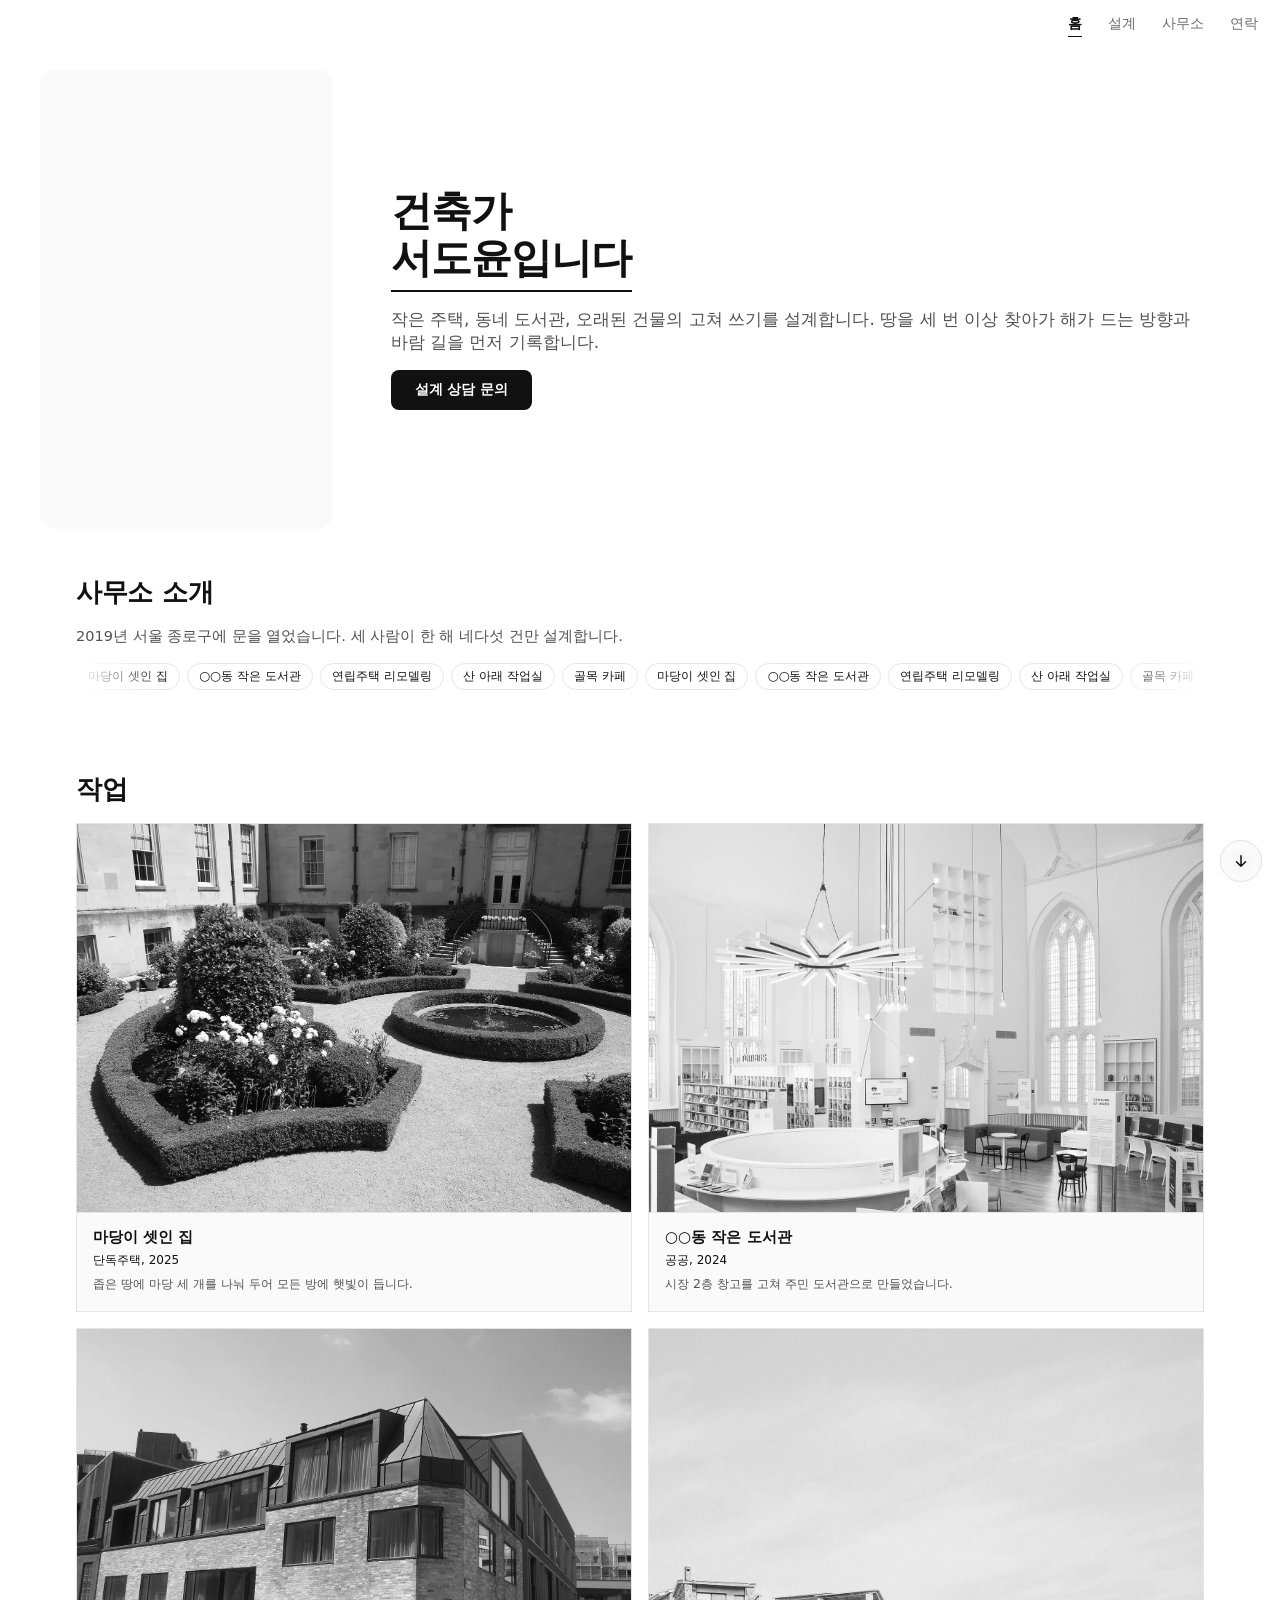
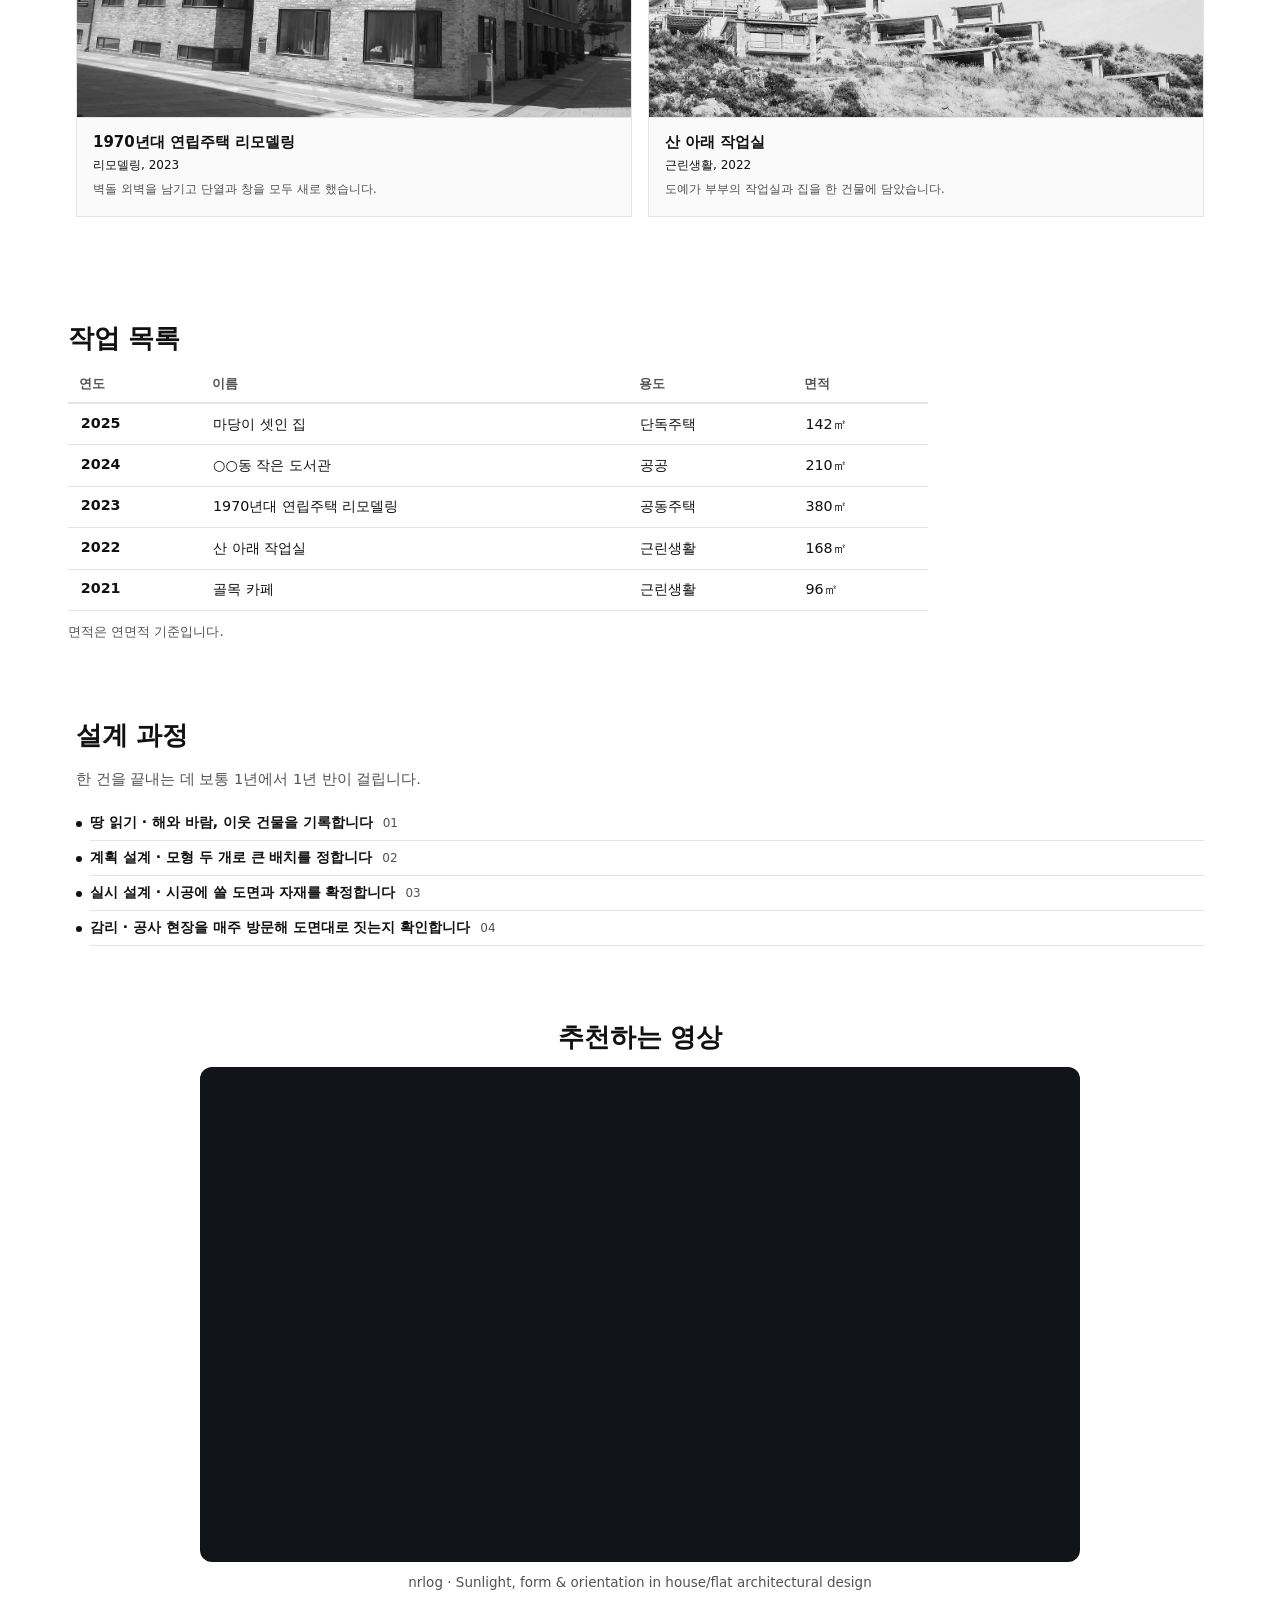
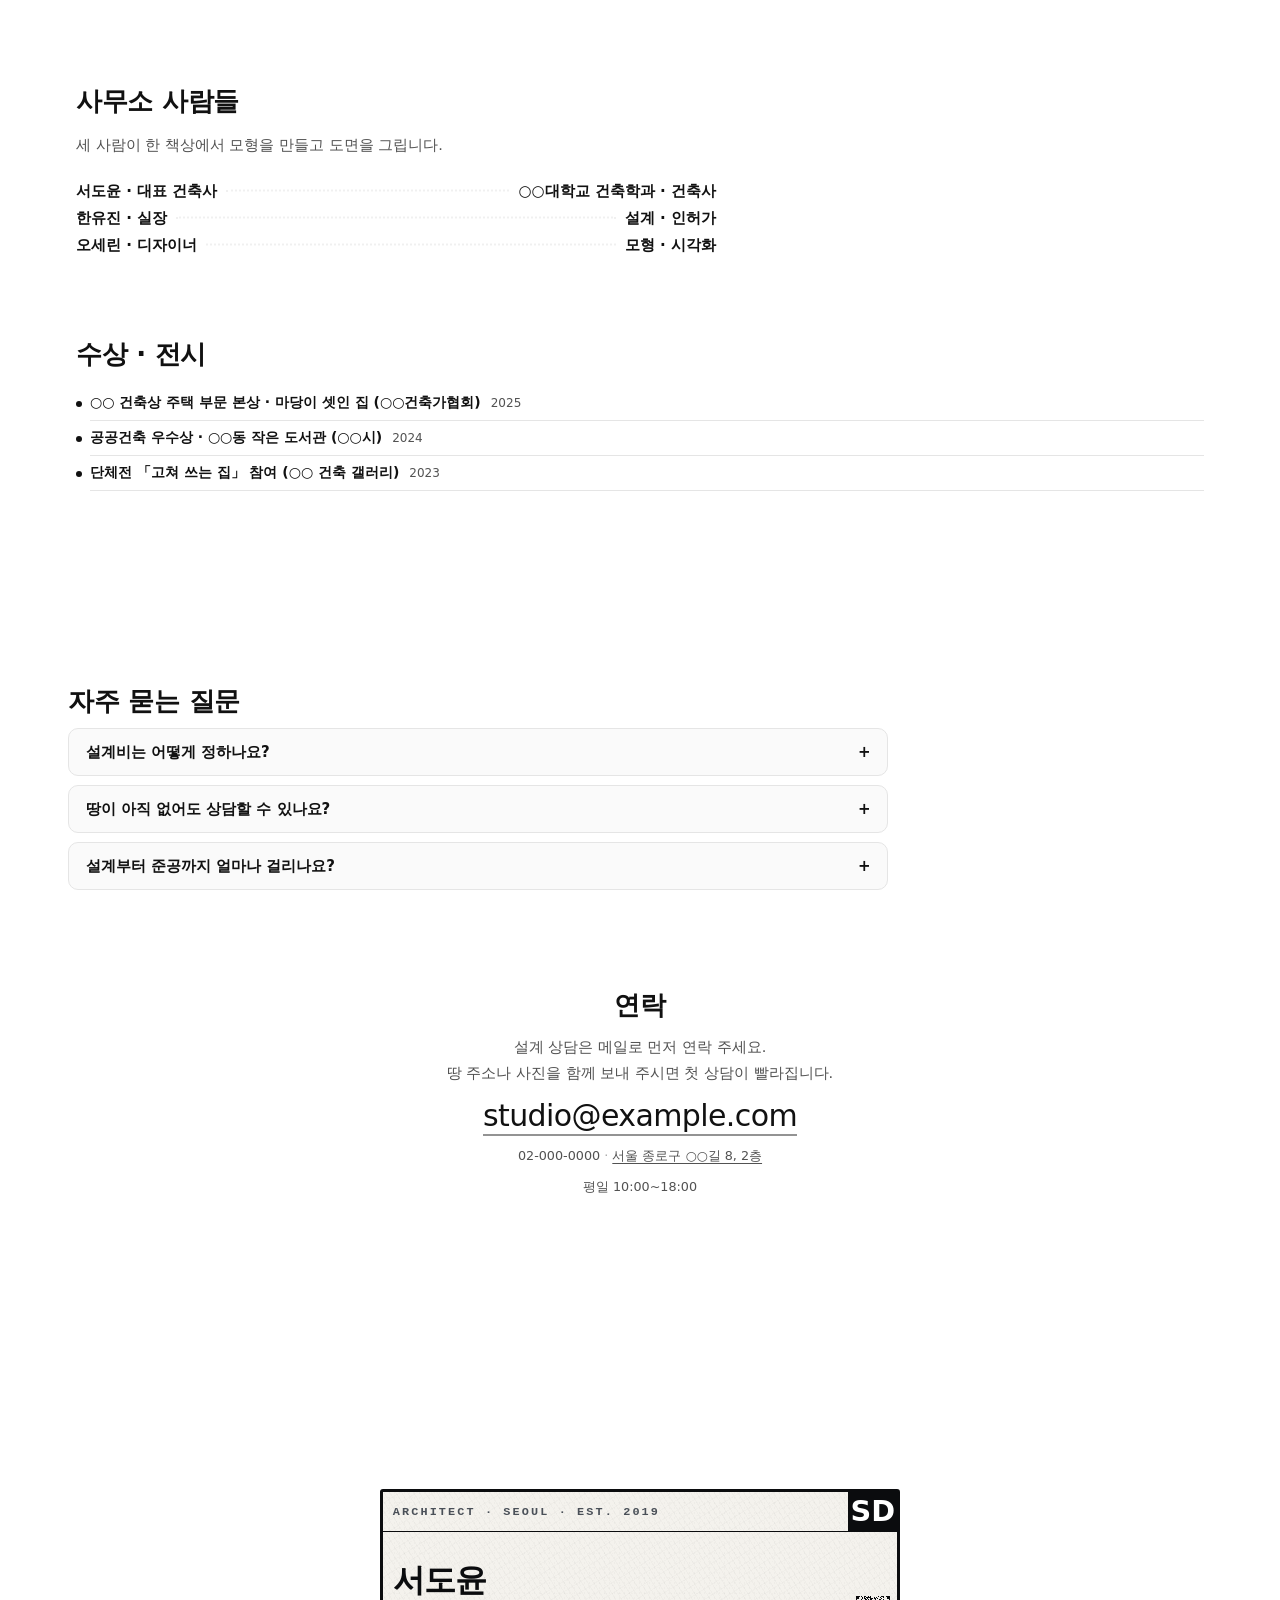
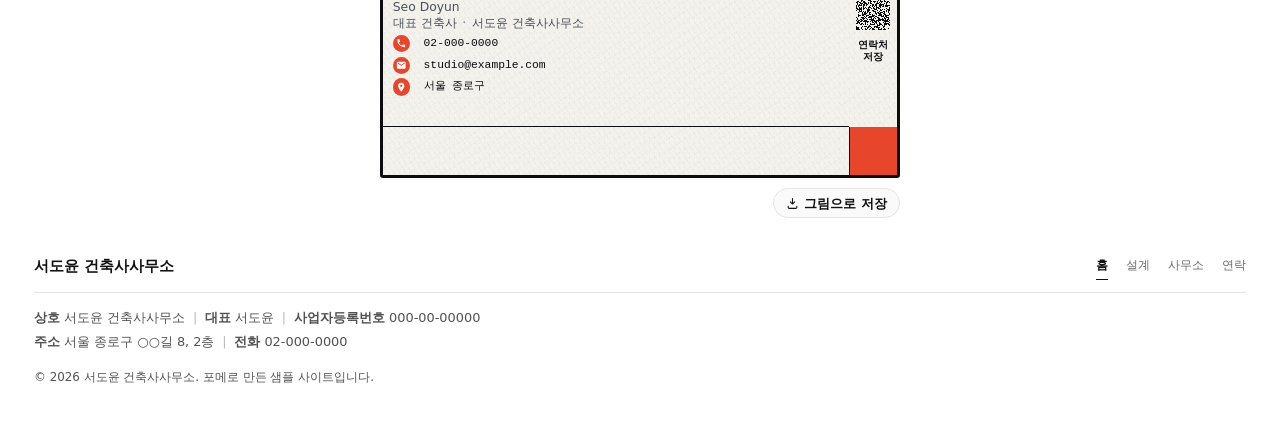
==== commit 2af53afb: "샘플 11: 건축가 서도윤 (편집기에서 직접 제작)" ====
--- a/index.html
+++ b/index.html
@@ -3,277 +3,240 @@
 <head>
   <meta charset="utf-8" />
   <meta name="viewport" content="width=device-width, initial-scale=1" />
-  <title>긴 호흡 — 다큐멘터리 · 브랜드 필름</title>
-  <meta name="description" content="3년을 따라다닌 이야기도 결국 8분으로 줄입니다. 오래 찍고 많이 버리는 영상 스튜디오." />
+  <title>서도윤 건축사사무소</title>
+  <meta name="description" content="서울 종로구 건축사사무소 · 작은 주택, 동네 도서관, 오래된 건물의 고쳐 쓰기를 설계합니다." />
   <meta property="og:type" content="website" />
-  <meta property="og:title" content="긴 호흡 — 다큐멘터리 · 브랜드 필름" />
-  <meta property="og:description" content="3년을 따라다닌 이야기도 결국 8분으로 줄입니다. 오래 찍고 많이 버리는 영상 스튜디오." />
-  <meta name="twitter:card" content="summary" />
-  <link rel="icon" href="data:image/svg+xml,%3Csvg%20xmlns%3D%22http%3A%2F%2Fwww.w3.org%2F2000%2Fsvg%22%20viewBox%3D%220%200%2064%2064%22%3E%3Crect%20width%3D%2264%22%20height%3D%2264%22%20rx%3D%2214%22%20fill%3D%22%23b4657a%22%2F%3E%3Ctext%20x%3D%2232%22%20y%3D%2234%22%20text-anchor%3D%22middle%22%20dominant-baseline%3D%22central%22%20font-family%3D%22system-ui%2Csans-serif%22%20font-size%3D%2230%22%20font-weight%3D%22700%22%20fill%3D%22%23fff%22%3ELT%3C%2Ftext%3E%3C%2Fsvg%3E" />
-  <script type="application/ld+json">{"@context":"https://schema.org","@type":"LocalBusiness","name":"긴 호흡 — 다큐멘터리 · 브랜드 필름","description":"3년을 따라다닌 이야기도 결국 8분으로 줄입니다. 오래 찍고 많이 버리는 영상 스튜디오.","url":"https://longtake.example/","address":{"@type":"PostalAddress","streetAddress":"서울 · 전국 촬영","addressCountry":"KR"},"email":"hello@longtake.example"}</script>
+  <meta property="og:title" content="서도윤 건축사사무소" />
+  <meta property="og:description" content="서울 종로구 건축사사무소 · 작은 주택, 동네 도서관, 오래된 건물의 고쳐 쓰기를 설계합니다." />
+  <meta property="og:image" content="https://portfoliomaker-samples.github.io/11-long-take/assets/images/imgmwferrz28.webp" />
+  <meta name="twitter:card" content="summary_large_image" />
+  <link rel="icon" href="data:image/svg+xml,%3Csvg%20xmlns%3D%22http%3A%2F%2Fwww.w3.org%2F2000%2Fsvg%22%20viewBox%3D%220%200%2064%2064%22%3E%3Crect%20width%3D%2264%22%20height%3D%2264%22%20rx%3D%2214%22%20fill%3D%22%234f6bff%22%2F%3E%3Ctext%20x%3D%2232%22%20y%3D%2234%22%20text-anchor%3D%22middle%22%20dominant-baseline%3D%22central%22%20font-family%3D%22system-ui%2Csans-serif%22%20font-size%3D%2240%22%20font-weight%3D%22700%22%20fill%3D%22%23fff%22%3E%EB%8F%84%3C%2Ftext%3E%3C%2Fsvg%3E" />
+  <script type="application/ld+json">{"@context":"https://schema.org","@type":"LocalBusiness","name":"서도윤 건축사사무소","description":"서울 종로구 건축사사무소 · 작은 주택, 동네 도서관, 오래된 건물의 고쳐 쓰기를 설계합니다.","url":"https://portfoliomaker-samples.github.io/11-long-take/","telephone":"02-000-0000","address":{"@type":"PostalAddress","streetAddress":"서울 종로구 ○○길 8, 2층","addressCountry":"KR"},"image":"https://portfoliomaker-samples.github.io/11-long-take/assets/images/imgmwferrz28.webp"}</script>
   <link rel="stylesheet" href="./assets/site.css" />
   <style>@view-transition { navigation: auto; }</style>
-  <style>html{scroll-behavior:smooth}.wf-pg{display:block}html,body{background:#efe5dc}.wf-headbar{position:sticky;top:0;z-index:60;min-height:0!important;padding-top:0!important;padding-bottom:0!important}.wf-headbar--still{position:static}.wf-footbar{min-height:0!important;padding-top:0!important}.wf-headbar .wf__region{position:static!important;align-self:stretch!important;width:100%}.wf-headbar--side{position:fixed;top:10px;bottom:10px;left:20px;width:240px;padding:0!important;overflow:auto}.wf-headbar--side .wf__region{height:100%}@media (max-width:760px){.wf-headbar--side{position:static;top:auto;bottom:auto;left:auto;width:auto;overflow:visible;margin:10px 20px 0}.wf-headbar--side .wf__region{height:auto}}.wf-pg{scroll-margin-top:70px}</style>
+  <style>html{scroll-behavior:smooth}.wf-pg{display:block}html,body{background:#ffffff}.wf-headbar{position:sticky;top:0;z-index:60;min-height:0!important;padding-top:0!important;padding-bottom:0!important}.wf-headbar--still{position:static}.wf-footbar{min-height:0!important;padding-top:0!important}.wf-headbar .wf__region{position:static!important;align-self:stretch!important;width:100%}.wf-headbar--side{position:fixed;top:10px;bottom:10px;left:10px;width:240px;padding:0!important;overflow:auto}.wf-headbar--side .wf__region{height:100%}@media (max-width:760px){.wf-headbar--side{position:static;top:auto;bottom:auto;left:auto;width:auto;overflow:visible;margin:10px 10px 0}.wf-headbar--side .wf__region{height:auto}}.wf-pg{scroll-margin-top:70px}</style>
 </head>
 <body>
-  <div class="wf-page wf-headbar" style="font-family:'Pretendard', -apple-system, 'Segoe UI', 'Malgun Gothic', 'Apple SD Gothic Neo', 'Noto Sans KR', system-ui, sans-serif;background:#efe5dc;--wf-bg:#efe5dc;--wf-text:#2e241e;color:#2e241e;--wf-surface:#f8f2ec;--wf-line:#d9c8b8;--wf-muted:#6b5547;--wf-accent:#8a5a44;--wf-max:1240px;padding:10px 20px;--fx-dot-color:#b49a86;--fx-star-color:#6b5547;--fx-char-color:#2e241e;--enter-at:2%;--wfm-bg:#101116;--wfm-text:#eceef4;--wfm-surface:#181a22;--wfm-line:#2a2d38;--wfm-muted:#a6aab8;gap:20px"><div class="wf__region is-sticky" data-enter="up" data-hide-scroll="" style="grid-column:1 / span 12;grid-row:1;min-height:0px;border-radius:4px;border-width:0px;padding:min(14px, 6vw)">
-      <div class="wf-bar" style="justify-content:space-between">
-        <span class="wf-bar__logo">긴 호흡</span>
-        <nav class="wf-nav">
-        <a href="#%EC%9E%91%EC%97%85" class="wf-nav__item">작업</a>
-        <a href="#%EC%B4%AC%EC%98%81-%EB%B0%A9%EC%8B%9D" class="wf-nav__item">촬영 방식</a>
-        <a href="#%EC%8A%A4%ED%8A%9C%EB%94%94%EC%98%A4-%EC%97%B0%ED%98%81" class="wf-nav__item">스튜디오 연혁</a>
+  <div class="wf-page wf-headbar" style="font-family:'Inter', -apple-system, 'Segoe UI', 'Malgun Gothic', 'Apple SD Gothic Neo', 'Noto Sans KR', system-ui, sans-serif;background:#ffffff;--wf-bg:#ffffff;--wf-text:#111111;color:#111111;--wf-surface:#fafafa;--wf-line:#e5e5e5;--wf-muted:#525252;--wf-accent:#111111;--wf-on-accent:#ffffff;--wf-max:1200px;padding:10px 10px;--fx-dot-color:#a3a3a3;--fx-star-color:#525252;--fx-char-color:#111111;--enter-at:2%;gap:10px"><nav class="wf__region is-sticky" data-enter="up" style="grid-column:1;grid-row:1;min-height:0px;border-radius:0px;border-width:0px;padding:min(12px, 6vw)">
+      <div class="wf-bar" style="justify-content:end">
+        <nav class="wf-nav" style="gap:26px">
+        <a href="#pg-0" class="wf-nav__item is-current">홈</a>
+        <a href="#pg-1" class="wf-nav__item">설계</a>
+        <a href="#pg-2" class="wf-nav__item">사무소</a>
+        <a href="#pg-3" class="wf-nav__item">연락</a>
       </nav>
         
-        <button type="button" class="wf-mode" data-mode-toggle aria-label="다크 / 라이트 전환"><svg class="wf-mode__moon" aria-hidden="true" width="15" height="15" viewBox="0 0 24 24" fill="none" stroke="currentColor" stroke-width="1.8" stroke-linecap="round" stroke-linejoin="round"><path d="M21 12.79A9 9 0 1 1 11.21 3 7 7 0 0 0 21 12.79z"/></svg><svg class="wf-mode__sun" aria-hidden="true" width="15" height="15" viewBox="0 0 24 24" fill="none" stroke="currentColor" stroke-width="1.8" stroke-linecap="round" stroke-linejoin="round"><circle cx="12" cy="12" r="4"/><path d="M12 2v2M12 20v2M4.93 4.93l1.41 1.41M17.66 17.66l1.41 1.41M2 12h2M20 12h2M4.93 19.07l1.41-1.41M17.66 6.34l1.41-1.41"/></svg></button>
-      </div>
-    </div></div>
+      </div>
+    </nav></div>
   <section class="wf-pg" id="pg-0">
-  <div class="wf-page wf-enter wf-enter--zoom wf-ix" style="font-family:'Pretendard', -apple-system, 'Segoe UI', 'Malgun Gothic', 'Apple SD Gothic Neo', 'Noto Sans KR', system-ui, sans-serif;background:#efe5dc;--wf-bg:#efe5dc;--wf-text:#2e241e;color:#2e241e;--wf-surface:#f8f2ec;--wf-line:#d9c8b8;--wf-muted:#6b5547;--wf-accent:#8a5a44;--wf-max:1240px;padding:10px 20px;--fx-dot-color:#b49a86;--fx-star-color:#6b5547;--fx-char-color:#2e241e;--enter-at:2%;--wfm-bg:#101116;--wfm-text:#eceef4;--wfm-surface:#181a22;--wfm-line:#2a2d38;--wfm-muted:#a6aab8;gap:20px">
-    <div class="wf-intro" aria-hidden="true"><b class="wf-intro__name">긴 호흡 — 다큐멘터리 · 브랜드 필름</b><i class="wf-intro__bar"></i></div>
-    <span class="wf-progress" aria-hidden="true"></span>
-    <span class="wf-grain" style="opacity:0.22" aria-hidden="true"></span>
-    <div class="wf" style="grid-template-columns:minmax(0, 1fr) minmax(0, 1fr) minmax(0, 1fr) minmax(0, 1fr) minmax(0, 1fr) minmax(0, 1fr) minmax(0, 1fr) minmax(0, 1fr) minmax(0, 1fr) minmax(0, 1fr) minmax(0, 1fr) minmax(0, 1fr);grid-template-rows:auto 1fr auto;gap:20px">
+  <div class="wf-page is-rowmax wf-enter wf-enter--up wf-ix" style="font-family:'Inter', -apple-system, 'Segoe UI', 'Malgun Gothic', 'Apple SD Gothic Neo', 'Noto Sans KR', system-ui, sans-serif;background:#ffffff;--wf-bg:#ffffff;--wf-text:#111111;color:#111111;--wf-surface:#fafafa;--wf-line:#e5e5e5;--wf-muted:#525252;--wf-accent:#111111;--wf-on-accent:#ffffff;--wf-max:1200px;padding:10px 10px;--fx-dot-color:#a3a3a3;--fx-star-color:#525252;--fx-char-color:#111111;--enter-at:2%;gap:10px">
+    <div class="wf" style="grid-template-columns:minmax(0, 1fr);grid-template-rows:auto;gap:10px">
     
-    <section class="wf__region is-freeitems" data-enter="up" style="grid-column:1 / span 12;grid-row:2;align-self:center;min-height:620px;--fi1x:0%;--fi1y:24.5%;--fi2x:0%;--fi2y:57.5%;--fi3x:0%;--fi3y:66%;border-radius:0px;border-width:0px;padding:min(48px, 6vw);background-image:linear-gradient(rgba(0,0,0,0.45),rgba(0,0,0,0.45)), url('./assets/images/imgmsdb0vkxw.webp');background-size:cover;background-position:center;background-repeat:no-repeat;color:#fff;--wf-text:#fff;--wf-muted:rgba(255,255,255,0.82);--wf-btn-ring:rgba(255,255,255,0.9);--wf-btn-ink:#fff">
+    </div>
+    <div class="wf wf--row" style="grid-template-columns:repeat(24, minmax(0, 1fr));gap:10px">
+      <div class="wf__region" data-enter="left" style="grid-column:1 / span 6;min-height:0px;border-radius:0px;border-width:0px;padding:min(0px, 6vw)">
+      <div class="wf-3d fx-model" style="height:min(460px, 62vh)" data-fx-src="./assets/files/stool.glb" data-fx-environment-image="./assets/files/11-long-take.hdr" data-fx-alt="사무소에서 설계한 나무 스툴" data-fx-camera-controls="true" data-fx-auto-rotate="true" data-fx-disable-zoom="true" data-fx-disable-pan="true" data-fx-exposure="1.2" data-fx-shadow-intensity="0.5" data-fx-shadow-softness="1" data-fx-auto-rotate-delay="3000" data-fx-rotation-per-second="18deg" data-fx-autoplay="true" data-fx-animation-name="Idle" data-fx-interaction-prompt="none" data-fx-ar="false" data-fx-skybox="false" data-fx-follow="false" data-fx-follow-decay="80" data-fx-follow-yaw="28" data-fx-follow-pitch="10"></div>
+    </div>
+      <section class="wf__region wf-tfx wf-tfx--underline wf-tfx-on--title" data-enter="right" style="grid-column:7 / span 18;min-height:0px;border-radius:0px;border-width:0px;padding:min(48px, 6vw);--tfx-step:40ms;--tfx-delay:0ms">
       <div class="wf-hero" style="align-items:flex-start;text-align:left">
         
-        <h1 class="wf-hero__title" style="font-size:clamp(1.9em, 8.5vw, calc(1.25 * 3.2em))">오래 지켜보고 찍는<br />다큐멘터리 스튜디오</h1>
-        <p class="wf-hero__sub">다큐멘터리와 브랜드 필름을 만드는 2인 스튜디오입니다. 촬영 기간을 길게 잡고, 편집에서 많이 덜어 냅니다.</p>
-        <a class="wf-btn" style="background:transparent;border:2px solid var(--wf-btn-ink, var(--wf-accent));color:var(--wf-btn-ink, var(--wf-accent));box-shadow:none;border-radius:8px" href="#contact">작업 보기</a>
-      </div>
-    </section>
-    <section class="wf__region" id="작업" data-enter="up" style="grid-column:1 / span 12;grid-row:3;min-height:0px;border-radius:4px;border-width:0px;padding:min(56px, 6vw)" data-fx="preview reveal parallax" data-fx-hover-preview-width="240" data-fx-hover-preview-speed="0.16" data-fx-hover-preview-offset-x="24" data-fx-hover-preview-offset-y="-20" data-fx-hover-preview-rotate="3" data-fx-scroll-reveal-preset="rise" data-fx-scroll-reveal-duration="700" data-fx-scroll-reveal-delay="0" data-fx-scroll-reveal-distance="28" data-fx-scroll-reveal-rotate="22" data-fx-scroll-reveal-scale="0.92" data-fx-scroll-reveal-threshold="0.15" data-fx-scroll-reveal-repeat="false" data-fx-parallax-layers-mouse="true" data-fx-parallax-layers-mouse-strength="26" data-fx-parallax-layers-scroll="true" data-fx-parallax-layers-scroll-strength="70" data-fx-parallax-layers-depth="0" data-fx-parallax-layers-perspective="1200" data-fx-parallax-layers-speed="9">
+        <h1 class="wf-hero__title" style="font-size:clamp(1.9em, 8.5vw, calc(0.85 * 3.2em))">건축가<br />서도윤입니다</h1>
+        <p class="wf-hero__sub">작은 주택, 동네 도서관, 오래된 건물의 고쳐 쓰기를 설계합니다. 땅을 세 번 이상 찾아가 해가 드는 방향과 바람 길을 먼저 기록합니다.</p>
+        <a class="wf-btn" style="border-radius:8px" href="#contact">설계 상담 문의</a>
+      </div>
+    </section>
+    </div>
+    <div class="wf" style="grid-template-columns:minmax(0, 1fr);grid-template-rows:auto auto auto;gap:10px">
+    <section class="wf__region" id="사무소-소개" data-enter="up" style="grid-column:1;grid-row:1;min-height:0px;border-radius:0px;border-width:0px;padding:min(36px, 6vw)">
+      <div class="wf-sec" style="align-items:flex-start">
+        <h2 class="wf-sec__title">사무소 소개</h2>
+        <div class="wf-sec__cols" style="grid-template-columns:repeat(1, minmax(0, 1fr))">
+          <p class="wf-sec__body">2019년 서울 종로구에 문을 열었습니다. 세 사람이 한 해 네다섯 건만 설계합니다.</p>
+        </div>
+        <div class="wf-marquee" style="--marq-t:15s"><div class="wf-marquee__track"><div class="wf-marquee__set"><span class="wf-tag">마당이 셋인 집</span><span class="wf-tag">○○동 작은 도서관</span><span class="wf-tag">연립주택 리모델링</span><span class="wf-tag">산 아래 작업실</span><span class="wf-tag">골목 카페</span></div><div class="wf-marquee__set" aria-hidden="true"><span class="wf-tag">마당이 셋인 집</span><span class="wf-tag">○○동 작은 도서관</span><span class="wf-tag">연립주택 리모델링</span><span class="wf-tag">산 아래 작업실</span><span class="wf-tag">골목 카페</span></div></div></div>
+      </div>
+    </section>
+    <section class="wf__region" id="작업" data-enter="up" style="grid-column:1;grid-row:2;min-height:0px;border-radius:0px;border-width:0px;padding:min(36px, 6vw)">
       <div class="wf-gal is-gray is-phone2">
         <h2 class="wf-sec__title">작업</h2>
         
         
-        <div class="wf-gal__grid" style="grid-template-columns:repeat(1, minmax(0, 1fr))">
-          <a class="wf-card has-detail" href="#detail-p0-c-1"><span class="wf-card__thumb" style="padding-bottom:70%"><img class="wf-card__img" src="./assets/images/imgmsd9j2du2.webp" alt="전통 베틀" loading="lazy" decoding="async" style="object-fit:cover" /><span class="wf-card__status" style="--st-bg:#10b981;--st-fg:#ffffff">완료</span></span><span class="wf-card__body">
-              
-              <b class="wf-card__title">마지막 방직공</b>
-              <span class="wf-card__stack wf-card__stack--badges"><span class="wf-tag wf-tag--badge" style="--bdg-bg:#555555;--bdg-fg:#ffffff">다큐</span><span class="wf-tag wf-tag--badge" style="--bdg-bg:#555555;--bdg-fg:#ffffff">74분</span><span class="wf-tag wf-tag--badge" style="--bdg-bg:#555555;--bdg-fg:#ffffff">2024</span></span>
-              <span class="wf-card__desc">문을 닫는 방직공장을 3년 동안 찍었습니다.</span>
-              
-              <span class="wf-card__link">↗ 자세히 보기</span>
-              
-            </span></a>
-          <a class="wf-card has-detail" href="#detail-p0-c-2"><span class="wf-card__thumb" style="padding-bottom:70%"><img class="wf-card__img" src="./assets/images/imgmsd9im1u1.webp" alt="밤 시장 풍경" loading="lazy" decoding="async" style="object-fit:cover" /><span class="wf-card__status" style="--st-bg:#10b981;--st-fg:#ffffff">완료</span></span><span class="wf-card__body">
-              
-              <b class="wf-card__title">새벽 네 시의 시장</b>
-              <span class="wf-card__stack wf-card__stack--badges"><span class="wf-tag wf-tag--badge" style="--bdg-bg:#555555;--bdg-fg:#ffffff">다큐</span><span class="wf-tag wf-tag--badge" style="--bdg-bg:#555555;--bdg-fg:#ffffff">22분</span><span class="wf-tag wf-tag--badge" style="--bdg-bg:#555555;--bdg-fg:#ffffff">2025</span></span>
-              <span class="wf-card__desc">도매시장 상인 다섯 명의 하루를 찍었습니다.</span>
-              
-              
-              
-            </span></a>
-          <a class="wf-card has-detail" href="#detail-p0-c-3"><span class="wf-card__thumb" style="padding-bottom:70%"><img class="wf-card__img" src="./assets/images/imgmsd9j7a93.webp" alt="가죽을 다듬는 손" loading="lazy" decoding="async" style="object-fit:cover" /><span class="wf-card__status" style="--st-bg:#10b981;--st-fg:#ffffff">완료</span></span><span class="wf-card__body">
-              
-              <b class="wf-card__title">손의 기록</b>
-              <span class="wf-card__stack wf-card__stack--badges"><span class="wf-tag wf-tag--badge" style="--bdg-bg:#555555;--bdg-fg:#ffffff">브랜드 필름</span><span class="wf-tag wf-tag--badge" style="--bdg-bg:#555555;--bdg-fg:#ffffff">6분</span><span class="wf-tag wf-tag--badge" style="--bdg-bg:#555555;--bdg-fg:#ffffff">2025</span></span>
-              <span class="wf-card__desc">가죽 공방 장인의 손동작만으로 구성했습니다.</span>
-              
-              
-              
-            </span></a>
-          <a class="wf-card has-detail" href="#detail-p0-c-4"><span class="wf-card__thumb" style="padding-bottom:70%"><img class="wf-card__img" src="./assets/images/imgmsd9juha4.webp" alt="섬마을의 옛 사진" loading="lazy" decoding="async" style="object-fit:cover" /><span class="wf-card__status" style="--st-bg:#ef4444;--st-fg:#ffffff">진행중</span></span><span class="wf-card__body">
-              
-              <b class="wf-card__title">섬으로 가는 배</b>
-              <span class="wf-card__stack wf-card__stack--badges"><span class="wf-tag wf-tag--badge" style="--bdg-bg:#555555;--bdg-fg:#ffffff">다큐</span><span class="wf-tag wf-tag--badge" style="--bdg-bg:#555555;--bdg-fg:#ffffff">48분</span><span class="wf-tag wf-tag--badge" style="--bdg-bg:#555555;--bdg-fg:#ffffff">2023</span></span>
-              <span class="wf-card__desc">하루 두 번 다니는 배와 승객들을 찍었습니다.</span>
-              
-              
-              
-            </span></a>
-          <a class="wf-card has-detail" href="#detail-p0-c-5"><span class="wf-card__thumb" style="padding-bottom:70%"><img class="wf-card__img" src="./assets/images/imgmsd9kdl15.webp" alt="필름 릴" loading="lazy" decoding="async" style="object-fit:cover" /><span class="wf-card__status" style="--st-bg:#10b981;--st-fg:#ffffff">완료</span></span><span class="wf-card__body">
-              
-              <b class="wf-card__title">편집에서 뺀 장면들</b>
-              <span class="wf-card__stack wf-card__stack--badges"><span class="wf-tag wf-tag--badge" style="--bdg-bg:#555555;--bdg-fg:#ffffff">에세이</span><span class="wf-tag wf-tag--badge" style="--bdg-bg:#555555;--bdg-fg:#ffffff">14분</span><span class="wf-tag wf-tag--badge" style="--bdg-bg:#555555;--bdg-fg:#ffffff">2026</span></span>
-              <span class="wf-card__desc">편집에서 잘라 낸 장면으로 만든 짧은 영상입니다.</span>
-              
-              
-              
-            </span></a>
-        </div>
-        
-        <div class="wf-detail" id="detail-p0-c-1">
-            <a class="wf-detail__scrim" href="#!" aria-label="닫기"></a>
-            <div class="wf-detail__box">
-              <a class="wf-detail__close" href="#!" aria-label="닫기">✕</a>
-              <img class="wf-detail__img" src="./assets/images/imgmsd9j2du2.webp" alt="전통 베틀" loading="lazy" decoding="async" style="object-fit:cover" />
-              <b class="wf-detail__title">마지막 방직공</b>
-              <span class="wf-card__stack">다큐 · 74분 · 2024</span>
-              <p class="wf-detail__body">촬영 40시간 · 편집본 74분.<br />어려웠던 것: 인물이 카메라를 계속 의식했습니다. 그래서 6개월 동안은 카메라 없이 찾아가기만 했습니다.<br />배운 것: 인물이 카메라에 익숙해질 때까지 기다리면 쓸 수 있는 장면이 많아졌습니다.</p>
-              
-              <a class="wf-card__link" href="https://github.com/" target="_blank" rel="noreferrer noopener">↗ 자세히 보기</a>
-            </div>
-          </div>
-        <div class="wf-detail" id="detail-p0-c-2">
-            <a class="wf-detail__scrim" href="#!" aria-label="닫기"></a>
-            <div class="wf-detail__box">
-              <a class="wf-detail__close" href="#!" aria-label="닫기">✕</a>
-              <img class="wf-detail__img" src="./assets/images/imgmsd9im1u1.webp" alt="밤 시장 풍경" loading="lazy" decoding="async" style="object-fit:cover" />
-              <b class="wf-detail__title">새벽 네 시의 시장</b>
-              <span class="wf-card__stack">다큐 · 22분 · 2025</span>
-              <p class="wf-detail__body">촬영 12일 · 카메라 다섯 대로 동시 촬영.<br />어려웠던 것: 조명을 쓸 수 없어서 ISO를 12800까지 올렸습니다. 노이즈를 없애는 대신 화면 질감으로 살렸습니다.<br />배운 것: 촬영 조건 때문에 생긴 노이즈가 영상의 분위기를 정하기도 했습니다.</p>
-              
-              
-            </div>
-          </div>
-        <div class="wf-detail" id="detail-p0-c-3">
-            <a class="wf-detail__scrim" href="#!" aria-label="닫기"></a>
-            <div class="wf-detail__box">
-              <a class="wf-detail__close" href="#!" aria-label="닫기">✕</a>
-              <img class="wf-detail__img" src="./assets/images/imgmsd9j7a93.webp" alt="가죽을 다듬는 손" loading="lazy" decoding="async" style="object-fit:cover" />
-              <b class="wf-detail__title">손의 기록</b>
-              <span class="wf-card__stack">브랜드 필름 · 6분 · 2025</span>
-              <p class="wf-detail__body">얼굴 없이 손만 나옵니다.<br />어려웠던 것: 대사가 없어서 장면의 리듬을 소리로만 만들어야 했습니다. 편집을 열한 번 다시 했습니다.<br />배운 것: 대사가 없는 영상은 소리를 먼저 정하고 편집하는 편이 빨랐습니다.</p>
-              
-              
-            </div>
-          </div>
-        <div class="wf-detail" id="detail-p0-c-4">
-            <a class="wf-detail__scrim" href="#!" aria-label="닫기"></a>
-            <div class="wf-detail__box">
-              <a class="wf-detail__close" href="#!" aria-label="닫기">✕</a>
-              <img class="wf-detail__img" src="./assets/images/imgmsd9juha4.webp" alt="섬마을의 옛 사진" loading="lazy" decoding="async" style="object-fit:cover" />
-              <b class="wf-detail__title">섬으로 가는 배</b>
-              <span class="wf-card__stack">다큐 · 48분 · 2023</span>
-              <p class="wf-detail__body">촬영 8개월 · 22회 승선.<br />어려웠던 것: 배가 많이 흔들려서 짐벌로는 안정된 화면이 나오지 않았습니다. 고정 삼각대를 쓰고 롱테이크로 찍었습니다.<br />배운 것: 장비가 맞지 않을 때는 촬영 방식을 바꾸는 편이 빨랐습니다.</p>
-              
-              
-            </div>
-          </div>
-        <div class="wf-detail" id="detail-p0-c-5">
-            <a class="wf-detail__scrim" href="#!" aria-label="닫기"></a>
-            <div class="wf-detail__box">
-              <a class="wf-detail__close" href="#!" aria-label="닫기">✕</a>
-              <img class="wf-detail__img" src="./assets/images/imgmsd9kdl15.webp" alt="필름 릴" loading="lazy" decoding="async" style="object-fit:cover" />
-              <b class="wf-detail__title">편집에서 뺀 장면들</b>
-              <span class="wf-card__stack">에세이 · 14분 · 2026</span>
-              <p class="wf-detail__body">본편에 들어가지 못한 장면만 모았습니다.<br />어려웠던 것: 맥락 없이 이어 붙이니 지루했습니다. 장면마다 내레이션을 붙였습니다.<br />배운 것: 순서와 설명을 붙이면 뺀 장면으로도 한 편을 만들 수 있었습니다.</p>
-              
-              
-            </div>
-          </div>
-      </div>
-    </section>
-    </div>
-    <div class="wf wf--row" style="grid-template-columns:repeat(2, minmax(0, 1fr));gap:20px">
-      <div class="wf__region" data-enter="left" style="min-height:0px;border-radius:0px;border-width:0px;z-index:2;padding:min(0px, 6vw)">
-      <div class="wf-3d fx-model" style="height:min(560px, 62vh)" data-fx-src="./assets/files/videocam.glb" data-fx-environment-image="./assets/images/imgmsd9le1b7.hdr" data-fx-alt="빈티지 비디오 카메라 3D 모델입니다. 끌어서 돌려 볼 수 있습니다." data-fx-camera-controls="true" data-fx-auto-rotate="true" data-fx-disable-zoom="true" data-fx-disable-pan="true" data-fx-exposure="1" data-fx-shadow-intensity="0.75" data-fx-shadow-softness="1" data-fx-camera-orbit="-30deg 72deg 66%" data-fx-auto-rotate-delay="3000" data-fx-rotation-per-second="18deg" data-fx-autoplay="true" data-fx-interaction-prompt="auto" data-fx-ar="false" data-fx-skybox="true" data-fx-follow="false" data-fx-follow-decay="80" data-fx-follow-yaw="28" data-fx-follow-pitch="10"></div>
-    </div>
-      <section class="wf__region" id="촬영-방식" data-enter="right" style="min-height:0px;border-radius:4px;border-width:0px;padding:min(36px, 6vw);background-color:#2a1620">
-      <div class="wf-sec" style="align-items:flex-start">
-        <h2 class="wf-sec__title">촬영 방식</h2>
+        <div class="wf-gal__grid" style="grid-template-columns:repeat(2, minmax(0, 1fr))">
+          <article class="wf-card"><span class="wf-card__thumb" style="padding-bottom:70%"><img class="wf-card__img" src="./assets/images/imgmwfekot24.webp" alt="마당이 셋인 집" loading="lazy" decoding="async" style="object-fit:cover" /></span><span class="wf-card__body">
+              
+              <b class="wf-card__title">마당이 셋인 집</b>
+              <span class="wf-card__stack">단독주택, 2025</span>
+              <span class="wf-card__desc">좁은 땅에 마당 세 개를 나눠 두어 모든 방에 햇빛이 듭니다.</span>
+              
+              
+              
+            </span></article>
+          <article class="wf-card"><span class="wf-card__thumb" style="padding-bottom:70%"><img class="wf-card__img" src="./assets/images/imgmwfekoxw5.webp" alt="○○동 작은 도서관" loading="lazy" decoding="async" style="object-fit:cover" /></span><span class="wf-card__body">
+              
+              <b class="wf-card__title">○○동 작은 도서관</b>
+              <span class="wf-card__stack">공공, 2024</span>
+              <span class="wf-card__desc">시장 2층 창고를 고쳐 주민 도서관으로 만들었습니다.</span>
+              
+              
+              
+            </span></article>
+          <article class="wf-card"><span class="wf-card__thumb" style="padding-bottom:70%"><img class="wf-card__img" src="./assets/images/imgmwfekp2o6.webp" alt="1970년대 연립주택 리모델링" loading="lazy" decoding="async" style="object-fit:cover" /></span><span class="wf-card__body">
+              
+              <b class="wf-card__title">1970년대 연립주택 리모델링</b>
+              <span class="wf-card__stack">리모델링, 2023</span>
+              <span class="wf-card__desc">벽돌 외벽을 남기고 단열과 창을 모두 새로 했습니다.</span>
+              
+              
+              
+            </span></article>
+          <article class="wf-card"><span class="wf-card__thumb" style="padding-bottom:70%"><img class="wf-card__img" src="./assets/images/imgmwfekp8h7.webp" alt="산 아래 작업실" loading="lazy" decoding="async" style="object-fit:cover" /></span><span class="wf-card__body">
+              
+              <b class="wf-card__title">산 아래 작업실</b>
+              <span class="wf-card__stack">근린생활, 2022</span>
+              <span class="wf-card__desc">도예가 부부의 작업실과 집을 한 건물에 담았습니다.</span>
+              
+              
+              
+            </span></article>
+        </div>
+        
+        
+      </div>
+    </section>
+    
+    </div>
+    <a class="wf-down" href="#%EC%82%AC%EB%AC%B4%EC%86%8C-%EC%86%8C%EA%B0%9C" aria-label="아래로 이동"><svg width="18" height="18" viewBox="0 0 24 24" fill="none" stroke="currentColor" stroke-width="2" stroke-linecap="round" stroke-linejoin="round"><path d="M12 5v14M6 13l6 6 6-6"/></svg></a>
+  </div>
+  </section>
+  <section class="wf-pg" id="pg-1">
+  <div class="wf-page is-rowmax wf-enter wf-enter--up wf-ix" style="font-family:'Inter', -apple-system, 'Segoe UI', 'Malgun Gothic', 'Apple SD Gothic Neo', 'Noto Sans KR', system-ui, sans-serif;background:#ffffff;--wf-bg:#ffffff;--wf-text:#111111;color:#111111;--wf-surface:#fafafa;--wf-line:#e5e5e5;--wf-muted:#525252;--wf-accent:#111111;--wf-on-accent:#ffffff;--wf-max:1200px;padding:10px 10px;--fx-dot-color:#a3a3a3;--fx-star-color:#525252;--fx-char-color:#111111;--enter-at:2%;gap:10px">
+    <div class="wf" style="grid-template-columns:minmax(0, 1fr);grid-template-rows:auto auto 1fr;gap:10px">
+    <section class="wf__region" id="작업-목록" data-enter="up" style="grid-column:1;grid-row:2;min-height:0px;border-radius:0px;border-width:0px;padding:min(28px, 6vw)">
+      <div class="wf-table wf-table--stack">
+        <h2 class="wf-sec__title">작업 목록</h2>
+        <div class="wf-table__scroll"><table><thead><tr><th scope="col">연도</th><th scope="col">이름</th><th scope="col">용도</th><th scope="col">면적</th></tr></thead><tbody><tr><td data-h="연도">2025</td><td data-h="이름">마당이 셋인 집</td><td data-h="용도">단독주택</td><td data-h="면적">142㎡</td></tr><tr><td data-h="연도">2024</td><td data-h="이름">○○동 작은 도서관</td><td data-h="용도">공공</td><td data-h="면적">210㎡</td></tr><tr><td data-h="연도">2023</td><td data-h="이름">1970년대 연립주택 리모델링</td><td data-h="용도">공동주택</td><td data-h="면적">380㎡</td></tr><tr><td data-h="연도">2022</td><td data-h="이름">산 아래 작업실</td><td data-h="용도">근린생활</td><td data-h="면적">168㎡</td></tr><tr><td data-h="연도">2021</td><td data-h="이름">골목 카페</td><td data-h="용도">근린생활</td><td data-h="면적">96㎡</td></tr></tbody></table></div>
+        <p class="wf-table__note">면적은 연면적 기준입니다.</p>
+      </div>
+    </section>
+    <section class="wf__region" id="설계-과정" data-enter="up" style="grid-column:1;grid-row:3;min-height:0px;border-radius:0px;border-width:0px;padding:min(36px, 6vw)">
+      <div class="wf-sec" style="align-items:flex-start">
+        <h2 class="wf-sec__title">설계 과정</h2>
         <div class="wf-sec__cols" style="grid-template-columns:repeat(1, minmax(0, 1fr))">
-          <p class="wf-sec__body">장비를 바꾸는 것보다 같은 장소에 여러 번 찾아가는 쪽이 결과가 좋았습니다.<br /><br />처음 한두 번은 카메라를 꺼내지 않고 인물과 이야기만 나눕니다. 인물이 카메라에 익숙해진 뒤에 찍은 장면이 편집에서 가장 많이 남습니다.<br /><br />소리는 현장에서 직접 녹음합니다. 화면은 후반 작업으로 어느 정도 보정할 수 있지만, 소리는 다시 녹음하기 어렵습니다.</p>
-        </div>
-        
-      </div>
-    </section>
-    </div>
-    <div class="wf wf--row" style="grid-template-columns:repeat(1, minmax(0, 1fr));gap:20px">
-      <section class="wf__region" id="스튜디오-연혁" data-enter="up" style="min-height:0px;border-radius:4px;border-width:0px;padding:min(36px, 6vw)" data-fx="reveal" data-fx-preset="rise" data-fx-duration="700" data-fx-delay="0" data-fx-distance="24" data-fx-rotate="0" data-fx-scale="0.97" data-fx-threshold="0.15" data-fx-repeat="false">
-      <div class="wf-tl">
-        <span class="wf-tl__eyebrow">2019년부터 2026년까지</span>
-        <h2 class="wf-tl__title">스튜디오 연혁</h2>
-        <ol class="wf-tl__list"><li class="wf-tl__item"><span class="wf-tl__label">2019</span><b class="wf-tl__head">1인 스튜디오</b><p class="wf-tl__desc">결혼식 영상 촬영으로 시작했습니다. 다큐멘터리 제작비를 모으려고 웨딩 촬영을 함께 했습니다.</p></li>
-        <li class="wf-tl__item"><span class="wf-tl__label">2021</span><b class="wf-tl__head">첫 장편</b><p class="wf-tl__desc">「마지막 방직공」 촬영을 시작했습니다. 촬영은 3년 동안 이어졌습니다.</p></li>
-        <li class="wf-tl__item"><span class="wf-tl__label">2023</span><b class="wf-tl__head">두 명</b><p class="wf-tl__desc">편집자가 합류했습니다. 혼자 편집할 때보다 장면을 정리하는 속도가 빨라졌습니다.</p></li>
-        <li class="wf-tl__item"><span class="wf-tl__label">2024</span><b class="wf-tl__head">영화제 상영</b><p class="wf-tl__desc">「마지막 방직공」이 다큐멘터리 영화제 세 곳에 걸렸습니다.</p></li>
-        <li class="wf-tl__item"><span class="wf-tl__label">2026</span><b class="wf-tl__head">브랜드 필름 병행</b><p class="wf-tl__desc">다큐멘터리를 찍던 방식으로 브랜드 필름도 만듭니다.</p></li></ol>
-      </div>
-    </section>
-    </div>
-    <a class="wf-down" href="#%EC%9E%91%EC%97%85" aria-label="아래로 이동"><svg width="18" height="18" viewBox="0 0 24 24" fill="none" stroke="currentColor" stroke-width="2" stroke-linecap="round" stroke-linejoin="round"><path d="M12 5v14M6 13l6 6 6-6"/></svg></a>
-  </div>
-  </section>
-  <section class="wf-pg" id="pg-1">
-  <div class="wf-page wf-enter wf-enter--zoom wf-ix" style="font-family:'Pretendard', -apple-system, 'Segoe UI', 'Malgun Gothic', 'Apple SD Gothic Neo', 'Noto Sans KR', system-ui, sans-serif;background:#efe5dc;--wf-bg:#efe5dc;--wf-text:#2e241e;color:#2e241e;--wf-surface:#f8f2ec;--wf-line:#d9c8b8;--wf-muted:#6b5547;--wf-accent:#8a5a44;--wf-max:1240px;padding:10px 20px;--fx-dot-color:#b49a86;--fx-star-color:#6b5547;--fx-char-color:#2e241e;--enter-at:2%;--wfm-bg:#101116;--wfm-text:#eceef4;--wfm-surface:#181a22;--wfm-line:#2a2d38;--wfm-muted:#a6aab8;gap:20px">
-    <span class="wf-progress" aria-hidden="true"></span>
-    <span class="wf-grain" style="opacity:0.22" aria-hidden="true"></span>
-    <div class="wf wf--row" style="grid-template-columns:repeat(2, minmax(0, 1fr));gap:20px">
-      <section class="wf__region" id="contact" data-enter="left" style="min-height:260px;border-radius:4px;border-width:0px;padding:min(40px, 6vw)" data-fx="reveal" data-fx-preset="rise" data-fx-duration="700" data-fx-delay="0" data-fx-distance="24" data-fx-rotate="0" data-fx-scale="0.97" data-fx-threshold="0.15" data-fx-repeat="false">
-      <div class="wf-contact" style="align-items:flex-start;text-align:left">
-        <h2 class="wf-sec__title">작업 문의</h2>
-        <p class="wf-sec__body">다큐멘터리, 브랜드 필름, 기록 영상 작업을 받습니다.<br />3주 안에 끝내야 하는 작업은 받지 않습니다. 찍고 싶은 내용과 일정을 메일로 보내 주세요.</p>
-        <a class="wf-contact__mail" href="mailto:hello@longtake.example">hello@longtake.example</a>
-        
-        <span class="wf-contact__meta"><a href="https://map.naver.com/p/search/%EC%84%9C%EC%9A%B8%20%C2%B7%20%EC%A0%84%EA%B5%AD%20%EC%B4%AC%EC%98%81" target="_blank" rel="noopener">서울 · 전국 촬영</a></span>
-        
-        
-        
-        
-      </div>
-    </section>
-      <section class="wf__region" data-enter="right" style="min-height:260px;border-radius:4px;border-width:0px;padding:min(0px, 6vw)" data-fx="tilt" data-fx-max-tilt="8" data-fx-perspective="900" data-fx-scale="1.02" data-fx-speed="400" data-fx-glare="true" data-fx-max-glare="0.18" data-fx-axis="both">
-      <div class="wf-bcardbox" style="max-width:460px"><div class="wf-bcard wf-bcard--dark wf-bcard--ico-line is-2face" style="--bc-paper:0.5;max-width:460px">
-        <input class="wf-bcard__toggle" type="checkbox" id="bcflip-p1-xc-2" aria-label="명함 뒤집기">
-        <div class="wf-bcard__flip">
-          <div class="wf-bcard__face wf-bcard__face--front">
-            <span class="wf-bcard__deco" aria-hidden="true"></span>
-            <span class="wf-bcard__paper" aria-hidden="true"></span>
-            <div class="wf-bcard__in">
-        <span class="wf-bcard__label">긴 호흡</span>
-        <span class="wf-bcard__org">Long</span>
-        <span class="wf-bcard__mono">긴호</span>
+          <p class="wf-sec__body">한 건을 끝내는 데 보통 1년에서 1년 반이 걸립니다.</p>
+        </div>
+        <ol class="wf-time"><li class="wf-time__row"><b>땅 읽기 · 해와 바람, 이웃 건물을 기록합니다</b><span>01</span></li><li class="wf-time__row"><b>계획 설계 · 모형 두 개로 큰 배치를 정합니다</b><span>02</span></li><li class="wf-time__row"><b>실시 설계 · 시공에 쓸 도면과 자재를 확정합니다</b><span>03</span></li><li class="wf-time__row"><b>감리 · 공사 현장을 매주 방문해 도면대로 짓는지 확인합니다</b><span>04</span></li></ol>
+      </div>
+    </section>
+    </div>
+    <div class="wf wf--row" style="grid-template-columns:repeat(1, minmax(0, 1fr));gap:10px">
+      <section class="wf__region" id="추천하는-영상" data-enter="up" style="min-height:0px;border-radius:0px;border-width:0px;padding:min(28px, 6vw)">
+      <div class="wf-video" style="align-items:center;text-align:center">
+        <h2 class="wf-sec__title">추천하는 영상</h2>
+        
+        <iframe class="wf-video__frame" src="https://www.youtube-nocookie.com/embed/HfJDrzm6rRk" title="추천하는 영상" loading="lazy" allow="accelerometer; autoplay; clipboard-write; encrypted-media; gyroscope; picture-in-picture; web-share" referrerpolicy="strict-origin-when-cross-origin" allowfullscreen></iframe>
+        <p class="wf-video__cap">nrlog · Sunlight, form &amp; orientation in house/flat architectural design</p>
+      </div>
+    </section>
+    </div>
+    <a class="wf-down" href="#%EC%9E%91%EC%97%85-%EB%AA%A9%EB%A1%9D" aria-label="아래로 이동"><svg width="18" height="18" viewBox="0 0 24 24" fill="none" stroke="currentColor" stroke-width="2" stroke-linecap="round" stroke-linejoin="round"><path d="M12 5v14M6 13l6 6 6-6"/></svg></a>
+  </div>
+  </section>
+  <section class="wf-pg" id="pg-2">
+  <div class="wf-page is-rowmax wf-enter wf-enter--up wf-ix" style="font-family:'Inter', -apple-system, 'Segoe UI', 'Malgun Gothic', 'Apple SD Gothic Neo', 'Noto Sans KR', system-ui, sans-serif;background:#ffffff;--wf-bg:#ffffff;--wf-text:#111111;color:#111111;--wf-surface:#fafafa;--wf-line:#e5e5e5;--wf-muted:#525252;--wf-accent:#111111;--wf-on-accent:#ffffff;--wf-max:1200px;padding:10px 10px;--fx-dot-color:#a3a3a3;--fx-star-color:#525252;--fx-char-color:#111111;--enter-at:2%;gap:10px">
+    <div class="wf" style="grid-template-columns:minmax(0, 1fr);grid-template-rows:auto auto 1fr;gap:10px">
+    <section class="wf__region" id="사무소-사람들" data-enter="up" style="grid-column:1;grid-row:2;min-height:0px;border-radius:0px;border-width:0px;padding:min(36px, 6vw)">
+      <div class="wf-sec" style="align-items:flex-start">
+        <h2 class="wf-sec__title">사무소 사람들</h2>
+        <div class="wf-sec__cols" style="grid-template-columns:repeat(1, minmax(0, 1fr))">
+          <p class="wf-sec__body">세 사람이 한 책상에서 모형을 만들고 도면을 그립니다.</p>
+        </div>
+        <dl class="wf-price"><div class="wf-price__row"><dt>서도윤 · 대표 건축사</dt><span class="wf-price__dots" aria-hidden="true"></span><dd>○○대학교 건축학과 · 건축사</dd></div><div class="wf-price__row"><dt>한유진 · 실장</dt><span class="wf-price__dots" aria-hidden="true"></span><dd>설계 · 인허가</dd></div><div class="wf-price__row"><dt>오세린 · 디자이너</dt><span class="wf-price__dots" aria-hidden="true"></span><dd>모형 · 시각화</dd></div></dl>
+      </div>
+    </section>
+    <section class="wf__region" id="수상-전시" data-enter="up" style="grid-column:1;grid-row:3;min-height:0px;border-radius:0px;border-width:0px;padding:min(36px, 6vw)">
+      <div class="wf-sec" style="align-items:flex-start">
+        <h2 class="wf-sec__title">수상 · 전시</h2>
+        
+        <ol class="wf-time"><li class="wf-time__row"><b>○○ 건축상 주택 부문 본상 · 마당이 셋인 집 (○○건축가협회)</b><span>2025</span></li><li class="wf-time__row"><b>공공건축 우수상 · ○○동 작은 도서관 (○○시)</b><span>2024</span></li><li class="wf-time__row"><b>단체전 「고쳐 쓰는 집」 참여 (○○ 건축 갤러리)</b><span>2023</span></li></ol>
+      </div>
+    </section>
+    </div>
+    <div class="wf wf--row" style="grid-template-columns:repeat(1, minmax(0, 1fr));gap:10px">
+      <section class="wf__region" id="자주-묻는-질문" data-enter="up" style="min-height:0px;border-radius:0px;border-width:0px;padding:min(28px, 6vw)">
+      <div class="wf-faq">
+        <h2 class="wf-sec__title">자주 묻는 질문</h2>
+        <details class="wf-faq__item"><summary class="wf-faq__q">설계비는 어떻게 정하나요?</summary><p class="wf-faq__a">건물 면적과 용도에 따라 정하며, 첫 상담 뒤 견적서를 드립니다.</p></details>
+        <details class="wf-faq__item"><summary class="wf-faq__q">땅이 아직 없어도 상담할 수 있나요?</summary><p class="wf-faq__a">후보 땅 두세 곳을 함께 보며 설계할 때 따질 점을 알려 드립니다.</p></details>
+        <details class="wf-faq__item"><summary class="wf-faq__q">설계부터 준공까지 얼마나 걸리나요?</summary><p class="wf-faq__a">작은 주택은 설계 6개월, 공사 8개월 안팎이 걸립니다.</p></details>
+        <script>(function(f){f=document.currentScript.parentNode;var was=[];addEventListener('beforeprint',function(){was=[].map.call(f.querySelectorAll('details'),function(d){var o=d.open;d.open=true;return o;});});addEventListener('afterprint',function(){[].forEach.call(f.querySelectorAll('details'),function(d,k){d.open=!!was[k];});});})();</script>
+      </div>
+    </section>
+    </div>
+    <a class="wf-down" href="#%EC%82%AC%EB%AC%B4%EC%86%8C-%EC%82%AC%EB%9E%8C%EB%93%A4" aria-label="아래로 이동"><svg width="18" height="18" viewBox="0 0 24 24" fill="none" stroke="currentColor" stroke-width="2" stroke-linecap="round" stroke-linejoin="round"><path d="M12 5v14M6 13l6 6 6-6"/></svg></a>
+  </div>
+  </section>
+  <section class="wf-pg" id="pg-3">
+  <div class="wf-page is-rowmax wf-enter wf-enter--up wf-ix" style="font-family:'Inter', -apple-system, 'Segoe UI', 'Malgun Gothic', 'Apple SD Gothic Neo', 'Noto Sans KR', system-ui, sans-serif;background:#ffffff;--wf-bg:#ffffff;--wf-text:#111111;color:#111111;--wf-surface:#fafafa;--wf-line:#e5e5e5;--wf-muted:#525252;--wf-accent:#111111;--wf-on-accent:#ffffff;--wf-max:1200px;padding:10px 10px;--fx-dot-color:#a3a3a3;--fx-star-color:#525252;--fx-char-color:#111111;--enter-at:2%;gap:10px">
+    <div class="wf" style="grid-template-columns:minmax(0, 1fr);grid-template-rows:auto auto;gap:10px">
+    <section class="wf__region" id="contact" data-enter="up" style="grid-column:1;grid-row:2;min-height:0px;border-radius:0px;border-width:0px;padding:min(40px, 6vw)">
+      <div class="wf-contact" style="align-items:center;text-align:center">
+        <h2 class="wf-sec__title">연락</h2>
+        <p class="wf-sec__body">설계 상담은 메일로 먼저 연락 주세요.<br />땅 주소나 사진을 함께 보내 주시면 첫 상담이 빨라집니다.</p>
+        <a class="wf-contact__mail is-big" href="mailto:studio@example.com">studio@example.com</a>
+        
+        <span class="wf-contact__meta"><a href="tel:020000000">02-000-0000</a><i> · </i><a href="https://map.naver.com/p/search/%EC%84%9C%EC%9A%B8%20%EC%A2%85%EB%A1%9C%EA%B5%AC%20%E2%97%8B%E2%97%8B%EA%B8%B8%208" target="_blank" rel="noopener">서울 종로구 ○○길 8, 2층</a></span>
+        
+        <p class="wf-contact__hours">평일 10:00~18:00</p>
+        
+        
+      </div>
+    </section>
+    </div>
+    <div class="wf wf--row" style="grid-template-columns:repeat(1, minmax(0, 1fr));gap:10px">
+      <section class="wf__region" data-enter="up" style="min-height:0px;border-radius:0px;border-width:0px;padding:min(0px, 6vw)">
+      <div class="wf-bcardbox" style="max-width:520px"><div class="wf-bcard wf-bcard--grid wf-bcard--ico-fill" style="--bc-paper:0.4;max-width:520px">
+        <span class="wf-bcard__deco" aria-hidden="true"></span>
+        <span class="wf-bcard__paper" aria-hidden="true"></span>
+        <div class="wf-bcard__in">
+        <span class="wf-bcard__label">ARCHITECT · SEOUL · EST. 2019</span>
+        <span class="wf-bcard__org">서도윤 건축사사무소</span>
+        <span class="wf-bcard__mono">SD</span>
         <div class="wf-bcard__lead">
-          <b class="wf-bcard__role">Long</b>
-          <span class="wf-bcard__rolesub">Take</span>
+          <b class="wf-bcard__role">건축 설계</b>
+          <span class="wf-bcard__rolesub">주택 · 공공 · 리모델링</span>
         </div>
         <div class="wf-bcard__info">
           <div class="wf-bcard__row">
             <span class="wf-bcard__text">
-              <b class="wf-bcard__name">긴 호흡</b>
-              <span class="wf-bcard__nameen">Long Take</span>
-              <span class="wf-bcard__title wf-bcard__titles"><span class="wf-bcard__tpart">다큐멘터리 · 브랜드 필름</span></span>
+              <b class="wf-bcard__name">서도윤</b>
+              <span class="wf-bcard__nameen">Seo Doyun</span>
+              <span class="wf-bcard__title wf-bcard__titles"><span class="wf-bcard__tpart">대표 건축사</span><span class="wf-bcard__tpart wf-bcard__tpart--org">서도윤 건축사사무소</span></span>
             </span>
             <span class="wf-bcard__ico" aria-hidden="true"><svg viewBox="0 0 24 24"><path d="M12 12a5 5 0 1 0 0-10 5 5 0 0 0 0 10zm0 2c-5 0-9 2.5-9 5.5V22h18v-2.5c0-3-4-5.5-9-5.5z" fill="currentColor"/></svg></span>
           </div>
-          
-        </div>
-        
-        
-        
-        </div>
-          </div>
-          <div class="wf-bcard__face wf-bcard__face--back"><span class="wf-bcard__paper" aria-hidden="true"></span><div class="wf-bcard__in wf-bcard__in--back">
-        <p class="wf-bcard__tagline">다큐멘터리와 브랜드 필름을 만듭니다.</p>
-        <div class="wf-bcard__info"><div class="wf-bcard__row wf-bcard__row--mail"><span class="wf-bcard__text"><span class="wf-bcard__line">hello@longtake.example</span></span><span class="wf-bcard__ico" aria-hidden="true"><svg viewBox="0 0 24 24"><path d="M20 4H4a2 2 0 0 0-2 2v12a2 2 0 0 0 2 2h16a2 2 0 0 0 2-2V6a2 2 0 0 0-2-2zm0 4-8 5-8-5V6l8 5 8-5v2z" fill="currentColor"/></svg></span></div><div class="wf-bcard__row wf-bcard__row--pin"><span class="wf-bcard__text"><span class="wf-bcard__line">서울 · 전국 촬영</span></span><span class="wf-bcard__ico" aria-hidden="true"><svg viewBox="0 0 24 24"><path d="M12 2a7 7 0 0 0-7 7c0 5.2 7 13 7 13s7-7.8 7-13a7 7 0 0 0-7-7zm0 9.5A2.5 2.5 0 1 1 12 6.5a2.5 2.5 0 0 1 0 5z" fill="currentColor"/></svg></span></div></div>
-        <span class="wf-bcard__stack">다큐 · 브랜드 필름 · 편집</span>
-        <div class="wf-bcard__side"><span class="wf-bcard__qr"><svg class="wf-qr" viewBox="0 0 57 57" role="img" aria-label="연락처 QR 코드" shape-rendering="crispEdges"><path d="M2,2h1v1h-1zM3,2h1v1h-1zM4,2h1v1h-1zM5,2h1v1h-1zM6,2h1v1h-1zM7,2h1v1h-1zM8,2h1v1h-1zM11,2h1v1h-1zM14,2h1v1h-1zM15,2h1v1h-1zM16,2h1v1h-1zM17,2h1v1h-1zM18,2h1v1h-1zM19,2h1v1h-1zM21,2h1v1h-1zM22,2h1v1h-1zM24,2h1v1h-1zM25,2h1v1h-1zM28,2h1v1h-1zM29,2h1v1h-1zM32,2h1v1h-1zM33,2h1v1h-1zM35,2h1v1h-1zM36,2h1v1h-1zM37,2h1v1h-1zM40,2h1v1h-1zM42,2h1v1h-1zM43,2h1v1h-1zM44,2h1v1h-1zM48,2h1v1h-1zM49,2h1v1h-1zM50,2h1v1h-1zM51,2h1v1h-1zM52,2h1v1h-1zM53,2h1v1h-1zM54,2h1v1h-1zM2,3h1v1h-1zM8,3h1v1h-1zM11,3h1v1h-1zM12,3h1v1h-1zM13,3h1v1h-1zM14,3h1v1h-1zM17,3h1v1h-1zM18,3h1v1h-1zM19,3h1v1h-1zM20,3h1v1h-1zM22,3h1v1h-1zM23,3h1v1h-1zM25,3h1v1h-1zM26,3h1v1h-1zM28,3h1v1h-1zM29,3h1v1h-1zM30,3h1v1h-1zM31,3h1v1h-1zM32,3h1v1h-1zM33,3h1v1h-1zM35,3h1v1h-1zM36,3h1v1h-1zM38,3h1v1h-1zM44,3h1v1h-1zM45,3h1v1h-1zM48,3h1v1h-1zM54,3h1v1h-1zM2,4h1v1h-1zM4,4h1v1h-1zM5,4h1v1h-1zM6,4h1v1h-1zM8,4h1v1h-1zM14,4h1v1h-1zM17,4h1v1h-1zM19,4h1v1h-1zM21,4h1v1h-1zM22,4h1v1h-1zM23,4h1v1h-1zM27,4h1v1h-1zM32,4h1v1h-1zM35,4h1v1h-1zM36,4h1v1h-1zM37,4h1v1h-1zM38,4h1v1h-1zM39,4h1v1h-1zM43,4h1v1h-1zM45,4h1v1h-1zM48,4h1v1h-1zM50,4h1v1h-1zM51,4h1v1h-1zM52,4h1v1h-1zM54,4h1v1h-1zM2,5h1v1h-1zM4,5h1v1h-1zM5,5h1v1h-1zM6,5h1v1h-1zM8,5h1v1h-1zM17,5h1v1h-1zM18,5h1v1h-1zM20,5h1v1h-1zM22,5h1v1h-1zM23,5h1v1h-1zM25,5h1v1h-1zM27,5h1v1h-1zM29,5h1v1h-1zM31,5h1v1h-1zM33,5h1v1h-1zM37,5h1v1h-1zM39,5h1v1h-1zM40,5h1v1h-1zM43,5h1v1h-1zM44,5h1v1h-1zM46,5h1v1h-1zM48,5h1v1h-1zM50,5h1v1h-1zM51,5h1v1h-1zM52,5h1v1h-1zM54,5h1v1h-1zM2,6h1v1h-1zM4,6h1v1h-1zM5,6h1v1h-1zM6,6h1v1h-1zM8,6h1v1h-1zM12,6h1v1h-1zM13,6h1v1h-1zM14,6h1v1h-1zM15,6h1v1h-1zM18,6h1v1h-1zM21,6h1v1h-1zM22,6h1v1h-1zM23,6h1v1h-1zM24,6h1v1h-1zM25,6h1v1h-1zM26,6h1v1h-1zM27,6h1v1h-1zM28,6h1v1h-1zM29,6h1v1h-1zM30,6h1v1h-1zM31,6h1v1h-1zM32,6h1v1h-1zM33,6h1v1h-1zM34,6h1v1h-1zM37,6h1v1h-1zM40,6h1v1h-1zM41,6h1v1h-1zM43,6h1v1h-1zM44,6h1v1h-1zM48,6h1v1h-1zM50,6h1v1h-1zM51,6h1v1h-1zM52,6h1v1h-1zM54,6h1v1h-1zM2,7h1v1h-1zM8,7h1v1h-1zM10,7h1v1h-1zM12,7h1v1h-1zM13,7h1v1h-1zM22,7h1v1h-1zM23,7h1v1h-1zM24,7h1v1h-1zM26,7h1v1h-1zM30,7h1v1h-1zM31,7h1v1h-1zM33,7h1v1h-1zM34,7h1v1h-1zM36,7h1v1h-1zM38,7h1v1h-1zM39,7h1v1h-1zM40,7h1v1h-1zM41,7h1v1h-1zM44,7h1v1h-1zM48,7h1v1h-1zM54,7h1v1h-1zM2,8h1v1h-1zM3,8h1v1h-1zM4,8h1v1h-1zM5,8h1v1h-1zM6,8h1v1h-1zM7,8h1v1h-1zM8,8h1v1h-1zM10,8h1v1h-1zM12,8h1v1h-1zM14,8h1v1h-1zM16,8h1v1h-1zM18,8h1v1h-1zM20,8h1v1h-1zM22,8h1v1h-1zM24,8h1v1h-1zM26,8h1v1h-1zM28,8h1v1h-1zM30,8h1v1h-1zM32,8h1v1h-1zM34,8h1v1h-1zM36,8h1v1h-1zM38,8h1v1h-1zM40,8h1v1h-1zM42,8h1v1h-1zM44,8h1v1h-1zM46,8h1v1h-1zM48,8h1v1h-1zM49,8h1v1h-1zM50,8h1v1h-1zM51,8h1v1h-1zM52,8h1v1h-1zM53,8h1v1h-1zM54,8h1v1h-1zM12,9h1v1h-1zM17,9h1v1h-1zM18,9h1v1h-1zM22,9h1v1h-1zM24,9h1v1h-1zM25,9h1v1h-1zM26,9h1v1h-1zM30,9h1v1h-1zM32,9h1v1h-1zM33,9h1v1h-1zM34,9h1v1h-1zM37,9h1v1h-1zM38,9h1v1h-1zM41,9h1v1h-1zM42,9h1v1h-1zM43,9h1v1h-1zM45,9h1v1h-1zM2,10h1v1h-1zM5,10h1v1h-1zM7,10h1v1h-1zM8,10h1v1h-1zM10,10h1v1h-1zM13,10h1v1h-1zM16,10h1v1h-1zM17,10h1v1h-1zM18,10h1v1h-1zM21,10h1v1h-1zM23,10h1v1h-1zM24,10h1v1h-1zM25,10h1v1h-1zM26,10h1v1h-1zM27,10h1v1h-1zM28,10h1v1h-1zM29,10h1v1h-1zM30,10h1v1h-1zM32,10h1v1h-1zM35,10h1v1h-1zM36,10h1v1h-1zM38,10h1v1h-1zM39,10h1v1h-1zM40,10h1v1h-1zM41,10h1v1h-1zM42,10h1v1h-1zM44,10h1v1h-1zM46,10h1v1h-1zM47,10h1v1h-1zM49,10h1v1h-1zM2,11h1v1h-1zM3,11h1v1h-1zM6,11h1v1h-1zM7,11h1v1h-1zM9,11h1v1h-1zM10,11h1v1h-1zM11,11h1v1h-1zM12,11h1v1h-1zM13,11h1v1h-1zM14,11h1v1h-1zM17,11h1v1h-1zM20,11h1v1h-1zM25,11h1v1h-1zM29,11h1v1h-1zM31,11h1v1h-1zM33,11h1v1h-1zM37,11h1v1h-1zM41,11h1v1h-1zM47,11h1v1h-1zM49,11h1v1h-1zM50,11h1v1h-1zM52,11h1v1h-1zM53,11h1v1h-1zM2,12h1v1h-1zM5,12h1v1h-1zM6,12h1v1h-1zM7,12h1v1h-1zM8,12h1v1h-1zM9,12h1v1h-1zM14,12h1v1h-1zM16,12h1v1h-1zM17,12h1v1h-1zM19,12h1v1h-1zM21,12h1v1h-1zM22,12h1v1h-1zM25,12h1v1h-1zM26,12h1v1h-1zM27,12h1v1h-1zM28,12h1v1h-1zM29,12h1v1h-1zM32,12h1v1h-1zM34,12h1v1h-1zM39,12h1v1h-1zM40,12h1v1h-1zM43,12h1v1h-1zM44,12h1v1h-1zM45,12h1v1h-1zM46,12h1v1h-1zM47,12h1v1h-1zM48,12h1v1h-1zM49,12h1v1h-1zM52,12h1v1h-1zM53,12h1v1h-1zM3,13h1v1h-1zM4,13h1v1h-1zM6,13h1v1h-1zM7,13h1v1h-1zM9,13h1v1h-1zM10,13h1v1h-1zM16,13h1v1h-1zM17,13h1v1h-1zM18,13h1v1h-1zM19,13h1v1h-1zM20,13h1v1h-1zM23,13h1v1h-1zM24,13h1v1h-1zM25,13h1v1h-1zM27,13h1v1h-1zM28,13h1v1h-1zM32,13h1v1h-1zM33,13h1v1h-1zM34,13h1v1h-1zM35,13h1v1h-1zM40,13h1v1h-1zM41,13h1v1h-1zM47,13h1v1h-1zM48,13h1v1h-1zM49,13h1v1h-1zM51,13h1v1h-1zM52,13h1v1h-1zM53,13h1v1h-1zM54,13h1v1h-1zM4,14h1v1h-1zM6,14h1v1h-1zM7,14h1v1h-1zM8,14h1v1h-1zM9,14h1v1h-1zM10,14h1v1h-1zM11,14h1v1h-1zM12,14h1v1h-1zM13,14h1v1h-1zM14,14h1v1h-1zM15,14h1v1h-1zM18,14h1v1h-1zM23,14h1v1h-1zM24,14h1v1h-1zM25,14h1v1h-1zM26,14h1v1h-1zM29,14h1v1h-1zM34,14h1v1h-1zM35,14h1v1h-1zM36,14h1v1h-1zM37,14h1v1h-1zM38,14h1v1h-1zM40,14h1v1h-1zM41,14h1v1h-1zM42,14h1v1h-1zM43,14h1v1h-1zM44,14h1v1h-1zM50,14h1v1h-1zM52,14h1v1h-1zM54,14h1v1h-1zM2,15h1v1h-1zM5,15h1v1h-1zM6,15h1v1h-1zM7,15h1v1h-1zM11,15h1v1h-1zM14,15h1v1h-1zM15,15h1v1h-1zM19,15h1v1h-1zM22,15h1v1h-1zM23,15h1v1h-1zM24,15h1v1h-1zM27,15h1v1h-1zM29,15h1v1h-1zM33,15h1v1h-1zM36,15h1v1h-1zM40,15h1v1h-1zM42,15h1v1h-1zM43,15h1v1h-1zM47,15h1v1h-1zM48,15h1v1h-1zM50,15h1v1h-1zM52,15h1v1h-1zM53,15h1v1h-1zM54,15h1v1h-1zM2,16h1v1h-1zM3,16h1v1h-1zM5,16h1v1h-1zM8,16h1v1h-1zM9,16h1v1h-1zM10,16h1v1h-1zM11,16h1v1h-1zM15,16h1v1h-1zM16,16h1v1h-1zM17,16h1v1h-1zM19,16h1v1h-1zM21,16h1v1h-1zM22,16h1v1h-1zM23,16h1v1h-1zM24,16h1v1h-1zM25,16h1v1h-1zM26,16h1v1h-1zM27,16h1v1h-1zM29,16h1v1h-1zM30,16h1v1h-1zM32,16h1v1h-1zM33,16h1v1h-1zM38,16h1v1h-1zM43,16h1v1h-1zM44,16h1v1h-1zM45,16h1v1h-1zM46,16h1v1h-1zM47,16h1v1h-1zM49,16h1v1h-1zM52,16h1v1h-1zM53,16h1v1h-1zM54,16h1v1h-1zM4,17h1v1h-1zM5,17h1v1h-1zM7,17h1v1h-1zM10,17h1v1h-1zM11,17h1v1h-1zM12,17h1v1h-1zM13,17h1v1h-1zM15,17h1v1h-1zM16,17h1v1h-1zM19,17h1v1h-1zM21,17h1v1h-1zM27,17h1v1h-1zM30,17h1v1h-1zM32,17h1v1h-1zM36,17h1v1h-1zM37,17h1v1h-1zM39,17h1v1h-1zM40,17h1v1h-1zM43,17h1v1h-1zM47,17h1v1h-1zM49,17h1v1h-1zM50,17h1v1h-1zM52,17h1v1h-1zM53,17h1v1h-1zM54,17h1v1h-1zM4,18h1v1h-1zM5,18h1v1h-1zM7,18h1v1h-1zM8,18h1v1h-1zM11,18h1v1h-1zM16,18h1v1h-1zM18,18h1v1h-1zM19,18h1v1h-1zM20,18h1v1h-1zM21,18h1v1h-1zM26,18h1v1h-1zM27,18h1v1h-1zM28,18h1v1h-1zM30,18h1v1h-1zM31,18h1v1h-1zM32,18h1v1h-1zM34,18h1v1h-1zM35,18h1v1h-1zM37,18h1v1h-1zM38,18h1v1h-1zM41,18h1v1h-1zM44,18h1v1h-1zM45,18h1v1h-1zM49,18h1v1h-1zM50,18h1v1h-1zM51,18h1v1h-1zM5,19h1v1h-1zM7,19h1v1h-1zM9,19h1v1h-1zM10,19h1v1h-1zM12,19h1v1h-1zM14,19h1v1h-1zM15,19h1v1h-1zM20,19h1v1h-1zM24,19h1v1h-1zM25,19h1v1h-1zM27,19h1v1h-1zM30,19h1v1h-1zM35,19h1v1h-1zM37,19h1v1h-1zM40,19h1v1h-1zM41,19h1v1h-1zM42,19h1v1h-1zM46,19h1v1h-1zM47,19h1v1h-1zM48,19h1v1h-1zM51,19h1v1h-1zM54,19h1v1h-1zM4,20h1v1h-1zM8,20h1v1h-1zM9,20h1v1h-1zM10,20h1v1h-1zM13,20h1v1h-1zM14,20h1v1h-1zM15,20h1v1h-1zM19,20h1v1h-1zM20,20h1v1h-1zM21,20h1v1h-1zM24,20h1v1h-1zM25,20h1v1h-1zM27,20h1v1h-1zM28,20h1v1h-1zM30,20h1v1h-1zM32,20h1v1h-1zM36,20h1v1h-1zM37,20h1v1h-1zM44,20h1v1h-1zM46,20h1v1h-1zM49,20h1v1h-1zM54,20h1v1h-1zM3,21h1v1h-1zM5,21h1v1h-1zM6,21h1v1h-1zM9,21h1v1h-1zM10,21h1v1h-1zM11,21h1v1h-1zM12,21h1v1h-1zM13,21h1v1h-1zM16,21h1v1h-1zM17,21h1v1h-1zM18,21h1v1h-1zM20,21h1v1h-1zM22,21h1v1h-1zM24,21h1v1h-1zM25,21h1v1h-1zM27,21h1v1h-1zM29,21h1v1h-1zM31,21h1v1h-1zM34,21h1v1h-1zM37,21h1v1h-1zM41,21h1v1h-1zM44,21h1v1h-1zM46,21h1v1h-1zM50,21h1v1h-1zM51,21h1v1h-1zM53,21h1v1h-1zM54,21h1v1h-1zM2,22h1v1h-1zM4,22h1v1h-1zM5,22h1v1h-1zM7,22h1v1h-1zM8,22h1v1h-1zM9,22h1v1h-1zM12,22h1v1h-1zM13,22h1v1h-1zM14,22h1v1h-1zM15,22h1v1h-1zM17,22h1v1h-1zM24,22h1v1h-1zM26,22h1v1h-1zM31,22h1v1h-1zM32,22h1v1h-1zM33,22h1v1h-1zM38,22h1v1h-1zM39,22h1v1h-1zM42,22h1v1h-1zM48,22h1v1h-1zM49,22h1v1h-1zM50,22h1v1h-1zM52,22h1v1h-1zM53,22h1v1h-1zM54,22h1v1h-1zM2,23h1v1h-1zM5,23h1v1h-1zM9,23h1v1h-1zM12,23h1v1h-1zM13,23h1v1h-1zM15,23h1v1h-1zM16,23h1v1h-1zM19,23h1v1h-1zM20,23h1v1h-1zM22,23h1v1h-1zM25,23h1v1h-1zM27,23h1v1h-1zM28,23h1v1h-1zM33,23h1v1h-1zM34,23h1v1h-1zM35,23h1v1h-1zM39,23h1v1h-1zM41,23h1v1h-1zM49,23h1v1h-1zM51,23h1v1h-1zM52,23h1v1h-1zM54,23h1v1h-1zM2,24h1v1h-1zM4,24h1v1h-1zM7,24h1v1h-1zM8,24h1v1h-1zM11,24h1v1h-1zM13,24h1v1h-1zM19,24h1v1h-1zM20,24h1v1h-1zM21,24h1v1h-1zM22,24h1v1h-1zM24,24h1v1h-1zM25,24h1v1h-1zM26,24h1v1h-1zM29,24h1v1h-1zM31,24h1v1h-1zM32,24h1v1h-1zM35,24h1v1h-1zM36,24h1v1h-1zM48,24h1v1h-1zM3,25h1v1h-1zM4,25h1v1h-1zM5,25h1v1h-1zM6,25h1v1h-1zM7,25h1v1h-1zM10,25h1v1h-1zM11,25h1v1h-1zM13,25h1v1h-1zM15,25h1v1h-1zM16,25h1v1h-1zM17,25h1v1h-1zM19,25h1v1h-1zM24,25h1v1h-1zM28,25h1v1h-1zM32,25h1v1h-1zM35,25h1v1h-1zM36,25h1v1h-1zM37,25h1v1h-1zM38,25h1v1h-1zM40,25h1v1h-1zM41,25h1v1h-1zM42,25h1v1h-1zM45,25h1v1h-1zM46,25h1v1h-1zM48,25h1v1h-1zM49,25h1v1h-1zM50,25h1v1h-1zM51,25h1v1h-1zM52,25h1v1h-1zM4,26h1v1h-1zM5,26h1v1h-1zM6,26h1v1h-1zM7,26h1v1h-1zM8,26h1v1h-1zM9,26h1v1h-1zM10,26h1v1h-1zM12,26h1v1h-1zM15,26h1v1h-1zM16,26h1v1h-1zM20,26h1v1h-1zM24,26h1v1h-1zM25,26h1v1h-1zM26,26h1v1h-1zM27,26h1v1h-1zM28,26h1v1h-1zM29,26h1v1h-1zM30,26h1v1h-1zM31,26h1v1h-1zM32,26h1v1h-1zM34,26h1v1h-1zM38,26h1v1h-1zM39,26h1v1h-1zM40,26h1v1h-1zM41,26h1v1h-1zM42,26h1v1h-1zM44,26h1v1h-1zM45,26h1v1h-1zM46,26h1v1h-1zM47,26h1v1h-1zM48,26h1v1h-1zM49,26h1v1h-1zM50,26h1v1h-1zM51,26h1v1h-1zM53,26h1v1h-1zM54,26h1v1h-1zM2,27h1v1h-1zM3,27h1v1h-1zM4,27h1v1h-1zM5,27h1v1h-1zM6,27h1v1h-1zM10,27h1v1h-1zM11,27h1v1h-1zM12,27h1v1h-1zM13,27h1v1h-1zM15,27h1v1h-1zM16,27h1v1h-1zM17,27h1v1h-1zM18,27h1v1h-1zM19,27h1v1h-1zM20,27h1v1h-1zM21,27h1v1h-1zM25,27h1v1h-1zM26,27h1v1h-1zM30,27h1v1h-1zM34,27h1v1h-1zM36,27h1v1h-1zM38,27h1v1h-1zM39,27h1v1h-1zM41,27h1v1h-1zM42,27h1v1h-1zM43,27h1v1h-1zM45,27h1v1h-1zM46,27h1v1h-1zM50,27h1v1h-1zM51,27h1v1h-1zM53,27h1v1h-1zM54,27h1v1h-1zM3,28h1v1h-1zM6,28h1v1h-1zM8,28h1v1h-1zM10,28h1v1h-1zM15,28h1v1h-1zM18,28h1v1h-1zM20,28h1v1h-1zM23,28h1v1h-1zM24,28h1v1h-1zM25,28h1v1h-1zM26,28h1v1h-1zM28,28h1v1h-1zM30,28h1v1h-1zM32,28h1v1h-1zM33,28h1v1h-1zM34,28h1v1h-1zM36,28h1v1h-1zM37,28h1v1h-1zM39,28h1v1h-1zM41,28h1v1h-1zM42,28h1v1h-1zM43,28h1v1h-1zM44,28h1v1h-1zM46,28h1v1h-1zM48,28h1v1h-1zM50,28h1v1h-1zM51,28h1v1h-1zM54,28h1v1h-1zM2,29h1v1h-1zM4,29h1v1h-1zM6,29h1v1h-1zM10,29h1v1h-1zM11,29h1v1h-1zM13,29h1v1h-1zM14,29h1v1h-1zM15,29h1v1h-1zM16,29h1v1h-1zM17,29h1v1h-1zM18,29h1v1h-1zM20,29h1v1h-1zM21,29h1v1h-1zM23,29h1v1h-1zM25,29h1v1h-1zM26,29h1v1h-1zM30,29h1v1h-1zM31,29h1v1h-1zM32,29h1v1h-1zM33,29h1v1h-1zM35,29h1v1h-1zM38,29h1v1h-1zM39,29h1v1h-1zM40,29h1v1h-1zM41,29h1v1h-1zM42,29h1v1h-1zM43,29h1v1h-1zM46,29h1v1h-1zM50,29h1v1h-1zM54,29h1v1h-1zM4,30h1v1h-1zM5,30h1v1h-1zM6,30h1v1h-1zM7,30h1v1h-1zM8,30h1v1h-1zM9,30h1v1h-1zM10,30h1v1h-1zM13,30h1v1h-1zM15,30h1v1h-1zM18,30h1v1h-1zM22,30h1v1h-1zM23,30h1v1h-1zM25,30h1v1h-1zM26,30h1v1h-1zM27,30h1v1h-1zM28,30h1v1h-1zM29,30h1v1h-1zM30,30h1v1h-1zM34,30h1v1h-1zM35,30h1v1h-1zM37,30h1v1h-1zM38,30h1v1h-1zM45,30h1v1h-1zM46,30h1v1h-1zM47,30h1v1h-1zM48,30h1v1h-1zM49,30h1v1h-1zM50,30h1v1h-1zM51,30h1v1h-1zM52,30h1v1h-1zM54,30h1v1h-1zM2,31h1v1h-1zM7,31h1v1h-1zM10,31h1v1h-1zM12,31h1v1h-1zM20,31h1v1h-1zM23,31h1v1h-1zM26,31h1v1h-1zM28,31h1v1h-1zM29,31h1v1h-1zM31,31h1v1h-1zM33,31h1v1h-1zM37,31h1v1h-1zM40,31h1v1h-1zM41,31h1v1h-1zM43,31h1v1h-1zM45,31h1v1h-1zM46,31h1v1h-1zM47,31h1v1h-1zM51,31h1v1h-1zM53,31h1v1h-1zM2,32h1v1h-1zM3,32h1v1h-1zM4,32h1v1h-1zM5,32h1v1h-1zM8,32h1v1h-1zM11,32h1v1h-1zM12,32h1v1h-1zM13,32h1v1h-1zM14,32h1v1h-1zM23,32h1v1h-1zM27,32h1v1h-1zM28,32h1v1h-1zM29,32h1v1h-1zM30,32h1v1h-1zM32,32h1v1h-1zM33,32h1v1h-1zM36,32h1v1h-1zM37,32h1v1h-1zM38,32h1v1h-1zM40,32h1v1h-1zM41,32h1v1h-1zM44,32h1v1h-1zM46,32h1v1h-1zM53,32h1v1h-1zM54,32h1v1h-1zM5,33h1v1h-1zM7,33h1v1h-1zM9,33h1v1h-1zM10,33h1v1h-1zM11,33h1v1h-1zM14,33h1v1h-1zM15,33h1v1h-1zM17,33h1v1h-1zM19,33h1v1h-1zM23,33h1v1h-1zM25,33h1v1h-1zM30,33h1v1h-1zM34,33h1v1h-1zM37,33h1v1h-1zM39,33h1v1h-1zM41,33h1v1h-1zM42,33h1v1h-1zM44,33h1v1h-1zM45,33h1v1h-1zM46,33h1v1h-1zM50,33h1v1h-1zM51,33h1v1h-1zM53,33h1v1h-1zM2,34h1v1h-1zM3,34h1v1h-1zM5,34h1v1h-1zM8,34h1v1h-1zM13,34h1v1h-1zM15,34h1v1h-1zM17,34h1v1h-1zM18,34h1v1h-1zM21,34h1v1h-1zM23,34h1v1h-1zM24,34h1v1h-1zM26,34h1v1h-1zM30,34h1v1h-1zM31,34h1v1h-1zM33,34h1v1h-1zM35,34h1v1h-1zM36,34h1v1h-1zM38,34h1v1h-1zM41,34h1v1h-1zM42,34h1v1h-1zM44,34h1v1h-1zM49,34h1v1h-1zM50,34h1v1h-1zM53,34h1v1h-1zM2,35h1v1h-1zM5,35h1v1h-1zM6,35h1v1h-1zM10,35h1v1h-1zM11,35h1v1h-1zM13,35h1v1h-1zM14,35h1v1h-1zM15,35h1v1h-1zM17,35h1v1h-1zM18,35h1v1h-1zM19,35h1v1h-1zM22,35h1v1h-1zM23,35h1v1h-1zM25,35h1v1h-1zM26,35h1v1h-1zM27,35h1v1h-1zM33,35h1v1h-1zM37,35h1v1h-1zM38,35h1v1h-1zM39,35h1v1h-1zM41,35h1v1h-1zM42,35h1v1h-1zM43,35h1v1h-1zM45,35h1v1h-1zM47,35h1v1h-1zM48,35h1v1h-1zM4,36h1v1h-1zM5,36h1v1h-1zM8,36h1v1h-1zM10,36h1v1h-1zM11,36h1v1h-1zM19,36h1v1h-1zM21,36h1v1h-1zM23,36h1v1h-1zM24,36h1v1h-1zM26,36h1v1h-1zM27,36h1v1h-1zM28,36h1v1h-1zM29,36h1v1h-1zM30,36h1v1h-1zM32,36h1v1h-1zM35,36h1v1h-1zM36,36h1v1h-1zM39,36h1v1h-1zM40,36h1v1h-1zM41,36h1v1h-1zM42,36h1v1h-1zM44,36h1v1h-1zM45,36h1v1h-1zM47,36h1v1h-1zM49,36h1v1h-1zM50,36h1v1h-1zM51,36h1v1h-1zM52,36h1v1h-1zM53,36h1v1h-1zM2,37h1v1h-1zM4,37h1v1h-1zM5,37h1v1h-1zM6,37h1v1h-1zM7,37h1v1h-1zM10,37h1v1h-1zM12,37h1v1h-1zM13,37h1v1h-1zM14,37h1v1h-1zM18,37h1v1h-1zM22,37h1v1h-1zM26,37h1v1h-1zM27,37h1v1h-1zM28,37h1v1h-1zM29,37h1v1h-1zM32,37h1v1h-1zM35,37h1v1h-1zM36,37h1v1h-1zM40,37h1v1h-1zM41,37h1v1h-1zM43,37h1v1h-1zM44,37h1v1h-1zM46,37h1v1h-1zM50,37h1v1h-1zM52,37h1v1h-1zM54,37h1v1h-1zM2,38h1v1h-1zM4,38h1v1h-1zM6,38h1v1h-1zM8,38h1v1h-1zM10,38h1v1h-1zM11,38h1v1h-1zM12,38h1v1h-1zM13,38h1v1h-1zM14,38h1v1h-1zM15,38h1v1h-1zM16,38h1v1h-1zM17,38h1v1h-1zM21,38h1v1h-1zM23,38h1v1h-1zM24,38h1v1h-1zM28,38h1v1h-1zM29,38h1v1h-1zM30,38h1v1h-1zM34,38h1v1h-1zM37,38h1v1h-1zM38,38h1v1h-1zM39,38h1v1h-1zM40,38h1v1h-1zM42,38h1v1h-1zM44,38h1v1h-1zM45,38h1v1h-1zM46,38h1v1h-1zM47,38h1v1h-1zM48,38h1v1h-1zM49,38h1v1h-1zM51,38h1v1h-1zM52,38h1v1h-1zM53,38h1v1h-1zM3,39h1v1h-1zM6,39h1v1h-1zM7,39h1v1h-1zM10,39h1v1h-1zM11,39h1v1h-1zM12,39h1v1h-1zM13,39h1v1h-1zM14,39h1v1h-1zM17,39h1v1h-1zM19,39h1v1h-1zM21,39h1v1h-1zM24,39h1v1h-1zM25,39h1v1h-1zM26,39h1v1h-1zM27,39h1v1h-1zM28,39h1v1h-1zM30,39h1v1h-1zM36,39h1v1h-1zM42,39h1v1h-1zM43,39h1v1h-1zM44,39h1v1h-1zM47,39h1v1h-1zM48,39h1v1h-1zM49,39h1v1h-1zM52,39h1v1h-1zM54,39h1v1h-1zM3,40h1v1h-1zM4,40h1v1h-1zM6,40h1v1h-1zM8,40h1v1h-1zM11,40h1v1h-1zM13,40h1v1h-1zM14,40h1v1h-1zM16,40h1v1h-1zM19,40h1v1h-1zM23,40h1v1h-1zM25,40h1v1h-1zM26,40h1v1h-1zM27,40h1v1h-1zM28,40h1v1h-1zM31,40h1v1h-1zM32,40h1v1h-1zM33,40h1v1h-1zM34,40h1v1h-1zM36,40h1v1h-1zM37,40h1v1h-1zM38,40h1v1h-1zM40,40h1v1h-1zM41,40h1v1h-1zM44,40h1v1h-1zM46,40h1v1h-1zM48,40h1v1h-1zM53,40h1v1h-1zM54,40h1v1h-1zM3,41h1v1h-1zM4,41h1v1h-1zM6,41h1v1h-1zM7,41h1v1h-1zM13,41h1v1h-1zM14,41h1v1h-1zM15,41h1v1h-1zM18,41h1v1h-1zM20,41h1v1h-1zM21,41h1v1h-1zM22,41h1v1h-1zM23,41h1v1h-1zM24,41h1v1h-1zM33,41h1v1h-1zM34,41h1v1h-1zM35,41h1v1h-1zM36,41h1v1h-1zM37,41h1v1h-1zM39,41h1v1h-1zM40,41h1v1h-1zM41,41h1v1h-1zM42,41h1v1h-1zM44,41h1v1h-1zM47,41h1v1h-1zM48,41h1v1h-1zM49,41h1v1h-1zM50,41h1v1h-1zM3,42h1v1h-1zM6,42h1v1h-1zM8,42h1v1h-1zM9,42h1v1h-1zM11,42h1v1h-1zM12,42h1v1h-1zM13,42h1v1h-1zM14,42h1v1h-1zM16,42h1v1h-1zM19,42h1v1h-1zM22,42h1v1h-1zM23,42h1v1h-1zM24,42h1v1h-1zM25,42h1v1h-1zM26,42h1v1h-1zM27,42h1v1h-1zM28,42h1v1h-1zM29,42h1v1h-1zM32,42h1v1h-1zM34,42h1v1h-1zM36,42h1v1h-1zM37,42h1v1h-1zM38,42h1v1h-1zM45,42h1v1h-1zM46,42h1v1h-1zM47,42h1v1h-1zM48,42h1v1h-1zM51,42h1v1h-1zM53,42h1v1h-1zM3,43h1v1h-1zM7,43h1v1h-1zM10,43h1v1h-1zM11,43h1v1h-1zM12,43h1v1h-1zM13,43h1v1h-1zM16,43h1v1h-1zM18,43h1v1h-1zM19,43h1v1h-1zM21,43h1v1h-1zM22,43h1v1h-1zM23,43h1v1h-1zM25,43h1v1h-1zM26,43h1v1h-1zM27,43h1v1h-1zM28,43h1v1h-1zM29,43h1v1h-1zM31,43h1v1h-1zM35,43h1v1h-1zM37,43h1v1h-1zM38,43h1v1h-1zM39,43h1v1h-1zM40,43h1v1h-1zM43,43h1v1h-1zM45,43h1v1h-1zM46,43h1v1h-1zM47,43h1v1h-1zM49,43h1v1h-1zM51,43h1v1h-1zM53,43h1v1h-1zM2,44h1v1h-1zM3,44h1v1h-1zM5,44h1v1h-1zM6,44h1v1h-1zM7,44h1v1h-1zM8,44h1v1h-1zM9,44h1v1h-1zM10,44h1v1h-1zM12,44h1v1h-1zM13,44h1v1h-1zM14,44h1v1h-1zM15,44h1v1h-1zM17,44h1v1h-1zM18,44h1v1h-1zM19,44h1v1h-1zM22,44h1v1h-1zM23,44h1v1h-1zM24,44h1v1h-1zM26,44h1v1h-1zM27,44h1v1h-1zM29,44h1v1h-1zM33,44h1v1h-1zM35,44h1v1h-1zM38,44h1v1h-1zM39,44h1v1h-1zM41,44h1v1h-1zM46,44h1v1h-1zM48,44h1v1h-1zM49,44h1v1h-1zM50,44h1v1h-1zM53,44h1v1h-1zM54,44h1v1h-1zM3,45h1v1h-1zM4,45h1v1h-1zM9,45h1v1h-1zM12,45h1v1h-1zM13,45h1v1h-1zM17,45h1v1h-1zM18,45h1v1h-1zM20,45h1v1h-1zM22,45h1v1h-1zM25,45h1v1h-1zM28,45h1v1h-1zM29,45h1v1h-1zM30,45h1v1h-1zM31,45h1v1h-1zM34,45h1v1h-1zM38,45h1v1h-1zM46,45h1v1h-1zM47,45h1v1h-1zM53,45h1v1h-1zM54,45h1v1h-1zM5,46h1v1h-1zM8,46h1v1h-1zM9,46h1v1h-1zM10,46h1v1h-1zM12,46h1v1h-1zM15,46h1v1h-1zM22,46h1v1h-1zM23,46h1v1h-1zM24,46h1v1h-1zM26,46h1v1h-1zM27,46h1v1h-1zM28,46h1v1h-1zM29,46h1v1h-1zM30,46h1v1h-1zM31,46h1v1h-1zM32,46h1v1h-1zM36,46h1v1h-1zM37,46h1v1h-1zM38,46h1v1h-1zM40,46h1v1h-1zM41,46h1v1h-1zM42,46h1v1h-1zM43,46h1v1h-1zM44,46h1v1h-1zM46,46h1v1h-1zM47,46h1v1h-1zM48,46h1v1h-1zM49,46h1v1h-1zM50,46h1v1h-1zM51,46h1v1h-1zM52,46h1v1h-1zM53,46h1v1h-1zM10,47h1v1h-1zM13,47h1v1h-1zM16,47h1v1h-1zM19,47h1v1h-1zM20,47h1v1h-1zM22,47h1v1h-1zM23,47h1v1h-1zM25,47h1v1h-1zM26,47h1v1h-1zM30,47h1v1h-1zM34,47h1v1h-1zM38,47h1v1h-1zM42,47h1v1h-1zM45,47h1v1h-1zM46,47h1v1h-1zM50,47h1v1h-1zM54,47h1v1h-1zM2,48h1v1h-1zM3,48h1v1h-1zM4,48h1v1h-1zM5,48h1v1h-1zM6,48h1v1h-1zM7,48h1v1h-1zM8,48h1v1h-1zM11,48h1v1h-1zM12,48h1v1h-1zM14,48h1v1h-1zM15,48h1v1h-1zM16,48h1v1h-1zM17,48h1v1h-1zM18,48h1v1h-1zM22,48h1v1h-1zM26,48h1v1h-1zM28,48h1v1h-1zM30,48h1v1h-1zM32,48h1v1h-1zM33,48h1v1h-1zM34,48h1v1h-1zM36,48h1v1h-1zM40,48h1v1h-1zM41,48h1v1h-1zM46,48h1v1h-1zM48,48h1v1h-1zM50,48h1v1h-1zM2,49h1v1h-1zM8,49h1v1h-1zM10,49h1v1h-1zM12,49h1v1h-1zM13,49h1v1h-1zM15,49h1v1h-1zM16,49h1v1h-1zM20,49h1v1h-1zM25,49h1v1h-1zM26,49h1v1h-1zM30,49h1v1h-1zM33,49h1v1h-1zM34,49h1v1h-1zM35,49h1v1h-1zM36,49h1v1h-1zM38,49h1v1h-1zM43,49h1v1h-1zM46,49h1v1h-1zM50,49h1v1h-1zM52,49h1v1h-1zM54,49h1v1h-1zM2,50h1v1h-1zM4,50h1v1h-1zM5,50h1v1h-1zM6,50h1v1h-1zM8,50h1v1h-1zM13,50h1v1h-1zM14,50h1v1h-1zM16,50h1v1h-1zM17,50h1v1h-1zM18,50h1v1h-1zM19,50h1v1h-1zM21,50h1v1h-1zM22,50h1v1h-1zM24,50h1v1h-1zM25,50h1v1h-1zM26,50h1v1h-1zM27,50h1v1h-1zM28,50h1v1h-1zM29,50h1v1h-1zM30,50h1v1h-1zM31,50h1v1h-1zM32,50h1v1h-1zM33,50h1v1h-1zM34,50h1v1h-1zM35,50h1v1h-1zM36,50h1v1h-1zM37,50h1v1h-1zM38,50h1v1h-1zM41,50h1v1h-1zM44,50h1v1h-1zM46,50h1v1h-1zM47,50h1v1h-1zM48,50h1v1h-1zM49,50h1v1h-1zM50,50h1v1h-1zM52,50h1v1h-1zM2,51h1v1h-1zM4,51h1v1h-1zM5,51h1v1h-1zM6,51h1v1h-1zM8,51h1v1h-1zM10,51h1v1h-1zM11,51h1v1h-1zM13,51h1v1h-1zM19,51h1v1h-1zM20,51h1v1h-1zM22,51h1v1h-1zM24,51h1v1h-1zM25,51h1v1h-1zM26,51h1v1h-1zM27,51h1v1h-1zM29,51h1v1h-1zM33,51h1v1h-1zM36,51h1v1h-1zM37,51h1v1h-1zM38,51h1v1h-1zM39,51h1v1h-1zM41,51h1v1h-1zM42,51h1v1h-1zM43,51h1v1h-1zM46,51h1v1h-1zM51,51h1v1h-1zM53,51h1v1h-1zM2,52h1v1h-1zM4,52h1v1h-1zM5,52h1v1h-1zM6,52h1v1h-1zM8,52h1v1h-1zM12,52h1v1h-1zM13,52h1v1h-1zM14,52h1v1h-1zM15,52h1v1h-1zM16,52h1v1h-1zM21,52h1v1h-1zM22,52h1v1h-1zM27,52h1v1h-1zM29,52h1v1h-1zM31,52h1v1h-1zM32,52h1v1h-1zM33,52h1v1h-1zM36,52h1v1h-1zM41,52h1v1h-1zM43,52h1v1h-1zM44,52h1v1h-1zM47,52h1v1h-1zM50,52h1v1h-1zM52,52h1v1h-1zM2,53h1v1h-1zM8,53h1v1h-1zM13,53h1v1h-1zM14,53h1v1h-1zM18,53h1v1h-1zM22,53h1v1h-1zM24,53h1v1h-1zM29,53h1v1h-1zM31,53h1v1h-1zM33,53h1v1h-1zM34,53h1v1h-1zM35,53h1v1h-1zM37,53h1v1h-1zM40,53h1v1h-1zM41,53h1v1h-1zM43,53h1v1h-1zM44,53h1v1h-1zM45,53h1v1h-1zM49,53h1v1h-1zM53,53h1v1h-1zM2,54h1v1h-1zM3,54h1v1h-1zM4,54h1v1h-1zM5,54h1v1h-1zM6,54h1v1h-1zM7,54h1v1h-1zM8,54h1v1h-1zM10,54h1v1h-1zM12,54h1v1h-1zM13,54h1v1h-1zM14,54h1v1h-1zM16,54h1v1h-1zM18,54h1v1h-1zM20,54h1v1h-1zM22,54h1v1h-1zM23,54h1v1h-1zM24,54h1v1h-1zM25,54h1v1h-1zM26,54h1v1h-1zM27,54h1v1h-1zM28,54h1v1h-1zM29,54h1v1h-1zM31,54h1v1h-1zM34,54h1v1h-1zM38,54h1v1h-1zM40,54h1v1h-1zM41,54h1v1h-1zM45,54h1v1h-1zM50,54h1v1h-1zM51,54h1v1h-1zM52,54h1v1h-1zM53,54h1v1h-1z" fill="currentColor"/></svg></span><a class="wf-bcard__save" href="data:text/vcard;charset=utf-8,BEGIN%3AVCARD%0D%0AVERSION%3A3.0%0D%0AN%3A%EA%B8%B4%20%ED%98%B8%ED%9D%A1%3B%3B%3B%3B%0D%0AFN%3A%EA%B8%B4%20%ED%98%B8%ED%9D%A1%0D%0ANICKNAME%3ALong%20Take%0D%0ATITLE%3A%EB%8B%A4%ED%81%90%EB%A9%98%ED%84%B0%EB%A6%AC%20%C2%B7%20%EB%B8%8C%EB%9E%9C%EB%93%9C%20%ED%95%84%EB%A6%84%0D%0AEMAIL%3BTYPE%3DINTERNET%3Ahello%40longtake.example%0D%0AADR%3BTYPE%3DWORK%3A%3B%3B%EC%84%9C%EC%9A%B8%20%C2%B7%20%EC%A0%84%EA%B5%AD%20%EC%B4%AC%EC%98%81%3B%3B%3B%3B%0D%0AEND%3AVCARD" download="긴 호흡.vcf">연락처 저장</a></div>
-        </div></div>
-        </div>
-      </div><div class="wf-bcard__tools"><label class="wf-bcard__flipbtn" for="bcflip-p1-xc-2">뒤집기</label><button type="button" class="wf-bcard__png" data-name="긴 호흡" title="이 명함을 PNG 그림으로 저장합니다"><svg viewBox="0 0 24 24" width="1em" height="1em" aria-hidden="true" focusable="false"><path d="M12 3v10m0 0 4-4m-4 4-4-4M4 17v2a2 2 0 0 0 2 2h12a2 2 0 0 0 2-2v-2" fill="none" stroke="currentColor" stroke-width="2" stroke-linecap="round" stroke-linejoin="round"/></svg>그림으로 저장</button></div></div>
-    </section>
-    </div>
-    <div class="wf wf--row" style="grid-template-columns:repeat(1, minmax(0, 1fr));gap:20px">
-      <section class="wf__region" id="링크" data-enter="up" style="min-height:80px;border-radius:4px;border-width:0px;padding:min(28px, 6vw)" data-fx="magnetic" data-fx-strength="0.32" data-fx-radius="110" data-fx-label-factor="0.5" data-fx-scale="1.04" data-fx-rotate="5" data-fx-speed="11" data-fx-glow="true">
-      <div class="wf-links wf-links--list" style="align-items:flex-start">
-        <h2 class="wf-sec__title">링크</h2>
-        <div class="wf-links__row">
-          <a class="wf-link" href="https://vimeo.com/longtake" target="_blank" rel="noreferrer noopener">Vimeo<em class="wf-link__url">vimeo.com/longtake</em></a>
-          <a class="wf-link" href="https://longtake.example/screenings" target="_blank" rel="noreferrer noopener">상영 이력<em class="wf-link__url">longtake.example/screenings</em></a>
-          <a class="wf-link" href="https://longtake.example/log" target="_blank" rel="noreferrer noopener">촬영 일지<em class="wf-link__url">longtake.example/log</em></a>
-        </div>
-      </div>
-    </section>
-    </div>
-    <div class="wf" style="grid-template-columns:minmax(0, 1fr);grid-template-rows:auto;gap:20px">
-    
+          <div class="wf-bcard__row wf-bcard__row--phone"><span class="wf-bcard__text"><span class="wf-bcard__line">02-000-0000</span></span><span class="wf-bcard__ico" aria-hidden="true"><svg viewBox="0 0 24 24"><path d="M6.6 10.8a15.1 15.1 0 0 0 6.6 6.6l2.2-2.2c.3-.3.7-.4 1-.2 1.2.4 2.4.6 3.6.6.6 0 1 .4 1 1V20c0 .6-.4 1-1 1C10.7 21 3 13.3 3 4c0-.6.4-1 1-1h3.5c.6 0 1 .4 1 1 0 1.3.2 2.5.6 3.6.1.3 0 .7-.2 1l-2.3 2.2z" fill="currentColor"/></svg></span></div><div class="wf-bcard__row wf-bcard__row--mail"><span class="wf-bcard__text"><span class="wf-bcard__line">studio@example.com</span></span><span class="wf-bcard__ico" aria-hidden="true"><svg viewBox="0 0 24 24"><path d="M20 4H4a2 2 0 0 0-2 2v12a2 2 0 0 0 2 2h16a2 2 0 0 0 2-2V6a2 2 0 0 0-2-2zm0 4-8 5-8-5V6l8 5 8-5v2z" fill="currentColor"/></svg></span></div><div class="wf-bcard__row wf-bcard__row--pin"><span class="wf-bcard__text"><span class="wf-bcard__line">서울 종로구</span></span><span class="wf-bcard__ico" aria-hidden="true"><svg viewBox="0 0 24 24"><path d="M12 2a7 7 0 0 0-7 7c0 5.2 7 13 7 13s7-7.8 7-13a7 7 0 0 0-7-7zm0 9.5A2.5 2.5 0 1 1 12 6.5a2.5 2.5 0 0 1 0 5z" fill="currentColor"/></svg></span></div>
+        </div>
+        <p class="wf-bcard__tagline">해가 드는 방향부터 기록하고 설계합니다.</p>
+        
+        <div class="wf-bcard__side"><span class="wf-bcard__qr"><svg class="wf-qr" viewBox="0 0 61 61" role="img" aria-label="연락처 QR 코드" shape-rendering="crispEdges"><path d="M2,2h1v1h-1zM3,2h1v1h-1zM4,2h1v1h-1zM5,2h1v1h-1zM6,2h1v1h-1zM7,2h1v1h-1zM8,2h1v1h-1zM10,2h1v1h-1zM11,2h1v1h-1zM13,2h1v1h-1zM16,2h1v1h-1zM17,2h1v1h-1zM22,2h1v1h-1zM23,2h1v1h-1zM25,2h1v1h-1zM26,2h1v1h-1zM32,2h1v1h-1zM35,2h1v1h-1zM39,2h1v1h-1zM44,2h1v1h-1zM45,2h1v1h-1zM46,2h1v1h-1zM47,2h1v1h-1zM48,2h1v1h-1zM49,2h1v1h-1zM52,2h1v1h-1zM53,2h1v1h-1zM54,2h1v1h-1zM55,2h1v1h-1zM56,2h1v1h-1zM57,2h1v1h-1zM58,2h1v1h-1zM2,3h1v1h-1zM8,3h1v1h-1zM10,3h1v1h-1zM11,3h1v1h-1zM13,3h1v1h-1zM14,3h1v1h-1zM15,3h1v1h-1zM17,3h1v1h-1zM19,3h1v1h-1zM20,3h1v1h-1zM28,3h1v1h-1zM29,3h1v1h-1zM30,3h1v1h-1zM32,3h1v1h-1zM33,3h1v1h-1zM34,3h1v1h-1zM36,3h1v1h-1zM37,3h1v1h-1zM40,3h1v1h-1zM41,3h1v1h-1zM43,3h1v1h-1zM44,3h1v1h-1zM45,3h1v1h-1zM49,3h1v1h-1zM52,3h1v1h-1zM58,3h1v1h-1zM2,4h1v1h-1zM4,4h1v1h-1zM5,4h1v1h-1zM6,4h1v1h-1zM8,4h1v1h-1zM12,4h1v1h-1zM16,4h1v1h-1zM18,4h1v1h-1zM19,4h1v1h-1zM21,4h1v1h-1zM22,4h1v1h-1zM24,4h1v1h-1zM26,4h1v1h-1zM28,4h1v1h-1zM30,4h1v1h-1zM33,4h1v1h-1zM36,4h1v1h-1zM40,4h1v1h-1zM42,4h1v1h-1zM43,4h1v1h-1zM45,4h1v1h-1zM48,4h1v1h-1zM49,4h1v1h-1zM52,4h1v1h-1zM54,4h1v1h-1zM55,4h1v1h-1zM56,4h1v1h-1zM58,4h1v1h-1zM2,5h1v1h-1zM4,5h1v1h-1zM5,5h1v1h-1zM6,5h1v1h-1zM8,5h1v1h-1zM10,5h1v1h-1zM12,5h1v1h-1zM13,5h1v1h-1zM15,5h1v1h-1zM16,5h1v1h-1zM17,5h1v1h-1zM18,5h1v1h-1zM20,5h1v1h-1zM21,5h1v1h-1zM25,5h1v1h-1zM26,5h1v1h-1zM27,5h1v1h-1zM29,5h1v1h-1zM32,5h1v1h-1zM33,5h1v1h-1zM34,5h1v1h-1zM35,5h1v1h-1zM37,5h1v1h-1zM38,5h1v1h-1zM40,5h1v1h-1zM44,5h1v1h-1zM45,5h1v1h-1zM47,5h1v1h-1zM49,5h1v1h-1zM52,5h1v1h-1zM54,5h1v1h-1zM55,5h1v1h-1zM56,5h1v1h-1zM58,5h1v1h-1zM2,6h1v1h-1zM4,6h1v1h-1zM5,6h1v1h-1zM6,6h1v1h-1zM8,6h1v1h-1zM13,6h1v1h-1zM15,6h1v1h-1zM19,6h1v1h-1zM20,6h1v1h-1zM25,6h1v1h-1zM28,6h1v1h-1zM29,6h1v1h-1zM30,6h1v1h-1zM31,6h1v1h-1zM32,6h1v1h-1zM35,6h1v1h-1zM37,6h1v1h-1zM40,6h1v1h-1zM41,6h1v1h-1zM42,6h1v1h-1zM47,6h1v1h-1zM49,6h1v1h-1zM52,6h1v1h-1zM54,6h1v1h-1zM55,6h1v1h-1zM56,6h1v1h-1zM58,6h1v1h-1zM2,7h1v1h-1zM8,7h1v1h-1zM11,7h1v1h-1zM13,7h1v1h-1zM15,7h1v1h-1zM17,7h1v1h-1zM19,7h1v1h-1zM22,7h1v1h-1zM23,7h1v1h-1zM26,7h1v1h-1zM27,7h1v1h-1zM28,7h1v1h-1zM32,7h1v1h-1zM34,7h1v1h-1zM37,7h1v1h-1zM40,7h1v1h-1zM41,7h1v1h-1zM43,7h1v1h-1zM48,7h1v1h-1zM52,7h1v1h-1zM58,7h1v1h-1zM2,8h1v1h-1zM3,8h1v1h-1zM4,8h1v1h-1zM5,8h1v1h-1zM6,8h1v1h-1zM7,8h1v1h-1zM8,8h1v1h-1zM10,8h1v1h-1zM12,8h1v1h-1zM14,8h1v1h-1zM16,8h1v1h-1zM18,8h1v1h-1zM20,8h1v1h-1zM22,8h1v1h-1zM24,8h1v1h-1zM26,8h1v1h-1zM28,8h1v1h-1zM30,8h1v1h-1zM32,8h1v1h-1zM34,8h1v1h-1zM36,8h1v1h-1zM38,8h1v1h-1zM40,8h1v1h-1zM42,8h1v1h-1zM44,8h1v1h-1zM46,8h1v1h-1zM48,8h1v1h-1zM50,8h1v1h-1zM52,8h1v1h-1zM53,8h1v1h-1zM54,8h1v1h-1zM55,8h1v1h-1zM56,8h1v1h-1zM57,8h1v1h-1zM58,8h1v1h-1zM10,9h1v1h-1zM11,9h1v1h-1zM12,9h1v1h-1zM13,9h1v1h-1zM15,9h1v1h-1zM18,9h1v1h-1zM20,9h1v1h-1zM22,9h1v1h-1zM24,9h1v1h-1zM25,9h1v1h-1zM26,9h1v1h-1zM28,9h1v1h-1zM32,9h1v1h-1zM37,9h1v1h-1zM39,9h1v1h-1zM43,9h1v1h-1zM45,9h1v1h-1zM49,9h1v1h-1zM50,9h1v1h-1zM2,10h1v1h-1zM4,10h1v1h-1zM5,10h1v1h-1zM7,10h1v1h-1zM8,10h1v1h-1zM9,10h1v1h-1zM11,10h1v1h-1zM14,10h1v1h-1zM15,10h1v1h-1zM18,10h1v1h-1zM19,10h1v1h-1zM21,10h1v1h-1zM22,10h1v1h-1zM23,10h1v1h-1zM25,10h1v1h-1zM27,10h1v1h-1zM28,10h1v1h-1zM29,10h1v1h-1zM30,10h1v1h-1zM31,10h1v1h-1zM32,10h1v1h-1zM35,10h1v1h-1zM36,10h1v1h-1zM39,10h1v1h-1zM40,10h1v1h-1zM41,10h1v1h-1zM42,10h1v1h-1zM43,10h1v1h-1zM44,10h1v1h-1zM45,10h1v1h-1zM47,10h1v1h-1zM48,10h1v1h-1zM49,10h1v1h-1zM52,10h1v1h-1zM55,10h1v1h-1zM57,10h1v1h-1zM58,10h1v1h-1zM4,11h1v1h-1zM5,11h1v1h-1zM10,11h1v1h-1zM11,11h1v1h-1zM14,11h1v1h-1zM16,11h1v1h-1zM18,11h1v1h-1zM23,11h1v1h-1zM26,11h1v1h-1zM27,11h1v1h-1zM30,11h1v1h-1zM31,11h1v1h-1zM32,11h1v1h-1zM33,11h1v1h-1zM34,11h1v1h-1zM37,11h1v1h-1zM38,11h1v1h-1zM42,11h1v1h-1zM43,11h1v1h-1zM44,11h1v1h-1zM45,11h1v1h-1zM46,11h1v1h-1zM49,11h1v1h-1zM50,11h1v1h-1zM51,11h1v1h-1zM55,11h1v1h-1zM56,11h1v1h-1zM2,12h1v1h-1zM3,12h1v1h-1zM4,12h1v1h-1zM6,12h1v1h-1zM7,12h1v1h-1zM8,12h1v1h-1zM9,12h1v1h-1zM13,12h1v1h-1zM14,12h1v1h-1zM15,12h1v1h-1zM16,12h1v1h-1zM17,12h1v1h-1zM22,12h1v1h-1zM25,12h1v1h-1zM26,12h1v1h-1zM28,12h1v1h-1zM30,12h1v1h-1zM32,12h1v1h-1zM33,12h1v1h-1zM35,12h1v1h-1zM38,12h1v1h-1zM40,12h1v1h-1zM41,12h1v1h-1zM44,12h1v1h-1zM47,12h1v1h-1zM52,12h1v1h-1zM53,12h1v1h-1zM54,12h1v1h-1zM55,12h1v1h-1zM58,12h1v1h-1zM3,13h1v1h-1zM4,13h1v1h-1zM5,13h1v1h-1zM9,13h1v1h-1zM10,13h1v1h-1zM17,13h1v1h-1zM21,13h1v1h-1zM23,13h1v1h-1zM24,13h1v1h-1zM26,13h1v1h-1zM30,13h1v1h-1zM34,13h1v1h-1zM40,13h1v1h-1zM44,13h1v1h-1zM46,13h1v1h-1zM47,13h1v1h-1zM49,13h1v1h-1zM51,13h1v1h-1zM52,13h1v1h-1zM57,13h1v1h-1zM3,14h1v1h-1zM4,14h1v1h-1zM8,14h1v1h-1zM9,14h1v1h-1zM11,14h1v1h-1zM12,14h1v1h-1zM13,14h1v1h-1zM15,14h1v1h-1zM16,14h1v1h-1zM17,14h1v1h-1zM18,14h1v1h-1zM19,14h1v1h-1zM22,14h1v1h-1zM23,14h1v1h-1zM25,14h1v1h-1zM26,14h1v1h-1zM27,14h1v1h-1zM30,14h1v1h-1zM32,14h1v1h-1zM35,14h1v1h-1zM36,14h1v1h-1zM37,14h1v1h-1zM38,14h1v1h-1zM39,14h1v1h-1zM40,14h1v1h-1zM43,14h1v1h-1zM45,14h1v1h-1zM50,14h1v1h-1zM52,14h1v1h-1zM53,14h1v1h-1zM54,14h1v1h-1zM57,14h1v1h-1zM2,15h1v1h-1zM5,15h1v1h-1zM6,15h1v1h-1zM7,15h1v1h-1zM12,15h1v1h-1zM13,15h1v1h-1zM16,15h1v1h-1zM19,15h1v1h-1zM21,15h1v1h-1zM23,15h1v1h-1zM25,15h1v1h-1zM28,15h1v1h-1zM30,15h1v1h-1zM31,15h1v1h-1zM33,15h1v1h-1zM34,15h1v1h-1zM35,15h1v1h-1zM38,15h1v1h-1zM39,15h1v1h-1zM40,15h1v1h-1zM41,15h1v1h-1zM43,15h1v1h-1zM47,15h1v1h-1zM49,15h1v1h-1zM52,15h1v1h-1zM58,15h1v1h-1zM4,16h1v1h-1zM7,16h1v1h-1zM8,16h1v1h-1zM10,16h1v1h-1zM11,16h1v1h-1zM14,16h1v1h-1zM15,16h1v1h-1zM16,16h1v1h-1zM18,16h1v1h-1zM19,16h1v1h-1zM20,16h1v1h-1zM21,16h1v1h-1zM25,16h1v1h-1zM29,16h1v1h-1zM31,16h1v1h-1zM32,16h1v1h-1zM34,16h1v1h-1zM36,16h1v1h-1zM41,16h1v1h-1zM42,16h1v1h-1zM43,16h1v1h-1zM44,16h1v1h-1zM45,16h1v1h-1zM46,16h1v1h-1zM48,16h1v1h-1zM49,16h1v1h-1zM52,16h1v1h-1zM53,16h1v1h-1zM2,17h1v1h-1zM3,17h1v1h-1zM5,17h1v1h-1zM7,17h1v1h-1zM9,17h1v1h-1zM11,17h1v1h-1zM14,17h1v1h-1zM16,17h1v1h-1zM19,17h1v1h-1zM23,17h1v1h-1zM26,17h1v1h-1zM29,17h1v1h-1zM31,17h1v1h-1zM34,17h1v1h-1zM36,17h1v1h-1zM37,17h1v1h-1zM41,17h1v1h-1zM43,17h1v1h-1zM44,17h1v1h-1zM45,17h1v1h-1zM47,17h1v1h-1zM48,17h1v1h-1zM49,17h1v1h-1zM51,17h1v1h-1zM52,17h1v1h-1zM53,17h1v1h-1zM55,17h1v1h-1zM56,17h1v1h-1zM57,17h1v1h-1zM58,17h1v1h-1zM2,18h1v1h-1zM5,18h1v1h-1zM7,18h1v1h-1zM8,18h1v1h-1zM11,18h1v1h-1zM15,18h1v1h-1zM17,18h1v1h-1zM18,18h1v1h-1zM19,18h1v1h-1zM21,18h1v1h-1zM23,18h1v1h-1zM24,18h1v1h-1zM27,18h1v1h-1zM28,18h1v1h-1zM29,18h1v1h-1zM34,18h1v1h-1zM40,18h1v1h-1zM41,18h1v1h-1zM45,18h1v1h-1zM46,18h1v1h-1zM48,18h1v1h-1zM49,18h1v1h-1zM53,18h1v1h-1zM57,18h1v1h-1zM58,18h1v1h-1zM2,19h1v1h-1zM5,19h1v1h-1zM10,19h1v1h-1zM14,19h1v1h-1zM15,19h1v1h-1zM18,19h1v1h-1zM20,19h1v1h-1zM23,19h1v1h-1zM24,19h1v1h-1zM25,19h1v1h-1zM28,19h1v1h-1zM29,19h1v1h-1zM30,19h1v1h-1zM33,19h1v1h-1zM35,19h1v1h-1zM36,19h1v1h-1zM37,19h1v1h-1zM41,19h1v1h-1zM43,19h1v1h-1zM46,19h1v1h-1zM47,19h1v1h-1zM48,19h1v1h-1zM49,19h1v1h-1zM51,19h1v1h-1zM53,19h1v1h-1zM54,19h1v1h-1zM55,19h1v1h-1zM3,20h1v1h-1zM5,20h1v1h-1zM6,20h1v1h-1zM8,20h1v1h-1zM9,20h1v1h-1zM10,20h1v1h-1zM13,20h1v1h-1zM14,20h1v1h-1zM15,20h1v1h-1zM17,20h1v1h-1zM18,20h1v1h-1zM20,20h1v1h-1zM21,20h1v1h-1zM25,20h1v1h-1zM26,20h1v1h-1zM27,20h1v1h-1zM29,20h1v1h-1zM32,20h1v1h-1zM33,20h1v1h-1zM34,20h1v1h-1zM35,20h1v1h-1zM37,20h1v1h-1zM40,20h1v1h-1zM42,20h1v1h-1zM43,20h1v1h-1zM44,20h1v1h-1zM46,20h1v1h-1zM49,20h1v1h-1zM50,20h1v1h-1zM51,20h1v1h-1zM52,20h1v1h-1zM53,20h1v1h-1zM54,20h1v1h-1zM55,20h1v1h-1zM57,20h1v1h-1zM2,21h1v1h-1zM7,21h1v1h-1zM11,21h1v1h-1zM13,21h1v1h-1zM14,21h1v1h-1zM17,21h1v1h-1zM22,21h1v1h-1zM23,21h1v1h-1zM24,21h1v1h-1zM25,21h1v1h-1zM26,21h1v1h-1zM28,21h1v1h-1zM31,21h1v1h-1zM35,21h1v1h-1zM36,21h1v1h-1zM38,21h1v1h-1zM39,21h1v1h-1zM43,21h1v1h-1zM49,21h1v1h-1zM52,21h1v1h-1zM57,21h1v1h-1zM58,21h1v1h-1zM2,22h1v1h-1zM4,22h1v1h-1zM6,22h1v1h-1zM7,22h1v1h-1zM8,22h1v1h-1zM9,22h1v1h-1zM11,22h1v1h-1zM14,22h1v1h-1zM16,22h1v1h-1zM18,22h1v1h-1zM19,22h1v1h-1zM22,22h1v1h-1zM23,22h1v1h-1zM27,22h1v1h-1zM30,22h1v1h-1zM31,22h1v1h-1zM33,22h1v1h-1zM35,22h1v1h-1zM36,22h1v1h-1zM39,22h1v1h-1zM40,22h1v1h-1zM41,22h1v1h-1zM42,22h1v1h-1zM52,22h1v1h-1zM53,22h1v1h-1zM54,22h1v1h-1zM58,22h1v1h-1zM3,23h1v1h-1zM6,23h1v1h-1zM7,23h1v1h-1zM10,23h1v1h-1zM11,23h1v1h-1zM12,23h1v1h-1zM18,23h1v1h-1zM21,23h1v1h-1zM22,23h1v1h-1zM23,23h1v1h-1zM24,23h1v1h-1zM25,23h1v1h-1zM26,23h1v1h-1zM28,23h1v1h-1zM29,23h1v1h-1zM32,23h1v1h-1zM35,23h1v1h-1zM38,23h1v1h-1zM39,23h1v1h-1zM41,23h1v1h-1zM42,23h1v1h-1zM43,23h1v1h-1zM44,23h1v1h-1zM45,23h1v1h-1zM49,23h1v1h-1zM50,23h1v1h-1zM51,23h1v1h-1zM56,23h1v1h-1zM57,23h1v1h-1zM3,24h1v1h-1zM4,24h1v1h-1zM5,24h1v1h-1zM7,24h1v1h-1zM8,24h1v1h-1zM9,24h1v1h-1zM10,24h1v1h-1zM11,24h1v1h-1zM13,24h1v1h-1zM14,24h1v1h-1zM15,24h1v1h-1zM20,24h1v1h-1zM21,24h1v1h-1zM22,24h1v1h-1zM24,24h1v1h-1zM33,24h1v1h-1zM34,24h1v1h-1zM35,24h1v1h-1zM36,24h1v1h-1zM37,24h1v1h-1zM40,24h1v1h-1zM42,24h1v1h-1zM43,24h1v1h-1zM45,24h1v1h-1zM46,24h1v1h-1zM50,24h1v1h-1zM52,24h1v1h-1zM54,24h1v1h-1zM55,24h1v1h-1zM56,24h1v1h-1zM57,24h1v1h-1zM58,24h1v1h-1zM3,25h1v1h-1zM4,25h1v1h-1zM7,25h1v1h-1zM10,25h1v1h-1zM13,25h1v1h-1zM14,25h1v1h-1zM16,25h1v1h-1zM17,25h1v1h-1zM22,25h1v1h-1zM24,25h1v1h-1zM30,25h1v1h-1zM32,25h1v1h-1zM35,25h1v1h-1zM37,25h1v1h-1zM39,25h1v1h-1zM40,25h1v1h-1zM44,25h1v1h-1zM48,25h1v1h-1zM52,25h1v1h-1zM53,25h1v1h-1zM55,25h1v1h-1zM58,25h1v1h-1zM2,26h1v1h-1zM7,26h1v1h-1zM8,26h1v1h-1zM10,26h1v1h-1zM11,26h1v1h-1zM13,26h1v1h-1zM20,26h1v1h-1zM21,26h1v1h-1zM22,26h1v1h-1zM23,26h1v1h-1zM24,26h1v1h-1zM25,26h1v1h-1zM29,26h1v1h-1zM31,26h1v1h-1zM35,26h1v1h-1zM37,26h1v1h-1zM38,26h1v1h-1zM40,26h1v1h-1zM43,26h1v1h-1zM44,26h1v1h-1zM45,26h1v1h-1zM47,26h1v1h-1zM49,26h1v1h-1zM53,26h1v1h-1zM56,26h1v1h-1zM58,26h1v1h-1zM7,27h1v1h-1zM9,27h1v1h-1zM10,27h1v1h-1zM11,27h1v1h-1zM13,27h1v1h-1zM14,27h1v1h-1zM15,27h1v1h-1zM17,27h1v1h-1zM18,27h1v1h-1zM20,27h1v1h-1zM21,27h1v1h-1zM22,27h1v1h-1zM25,27h1v1h-1zM31,27h1v1h-1zM33,27h1v1h-1zM34,27h1v1h-1zM35,27h1v1h-1zM40,27h1v1h-1zM41,27h1v1h-1zM48,27h1v1h-1zM49,27h1v1h-1zM50,27h1v1h-1zM52,27h1v1h-1zM53,27h1v1h-1zM54,27h1v1h-1zM56,27h1v1h-1zM2,28h1v1h-1zM3,28h1v1h-1zM5,28h1v1h-1zM6,28h1v1h-1zM7,28h1v1h-1zM8,28h1v1h-1zM9,28h1v1h-1zM10,28h1v1h-1zM12,28h1v1h-1zM13,28h1v1h-1zM15,28h1v1h-1zM16,28h1v1h-1zM18,28h1v1h-1zM20,28h1v1h-1zM21,28h1v1h-1zM25,28h1v1h-1zM26,28h1v1h-1zM28,28h1v1h-1zM29,28h1v1h-1zM30,28h1v1h-1zM31,28h1v1h-1zM32,28h1v1h-1zM33,28h1v1h-1zM38,28h1v1h-1zM40,28h1v1h-1zM43,28h1v1h-1zM45,28h1v1h-1zM46,28h1v1h-1zM48,28h1v1h-1zM50,28h1v1h-1zM51,28h1v1h-1zM52,28h1v1h-1zM53,28h1v1h-1zM54,28h1v1h-1zM55,28h1v1h-1zM57,28h1v1h-1zM3,29h1v1h-1zM5,29h1v1h-1zM6,29h1v1h-1zM10,29h1v1h-1zM12,29h1v1h-1zM16,29h1v1h-1zM17,29h1v1h-1zM18,29h1v1h-1zM20,29h1v1h-1zM21,29h1v1h-1zM23,29h1v1h-1zM24,29h1v1h-1zM25,29h1v1h-1zM26,29h1v1h-1zM28,29h1v1h-1zM32,29h1v1h-1zM34,29h1v1h-1zM35,29h1v1h-1zM38,29h1v1h-1zM39,29h1v1h-1zM40,29h1v1h-1zM43,29h1v1h-1zM44,29h1v1h-1zM45,29h1v1h-1zM46,29h1v1h-1zM47,29h1v1h-1zM50,29h1v1h-1zM54,29h1v1h-1zM56,29h1v1h-1zM2,30h1v1h-1zM3,30h1v1h-1zM4,30h1v1h-1zM6,30h1v1h-1zM8,30h1v1h-1zM10,30h1v1h-1zM13,30h1v1h-1zM14,30h1v1h-1zM15,30h1v1h-1zM16,30h1v1h-1zM18,30h1v1h-1zM20,30h1v1h-1zM21,30h1v1h-1zM22,30h1v1h-1zM24,30h1v1h-1zM26,30h1v1h-1zM28,30h1v1h-1zM30,30h1v1h-1zM32,30h1v1h-1zM33,30h1v1h-1zM34,30h1v1h-1zM36,30h1v1h-1zM37,30h1v1h-1zM39,30h1v1h-1zM40,30h1v1h-1zM41,30h1v1h-1zM43,30h1v1h-1zM46,30h1v1h-1zM48,30h1v1h-1zM50,30h1v1h-1zM52,30h1v1h-1zM54,30h1v1h-1zM55,30h1v1h-1zM57,30h1v1h-1zM58,30h1v1h-1zM6,31h1v1h-1zM10,31h1v1h-1zM12,31h1v1h-1zM15,31h1v1h-1zM16,31h1v1h-1zM17,31h1v1h-1zM18,31h1v1h-1zM19,31h1v1h-1zM20,31h1v1h-1zM24,31h1v1h-1zM28,31h1v1h-1zM32,31h1v1h-1zM34,31h1v1h-1zM35,31h1v1h-1zM36,31h1v1h-1zM39,31h1v1h-1zM41,31h1v1h-1zM42,31h1v1h-1zM43,31h1v1h-1zM45,31h1v1h-1zM47,31h1v1h-1zM48,31h1v1h-1zM49,31h1v1h-1zM50,31h1v1h-1zM54,31h1v1h-1zM57,31h1v1h-1zM58,31h1v1h-1zM2,32h1v1h-1zM3,32h1v1h-1zM5,32h1v1h-1zM6,32h1v1h-1zM7,32h1v1h-1zM8,32h1v1h-1zM9,32h1v1h-1zM10,32h1v1h-1zM11,32h1v1h-1zM15,32h1v1h-1zM19,32h1v1h-1zM21,32h1v1h-1zM22,32h1v1h-1zM23,32h1v1h-1zM28,32h1v1h-1zM29,32h1v1h-1zM30,32h1v1h-1zM31,32h1v1h-1zM32,32h1v1h-1zM35,32h1v1h-1zM38,32h1v1h-1zM42,32h1v1h-1zM43,32h1v1h-1zM45,32h1v1h-1zM46,32h1v1h-1zM47,32h1v1h-1zM50,32h1v1h-1zM51,32h1v1h-1zM52,32h1v1h-1zM53,32h1v1h-1zM54,32h1v1h-1zM56,32h1v1h-1zM3,33h1v1h-1zM5,33h1v1h-1zM6,33h1v1h-1zM10,33h1v1h-1zM12,33h1v1h-1zM14,33h1v1h-1zM16,33h1v1h-1zM17,33h1v1h-1zM18,33h1v1h-1zM20,33h1v1h-1zM23,33h1v1h-1zM24,33h1v1h-1zM26,33h1v1h-1zM28,33h1v1h-1zM29,33h1v1h-1zM30,33h1v1h-1zM32,33h1v1h-1zM35,33h1v1h-1zM36,33h1v1h-1zM37,33h1v1h-1zM40,33h1v1h-1zM41,33h1v1h-1zM42,33h1v1h-1zM43,33h1v1h-1zM44,33h1v1h-1zM45,33h1v1h-1zM47,33h1v1h-1zM49,33h1v1h-1zM50,33h1v1h-1zM51,33h1v1h-1zM54,33h1v1h-1zM58,33h1v1h-1zM5,34h1v1h-1zM6,34h1v1h-1zM7,34h1v1h-1zM8,34h1v1h-1zM9,34h1v1h-1zM12,34h1v1h-1zM14,34h1v1h-1zM18,34h1v1h-1zM19,34h1v1h-1zM21,34h1v1h-1zM22,34h1v1h-1zM29,34h1v1h-1zM31,34h1v1h-1zM33,34h1v1h-1zM37,34h1v1h-1zM39,34h1v1h-1zM40,34h1v1h-1zM41,34h1v1h-1zM42,34h1v1h-1zM43,34h1v1h-1zM44,34h1v1h-1zM45,34h1v1h-1zM47,34h1v1h-1zM48,34h1v1h-1zM51,34h1v1h-1zM52,34h1v1h-1zM53,34h1v1h-1zM55,34h1v1h-1zM56,34h1v1h-1zM3,35h1v1h-1zM4,35h1v1h-1zM7,35h1v1h-1zM10,35h1v1h-1zM11,35h1v1h-1zM12,35h1v1h-1zM17,35h1v1h-1zM18,35h1v1h-1zM19,35h1v1h-1zM21,35h1v1h-1zM24,35h1v1h-1zM25,35h1v1h-1zM29,35h1v1h-1zM32,35h1v1h-1zM35,35h1v1h-1zM39,35h1v1h-1zM44,35h1v1h-1zM47,35h1v1h-1zM51,35h1v1h-1zM53,35h1v1h-1zM3,36h1v1h-1zM5,36h1v1h-1zM6,36h1v1h-1zM8,36h1v1h-1zM16,36h1v1h-1zM19,36h1v1h-1zM24,36h1v1h-1zM25,36h1v1h-1zM26,36h1v1h-1zM27,36h1v1h-1zM28,36h1v1h-1zM29,36h1v1h-1zM30,36h1v1h-1zM31,36h1v1h-1zM32,36h1v1h-1zM34,36h1v1h-1zM35,36h1v1h-1zM36,36h1v1h-1zM40,36h1v1h-1zM42,36h1v1h-1zM44,36h1v1h-1zM45,36h1v1h-1zM46,36h1v1h-1zM47,36h1v1h-1zM48,36h1v1h-1zM49,36h1v1h-1zM51,36h1v1h-1zM52,36h1v1h-1zM53,36h1v1h-1zM57,36h1v1h-1zM5,37h1v1h-1zM7,37h1v1h-1zM9,37h1v1h-1zM10,37h1v1h-1zM12,37h1v1h-1zM15,37h1v1h-1zM16,37h1v1h-1zM17,37h1v1h-1zM20,37h1v1h-1zM21,37h1v1h-1zM22,37h1v1h-1zM24,37h1v1h-1zM25,37h1v1h-1zM26,37h1v1h-1zM28,37h1v1h-1zM31,37h1v1h-1zM35,37h1v1h-1zM36,37h1v1h-1zM38,37h1v1h-1zM42,37h1v1h-1zM46,37h1v1h-1zM47,37h1v1h-1zM48,37h1v1h-1zM51,37h1v1h-1zM53,37h1v1h-1zM54,37h1v1h-1zM55,37h1v1h-1zM57,37h1v1h-1zM2,38h1v1h-1zM8,38h1v1h-1zM10,38h1v1h-1zM11,38h1v1h-1zM12,38h1v1h-1zM14,38h1v1h-1zM17,38h1v1h-1zM20,38h1v1h-1zM22,38h1v1h-1zM24,38h1v1h-1zM25,38h1v1h-1zM26,38h1v1h-1zM27,38h1v1h-1zM28,38h1v1h-1zM32,38h1v1h-1zM33,38h1v1h-1zM37,38h1v1h-1zM38,38h1v1h-1zM39,38h1v1h-1zM47,38h1v1h-1zM50,38h1v1h-1zM52,38h1v1h-1zM53,38h1v1h-1zM54,38h1v1h-1zM55,38h1v1h-1zM56,38h1v1h-1zM3,39h1v1h-1zM4,39h1v1h-1zM12,39h1v1h-1zM14,39h1v1h-1zM16,39h1v1h-1zM18,39h1v1h-1zM19,39h1v1h-1zM27,39h1v1h-1zM28,39h1v1h-1zM31,39h1v1h-1zM34,39h1v1h-1zM39,39h1v1h-1zM40,39h1v1h-1zM41,39h1v1h-1zM46,39h1v1h-1zM47,39h1v1h-1zM49,39h1v1h-1zM50,39h1v1h-1zM51,39h1v1h-1zM54,39h1v1h-1zM56,39h1v1h-1zM57,39h1v1h-1zM3,40h1v1h-1zM4,40h1v1h-1zM6,40h1v1h-1zM7,40h1v1h-1zM8,40h1v1h-1zM9,40h1v1h-1zM10,40h1v1h-1zM11,40h1v1h-1zM12,40h1v1h-1zM13,40h1v1h-1zM19,40h1v1h-1zM21,40h1v1h-1zM22,40h1v1h-1zM23,40h1v1h-1zM24,40h1v1h-1zM27,40h1v1h-1zM28,40h1v1h-1zM29,40h1v1h-1zM30,40h1v1h-1zM33,40h1v1h-1zM35,40h1v1h-1zM40,40h1v1h-1zM43,40h1v1h-1zM46,40h1v1h-1zM48,40h1v1h-1zM49,40h1v1h-1zM51,40h1v1h-1zM53,40h1v1h-1zM54,40h1v1h-1zM55,40h1v1h-1zM56,40h1v1h-1zM57,40h1v1h-1zM4,41h1v1h-1zM6,41h1v1h-1zM9,41h1v1h-1zM11,41h1v1h-1zM13,41h1v1h-1zM14,41h1v1h-1zM18,41h1v1h-1zM21,41h1v1h-1zM23,41h1v1h-1zM24,41h1v1h-1zM25,41h1v1h-1zM26,41h1v1h-1zM27,41h1v1h-1zM29,41h1v1h-1zM31,41h1v1h-1zM35,41h1v1h-1zM37,41h1v1h-1zM39,41h1v1h-1zM41,41h1v1h-1zM43,41h1v1h-1zM44,41h1v1h-1zM46,41h1v1h-1zM48,41h1v1h-1zM51,41h1v1h-1zM52,41h1v1h-1zM55,41h1v1h-1zM56,41h1v1h-1zM57,41h1v1h-1zM3,42h1v1h-1zM6,42h1v1h-1zM8,42h1v1h-1zM9,42h1v1h-1zM10,42h1v1h-1zM13,42h1v1h-1zM14,42h1v1h-1zM15,42h1v1h-1zM16,42h1v1h-1zM17,42h1v1h-1zM18,42h1v1h-1zM19,42h1v1h-1zM22,42h1v1h-1zM23,42h1v1h-1zM25,42h1v1h-1zM27,42h1v1h-1zM28,42h1v1h-1zM32,42h1v1h-1zM33,42h1v1h-1zM37,42h1v1h-1zM40,42h1v1h-1zM43,42h1v1h-1zM45,42h1v1h-1zM46,42h1v1h-1zM48,42h1v1h-1zM49,42h1v1h-1zM57,42h1v1h-1zM58,42h1v1h-1zM2,43h1v1h-1zM5,43h1v1h-1zM6,43h1v1h-1zM7,43h1v1h-1zM11,43h1v1h-1zM12,43h1v1h-1zM13,43h1v1h-1zM16,43h1v1h-1zM17,43h1v1h-1zM18,43h1v1h-1zM19,43h1v1h-1zM23,43h1v1h-1zM25,43h1v1h-1zM27,43h1v1h-1zM29,43h1v1h-1zM30,43h1v1h-1zM31,43h1v1h-1zM33,43h1v1h-1zM36,43h1v1h-1zM38,43h1v1h-1zM39,43h1v1h-1zM41,43h1v1h-1zM42,43h1v1h-1zM43,43h1v1h-1zM46,43h1v1h-1zM47,43h1v1h-1zM48,43h1v1h-1zM49,43h1v1h-1zM50,43h1v1h-1zM51,43h1v1h-1zM52,43h1v1h-1zM53,43h1v1h-1zM54,43h1v1h-1zM55,43h1v1h-1zM58,43h1v1h-1zM3,44h1v1h-1zM4,44h1v1h-1zM5,44h1v1h-1zM8,44h1v1h-1zM9,44h1v1h-1zM11,44h1v1h-1zM13,44h1v1h-1zM14,44h1v1h-1zM15,44h1v1h-1zM16,44h1v1h-1zM17,44h1v1h-1zM18,44h1v1h-1zM19,44h1v1h-1zM21,44h1v1h-1zM22,44h1v1h-1zM25,44h1v1h-1zM26,44h1v1h-1zM28,44h1v1h-1zM29,44h1v1h-1zM30,44h1v1h-1zM32,44h1v1h-1zM33,44h1v1h-1zM34,44h1v1h-1zM36,44h1v1h-1zM39,44h1v1h-1zM40,44h1v1h-1zM42,44h1v1h-1zM47,44h1v1h-1zM49,44h1v1h-1zM50,44h1v1h-1zM51,44h1v1h-1zM53,44h1v1h-1zM54,44h1v1h-1zM55,44h1v1h-1zM56,44h1v1h-1zM2,45h1v1h-1zM3,45h1v1h-1zM5,45h1v1h-1zM6,45h1v1h-1zM7,45h1v1h-1zM10,45h1v1h-1zM11,45h1v1h-1zM13,45h1v1h-1zM14,45h1v1h-1zM15,45h1v1h-1zM18,45h1v1h-1zM20,45h1v1h-1zM21,45h1v1h-1zM22,45h1v1h-1zM23,45h1v1h-1zM26,45h1v1h-1zM27,45h1v1h-1zM28,45h1v1h-1zM30,45h1v1h-1zM31,45h1v1h-1zM34,45h1v1h-1zM35,45h1v1h-1zM37,45h1v1h-1zM40,45h1v1h-1zM42,45h1v1h-1zM43,45h1v1h-1zM46,45h1v1h-1zM47,45h1v1h-1zM49,45h1v1h-1zM50,45h1v1h-1zM51,45h1v1h-1zM52,45h1v1h-1zM53,45h1v1h-1zM54,45h1v1h-1zM58,45h1v1h-1zM4,46h1v1h-1zM5,46h1v1h-1zM7,46h1v1h-1zM8,46h1v1h-1zM10,46h1v1h-1zM13,46h1v1h-1zM17,46h1v1h-1zM20,46h1v1h-1zM21,46h1v1h-1zM28,46h1v1h-1zM29,46h1v1h-1zM31,46h1v1h-1zM32,46h1v1h-1zM34,46h1v1h-1zM35,46h1v1h-1zM36,46h1v1h-1zM37,46h1v1h-1zM40,46h1v1h-1zM41,46h1v1h-1zM42,46h1v1h-1zM45,46h1v1h-1zM47,46h1v1h-1zM48,46h1v1h-1zM51,46h1v1h-1zM52,46h1v1h-1zM54,46h1v1h-1zM58,46h1v1h-1zM5,47h1v1h-1zM6,47h1v1h-1zM9,47h1v1h-1zM11,47h1v1h-1zM12,47h1v1h-1zM13,47h1v1h-1zM14,47h1v1h-1zM15,47h1v1h-1zM16,47h1v1h-1zM17,47h1v1h-1zM18,47h1v1h-1zM23,47h1v1h-1zM25,47h1v1h-1zM26,47h1v1h-1zM28,47h1v1h-1zM29,47h1v1h-1zM34,47h1v1h-1zM35,47h1v1h-1zM38,47h1v1h-1zM41,47h1v1h-1zM43,47h1v1h-1zM44,47h1v1h-1zM45,47h1v1h-1zM49,47h1v1h-1zM51,47h1v1h-1zM52,47h1v1h-1zM2,48h1v1h-1zM4,48h1v1h-1zM7,48h1v1h-1zM8,48h1v1h-1zM10,48h1v1h-1zM11,48h1v1h-1zM12,48h1v1h-1zM15,48h1v1h-1zM17,48h1v1h-1zM18,48h1v1h-1zM25,48h1v1h-1zM26,48h1v1h-1zM32,48h1v1h-1zM33,48h1v1h-1zM36,48h1v1h-1zM41,48h1v1h-1zM43,48h1v1h-1zM45,48h1v1h-1zM47,48h1v1h-1zM49,48h1v1h-1zM50,48h1v1h-1zM51,48h1v1h-1zM52,48h1v1h-1zM53,48h1v1h-1zM54,48h1v1h-1zM55,48h1v1h-1zM56,48h1v1h-1zM57,48h1v1h-1zM2,49h1v1h-1zM3,49h1v1h-1zM4,49h1v1h-1zM5,49h1v1h-1zM6,49h1v1h-1zM9,49h1v1h-1zM12,49h1v1h-1zM14,49h1v1h-1zM15,49h1v1h-1zM18,49h1v1h-1zM21,49h1v1h-1zM22,49h1v1h-1zM23,49h1v1h-1zM27,49h1v1h-1zM28,49h1v1h-1zM30,49h1v1h-1zM33,49h1v1h-1zM34,49h1v1h-1zM35,49h1v1h-1zM36,49h1v1h-1zM37,49h1v1h-1zM38,49h1v1h-1zM39,49h1v1h-1zM40,49h1v1h-1zM41,49h1v1h-1zM43,49h1v1h-1zM45,49h1v1h-1zM46,49h1v1h-1zM47,49h1v1h-1zM48,49h1v1h-1zM51,49h1v1h-1zM53,49h1v1h-1zM54,49h1v1h-1zM55,49h1v1h-1zM57,49h1v1h-1zM8,50h1v1h-1zM9,50h1v1h-1zM10,50h1v1h-1zM11,50h1v1h-1zM14,50h1v1h-1zM17,50h1v1h-1zM20,50h1v1h-1zM21,50h1v1h-1zM23,50h1v1h-1zM26,50h1v1h-1zM27,50h1v1h-1zM28,50h1v1h-1zM29,50h1v1h-1zM30,50h1v1h-1zM31,50h1v1h-1zM32,50h1v1h-1zM33,50h1v1h-1zM35,50h1v1h-1zM38,50h1v1h-1zM40,50h1v1h-1zM41,50h1v1h-1zM43,50h1v1h-1zM44,50h1v1h-1zM45,50h1v1h-1zM47,50h1v1h-1zM50,50h1v1h-1zM51,50h1v1h-1zM52,50h1v1h-1zM53,50h1v1h-1zM54,50h1v1h-1zM56,50h1v1h-1zM57,50h1v1h-1zM58,50h1v1h-1zM10,51h1v1h-1zM13,51h1v1h-1zM18,51h1v1h-1zM24,51h1v1h-1zM28,51h1v1h-1zM32,51h1v1h-1zM37,51h1v1h-1zM38,51h1v1h-1zM39,51h1v1h-1zM40,51h1v1h-1zM41,51h1v1h-1zM46,51h1v1h-1zM50,51h1v1h-1zM54,51h1v1h-1zM58,51h1v1h-1zM2,52h1v1h-1zM3,52h1v1h-1zM4,52h1v1h-1zM5,52h1v1h-1zM6,52h1v1h-1zM7,52h1v1h-1zM8,52h1v1h-1zM10,52h1v1h-1zM12,52h1v1h-1zM14,52h1v1h-1zM16,52h1v1h-1zM17,52h1v1h-1zM18,52h1v1h-1zM19,52h1v1h-1zM20,52h1v1h-1zM23,52h1v1h-1zM24,52h1v1h-1zM26,52h1v1h-1zM28,52h1v1h-1zM30,52h1v1h-1zM32,52h1v1h-1zM34,52h1v1h-1zM36,52h1v1h-1zM37,52h1v1h-1zM38,52h1v1h-1zM41,52h1v1h-1zM42,52h1v1h-1zM44,52h1v1h-1zM46,52h1v1h-1zM48,52h1v1h-1zM49,52h1v1h-1zM50,52h1v1h-1zM52,52h1v1h-1zM54,52h1v1h-1zM58,52h1v1h-1zM2,53h1v1h-1zM8,53h1v1h-1zM10,53h1v1h-1zM12,53h1v1h-1zM15,53h1v1h-1zM16,53h1v1h-1zM17,53h1v1h-1zM18,53h1v1h-1zM19,53h1v1h-1zM22,53h1v1h-1zM24,53h1v1h-1zM25,53h1v1h-1zM26,53h1v1h-1zM28,53h1v1h-1zM32,53h1v1h-1zM33,53h1v1h-1zM34,53h1v1h-1zM35,53h1v1h-1zM36,53h1v1h-1zM37,53h1v1h-1zM38,53h1v1h-1zM40,53h1v1h-1zM42,53h1v1h-1zM45,53h1v1h-1zM47,53h1v1h-1zM48,53h1v1h-1zM50,53h1v1h-1zM54,53h1v1h-1zM2,54h1v1h-1zM4,54h1v1h-1zM5,54h1v1h-1zM6,54h1v1h-1zM8,54h1v1h-1zM14,54h1v1h-1zM19,54h1v1h-1zM22,54h1v1h-1zM24,54h1v1h-1zM27,54h1v1h-1zM28,54h1v1h-1zM29,54h1v1h-1zM30,54h1v1h-1zM31,54h1v1h-1zM32,54h1v1h-1zM34,54h1v1h-1zM36,54h1v1h-1zM39,54h1v1h-1zM41,54h1v1h-1zM44,54h1v1h-1zM45,54h1v1h-1zM46,54h1v1h-1zM48,54h1v1h-1zM50,54h1v1h-1zM51,54h1v1h-1zM52,54h1v1h-1zM53,54h1v1h-1zM54,54h1v1h-1zM57,54h1v1h-1zM2,55h1v1h-1zM4,55h1v1h-1zM5,55h1v1h-1zM6,55h1v1h-1zM8,55h1v1h-1zM10,55h1v1h-1zM11,55h1v1h-1zM15,55h1v1h-1zM20,55h1v1h-1zM21,55h1v1h-1zM22,55h1v1h-1zM23,55h1v1h-1zM27,55h1v1h-1zM32,55h1v1h-1zM33,55h1v1h-1zM36,55h1v1h-1zM38,55h1v1h-1zM39,55h1v1h-1zM41,55h1v1h-1zM47,55h1v1h-1zM48,55h1v1h-1zM49,55h1v1h-1zM54,55h1v1h-1zM57,55h1v1h-1zM2,56h1v1h-1zM4,56h1v1h-1zM5,56h1v1h-1zM6,56h1v1h-1zM8,56h1v1h-1zM10,56h1v1h-1zM11,56h1v1h-1zM13,56h1v1h-1zM17,56h1v1h-1zM20,56h1v1h-1zM21,56h1v1h-1zM25,56h1v1h-1zM26,56h1v1h-1zM28,56h1v1h-1zM29,56h1v1h-1zM30,56h1v1h-1zM31,56h1v1h-1zM39,56h1v1h-1zM40,56h1v1h-1zM42,56h1v1h-1zM44,56h1v1h-1zM45,56h1v1h-1zM49,56h1v1h-1zM50,56h1v1h-1zM56,56h1v1h-1zM2,57h1v1h-1zM8,57h1v1h-1zM14,57h1v1h-1zM15,57h1v1h-1zM16,57h1v1h-1zM17,57h1v1h-1zM19,57h1v1h-1zM20,57h1v1h-1zM22,57h1v1h-1zM23,57h1v1h-1zM25,57h1v1h-1zM27,57h1v1h-1zM29,57h1v1h-1zM31,57h1v1h-1zM34,57h1v1h-1zM36,57h1v1h-1zM37,57h1v1h-1zM38,57h1v1h-1zM43,57h1v1h-1zM46,57h1v1h-1zM47,57h1v1h-1zM49,57h1v1h-1zM50,57h1v1h-1zM54,57h1v1h-1zM58,57h1v1h-1zM2,58h1v1h-1zM3,58h1v1h-1zM4,58h1v1h-1zM5,58h1v1h-1zM6,58h1v1h-1zM7,58h1v1h-1zM8,58h1v1h-1zM10,58h1v1h-1zM12,58h1v1h-1zM13,58h1v1h-1zM17,58h1v1h-1zM18,58h1v1h-1zM19,58h1v1h-1zM24,58h1v1h-1zM25,58h1v1h-1zM29,58h1v1h-1zM30,58h1v1h-1zM31,58h1v1h-1zM32,58h1v1h-1zM33,58h1v1h-1zM37,58h1v1h-1zM39,58h1v1h-1zM41,58h1v1h-1zM42,58h1v1h-1zM43,58h1v1h-1zM44,58h1v1h-1zM47,58h1v1h-1zM48,58h1v1h-1zM49,58h1v1h-1zM50,58h1v1h-1zM51,58h1v1h-1zM54,58h1v1h-1z" fill="currentColor"/></svg></span><a class="wf-bcard__save" href="data:text/vcard;charset=utf-8,BEGIN%3AVCARD%0D%0AVERSION%3A3.0%0D%0AN%3A%EC%84%9C%EB%8F%84%EC%9C%A4%3B%3B%3B%3B%0D%0AFN%3A%EC%84%9C%EB%8F%84%EC%9C%A4%0D%0ANICKNAME%3ASeo%20Doyun%0D%0ATITLE%3A%EB%8C%80%ED%91%9C%20%EA%B1%B4%EC%B6%95%EC%82%AC%0D%0AORG%3A%EC%84%9C%EB%8F%84%EC%9C%A4%20%EA%B1%B4%EC%B6%95%EC%82%AC%EC%82%AC%EB%AC%B4%EC%86%8C%0D%0ATEL%3BTYPE%3DWORK%3A02-000-0000%0D%0AEMAIL%3BTYPE%3DINTERNET%3Astudio%40example.com%0D%0AADR%3BTYPE%3DWORK%3A%3B%3B%EC%84%9C%EC%9A%B8%20%EC%A2%85%EB%A1%9C%EA%B5%AC%3B%3B%3B%3B%0D%0AEND%3AVCARD" download="서도윤.vcf">연락처 저장</a></div>
+        </div>
+      </div><div class="wf-bcard__tools"><button type="button" class="wf-bcard__png" data-name="서도윤" title="이 명함을 PNG 그림으로 저장합니다"><svg viewBox="0 0 24 24" width="1em" height="1em" aria-hidden="true" focusable="false"><path d="M12 3v10m0 0 4-4m-4 4-4-4M4 17v2a2 2 0 0 0 2 2h12a2 2 0 0 0 2-2v-2" fill="none" stroke="currentColor" stroke-width="2" stroke-linecap="round" stroke-linejoin="round"/></svg>그림으로 저장</button></div></div>
+    </section>
     </div>
     <a class="wf-down" href="#contact" aria-label="아래로 이동"><svg width="18" height="18" viewBox="0 0 24 24" fill="none" stroke="currentColor" stroke-width="2" stroke-linecap="round" stroke-linejoin="round"><path d="M12 5v14M6 13l6 6 6-6"/></svg></a>
   </div>
   </section>
-  <div class="wf-page wf-footbar" style="font-family:'Pretendard', -apple-system, 'Segoe UI', 'Malgun Gothic', 'Apple SD Gothic Neo', 'Noto Sans KR', system-ui, sans-serif;background:#efe5dc;--wf-bg:#efe5dc;--wf-text:#2e241e;color:#2e241e;--wf-surface:#f8f2ec;--wf-line:#d9c8b8;--wf-muted:#6b5547;--wf-accent:#8a5a44;--wf-max:1240px;padding:10px 20px;--fx-dot-color:#b49a86;--fx-star-color:#6b5547;--fx-char-color:#2e241e;--enter-at:2%;--wfm-bg:#101116;--wfm-text:#eceef4;--wfm-surface:#181a22;--wfm-line:#2a2d38;--wfm-muted:#a6aab8;gap:20px"><div class="wf"><div class="wf__region" data-enter="up" style="grid-column:1;grid-row:1;min-height:56px;border-radius:4px;border-width:0px;padding:min(24px, 6vw)"><footer class="wf-foot wf-foot--std">
-        <div class="wf-foot__top"><b class="wf-foot__name">긴 호흡</b><nav class="wf-nav" style="gap:18px">
-        <a href="#pg-0" class="wf-nav__item">Home</a>
-        <a href="#pg-1" class="wf-nav__item is-current">Contact</a>
+  <div class="wf-page wf-footbar" style="font-family:'Inter', -apple-system, 'Segoe UI', 'Malgun Gothic', 'Apple SD Gothic Neo', 'Noto Sans KR', system-ui, sans-serif;background:#ffffff;--wf-bg:#ffffff;--wf-text:#111111;color:#111111;--wf-surface:#fafafa;--wf-line:#e5e5e5;--wf-muted:#525252;--wf-accent:#111111;--wf-on-accent:#ffffff;--wf-max:1200px;padding:10px 10px;--fx-dot-color:#a3a3a3;--fx-star-color:#525252;--fx-char-color:#111111;--enter-at:2%;gap:10px"><div class="wf"><div class="wf__region" data-enter="up" style="grid-column:1;grid-row:3;min-height:0px;border-radius:0px;border-width:0px;padding:min(24px, 6vw)"><footer class="wf-foot wf-foot--std">
+        <div class="wf-foot__top"><b class="wf-foot__name">서도윤 건축사사무소</b><nav class="wf-nav" style="gap:18px">
+        <a href="#pg-0" class="wf-nav__item is-current">홈</a>
+        <a href="#pg-1" class="wf-nav__item">설계</a>
+        <a href="#pg-2" class="wf-nav__item">사무소</a>
+        <a href="#pg-3" class="wf-nav__item">연락</a>
       </nav></div>
-        <div class="wf-foot__info"><p><span><b>상호</b> 긴 호흡</span></p><p><span><b>주소</b> 서울 · 전국 촬영</span><i aria-hidden="true">|</i><span><b>이메일</b> <a href="mailto:hello@longtake.example">hello@longtake.example</a></span></p></div>
-        <div class="wf-foot__bottom"><span class="wf-foot__text">© <span data-year="2026">2026</span><script>(function(e){e=document.currentScript.previousElementSibling;var y=new Date().getFullYear();if(y>+e.getAttribute('data-year'))e.textContent=y;})();</script> 긴 호흡 (Long Take)</span><span class="wf-foot__side"><span class="wf-foot__time" data-wf-clock="Asia/Seoul" data-wf-city="Seoul">Seoul, 20:00</span></span></div>
+        <div class="wf-foot__info"><p><span><b>상호</b> 서도윤 건축사사무소</span><i aria-hidden="true">|</i><span><b>대표</b> 서도윤</span><i aria-hidden="true">|</i><span><b>사업자등록번호</b> 000-00-00000</span></p><p><span><b>주소</b> 서울 종로구 ○○길 8, 2층</span><i aria-hidden="true">|</i><span><b>전화</b> <a href="tel:020000000">02-000-0000</a></span></p></div>
+        <div class="wf-foot__bottom"><span class="wf-foot__text">© <span data-year="2026">2026</span><script>(function(e){e=document.currentScript.previousElementSibling;var y=new Date().getFullYear();if(y>+e.getAttribute('data-year'))e.textContent=y;})();</script> 서도윤 건축사사무소. 포메로 만든 샘플 사이트입니다.</span></div>
       </footer></div></div></div>
+  <script>(function(){if(!('IntersectionObserver' in window))return;var io=new IntersectionObserver(function(es){es.forEach(function(e){if(e.isIntersecting){e.target.classList.remove('is-tfx-wait');io.unobserve(e.target);}});},{threshold:0.15});[].forEach.call(document.querySelectorAll('.wf-tfx'),function(el){if(el.getBoundingClientRect().top>innerHeight*0.85){el.classList.add('is-tfx-wait');io.observe(el);}});})();</script>
   <script type="module" src="./assets/init.js"></script>
   <script>(function(){var L=[].slice.call(document.querySelectorAll('.wf-headbar a[href^="#pg-"]'));if(!L.length)return;
   var S=[].slice.call(document.querySelectorAll('.wf-pg'));
@@ -284,10 +247,10 @@
   })();</script>
   <script>(function(){
 var EDITOR_ONLY=".wf-bcard__png, .wf-bcard__flipbtn, .wf-bcard__toggle";
-var cardToPngBlob=function Kt(e,r){const n=e.ownerDocument,t=n.defaultView,a=r||3,o=Math.round(e.getBoundingClientRect().width),i=Math.round(e.getBoundingClientRect().height);let s="";for(const T of Array.from(n.styleSheets))try{s+=Array.from(T.cssRules).map(q=>q.cssText).join(`
+var cardToPngBlob=function Jt(e,r){const n=e.ownerDocument,t=n.defaultView,a=r||3,o=Math.round(e.getBoundingClientRect().width),i=Math.round(e.getBoundingClientRect().height);let s="";for(const T of Array.from(n.styleSheets))try{s+=Array.from(T.cssRules).map(q=>q.cssText).join(`
 `)+`
-`}catch{}const f=!!e.querySelector(".wf-bcard__face--back"),g=f?Math.round(o*.04):0,w=f?o*2+g:o,b=T=>{const q=e.cloneNode(!0);if(q.querySelectorAll(Yt).forEach(O=>O.remove()),q.querySelectorAll(".wf-edit").forEach(O=>O.classList.remove("wf-edit")),q.querySelectorAll("[contenteditable]").forEach(O=>O.removeAttribute("contenteditable")),q.querySelectorAll("[data-ph]").forEach(O=>O.removeAttribute("data-ph")),T){const O=T==="front"?".wf-bcard__face--back":".wf-bcard__face--front",B=q.querySelector(O);B&&B.remove();const U=q.querySelector(".wf-bcard__flip");U&&U.setAttribute("style","transform:none;position:absolute;inset:0");const F=q.querySelector(".wf-bcard__face");F&&F.setAttribute("style","transform:none;backface-visibility:visible")}return new t.XMLSerializer().serializeToString(q)},h=s.replace(/&/g,"&amp;").replace(/</g,"&lt;"),j=(T,q)=>'<foreignObject x="'+q+'" y="0" width="'+o+'" height="'+i+'"><div xmlns="http://www.w3.org/1999/xhtml" style="width:'+o+"px;height:"+i+'px">'+T+"</div></foreignObject>",L='<svg xmlns="http://www.w3.org/2000/svg" width="'+w*a+'" height="'+i*a+'" viewBox="0 0 '+w+" "+i+'"><style>'+h+"</style>"+(f?j(b("front"),0)+j(b("back"),o+g):j(b(null),0))+"</svg>";return new Promise((T,q)=>{const O=new t.Image;O.onload=()=>{const B=n.createElement("canvas");B.width=w*a,B.height=i*a,B.getContext("2d").drawImage(O,0,0),B.toBlob(F=>F?T(F):q(new Error("PNG 변환 실패")),"image/png")},O.onerror=()=>q(new Error("명함을 그림으로 옮기지 못했습니다")),O.src="data:image/svg+xml;charset=utf-8,"+encodeURIComponent(L)})};
-var downloadCardPng=function As(e,r){const n=e.ownerDocument,t=n.defaultView;return Kt(e,3).then(a=>{const o=t.URL.createObjectURL(a),i=n.createElement("a");i.href=o,i.download=(r||"명함")+".png",n.body.appendChild(i),i.click(),i.remove(),t.setTimeout(()=>t.URL.revokeObjectURL(o),1e4)})};
+`}catch{}const f=!!e.querySelector(".wf-bcard__face--back"),g=f?Math.round(o*.04):0,w=f?o*2+g:o,b=T=>{const q=e.cloneNode(!0);if(q.querySelectorAll(Zt).forEach(O=>O.remove()),q.querySelectorAll(".wf-edit").forEach(O=>O.classList.remove("wf-edit")),q.querySelectorAll("[contenteditable]").forEach(O=>O.removeAttribute("contenteditable")),q.querySelectorAll("[data-ph]").forEach(O=>O.removeAttribute("data-ph")),T){const O=T==="front"?".wf-bcard__face--back":".wf-bcard__face--front",B=q.querySelector(O);B&&B.remove();const U=q.querySelector(".wf-bcard__flip");U&&U.setAttribute("style","transform:none;position:absolute;inset:0");const F=q.querySelector(".wf-bcard__face");F&&F.setAttribute("style","transform:none;backface-visibility:visible")}return new t.XMLSerializer().serializeToString(q)},h=s.replace(/&/g,"&amp;").replace(/</g,"&lt;"),j=(T,q)=>'<foreignObject x="'+q+'" y="0" width="'+o+'" height="'+i+'"><div xmlns="http://www.w3.org/1999/xhtml" style="width:'+o+"px;height:"+i+'px">'+T+"</div></foreignObject>",L='<svg xmlns="http://www.w3.org/2000/svg" width="'+w*a+'" height="'+i*a+'" viewBox="0 0 '+w+" "+i+'"><style>'+h+"</style>"+(f?j(b("front"),0)+j(b("back"),o+g):j(b(null),0))+"</svg>";return new Promise((T,q)=>{const O=new t.Image;O.onload=()=>{const B=n.createElement("canvas");B.width=w*a,B.height=i*a,B.getContext("2d").drawImage(O,0,0),B.toBlob(F=>F?T(F):q(new Error("PNG 변환 실패")),"image/png")},O.onerror=()=>q(new Error("명함을 그림으로 옮기지 못했습니다")),O.src="data:image/svg+xml;charset=utf-8,"+encodeURIComponent(L)})};
+var downloadCardPng=function Fs(e,r){const n=e.ownerDocument,t=n.defaultView;return Jt(e,3).then(a=>{const o=t.URL.createObjectURL(a),i=n.createElement("a");i.href=o,i.download=(r||"명함")+".png",n.body.appendChild(i),i.click(),i.remove(),t.setTimeout(()=>t.URL.revokeObjectURL(o),1e4)})};
 document.addEventListener('click',function(e){var b=e.target.closest('.wf-bcard__png');if(!b)return;var box=b.closest('.wf-bcardbox');var card=box&&box.querySelector('.wf-bcard');if(!card)return;downloadCardPng(card, b.getAttribute("data-name") || "명함");});
 })();</script>
 </body>
--- a/assets/site.css
+++ b/assets/site.css
@@ -1,5 +1,6 @@
 /* 레이아웃 + 파트 스타일. 편집기 전용 규칙은 걷어냈습니다. */
-@font-face{font-family:'Pretendard';font-style:normal;font-weight:45 920;font-display:swap;src:url(./fonts/pretendard-var.woff2) format('woff2');}
+@font-face{font-family:'Inter';font-style:normal;font-weight:400;font-display:swap;src:url(./fonts/inter-400.woff2) format('woff2');}
+@font-face{font-family:'Inter';font-style:normal;font-weight:700;font-display:swap;src:url(./fonts/inter-700.woff2) format('woff2');}
 
 :root{--fx-ease: cubic-bezier(.22, 1, .36, 1);--fx-ease-out: cubic-bezier(.16, 1, .3, 1);--fx-duration: .42s;--fx-duration-fast: .22s;--fx-radius: 16px;--fx-surface: #ffffff;--fx-surface-2: #f4f5f7;--fx-border: rgba(0, 0, 0, .08);--fx-text: #16181d;--fx-text-dim: #6b7280;--fx-accent: #5b5bd6;--fx-glare: rgba(255, 255, 255, .55);--fx-shadow: 0 10px 30px -12px rgba(16, 18, 29, .28)}
 @media (prefers-color-scheme: dark){:root{--fx-surface: #16181d;--fx-surface-2: #1e2027;--fx-border: rgba(255, 255, 255, .1);--fx-text: #f2f3f5;--fx-text-dim: #9ca3af;--fx-glare: rgba(255, 255, 255, .22);--fx-shadow: 0 12px 34px -14px rgba(0, 0, 0, .7)}}
@@ -47,7 +48,7 @@
 .wf-bar--foot{font-size:.8667em;opacity:.85}
 .wf-foot__mail{opacity:.7}
 .wf-foot__time{font-variant-numeric:tabular-nums;opacity:.7}
-.wf-btn{display:inline-block;padding:11px 24px;background:var(--wf-accent);color:#fff;font-size:.9333em;font-weight:600;border-radius:inherit;text-decoration:none}
+.wf-btn{display:inline-block;padding:11px 24px;background:var(--wf-accent);color:var(--wf-on-accent, #fff);font-size:.9333em;font-weight:600;border-radius:inherit;text-decoration:none}
 .wf-btn--sm{padding:7px 15px;font-size:.8667em}
 .wf-hero{min-width:0;display:flex;flex-direction:column;gap:16px;justify-content:center;flex:1;width:100%;max-width:var(--wf-max);margin:0 auto}
 .wf-hero__title{margin:0;line-height:1.15;white-space:pre-line;letter-spacing:-.02em}
@@ -846,7 +847,7 @@
 .wf-cmp__pair.is-tall{max-width:640px}
 .wf-cmp__pair.is-tall .wf-cmp__shot{aspect-ratio:3 / 4}
 .wf-cmp__tag{position:absolute;left:10px;top:10px;padding:3px 10px;border-radius:999px;font-size:.8em;color:#fff;background:#475569}
-.wf-cmp__tag.is-after{background:var(--wf-accent, #1e5a61)}
+.wf-cmp__tag.is-after{background:var(--wf-accent, #1e5a61);color:var(--wf-on-accent, #fff)}
 .wf-cmp__row figcaption{display:flex;flex-wrap:wrap;gap:.5em;align-items:baseline}
 .wf-cmp__note{color:var(--wf-muted);font-size:.9em}
 @media (max-width: 760px){.wf-cmp__pair{gap:6px}}
@@ -877,7 +878,7 @@
 .wf-gal__filter{display:flex;flex-wrap:wrap;gap:8px;margin:0 0 4px}
 .wf-gal__filter[hidden]{display:none}
 .wf-gal__filter>button,.wf-gal__filter>span{display:inline-flex;align-items:center;min-height:40px;padding:0 16px;border:1px solid var(--wf-line, rgba(0,0,0,.2));border-radius:999px;background:transparent;color:inherit;font:inherit;font-size:.92em;cursor:pointer}
-.wf-gal__filter>.is-on{background:var(--wf-accent, #1e5a61);border-color:transparent;color:#fff;font-weight:700}
+.wf-gal__filter>.is-on{background:var(--wf-accent, #1e5a61);border-color:transparent;color:var(--wf-on-accent, #fff);font-weight:700}
 .wf-gal__grid>.is-out{display:none!important}
 .wf-gal__morenote{margin:6px 0 0;font-size:.85em;color:var(--wf-muted);text-align:center}
 .wf-mq{position:relative}
@@ -894,7 +895,7 @@
 .wf-inq__row input[type=date]{-webkit-appearance:none;-moz-appearance:none;appearance:none;text-align:left}
 .wf-inq__row input[type=date]::-webkit-date-and-time-value{text-align:left}
 .wf-inq__btns{display:flex;flex-wrap:wrap;gap:10px}
-.wf-inq__btn{display:inline-flex;align-items:center;justify-content:center;min-height:50px;padding:0 26px;border-radius:999px;font-weight:700;text-decoration:none;background:var(--wf-accent, #1e5a61);color:#fff}
+.wf-inq__btn{display:inline-flex;align-items:center;justify-content:center;min-height:50px;padding:0 26px;border-radius:999px;font-weight:700;text-decoration:none;background:var(--wf-accent, #1e5a61);color:var(--wf-on-accent, #fff)}
 .wf-inq__btn.is-mail{background:transparent;color:inherit;border:1px solid currentColor}
 .wf-inq__note{margin:0;font-size:.85em;color:var(--wf-muted)}
 .wf-inq__warn{font-size:.9em;color:#9c3a2c}
@@ -903,8 +904,8 @@
 .wf-inq__lead{font-weight:400;color:var(--wf-muted);font-size:.9em}
 .wf-inq__privacy{margin:0;font-size:.8em;line-height:1.6;color:var(--wf-muted)}
 @media (max-width: 560px){.wf-inq__form{grid-template-columns:1fr}.wf-inq__btn{flex:1 1 100%}}
-.wf-inq a.wf-inq__btn.is-sms,.wf-inq span.wf-inq__btn.is-sms{color:#fff}
-@media (hover: hover) and (pointer: fine){.wf-inq.has-both .wf-inq__btn.is-sms,.wf-inq.has-both .wf-inq__m{display:none}.wf-inq.has-both a.wf-inq__btn.is-mail{background:var(--wf-accent, #1e5a61);color:#fff;border-color:transparent}}
+.wf-inq a.wf-inq__btn.is-sms,.wf-inq span.wf-inq__btn.is-sms{color:var(--wf-on-accent, #fff)}
+@media (hover: hover) and (pointer: fine){.wf-inq.has-both .wf-inq__btn.is-sms,.wf-inq.has-both .wf-inq__m{display:none}.wf-inq.has-both a.wf-inq__btn.is-mail{background:var(--wf-accent, #1e5a61);color:var(--wf-on-accent, #fff);border-color:transparent}}
 .wf-video__frame em.is-warn{color:#f4b4a8;font-weight:600;max-width:34em}
 .wf-btn{box-shadow:0 0 0 2px var(--wf-btn-ring, transparent)}
 .wf-btn{border:0}
@@ -949,733 +950,172 @@
 @media not (prefers-reduced-motion: reduce){[data-fx~=mxAurora]:after{animation:mx-aurora 16s ease-in-out infinite alternate}}
 @keyframes mx-aurora{0%{transform:translate(0) scale(1)}50%{transform:translate(4%,-3%) scale(1.06)}to{transform:translate(-3%,3%) scale(1.1)}}
 @media (hover: hover) and (pointer: fine){[data-fx~=mxHover] a:not(.wf-btn):not([class*=wf-nav]):not(.wf-link){background:linear-gradient(currentColor,currentColor) 0 100% / 0 1.5px no-repeat;transition:background-size .35s ease}[data-fx~=mxHover] a:not(.wf-btn):not([class*=wf-nav]):not(.wf-link):hover{background-size:100% 1.5px}[data-fx~=mxHover] :is(.wf-btn,.wf-link){transition:translate .25s ease,box-shadow .25s ease}[data-fx~=mxHover] :is(.wf-btn,.wf-link):hover{translate:0 -2px;box-shadow:0 8px 18px -10px #00000073}[data-fx~=mxHover] :is(.wf-btn,.wf-link):after{display:inline-block;transition:translate .25s ease}[data-fx~=mxHover] :is(.wf-btn,.wf-link):hover:after{translate:3px 0}}
+body.pb-phone.pb-sheet-open{padding-bottom:60vh}
 
 /* ── 효과 팩 스타일 ── */
-/**
- * hover-preview / style.css
- */
-
-.fx-hover-preview__float {
-  position: fixed;
-  top: 0;
-  left: 0;
-  z-index: 55;
-  pointer-events: none;
-  overflow: hidden;
-  border-radius: 10px;
-  box-shadow: 0 18px 44px rgba(0, 0, 0, 0.28);
-  opacity: 0;
-  scale: 0.86;
-  transition: opacity 200ms ease, scale 240ms cubic-bezier(0.2, 0.7, 0.2, 1);
-}
-
-.fx-hover-preview__float.is-on {
-  opacity: 1;
-  scale: 1;
-}
-
-.fx-hover-preview__float img {
-  display: block;
-  width: 100%;
-  height: auto;
-}
-
-@media (prefers-reduced-motion: reduce) {
-  .fx-hover-preview__float { transition: opacity 150ms ease; scale: 1; }
-}
-
-
-/**
- * scroll-reveal / style.css
- * _core/core.css 를 먼저 불러오세요.
- *
- * ★ 이 파일에서 가장 중요한 사실
- *   "숨김" 상태는 .fx-scroll-reveal 클래스에만 걸려 있습니다.
- *   이 클래스는 JS가 마운트에 성공했을 때만 붙습니다.
- *   → JS가 죽으면 콘텐츠가 사라지는 게 아니라, 그냥 애니메이션 없이 보입니다.
- *   콘텐츠를 CSS로 미리 숨겨두는 리빌 라이브러리는 JS 로드 실패 시
- *   페이지 전체가 백지가 됩니다. 그 사고를 구조적으로 막았습니다.
- */
-
-/* ================================================================== *
- * 1. 공통
- * ================================================================== */
-
-.fx-scroll-reveal {
-  opacity: 0;
-  transition:
-    opacity var(--fx-reveal-duration, 700ms) var(--fx-ease-out) var(--fx-reveal-delay, 0ms),
-    transform var(--fx-reveal-duration, 700ms) var(--fx-ease-out) var(--fx-reveal-delay, 0ms);
-  /*
-   * will-change를 일부러 쓰지 않습니다.
-   * opacity와 transform은 이미 컴포지터에서 처리되고,
-   * 리빌 대상은 보통 수십 개라 상시 레이어를 만들면 메모리만 먹습니다.
-   */
-}
-
-.fx-scroll-reveal.is-revealed {
-  opacity: 1;
-  transform: none;
-}
-
-/* ================================================================== *
- * 2. 프리셋 — 숨김 상태의 transform
- * ================================================================== */
-
-/* rise — 아래에서 위로. 가장 무난하고 어디에나 어울립니다. */
-.fx-scroll-reveal[data-fx-preset='rise'] {
-  transform: translate3d(0, var(--fx-reveal-distance, 28px), 0);
-}
-
-/* depth — 뒤에서 앞으로 다가옵니다. 진짜 Z축 이동입니다. */
-.fx-scroll-reveal[data-fx-preset='depth'] {
-  transform:
-    perspective(var(--fx-reveal-perspective, 1000px))
-    translate3d(0, calc(var(--fx-reveal-distance, 28px) * 0.4), var(--fx-reveal-depth, -140px))
-    scale(var(--fx-reveal-scale, 0.92));
-}
-
-/* flip — 바닥에서 카드가 일어섭니다. 그리드 카드에 잘 어울립니다. */
-.fx-scroll-reveal[data-fx-preset='flip'] {
-  transform-origin: 50% 100%;
-  transform:
-    perspective(var(--fx-reveal-perspective, 1000px))
-    rotateX(var(--fx-reveal-rotate, 22deg))
-    translate3d(0, calc(var(--fx-reveal-distance, 28px) * 0.5), 0);
-}
-
-/* swing — 옆에서 문이 열리듯. 타임라인/리스트 항목에 어울립니다. */
-.fx-scroll-reveal[data-fx-preset='swing'] {
-  transform-origin: 0% 50%;
-  transform:
-    perspective(var(--fx-reveal-perspective, 1000px))
-    rotateY(calc(var(--fx-reveal-rotate, 22deg) * -1))
-    translate3d(calc(var(--fx-reveal-distance, 28px) * -0.5), 0, 0);
-}
-
-/* zoom — 살짝 커지며 등장. 이미지에 어울립니다. */
-.fx-scroll-reveal[data-fx-preset='zoom'] {
-  transform: scale(var(--fx-reveal-scale, 0.92));
-}
-
-/* ================================================================== *
- * 3. scrub 모드 — CSS 스크롤 기반 애니메이션
- *
- * 메인 스레드 JS가 0줄입니다. 스크롤이 아무리 무거워도 이 애니메이션은
- * 절대 끊기지 않습니다(컴포지터 스레드에서 처리).
- *
- * 2026년 7월 기준: Chrome/Edge 115+, Firefox 132+, Safari 18+
- * 글로벌 지원율 약 84%. Baseline에는 아직 미달입니다.
- * → @supports로 감싸고, 미지원 브라우저는 JS가 once 모드로 자동 강등합니다.
- * ================================================================== */
-
-@supports (animation-timeline: view()) {
-  .fx-scroll-reveal[data-fx-mode='scrub'] {
-    /* 트랜지션 대신 애니메이션이 상태를 관장합니다. */
-    transition: none;
-    animation-fill-mode: both;
-    animation-timing-function: linear;
-    animation-timeline: view();
-    animation-range: var(--fx-reveal-start, entry 10%) var(--fx-reveal-end, cover 40%);
-  }
-
-  .fx-scroll-reveal[data-fx-mode='scrub'][data-fx-preset='rise']  { animation-name: fx-reveal-rise; }
-  .fx-scroll-reveal[data-fx-mode='scrub'][data-fx-preset='depth'] { animation-name: fx-reveal-depth; }
-  .fx-scroll-reveal[data-fx-mode='scrub'][data-fx-preset='flip']  { animation-name: fx-reveal-flip; }
-  .fx-scroll-reveal[data-fx-mode='scrub'][data-fx-preset='swing'] { animation-name: fx-reveal-swing; }
-  .fx-scroll-reveal[data-fx-mode='scrub'][data-fx-preset='zoom']  { animation-name: fx-reveal-zoom; }
-}
-
-@keyframes fx-reveal-rise {
-  from { opacity: 0; transform: translate3d(0, var(--fx-reveal-distance, 28px), 0); }
-  to   { opacity: 1; transform: none; }
-}
-
-@keyframes fx-reveal-depth {
-  from {
-    opacity: 0;
-    transform:
-      perspective(var(--fx-reveal-perspective, 1000px))
-      translate3d(0, calc(var(--fx-reveal-distance, 28px) * 0.4), var(--fx-reveal-depth, -140px))
-      scale(var(--fx-reveal-scale, 0.92));
-  }
-  to { opacity: 1; transform: none; }
-}
-
-@keyframes fx-reveal-flip {
-  from {
-    opacity: 0;
-    transform:
-      perspective(var(--fx-reveal-perspective, 1000px))
-      rotateX(var(--fx-reveal-rotate, 22deg))
-      translate3d(0, calc(var(--fx-reveal-distance, 28px) * 0.5), 0);
-  }
-  to { opacity: 1; transform: none; }
-}
-
-@keyframes fx-reveal-swing {
-  from {
-    opacity: 0;
-    transform:
-      perspective(var(--fx-reveal-perspective, 1000px))
-      rotateY(calc(var(--fx-reveal-rotate, 22deg) * -1))
-      translate3d(calc(var(--fx-reveal-distance, 28px) * -0.5), 0, 0);
-  }
-  to { opacity: 1; transform: none; }
-}
-
-@keyframes fx-reveal-zoom {
-  from { opacity: 0; transform: scale(var(--fx-reveal-scale, 0.92)); }
-  to   { opacity: 1; transform: none; }
-}
-
-/* flip/swing은 회전 기준점이 필요하므로 keyframes 밖에서 유지합니다. */
-.fx-scroll-reveal[data-fx-mode='scrub'][data-fx-preset='flip']  { transform-origin: 50% 100%; }
-.fx-scroll-reveal[data-fx-mode='scrub'][data-fx-preset='swing'] { transform-origin: 0% 50%; }
-
-
-/**
- * parallax-layers / style.css
- * _core/core.css 를 먼저 불러오세요.
- */
-
-/* ================================================================== *
- * 1. 기능부 (필수)
- * ================================================================== */
-
-.fx-parallax-layers {
-  position: relative;
-  /* depth 옵션을 쓸 때만 의미가 있지만, 켜두어도 비용은 없습니다. */
-  perspective: var(--fx-plx-perspective, 1200px);
-  transform-style: preserve-3d;
-}
-
-/*
- * 레이어 하나의 최종 이동량 =
- *   가로 : 마우스X × 계수 × mx
- *   세로 : 마우스Y × 계수 × my  +  스크롤진행도 × 계수 × sy
- *   높이 : 계수 × z
- *
- * JS는 컨테이너에 --fx-plx-x / -y / -s 세 개만 씁니다.
- * 나머지 곱셈은 브라우저(CSS calc)가 처리하므로 레이어가 많아도 비용이 늘지 않습니다.
- */
-.fx-parallax-layers [data-fx-layer] {
-  transform: translate3d(
-    calc(var(--fx-plx-x, 0) * var(--fx-layer, 0) * var(--fx-plx-mx, -26px)),
-    calc(
-      var(--fx-plx-y, 0) * var(--fx-layer, 0) * var(--fx-plx-my, -26px) +
-      var(--fx-plx-s, 0) * var(--fx-layer, 0) * var(--fx-plx-sy, 70px)
-    ),
-    calc(var(--fx-layer, 0) * var(--fx-plx-z, 0px))
-  );
-  will-change: transform;
-}
-
-/* 꺼졌을 때는 모든 레이어를 제자리에 둡니다. */
-.fx-parallax-layers.fx-inert [data-fx-layer] {
-  transform: none;
-  will-change: auto;
-}
-
-/* ================================================================== *
- * 2. 선택 사항 — 히어로 레이아웃 스타터
- *
- * 레이어를 겹쳐 쌓는 가장 흔한 구조입니다.
- * 이미 히어로 디자인이 있으면 이 블록은 지우세요.
- * ================================================================== */
-
-.fx-hero {
-  position: relative;
-  display: grid;
-  place-items: center;
-  min-height: min(78vh, 720px);
-  overflow: hidden;               /* 레이어가 밖으로 새어나가지 않게 */
-  border-radius: var(--fx-radius, 16px);
-  background: var(--fx-surface-2);
-  isolation: isolate;
-}
-
-/* 겹쳐 쌓이는 레이어: 전부 같은 그리드 칸에 배치 */
-/* 편집 표시(wf__로 시작: 이름표 줄 · 손잡이 · 효과 표식)는 빼야 섹션 테두리에 붙어 있습니다(사용자 확인, 2026-11-13) */
-.fx-hero > *:not([class^="wf__"]) {
-  grid-area: 1 / 1;
-}
-
-.fx-hero__bg {
-  width: 108%;                    /* 움직여도 가장자리가 비지 않도록 여유분 */
-  height: 108%;
-  object-fit: cover;
-  justify-self: center;
-  align-self: center;
-}
-
-.fx-hero__content {
-  position: relative;
-  z-index: 2;
-  text-align: center;
-  padding: 32px;
-  color: var(--fx-text);
-}
-
-.fx-hero__title {
-  margin: 0 0 12px;
-  font-size: clamp(2rem, 6vw, 4rem);
-  font-weight: 700;
-  letter-spacing: -0.03em;
-  line-height: 1.05;
-}
-
-.fx-hero__sub {
-  margin: 0;
-  font-size: clamp(0.95rem, 2vw, 1.15rem);
-  color: var(--fx-text-dim);
-}
-
-/* 장식용 원형 블롭 — 레이어 계수를 다르게 주면 깊이가 살아납니다 */
-.fx-hero__blob {
-  width: clamp(180px, 30vw, 380px);
-  aspect-ratio: 1;
-  border-radius: 50%;
-  filter: blur(46px);
-  opacity: 0.55;
-  pointer-events: none;
-}
-
-
-/**
- * model-showcase / style.css
- * _core/core.css 를 먼저 불러오세요.
- */
-
-/* ================================================================== *
- * 1. 컨테이너 (사용자가 직접 붙이는 클래스)
- * ================================================================== */
-
-.fx-model {
-  position: relative;
-  display: block;
-  width: 100%;
-  /* 캔버스는 높이를 만들지 못하므로 비율을 고정합니다. */
-  aspect-ratio: 4 / 3;
-  overflow: hidden;
-  border-radius: var(--fx-radius, 16px);
-  /*
-   * 상자 배경은 **페이지 테마**를 따릅니다.
-   *
-   * 예전에는 --fx-surface-2만 썼습니다. 이 값은 OS의 다크 모드(prefers-color-scheme)를
-   * 따라 #1e2027로 뒤집히는데, 페이지는 밝은 테마 그대로라 상자만 새까매졌습니다.
-   * 모델을 올리기 전 안내 글이 그 검정 위에 깔려 읽히지 않았습니다.
-   * --wf-surface(페이지 테마 값)를 먼저 보고, 팩을 단독으로 쓸 때만 종전 값으로 물러납니다.
-   */
-  background: var(--wf-surface, var(--fx-surface-2));
-  isolation: isolate;
-}
-
-/* ================================================================== *
- * 2. 포스터 — 3단 로딩의 1단계
- *
- * HTML에 미리 존재합니다. JS가 없어도, WebGL이 없어도, 로드가 실패해도
- * 이 이미지는 항상 보입니다.
- * ================================================================== */
-
-.fx-model__poster {
-  position: absolute;
-  inset: 0;
-  z-index: 1;
-  width: 100%;
-  height: 100%;
-  object-fit: contain;
-  display: block;
-  transition: opacity 500ms var(--fx-ease-out);
-}
-
-/* 모델이 완전히 뜨면 포스터를 걷어냅니다 */
-.fx-model--loaded .fx-model__poster {
-  opacity: 0;
-  pointer-events: none;
-}
-
-/* ================================================================== *
- * 3. model-viewer
- * ================================================================== */
-
-.fx-model__viewer {
-  position: absolute;
-  inset: 0;
-  z-index: 2;
-  width: 100%;
-  height: 100%;
-  /* 로드 전에는 투명 — 포스터가 그대로 보입니다 */
-  opacity: 0;
-  transition: opacity 500ms var(--fx-ease-out);
-
-  /* 기본 배경 제거(포스터/컨테이너 배경을 쓰기 위해) */
-  background-color: transparent;
-  --poster-color: transparent;
-
-  /* 드래그로 회전할 수 있다는 신호 */
-  cursor: grab;
-}
-
-.fx-model__viewer:active {
-  cursor: grabbing;
-}
-
-.fx-model--loaded .fx-model__viewer {
-  opacity: 1;
-}
-
-/* ================================================================== *
- * 4. 로딩 진행 표시
- *
- * --fx-model-progress (0~1)를 JS가 갱신합니다.
- * GLB는 보통 1~10MB라 로딩이 체감됩니다. 진행률이 없으면
- * 방문자는 "고장났나?" 하고 스크롤을 내려버립니다.
- * ================================================================== */
-
-.fx-model::after {
-  content: '';
-  position: absolute;
-  left: 0;
-  bottom: 0;
-  z-index: 3;
-  height: 2px;
-  width: calc(var(--fx-model-progress, 0) * 100%);
-  background: var(--fx-accent);
-  opacity: 0;
-  transition: opacity 300ms var(--fx-ease);
-  pointer-events: none;
-}
-
-.fx-model--loading::after {
-  opacity: 1;
-}
-
-/* ================================================================== *
- * 5. 실패 상태
- *
- * 아무 표시 없이 포스터만 남으면 개발 중에 눈치채기 어렵습니다.
- * 아주 은은한 표시만 남깁니다(방문자에게는 거의 안 보이게).
- * ================================================================== */
-
-.fx-model--failed {
-  outline: 1px dashed color-mix(in srgb, var(--fx-text-dim) 40%, transparent);
-  outline-offset: -1px;
-}
-
-/* ================================================================== *
- * 6. 선택 사항 — 조작 힌트
- * ================================================================== */
-
-.fx-model__hint {
-  position: absolute;
-  left: 50%;
-  bottom: 12px;
-  z-index: 4;
-  transform: translateX(-50%);
-
-  padding: 6px 14px;
-  border-radius: 999px;
-  font-size: 0.75rem;
-  font-weight: 600;
-  letter-spacing: 0.01em;
-  white-space: nowrap;
-
-  color: var(--fx-text);
-  background: color-mix(in srgb, var(--fx-surface) 82%, transparent);
-  backdrop-filter: blur(8px);
-  border: 1px solid var(--fx-border);
-
-  opacity: 0;
-  transition: opacity 400ms var(--fx-ease-out) 600ms;
-  pointer-events: none;
-}
-
-.fx-model--loaded .fx-model__hint {
-  opacity: 1;
-}
-
-/* 사용자가 한 번 조작하면 힌트를 감춥니다(JS로 클래스 추가) */
-.fx-model--touched .fx-model__hint {
-  opacity: 0;
-  transition-delay: 0ms;
-}
-
-/* ================================================================== *
- * 7. 선택 사항 — 비율 변형
- * ================================================================== */
-
-.fx-model--square { aspect-ratio: 1; }
-.fx-model--wide   { aspect-ratio: 16 / 9; }
-.fx-model--tall   { aspect-ratio: 3 / 4; }
-
-
-/**
- * tilt-card / style.css
- * _core/core.css 를 먼저 불러온 뒤 이 파일을 불러오세요.
- */
-
-/* ================================================================== *
- * 1. 기능부 (필수)
- * ================================================================== */
-
-.fx-tilt-card {
-  position: relative;
-  /* 자식의 translateZ가 살아나려면 반드시 필요합니다. */
-  transform-style: preserve-3d;
-
-  transform:
-    perspective(var(--fx-tilt-perspective, 900px))
-    rotateX(var(--fx-tilt-rx, 0deg))
-    rotateY(var(--fx-tilt-ry, 0deg))
-    scale3d(var(--fx-tilt-scale, 1), var(--fx-tilt-scale, 1), 1);
-
-  /* 3D 회전 시 뒷면 렌더링 비용을 없앱니다. */
-  backface-visibility: hidden;
-}
-
-/*
- * will-change는 "상호작용 중에만" 겁니다.
- * 카드 20장에 상시로 걸면 각각 별도 GPU 레이어가 생겨 메모리를 크게 먹습니다.
- * JS가 pointerenter에서 data-fx-tilting="1"을 세팅합니다.
- */
-.fx-tilt-card[data-fx-tilting='1'] {
-  will-change: transform;
-}
-
-/* ------------------------------------------------------------------ *
- * 깊이 레이어 — data-fx-depth="숫자" 를 가진 자식
- *
- * translateZ로 실제 3D 높이를 주고,
- * 포인터 방향(-1~1)에 비례해 살짝 반대로 밀어서 시차(parallax)를 만듭니다.
- * 이 두 개가 겹쳐야 "떠 있다"는 느낌이 납니다.
- * ------------------------------------------------------------------ */
-.fx-tilt-card [data-fx-depth] {
-  transform: translate3d(
-    calc(var(--fx-tilt-nx, 0) * var(--fx-depth, 0) * -0.22px),
-    calc(var(--fx-tilt-ny, 0) * var(--fx-depth, 0) * -0.22px),
-    calc(var(--fx-depth, 0) * 1px)
-  );
-  /* 레이어는 부모보다 아주 살짝 늦게 따라오면 더 입체적으로 보입니다. */
-  transition: transform 80ms linear;
-}
-
-/* ------------------------------------------------------------------ *
- * 글레어 — 포인터 위치를 따라다니는 빛 반사
- * ------------------------------------------------------------------ */
-.fx-tilt-card__glare {
-  position: absolute;
-  inset: 0;
-  border-radius: inherit;
-  pointer-events: none;
-  overflow: hidden;
-
-  background: radial-gradient(
-    circle at var(--fx-tilt-px, 50%) var(--fx-tilt-py, 50%),
-    var(--fx-glare) 0%,
-    transparent 60%
-  );
-
-  opacity: var(--fx-tilt-glare-o, 0);
-
-  /* glareZ만큼 띄우고, 원근으로 커진 만큼 역보정해 카드를 정확히 덮습니다. */
-  transform:
-    translateZ(var(--fx-tilt-glare-z, 0px))
-    scale(var(--fx-tilt-glare-scale, 1));
-
-  /* 취향에 따라 켜세요. 밝은 배경에서 더 자연스럽습니다.
-     mix-blend-mode: soft-light; */
-}
-
-/* ------------------------------------------------------------------ *
- * 가드에 걸려 꺼진 상태 (모바일 / 동작 줄이기)
- * 3D는 사라지지만 레이아웃은 그대로 유지되어야 합니다.
- * ------------------------------------------------------------------ */
-.fx-inert .fx-tilt-card__glare,
-.fx-tilt-card.fx-inert .fx-tilt-card__glare {
-  display: none;
-}
-
-.fx-tilt-card.fx-inert [data-fx-depth] {
-  transform: none;
-}
-
-/* ================================================================== *
- * 2. 선택 사항 — 기본 카드 스킨
- *
- * 이미 카드 디자인이 있으면 이 블록은 지우세요.
- * 바로 써보고 싶을 때만 class="fx-card"를 같이 붙이면 됩니다.
- * ================================================================== */
-
-.fx-card {
-  display: block;
-  border-radius: var(--fx-radius, 16px);
-  background: var(--fx-surface);
-  border: 1px solid var(--fx-border);
-  box-shadow: var(--fx-shadow);
-  color: var(--fx-text);
-  padding: 20px;
-  text-decoration: none;
-  transition: box-shadow var(--fx-duration-fast) var(--fx-ease);
-}
-
-.fx-card[data-fx-tilting='1'] {
-  box-shadow: 0 26px 50px -20px rgba(16, 18, 29, 0.42);
-}
-
-.fx-card__media {
-  display: block;
-  width: 100%;
-  aspect-ratio: 16 / 10;
-  object-fit: cover;
-  border-radius: calc(var(--fx-radius, 16px) - 8px);
-  background: var(--fx-surface-2);
-  margin-bottom: 16px;
-}
-
-.fx-card__title {
-  margin: 0 0 6px;
-  font-size: 1.0625rem;
-  font-weight: 650;
-  letter-spacing: -0.01em;
-}
-
-.fx-card__desc {
-  margin: 0;
-  font-size: 0.875rem;
-  line-height: 1.55;
-  color: var(--fx-text-dim);
-}
-
-.fx-card__tag {
-  display: inline-block;
-  margin-top: 14px;
-  padding: 4px 10px;
-  border-radius: 999px;
-  font-size: 0.75rem;
-  font-weight: 600;
-  color: var(--fx-accent);
-  background: color-mix(in srgb, var(--fx-accent) 12%, transparent);
-}
-
-
-/**
- * magnetic-button / style.css
- * _core/core.css 를 먼저 불러오세요.
- */
-
-/* ================================================================== *
- * 1. 기능부 (필수)
- * ================================================================== */
-
-.fx-magnetic-button {
-  position: relative;
-  transform-style: preserve-3d;
-
-  transform:
-    perspective(600px)
-    translate3d(var(--fx-mag-x, 0px), var(--fx-mag-y, 0px), 0)
-    rotateX(var(--fx-mag-rx, 0deg))
-    rotateY(var(--fx-mag-ry, 0deg))
-    scale(var(--fx-mag-scale, 1));
-
-  /* 글로우가 버튼 밖으로 새어나가지 않게 */
-  overflow: hidden;
-  isolation: isolate;
-}
-
-.fx-magnetic-button[data-fx-magnetic='1'] {
-  will-change: transform;
-}
-
-/*
- * 라벨은 버튼보다 labelFactor 배만큼 "더" 움직입니다.
- * 이 미세한 어긋남이 버튼에 두께가 있다는 착각을 만듭니다.
- * labelFactor를 음수로 주면 라벨이 반대로 밀려 유리 안에 갇힌 느낌이 납니다.
- */
-.fx-magnetic-button [data-fx-label] {
-  position: relative;
-  z-index: 1;
-  display: inline-block;
-  transform: translate3d(
-    calc(var(--fx-mag-x, 0px) * var(--fx-mag-lf, 0.5)),
-    calc(var(--fx-mag-y, 0px) * var(--fx-mag-lf, 0.5)),
-    0
-  );
-  will-change: transform;
-}
-
-/* 커서를 따라다니는 빛 번짐 */
-.fx-magnetic-button__glow {
-  position: absolute;
-  inset: 0;
-  z-index: 0;
-  pointer-events: none;
-  border-radius: inherit;
-  opacity: var(--fx-mag-glow, 0);
-  background: radial-gradient(
-    circle at var(--fx-mag-px, 50%) var(--fx-mag-py, 50%),
-    var(--fx-glare) 0%,
-    transparent 55%
-  );
-}
-
-/* 꺼졌을 때 */
-.fx-magnetic-button.fx-inert [data-fx-label] {
-  transform: none;
-}
-.fx-magnetic-button.fx-inert .fx-magnetic-button__glow {
-  display: none;
-}
-
-/* ================================================================== *
- * 2. 선택 사항 — 기본 버튼 스킨
- * ================================================================== */
-
-.fx-btn {
-  display: inline-flex;
-  align-items: center;
-  justify-content: center;
-  gap: 8px;
-
-  padding: 14px 28px;
-  border: 0;
-  border-radius: 999px;
-
-  font: inherit;
-  font-size: 0.9375rem;
-  font-weight: 650;
-  letter-spacing: -0.005em;
-  line-height: 1;
-  text-decoration: none;
-  white-space: nowrap;
-
-  color: #fff;
-  background: var(--fx-accent);
-  cursor: pointer;
-
-  box-shadow: 0 8px 22px -10px color-mix(in srgb, var(--fx-accent) 80%, #000);
-  transition: box-shadow var(--fx-duration-fast) var(--fx-ease),
-              background-color var(--fx-duration-fast) var(--fx-ease);
-}
-
-.fx-btn[data-fx-magnetic='1'] {
-  box-shadow: 0 16px 34px -12px color-mix(in srgb, var(--fx-accent) 85%, #000);
-}
-
-.fx-btn:active {
-  /* 누를 때는 자석 이동 위에 살짝 눌리는 느낌만 얹습니다 */
-  filter: brightness(0.94);
-}
-
-/* 보조 스타일(외곽선) */
-.fx-btn--ghost {
-  color: var(--fx-text);
-  background: transparent;
-  box-shadow: inset 0 0 0 1px var(--fx-border);
-}
-
-.fx-btn--ghost[data-fx-magnetic='1'] {
-  box-shadow: inset 0 0 0 1px color-mix(in srgb, var(--fx-accent) 60%, transparent),
-              0 14px 30px -16px rgba(0, 0, 0, 0.5);
-}
+/**
+ * model-showcase / style.css
+ * _core/core.css 를 먼저 불러오세요.
+ */
+
+/* ================================================================== *
+ * 1. 컨테이너 (사용자가 직접 붙이는 클래스)
+ * ================================================================== */
+
+.fx-model {
+  position: relative;
+  display: block;
+  width: 100%;
+  /* 캔버스는 높이를 만들지 못하므로 비율을 고정합니다. */
+  aspect-ratio: 4 / 3;
+  overflow: hidden;
+  border-radius: var(--fx-radius, 16px);
+  /*
+   * 상자 배경은 **페이지 테마**를 따릅니다.
+   *
+   * 예전에는 --fx-surface-2만 썼습니다. 이 값은 OS의 다크 모드(prefers-color-scheme)를
+   * 따라 #1e2027로 뒤집히는데, 페이지는 밝은 테마 그대로라 상자만 새까매졌습니다.
+   * 모델을 올리기 전 안내 글이 그 검정 위에 깔려 읽히지 않았습니다.
+   * --wf-surface(페이지 테마 값)를 먼저 보고, 팩을 단독으로 쓸 때만 종전 값으로 물러납니다.
+   */
+  background: var(--wf-surface, var(--fx-surface-2));
+  isolation: isolate;
+}
+
+/* ================================================================== *
+ * 2. 포스터 — 3단 로딩의 1단계
+ *
+ * HTML에 미리 존재합니다. JS가 없어도, WebGL이 없어도, 로드가 실패해도
+ * 이 이미지는 항상 보입니다.
+ * ================================================================== */
+
+.fx-model__poster {
+  position: absolute;
+  inset: 0;
+  z-index: 1;
+  width: 100%;
+  height: 100%;
+  object-fit: contain;
+  display: block;
+  transition: opacity 500ms var(--fx-ease-out);
+}
+
+/* 모델이 완전히 뜨면 포스터를 걷어냅니다 */
+.fx-model--loaded .fx-model__poster {
+  opacity: 0;
+  pointer-events: none;
+}
+
+/* ================================================================== *
+ * 3. model-viewer
+ * ================================================================== */
+
+.fx-model__viewer {
+  position: absolute;
+  inset: 0;
+  z-index: 2;
+  width: 100%;
+  height: 100%;
+  /* 로드 전에는 투명 — 포스터가 그대로 보입니다 */
+  opacity: 0;
+  transition: opacity 500ms var(--fx-ease-out);
+
+  /* 기본 배경 제거(포스터/컨테이너 배경을 쓰기 위해) */
+  background-color: transparent;
+  --poster-color: transparent;
+
+  /* 드래그로 회전할 수 있다는 신호 */
+  cursor: grab;
+}
+
+.fx-model__viewer:active {
+  cursor: grabbing;
+}
+
+.fx-model--loaded .fx-model__viewer {
+  opacity: 1;
+}
+
+/* ================================================================== *
+ * 4. 로딩 진행 표시
+ *
+ * --fx-model-progress (0~1)를 JS가 갱신합니다.
+ * GLB는 보통 1~10MB라 로딩이 체감됩니다. 진행률이 없으면
+ * 방문자는 "고장났나?" 하고 스크롤을 내려버립니다.
+ * ================================================================== */
+
+.fx-model::after {
+  content: '';
+  position: absolute;
+  left: 0;
+  bottom: 0;
+  z-index: 3;
+  height: 2px;
+  width: calc(var(--fx-model-progress, 0) * 100%);
+  background: var(--fx-accent);
+  opacity: 0;
+  transition: opacity 300ms var(--fx-ease);
+  pointer-events: none;
+}
+
+.fx-model--loading::after {
+  opacity: 1;
+}
+
+/* ================================================================== *
+ * 5. 실패 상태
+ *
+ * 아무 표시 없이 포스터만 남으면 개발 중에 눈치채기 어렵습니다.
+ * 아주 은은한 표시만 남깁니다(방문자에게는 거의 안 보이게).
+ * ================================================================== */
+
+.fx-model--failed {
+  outline: 1px dashed color-mix(in srgb, var(--fx-text-dim) 40%, transparent);
+  outline-offset: -1px;
+}
+
+/* ================================================================== *
+ * 6. 선택 사항 — 조작 힌트
+ * ================================================================== */
+
+.fx-model__hint {
+  position: absolute;
+  left: 50%;
+  bottom: 12px;
+  z-index: 4;
+  transform: translateX(-50%);
+
+  padding: 6px 14px;
+  border-radius: 999px;
+  font-size: 0.75rem;
+  font-weight: 600;
+  letter-spacing: 0.01em;
+  white-space: nowrap;
+
+  color: var(--fx-text);
+  background: color-mix(in srgb, var(--fx-surface) 82%, transparent);
+  backdrop-filter: blur(8px);
+  border: 1px solid var(--fx-border);
+
+  opacity: 0;
+  transition: opacity 400ms var(--fx-ease-out) 600ms;
+  pointer-events: none;
+}
+
+.fx-model--loaded .fx-model__hint {
+  opacity: 1;
+}
+
+/* 사용자가 한 번 조작하면 힌트를 감춥니다(JS로 클래스 추가) */
+.fx-model--touched .fx-model__hint {
+  opacity: 0;
+  transition-delay: 0ms;
+}
+
+/* ================================================================== *
+ * 7. 선택 사항 — 비율 변형
+ * ================================================================== */
+
+.fx-model--square { aspect-ratio: 1; }
+.fx-model--wide   { aspect-ratio: 16 / 9; }
+.fx-model--tall   { aspect-ratio: 3 / 4; }
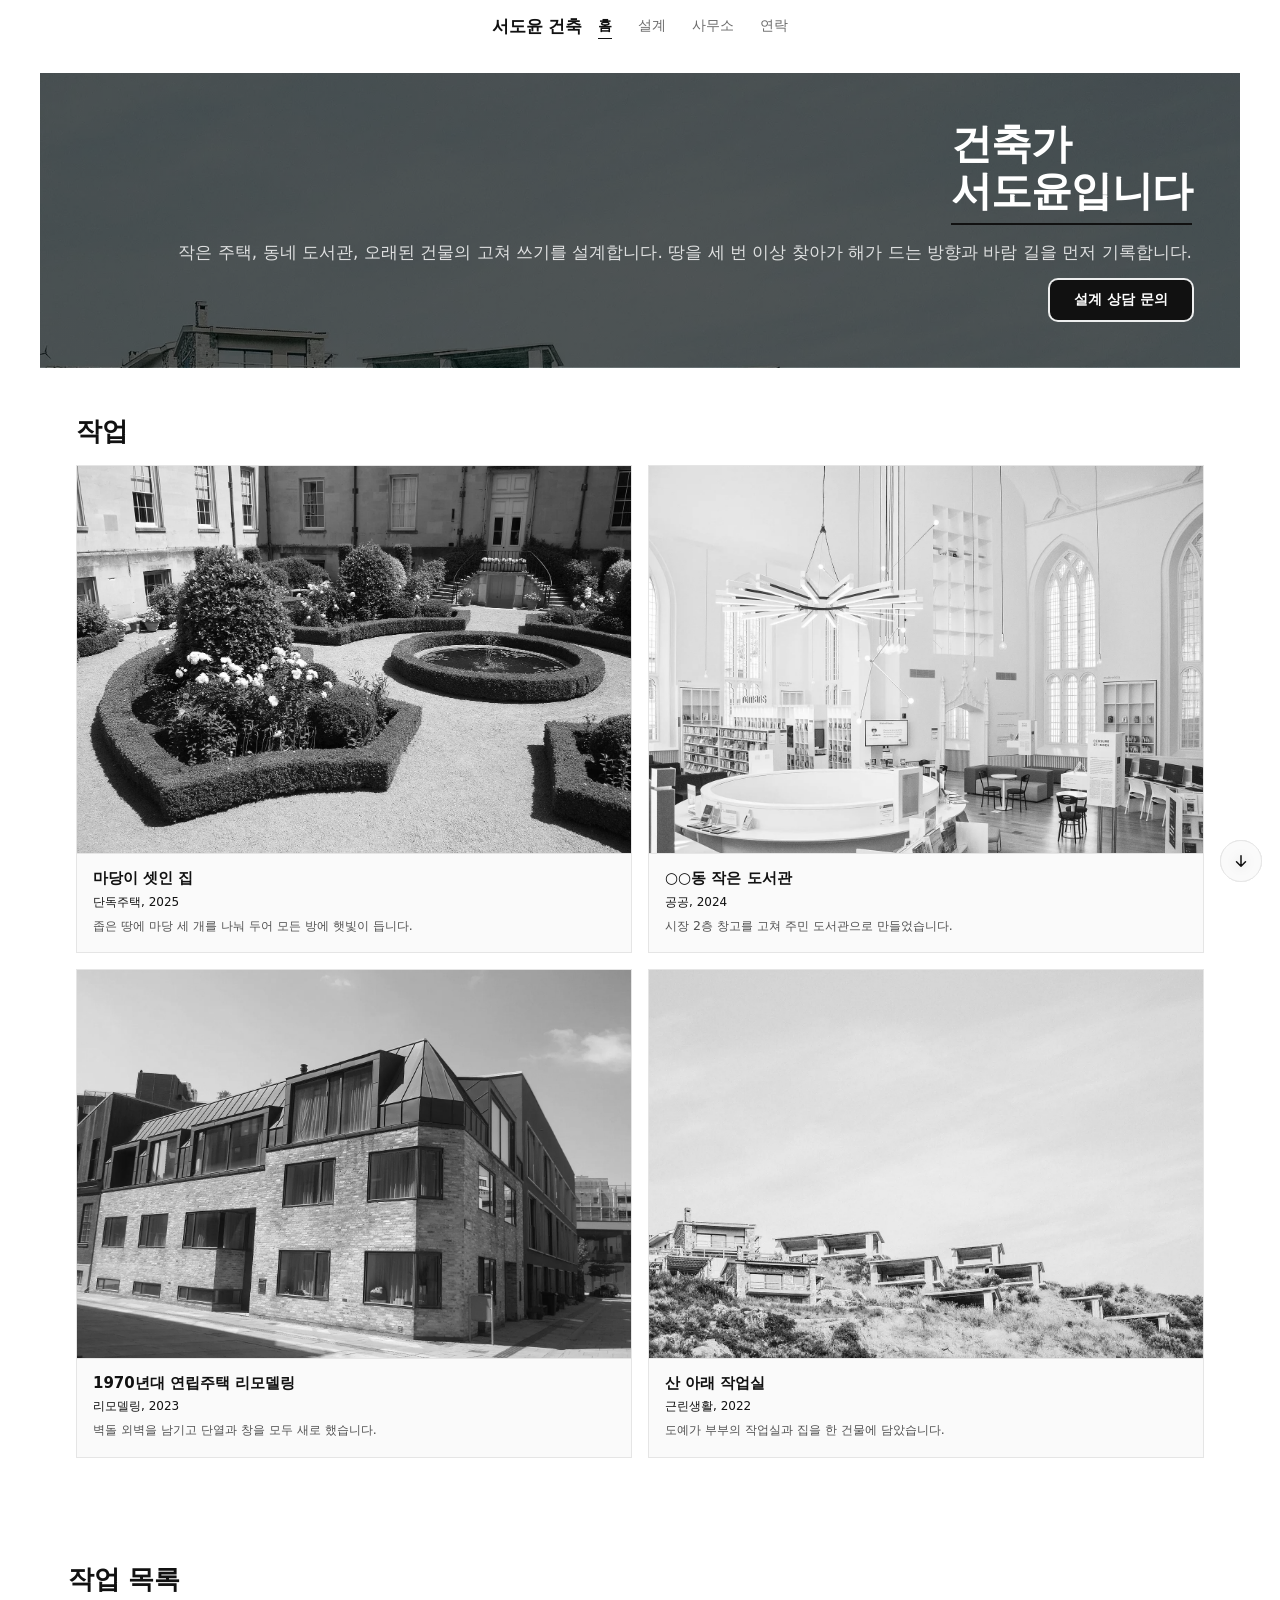
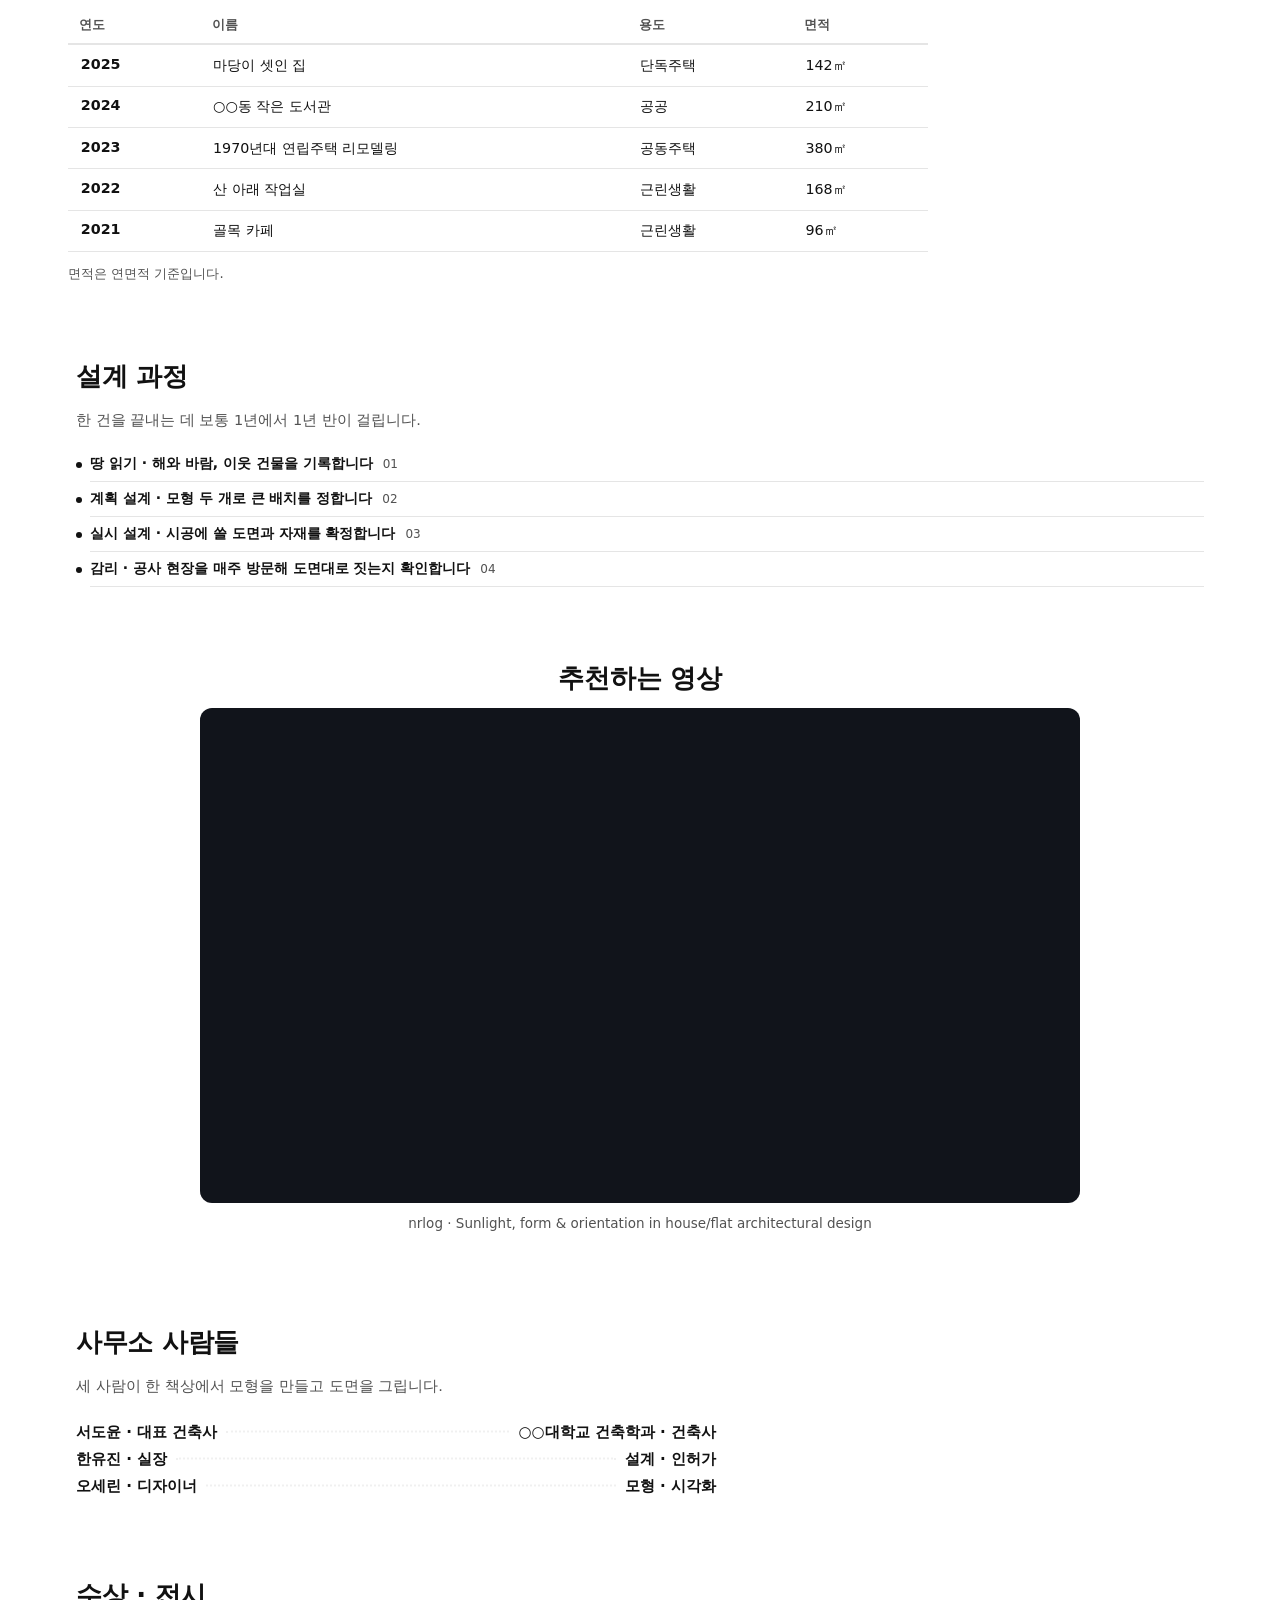
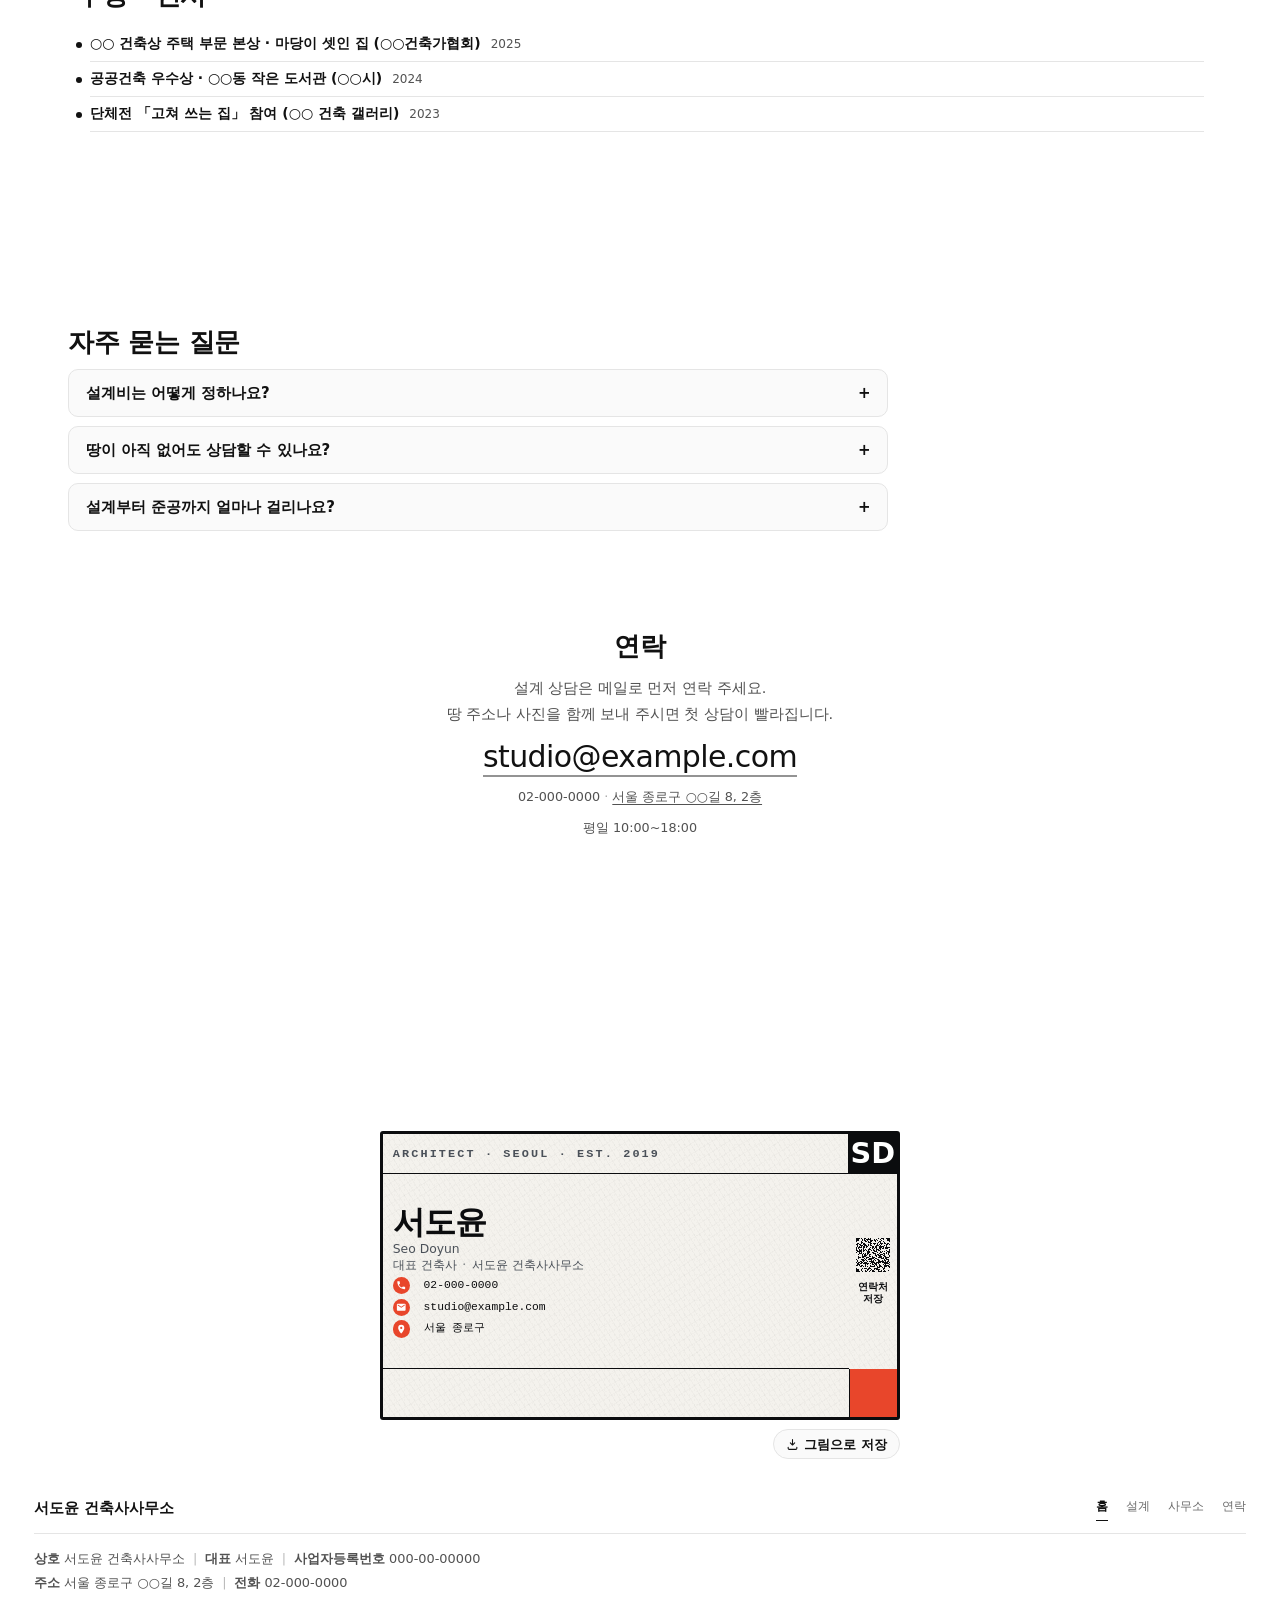
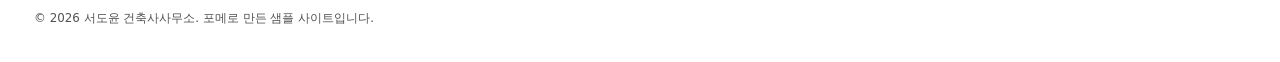
==== commit 892dc5ce: "샘플 11 다시: 숨은 메뉴 틀, 오른쪽 정렬 첫 화면과 진한 배경 사진, 밑줄 글자, 미리보기 사진" ====
--- a/index.html
+++ b/index.html
@@ -17,46 +17,32 @@
   <style>html{scroll-behavior:smooth}.wf-pg{display:block}html,body{background:#ffffff}.wf-headbar{position:sticky;top:0;z-index:60;min-height:0!important;padding-top:0!important;padding-bottom:0!important}.wf-headbar--still{position:static}.wf-footbar{min-height:0!important;padding-top:0!important}.wf-headbar .wf__region{position:static!important;align-self:stretch!important;width:100%}.wf-headbar--side{position:fixed;top:10px;bottom:10px;left:10px;width:240px;padding:0!important;overflow:auto}.wf-headbar--side .wf__region{height:100%}@media (max-width:760px){.wf-headbar--side{position:static;top:auto;bottom:auto;left:auto;width:auto;overflow:visible;margin:10px 10px 0}.wf-headbar--side .wf__region{height:auto}}.wf-pg{scroll-margin-top:70px}</style>
 </head>
 <body>
-  <div class="wf-page wf-headbar" style="font-family:'Inter', -apple-system, 'Segoe UI', 'Malgun Gothic', 'Apple SD Gothic Neo', 'Noto Sans KR', system-ui, sans-serif;background:#ffffff;--wf-bg:#ffffff;--wf-text:#111111;color:#111111;--wf-surface:#fafafa;--wf-line:#e5e5e5;--wf-muted:#525252;--wf-accent:#111111;--wf-on-accent:#ffffff;--wf-max:1200px;padding:10px 10px;--fx-dot-color:#a3a3a3;--fx-star-color:#525252;--fx-char-color:#111111;--enter-at:2%;gap:10px"><nav class="wf__region is-sticky" data-enter="up" style="grid-column:1;grid-row:1;min-height:0px;border-radius:0px;border-width:0px;padding:min(12px, 6vw)">
-      <div class="wf-bar" style="justify-content:end">
-        <nav class="wf-nav" style="gap:26px">
+  <div class="wf-page wf-headbar" style="font-family:'Inter', -apple-system, 'Segoe UI', 'Malgun Gothic', 'Apple SD Gothic Neo', 'Noto Sans KR', system-ui, sans-serif;background:#ffffff;--wf-bg:#ffffff;--wf-text:#111111;color:#111111;--wf-surface:#fafafa;--wf-line:#e5e5e5;--wf-muted:#525252;--wf-accent:#111111;--wf-on-accent:#ffffff;--wf-max:1200px;padding:10px 10px;--fx-dot-color:#a3a3a3;--fx-star-color:#525252;--fx-char-color:#111111;--enter-at:2%;gap:10px"><div class="wf__region is-sticky has-divider" data-enter="up" style="grid-column:1;grid-row:1;min-height:0px;border-radius:0px;border-width:0px;padding:min(14px, 6vw)">
+      <div class="wf-bar" style="justify-content:center">
+        <span class="wf-bar__logo">서도윤 건축</span>
+        <nav class="wf-nav">
         <a href="#pg-0" class="wf-nav__item is-current">홈</a>
         <a href="#pg-1" class="wf-nav__item">설계</a>
         <a href="#pg-2" class="wf-nav__item">사무소</a>
         <a href="#pg-3" class="wf-nav__item">연락</a>
       </nav>
         
-      </div>
-    </nav></div>
+        
+      </div>
+    </div></div>
   <section class="wf-pg" id="pg-0">
   <div class="wf-page is-rowmax wf-enter wf-enter--up wf-ix" style="font-family:'Inter', -apple-system, 'Segoe UI', 'Malgun Gothic', 'Apple SD Gothic Neo', 'Noto Sans KR', system-ui, sans-serif;background:#ffffff;--wf-bg:#ffffff;--wf-text:#111111;color:#111111;--wf-surface:#fafafa;--wf-line:#e5e5e5;--wf-muted:#525252;--wf-accent:#111111;--wf-on-accent:#ffffff;--wf-max:1200px;padding:10px 10px;--fx-dot-color:#a3a3a3;--fx-star-color:#525252;--fx-char-color:#111111;--enter-at:2%;gap:10px">
-    <div class="wf" style="grid-template-columns:minmax(0, 1fr);grid-template-rows:auto;gap:10px">
+    <div class="wf" style="grid-template-columns:minmax(0, 1fr);grid-template-rows:auto 1fr auto auto;gap:10px">
     
-    </div>
-    <div class="wf wf--row" style="grid-template-columns:repeat(24, minmax(0, 1fr));gap:10px">
-      <div class="wf__region" data-enter="left" style="grid-column:1 / span 6;min-height:0px;border-radius:0px;border-width:0px;padding:min(0px, 6vw)">
-      <div class="wf-3d fx-model" style="height:min(460px, 62vh)" data-fx-src="./assets/files/stool.glb" data-fx-environment-image="./assets/files/11-long-take.hdr" data-fx-alt="사무소에서 설계한 나무 스툴" data-fx-camera-controls="true" data-fx-auto-rotate="true" data-fx-disable-zoom="true" data-fx-disable-pan="true" data-fx-exposure="1.2" data-fx-shadow-intensity="0.5" data-fx-shadow-softness="1" data-fx-auto-rotate-delay="3000" data-fx-rotation-per-second="18deg" data-fx-autoplay="true" data-fx-animation-name="Idle" data-fx-interaction-prompt="none" data-fx-ar="false" data-fx-skybox="false" data-fx-follow="false" data-fx-follow-decay="80" data-fx-follow-yaw="28" data-fx-follow-pitch="10"></div>
-    </div>
-      <section class="wf__region wf-tfx wf-tfx--underline wf-tfx-on--title" data-enter="right" style="grid-column:7 / span 18;min-height:0px;border-radius:0px;border-width:0px;padding:min(48px, 6vw);--tfx-step:40ms;--tfx-delay:0ms">
-      <div class="wf-hero" style="align-items:flex-start;text-align:left">
+    <section class="wf__region wf-tfx wf-tfx--underline wf-tfx-on--title" data-enter="up" style="grid-column:1;grid-row:2;min-height:0px;border-radius:0px;border-width:0px;padding:min(48px, 6vw);background-image:linear-gradient(rgba(0,0,0,0.65),rgba(0,0,0,0.65)), url('./assets/images/imgmwfnn60si.webp');background-size:cover;background-position:center;background-repeat:no-repeat;color:#fff;--wf-text:#fff;--wf-muted:rgba(255,255,255,0.82);--wf-btn-ring:rgba(255,255,255,0.9);--wf-btn-ink:#fff;--tfx-step:40ms;--tfx-delay:0ms" data-fx="mxLines">
+      <div class="wf-hero" style="align-items:flex-end;text-align:left">
         
         <h1 class="wf-hero__title" style="font-size:clamp(1.9em, 8.5vw, calc(0.85 * 3.2em))">건축가<br />서도윤입니다</h1>
         <p class="wf-hero__sub">작은 주택, 동네 도서관, 오래된 건물의 고쳐 쓰기를 설계합니다. 땅을 세 번 이상 찾아가 해가 드는 방향과 바람 길을 먼저 기록합니다.</p>
         <a class="wf-btn" style="border-radius:8px" href="#contact">설계 상담 문의</a>
       </div>
     </section>
-    </div>
-    <div class="wf" style="grid-template-columns:minmax(0, 1fr);grid-template-rows:auto auto auto;gap:10px">
-    <section class="wf__region" id="사무소-소개" data-enter="up" style="grid-column:1;grid-row:1;min-height:0px;border-radius:0px;border-width:0px;padding:min(36px, 6vw)">
-      <div class="wf-sec" style="align-items:flex-start">
-        <h2 class="wf-sec__title">사무소 소개</h2>
-        <div class="wf-sec__cols" style="grid-template-columns:repeat(1, minmax(0, 1fr))">
-          <p class="wf-sec__body">2019년 서울 종로구에 문을 열었습니다. 세 사람이 한 해 네다섯 건만 설계합니다.</p>
-        </div>
-        <div class="wf-marquee" style="--marq-t:15s"><div class="wf-marquee__track"><div class="wf-marquee__set"><span class="wf-tag">마당이 셋인 집</span><span class="wf-tag">○○동 작은 도서관</span><span class="wf-tag">연립주택 리모델링</span><span class="wf-tag">산 아래 작업실</span><span class="wf-tag">골목 카페</span></div><div class="wf-marquee__set" aria-hidden="true"><span class="wf-tag">마당이 셋인 집</span><span class="wf-tag">○○동 작은 도서관</span><span class="wf-tag">연립주택 리모델링</span><span class="wf-tag">산 아래 작업실</span><span class="wf-tag">골목 카페</span></div></div></div>
-      </div>
-    </section>
-    <section class="wf__region" id="작업" data-enter="up" style="grid-column:1;grid-row:2;min-height:0px;border-radius:0px;border-width:0px;padding:min(36px, 6vw)">
+    <section class="wf__region" id="작업" data-enter="up" style="grid-column:1;grid-row:3;min-height:0px;border-radius:0px;border-width:0px;padding:min(36px, 6vw)" data-fx="preview" data-fx-width="240" data-fx-speed="0.16" data-fx-offset-x="24" data-fx-offset-y="-20" data-fx-rotate="3">
       <div class="wf-gal is-gray is-phone2">
         <h2 class="wf-sec__title">작업</h2>
         
@@ -105,7 +91,7 @@
     </section>
     
     </div>
-    <a class="wf-down" href="#%EC%82%AC%EB%AC%B4%EC%86%8C-%EC%86%8C%EA%B0%9C" aria-label="아래로 이동"><svg width="18" height="18" viewBox="0 0 24 24" fill="none" stroke="currentColor" stroke-width="2" stroke-linecap="round" stroke-linejoin="round"><path d="M12 5v14M6 13l6 6 6-6"/></svg></a>
+    <a class="wf-down" href="#%EC%9E%91%EC%97%85" aria-label="아래로 이동"><svg width="18" height="18" viewBox="0 0 24 24" fill="none" stroke="currentColor" stroke-width="2" stroke-linecap="round" stroke-linejoin="round"><path d="M12 5v14M6 13l6 6 6-6"/></svg></a>
   </div>
   </section>
   <section class="wf-pg" id="pg-1">
@@ -226,7 +212,7 @@
     <a class="wf-down" href="#contact" aria-label="아래로 이동"><svg width="18" height="18" viewBox="0 0 24 24" fill="none" stroke="currentColor" stroke-width="2" stroke-linecap="round" stroke-linejoin="round"><path d="M12 5v14M6 13l6 6 6-6"/></svg></a>
   </div>
   </section>
-  <div class="wf-page wf-footbar" style="font-family:'Inter', -apple-system, 'Segoe UI', 'Malgun Gothic', 'Apple SD Gothic Neo', 'Noto Sans KR', system-ui, sans-serif;background:#ffffff;--wf-bg:#ffffff;--wf-text:#111111;color:#111111;--wf-surface:#fafafa;--wf-line:#e5e5e5;--wf-muted:#525252;--wf-accent:#111111;--wf-on-accent:#ffffff;--wf-max:1200px;padding:10px 10px;--fx-dot-color:#a3a3a3;--fx-star-color:#525252;--fx-char-color:#111111;--enter-at:2%;gap:10px"><div class="wf"><div class="wf__region" data-enter="up" style="grid-column:1;grid-row:3;min-height:0px;border-radius:0px;border-width:0px;padding:min(24px, 6vw)"><footer class="wf-foot wf-foot--std">
+  <div class="wf-page wf-footbar" style="font-family:'Inter', -apple-system, 'Segoe UI', 'Malgun Gothic', 'Apple SD Gothic Neo', 'Noto Sans KR', system-ui, sans-serif;background:#ffffff;--wf-bg:#ffffff;--wf-text:#111111;color:#111111;--wf-surface:#fafafa;--wf-line:#e5e5e5;--wf-muted:#525252;--wf-accent:#111111;--wf-on-accent:#ffffff;--wf-max:1200px;padding:10px 10px;--fx-dot-color:#a3a3a3;--fx-star-color:#525252;--fx-char-color:#111111;--enter-at:2%;gap:10px"><div class="wf"><div class="wf__region" data-enter="up" style="grid-column:1;grid-row:4;min-height:0px;border-radius:0px;border-width:0px;padding:min(24px, 6vw)"><footer class="wf-foot wf-foot--std">
         <div class="wf-foot__top"><b class="wf-foot__name">서도윤 건축사사무소</b><nav class="wf-nav" style="gap:18px">
         <a href="#pg-0" class="wf-nav__item is-current">홈</a>
         <a href="#pg-1" class="wf-nav__item">설계</a>
--- a/assets/site.css
+++ b/assets/site.css
@@ -954,168 +954,34 @@
 
 /* ── 효과 팩 스타일 ── */
 /**
- * model-showcase / style.css
- * _core/core.css 를 먼저 불러오세요.
+ * hover-preview / style.css
  */
 
-/* ================================================================== *
- * 1. 컨테이너 (사용자가 직접 붙이는 클래스)
- * ================================================================== */
+.fx-hover-preview__float {
+  position: fixed;
+  top: 0;
+  left: 0;
+  z-index: 55;
+  pointer-events: none;
+  overflow: hidden;
+  border-radius: 10px;
+  box-shadow: 0 18px 44px rgba(0, 0, 0, 0.28);
+  opacity: 0;
+  scale: 0.86;
+  transition: opacity 200ms ease, scale 240ms cubic-bezier(0.2, 0.7, 0.2, 1);
+}
 
-.fx-model {
-  position: relative;
+.fx-hover-preview__float.is-on {
+  opacity: 1;
+  scale: 1;
+}
+
+.fx-hover-preview__float img {
   display: block;
   width: 100%;
-  /* 캔버스는 높이를 만들지 못하므로 비율을 고정합니다. */
-  aspect-ratio: 4 / 3;
-  overflow: hidden;
-  border-radius: var(--fx-radius, 16px);
-  /*
-   * 상자 배경은 **페이지 테마**를 따릅니다.
-   *
-   * 예전에는 --fx-surface-2만 썼습니다. 이 값은 OS의 다크 모드(prefers-color-scheme)를
-   * 따라 #1e2027로 뒤집히는데, 페이지는 밝은 테마 그대로라 상자만 새까매졌습니다.
-   * 모델을 올리기 전 안내 글이 그 검정 위에 깔려 읽히지 않았습니다.
-   * --wf-surface(페이지 테마 값)를 먼저 보고, 팩을 단독으로 쓸 때만 종전 값으로 물러납니다.
-   */
-  background: var(--wf-surface, var(--fx-surface-2));
-  isolation: isolate;
+  height: auto;
 }
 
-/* ================================================================== *
- * 2. 포스터 — 3단 로딩의 1단계
- *
- * HTML에 미리 존재합니다. JS가 없어도, WebGL이 없어도, 로드가 실패해도
- * 이 이미지는 항상 보입니다.
- * ================================================================== */
-
-.fx-model__poster {
-  position: absolute;
-  inset: 0;
-  z-index: 1;
-  width: 100%;
-  height: 100%;
-  object-fit: contain;
-  display: block;
-  transition: opacity 500ms var(--fx-ease-out);
+@media (prefers-reduced-motion: reduce) {
+  .fx-hover-preview__float { transition: opacity 150ms ease; scale: 1; }
 }
-
-/* 모델이 완전히 뜨면 포스터를 걷어냅니다 */
-.fx-model--loaded .fx-model__poster {
-  opacity: 0;
-  pointer-events: none;
-}
-
-/* ================================================================== *
- * 3. model-viewer
- * ================================================================== */
-
-.fx-model__viewer {
-  position: absolute;
-  inset: 0;
-  z-index: 2;
-  width: 100%;
-  height: 100%;
-  /* 로드 전에는 투명 — 포스터가 그대로 보입니다 */
-  opacity: 0;
-  transition: opacity 500ms var(--fx-ease-out);
-
-  /* 기본 배경 제거(포스터/컨테이너 배경을 쓰기 위해) */
-  background-color: transparent;
-  --poster-color: transparent;
-
-  /* 드래그로 회전할 수 있다는 신호 */
-  cursor: grab;
-}
-
-.fx-model__viewer:active {
-  cursor: grabbing;
-}
-
-.fx-model--loaded .fx-model__viewer {
-  opacity: 1;
-}
-
-/* ================================================================== *
- * 4. 로딩 진행 표시
- *
- * --fx-model-progress (0~1)를 JS가 갱신합니다.
- * GLB는 보통 1~10MB라 로딩이 체감됩니다. 진행률이 없으면
- * 방문자는 "고장났나?" 하고 스크롤을 내려버립니다.
- * ================================================================== */
-
-.fx-model::after {
-  content: '';
-  position: absolute;
-  left: 0;
-  bottom: 0;
-  z-index: 3;
-  height: 2px;
-  width: calc(var(--fx-model-progress, 0) * 100%);
-  background: var(--fx-accent);
-  opacity: 0;
-  transition: opacity 300ms var(--fx-ease);
-  pointer-events: none;
-}
-
-.fx-model--loading::after {
-  opacity: 1;
-}
-
-/* ================================================================== *
- * 5. 실패 상태
- *
- * 아무 표시 없이 포스터만 남으면 개발 중에 눈치채기 어렵습니다.
- * 아주 은은한 표시만 남깁니다(방문자에게는 거의 안 보이게).
- * ================================================================== */
-
-.fx-model--failed {
-  outline: 1px dashed color-mix(in srgb, var(--fx-text-dim) 40%, transparent);
-  outline-offset: -1px;
-}
-
-/* ================================================================== *
- * 6. 선택 사항 — 조작 힌트
- * ================================================================== */
-
-.fx-model__hint {
-  position: absolute;
-  left: 50%;
-  bottom: 12px;
-  z-index: 4;
-  transform: translateX(-50%);
-
-  padding: 6px 14px;
-  border-radius: 999px;
-  font-size: 0.75rem;
-  font-weight: 600;
-  letter-spacing: 0.01em;
-  white-space: nowrap;
-
-  color: var(--fx-text);
-  background: color-mix(in srgb, var(--fx-surface) 82%, transparent);
-  backdrop-filter: blur(8px);
-  border: 1px solid var(--fx-border);
-
-  opacity: 0;
-  transition: opacity 400ms var(--fx-ease-out) 600ms;
-  pointer-events: none;
-}
-
-.fx-model--loaded .fx-model__hint {
-  opacity: 1;
-}
-
-/* 사용자가 한 번 조작하면 힌트를 감춥니다(JS로 클래스 추가) */
-.fx-model--touched .fx-model__hint {
-  opacity: 0;
-  transition-delay: 0ms;
-}
-
-/* ================================================================== *
- * 7. 선택 사항 — 비율 변형
- * ================================================================== */
-
-.fx-model--square { aspect-ratio: 1; }
-.fx-model--wide   { aspect-ratio: 16 / 9; }
-.fx-model--tall   { aspect-ratio: 3 / 4; }
